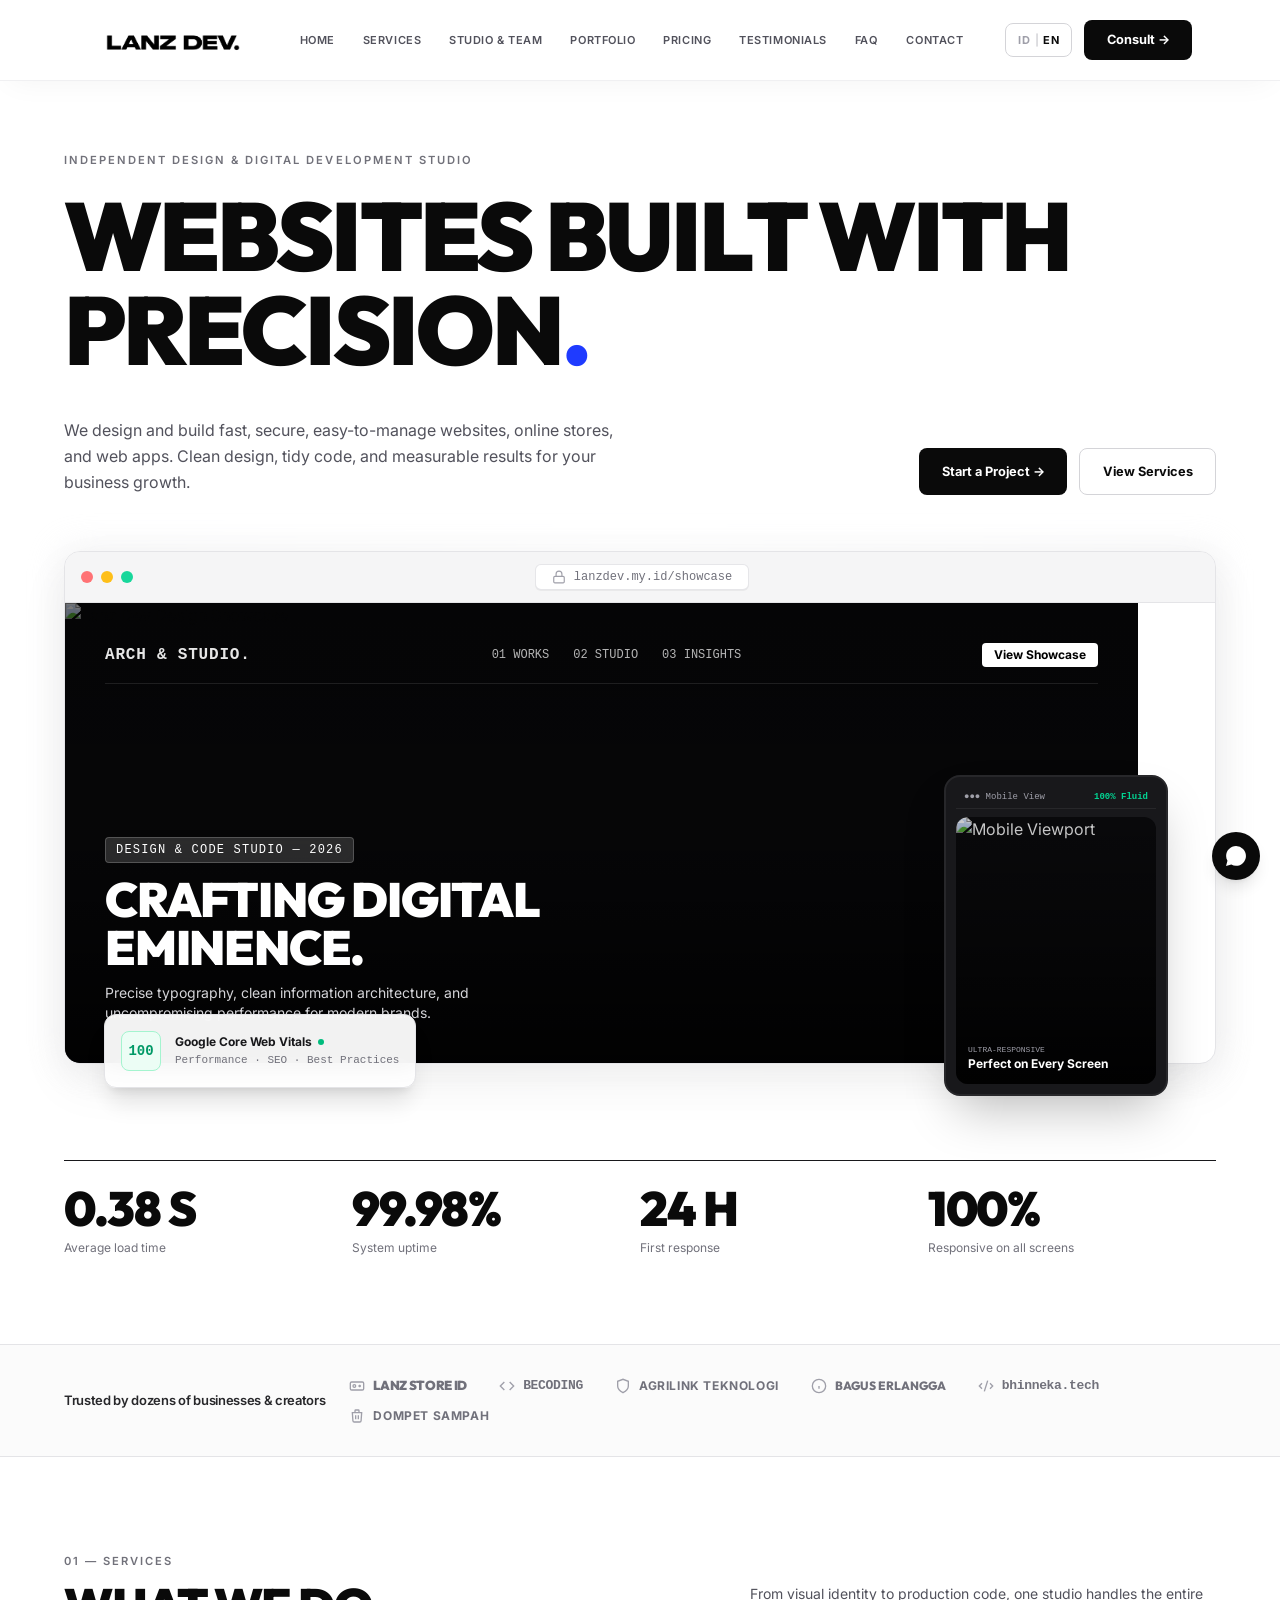
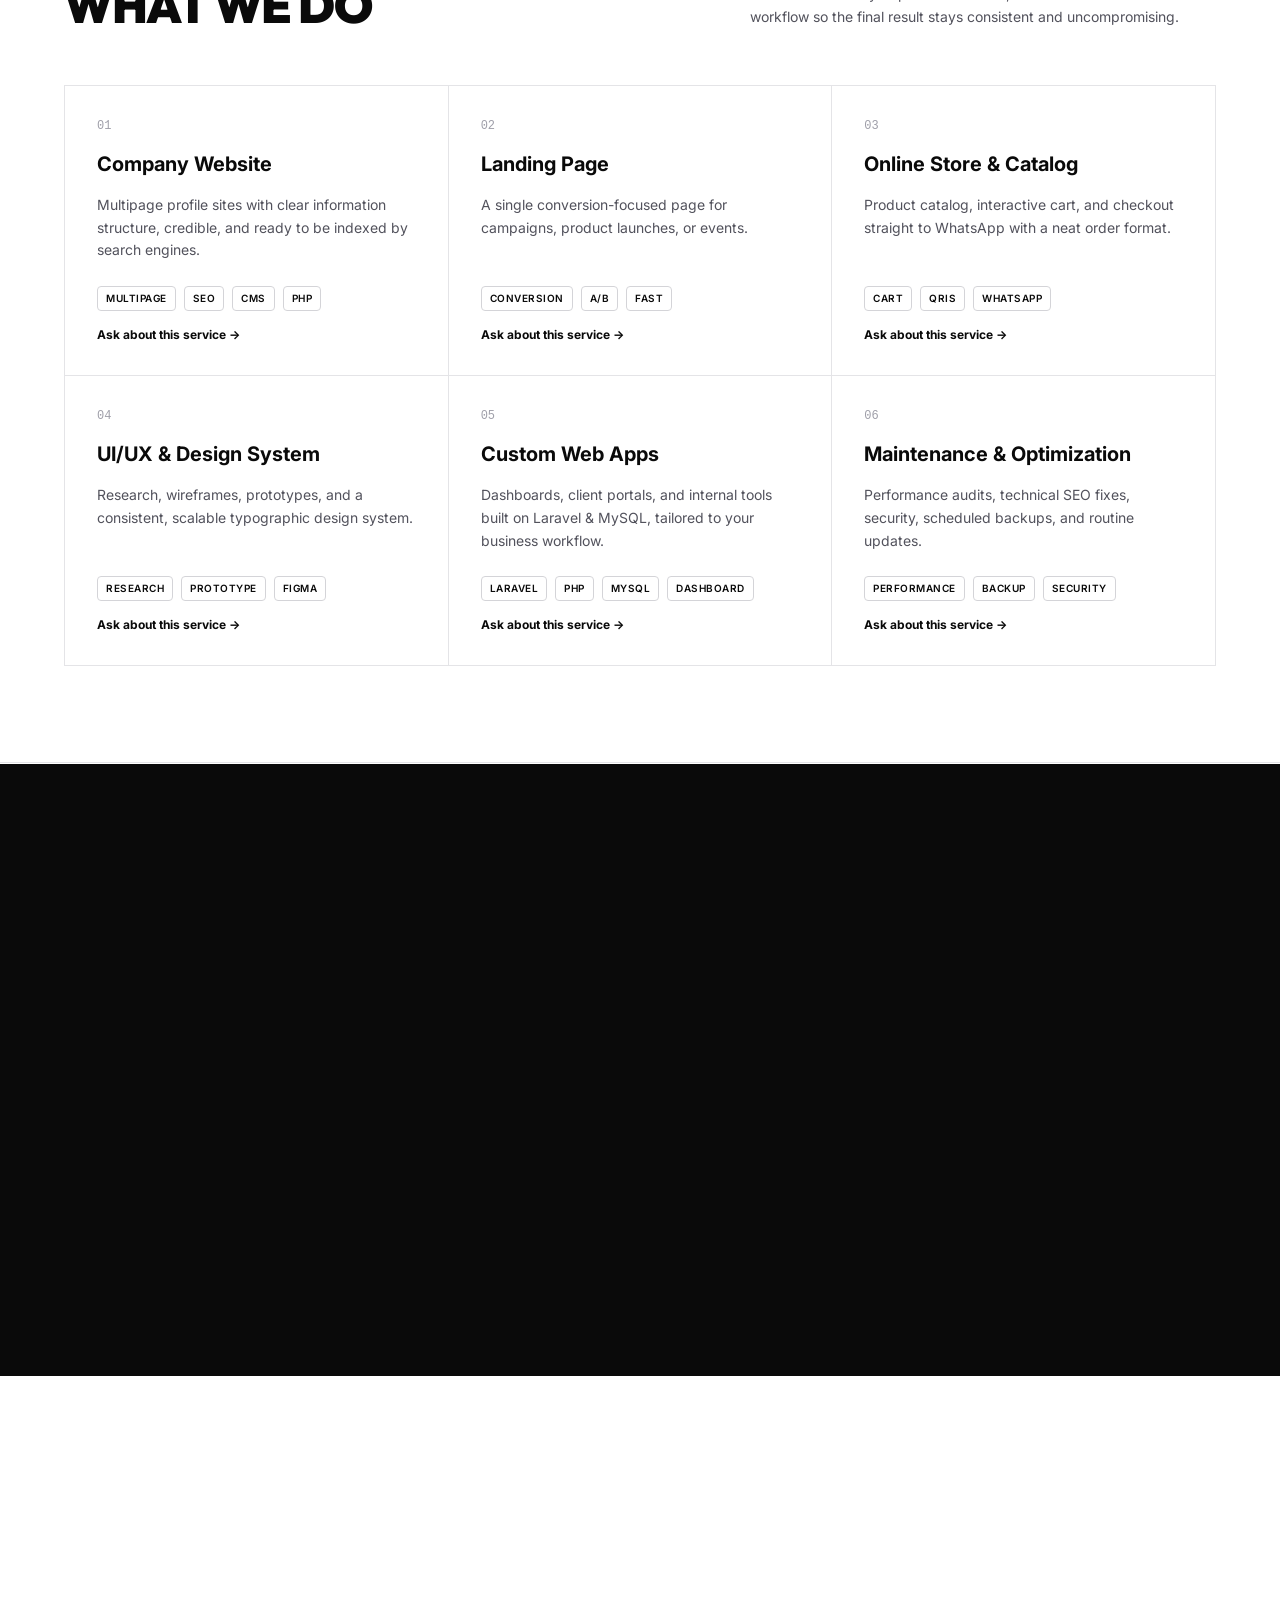
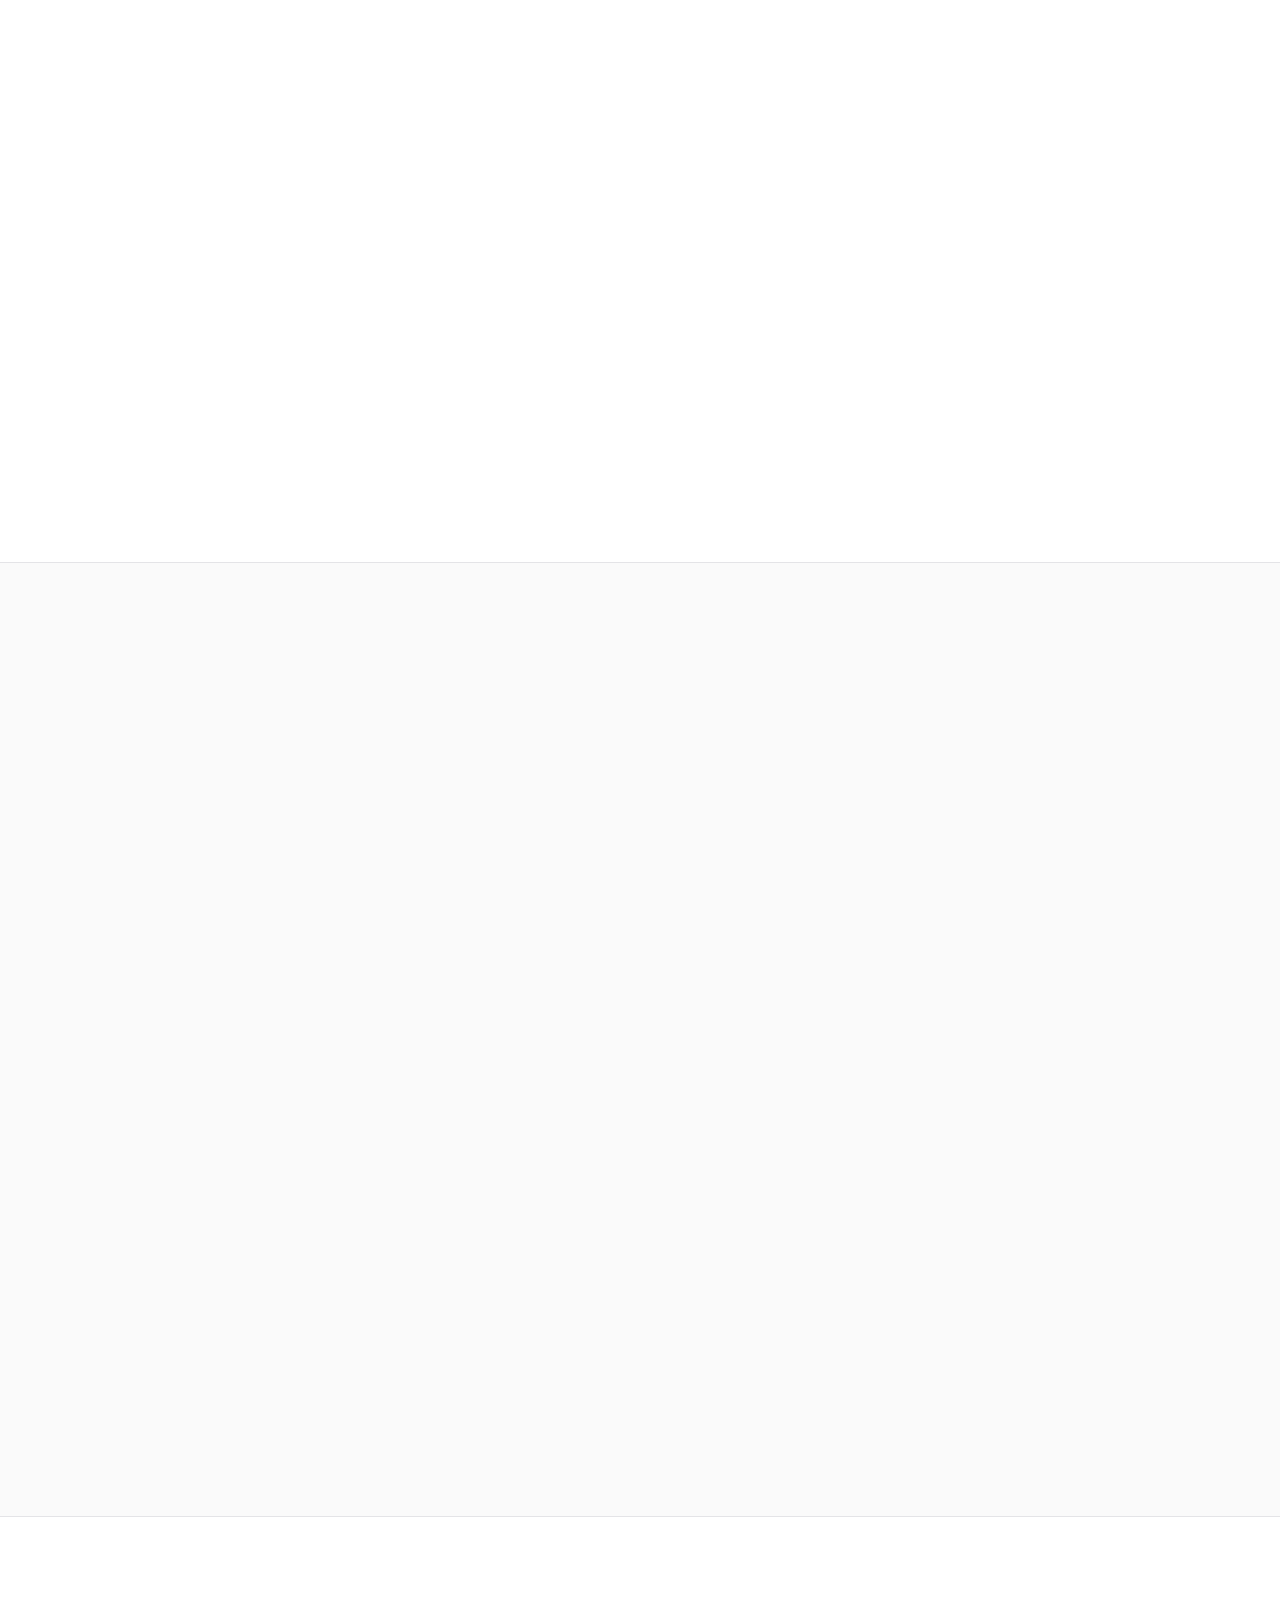
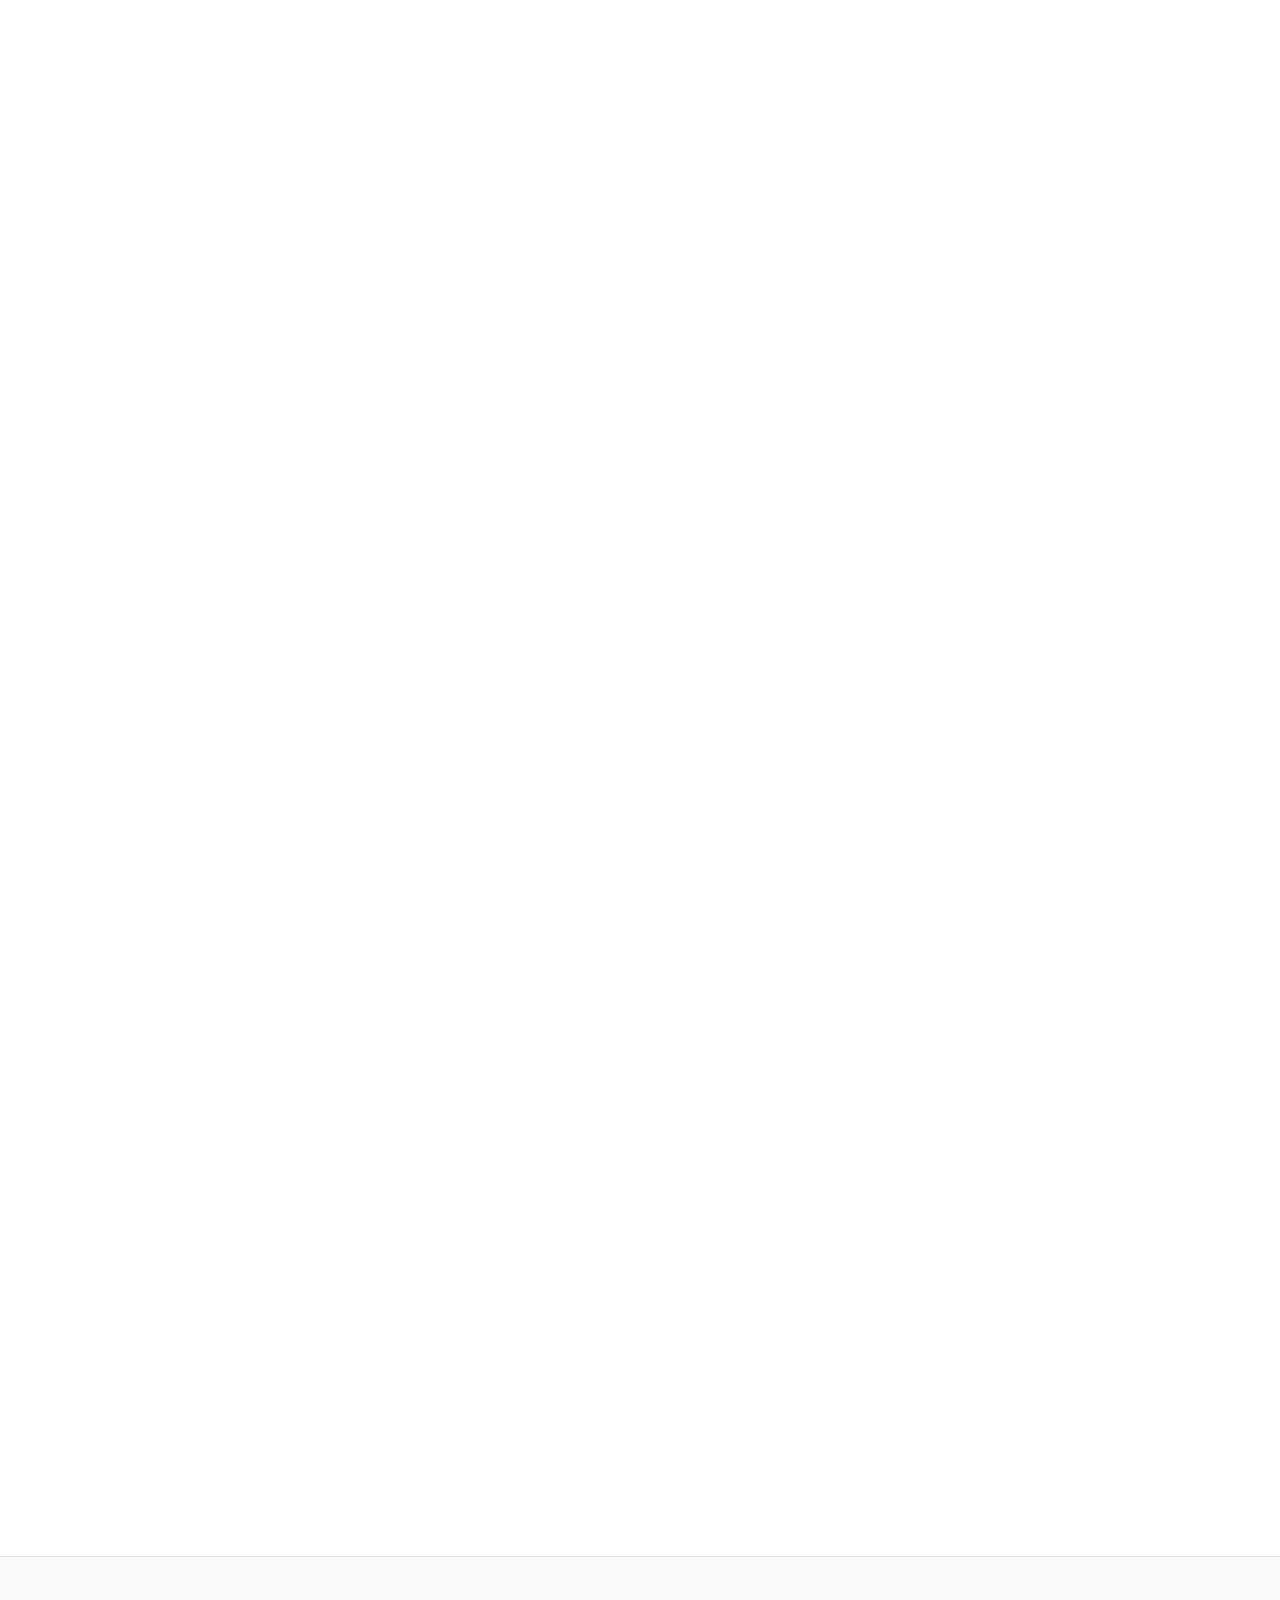
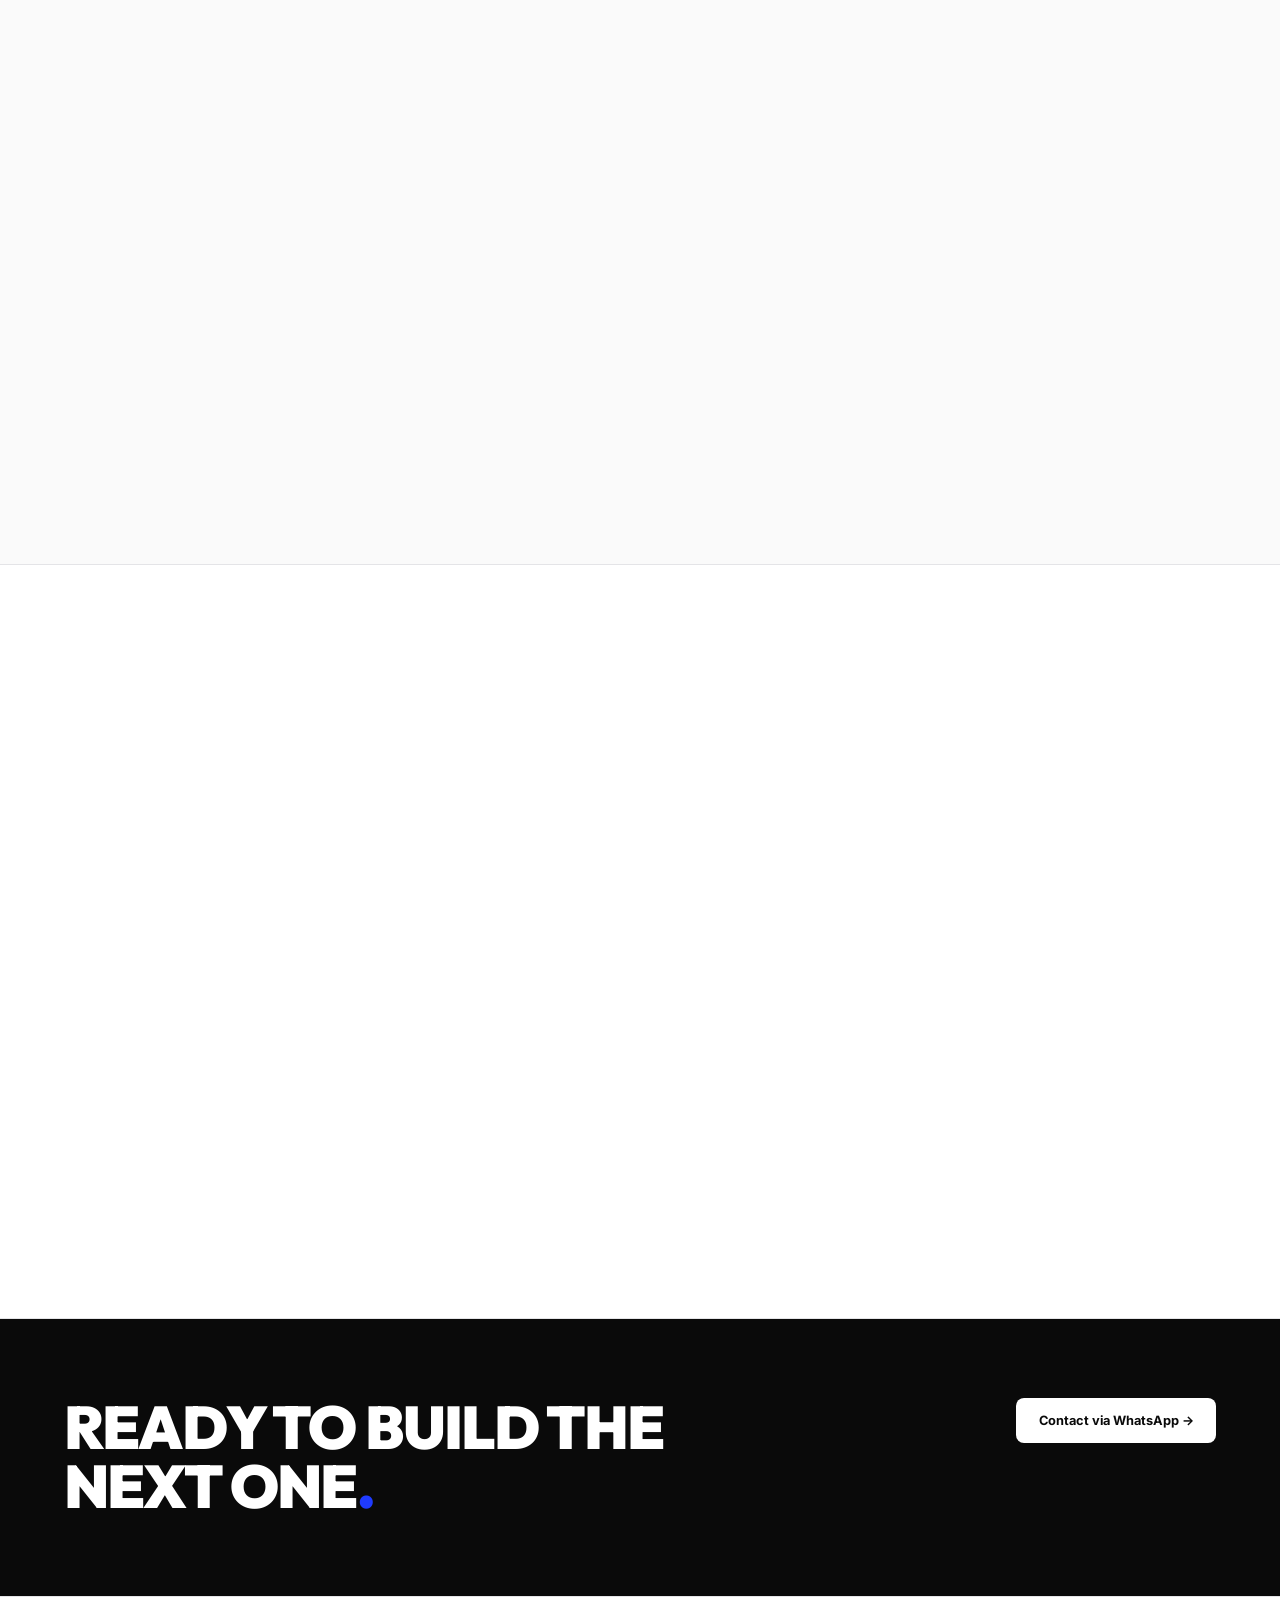
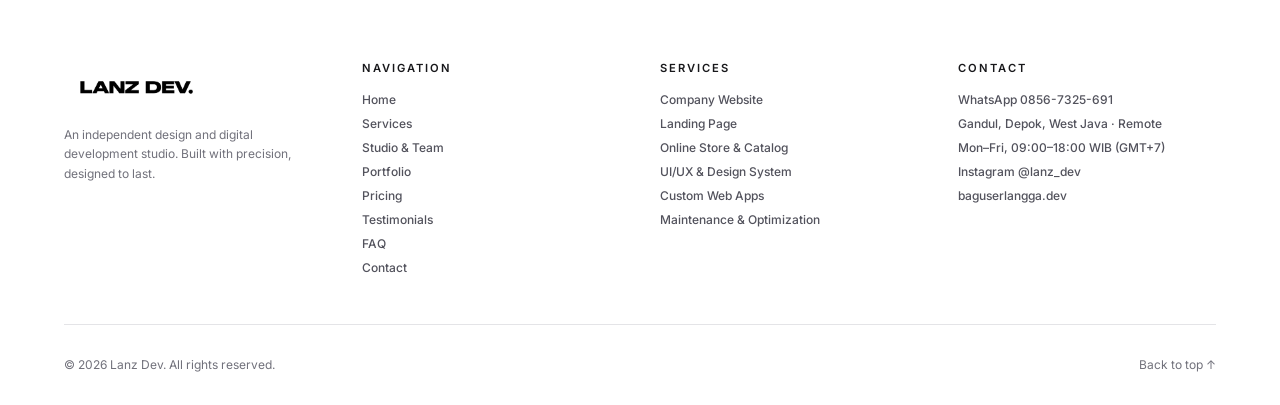
==== index.html @ d8710507 "Update index.html" ====
<!DOCTYPE html>
<html lang="id" class="scroll-smooth">
<head>
<meta charset="utf-8" />
<meta name="viewport" content="width=device-width, initial-scale=1" />
<title>Lanz Dev — Jasa Pembuatan Website & Pengembangan Digital Profesional Indonesia</title>
<meta name="description" content="Lanz Dev adalah studio web development profesional independen di Depok, Jawa Barat, oleh M. Bagus Erlangga. Jasa pembuatan website perusahaan, landing page, toko online, web top up game otomatis, sistem LMS, dan web app Laravel kustom." />
<meta name="keywords" content="jasa pembuatan website, jasa buat web profesional, website perusahaan, landing page indonesia, web top up game otomatis, lanz dev, bagus erlangga, lms coding, web developer indonesia, jasa website laravel, jasa pembuatan website depok, web developer depok, jasa website jawa barat" />
<meta name="author" content="M. Bagus Erlangga - Lanz Dev" />
<meta name="robots" content="index, follow, max-snippet:-1, max-image-preview:large, max-video-preview:-1" />
<meta name="theme-color" content="#0A0A0A" />
<link rel="canonical" href="https://www.lanzdev.my.id/" />
<link rel="alternate" hreflang="id" href="https://www.lanzdev.my.id/" />
<link rel="alternate" hreflang="en" href="https://www.lanzdev.my.id/" />
<link rel="alternate" hreflang="x-default" href="https://www.lanzdev.my.id/" />
<link rel="icon" type="image/x-icon" href="kjqM2xHlCEKo.ico" />
<meta name="geo.region" content="ID-JB" /><meta name="geo.placename" content="Gandul, Depok, Jawa Barat" /><meta name="twitter:url" content="https://www.lanzdev.my.id/" />
<meta property="og:type" content="website" /><meta property="og:url" content="https://www.lanzdev.my.id/" /><meta property="og:site_name" content="Lanz Dev" />
<meta property="og:title" content="Lanz Dev — Jasa Pembuatan Website & Pengembangan Digital Profesional" />
<meta property="og:description" content="Website cepat, desain estetis, dan siap konversi nyata. Ditangani langsung oleh M. Bagus Erlangga." />
<meta property="og:image" content="https://www.lanzdev.my.id/founder-bagus-erlangga.jpg" />
<meta property="og:locale" content="id_ID" /><meta property="og:locale:alternate" content="en_US" />
<meta name="twitter:card" content="summary_large_image" />
<meta name="twitter:title" content="Lanz Dev — Studio Web Development Independen" />
<meta name="twitter:description" content="Jasa pembuatan website perusahaan, landing page konversi, top up game otomatis, dan aplikasi web modern." />
<meta name="twitter:image" content="https://www.lanzdev.my.id/founder-bagus-erlangga.jpg" />
<script>document.documentElement.classList.add('js')</script>
<link rel="preconnect" href="https://fonts.googleapis.com" />
<link rel="preconnect" href="https://fonts.gstatic.com" crossorigin />
<link rel="preconnect" href="https://images.unsplash.com" crossorigin />
<link rel="preload" as="style" href="style.css" />
<link rel="stylesheet" href="style.css" />
<link rel="preload" as="style" href="https://fonts.googleapis.com/css2?family=Inter:wght@400;500;600;700;800&family=Outfit:wght@700;800;900&display=swap" onload="this.rel='stylesheet'" />
<noscript><link rel="stylesheet" href="https://fonts.googleapis.com/css2?family=Inter:wght@400;500;600;700;800&family=Outfit:wght@700;800;900&display=swap" /></noscript>
<script type="application/ld+json">
{"@context":"https://schema.org","@graph":[
{"@type":"ProfessionalService","@id":"https://www.lanzdev.my.id/#organization","name":"Lanz Dev","alternateName":"Lanz Dev Studio","url":"https://www.lanzdev.my.id/","logo":"https://www.lanzdev.my.id/logo.png","image":"https://www.lanzdev.my.id/founder-bagus-erlangga.jpg",
"description":"Studio desain dan pengembangan digital independen: website perusahaan, landing page, e-commerce top up game otomatis, sistem LMS, dan aplikasi web Laravel kustom.",
"founder":{"@type":"Person","name":"M. Bagus Erlangga","jobTitle":"Founder & Lead Full-Stack Developer","url":"https://www.baguserlangga.dev","sameAs":["https://www.baguserlangga.dev"]},
"telephone":"+628567325691","priceRange":"Rp 1.490.000 - Rp 6.900.000","address":{"@type":"PostalAddress","streetAddress":"Jl. PLN, Gandul","addressLocality":"Depok","addressRegion":"Jawa Barat","addressCountry":"ID"},"areaServed":[{"@type":"Country","name":"Indonesia"},{"@type":"City","name":"Depok"}],"sameAs":["https://www.instagram.com/lanz_dev/","https://www.baguserlangga.dev"],
"hasOfferCatalog":{"@type":"OfferCatalog","name":"Layanan Web Development Lanz Dev","itemListElement":[
{"@type":"Offer","itemOffered":{"@type":"Service","name":"Jasa Pembuatan Landing Page","description":"Landing page 1 halaman berfokus konversi, cepat dan responsif."}},
{"@type":"Offer","itemOffered":{"@type":"Service","name":"Jasa Pembuatan Website Perusahaan","description":"Website korporat multipage, terstruktur SEO, terintegrasi WhatsApp."}},
{"@type":"Offer","itemOffered":{"@type":"Service","name":"Web Top Up Game & E-Commerce","description":"Platform otomatis 24 jam dengan QRIS dan pengecekan User ID."}},
{"@type":"Offer","itemOffered":{"@type":"Service","name":"Sistem LMS & Aplikasi Web Kustom","description":"Dashboard, e-learning, dan alat internal berbasis Laravel & MySQL."}}]}},
{"@type":"WebSite","@id":"https://www.lanzdev.my.id/#website","url":"https://www.lanzdev.my.id/","name":"Lanz Dev","publisher":{"@id":"https://www.lanzdev.my.id/#organization"},"inLanguage":["id-ID","en-US"]}]}
</script>
</head>
<body>

<header id="hd" class="fixed top-0 left-0 right-0 z-50 w-full glass-header">
  <div class="max-w-6xl mx-auto px-6 h-20 flex items-center justify-between">
    <a href="#top" class="inline-flex items-center gap-2 group py-1" aria-label="Lanz Dev">
      <img src="logo.png" alt="Lanz Dev Logo" width="160" height="56" class="h-11 sm:h-13 md:h-14 w-auto max-h-14 object-contain group-hover:scale-105 transition-transform" />
    </a>
    <nav id="nav" class="hidden md:flex items-center gap-7 text-[11px] font-semibold uppercase tracking-wider text-zinc-600"></nav>
    <div class="flex items-center gap-3">
      <button id="lang" type="button" class="px-3 py-2 rounded-lg border border-zinc-300 bg-white/80 text-[11px] font-bold tracking-wider hover:bg-zinc-100 transition-colors" aria-label="Change language"></button>
      <a href="/contact" class="btn btn-dark hidden md:inline-flex !py-2.5" data-i="consult"></a>
      <button id="burger" class="md:hidden p-2" aria-label="Menu" aria-expanded="false"><svg class="w-6 h-6" fill="none" stroke="currentColor" stroke-width="2" viewBox="0 0 24 24"><path d="M4 7h16M4 12h16M4 17h16" /></svg></button>
    </div>
  </div>
  <nav id="mnav" class="hidden md:hidden border-t border-zinc-200/80 px-6 py-4 flex-col gap-3 text-sm font-semibold bg-white/95 backdrop-blur-xl"></nav>
</header>

<main id="top" class="pt-20 sm:pt-24">
  <!-- HERO -->
  <section class="px-6 pt-10 pb-16 md:pt-14 border-b border-zinc-200">
    <div class="max-w-6xl mx-auto">
      <p class="eyebrow mb-4 md:mb-5 hi" data-i="eyebrow"></p>
      <h1 class="display text-[2.25rem] sm:text-6xl md:text-8xl max-w-5xl break-words hi" style="--d:.1s" data-i="h1"></h1>
      <div class="mt-10 grid md:grid-cols-12 gap-8 items-end">
        <p class="md:col-span-6 text-base text-zinc-600 leading-relaxed hi" style="--d:.2s" data-i="heroP"></p>
        <div class="md:col-span-6 flex flex-wrap gap-3 md:justify-end hi" style="--d:.3s">
          <a href="#kontak" class="btn btn-dark" data-i="cta1"></a>
          <a href="#layanan" class="btn btn-line" data-i="cta2"></a>
        </div>
      </div>

      <div class="mt-12 sm:mt-14 relative group hi" style="--d:.4s">
        <div class="absolute -inset-1 bg-gradient-to-r from-zinc-200 via-zinc-100 to-zinc-200 rounded-2xl blur-lg opacity-40 group-hover:opacity-70 transition duration-700"></div>
        <div class="relative rounded-2xl border border-zinc-200 bg-white shadow-[0_20px_50px_rgba(0,0,0,0.06)] overflow-hidden">
          <div class="bg-zinc-100/90 border-b border-zinc-200 px-4 py-3 flex items-center justify-between">
            <div class="flex items-center gap-2"><span class="w-3 h-3 rounded-full bg-red-400/90"></span><span class="w-3 h-3 rounded-full bg-amber-400/90"></span><span class="w-3 h-3 rounded-full bg-emerald-400/90"></span></div>
            <div class="bg-white border border-zinc-200/90 rounded-md px-4 py-1 text-xs font-mono text-zinc-500 flex items-center gap-2 shadow-2xs">
              <svg class="w-3.5 h-3.5 text-zinc-400" viewBox="0 0 24 24" fill="none" stroke="currentColor" stroke-width="2"><rect x="3" y="11" width="18" height="11" rx="2" ry="2"></rect><path d="M7 11V7a5 5 0 0 1 10 0v4"></path></svg><span>lanzdev.my.id/showcase</span>
            </div>
            <div class="w-12"></div>
          </div>
          <div class="relative bg-zinc-950 overflow-hidden aspect-16/9 sm:aspect-21/9 max-h-[460px]">
            <img src="https://images.unsplash.com/photo-1497366216548-37526070297c?auto=format&fit=crop&w=1600&q=80" alt="Lanz Dev Design Showcase" width="1600" height="686" fetchpriority="high" decoding="async" class="w-full h-full object-cover opacity-85 group-hover:scale-105 transition-transform duration-700" />
            <div class="absolute inset-0 bg-gradient-to-t from-black/85 via-black/35 to-black/45 flex flex-col justify-between p-6 sm:p-10">
              <div class="flex items-center justify-between text-white/90 border-b border-white/10 pb-4">
                <div class="font-bold text-sm sm:text-base tracking-wider uppercase font-mono">ARCH & STUDIO.</div>
                <div class="hidden sm:flex items-center gap-6 text-xs text-white/70 font-mono"><span>01 WORKS</span><span>02 STUDIO</span><span>03 INSIGHTS</span></div>
                <a href="#karya" class="text-xs px-3 py-1 rounded bg-white text-black font-bold hover:bg-zinc-200 transition-colors" data-i="mkLink"></a>
              </div>
              <div class="max-w-xl space-y-3">
                <span class="inline-block px-2.5 py-1 rounded bg-white/15 backdrop-blur-md text-[10px] sm:text-xs font-mono uppercase tracking-widest text-white border border-white/20" data-i="mkTag"></span>
                <h2 class="text-2xl sm:text-4xl md:text-5xl font-black text-white tracking-tight leading-none uppercase font-display">Crafting Digital Eminence.</h2>
                <p class="text-xs sm:text-sm text-zinc-300 max-w-md line-clamp-2" data-i="mkP"></p>
              </div>
            </div>
          </div>
        </div>
        <div class="absolute -bottom-6 left-6 sm:left-10 z-20 fl">
          <div class="bg-white/95 backdrop-blur-md border border-zinc-200 rounded-xl p-3.5 sm:p-4 shadow-xl flex items-center gap-3.5 hover:-translate-y-1 transition-transform">
            <div class="w-10 h-10 rounded-lg bg-emerald-50 border border-emerald-200 flex items-center justify-center text-emerald-600 shrink-0 font-mono font-bold text-sm">100</div>
            <div class="space-y-0.5"><div class="text-xs font-bold text-zinc-900 flex items-center gap-1.5"><span>Google Core Web Vitals</span><span class="w-1.5 h-1.5 rounded-full bg-emerald-500 pulse-dot"></span></div><div class="text-[11px] text-zinc-500 font-mono">Performance · SEO · Best Practices</div></div>
          </div>
        </div>
        <div class="hidden sm:block absolute -bottom-8 right-8 lg:right-12 w-48 sm:w-56 z-20 fl fl2">
          <div class="bg-zinc-900 text-white rounded-2xl p-2.5 shadow-2xl border-2 border-zinc-800 hover:-translate-y-1 transition-transform">
            <div class="flex items-center justify-between px-2 py-1 text-[9px] font-mono text-zinc-400 border-b border-zinc-800 mb-2"><span>●●● Mobile View</span><span class="text-emerald-400 font-bold">100% Fluid</span></div>
            <div class="rounded-xl overflow-hidden aspect-9/12 bg-zinc-950 relative">
              <img src="https://images.unsplash.com/photo-1507238691740-187a5b1d37b8?auto=format&fit=crop&w=400&q=70" alt="Mobile Viewport" width="400" height="533" loading="lazy" decoding="async" class="w-full h-full object-cover opacity-80" />
              <div class="absolute inset-0 bg-gradient-to-t from-black/90 via-black/40 to-transparent p-3 flex flex-col justify-end text-white"><span class="text-[8px] font-mono text-zinc-400 uppercase">Ultra-Responsive</span><h4 class="text-xs font-bold text-white" data-i="mkMob"></h4></div>
            </div>
          </div>
        </div>
      </div>
      <dl id="stats" class="mt-20 md:mt-24 grid grid-cols-2 md:grid-cols-4 border-t border-zinc-900"></dl>
    </div>
  </section>

  <!-- TRUST -->
  <section class="px-6 py-7 sm:py-8 border-b border-zinc-200 bg-zinc-50/70 rv">
    <div class="max-w-6xl mx-auto flex flex-col lg:flex-row lg:items-center justify-between gap-6">
      <p class="text-xs sm:text-[13px] font-semibold text-zinc-800 tracking-tight shrink-0" data-i="trust"></p>
      <div id="brands" class="flex flex-wrap items-center gap-x-6 sm:gap-x-8 gap-y-3.5 text-xs text-zinc-400 select-none"></div>
    </div>
  </section>

  <!-- LAYANAN -->
  <section id="layanan" class="px-6 py-24 border-b border-zinc-200 cv">
    <div class="max-w-6xl mx-auto">
      <div class="grid md:grid-cols-12 gap-6 mb-14 rv">
        <div class="md:col-span-5"><p class="eyebrow mb-3" data-i="s1e"></p><h2 class="display text-4xl md:text-5xl" data-i="s1h"></h2></div>
        <p class="md:col-span-5 md:col-start-8 text-sm text-zinc-600 leading-relaxed self-end" data-i="s1p"></p>
      </div>
      <div id="services" class="grid md:grid-cols-2 lg:grid-cols-3 border-t border-l border-zinc-200"></div>
    </div>
  </section>

  <!-- PROSES -->
  <section id="proses" class="px-6 py-24 bg-ink text-white cv">
    <div class="max-w-6xl mx-auto">
      <p class="eyebrow mb-3 !text-zinc-400 rv" data-i="s2e"></p>
      <h2 class="display text-4xl md:text-5xl mb-14 rv" style="--d:.08s" data-i="s2h"></h2>
      <div id="steps" class="grid md:grid-cols-4 gap-px bg-zinc-800 border border-zinc-800"></div>
    </div>
  </section>

  <!-- PORTOFOLIO -->
  <section id="karya" class="px-6 py-24 border-b border-zinc-200 cv">
    <div class="max-w-6xl mx-auto">
      <div class="grid md:grid-cols-12 gap-6 mb-14 rv">
        <div class="md:col-span-6"><p class="eyebrow mb-3" data-i="s3e"></p><h2 class="display text-4xl md:text-5xl" data-i="s3h"></h2></div>
        <p class="md:col-span-5 md:col-start-8 text-sm text-zinc-600 leading-relaxed self-end" data-i="s3p"></p>
      </div>
      <div id="projects" class="grid md:grid-cols-2 gap-8 lg:gap-10"></div>
      <div class="mt-16 pt-12 border-t border-zinc-200">
        <div class="flex flex-col sm:flex-row sm:items-center justify-between gap-4 mb-8 rv">
          <div><h3 class="font-bold text-lg" data-i="oH"></h3><p class="text-xs text-zinc-500 mt-1" data-i="oP"></p></div>
          <a href="#kontak" class="text-xs font-bold hover:underline" data-i="oA"></a>
        </div>
        <div id="cases" class="grid sm:grid-cols-2 lg:grid-cols-3 gap-4"></div>
      </div>
    </div>
  </section>

  <!-- TESTIMONI -->
  <section id="testimoni" class="px-6 py-24 border-b border-zinc-200 bg-zinc-50 cv">
    <div class="max-w-6xl mx-auto">
      <div class="grid md:grid-cols-12 gap-6 mb-14 rv">
        <div class="md:col-span-6"><p class="eyebrow mb-3" data-i="s4e"></p><h2 class="display text-4xl md:text-5xl" data-i="s4h"></h2></div>
        <p class="md:col-span-5 md:col-start-8 text-sm text-zinc-600 leading-relaxed self-end" data-i="s4p"></p>
      </div>
      <div id="testimonials" class="grid md:grid-cols-2 gap-6"></div>
    </div>
  </section>

  <!-- PAKET -->
  <section id="paket" class="px-6 py-24 border-b border-zinc-200 cv">
    <div class="max-w-6xl mx-auto">
      <div class="text-center max-w-2xl mx-auto mb-12 rv">
        <p class="eyebrow mb-3" data-i="s5e"></p>
        <h2 class="display text-4xl md:text-5xl mb-4" data-i="s5h"></h2>
        <p class="text-sm text-zinc-600 mb-6" data-i="s5p"></p>
        <div class="inline-flex p-1 rounded-lg border border-zinc-300 bg-white text-xs font-bold shadow-2xs">
          <button id="bm" class="px-4 py-2 rounded-md bg-ink text-white transition-colors" data-i="bm"></button>
          <button id="by" class="px-4 py-2 rounded-md text-zinc-600 hover:text-ink transition-colors" data-i="by"></button>
        </div>
      </div>
      <div id="plans" class="grid md:grid-cols-3 gap-6 items-stretch"></div>

      <div class="mt-16 pt-12 border-t border-zinc-200">
        <div class="text-center max-w-xl mx-auto mb-10 rv"><h3 class="display text-2xl sm:text-3xl" data-i="gH"></h3><p class="text-xs sm:text-sm text-zinc-600 mt-2" data-i="gP"></p></div>
        <div class="grid md:grid-cols-3 gap-6">
          <div class="p-6 rounded-xl border border-zinc-200 bg-zinc-50/70 space-y-4 hover:border-zinc-900 transition-colors group rv">
            <div class="w-12 h-12 rounded-lg bg-white border border-zinc-200 flex items-center justify-center shadow-2xs group-hover:scale-105 transition-transform"><svg class="w-6 h-6 text-zinc-800" viewBox="0 0 24 24" fill="none" stroke="currentColor" stroke-width="2" stroke-linecap="round" stroke-linejoin="round"><path d="M12 22s8-4 8-10V5l-8-3-8 3v7c0 6 8 10 8 10z" /><path d="m9 12 2 2 4-4" /></svg></div>
            <div class="space-y-1.5"><h4 class="font-bold text-base text-zinc-900" data-i="g1t"></h4><p class="text-xs text-zinc-600 leading-relaxed" data-i="g1d"></p></div>
            <div class="pt-2 text-[11px] font-mono font-semibold text-emerald-700 flex items-center gap-1.5"><svg class="w-3.5 h-3.5 text-emerald-600 shrink-0" fill="none" stroke="currentColor" viewBox="0 0 24 24"><path stroke-linecap="round" stroke-linejoin="round" stroke-width="2.5" d="M5 13l4 4L19 7" /></svg><span data-i="g1b"></span></div>
          </div>
          <div class="p-6 rounded-xl border border-zinc-200 bg-zinc-50/70 space-y-4 hover:border-zinc-900 transition-colors group rv" style="--d:.1s">
            <div class="w-12 h-12 rounded-lg bg-white border border-zinc-200 flex items-center justify-center shadow-2xs group-hover:scale-105 transition-transform"><svg class="w-6 h-6 text-zinc-800" viewBox="0 0 24 24" fill="none" stroke="currentColor" stroke-width="2" stroke-linecap="round" stroke-linejoin="round"><polygon points="13 2 3 14 12 14 11 22 21 10 12 10 13 2" /></svg></div>
            <div class="space-y-1.5"><h4 class="font-bold text-base text-zinc-900" data-i="g2t"></h4><p class="text-xs text-zinc-600 leading-relaxed" data-i="g2d"></p></div>
            <div class="pt-2 text-[11px] font-mono font-semibold text-emerald-700 flex items-center gap-1.5"><svg class="w-3.5 h-3.5 text-emerald-600 shrink-0" fill="none" stroke="currentColor" viewBox="0 0 24 24"><path stroke-linecap="round" stroke-linejoin="round" stroke-width="2.5" d="M5 13l4 4L19 7" /></svg><span data-i="g2b"></span></div>
          </div>
          <div class="p-6 rounded-xl border border-zinc-200 bg-zinc-50/70 space-y-4 hover:border-zinc-900 transition-colors group rv" style="--d:.2s">
            <div class="w-12 h-12 rounded-lg bg-white border border-zinc-200 flex items-center justify-center shadow-2xs group-hover:scale-105 transition-transform"><svg class="w-6 h-6 text-zinc-800" viewBox="0 0 24 24" fill="none" stroke="currentColor" stroke-width="2" stroke-linecap="round" stroke-linejoin="round"><path d="M14 9V5a3 3 0 0 0-3-3l-4 9v11h11.28a2 2 0 0 0 2-1.7l1.38-9a2 2 0 0 0-2-2.3zM7 22H4a2 2 0 0 1-2-2v-7a2 2 0 0 1 2-2h3" /></svg></div>
            <div class="space-y-1.5"><h4 class="font-bold text-base text-zinc-900" data-i="g3t"></h4><p class="text-xs text-zinc-600 leading-relaxed" data-i="g3d"></p></div>
            <div class="pt-2 text-[11px] font-mono font-semibold text-emerald-700 flex items-center gap-1.5"><svg class="w-3.5 h-3.5 text-emerald-600 shrink-0" fill="none" stroke="currentColor" viewBox="0 0 24 24"><path stroke-linecap="round" stroke-linejoin="round" stroke-width="2.5" d="M5 13l4 4L19 7" /></svg><span data-i="g3b"></span></div>
          </div>
        </div>
        <div class="mt-8 p-4 rounded-lg border border-zinc-200 bg-white flex flex-col sm:flex-row items-center justify-between gap-3 text-xs rv">
          <span class="text-zinc-600 inline-flex items-center gap-1.5"><svg class="w-4 h-4 text-emerald-600 shrink-0" fill="none" stroke="currentColor" viewBox="0 0 24 24"><path stroke-linecap="round" stroke-linejoin="round" stroke-width="2.5" d="M5 13l4 4L19 7" /></svg><span data-i="gS"></span></span>
          <a href="#kontak" class="font-bold text-zinc-900 hover:underline shrink-0" data-i="gA"></a>
        </div>
      </div>
    </div>
  </section>

  <!-- FAQ -->
  <section id="faq" class="px-6 py-24 border-b border-zinc-200 bg-zinc-50 cv">
    <div class="max-w-6xl mx-auto grid md:grid-cols-12 gap-10">
      <div class="md:col-span-4 rv"><p class="eyebrow mb-3" data-i="s6e"></p><h2 class="display text-4xl md:text-5xl" data-i="s6h"></h2></div>
      <div id="faqs" class="md:col-span-8 border-t border-zinc-200 rv" style="--d:.1s"></div>
    </div>
  </section>

  <!-- KONTAK -->
  <section id="kontak" class="px-6 py-24 border-b border-zinc-200 cv">
    <div class="max-w-6xl mx-auto grid md:grid-cols-12 gap-12">
      <div class="md:col-span-5 space-y-6 rv">
        <p class="eyebrow" data-i="s7e"></p>
        <h2 class="display text-4xl md:text-5xl" data-i="s7h"></h2>
        <p class="text-sm text-zinc-600 leading-relaxed" data-i="s7p"></p>
        <ul class="text-sm space-y-3 border-t border-zinc-200 pt-6">
          <li class="flex justify-between"><span class="text-zinc-500">WhatsApp</span><a class="font-semibold hover:underline" href="https://wa.me/628567325691" target="_blank" rel="noopener">0856-7325-691</a></li>
          <li class="flex justify-between"><span class="text-zinc-500" data-i="hrsL"></span><span class="font-semibold" data-i="hrsV"></span></li>
          <li class="flex justify-between"><span class="text-zinc-500" data-i="locL"></span><span class="font-semibold text-right" data-i="locV"></span></li>
        </ul>
      </div>
      <form id="wa-form" class="md:col-span-7 p-8 rounded-xl border border-zinc-200 bg-white space-y-5 rv" style="--d:.1s">
        <div class="grid sm:grid-cols-2 gap-5">
          <label class="space-y-2 block"><span class="eyebrow !text-zinc-900" data-i="fN"></span><input class="fld" name="name" required autocomplete="name" data-p="phN" /></label>
          <label class="space-y-2 block"><span class="eyebrow !text-zinc-900">Email</span><input class="fld" type="email" name="email" autocomplete="email" placeholder="rian@perusahaan.co.id" /></label>
        </div>
        <div class="grid sm:grid-cols-2 gap-5">
          <label class="space-y-2 block"><span class="eyebrow !text-zinc-900" data-i="fP"></span><input class="fld" type="tel" name="phone" autocomplete="tel" placeholder="0812-3456-7890" /></label>
          <label class="space-y-2 block"><span class="eyebrow !text-zinc-900" data-i="fS"></span><select class="fld" name="subject" id="subject"></select></label>
        </div>
        <div class="grid sm:grid-cols-2 gap-5">
          <label class="space-y-2 block"><span class="eyebrow !text-zinc-900" data-i="fB"></span><select class="fld" name="budget" id="budget"></select></label>
          <label class="space-y-2 block"><span class="eyebrow !text-zinc-900" data-i="fD"></span><select class="fld" name="deadline" id="deadline"></select></label>
        </div>
        <label class="space-y-2 block"><span class="eyebrow !text-zinc-900" data-i="fM"></span><textarea class="fld" name="message" rows="4" required data-p="phM"></textarea></label>
        <div class="flex flex-col sm:flex-row items-center justify-between gap-4 pt-4 border-t border-zinc-200">
          <span class="text-[11px] text-zinc-500" data-i="note"></span>
          <button type="submit" class="btn btn-dark w-full sm:w-auto justify-center" data-i="send"></button>
        </div>
      </form>
    </div>
  </section>

  <!-- CTA -->
  <section class="px-6 py-20 bg-ink text-white">
    <div class="max-w-6xl mx-auto flex flex-col md:flex-row md:items-center justify-between gap-8 rv">
      <h2 class="display text-4xl md:text-6xl max-w-2xl" data-i="ctaH"></h2>
      <a id="ctaWa" href="#" target="_blank" rel="noopener" class="btn !bg-white !text-ink self-start hover:!bg-zinc-200" data-i="ctaB"></a>
    </div>
  </section>
</main>

<footer class="px-6 pt-16 pb-8 border-t border-zinc-200">
  <div class="max-w-6xl mx-auto grid md:grid-cols-4 gap-10 pb-12 border-b border-zinc-200 text-xs">
    <div class="space-y-4">
      <a href="#top" class="inline-flex items-center gap-2 group" aria-label="Lanz Dev"><img src="logo.png" alt="Lanz Dev Logo" width="140" height="48" loading="lazy" class="h-10 sm:h-12 w-auto max-h-12 object-contain group-hover:scale-105 transition-transform" /></a>
      <p class="text-zinc-500 leading-relaxed" data-i="fAbout"></p>
    </div>
    <div><div class="eyebrow !text-zinc-900 mb-4" data-i="fNav"></div><ul id="fnav" class="space-y-2 text-zinc-600 font-medium"></ul></div>
    <div><div class="eyebrow !text-zinc-900 mb-4" data-i="fSvc"></div><ul id="fsvc" class="space-y-2 text-zinc-600 font-medium"></ul></div>
    <div><div class="eyebrow !text-zinc-900 mb-4" data-i="fCon"></div>
      <ul class="space-y-2 text-zinc-600 font-medium"><li><a class="hover:text-ink" href="https://wa.me/628567325691" target="_blank" rel="noopener">WhatsApp 0856-7325-691</a></li><li data-i="locV"></li><li data-i="hrsV"></li><li><a class="hover:text-ink" href="https://www.instagram.com/lanz_dev/" target="_blank" rel="noopener">Instagram @lanz_dev</a></li><li><a class="hover:text-ink" href="https://www.baguserlangga.dev" target="_blank" rel="noopener">baguserlangga.dev</a></li></ul></div>
  </div>
  <div class="max-w-6xl mx-auto pt-8 flex flex-col sm:flex-row justify-between gap-3 text-xs text-zinc-500">
    <span data-i="copy"></span><a href="#top" class="hover:text-ink" data-i="top"></a>
  </div>
</footer>

<a href="https://wa.me/628567325691" target="_blank" rel="noopener" aria-label="Chat WhatsApp" class="fixed right-5 bottom-5 z-50 w-12 h-12 rounded-full bg-ink text-white flex items-center justify-center shadow-lg hover:bg-zinc-800 hover:scale-110 transition-all">
  <svg class="w-6 h-6" fill="currentColor" viewBox="0 0 24 24"><path d="M12.04 2c-5.46 0-9.91 4.45-9.91 9.91 0 1.75.46 3.45 1.32 4.95L2.05 22l5.25-1.38c1.45.79 3.08 1.21 4.74 1.21 5.46 0 9.91-4.45 9.91-9.91 0-2.65-1.03-5.14-2.9-7.01A9.82 9.82 0 0012.04 2z" /></svg>
</a>

<script defer src="app.js"></script>
</body>
</html>
---- style.css ----
/*! tailwindcss v4.3.5 | MIT License | https://tailwindcss.com */
@layer properties{@supports (((-webkit-hyphens:none)) and (not (margin-trim:block))) or ((-moz-orient:inline) and (not (color:rgb(from red r g b)))){*,:before,:after,::backdrop{--tw-space-y-reverse:0;--tw-border-style:solid;--tw-gradient-position:initial;--tw-gradient-from:#0000;--tw-gradient-via:#0000;--tw-gradient-to:#0000;--tw-gradient-stops:initial;--tw-gradient-via-stops:initial;--tw-gradient-from-position:0%;--tw-gradient-via-position:50%;--tw-gradient-to-position:100%;--tw-leading:initial;--tw-font-weight:initial;--tw-tracking:initial;--tw-shadow:0 0 #0000;--tw-shadow-color:initial;--tw-shadow-alpha:100%;--tw-inset-shadow:0 0 #0000;--tw-inset-shadow-color:initial;--tw-inset-shadow-alpha:100%;--tw-ring-color:initial;--tw-ring-shadow:0 0 #0000;--tw-inset-ring-color:initial;--tw-inset-ring-shadow:0 0 #0000;--tw-ring-inset:initial;--tw-ring-offset-width:0px;--tw-ring-offset-color:#fff;--tw-ring-offset-shadow:0 0 #0000;--tw-blur:initial;--tw-brightness:initial;--tw-contrast:initial;--tw-grayscale:initial;--tw-hue-rotate:initial;--tw-invert:initial;--tw-opacity:initial;--tw-saturate:initial;--tw-sepia:initial;--tw-drop-shadow:initial;--tw-drop-shadow-color:initial;--tw-drop-shadow-alpha:100%;--tw-drop-shadow-size:initial;--tw-backdrop-blur:initial;--tw-backdrop-brightness:initial;--tw-backdrop-contrast:initial;--tw-backdrop-grayscale:initial;--tw-backdrop-hue-rotate:initial;--tw-backdrop-invert:initial;--tw-backdrop-opacity:initial;--tw-backdrop-saturate:initial;--tw-backdrop-sepia:initial;--tw-duration:initial;--tw-scale-x:1;--tw-scale-y:1;--tw-scale-z:1;--tw-translate-x:0;--tw-translate-y:0;--tw-translate-z:0}}}@layer theme{:root,:host{--font-sans:"Inter",sans-serif;--font-mono:ui-monospace, SFMono-Regular, Menlo, Monaco, Consolas, "Liberation Mono", "Courier New", monospace;--color-red-400:oklch(70.4% .191 22.216);--color-amber-400:oklch(82.8% .189 84.429);--color-amber-500:oklch(76.9% .188 70.08);--color-emerald-50:oklch(97.9% .021 166.113);--color-emerald-200:oklch(90.5% .093 164.15);--color-emerald-400:oklch(76.5% .177 163.223);--color-emerald-500:oklch(69.6% .17 162.48);--color-emerald-600:oklch(59.6% .145 163.225);--color-emerald-700:oklch(50.8% .118 165.612);--color-zinc-50:oklch(98.5% 0 none);--color-zinc-100:oklch(96.7% .001 286.375);--color-zinc-200:oklch(92% .004 286.32);--color-zinc-300:oklch(87.1% .006 286.286);--color-zinc-400:oklch(70.5% .015 286.067);--color-zinc-500:oklch(55.2% .016 285.938);--color-zinc-600:oklch(44.2% .017 285.786);--color-zinc-700:oklch(37% .013 285.805);--color-zinc-800:oklch(27.4% .006 286.033);--color-zinc-900:oklch(21% .006 285.885);--color-zinc-950:oklch(14.1% .005 285.823);--color-black:#000;--color-white:#fff;--spacing:.25rem;--container-md:28rem;--container-xl:36rem;--container-2xl:42rem;--container-5xl:64rem;--container-6xl:72rem;--text-xs:.75rem;--text-xs--line-height:calc(1 / .75);--text-sm:.875rem;--text-sm--line-height:calc(1.25 / .875);--text-base:1rem;--text-base--line-height:calc(1.5 / 1);--text-lg:1.125rem;--text-lg--line-height:calc(1.75 / 1.125);--text-xl:1.25rem;--text-xl--line-height:calc(1.75 / 1.25);--text-2xl:1.5rem;--text-2xl--line-height:calc(2 / 1.5);--text-3xl:1.875rem;--text-3xl--line-height:calc(2.25 / 1.875);--text-4xl:2.25rem;--text-4xl--line-height:calc(2.5 / 2.25);--text-5xl:3rem;--text-5xl--line-height:1;--text-6xl:3.75rem;--text-6xl--line-height:1;--text-8xl:6rem;--text-8xl--line-height:1;--font-weight-normal:400;--font-weight-medium:500;--font-weight-semibold:600;--font-weight-bold:700;--font-weight-extrabold:800;--font-weight-black:900;--tracking-tight:-.025em;--tracking-wider:.05em;--tracking-widest:.1em;--leading-relaxed:1.625;--radius-md:.375rem;--radius-lg:.5rem;--radius-xl:.75rem;--radius-2xl:1rem;--blur-md:12px;--blur-lg:16px;--blur-xl:24px;--default-transition-duration:.15s;--default-transition-timing-function:cubic-bezier(.4, 0, .2, 1);--default-font-family:var(--font-sans);--default-mono-font-family:var(--font-mono);--font-display:"Outfit","Inter",sans-serif;--color-ink:#0a0a0a;--color-blue:#1f3bff}}@layer base{*,:after,:before,::backdrop{box-sizing:border-box;border:0 solid;margin:0;padding:0}::file-selector-button{box-sizing:border-box;border:0 solid;margin:0;padding:0}html,:host{-webkit-text-size-adjust:100%;tab-size:4;line-height:1.5;font-family:var(--default-font-family,-apple-system, BlinkMacSystemFont, "Segoe UI", Roboto, "Helvetica Neue", "Noto Sans", Arial, sans-serif, "Apple Color Emoji", "Segoe UI Emoji", "Segoe UI Symbol", "Noto Color Emoji");font-feature-settings:var(--default-font-feature-settings,normal);font-variation-settings:var(--default-font-variation-settings,normal);-webkit-tap-highlight-color:transparent}hr{height:0;color:inherit;border-top-width:1px}abbr:where([title]){-webkit-text-decoration:underline dotted;text-decoration:underline dotted}h1,h2,h3,h4,h5,h6{font-size:inherit;font-weight:inherit}a{color:inherit;-webkit-text-decoration:inherit;-webkit-text-decoration:inherit;-webkit-text-decoration:inherit;text-decoration:inherit}b,strong{font-weight:bolder}code,kbd,samp,pre{font-family:var(--default-mono-font-family,ui-monospace, SFMono-Regular, Menlo, Monaco, Consolas, "Liberation Mono", "Courier New", monospace);font-feature-settings:var(--default-mono-font-feature-settings,normal);font-variation-settings:var(--default-mono-font-variation-settings,normal);font-size:1em}small{font-size:80%}sub,sup{vertical-align:baseline;font-size:75%;line-height:0;position:relative}sub{bottom:-.25em}sup{top:-.5em}table{text-indent:0;border-color:inherit;border-collapse:collapse}:-moz-focusring:where(:not(iframe)){outline:auto}progress{vertical-align:baseline}summary{display:list-item}ol,ul,menu{list-style:none}img,svg,video,canvas,audio,iframe,embed,object{vertical-align:middle;display:block}img,video{max-width:100%;height:auto}button,input,select,optgroup,textarea{font:inherit;font-feature-settings:inherit;font-variation-settings:inherit;letter-spacing:inherit;color:inherit;opacity:1;background-color:#0000;border-radius:0}::file-selector-button{font:inherit;font-feature-settings:inherit;font-variation-settings:inherit;letter-spacing:inherit;color:inherit;opacity:1;background-color:#0000;border-radius:0}:where(select:is([multiple],[size])) optgroup{font-weight:bolder}:where(select:is([multiple],[size])) optgroup option{padding-inline-start:20px}::file-selector-button{margin-inline-end:4px}::placeholder{opacity:1}@supports (not ((-webkit-appearance:-apple-pay-button))) or (contain-intrinsic-size:1px){::placeholder{color:currentColor}@supports (color:color-mix(in lab, red, red)){::placeholder{color:color-mix(in oklab, currentcolor 50%, transparent)}}}textarea{resize:vertical}::-webkit-search-decoration{-webkit-appearance:none}::-webkit-date-and-time-value{min-height:1lh;text-align:inherit}::-webkit-datetime-edit{display:inline-flex}::-webkit-datetime-edit-fields-wrapper{padding:0}::-webkit-datetime-edit{padding-block:0}::-webkit-datetime-edit-year-field{padding-block:0}::-webkit-datetime-edit-month-field{padding-block:0}::-webkit-datetime-edit-day-field{padding-block:0}::-webkit-datetime-edit-hour-field{padding-block:0}::-webkit-datetime-edit-minute-field{padding-block:0}::-webkit-datetime-edit-second-field{padding-block:0}::-webkit-datetime-edit-millisecond-field{padding-block:0}::-webkit-datetime-edit-meridiem-field{padding-block:0}::-webkit-calendar-picker-indicator{line-height:1}:-moz-ui-invalid{box-shadow:none}button,input:where([type=button],[type=reset],[type=submit]){appearance:button}::file-selector-button{appearance:button}::-webkit-inner-spin-button{height:auto}::-webkit-outer-spin-button{height:auto}[hidden]:where(:not([hidden=until-found])){display:none!important}}@layer components;@layer utilities{.absolute{position:absolute}.fixed{position:fixed}.relative{position:relative}.-inset-1{inset:calc(var(--spacing) * -1)}.inset-0{inset:0}.top-0{top:0}.right-0{right:0}.right-5{right:calc(var(--spacing) * 5)}.right-8{right:calc(var(--spacing) * 8)}.-bottom-6{bottom:calc(var(--spacing) * -6)}.-bottom-8{bottom:calc(var(--spacing) * -8)}.bottom-5{bottom:calc(var(--spacing) * 5)}.left-0{left:0}.left-6{left:calc(var(--spacing) * 6)}.z-20{z-index:20}.z-50{z-index:50}.mx-1{margin-inline:var(--spacing)}.mx-auto{margin-inline:auto}.mt-1{margin-top:var(--spacing)}.mt-2{margin-top:calc(var(--spacing) * 2)}.mt-8{margin-top:calc(var(--spacing) * 8)}.mt-10{margin-top:calc(var(--spacing) * 10)}.mt-12{margin-top:calc(var(--spacing) * 12)}.mt-16{margin-top:calc(var(--spacing) * 16)}.mt-20{margin-top:calc(var(--spacing) * 20)}.mb-2{margin-bottom:calc(var(--spacing) * 2)}.mb-3{margin-bottom:calc(var(--spacing) * 3)}.mb-4{margin-bottom:calc(var(--spacing) * 4)}.mb-6{margin-bottom:calc(var(--spacing) * 6)}.mb-8{margin-bottom:calc(var(--spacing) * 8)}.mb-10{margin-bottom:calc(var(--spacing) * 10)}.mb-12{margin-bottom:calc(var(--spacing) * 12)}.mb-14{margin-bottom:calc(var(--spacing) * 14)}.line-clamp-2{-webkit-line-clamp:2;-webkit-box-orient:vertical;display:-webkit-box;overflow:hidden}.block{display:block}.flex{display:flex}.grid{display:grid}.hidden{display:none}.inline-block{display:inline-block}.inline-flex{display:inline-flex}.aspect-9\/12{aspect-ratio:9/12}.aspect-16\/9{aspect-ratio:16/9}.aspect-16\/10{aspect-ratio:16/10}.h-1\.5{height:calc(var(--spacing) * 1.5)}.h-2\.5{height:calc(var(--spacing) * 2.5)}.h-3{height:calc(var(--spacing) * 3)}.h-3\.5{height:calc(var(--spacing) * 3.5)}.h-4{height:calc(var(--spacing) * 4)}.h-6{height:calc(var(--spacing) * 6)}.h-10{height:calc(var(--spacing) * 10)}.h-11{height:calc(var(--spacing) * 11)}.h-12{height:calc(var(--spacing) * 12)}.h-20{height:calc(var(--spacing) * 20)}.h-full{height:100%}.max-h-12{max-height:calc(var(--spacing) * 12)}.max-h-14{max-height:calc(var(--spacing) * 14)}.max-h-\[460px\]{max-height:460px}.w-1\.5{width:calc(var(--spacing) * 1.5)}.w-2\.5{width:calc(var(--spacing) * 2.5)}.w-3{width:calc(var(--spacing) * 3)}.w-3\.5{width:calc(var(--spacing) * 3.5)}.w-4{width:calc(var(--spacing) * 4)}.w-6{width:calc(var(--spacing) * 6)}.w-10{width:calc(var(--spacing) * 10)}.w-11{width:calc(var(--spacing) * 11)}.w-12{width:calc(var(--spacing) * 12)}.w-48{width:calc(var(--spacing) * 48)}.w-auto{width:auto}.w-full{width:100%}.max-w-2xl{max-width:var(--container-2xl)}.max-w-5xl{max-width:var(--container-5xl)}.max-w-6xl{max-width:var(--container-6xl)}.max-w-\[210px\]{max-width:210px}.max-w-md{max-width:var(--container-md)}.max-w-xl{max-width:var(--container-xl)}.shrink-0{flex-shrink:0}.grow{flex-grow:1}.cursor-default{cursor:default}.grid-cols-2{grid-template-columns:repeat(2,minmax(0,1fr))}.flex-col{flex-direction:column}.flex-wrap{flex-wrap:wrap}.items-center{align-items:center}.items-end{align-items:flex-end}.items-stretch{align-items:stretch}.justify-between{justify-content:space-between}.justify-center{justify-content:center}.justify-end{justify-content:flex-end}.gap-0\.5{gap:calc(var(--spacing) * .5)}.gap-1\.5{gap:calc(var(--spacing) * 1.5)}.gap-2{gap:calc(var(--spacing) * 2)}.gap-3{gap:calc(var(--spacing) * 3)}.gap-3\.5{gap:calc(var(--spacing) * 3.5)}.gap-4{gap:calc(var(--spacing) * 4)}.gap-5{gap:calc(var(--spacing) * 5)}.gap-6{gap:calc(var(--spacing) * 6)}.gap-7{gap:calc(var(--spacing) * 7)}.gap-8{gap:calc(var(--spacing) * 8)}.gap-10{gap:calc(var(--spacing) * 10)}.gap-12{gap:calc(var(--spacing) * 12)}.gap-px{gap:1px}:where(.space-y-0\.5>:not(:last-child)){--tw-space-y-reverse:0;margin-block-start:calc(calc(var(--spacing) * .5) * var(--tw-space-y-reverse));margin-block-end:calc(calc(var(--spacing) * .5) * calc(1 - var(--tw-space-y-reverse)))}:where(.space-y-1>:not(:last-child)){--tw-space-y-reverse:0;margin-block-start:calc(var(--spacing) * var(--tw-space-y-reverse));margin-block-end:calc(var(--spacing) * calc(1 - var(--tw-space-y-reverse)))}:where(.space-y-1\.5>:not(:last-child)){--tw-space-y-reverse:0;margin-block-start:calc(calc(var(--spacing) * 1.5) * var(--tw-space-y-reverse));margin-block-end:calc(calc(var(--spacing) * 1.5) * calc(1 - var(--tw-space-y-reverse)))}:where(.space-y-2>:not(:last-child)){--tw-space-y-reverse:0;margin-block-start:calc(calc(var(--spacing) * 2) * var(--tw-space-y-reverse));margin-block-end:calc(calc(var(--spacing) * 2) * calc(1 - var(--tw-space-y-reverse)))}:where(.space-y-3>:not(:last-child)){--tw-space-y-reverse:0;margin-block-start:calc(calc(var(--spacing) * 3) * var(--tw-space-y-reverse));margin-block-end:calc(calc(var(--spacing) * 3) * calc(1 - var(--tw-space-y-reverse)))}:where(.space-y-4>:not(:last-child)){--tw-space-y-reverse:0;margin-block-start:calc(calc(var(--spacing) * 4) * var(--tw-space-y-reverse));margin-block-end:calc(calc(var(--spacing) * 4) * calc(1 - var(--tw-space-y-reverse)))}:where(.space-y-5>:not(:last-child)){--tw-space-y-reverse:0;margin-block-start:calc(calc(var(--spacing) * 5) * var(--tw-space-y-reverse));margin-block-end:calc(calc(var(--spacing) * 5) * calc(1 - var(--tw-space-y-reverse)))}:where(.space-y-6>:not(:last-child)){--tw-space-y-reverse:0;margin-block-start:calc(calc(var(--spacing) * 6) * var(--tw-space-y-reverse));margin-block-end:calc(calc(var(--spacing) * 6) * calc(1 - var(--tw-space-y-reverse)))}.gap-x-6{column-gap:calc(var(--spacing) * 6)}.gap-y-3\.5{row-gap:calc(var(--spacing) * 3.5)}.self-end{align-self:flex-end}.self-start{align-self:flex-start}.truncate{text-overflow:ellipsis;white-space:nowrap;overflow:hidden}.overflow-hidden{overflow:hidden}.scroll-smooth{scroll-behavior:smooth}.rounded{border-radius:.25rem}.rounded-2xl{border-radius:var(--radius-2xl)}.rounded-full{border-radius:2147483647px}.rounded-lg{border-radius:var(--radius-lg)}.rounded-md{border-radius:var(--radius-md)}.rounded-xl{border-radius:var(--radius-xl)}.border{border-style:var(--tw-border-style);border-width:1px}.border-2{border-style:var(--tw-border-style);border-width:2px}.border-y{border-block-style:var(--tw-border-style);border-block-width:1px}.border-t{border-top-style:var(--tw-border-style);border-top-width:1px}.border-r{border-right-style:var(--tw-border-style);border-right-width:1px}.border-b{border-bottom-style:var(--tw-border-style);border-bottom-width:1px}.border-l{border-left-style:var(--tw-border-style);border-left-width:1px}.border-emerald-200{border-color:var(--color-emerald-200)}.border-ink{border-color:var(--color-ink)}.border-white\/10{border-color:#ffffff1a}@supports (color:color-mix(in lab, red, red)){.border-white\/10{border-color:color-mix(in oklab, var(--color-white) 10%, transparent)}}.border-white\/20{border-color:#fff3}@supports (color:color-mix(in lab, red, red)){.border-white\/20{border-color:color-mix(in oklab, var(--color-white) 20%, transparent)}}.border-zinc-100{border-color:var(--color-zinc-100)}.border-zinc-200{border-color:var(--color-zinc-200)}.border-zinc-200\/80{border-color:#e4e4e7cc}@supports (color:color-mix(in lab, red, red)){.border-zinc-200\/80{border-color:color-mix(in oklab, var(--color-zinc-200) 80%, transparent)}}.border-zinc-200\/90{border-color:#e4e4e7e6}@supports (color:color-mix(in lab, red, red)){.border-zinc-200\/90{border-color:color-mix(in oklab, var(--color-zinc-200) 90%, transparent)}}.border-zinc-300{border-color:var(--color-zinc-300)}.border-zinc-800{border-color:var(--color-zinc-800)}.border-zinc-900{border-color:var(--color-zinc-900)}.\!bg-white{background-color:var(--color-white)!important}.bg-amber-400\/90{background-color:#fcbb00e6}@supports (color:color-mix(in lab, red, red)){.bg-amber-400\/90{background-color:color-mix(in oklab, var(--color-amber-400) 90%, transparent)}}.bg-emerald-50{background-color:var(--color-emerald-50)}.bg-emerald-400\/90{background-color:#00d294e6}@supports (color:color-mix(in lab, red, red)){.bg-emerald-400\/90{background-color:color-mix(in oklab, var(--color-emerald-400) 90%, transparent)}}.bg-emerald-500{background-color:var(--color-emerald-500)}.bg-ink{background-color:var(--color-ink)}.bg-red-400\/90{background-color:#ff6568e6}@supports (color:color-mix(in lab, red, red)){.bg-red-400\/90{background-color:color-mix(in oklab, var(--color-red-400) 90%, transparent)}}.bg-white{background-color:var(--color-white)}.bg-white\/15{background-color:#ffffff26}@supports (color:color-mix(in lab, red, red)){.bg-white\/15{background-color:color-mix(in oklab, var(--color-white) 15%, transparent)}}.bg-white\/80{background-color:#fffc}@supports (color:color-mix(in lab, red, red)){.bg-white\/80{background-color:color-mix(in oklab, var(--color-white) 80%, transparent)}}.bg-white\/95{background-color:#fffffff2}@supports (color:color-mix(in lab, red, red)){.bg-white\/95{background-color:color-mix(in oklab, var(--color-white) 95%, transparent)}}.bg-zinc-50{background-color:var(--color-zinc-50)}.bg-zinc-50\/70{background-color:#fafafab3}@supports (color:color-mix(in lab, red, red)){.bg-zinc-50\/70{background-color:color-mix(in oklab, var(--color-zinc-50) 70%, transparent)}}.bg-zinc-100{background-color:var(--color-zinc-100)}.bg-zinc-100\/90{background-color:#f4f4f5e6}@supports (color:color-mix(in lab, red, red)){.bg-zinc-100\/90{background-color:color-mix(in oklab, var(--color-zinc-100) 90%, transparent)}}.bg-zinc-300{background-color:var(--color-zinc-300)}.bg-zinc-800{background-color:var(--color-zinc-800)}.bg-zinc-900{background-color:var(--color-zinc-900)}.bg-zinc-950{background-color:var(--color-zinc-950)}.bg-gradient-to-r{--tw-gradient-position:to right in oklab;background-image:linear-gradient(var(--tw-gradient-stops))}.bg-gradient-to-t{--tw-gradient-position:to top in oklab;background-image:linear-gradient(var(--tw-gradient-stops))}.from-black\/85{--tw-gradient-from:#000000d9}@supports (color:color-mix(in lab, red, red)){.from-black\/85{--tw-gradient-from:color-mix(in oklab, var(--color-black) 85%, transparent)}}.from-black\/85{--tw-gradient-stops:var(--tw-gradient-via-stops,var(--tw-gradient-position), var(--tw-gradient-from) var(--tw-gradient-from-position), var(--tw-gradient-to) var(--tw-gradient-to-position))}.from-black\/90{--tw-gradient-from:#000000e6}@supports (color:color-mix(in lab, red, red)){.from-black\/90{--tw-gradient-from:color-mix(in oklab, var(--color-black) 90%, transparent)}}.from-black\/90{--tw-gradient-stops:var(--tw-gradient-via-stops,var(--tw-gradient-position), var(--tw-gradient-from) var(--tw-gradient-from-position), var(--tw-gradient-to) var(--tw-gradient-to-position))}.from-zinc-200{--tw-gradient-from:var(--color-zinc-200);--tw-gradient-stops:var(--tw-gradient-via-stops,var(--tw-gradient-position), var(--tw-gradient-from) var(--tw-gradient-from-position), var(--tw-gradient-to) var(--tw-gradient-to-position))}.via-black\/25{--tw-gradient-via:#00000040}@supports (color:color-mix(in lab, red, red)){.via-black\/25{--tw-gradient-via:color-mix(in oklab, var(--color-black) 25%, transparent)}}.via-black\/25{--tw-gradient-via-stops:var(--tw-gradient-position), var(--tw-gradient-from) var(--tw-gradient-from-position), var(--tw-gradient-via) var(--tw-gradient-via-position), var(--tw-gradient-to) var(--tw-gradient-to-position);--tw-gradient-stops:var(--tw-gradient-via-stops)}.via-black\/35{--tw-gradient-via:#00000059}@supports (color:color-mix(in lab, red, red)){.via-black\/35{--tw-gradient-via:color-mix(in oklab, var(--color-black) 35%, transparent)}}.via-black\/35{--tw-gradient-via-stops:var(--tw-gradient-position), var(--tw-gradient-from) var(--tw-gradient-from-position), var(--tw-gradient-via) var(--tw-gradient-via-position), var(--tw-gradient-to) var(--tw-gradient-to-position);--tw-gradient-stops:var(--tw-gradient-via-stops)}.via-black\/40{--tw-gradient-via:#0006}@supports (color:color-mix(in lab, red, red)){.via-black\/40{--tw-gradient-via:color-mix(in oklab, var(--color-black) 40%, transparent)}}.via-black\/40{--tw-gradient-via-stops:var(--tw-gradient-position), var(--tw-gradient-from) var(--tw-gradient-from-position), var(--tw-gradient-via) var(--tw-gradient-via-position), var(--tw-gradient-to) var(--tw-gradient-to-position);--tw-gradient-stops:var(--tw-gradient-via-stops)}.via-zinc-100{--tw-gradient-via:var(--color-zinc-100);--tw-gradient-via-stops:var(--tw-gradient-position), var(--tw-gradient-from) var(--tw-gradient-from-position), var(--tw-gradient-via) var(--tw-gradient-via-position), var(--tw-gradient-to) var(--tw-gradient-to-position);--tw-gradient-stops:var(--tw-gradient-via-stops)}.to-black\/45{--tw-gradient-to:#00000073}@supports (color:color-mix(in lab, red, red)){.to-black\/45{--tw-gradient-to:color-mix(in oklab, var(--color-black) 45%, transparent)}}.to-black\/45{--tw-gradient-stops:var(--tw-gradient-via-stops,var(--tw-gradient-position), var(--tw-gradient-from) var(--tw-gradient-from-position), var(--tw-gradient-to) var(--tw-gradient-to-position))}.to-transparent{--tw-gradient-to:transparent;--tw-gradient-stops:var(--tw-gradient-via-stops,var(--tw-gradient-position), var(--tw-gradient-from) var(--tw-gradient-from-position), var(--tw-gradient-to) var(--tw-gradient-to-position))}.to-zinc-200{--tw-gradient-to:var(--color-zinc-200);--tw-gradient-stops:var(--tw-gradient-via-stops,var(--tw-gradient-position), var(--tw-gradient-from) var(--tw-gradient-from-position), var(--tw-gradient-to) var(--tw-gradient-to-position))}.fill-current{fill:currentColor}.object-contain{object-fit:contain}.object-cover{object-fit:cover}.object-center{object-position:center}.p-1{padding:var(--spacing)}.p-2{padding:calc(var(--spacing) * 2)}.p-2\.5{padding:calc(var(--spacing) * 2.5)}.p-3{padding:calc(var(--spacing) * 3)}.p-3\.5{padding:calc(var(--spacing) * 3.5)}.p-4{padding:calc(var(--spacing) * 4)}.p-5{padding:calc(var(--spacing) * 5)}.p-6{padding:calc(var(--spacing) * 6)}.p-8{padding:calc(var(--spacing) * 8)}.\!px-4{padding-inline:calc(var(--spacing) * 4)!important}.px-1\.5{padding-inline:calc(var(--spacing) * 1.5)}.px-2{padding-inline:calc(var(--spacing) * 2)}.px-2\.5{padding-inline:calc(var(--spacing) * 2.5)}.px-3{padding-inline:calc(var(--spacing) * 3)}.px-4{padding-inline:calc(var(--spacing) * 4)}.px-6{padding-inline:calc(var(--spacing) * 6)}.\!py-2\.5{padding-block:calc(var(--spacing) * 2.5)!important}.py-0\.5{padding-block:calc(var(--spacing) * .5)}.py-1{padding-block:var(--spacing)}.py-1\.5{padding-block:calc(var(--spacing) * 1.5)}.py-2{padding-block:calc(var(--spacing) * 2)}.py-2\.5{padding-block:calc(var(--spacing) * 2.5)}.py-3{padding-block:calc(var(--spacing) * 3)}.py-4{padding-block:calc(var(--spacing) * 4)}.py-5{padding-block:calc(var(--spacing) * 5)}.py-6{padding-block:calc(var(--spacing) * 6)}.py-7{padding-block:calc(var(--spacing) * 7)}.py-20{padding-block:calc(var(--spacing) * 20)}.py-24{padding-block:calc(var(--spacing) * 24)}.pt-1{padding-top:var(--spacing)}.pt-2{padding-top:calc(var(--spacing) * 2)}.pt-3{padding-top:calc(var(--spacing) * 3)}.pt-4{padding-top:calc(var(--spacing) * 4)}.pt-6{padding-top:calc(var(--spacing) * 6)}.pt-8{padding-top:calc(var(--spacing) * 8)}.pt-10{padding-top:calc(var(--spacing) * 10)}.pt-12{padding-top:calc(var(--spacing) * 12)}.pt-16{padding-top:calc(var(--spacing) * 16)}.pt-20{padding-top:calc(var(--spacing) * 20)}.pr-4{padding-right:calc(var(--spacing) * 4)}.pb-4{padding-bottom:calc(var(--spacing) * 4)}.pb-8{padding-bottom:calc(var(--spacing) * 8)}.pb-12{padding-bottom:calc(var(--spacing) * 12)}.pb-16{padding-bottom:calc(var(--spacing) * 16)}.text-center{text-align:center}.text-right{text-align:right}.font-display{font-family:var(--font-display)}.font-mono{font-family:var(--font-mono)}.font-sans{font-family:var(--font-sans)}.text-2xl{font-size:var(--text-2xl);line-height:var(--tw-leading,var(--text-2xl--line-height))}.text-3xl{font-size:var(--text-3xl);line-height:var(--tw-leading,var(--text-3xl--line-height))}.text-4xl{font-size:var(--text-4xl);line-height:var(--tw-leading,var(--text-4xl--line-height))}.text-5xl{font-size:var(--text-5xl);line-height:var(--tw-leading,var(--text-5xl--line-height))}.text-base{font-size:var(--text-base);line-height:var(--tw-leading,var(--text-base--line-height))}.text-lg{font-size:var(--text-lg);line-height:var(--tw-leading,var(--text-lg--line-height))}.text-sm{font-size:var(--text-sm);line-height:var(--tw-leading,var(--text-sm--line-height))}.text-xl{font-size:var(--text-xl);line-height:var(--tw-leading,var(--text-xl--line-height))}.text-xs{font-size:var(--text-xs);line-height:var(--tw-leading,var(--text-xs--line-height))}.text-\[2\.25rem\]{font-size:2.25rem}.text-\[8px\]{font-size:8px}.text-\[9px\]{font-size:9px}.text-\[10px\]{font-size:10px}.text-\[11px\]{font-size:11px}.text-\[12px\]{font-size:12px}.text-\[13px\]{font-size:13px}.leading-none{--tw-leading:1;line-height:1}.leading-relaxed{--tw-leading:var(--leading-relaxed);line-height:var(--leading-relaxed)}.font-black{--tw-font-weight:var(--font-weight-black);font-weight:var(--font-weight-black)}.font-bold{--tw-font-weight:var(--font-weight-bold);font-weight:var(--font-weight-bold)}.font-extrabold{--tw-font-weight:var(--font-weight-extrabold);font-weight:var(--font-weight-extrabold)}.font-medium{--tw-font-weight:var(--font-weight-medium);font-weight:var(--font-weight-medium)}.font-normal{--tw-font-weight:var(--font-weight-normal);font-weight:var(--font-weight-normal)}.font-semibold{--tw-font-weight:var(--font-weight-semibold);font-weight:var(--font-weight-semibold)}.tracking-tight{--tw-tracking:var(--tracking-tight);letter-spacing:var(--tracking-tight)}.tracking-wider{--tw-tracking:var(--tracking-wider);letter-spacing:var(--tracking-wider)}.tracking-widest{--tw-tracking:var(--tracking-widest);letter-spacing:var(--tracking-widest)}.break-words{overflow-wrap:break-word}.\!text-ink{color:var(--color-ink)!important}.\!text-zinc-400{color:var(--color-zinc-400)!important}.\!text-zinc-900{color:var(--color-zinc-900)!important}.text-amber-500{color:var(--color-amber-500)}.text-black{color:var(--color-black)}.text-blue{color:var(--color-blue)}.text-emerald-400{color:var(--color-emerald-400)}.text-emerald-600{color:var(--color-emerald-600)}.text-emerald-700{color:var(--color-emerald-700)}.text-ink{color:var(--color-ink)}.text-white{color:var(--color-white)}.text-white\/70{color:#ffffffb3}@supports (color:color-mix(in lab, red, red)){.text-white\/70{color:color-mix(in oklab, var(--color-white) 70%, transparent)}}.text-white\/90{color:#ffffffe6}@supports (color:color-mix(in lab, red, red)){.text-white\/90{color:color-mix(in oklab, var(--color-white) 90%, transparent)}}.text-zinc-300{color:var(--color-zinc-300)}.text-zinc-400{color:var(--color-zinc-400)}.text-zinc-500{color:var(--color-zinc-500)}.text-zinc-600{color:var(--color-zinc-600)}.text-zinc-700{color:var(--color-zinc-700)}.text-zinc-800{color:var(--color-zinc-800)}.text-zinc-900{color:var(--color-zinc-900)}.lowercase{text-transform:lowercase}.uppercase{text-transform:uppercase}.opacity-40{opacity:.4}.opacity-80{opacity:.8}.opacity-85{opacity:.85}.opacity-90{opacity:.9}.shadow-2xl{--tw-shadow:0 25px 50px -12px var(--tw-shadow-color,#00000040);box-shadow:var(--tw-inset-shadow), var(--tw-inset-ring-shadow), var(--tw-ring-offset-shadow), var(--tw-ring-shadow), var(--tw-shadow)}.shadow-2xs{--tw-shadow:0 1px var(--tw-shadow-color,#0000000d);box-shadow:var(--tw-inset-shadow), var(--tw-inset-ring-shadow), var(--tw-ring-offset-shadow), var(--tw-ring-shadow), var(--tw-shadow)}.shadow-\[0_20px_50px_rgba\(0\,0\,0\,0\.06\)\]{--tw-shadow:0 20px 50px var(--tw-shadow-color,#0000000f);box-shadow:var(--tw-inset-shadow), var(--tw-inset-ring-shadow), var(--tw-ring-offset-shadow), var(--tw-ring-shadow), var(--tw-shadow)}.shadow-lg{--tw-shadow:0 10px 15px -3px var(--tw-shadow-color,#0000001a), 0 4px 6px -4px var(--tw-shadow-color,#0000001a);box-shadow:var(--tw-inset-shadow), var(--tw-inset-ring-shadow), var(--tw-ring-offset-shadow), var(--tw-ring-shadow), var(--tw-shadow)}.shadow-md{--tw-shadow:0 4px 6px -1px var(--tw-shadow-color,#0000001a), 0 2px 4px -2px var(--tw-shadow-color,#0000001a);box-shadow:var(--tw-inset-shadow), var(--tw-inset-ring-shadow), var(--tw-ring-offset-shadow), var(--tw-ring-shadow), var(--tw-shadow)}.shadow-xl{--tw-shadow:0 20px 25px -5px var(--tw-shadow-color,#0000001a), 0 8px 10px -6px var(--tw-shadow-color,#0000001a);box-shadow:var(--tw-inset-shadow), var(--tw-inset-ring-shadow), var(--tw-ring-offset-shadow), var(--tw-ring-shadow), var(--tw-shadow)}.shadow-xs{--tw-shadow:0 1px 2px 0 var(--tw-shadow-color,#0000000d);box-shadow:var(--tw-inset-shadow), var(--tw-inset-ring-shadow), var(--tw-ring-offset-shadow), var(--tw-ring-shadow), var(--tw-shadow)}.blur-lg{--tw-blur:blur(var(--blur-lg));filter:var(--tw-blur, ) var(--tw-brightness, ) var(--tw-contrast, ) var(--tw-grayscale, ) var(--tw-hue-rotate, ) var(--tw-invert, ) var(--tw-saturate, ) var(--tw-sepia, ) var(--tw-drop-shadow, )}.backdrop-blur-md{--tw-backdrop-blur:blur(var(--blur-md));-webkit-backdrop-filter:var(--tw-backdrop-blur, ) var(--tw-backdrop-brightness, ) var(--tw-backdrop-contrast, ) var(--tw-backdrop-grayscale, ) var(--tw-backdrop-hue-rotate, ) var(--tw-backdrop-invert, ) var(--tw-backdrop-opacity, ) var(--tw-backdrop-saturate, ) var(--tw-backdrop-sepia, );backdrop-filter:var(--tw-backdrop-blur, ) var(--tw-backdrop-brightness, ) var(--tw-backdrop-contrast, ) var(--tw-backdrop-grayscale, ) var(--tw-backdrop-hue-rotate, ) var(--tw-backdrop-invert, ) var(--tw-backdrop-opacity, ) var(--tw-backdrop-saturate, ) var(--tw-backdrop-sepia, )}.backdrop-blur-xl{--tw-backdrop-blur:blur(var(--blur-xl));-webkit-backdrop-filter:var(--tw-backdrop-blur, ) var(--tw-backdrop-brightness, ) var(--tw-backdrop-contrast, ) var(--tw-backdrop-grayscale, ) var(--tw-backdrop-hue-rotate, ) var(--tw-backdrop-invert, ) var(--tw-backdrop-opacity, ) var(--tw-backdrop-saturate, ) var(--tw-backdrop-sepia, );backdrop-filter:var(--tw-backdrop-blur, ) var(--tw-backdrop-brightness, ) var(--tw-backdrop-contrast, ) var(--tw-backdrop-grayscale, ) var(--tw-backdrop-hue-rotate, ) var(--tw-backdrop-invert, ) var(--tw-backdrop-opacity, ) var(--tw-backdrop-saturate, ) var(--tw-backdrop-sepia, )}.transition{transition-property:color,background-color,border-color,outline-color,text-decoration-color,fill,stroke,--tw-gradient-from,--tw-gradient-via,--tw-gradient-to,opacity,box-shadow,transform,translate,scale,rotate,filter,-webkit-backdrop-filter,backdrop-filter,display,content-visibility,overlay,pointer-events;transition-timing-function:var(--tw-ease,var(--default-transition-timing-function));transition-duration:var(--tw-duration,var(--default-transition-duration))}.transition-all{transition-property:all;transition-timing-function:var(--tw-ease,var(--default-transition-timing-function));transition-duration:var(--tw-duration,var(--default-transition-duration))}.transition-colors{transition-property:color,background-color,border-color,outline-color,text-decoration-color,fill,stroke,--tw-gradient-from,--tw-gradient-via,--tw-gradient-to;transition-timing-function:var(--tw-ease,var(--default-transition-timing-function));transition-duration:var(--tw-duration,var(--default-transition-duration))}.transition-transform{transition-property:transform,translate,scale,rotate;transition-timing-function:var(--tw-ease,var(--default-transition-timing-function));transition-duration:var(--tw-duration,var(--default-transition-duration))}.duration-300{--tw-duration:.3s;transition-duration:.3s}.duration-500{--tw-duration:.5s;transition-duration:.5s}.duration-700{--tw-duration:.7s;transition-duration:.7s}.select-none{-webkit-user-select:none;user-select:none}@media (hover:hover){:is(:where(.group):hover .group-hover\:scale-105){--tw-scale-x:105%;--tw-scale-y:105%;--tw-scale-z:105%;scale:var(--tw-scale-x) var(--tw-scale-y)}:is(:where(.group):hover .group-hover\:bg-amber-400){background-color:var(--color-amber-400)}:is(:where(.group):hover .group-hover\:bg-emerald-400){background-color:var(--color-emerald-400)}:is(:where(.group):hover .group-hover\:bg-red-400){background-color:var(--color-red-400)}:is(:where(.group):hover .group-hover\:text-zinc-900){color:var(--color-zinc-900)}:is(:where(.group):hover .group-hover\:opacity-70){opacity:.7}:is(:where(.group):hover .group-hover\:opacity-100){opacity:1}.hover\:-translate-y-1:hover{--tw-translate-y:calc(var(--spacing) * -1);translate:var(--tw-translate-x) var(--tw-translate-y)}.hover\:scale-110:hover{--tw-scale-x:110%;--tw-scale-y:110%;--tw-scale-z:110%;scale:var(--tw-scale-x) var(--tw-scale-y)}.hover\:border-ink:hover{border-color:var(--color-ink)}.hover\:border-zinc-900:hover{border-color:var(--color-zinc-900)}.hover\:\!bg-zinc-200:hover{background-color:var(--color-zinc-200)!important}.hover\:bg-zinc-50:hover{background-color:var(--color-zinc-50)}.hover\:bg-zinc-100:hover{background-color:var(--color-zinc-100)}.hover\:bg-zinc-200:hover{background-color:var(--color-zinc-200)}.hover\:bg-zinc-800:hover{background-color:var(--color-zinc-800)}.hover\:text-black:hover{color:var(--color-black)}.hover\:text-ink:hover{color:var(--color-ink)}.hover\:text-zinc-900:hover{color:var(--color-zinc-900)}.hover\:underline:hover{text-decoration-line:underline}.hover\:shadow-lg:hover{--tw-shadow:0 10px 15px -3px var(--tw-shadow-color,#0000001a), 0 4px 6px -4px var(--tw-shadow-color,#0000001a);box-shadow:var(--tw-inset-shadow), var(--tw-inset-ring-shadow), var(--tw-ring-offset-shadow), var(--tw-ring-shadow), var(--tw-shadow)}.hover\:shadow-xl:hover{--tw-shadow:0 20px 25px -5px var(--tw-shadow-color,#0000001a), 0 8px 10px -6px var(--tw-shadow-color,#0000001a);box-shadow:var(--tw-inset-shadow), var(--tw-inset-ring-shadow), var(--tw-ring-offset-shadow), var(--tw-ring-shadow), var(--tw-shadow)}}@media (min-width:40rem){.sm\:left-10{left:calc(var(--spacing) * 10)}.sm\:mt-14{margin-top:calc(var(--spacing) * 14)}.sm\:block{display:block}.sm\:flex{display:flex}.sm\:aspect-21\/9{aspect-ratio:21/9}.sm\:h-12{height:calc(var(--spacing) * 12)}.sm\:h-13{height:calc(var(--spacing) * 13)}.sm\:w-56{width:calc(var(--spacing) * 56)}.sm\:w-auto{width:auto}.sm\:grid-cols-2{grid-template-columns:repeat(2,minmax(0,1fr))}.sm\:flex-row{flex-direction:row}.sm\:flex-nowrap{flex-wrap:nowrap}.sm\:items-center{align-items:center}.sm\:gap-x-8{column-gap:calc(var(--spacing) * 8)}.sm\:p-4{padding:calc(var(--spacing) * 4)}.sm\:p-10{padding:calc(var(--spacing) * 10)}.sm\:py-8{padding-block:calc(var(--spacing) * 8)}.sm\:pt-24{padding-top:calc(var(--spacing) * 24)}.sm\:text-right{text-align:right}.sm\:text-3xl{font-size:var(--text-3xl);line-height:var(--tw-leading,var(--text-3xl--line-height))}.sm\:text-4xl{font-size:var(--text-4xl);line-height:var(--tw-leading,var(--text-4xl--line-height))}.sm\:text-6xl{font-size:var(--text-6xl);line-height:var(--tw-leading,var(--text-6xl--line-height))}.sm\:text-base{font-size:var(--text-base);line-height:var(--tw-leading,var(--text-base--line-height))}.sm\:text-sm{font-size:var(--text-sm);line-height:var(--tw-leading,var(--text-sm--line-height))}.sm\:text-xs{font-size:var(--text-xs);line-height:var(--tw-leading,var(--text-xs--line-height))}.sm\:text-\[13px\]{font-size:13px}}@media (min-width:48rem){.md\:col-span-4{grid-column:span 4/span 4}.md\:col-span-5{grid-column:span 5/span 5}.md\:col-span-6{grid-column:span 6/span 6}.md\:col-span-7{grid-column:span 7/span 7}.md\:col-span-8{grid-column:span 8/span 8}.md\:col-start-8{grid-column-start:8}.md\:mt-24{margin-top:calc(var(--spacing) * 24)}.md\:mb-5{margin-bottom:calc(var(--spacing) * 5)}.md\:flex{display:flex}.md\:hidden{display:none}.md\:inline-flex{display:inline-flex}.md\:h-14{height:calc(var(--spacing) * 14)}.md\:grid-cols-2{grid-template-columns:repeat(2,minmax(0,1fr))}.md\:grid-cols-3{grid-template-columns:repeat(3,minmax(0,1fr))}.md\:grid-cols-4{grid-template-columns:repeat(4,minmax(0,1fr))}.md\:grid-cols-12{grid-template-columns:repeat(12,minmax(0,1fr))}.md\:flex-row{flex-direction:row}.md\:items-center{align-items:center}.md\:justify-end{justify-content:flex-end}.md\:pt-14{padding-top:calc(var(--spacing) * 14)}.md\:text-5xl{font-size:var(--text-5xl);line-height:var(--tw-leading,var(--text-5xl--line-height))}.md\:text-6xl{font-size:var(--text-6xl);line-height:var(--tw-leading,var(--text-6xl--line-height))}.md\:text-8xl{font-size:var(--text-8xl);line-height:var(--tw-leading,var(--text-8xl--line-height))}}@media (min-width:64rem){.lg\:right-12{right:calc(var(--spacing) * 12)}.lg\:grid-cols-3{grid-template-columns:repeat(3,minmax(0,1fr))}.lg\:flex-row{flex-direction:row}.lg\:items-center{align-items:center}.lg\:gap-10{gap:calc(var(--spacing) * 10)}}}html{scroll-padding-top:80px;overflow-x:hidden}body{font-family:var(--font-sans);color:#0a0a0a;-webkit-font-smoothing:antialiased;background:#fff;overflow-x:hidden}.display{font-family:var(--font-display);letter-spacing:-.03em;text-transform:uppercase;font-weight:900;line-height:.98}.eyebrow{letter-spacing:.18em;text-transform:uppercase;color:#71717a;font-size:.7rem;font-weight:600}.btn{border-radius:.5rem;align-items:center;gap:.5rem;padding:.8rem 1.4rem;font-size:.8rem;font-weight:700;transition:all .2s;display:inline-flex}.btn:active{transform:scale(.97)}.btn-dark{color:#fff;background:#0a0a0a}.btn-dark:hover{background:#27272a}.btn-line{background:#fff;border:1px solid #d4d4d8}.btn-line:hover{background:#f4f4f5}.fld{background:#fff;border:1px solid #d4d4d8;border-radius:.5rem;width:100%;padding:.8rem 1rem;font-size:.85rem;transition:border-color .2s,box-shadow .2s}.fld:focus{border-color:#0a0a0a;outline:none;box-shadow:0 0 0 3px #0a0a0a0f}details summary{cursor:pointer;list-style:none}details summary::-webkit-details-marker{display:none}details[open] .plus{transform:rotate(45deg)}.glass-header{-webkit-backdrop-filter:blur(20px)saturate(190%);background:#ffffffad;border-bottom:1px solid #e4e4e78c;transition:box-shadow .3s,background .3s;box-shadow:0 10px 30px -10px #0000000d}.glass-header.sc{background:#ffffffe0;box-shadow:0 12px 32px -12px #00000024}.cv{content-visibility:auto;contain-intrinsic-size:auto 700px}.js .rv{opacity:0;transition:opacity .75s cubic-bezier(.2,.7,.2,1),transform .75s cubic-bezier(.2,.7,.2,1);transition-delay:var(--d,0s);will-change:opacity,transform;transform:translateY(26px)}.js .rv.in{opacity:1;will-change:auto;transform:none}.hi{opacity:0;animation:.8s cubic-bezier(.2,.7,.2,1) forwards up;animation-delay:var(--d,0s);transform:translateY(22px)}@keyframes up{to{opacity:1;transform:none}}.fl{animation:5s ease-in-out infinite fl}.fl2{animation-delay:-2.5s}@keyframes fl{50%{translate:0 -7px}}.pulse-dot{animation:2s ease-in-out infinite pd}@keyframes pd{50%{opacity:.35}}.lg{transition:opacity .25s}.lg.sw{opacity:0}@media (prefers-reduced-motion:reduce){.js .rv,.hi{opacity:1;transition:none;animation:none;transform:none}.fl,.pulse-dot{animation:none}html{scroll-behavior:auto}}@property --tw-space-y-reverse{syntax:"*";inherits:false;initial-value:0}@property --tw-border-style{syntax:"*";inherits:false;initial-value:solid}@property --tw-gradient-position{syntax:"*";inherits:false}@property --tw-gradient-from{syntax:"<color>";inherits:false;initial-value:#0000}@property --tw-gradient-via{syntax:"<color>";inherits:false;initial-value:#0000}@property --tw-gradient-to{syntax:"<color>";inherits:false;initial-value:#0000}@property --tw-gradient-stops{syntax:"*";inherits:false}@property --tw-gradient-via-stops{syntax:"*";inherits:false}@property --tw-gradient-from-position{syntax:"<length-percentage>";inherits:false;initial-value:0%}@property --tw-gradient-via-position{syntax:"<length-percentage>";inherits:false;initial-value:50%}@property --tw-gradient-to-position{syntax:"<length-percentage>";inherits:false;initial-value:100%}@property --tw-leading{syntax:"*";inherits:false}@property --tw-font-weight{syntax:"*";inherits:false}@property --tw-tracking{syntax:"*";inherits:false}@property --tw-shadow{syntax:"*";inherits:false;initial-value:0 0 #0000}@property --tw-shadow-color{syntax:"*";inherits:false}@property --tw-shadow-alpha{syntax:"<percentage>";inherits:false;initial-value:100%}@property --tw-inset-shadow{syntax:"*";inherits:false;initial-value:0 0 #0000}@property --tw-inset-shadow-color{syntax:"*";inherits:false}@property --tw-inset-shadow-alpha{syntax:"<percentage>";inherits:false;initial-value:100%}@property --tw-ring-color{syntax:"*";inherits:false}@property --tw-ring-shadow{syntax:"*";inherits:false;initial-value:0 0 #0000}@property --tw-inset-ring-color{syntax:"*";inherits:false}@property --tw-inset-ring-shadow{syntax:"*";inherits:false;initial-value:0 0 #0000}@property --tw-ring-inset{syntax:"*";inherits:false}@property --tw-ring-offset-width{syntax:"<length>";inherits:false;initial-value:0}@property --tw-ring-offset-color{syntax:"*";inherits:false;initial-value:#fff}@property --tw-ring-offset-shadow{syntax:"*";inherits:false;initial-value:0 0 #0000}@property --tw-blur{syntax:"*";inherits:false}@property --tw-brightness{syntax:"*";inherits:false}@property --tw-contrast{syntax:"*";inherits:false}@property --tw-grayscale{syntax:"*";inherits:false}@property --tw-hue-rotate{syntax:"*";inherits:false}@property --tw-invert{syntax:"*";inherits:false}@property --tw-opacity{syntax:"*";inherits:false}@property --tw-saturate{syntax:"*";inherits:false}@property --tw-sepia{syntax:"*";inherits:false}@property --tw-drop-shadow{syntax:"*";inherits:false}@property --tw-drop-shadow-color{syntax:"*";inherits:false}@property --tw-drop-shadow-alpha{syntax:"<percentage>";inherits:false;initial-value:100%}@property --tw-drop-shadow-size{syntax:"*";inherits:false}@property --tw-backdrop-blur{syntax:"*";inherits:false}@property --tw-backdrop-brightness{syntax:"*";inherits:false}@property --tw-backdrop-contrast{syntax:"*";inherits:false}@property --tw-backdrop-grayscale{syntax:"*";inherits:false}@property --tw-backdrop-hue-rotate{syntax:"*";inherits:false}@property --tw-backdrop-invert{syntax:"*";inherits:false}@property --tw-backdrop-opacity{syntax:"*";inherits:false}@property --tw-backdrop-saturate{syntax:"*";inherits:false}@property --tw-backdrop-sepia{syntax:"*";inherits:false}@property --tw-duration{syntax:"*";inherits:false}@property --tw-scale-x{syntax:"*";inherits:false;initial-value:1}@property --tw-scale-y{syntax:"*";inherits:false;initial-value:1}@property --tw-scale-z{syntax:"*";inherits:false;initial-value:1}@property --tw-translate-x{syntax:"*";inherits:false;initial-value:0}@property --tw-translate-y{syntax:"*";inherits:false;initial-value:0}@property --tw-translate-z{syntax:"*";inherits:false;initial-value:0}
---- style.css ----
/*! tailwindcss v4.3.5 | MIT License | https://tailwindcss.com */
@layer properties{@supports (((-webkit-hyphens:none)) and (not (margin-trim:block))) or ((-moz-orient:inline) and (not (color:rgb(from red r g b)))){*,:before,:after,::backdrop{--tw-space-y-reverse:0;--tw-border-style:solid;--tw-gradient-position:initial;--tw-gradient-from:#0000;--tw-gradient-via:#0000;--tw-gradient-to:#0000;--tw-gradient-stops:initial;--tw-gradient-via-stops:initial;--tw-gradient-from-position:0%;--tw-gradient-via-position:50%;--tw-gradient-to-position:100%;--tw-leading:initial;--tw-font-weight:initial;--tw-tracking:initial;--tw-shadow:0 0 #0000;--tw-shadow-color:initial;--tw-shadow-alpha:100%;--tw-inset-shadow:0 0 #0000;--tw-inset-shadow-color:initial;--tw-inset-shadow-alpha:100%;--tw-ring-color:initial;--tw-ring-shadow:0 0 #0000;--tw-inset-ring-color:initial;--tw-inset-ring-shadow:0 0 #0000;--tw-ring-inset:initial;--tw-ring-offset-width:0px;--tw-ring-offset-color:#fff;--tw-ring-offset-shadow:0 0 #0000;--tw-blur:initial;--tw-brightness:initial;--tw-contrast:initial;--tw-grayscale:initial;--tw-hue-rotate:initial;--tw-invert:initial;--tw-opacity:initial;--tw-saturate:initial;--tw-sepia:initial;--tw-drop-shadow:initial;--tw-drop-shadow-color:initial;--tw-drop-shadow-alpha:100%;--tw-drop-shadow-size:initial;--tw-backdrop-blur:initial;--tw-backdrop-brightness:initial;--tw-backdrop-contrast:initial;--tw-backdrop-grayscale:initial;--tw-backdrop-hue-rotate:initial;--tw-backdrop-invert:initial;--tw-backdrop-opacity:initial;--tw-backdrop-saturate:initial;--tw-backdrop-sepia:initial;--tw-duration:initial;--tw-scale-x:1;--tw-scale-y:1;--tw-scale-z:1;--tw-translate-x:0;--tw-translate-y:0;--tw-translate-z:0}}}@layer theme{:root,:host{--font-sans:"Inter",sans-serif;--font-mono:ui-monospace, SFMono-Regular, Menlo, Monaco, Consolas, "Liberation Mono", "Courier New", monospace;--color-red-400:oklch(70.4% .191 22.216);--color-amber-400:oklch(82.8% .189 84.429);--color-amber-500:oklch(76.9% .188 70.08);--color-emerald-50:oklch(97.9% .021 166.113);--color-emerald-200:oklch(90.5% .093 164.15);--color-emerald-400:oklch(76.5% .177 163.223);--color-emerald-500:oklch(69.6% .17 162.48);--color-emerald-600:oklch(59.6% .145 163.225);--color-emerald-700:oklch(50.8% .118 165.612);--color-zinc-50:oklch(98.5% 0 none);--color-zinc-100:oklch(96.7% .001 286.375);--color-zinc-200:oklch(92% .004 286.32);--color-zinc-300:oklch(87.1% .006 286.286);--color-zinc-400:oklch(70.5% .015 286.067);--color-zinc-500:oklch(55.2% .016 285.938);--color-zinc-600:oklch(44.2% .017 285.786);--color-zinc-700:oklch(37% .013 285.805);--color-zinc-800:oklch(27.4% .006 286.033);--color-zinc-900:oklch(21% .006 285.885);--color-zinc-950:oklch(14.1% .005 285.823);--color-black:#000;--color-white:#fff;--spacing:.25rem;--container-md:28rem;--container-xl:36rem;--container-2xl:42rem;--container-5xl:64rem;--container-6xl:72rem;--text-xs:.75rem;--text-xs--line-height:calc(1 / .75);--text-sm:.875rem;--text-sm--line-height:calc(1.25 / .875);--text-base:1rem;--text-base--line-height:calc(1.5 / 1);--text-lg:1.125rem;--text-lg--line-height:calc(1.75 / 1.125);--text-xl:1.25rem;--text-xl--line-height:calc(1.75 / 1.25);--text-2xl:1.5rem;--text-2xl--line-height:calc(2 / 1.5);--text-3xl:1.875rem;--text-3xl--line-height:calc(2.25 / 1.875);--text-4xl:2.25rem;--text-4xl--line-height:calc(2.5 / 2.25);--text-5xl:3rem;--text-5xl--line-height:1;--text-6xl:3.75rem;--text-6xl--line-height:1;--text-8xl:6rem;--text-8xl--line-height:1;--font-weight-normal:400;--font-weight-medium:500;--font-weight-semibold:600;--font-weight-bold:700;--font-weight-extrabold:800;--font-weight-black:900;--tracking-tight:-.025em;--tracking-wider:.05em;--tracking-widest:.1em;--leading-relaxed:1.625;--radius-md:.375rem;--radius-lg:.5rem;--radius-xl:.75rem;--radius-2xl:1rem;--blur-md:12px;--blur-lg:16px;--blur-xl:24px;--default-transition-duration:.15s;--default-transition-timing-function:cubic-bezier(.4, 0, .2, 1);--default-font-family:var(--font-sans);--default-mono-font-family:var(--font-mono);--font-display:"Outfit","Inter",sans-serif;--color-ink:#0a0a0a;--color-blue:#1f3bff}}@layer base{*,:after,:before,::backdrop{box-sizing:border-box;border:0 solid;margin:0;padding:0}::file-selector-button{box-sizing:border-box;border:0 solid;margin:0;padding:0}html,:host{-webkit-text-size-adjust:100%;tab-size:4;line-height:1.5;font-family:var(--default-font-family,-apple-system, BlinkMacSystemFont, "Segoe UI", Roboto, "Helvetica Neue", "Noto Sans", Arial, sans-serif, "Apple Color Emoji", "Segoe UI Emoji", "Segoe UI Symbol", "Noto Color Emoji");font-feature-settings:var(--default-font-feature-settings,normal);font-variation-settings:var(--default-font-variation-settings,normal);-webkit-tap-highlight-color:transparent}hr{height:0;color:inherit;border-top-width:1px}abbr:where([title]){-webkit-text-decoration:underline dotted;text-decoration:underline dotted}h1,h2,h3,h4,h5,h6{font-size:inherit;font-weight:inherit}a{color:inherit;-webkit-text-decoration:inherit;-webkit-text-decoration:inherit;-webkit-text-decoration:inherit;text-decoration:inherit}b,strong{font-weight:bolder}code,kbd,samp,pre{font-family:var(--default-mono-font-family,ui-monospace, SFMono-Regular, Menlo, Monaco, Consolas, "Liberation Mono", "Courier New", monospace);font-feature-settings:var(--default-mono-font-feature-settings,normal);font-variation-settings:var(--default-mono-font-variation-settings,normal);font-size:1em}small{font-size:80%}sub,sup{vertical-align:baseline;font-size:75%;line-height:0;position:relative}sub{bottom:-.25em}sup{top:-.5em}table{text-indent:0;border-color:inherit;border-collapse:collapse}:-moz-focusring:where(:not(iframe)){outline:auto}progress{vertical-align:baseline}summary{display:list-item}ol,ul,menu{list-style:none}img,svg,video,canvas,audio,iframe,embed,object{vertical-align:middle;display:block}img,video{max-width:100%;height:auto}button,input,select,optgroup,textarea{font:inherit;font-feature-settings:inherit;font-variation-settings:inherit;letter-spacing:inherit;color:inherit;opacity:1;background-color:#0000;border-radius:0}::file-selector-button{font:inherit;font-feature-settings:inherit;font-variation-settings:inherit;letter-spacing:inherit;color:inherit;opacity:1;background-color:#0000;border-radius:0}:where(select:is([multiple],[size])) optgroup{font-weight:bolder}:where(select:is([multiple],[size])) optgroup option{padding-inline-start:20px}::file-selector-button{margin-inline-end:4px}::placeholder{opacity:1}@supports (not ((-webkit-appearance:-apple-pay-button))) or (contain-intrinsic-size:1px){::placeholder{color:currentColor}@supports (color:color-mix(in lab, red, red)){::placeholder{color:color-mix(in oklab, currentcolor 50%, transparent)}}}textarea{resize:vertical}::-webkit-search-decoration{-webkit-appearance:none}::-webkit-date-and-time-value{min-height:1lh;text-align:inherit}::-webkit-datetime-edit{display:inline-flex}::-webkit-datetime-edit-fields-wrapper{padding:0}::-webkit-datetime-edit{padding-block:0}::-webkit-datetime-edit-year-field{padding-block:0}::-webkit-datetime-edit-month-field{padding-block:0}::-webkit-datetime-edit-day-field{padding-block:0}::-webkit-datetime-edit-hour-field{padding-block:0}::-webkit-datetime-edit-minute-field{padding-block:0}::-webkit-datetime-edit-second-field{padding-block:0}::-webkit-datetime-edit-millisecond-field{padding-block:0}::-webkit-datetime-edit-meridiem-field{padding-block:0}::-webkit-calendar-picker-indicator{line-height:1}:-moz-ui-invalid{box-shadow:none}button,input:where([type=button],[type=reset],[type=submit]){appearance:button}::file-selector-button{appearance:button}::-webkit-inner-spin-button{height:auto}::-webkit-outer-spin-button{height:auto}[hidden]:where(:not([hidden=until-found])){display:none!important}}@layer components;@layer utilities{.absolute{position:absolute}.fixed{position:fixed}.relative{position:relative}.-inset-1{inset:calc(var(--spacing) * -1)}.inset-0{inset:0}.top-0{top:0}.right-0{right:0}.right-5{right:calc(var(--spacing) * 5)}.right-8{right:calc(var(--spacing) * 8)}.-bottom-6{bottom:calc(var(--spacing) * -6)}.-bottom-8{bottom:calc(var(--spacing) * -8)}.bottom-5{bottom:calc(var(--spacing) * 5)}.left-0{left:0}.left-6{left:calc(var(--spacing) * 6)}.z-20{z-index:20}.z-50{z-index:50}.mx-1{margin-inline:var(--spacing)}.mx-auto{margin-inline:auto}.mt-1{margin-top:var(--spacing)}.mt-2{margin-top:calc(var(--spacing) * 2)}.mt-8{margin-top:calc(var(--spacing) * 8)}.mt-10{margin-top:calc(var(--spacing) * 10)}.mt-12{margin-top:calc(var(--spacing) * 12)}.mt-16{margin-top:calc(var(--spacing) * 16)}.mt-20{margin-top:calc(var(--spacing) * 20)}.mb-2{margin-bottom:calc(var(--spacing) * 2)}.mb-3{margin-bottom:calc(var(--spacing) * 3)}.mb-4{margin-bottom:calc(var(--spacing) * 4)}.mb-6{margin-bottom:calc(var(--spacing) * 6)}.mb-8{margin-bottom:calc(var(--spacing) * 8)}.mb-10{margin-bottom:calc(var(--spacing) * 10)}.mb-12{margin-bottom:calc(var(--spacing) * 12)}.mb-14{margin-bottom:calc(var(--spacing) * 14)}.line-clamp-2{-webkit-line-clamp:2;-webkit-box-orient:vertical;display:-webkit-box;overflow:hidden}.block{display:block}.flex{display:flex}.grid{display:grid}.hidden{display:none}.inline-block{display:inline-block}.inline-flex{display:inline-flex}.aspect-9\/12{aspect-ratio:9/12}.aspect-16\/9{aspect-ratio:16/9}.aspect-16\/10{aspect-ratio:16/10}.h-1\.5{height:calc(var(--spacing) * 1.5)}.h-2\.5{height:calc(var(--spacing) * 2.5)}.h-3{height:calc(var(--spacing) * 3)}.h-3\.5{height:calc(var(--spacing) * 3.5)}.h-4{height:calc(var(--spacing) * 4)}.h-6{height:calc(var(--spacing) * 6)}.h-10{height:calc(var(--spacing) * 10)}.h-11{height:calc(var(--spacing) * 11)}.h-12{height:calc(var(--spacing) * 12)}.h-20{height:calc(var(--spacing) * 20)}.h-full{height:100%}.max-h-12{max-height:calc(var(--spacing) * 12)}.max-h-14{max-height:calc(var(--spacing) * 14)}.max-h-\[460px\]{max-height:460px}.w-1\.5{width:calc(var(--spacing) * 1.5)}.w-2\.5{width:calc(var(--spacing) * 2.5)}.w-3{width:calc(var(--spacing) * 3)}.w-3\.5{width:calc(var(--spacing) * 3.5)}.w-4{width:calc(var(--spacing) * 4)}.w-6{width:calc(var(--spacing) * 6)}.w-10{width:calc(var(--spacing) * 10)}.w-11{width:calc(var(--spacing) * 11)}.w-12{width:calc(var(--spacing) * 12)}.w-48{width:calc(var(--spacing) * 48)}.w-auto{width:auto}.w-full{width:100%}.max-w-2xl{max-width:var(--container-2xl)}.max-w-5xl{max-width:var(--container-5xl)}.max-w-6xl{max-width:var(--container-6xl)}.max-w-\[210px\]{max-width:210px}.max-w-md{max-width:var(--container-md)}.max-w-xl{max-width:var(--container-xl)}.shrink-0{flex-shrink:0}.grow{flex-grow:1}.cursor-default{cursor:default}.grid-cols-2{grid-template-columns:repeat(2,minmax(0,1fr))}.flex-col{flex-direction:column}.flex-wrap{flex-wrap:wrap}.items-center{align-items:center}.items-end{align-items:flex-end}.items-stretch{align-items:stretch}.justify-between{justify-content:space-between}.justify-center{justify-content:center}.justify-end{justify-content:flex-end}.gap-0\.5{gap:calc(var(--spacing) * .5)}.gap-1\.5{gap:calc(var(--spacing) * 1.5)}.gap-2{gap:calc(var(--spacing) * 2)}.gap-3{gap:calc(var(--spacing) * 3)}.gap-3\.5{gap:calc(var(--spacing) * 3.5)}.gap-4{gap:calc(var(--spacing) * 4)}.gap-5{gap:calc(var(--spacing) * 5)}.gap-6{gap:calc(var(--spacing) * 6)}.gap-7{gap:calc(var(--spacing) * 7)}.gap-8{gap:calc(var(--spacing) * 8)}.gap-10{gap:calc(var(--spacing) * 10)}.gap-12{gap:calc(var(--spacing) * 12)}.gap-px{gap:1px}:where(.space-y-0\.5>:not(:last-child)){--tw-space-y-reverse:0;margin-block-start:calc(calc(var(--spacing) * .5) * var(--tw-space-y-reverse));margin-block-end:calc(calc(var(--spacing) * .5) * calc(1 - var(--tw-space-y-reverse)))}:where(.space-y-1>:not(:last-child)){--tw-space-y-reverse:0;margin-block-start:calc(var(--spacing) * var(--tw-space-y-reverse));margin-block-end:calc(var(--spacing) * calc(1 - var(--tw-space-y-reverse)))}:where(.space-y-1\.5>:not(:last-child)){--tw-space-y-reverse:0;margin-block-start:calc(calc(var(--spacing) * 1.5) * var(--tw-space-y-reverse));margin-block-end:calc(calc(var(--spacing) * 1.5) * calc(1 - var(--tw-space-y-reverse)))}:where(.space-y-2>:not(:last-child)){--tw-space-y-reverse:0;margin-block-start:calc(calc(var(--spacing) * 2) * var(--tw-space-y-reverse));margin-block-end:calc(calc(var(--spacing) * 2) * calc(1 - var(--tw-space-y-reverse)))}:where(.space-y-3>:not(:last-child)){--tw-space-y-reverse:0;margin-block-start:calc(calc(var(--spacing) * 3) * var(--tw-space-y-reverse));margin-block-end:calc(calc(var(--spacing) * 3) * calc(1 - var(--tw-space-y-reverse)))}:where(.space-y-4>:not(:last-child)){--tw-space-y-reverse:0;margin-block-start:calc(calc(var(--spacing) * 4) * var(--tw-space-y-reverse));margin-block-end:calc(calc(var(--spacing) * 4) * calc(1 - var(--tw-space-y-reverse)))}:where(.space-y-5>:not(:last-child)){--tw-space-y-reverse:0;margin-block-start:calc(calc(var(--spacing) * 5) * var(--tw-space-y-reverse));margin-block-end:calc(calc(var(--spacing) * 5) * calc(1 - var(--tw-space-y-reverse)))}:where(.space-y-6>:not(:last-child)){--tw-space-y-reverse:0;margin-block-start:calc(calc(var(--spacing) * 6) * var(--tw-space-y-reverse));margin-block-end:calc(calc(var(--spacing) * 6) * calc(1 - var(--tw-space-y-reverse)))}.gap-x-6{column-gap:calc(var(--spacing) * 6)}.gap-y-3\.5{row-gap:calc(var(--spacing) * 3.5)}.self-end{align-self:flex-end}.self-start{align-self:flex-start}.truncate{text-overflow:ellipsis;white-space:nowrap;overflow:hidden}.overflow-hidden{overflow:hidden}.scroll-smooth{scroll-behavior:smooth}.rounded{border-radius:.25rem}.rounded-2xl{border-radius:var(--radius-2xl)}.rounded-full{border-radius:2147483647px}.rounded-lg{border-radius:var(--radius-lg)}.rounded-md{border-radius:var(--radius-md)}.rounded-xl{border-radius:var(--radius-xl)}.border{border-style:var(--tw-border-style);border-width:1px}.border-2{border-style:var(--tw-border-style);border-width:2px}.border-y{border-block-style:var(--tw-border-style);border-block-width:1px}.border-t{border-top-style:var(--tw-border-style);border-top-width:1px}.border-r{border-right-style:var(--tw-border-style);border-right-width:1px}.border-b{border-bottom-style:var(--tw-border-style);border-bottom-width:1px}.border-l{border-left-style:var(--tw-border-style);border-left-width:1px}.border-emerald-200{border-color:var(--color-emerald-200)}.border-ink{border-color:var(--color-ink)}.border-white\/10{border-color:#ffffff1a}@supports (color:color-mix(in lab, red, red)){.border-white\/10{border-color:color-mix(in oklab, var(--color-white) 10%, transparent)}}.border-white\/20{border-color:#fff3}@supports (color:color-mix(in lab, red, red)){.border-white\/20{border-color:color-mix(in oklab, var(--color-white) 20%, transparent)}}.border-zinc-100{border-color:var(--color-zinc-100)}.border-zinc-200{border-color:var(--color-zinc-200)}.border-zinc-200\/80{border-color:#e4e4e7cc}@supports (color:color-mix(in lab, red, red)){.border-zinc-200\/80{border-color:color-mix(in oklab, var(--color-zinc-200) 80%, transparent)}}.border-zinc-200\/90{border-color:#e4e4e7e6}@supports (color:color-mix(in lab, red, red)){.border-zinc-200\/90{border-color:color-mix(in oklab, var(--color-zinc-200) 90%, transparent)}}.border-zinc-300{border-color:var(--color-zinc-300)}.border-zinc-800{border-color:var(--color-zinc-800)}.border-zinc-900{border-color:var(--color-zinc-900)}.\!bg-white{background-color:var(--color-white)!important}.bg-amber-400\/90{background-color:#fcbb00e6}@supports (color:color-mix(in lab, red, red)){.bg-amber-400\/90{background-color:color-mix(in oklab, var(--color-amber-400) 90%, transparent)}}.bg-emerald-50{background-color:var(--color-emerald-50)}.bg-emerald-400\/90{background-color:#00d294e6}@supports (color:color-mix(in lab, red, red)){.bg-emerald-400\/90{background-color:color-mix(in oklab, var(--color-emerald-400) 90%, transparent)}}.bg-emerald-500{background-color:var(--color-emerald-500)}.bg-ink{background-color:var(--color-ink)}.bg-red-400\/90{background-color:#ff6568e6}@supports (color:color-mix(in lab, red, red)){.bg-red-400\/90{background-color:color-mix(in oklab, var(--color-red-400) 90%, transparent)}}.bg-white{background-color:var(--color-white)}.bg-white\/15{background-color:#ffffff26}@supports (color:color-mix(in lab, red, red)){.bg-white\/15{background-color:color-mix(in oklab, var(--color-white) 15%, transparent)}}.bg-white\/80{background-color:#fffc}@supports (color:color-mix(in lab, red, red)){.bg-white\/80{background-color:color-mix(in oklab, var(--color-white) 80%, transparent)}}.bg-white\/95{background-color:#fffffff2}@supports (color:color-mix(in lab, red, red)){.bg-white\/95{background-color:color-mix(in oklab, var(--color-white) 95%, transparent)}}.bg-zinc-50{background-color:var(--color-zinc-50)}.bg-zinc-50\/70{background-color:#fafafab3}@supports (color:color-mix(in lab, red, red)){.bg-zinc-50\/70{background-color:color-mix(in oklab, var(--color-zinc-50) 70%, transparent)}}.bg-zinc-100{background-color:var(--color-zinc-100)}.bg-zinc-100\/90{background-color:#f4f4f5e6}@supports (color:color-mix(in lab, red, red)){.bg-zinc-100\/90{background-color:color-mix(in oklab, var(--color-zinc-100) 90%, transparent)}}.bg-zinc-300{background-color:var(--color-zinc-300)}.bg-zinc-800{background-color:var(--color-zinc-800)}.bg-zinc-900{background-color:var(--color-zinc-900)}.bg-zinc-950{background-color:var(--color-zinc-950)}.bg-gradient-to-r{--tw-gradient-position:to right in oklab;background-image:linear-gradient(var(--tw-gradient-stops))}.bg-gradient-to-t{--tw-gradient-position:to top in oklab;background-image:linear-gradient(var(--tw-gradient-stops))}.from-black\/85{--tw-gradient-from:#000000d9}@supports (color:color-mix(in lab, red, red)){.from-black\/85{--tw-gradient-from:color-mix(in oklab, var(--color-black) 85%, transparent)}}.from-black\/85{--tw-gradient-stops:var(--tw-gradient-via-stops,var(--tw-gradient-position), var(--tw-gradient-from) var(--tw-gradient-from-position), var(--tw-gradient-to) var(--tw-gradient-to-position))}.from-black\/90{--tw-gradient-from:#000000e6}@supports (color:color-mix(in lab, red, red)){.from-black\/90{--tw-gradient-from:color-mix(in oklab, var(--color-black) 90%, transparent)}}.from-black\/90{--tw-gradient-stops:var(--tw-gradient-via-stops,var(--tw-gradient-position), var(--tw-gradient-from) var(--tw-gradient-from-position), var(--tw-gradient-to) var(--tw-gradient-to-position))}.from-zinc-200{--tw-gradient-from:var(--color-zinc-200);--tw-gradient-stops:var(--tw-gradient-via-stops,var(--tw-gradient-position), var(--tw-gradient-from) var(--tw-gradient-from-position), var(--tw-gradient-to) var(--tw-gradient-to-position))}.via-black\/25{--tw-gradient-via:#00000040}@supports (color:color-mix(in lab, red, red)){.via-black\/25{--tw-gradient-via:color-mix(in oklab, var(--color-black) 25%, transparent)}}.via-black\/25{--tw-gradient-via-stops:var(--tw-gradient-position), var(--tw-gradient-from) var(--tw-gradient-from-position), var(--tw-gradient-via) var(--tw-gradient-via-position), var(--tw-gradient-to) var(--tw-gradient-to-position);--tw-gradient-stops:var(--tw-gradient-via-stops)}.via-black\/35{--tw-gradient-via:#00000059}@supports (color:color-mix(in lab, red, red)){.via-black\/35{--tw-gradient-via:color-mix(in oklab, var(--color-black) 35%, transparent)}}.via-black\/35{--tw-gradient-via-stops:var(--tw-gradient-position), var(--tw-gradient-from) var(--tw-gradient-from-position), var(--tw-gradient-via) var(--tw-gradient-via-position), var(--tw-gradient-to) var(--tw-gradient-to-position);--tw-gradient-stops:var(--tw-gradient-via-stops)}.via-black\/40{--tw-gradient-via:#0006}@supports (color:color-mix(in lab, red, red)){.via-black\/40{--tw-gradient-via:color-mix(in oklab, var(--color-black) 40%, transparent)}}.via-black\/40{--tw-gradient-via-stops:var(--tw-gradient-position), var(--tw-gradient-from) var(--tw-gradient-from-position), var(--tw-gradient-via) var(--tw-gradient-via-position), var(--tw-gradient-to) var(--tw-gradient-to-position);--tw-gradient-stops:var(--tw-gradient-via-stops)}.via-zinc-100{--tw-gradient-via:var(--color-zinc-100);--tw-gradient-via-stops:var(--tw-gradient-position), var(--tw-gradient-from) var(--tw-gradient-from-position), var(--tw-gradient-via) var(--tw-gradient-via-position), var(--tw-gradient-to) var(--tw-gradient-to-position);--tw-gradient-stops:var(--tw-gradient-via-stops)}.to-black\/45{--tw-gradient-to:#00000073}@supports (color:color-mix(in lab, red, red)){.to-black\/45{--tw-gradient-to:color-mix(in oklab, var(--color-black) 45%, transparent)}}.to-black\/45{--tw-gradient-stops:var(--tw-gradient-via-stops,var(--tw-gradient-position), var(--tw-gradient-from) var(--tw-gradient-from-position), var(--tw-gradient-to) var(--tw-gradient-to-position))}.to-transparent{--tw-gradient-to:transparent;--tw-gradient-stops:var(--tw-gradient-via-stops,var(--tw-gradient-position), var(--tw-gradient-from) var(--tw-gradient-from-position), var(--tw-gradient-to) var(--tw-gradient-to-position))}.to-zinc-200{--tw-gradient-to:var(--color-zinc-200);--tw-gradient-stops:var(--tw-gradient-via-stops,var(--tw-gradient-position), var(--tw-gradient-from) var(--tw-gradient-from-position), var(--tw-gradient-to) var(--tw-gradient-to-position))}.fill-current{fill:currentColor}.object-contain{object-fit:contain}.object-cover{object-fit:cover}.object-center{object-position:center}.p-1{padding:var(--spacing)}.p-2{padding:calc(var(--spacing) * 2)}.p-2\.5{padding:calc(var(--spacing) * 2.5)}.p-3{padding:calc(var(--spacing) * 3)}.p-3\.5{padding:calc(var(--spacing) * 3.5)}.p-4{padding:calc(var(--spacing) * 4)}.p-5{padding:calc(var(--spacing) * 5)}.p-6{padding:calc(var(--spacing) * 6)}.p-8{padding:calc(var(--spacing) * 8)}.\!px-4{padding-inline:calc(var(--spacing) * 4)!important}.px-1\.5{padding-inline:calc(var(--spacing) * 1.5)}.px-2{padding-inline:calc(var(--spacing) * 2)}.px-2\.5{padding-inline:calc(var(--spacing) * 2.5)}.px-3{padding-inline:calc(var(--spacing) * 3)}.px-4{padding-inline:calc(var(--spacing) * 4)}.px-6{padding-inline:calc(var(--spacing) * 6)}.\!py-2\.5{padding-block:calc(var(--spacing) * 2.5)!important}.py-0\.5{padding-block:calc(var(--spacing) * .5)}.py-1{padding-block:var(--spacing)}.py-1\.5{padding-block:calc(var(--spacing) * 1.5)}.py-2{padding-block:calc(var(--spacing) * 2)}.py-2\.5{padding-block:calc(var(--spacing) * 2.5)}.py-3{padding-block:calc(var(--spacing) * 3)}.py-4{padding-block:calc(var(--spacing) * 4)}.py-5{padding-block:calc(var(--spacing) * 5)}.py-6{padding-block:calc(var(--spacing) * 6)}.py-7{padding-block:calc(var(--spacing) * 7)}.py-20{padding-block:calc(var(--spacing) * 20)}.py-24{padding-block:calc(var(--spacing) * 24)}.pt-1{padding-top:var(--spacing)}.pt-2{padding-top:calc(var(--spacing) * 2)}.pt-3{padding-top:calc(var(--spacing) * 3)}.pt-4{padding-top:calc(var(--spacing) * 4)}.pt-6{padding-top:calc(var(--spacing) * 6)}.pt-8{padding-top:calc(var(--spacing) * 8)}.pt-10{padding-top:calc(var(--spacing) * 10)}.pt-12{padding-top:calc(var(--spacing) * 12)}.pt-16{padding-top:calc(var(--spacing) * 16)}.pt-20{padding-top:calc(var(--spacing) * 20)}.pr-4{padding-right:calc(var(--spacing) * 4)}.pb-4{padding-bottom:calc(var(--spacing) * 4)}.pb-8{padding-bottom:calc(var(--spacing) * 8)}.pb-12{padding-bottom:calc(var(--spacing) * 12)}.pb-16{padding-bottom:calc(var(--spacing) * 16)}.text-center{text-align:center}.text-right{text-align:right}.font-display{font-family:var(--font-display)}.font-mono{font-family:var(--font-mono)}.font-sans{font-family:var(--font-sans)}.text-2xl{font-size:var(--text-2xl);line-height:var(--tw-leading,var(--text-2xl--line-height))}.text-3xl{font-size:var(--text-3xl);line-height:var(--tw-leading,var(--text-3xl--line-height))}.text-4xl{font-size:var(--text-4xl);line-height:var(--tw-leading,var(--text-4xl--line-height))}.text-5xl{font-size:var(--text-5xl);line-height:var(--tw-leading,var(--text-5xl--line-height))}.text-base{font-size:var(--text-base);line-height:var(--tw-leading,var(--text-base--line-height))}.text-lg{font-size:var(--text-lg);line-height:var(--tw-leading,var(--text-lg--line-height))}.text-sm{font-size:var(--text-sm);line-height:var(--tw-leading,var(--text-sm--line-height))}.text-xl{font-size:var(--text-xl);line-height:var(--tw-leading,var(--text-xl--line-height))}.text-xs{font-size:var(--text-xs);line-height:var(--tw-leading,var(--text-xs--line-height))}.text-\[2\.25rem\]{font-size:2.25rem}.text-\[8px\]{font-size:8px}.text-\[9px\]{font-size:9px}.text-\[10px\]{font-size:10px}.text-\[11px\]{font-size:11px}.text-\[12px\]{font-size:12px}.text-\[13px\]{font-size:13px}.leading-none{--tw-leading:1;line-height:1}.leading-relaxed{--tw-leading:var(--leading-relaxed);line-height:var(--leading-relaxed)}.font-black{--tw-font-weight:var(--font-weight-black);font-weight:var(--font-weight-black)}.font-bold{--tw-font-weight:var(--font-weight-bold);font-weight:var(--font-weight-bold)}.font-extrabold{--tw-font-weight:var(--font-weight-extrabold);font-weight:var(--font-weight-extrabold)}.font-medium{--tw-font-weight:var(--font-weight-medium);font-weight:var(--font-weight-medium)}.font-normal{--tw-font-weight:var(--font-weight-normal);font-weight:var(--font-weight-normal)}.font-semibold{--tw-font-weight:var(--font-weight-semibold);font-weight:var(--font-weight-semibold)}.tracking-tight{--tw-tracking:var(--tracking-tight);letter-spacing:var(--tracking-tight)}.tracking-wider{--tw-tracking:var(--tracking-wider);letter-spacing:var(--tracking-wider)}.tracking-widest{--tw-tracking:var(--tracking-widest);letter-spacing:var(--tracking-widest)}.break-words{overflow-wrap:break-word}.\!text-ink{color:var(--color-ink)!important}.\!text-zinc-400{color:var(--color-zinc-400)!important}.\!text-zinc-900{color:var(--color-zinc-900)!important}.text-amber-500{color:var(--color-amber-500)}.text-black{color:var(--color-black)}.text-blue{color:var(--color-blue)}.text-emerald-400{color:var(--color-emerald-400)}.text-emerald-600{color:var(--color-emerald-600)}.text-emerald-700{color:var(--color-emerald-700)}.text-ink{color:var(--color-ink)}.text-white{color:var(--color-white)}.text-white\/70{color:#ffffffb3}@supports (color:color-mix(in lab, red, red)){.text-white\/70{color:color-mix(in oklab, var(--color-white) 70%, transparent)}}.text-white\/90{color:#ffffffe6}@supports (color:color-mix(in lab, red, red)){.text-white\/90{color:color-mix(in oklab, var(--color-white) 90%, transparent)}}.text-zinc-300{color:var(--color-zinc-300)}.text-zinc-400{color:var(--color-zinc-400)}.text-zinc-500{color:var(--color-zinc-500)}.text-zinc-600{color:var(--color-zinc-600)}.text-zinc-700{color:var(--color-zinc-700)}.text-zinc-800{color:var(--color-zinc-800)}.text-zinc-900{color:var(--color-zinc-900)}.lowercase{text-transform:lowercase}.uppercase{text-transform:uppercase}.opacity-40{opacity:.4}.opacity-80{opacity:.8}.opacity-85{opacity:.85}.opacity-90{opacity:.9}.shadow-2xl{--tw-shadow:0 25px 50px -12px var(--tw-shadow-color,#00000040);box-shadow:var(--tw-inset-shadow), var(--tw-inset-ring-shadow), var(--tw-ring-offset-shadow), var(--tw-ring-shadow), var(--tw-shadow)}.shadow-2xs{--tw-shadow:0 1px var(--tw-shadow-color,#0000000d);box-shadow:var(--tw-inset-shadow), var(--tw-inset-ring-shadow), var(--tw-ring-offset-shadow), var(--tw-ring-shadow), var(--tw-shadow)}.shadow-\[0_20px_50px_rgba\(0\,0\,0\,0\.06\)\]{--tw-shadow:0 20px 50px var(--tw-shadow-color,#0000000f);box-shadow:var(--tw-inset-shadow), var(--tw-inset-ring-shadow), var(--tw-ring-offset-shadow), var(--tw-ring-shadow), var(--tw-shadow)}.shadow-lg{--tw-shadow:0 10px 15px -3px var(--tw-shadow-color,#0000001a), 0 4px 6px -4px var(--tw-shadow-color,#0000001a);box-shadow:var(--tw-inset-shadow), var(--tw-inset-ring-shadow), var(--tw-ring-offset-shadow), var(--tw-ring-shadow), var(--tw-shadow)}.shadow-md{--tw-shadow:0 4px 6px -1px var(--tw-shadow-color,#0000001a), 0 2px 4px -2px var(--tw-shadow-color,#0000001a);box-shadow:var(--tw-inset-shadow), var(--tw-inset-ring-shadow), var(--tw-ring-offset-shadow), var(--tw-ring-shadow), var(--tw-shadow)}.shadow-xl{--tw-shadow:0 20px 25px -5px var(--tw-shadow-color,#0000001a), 0 8px 10px -6px var(--tw-shadow-color,#0000001a);box-shadow:var(--tw-inset-shadow), var(--tw-inset-ring-shadow), var(--tw-ring-offset-shadow), var(--tw-ring-shadow), var(--tw-shadow)}.shadow-xs{--tw-shadow:0 1px 2px 0 var(--tw-shadow-color,#0000000d);box-shadow:var(--tw-inset-shadow), var(--tw-inset-ring-shadow), var(--tw-ring-offset-shadow), var(--tw-ring-shadow), var(--tw-shadow)}.blur-lg{--tw-blur:blur(var(--blur-lg));filter:var(--tw-blur, ) var(--tw-brightness, ) var(--tw-contrast, ) var(--tw-grayscale, ) var(--tw-hue-rotate, ) var(--tw-invert, ) var(--tw-saturate, ) var(--tw-sepia, ) var(--tw-drop-shadow, )}.backdrop-blur-md{--tw-backdrop-blur:blur(var(--blur-md));-webkit-backdrop-filter:var(--tw-backdrop-blur, ) var(--tw-backdrop-brightness, ) var(--tw-backdrop-contrast, ) var(--tw-backdrop-grayscale, ) var(--tw-backdrop-hue-rotate, ) var(--tw-backdrop-invert, ) var(--tw-backdrop-opacity, ) var(--tw-backdrop-saturate, ) var(--tw-backdrop-sepia, );backdrop-filter:var(--tw-backdrop-blur, ) var(--tw-backdrop-brightness, ) var(--tw-backdrop-contrast, ) var(--tw-backdrop-grayscale, ) var(--tw-backdrop-hue-rotate, ) var(--tw-backdrop-invert, ) var(--tw-backdrop-opacity, ) var(--tw-backdrop-saturate, ) var(--tw-backdrop-sepia, )}.backdrop-blur-xl{--tw-backdrop-blur:blur(var(--blur-xl));-webkit-backdrop-filter:var(--tw-backdrop-blur, ) var(--tw-backdrop-brightness, ) var(--tw-backdrop-contrast, ) var(--tw-backdrop-grayscale, ) var(--tw-backdrop-hue-rotate, ) var(--tw-backdrop-invert, ) var(--tw-backdrop-opacity, ) var(--tw-backdrop-saturate, ) var(--tw-backdrop-sepia, );backdrop-filter:var(--tw-backdrop-blur, ) var(--tw-backdrop-brightness, ) var(--tw-backdrop-contrast, ) var(--tw-backdrop-grayscale, ) var(--tw-backdrop-hue-rotate, ) var(--tw-backdrop-invert, ) var(--tw-backdrop-opacity, ) var(--tw-backdrop-saturate, ) var(--tw-backdrop-sepia, )}.transition{transition-property:color,background-color,border-color,outline-color,text-decoration-color,fill,stroke,--tw-gradient-from,--tw-gradient-via,--tw-gradient-to,opacity,box-shadow,transform,translate,scale,rotate,filter,-webkit-backdrop-filter,backdrop-filter,display,content-visibility,overlay,pointer-events;transition-timing-function:var(--tw-ease,var(--default-transition-timing-function));transition-duration:var(--tw-duration,var(--default-transition-duration))}.transition-all{transition-property:all;transition-timing-function:var(--tw-ease,var(--default-transition-timing-function));transition-duration:var(--tw-duration,var(--default-transition-duration))}.transition-colors{transition-property:color,background-color,border-color,outline-color,text-decoration-color,fill,stroke,--tw-gradient-from,--tw-gradient-via,--tw-gradient-to;transition-timing-function:var(--tw-ease,var(--default-transition-timing-function));transition-duration:var(--tw-duration,var(--default-transition-duration))}.transition-transform{transition-property:transform,translate,scale,rotate;transition-timing-function:var(--tw-ease,var(--default-transition-timing-function));transition-duration:var(--tw-duration,var(--default-transition-duration))}.duration-300{--tw-duration:.3s;transition-duration:.3s}.duration-500{--tw-duration:.5s;transition-duration:.5s}.duration-700{--tw-duration:.7s;transition-duration:.7s}.select-none{-webkit-user-select:none;user-select:none}@media (hover:hover){:is(:where(.group):hover .group-hover\:scale-105){--tw-scale-x:105%;--tw-scale-y:105%;--tw-scale-z:105%;scale:var(--tw-scale-x) var(--tw-scale-y)}:is(:where(.group):hover .group-hover\:bg-amber-400){background-color:var(--color-amber-400)}:is(:where(.group):hover .group-hover\:bg-emerald-400){background-color:var(--color-emerald-400)}:is(:where(.group):hover .group-hover\:bg-red-400){background-color:var(--color-red-400)}:is(:where(.group):hover .group-hover\:text-zinc-900){color:var(--color-zinc-900)}:is(:where(.group):hover .group-hover\:opacity-70){opacity:.7}:is(:where(.group):hover .group-hover\:opacity-100){opacity:1}.hover\:-translate-y-1:hover{--tw-translate-y:calc(var(--spacing) * -1);translate:var(--tw-translate-x) var(--tw-translate-y)}.hover\:scale-110:hover{--tw-scale-x:110%;--tw-scale-y:110%;--tw-scale-z:110%;scale:var(--tw-scale-x) var(--tw-scale-y)}.hover\:border-ink:hover{border-color:var(--color-ink)}.hover\:border-zinc-900:hover{border-color:var(--color-zinc-900)}.hover\:\!bg-zinc-200:hover{background-color:var(--color-zinc-200)!important}.hover\:bg-zinc-50:hover{background-color:var(--color-zinc-50)}.hover\:bg-zinc-100:hover{background-color:var(--color-zinc-100)}.hover\:bg-zinc-200:hover{background-color:var(--color-zinc-200)}.hover\:bg-zinc-800:hover{background-color:var(--color-zinc-800)}.hover\:text-black:hover{color:var(--color-black)}.hover\:text-ink:hover{color:var(--color-ink)}.hover\:text-zinc-900:hover{color:var(--color-zinc-900)}.hover\:underline:hover{text-decoration-line:underline}.hover\:shadow-lg:hover{--tw-shadow:0 10px 15px -3px var(--tw-shadow-color,#0000001a), 0 4px 6px -4px var(--tw-shadow-color,#0000001a);box-shadow:var(--tw-inset-shadow), var(--tw-inset-ring-shadow), var(--tw-ring-offset-shadow), var(--tw-ring-shadow), var(--tw-shadow)}.hover\:shadow-xl:hover{--tw-shadow:0 20px 25px -5px var(--tw-shadow-color,#0000001a), 0 8px 10px -6px var(--tw-shadow-color,#0000001a);box-shadow:var(--tw-inset-shadow), var(--tw-inset-ring-shadow), var(--tw-ring-offset-shadow), var(--tw-ring-shadow), var(--tw-shadow)}}@media (min-width:40rem){.sm\:left-10{left:calc(var(--spacing) * 10)}.sm\:mt-14{margin-top:calc(var(--spacing) * 14)}.sm\:block{display:block}.sm\:flex{display:flex}.sm\:aspect-21\/9{aspect-ratio:21/9}.sm\:h-12{height:calc(var(--spacing) * 12)}.sm\:h-13{height:calc(var(--spacing) * 13)}.sm\:w-56{width:calc(var(--spacing) * 56)}.sm\:w-auto{width:auto}.sm\:grid-cols-2{grid-template-columns:repeat(2,minmax(0,1fr))}.sm\:flex-row{flex-direction:row}.sm\:flex-nowrap{flex-wrap:nowrap}.sm\:items-center{align-items:center}.sm\:gap-x-8{column-gap:calc(var(--spacing) * 8)}.sm\:p-4{padding:calc(var(--spacing) * 4)}.sm\:p-10{padding:calc(var(--spacing) * 10)}.sm\:py-8{padding-block:calc(var(--spacing) * 8)}.sm\:pt-24{padding-top:calc(var(--spacing) * 24)}.sm\:text-right{text-align:right}.sm\:text-3xl{font-size:var(--text-3xl);line-height:var(--tw-leading,var(--text-3xl--line-height))}.sm\:text-4xl{font-size:var(--text-4xl);line-height:var(--tw-leading,var(--text-4xl--line-height))}.sm\:text-6xl{font-size:var(--text-6xl);line-height:var(--tw-leading,var(--text-6xl--line-height))}.sm\:text-base{font-size:var(--text-base);line-height:var(--tw-leading,var(--text-base--line-height))}.sm\:text-sm{font-size:var(--text-sm);line-height:var(--tw-leading,var(--text-sm--line-height))}.sm\:text-xs{font-size:var(--text-xs);line-height:var(--tw-leading,var(--text-xs--line-height))}.sm\:text-\[13px\]{font-size:13px}}@media (min-width:48rem){.md\:col-span-4{grid-column:span 4/span 4}.md\:col-span-5{grid-column:span 5/span 5}.md\:col-span-6{grid-column:span 6/span 6}.md\:col-span-7{grid-column:span 7/span 7}.md\:col-span-8{grid-column:span 8/span 8}.md\:col-start-8{grid-column-start:8}.md\:mt-24{margin-top:calc(var(--spacing) * 24)}.md\:mb-5{margin-bottom:calc(var(--spacing) * 5)}.md\:flex{display:flex}.md\:hidden{display:none}.md\:inline-flex{display:inline-flex}.md\:h-14{height:calc(var(--spacing) * 14)}.md\:grid-cols-2{grid-template-columns:repeat(2,minmax(0,1fr))}.md\:grid-cols-3{grid-template-columns:repeat(3,minmax(0,1fr))}.md\:grid-cols-4{grid-template-columns:repeat(4,minmax(0,1fr))}.md\:grid-cols-12{grid-template-columns:repeat(12,minmax(0,1fr))}.md\:flex-row{flex-direction:row}.md\:items-center{align-items:center}.md\:justify-end{justify-content:flex-end}.md\:pt-14{padding-top:calc(var(--spacing) * 14)}.md\:text-5xl{font-size:var(--text-5xl);line-height:var(--tw-leading,var(--text-5xl--line-height))}.md\:text-6xl{font-size:var(--text-6xl);line-height:var(--tw-leading,var(--text-6xl--line-height))}.md\:text-8xl{font-size:var(--text-8xl);line-height:var(--tw-leading,var(--text-8xl--line-height))}}@media (min-width:64rem){.lg\:right-12{right:calc(var(--spacing) * 12)}.lg\:grid-cols-3{grid-template-columns:repeat(3,minmax(0,1fr))}.lg\:flex-row{flex-direction:row}.lg\:items-center{align-items:center}.lg\:gap-10{gap:calc(var(--spacing) * 10)}}}html{scroll-padding-top:80px;overflow-x:hidden}body{font-family:var(--font-sans);color:#0a0a0a;-webkit-font-smoothing:antialiased;background:#fff;overflow-x:hidden}.display{font-family:var(--font-display);letter-spacing:-.03em;text-transform:uppercase;font-weight:900;line-height:.98}.eyebrow{letter-spacing:.18em;text-transform:uppercase;color:#71717a;font-size:.7rem;font-weight:600}.btn{border-radius:.5rem;align-items:center;gap:.5rem;padding:.8rem 1.4rem;font-size:.8rem;font-weight:700;transition:all .2s;display:inline-flex}.btn:active{transform:scale(.97)}.btn-dark{color:#fff;background:#0a0a0a}.btn-dark:hover{background:#27272a}.btn-line{background:#fff;border:1px solid #d4d4d8}.btn-line:hover{background:#f4f4f5}.fld{background:#fff;border:1px solid #d4d4d8;border-radius:.5rem;width:100%;padding:.8rem 1rem;font-size:.85rem;transition:border-color .2s,box-shadow .2s}.fld:focus{border-color:#0a0a0a;outline:none;box-shadow:0 0 0 3px #0a0a0a0f}details summary{cursor:pointer;list-style:none}details summary::-webkit-details-marker{display:none}details[open] .plus{transform:rotate(45deg)}.glass-header{-webkit-backdrop-filter:blur(20px)saturate(190%);background:#ffffffad;border-bottom:1px solid #e4e4e78c;transition:box-shadow .3s,background .3s;box-shadow:0 10px 30px -10px #0000000d}.glass-header.sc{background:#ffffffe0;box-shadow:0 12px 32px -12px #00000024}.cv{content-visibility:auto;contain-intrinsic-size:auto 700px}.js .rv{opacity:0;transition:opacity .75s cubic-bezier(.2,.7,.2,1),transform .75s cubic-bezier(.2,.7,.2,1);transition-delay:var(--d,0s);will-change:opacity,transform;transform:translateY(26px)}.js .rv.in{opacity:1;will-change:auto;transform:none}.hi{opacity:0;animation:.8s cubic-bezier(.2,.7,.2,1) forwards up;animation-delay:var(--d,0s);transform:translateY(22px)}@keyframes up{to{opacity:1;transform:none}}.fl{animation:5s ease-in-out infinite fl}.fl2{animation-delay:-2.5s}@keyframes fl{50%{translate:0 -7px}}.pulse-dot{animation:2s ease-in-out infinite pd}@keyframes pd{50%{opacity:.35}}.lg{transition:opacity .25s}.lg.sw{opacity:0}@media (prefers-reduced-motion:reduce){.js .rv,.hi{opacity:1;transition:none;animation:none;transform:none}.fl,.pulse-dot{animation:none}html{scroll-behavior:auto}}@property --tw-space-y-reverse{syntax:"*";inherits:false;initial-value:0}@property --tw-border-style{syntax:"*";inherits:false;initial-value:solid}@property --tw-gradient-position{syntax:"*";inherits:false}@property --tw-gradient-from{syntax:"<color>";inherits:false;initial-value:#0000}@property --tw-gradient-via{syntax:"<color>";inherits:false;initial-value:#0000}@property --tw-gradient-to{syntax:"<color>";inherits:false;initial-value:#0000}@property --tw-gradient-stops{syntax:"*";inherits:false}@property --tw-gradient-via-stops{syntax:"*";inherits:false}@property --tw-gradient-from-position{syntax:"<length-percentage>";inherits:false;initial-value:0%}@property --tw-gradient-via-position{syntax:"<length-percentage>";inherits:false;initial-value:50%}@property --tw-gradient-to-position{syntax:"<length-percentage>";inherits:false;initial-value:100%}@property --tw-leading{syntax:"*";inherits:false}@property --tw-font-weight{syntax:"*";inherits:false}@property --tw-tracking{syntax:"*";inherits:false}@property --tw-shadow{syntax:"*";inherits:false;initial-value:0 0 #0000}@property --tw-shadow-color{syntax:"*";inherits:false}@property --tw-shadow-alpha{syntax:"<percentage>";inherits:false;initial-value:100%}@property --tw-inset-shadow{syntax:"*";inherits:false;initial-value:0 0 #0000}@property --tw-inset-shadow-color{syntax:"*";inherits:false}@property --tw-inset-shadow-alpha{syntax:"<percentage>";inherits:false;initial-value:100%}@property --tw-ring-color{syntax:"*";inherits:false}@property --tw-ring-shadow{syntax:"*";inherits:false;initial-value:0 0 #0000}@property --tw-inset-ring-color{syntax:"*";inherits:false}@property --tw-inset-ring-shadow{syntax:"*";inherits:false;initial-value:0 0 #0000}@property --tw-ring-inset{syntax:"*";inherits:false}@property --tw-ring-offset-width{syntax:"<length>";inherits:false;initial-value:0}@property --tw-ring-offset-color{syntax:"*";inherits:false;initial-value:#fff}@property --tw-ring-offset-shadow{syntax:"*";inherits:false;initial-value:0 0 #0000}@property --tw-blur{syntax:"*";inherits:false}@property --tw-brightness{syntax:"*";inherits:false}@property --tw-contrast{syntax:"*";inherits:false}@property --tw-grayscale{syntax:"*";inherits:false}@property --tw-hue-rotate{syntax:"*";inherits:false}@property --tw-invert{syntax:"*";inherits:false}@property --tw-opacity{syntax:"*";inherits:false}@property --tw-saturate{syntax:"*";inherits:false}@property --tw-sepia{syntax:"*";inherits:false}@property --tw-drop-shadow{syntax:"*";inherits:false}@property --tw-drop-shadow-color{syntax:"*";inherits:false}@property --tw-drop-shadow-alpha{syntax:"<percentage>";inherits:false;initial-value:100%}@property --tw-drop-shadow-size{syntax:"*";inherits:false}@property --tw-backdrop-blur{syntax:"*";inherits:false}@property --tw-backdrop-brightness{syntax:"*";inherits:false}@property --tw-backdrop-contrast{syntax:"*";inherits:false}@property --tw-backdrop-grayscale{syntax:"*";inherits:false}@property --tw-backdrop-hue-rotate{syntax:"*";inherits:false}@property --tw-backdrop-invert{syntax:"*";inherits:false}@property --tw-backdrop-opacity{syntax:"*";inherits:false}@property --tw-backdrop-saturate{syntax:"*";inherits:false}@property --tw-backdrop-sepia{syntax:"*";inherits:false}@property --tw-duration{syntax:"*";inherits:false}@property --tw-scale-x{syntax:"*";inherits:false;initial-value:1}@property --tw-scale-y{syntax:"*";inherits:false;initial-value:1}@property --tw-scale-z{syntax:"*";inherits:false;initial-value:1}@property --tw-translate-x{syntax:"*";inherits:false;initial-value:0}@property --tw-translate-y{syntax:"*";inherits:false;initial-value:0}@property --tw-translate-z{syntax:"*";inherits:false;initial-value:0}
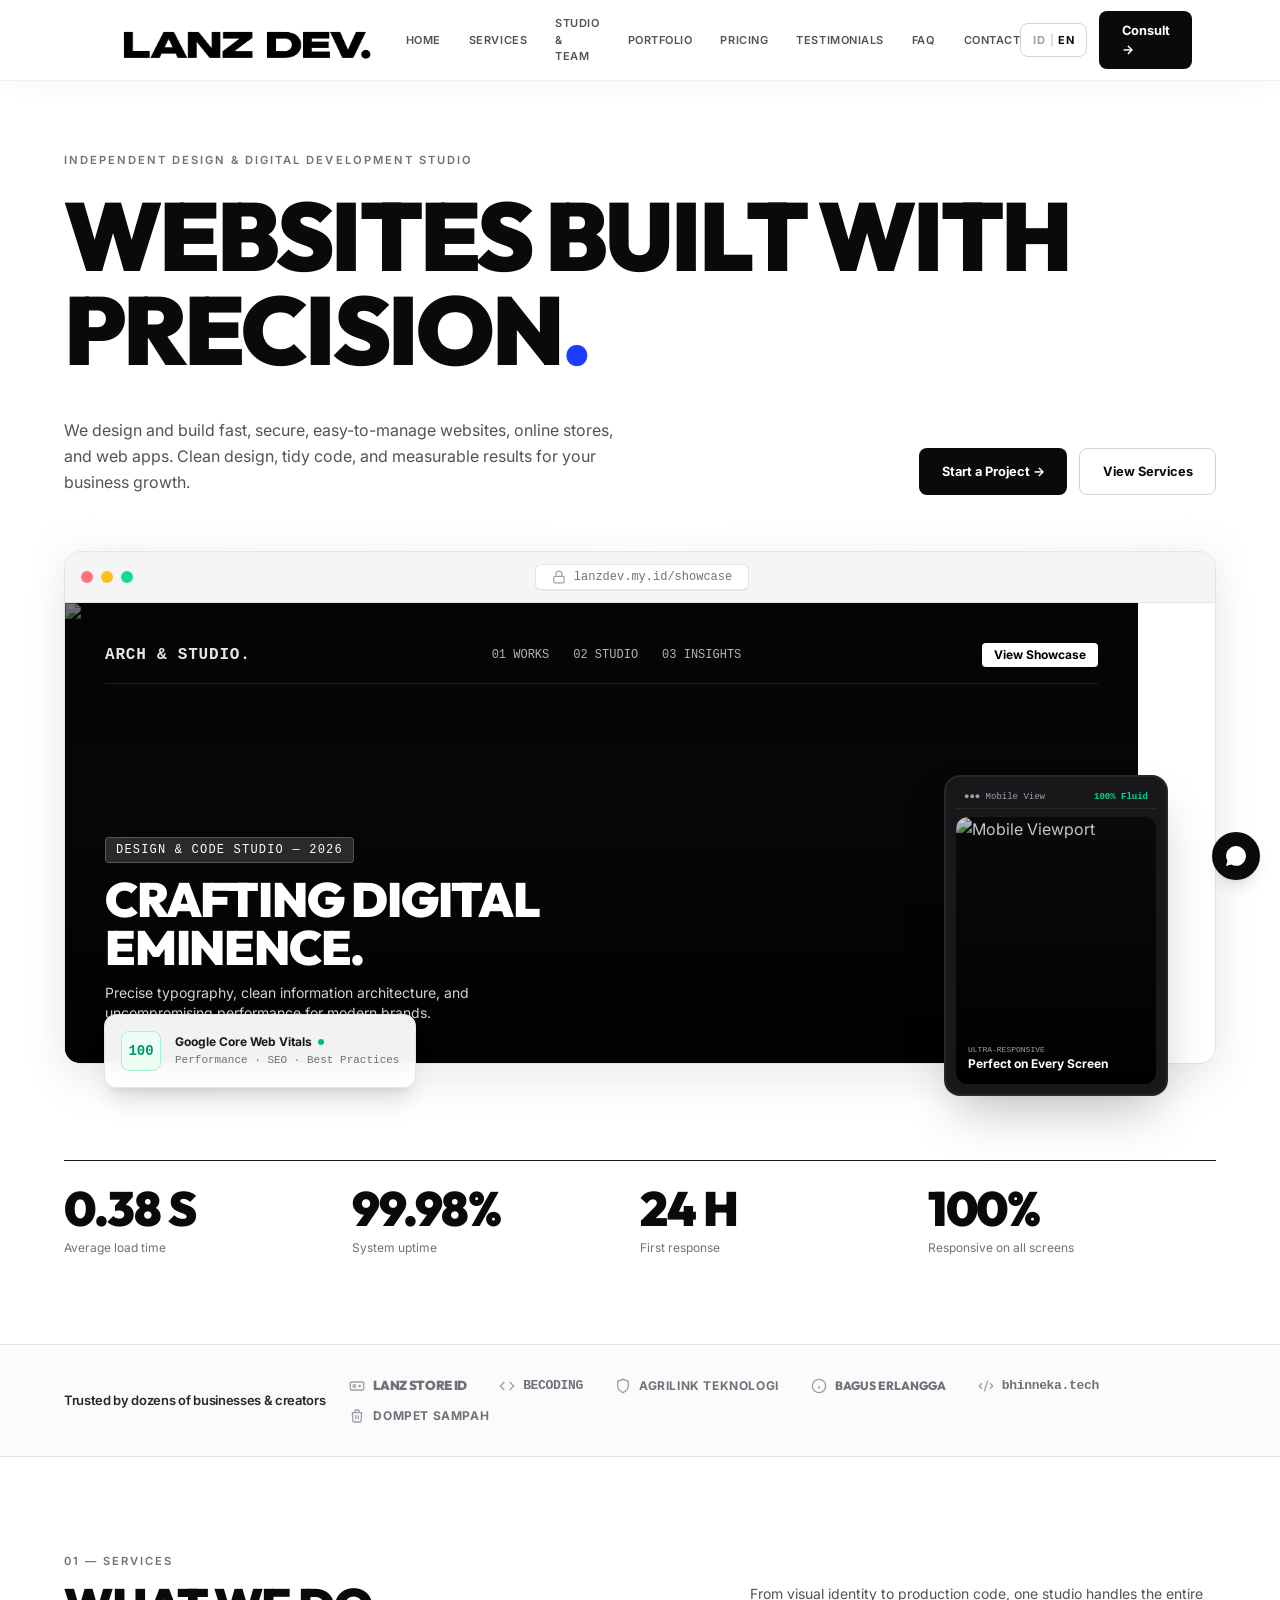
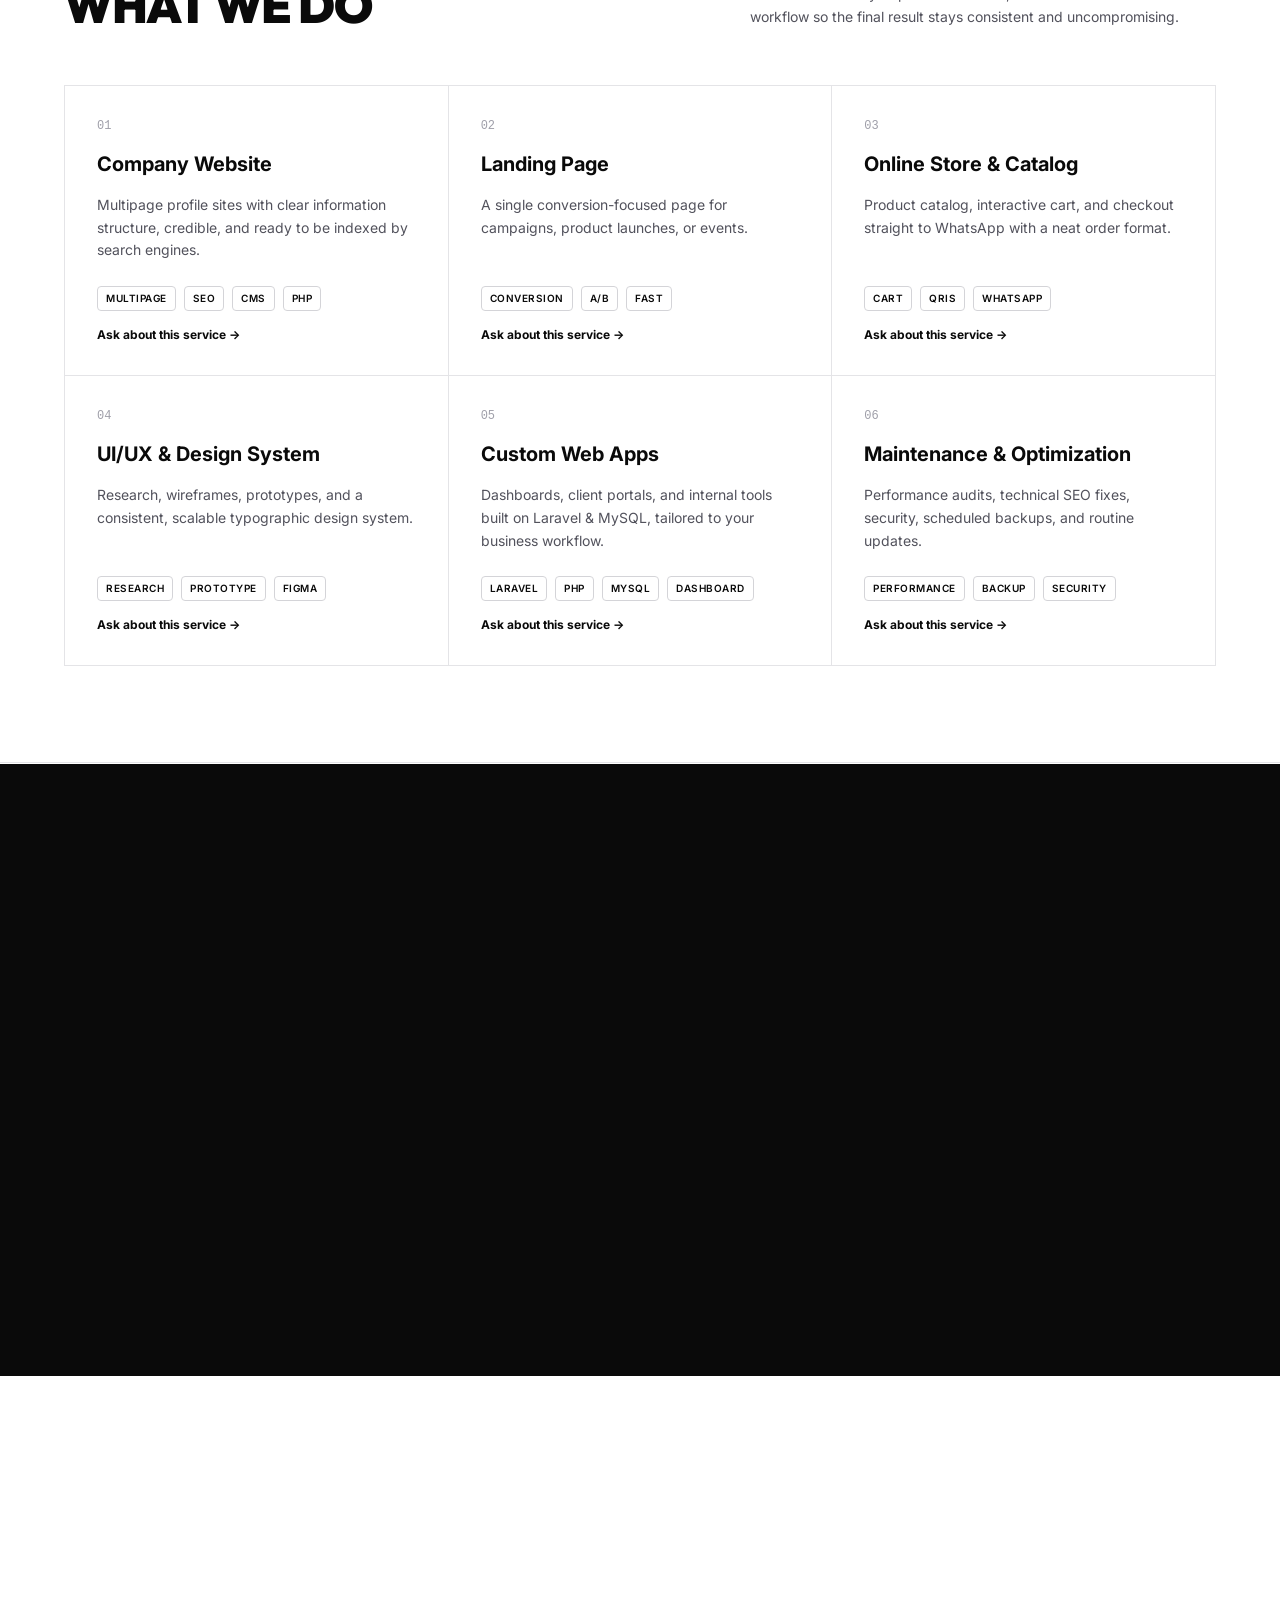
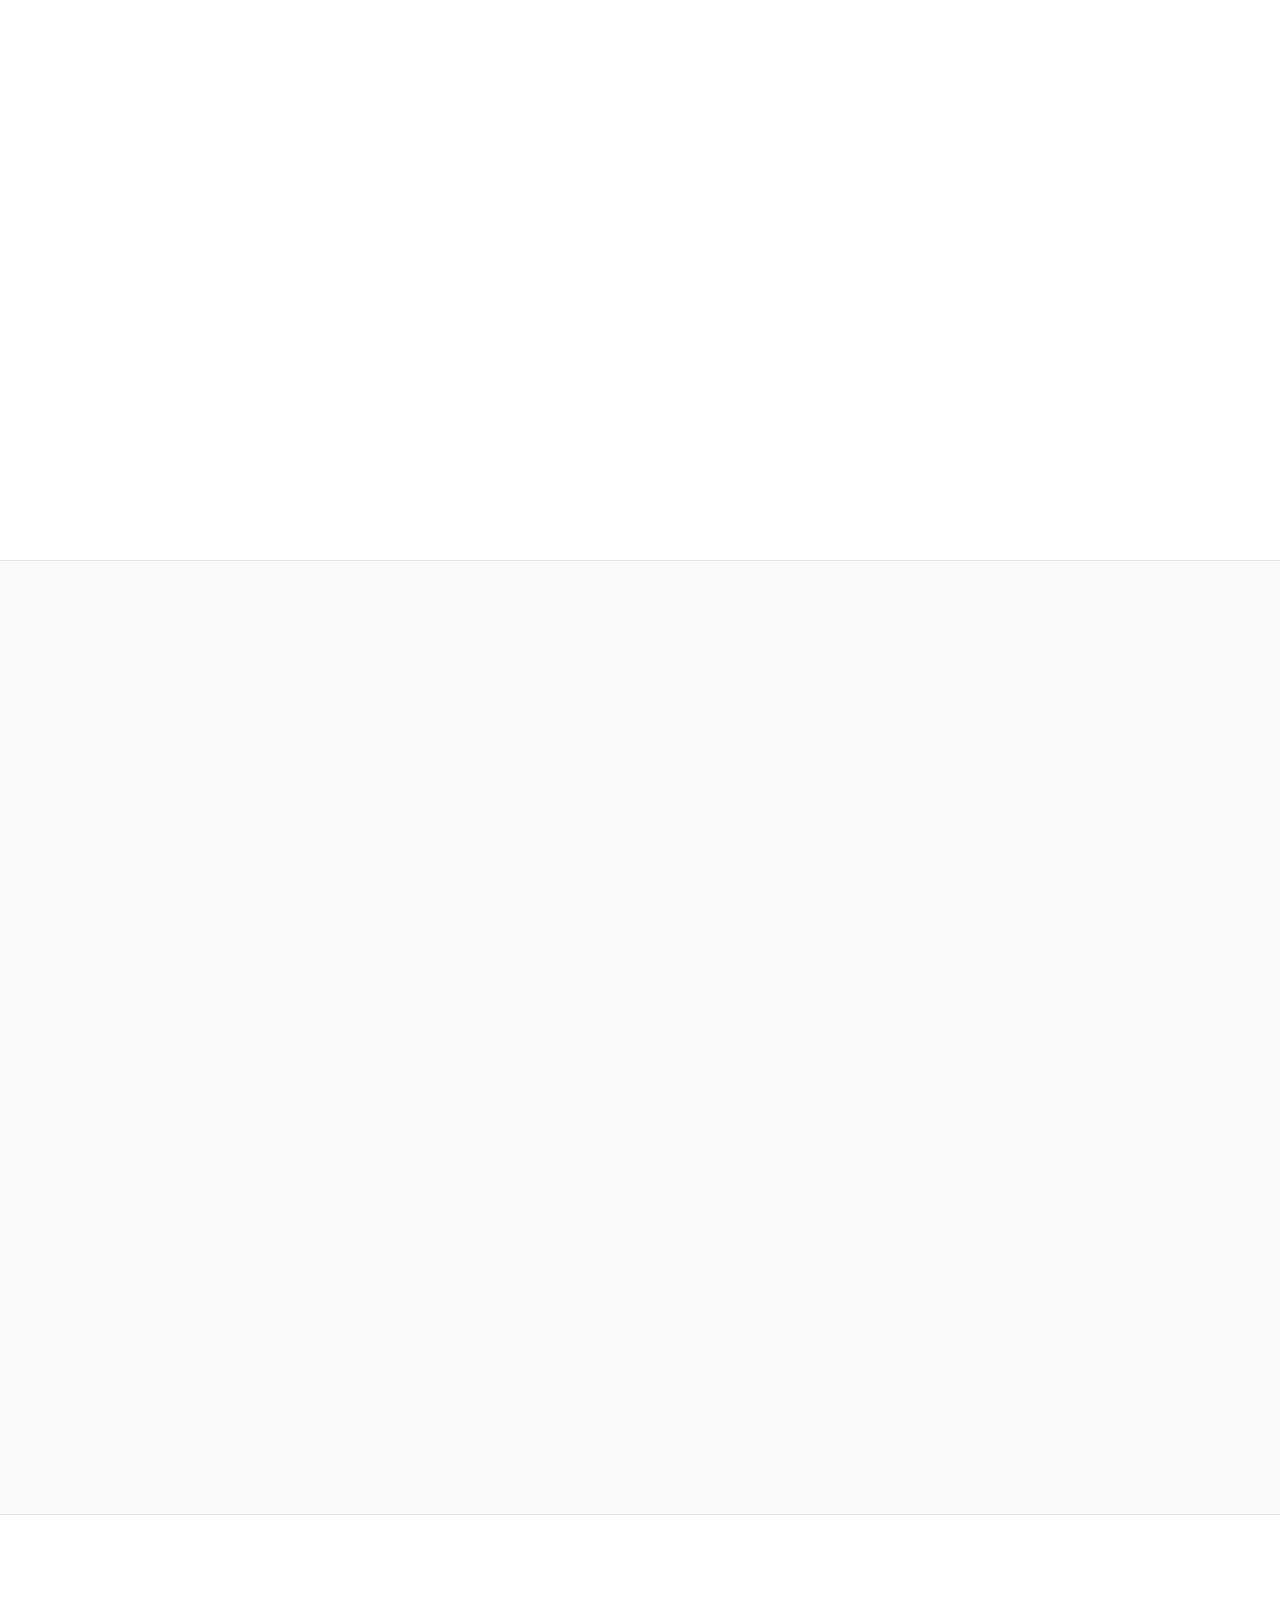
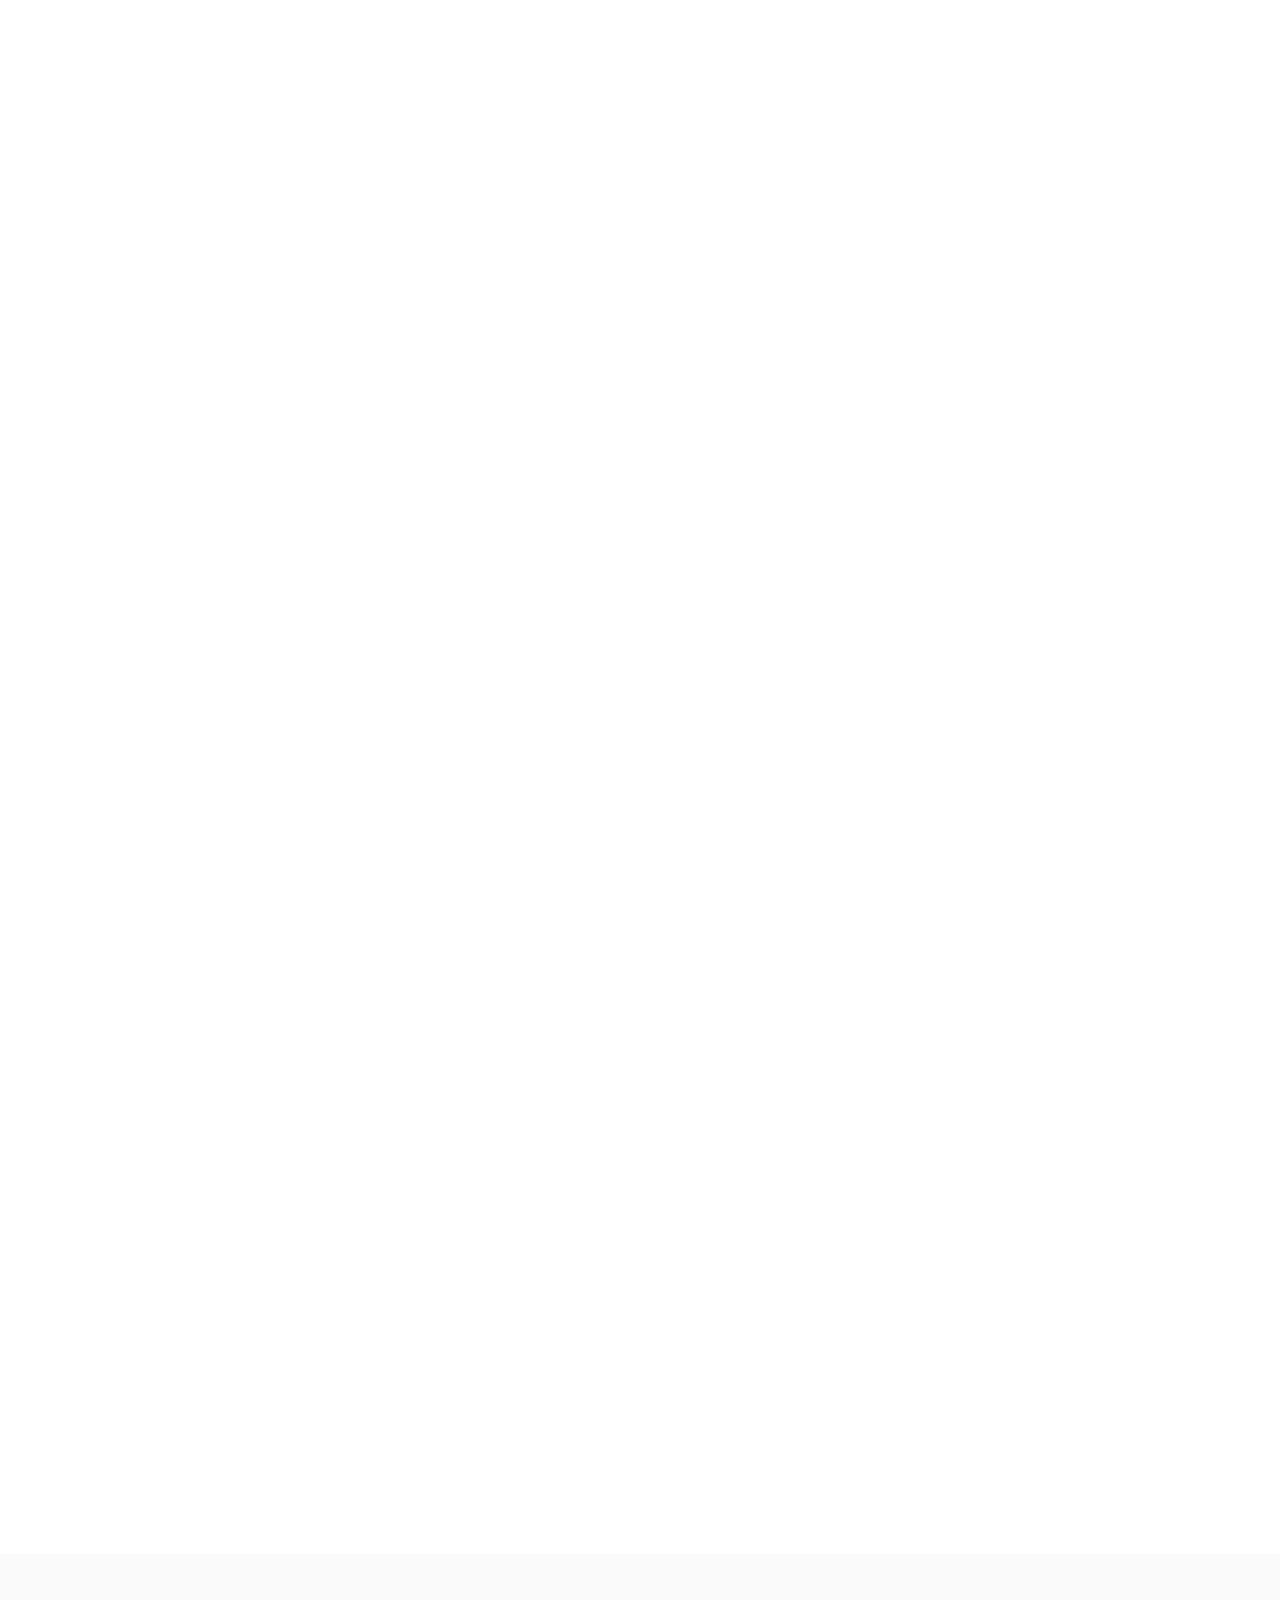
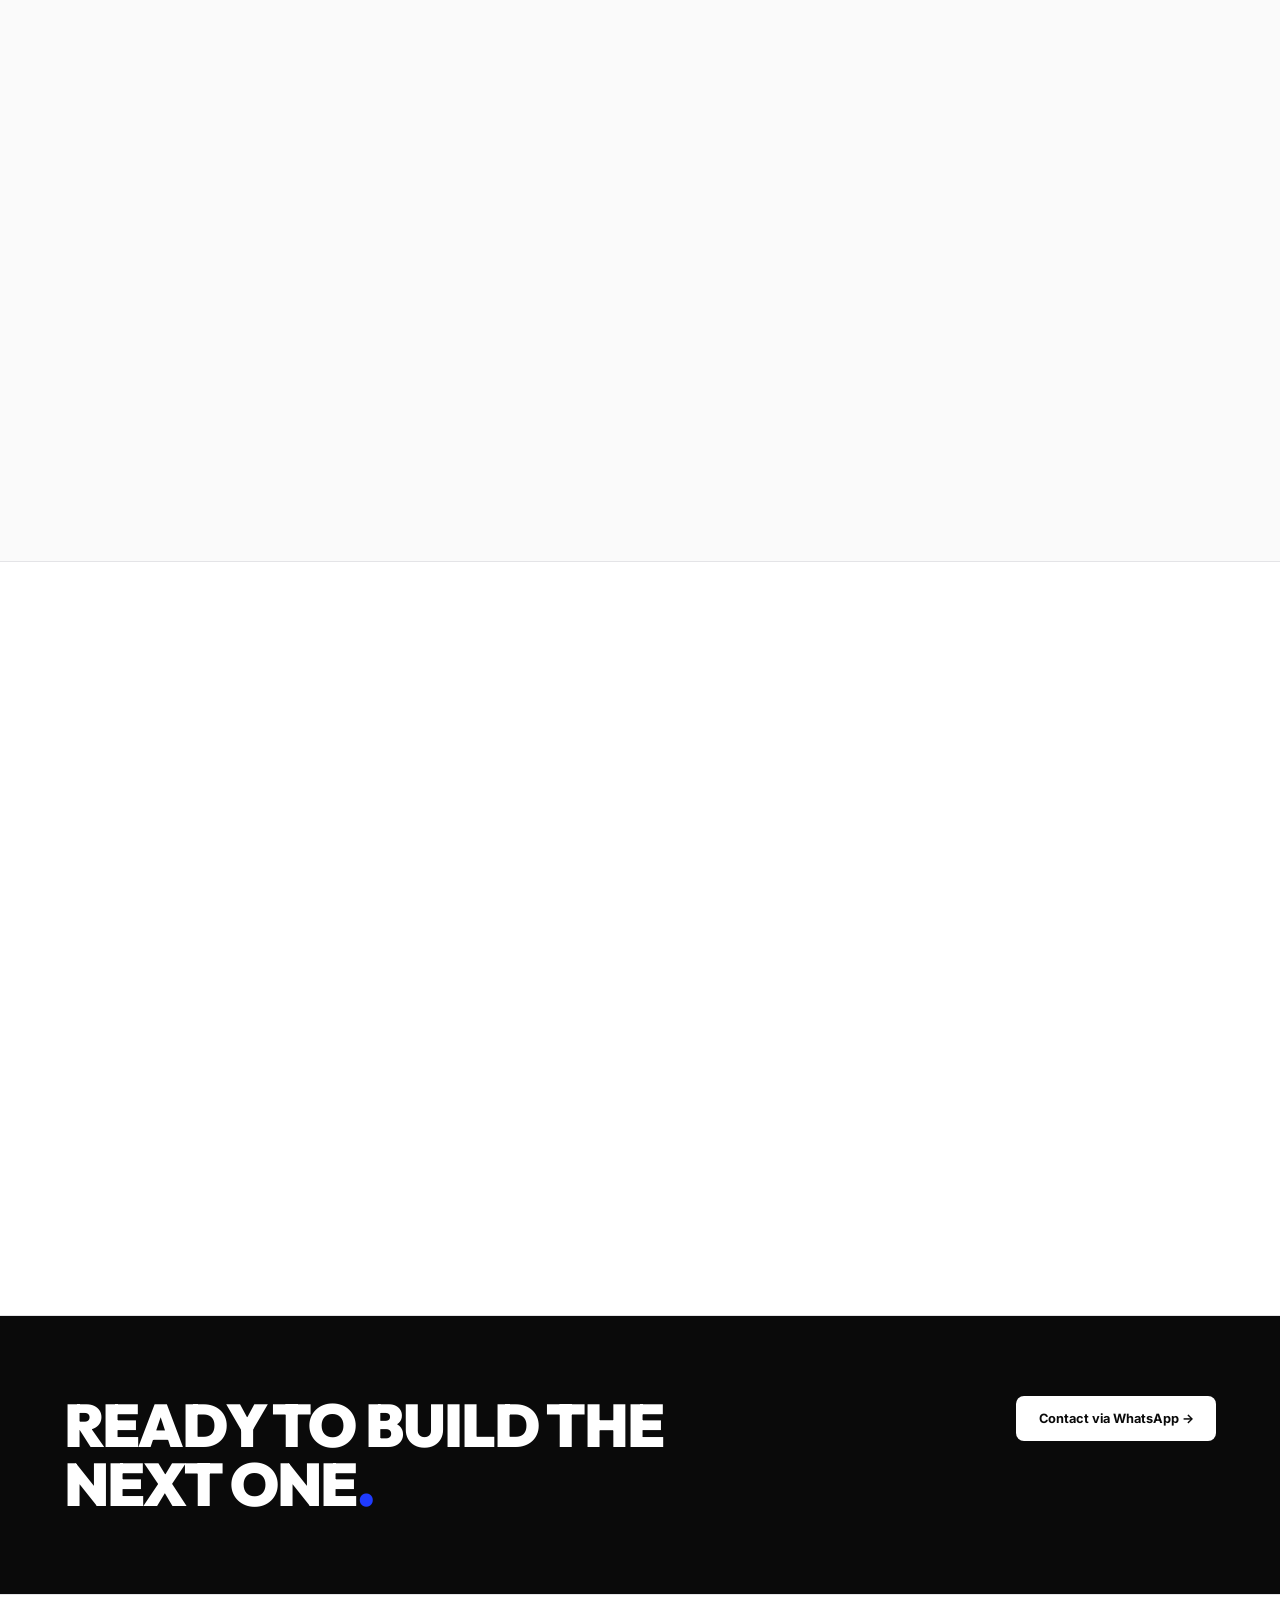
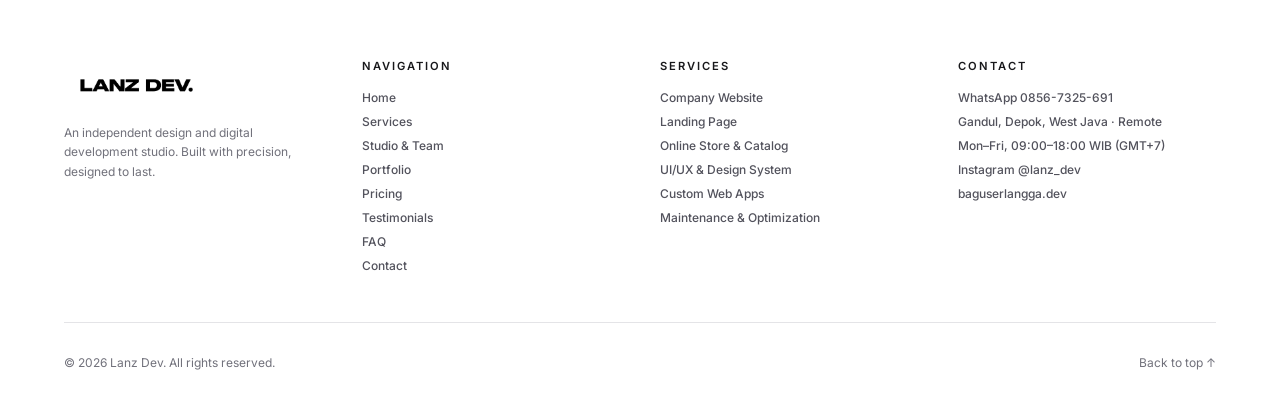
==== commit fc89b426: "Update stylesheet and script links with versioning" ====
--- a/index.html
+++ b/index.html
@@ -28,8 +28,8 @@
 <link rel="preconnect" href="https://fonts.googleapis.com" />
 <link rel="preconnect" href="https://fonts.gstatic.com" crossorigin />
 <link rel="preconnect" href="https://images.unsplash.com" crossorigin />
-<link rel="preload" as="style" href="style.css" />
-<link rel="stylesheet" href="style.css" />
+<link rel="preload" as="style" href="style.css?v=3" />
+<link rel="stylesheet" href="style.css?v=3" />
 <link rel="preload" as="style" href="https://fonts.googleapis.com/css2?family=Inter:wght@400;500;600;700;800&family=Outfit:wght@700;800;900&display=swap" onload="this.rel='stylesheet'" />
 <noscript><link rel="stylesheet" href="https://fonts.googleapis.com/css2?family=Inter:wght@400;500;600;700;800&family=Outfit:wght@700;800;900&display=swap" /></noscript>
 <script type="application/ld+json">
@@ -51,12 +51,12 @@
 <header id="hd" class="fixed top-0 left-0 right-0 z-50 w-full glass-header">
   <div class="max-w-6xl mx-auto px-6 h-20 flex items-center justify-between">
     <a href="#top" class="inline-flex items-center gap-2 group py-1" aria-label="Lanz Dev">
-      <img src="logo.png" alt="Lanz Dev Logo" width="160" height="56" class="h-11 sm:h-13 md:h-14 w-auto max-h-14 object-contain group-hover:scale-105 transition-transform" />
+      <img src="logo.png" alt="Lanz Dev Logo" width="190" height="64" class="h-14 md:h-16 w-auto max-h-16 object-contain group-hover:scale-105 transition-transform" />
     </a>
     <nav id="nav" class="hidden md:flex items-center gap-7 text-[11px] font-semibold uppercase tracking-wider text-zinc-600"></nav>
     <div class="flex items-center gap-3">
       <button id="lang" type="button" class="px-3 py-2 rounded-lg border border-zinc-300 bg-white/80 text-[11px] font-bold tracking-wider hover:bg-zinc-100 transition-colors" aria-label="Change language"></button>
-      <a href="/contact" class="btn btn-dark hidden md:inline-flex !py-2.5" data-i="consult"></a>
+      <a href="/contact" class="btn btn-dark hd-consult !py-2.5" data-i="consult"></a>
       <button id="burger" class="md:hidden p-2" aria-label="Menu" aria-expanded="false"><svg class="w-6 h-6" fill="none" stroke="currentColor" stroke-width="2" viewBox="0 0 24 24"><path d="M4 7h16M4 12h16M4 17h16" /></svg></button>
     </div>
   </div>
@@ -293,6 +293,6 @@
   <svg class="w-6 h-6" fill="currentColor" viewBox="0 0 24 24"><path d="M12.04 2c-5.46 0-9.91 4.45-9.91 9.91 0 1.75.46 3.45 1.32 4.95L2.05 22l5.25-1.38c1.45.79 3.08 1.21 4.74 1.21 5.46 0 9.91-4.45 9.91-9.91 0-2.65-1.03-5.14-2.9-7.01A9.82 9.82 0 0012.04 2z" /></svg>
 </a>
 
-<script defer src="app.js"></script>
+<script defer src="app.js?v=3"></script>
 </body>
 </html>
--- a/style.css
+++ b/style.css
@@ -1,2 +1,2 @@
 /*! tailwindcss v4.3.5 | MIT License | https://tailwindcss.com */
-@layer properties{@supports (((-webkit-hyphens:none)) and (not (margin-trim:block))) or ((-moz-orient:inline) and (not (color:rgb(from red r g b)))){*,:before,:after,::backdrop{--tw-space-y-reverse:0;--tw-border-style:solid;--tw-gradient-position:initial;--tw-gradient-from:#0000;--tw-gradient-via:#0000;--tw-gradient-to:#0000;--tw-gradient-stops:initial;--tw-gradient-via-stops:initial;--tw-gradient-from-position:0%;--tw-gradient-via-position:50%;--tw-gradient-to-position:100%;--tw-leading:initial;--tw-font-weight:initial;--tw-tracking:initial;--tw-shadow:0 0 #0000;--tw-shadow-color:initial;--tw-shadow-alpha:100%;--tw-inset-shadow:0 0 #0000;--tw-inset-shadow-color:initial;--tw-inset-shadow-alpha:100%;--tw-ring-color:initial;--tw-ring-shadow:0 0 #0000;--tw-inset-ring-color:initial;--tw-inset-ring-shadow:0 0 #0000;--tw-ring-inset:initial;--tw-ring-offset-width:0px;--tw-ring-offset-color:#fff;--tw-ring-offset-shadow:0 0 #0000;--tw-blur:initial;--tw-brightness:initial;--tw-contrast:initial;--tw-grayscale:initial;--tw-hue-rotate:initial;--tw-invert:initial;--tw-opacity:initial;--tw-saturate:initial;--tw-sepia:initial;--tw-drop-shadow:initial;--tw-drop-shadow-color:initial;--tw-drop-shadow-alpha:100%;--tw-drop-shadow-size:initial;--tw-backdrop-blur:initial;--tw-backdrop-brightness:initial;--tw-backdrop-contrast:initial;--tw-backdrop-grayscale:initial;--tw-backdrop-hue-rotate:initial;--tw-backdrop-invert:initial;--tw-backdrop-opacity:initial;--tw-backdrop-saturate:initial;--tw-backdrop-sepia:initial;--tw-duration:initial;--tw-scale-x:1;--tw-scale-y:1;--tw-scale-z:1;--tw-translate-x:0;--tw-translate-y:0;--tw-translate-z:0}}}@layer theme{:root,:host{--font-sans:"Inter",sans-serif;--font-mono:ui-monospace, SFMono-Regular, Menlo, Monaco, Consolas, "Liberation Mono", "Courier New", monospace;--color-red-400:oklch(70.4% .191 22.216);--color-amber-400:oklch(82.8% .189 84.429);--color-amber-500:oklch(76.9% .188 70.08);--color-emerald-50:oklch(97.9% .021 166.113);--color-emerald-200:oklch(90.5% .093 164.15);--color-emerald-400:oklch(76.5% .177 163.223);--color-emerald-500:oklch(69.6% .17 162.48);--color-emerald-600:oklch(59.6% .145 163.225);--color-emerald-700:oklch(50.8% .118 165.612);--color-zinc-50:oklch(98.5% 0 none);--color-zinc-100:oklch(96.7% .001 286.375);--color-zinc-200:oklch(92% .004 286.32);--color-zinc-300:oklch(87.1% .006 286.286);--color-zinc-400:oklch(70.5% .015 286.067);--color-zinc-500:oklch(55.2% .016 285.938);--color-zinc-600:oklch(44.2% .017 285.786);--color-zinc-700:oklch(37% .013 285.805);--color-zinc-800:oklch(27.4% .006 286.033);--color-zinc-900:oklch(21% .006 285.885);--color-zinc-950:oklch(14.1% .005 285.823);--color-black:#000;--color-white:#fff;--spacing:.25rem;--container-md:28rem;--container-xl:36rem;--container-2xl:42rem;--container-5xl:64rem;--container-6xl:72rem;--text-xs:.75rem;--text-xs--line-height:calc(1 / .75);--text-sm:.875rem;--text-sm--line-height:calc(1.25 / .875);--text-base:1rem;--text-base--line-height:calc(1.5 / 1);--text-lg:1.125rem;--text-lg--line-height:calc(1.75 / 1.125);--text-xl:1.25rem;--text-xl--line-height:calc(1.75 / 1.25);--text-2xl:1.5rem;--text-2xl--line-height:calc(2 / 1.5);--text-3xl:1.875rem;--text-3xl--line-height:calc(2.25 / 1.875);--text-4xl:2.25rem;--text-4xl--line-height:calc(2.5 / 2.25);--text-5xl:3rem;--text-5xl--line-height:1;--text-6xl:3.75rem;--text-6xl--line-height:1;--text-8xl:6rem;--text-8xl--line-height:1;--font-weight-normal:400;--font-weight-medium:500;--font-weight-semibold:600;--font-weight-bold:700;--font-weight-extrabold:800;--font-weight-black:900;--tracking-tight:-.025em;--tracking-wider:.05em;--tracking-widest:.1em;--leading-relaxed:1.625;--radius-md:.375rem;--radius-lg:.5rem;--radius-xl:.75rem;--radius-2xl:1rem;--blur-md:12px;--blur-lg:16px;--blur-xl:24px;--default-transition-duration:.15s;--default-transition-timing-function:cubic-bezier(.4, 0, .2, 1);--default-font-family:var(--font-sans);--default-mono-font-family:var(--font-mono);--font-display:"Outfit","Inter",sans-serif;--color-ink:#0a0a0a;--color-blue:#1f3bff}}@layer base{*,:after,:before,::backdrop{box-sizing:border-box;border:0 solid;margin:0;padding:0}::file-selector-button{box-sizing:border-box;border:0 solid;margin:0;padding:0}html,:host{-webkit-text-size-adjust:100%;tab-size:4;line-height:1.5;font-family:var(--default-font-family,-apple-system, BlinkMacSystemFont, "Segoe UI", Roboto, "Helvetica Neue", "Noto Sans", Arial, sans-serif, "Apple Color Emoji", "Segoe UI Emoji", "Segoe UI Symbol", "Noto Color Emoji");font-feature-settings:var(--default-font-feature-settings,normal);font-variation-settings:var(--default-font-variation-settings,normal);-webkit-tap-highlight-color:transparent}hr{height:0;color:inherit;border-top-width:1px}abbr:where([title]){-webkit-text-decoration:underline dotted;text-decoration:underline dotted}h1,h2,h3,h4,h5,h6{font-size:inherit;font-weight:inherit}a{color:inherit;-webkit-text-decoration:inherit;-webkit-text-decoration:inherit;-webkit-text-decoration:inherit;text-decoration:inherit}b,strong{font-weight:bolder}code,kbd,samp,pre{font-family:var(--default-mono-font-family,ui-monospace, SFMono-Regular, Menlo, Monaco, Consolas, "Liberation Mono", "Courier New", monospace);font-feature-settings:var(--default-mono-font-feature-settings,normal);font-variation-settings:var(--default-mono-font-variation-settings,normal);font-size:1em}small{font-size:80%}sub,sup{vertical-align:baseline;font-size:75%;line-height:0;position:relative}sub{bottom:-.25em}sup{top:-.5em}table{text-indent:0;border-color:inherit;border-collapse:collapse}:-moz-focusring:where(:not(iframe)){outline:auto}progress{vertical-align:baseline}summary{display:list-item}ol,ul,menu{list-style:none}img,svg,video,canvas,audio,iframe,embed,object{vertical-align:middle;display:block}img,video{max-width:100%;height:auto}button,input,select,optgroup,textarea{font:inherit;font-feature-settings:inherit;font-variation-settings:inherit;letter-spacing:inherit;color:inherit;opacity:1;background-color:#0000;border-radius:0}::file-selector-button{font:inherit;font-feature-settings:inherit;font-variation-settings:inherit;letter-spacing:inherit;color:inherit;opacity:1;background-color:#0000;border-radius:0}:where(select:is([multiple],[size])) optgroup{font-weight:bolder}:where(select:is([multiple],[size])) optgroup option{padding-inline-start:20px}::file-selector-button{margin-inline-end:4px}::placeholder{opacity:1}@supports (not ((-webkit-appearance:-apple-pay-button))) or (contain-intrinsic-size:1px){::placeholder{color:currentColor}@supports (color:color-mix(in lab, red, red)){::placeholder{color:color-mix(in oklab, currentcolor 50%, transparent)}}}textarea{resize:vertical}::-webkit-search-decoration{-webkit-appearance:none}::-webkit-date-and-time-value{min-height:1lh;text-align:inherit}::-webkit-datetime-edit{display:inline-flex}::-webkit-datetime-edit-fields-wrapper{padding:0}::-webkit-datetime-edit{padding-block:0}::-webkit-datetime-edit-year-field{padding-block:0}::-webkit-datetime-edit-month-field{padding-block:0}::-webkit-datetime-edit-day-field{padding-block:0}::-webkit-datetime-edit-hour-field{padding-block:0}::-webkit-datetime-edit-minute-field{padding-block:0}::-webkit-datetime-edit-second-field{padding-block:0}::-webkit-datetime-edit-millisecond-field{padding-block:0}::-webkit-datetime-edit-meridiem-field{padding-block:0}::-webkit-calendar-picker-indicator{line-height:1}:-moz-ui-invalid{box-shadow:none}button,input:where([type=button],[type=reset],[type=submit]){appearance:button}::file-selector-button{appearance:button}::-webkit-inner-spin-button{height:auto}::-webkit-outer-spin-button{height:auto}[hidden]:where(:not([hidden=until-found])){display:none!important}}@layer components;@layer utilities{.absolute{position:absolute}.fixed{position:fixed}.relative{position:relative}.-inset-1{inset:calc(var(--spacing) * -1)}.inset-0{inset:0}.top-0{top:0}.right-0{right:0}.right-5{right:calc(var(--spacing) * 5)}.right-8{right:calc(var(--spacing) * 8)}.-bottom-6{bottom:calc(var(--spacing) * -6)}.-bottom-8{bottom:calc(var(--spacing) * -8)}.bottom-5{bottom:calc(var(--spacing) * 5)}.left-0{left:0}.left-6{left:calc(var(--spacing) * 6)}.z-20{z-index:20}.z-50{z-index:50}.mx-1{margin-inline:var(--spacing)}.mx-auto{margin-inline:auto}.mt-1{margin-top:var(--spacing)}.mt-2{margin-top:calc(var(--spacing) * 2)}.mt-8{margin-top:calc(var(--spacing) * 8)}.mt-10{margin-top:calc(var(--spacing) * 10)}.mt-12{margin-top:calc(var(--spacing) * 12)}.mt-16{margin-top:calc(var(--spacing) * 16)}.mt-20{margin-top:calc(var(--spacing) * 20)}.mb-2{margin-bottom:calc(var(--spacing) * 2)}.mb-3{margin-bottom:calc(var(--spacing) * 3)}.mb-4{margin-bottom:calc(var(--spacing) * 4)}.mb-6{margin-bottom:calc(var(--spacing) * 6)}.mb-8{margin-bottom:calc(var(--spacing) * 8)}.mb-10{margin-bottom:calc(var(--spacing) * 10)}.mb-12{margin-bottom:calc(var(--spacing) * 12)}.mb-14{margin-bottom:calc(var(--spacing) * 14)}.line-clamp-2{-webkit-line-clamp:2;-webkit-box-orient:vertical;display:-webkit-box;overflow:hidden}.block{display:block}.flex{display:flex}.grid{display:grid}.hidden{display:none}.inline-block{display:inline-block}.inline-flex{display:inline-flex}.aspect-9\/12{aspect-ratio:9/12}.aspect-16\/9{aspect-ratio:16/9}.aspect-16\/10{aspect-ratio:16/10}.h-1\.5{height:calc(var(--spacing) * 1.5)}.h-2\.5{height:calc(var(--spacing) * 2.5)}.h-3{height:calc(var(--spacing) * 3)}.h-3\.5{height:calc(var(--spacing) * 3.5)}.h-4{height:calc(var(--spacing) * 4)}.h-6{height:calc(var(--spacing) * 6)}.h-10{height:calc(var(--spacing) * 10)}.h-11{height:calc(var(--spacing) * 11)}.h-12{height:calc(var(--spacing) * 12)}.h-20{height:calc(var(--spacing) * 20)}.h-full{height:100%}.max-h-12{max-height:calc(var(--spacing) * 12)}.max-h-14{max-height:calc(var(--spacing) * 14)}.max-h-\[460px\]{max-height:460px}.w-1\.5{width:calc(var(--spacing) * 1.5)}.w-2\.5{width:calc(var(--spacing) * 2.5)}.w-3{width:calc(var(--spacing) * 3)}.w-3\.5{width:calc(var(--spacing) * 3.5)}.w-4{width:calc(var(--spacing) * 4)}.w-6{width:calc(var(--spacing) * 6)}.w-10{width:calc(var(--spacing) * 10)}.w-11{width:calc(var(--spacing) * 11)}.w-12{width:calc(var(--spacing) * 12)}.w-48{width:calc(var(--spacing) * 48)}.w-auto{width:auto}.w-full{width:100%}.max-w-2xl{max-width:var(--container-2xl)}.max-w-5xl{max-width:var(--container-5xl)}.max-w-6xl{max-width:var(--container-6xl)}.max-w-\[210px\]{max-width:210px}.max-w-md{max-width:var(--container-md)}.max-w-xl{max-width:var(--container-xl)}.shrink-0{flex-shrink:0}.grow{flex-grow:1}.cursor-default{cursor:default}.grid-cols-2{grid-template-columns:repeat(2,minmax(0,1fr))}.flex-col{flex-direction:column}.flex-wrap{flex-wrap:wrap}.items-center{align-items:center}.items-end{align-items:flex-end}.items-stretch{align-items:stretch}.justify-between{justify-content:space-between}.justify-center{justify-content:center}.justify-end{justify-content:flex-end}.gap-0\.5{gap:calc(var(--spacing) * .5)}.gap-1\.5{gap:calc(var(--spacing) * 1.5)}.gap-2{gap:calc(var(--spacing) * 2)}.gap-3{gap:calc(var(--spacing) * 3)}.gap-3\.5{gap:calc(var(--spacing) * 3.5)}.gap-4{gap:calc(var(--spacing) * 4)}.gap-5{gap:calc(var(--spacing) * 5)}.gap-6{gap:calc(var(--spacing) * 6)}.gap-7{gap:calc(var(--spacing) * 7)}.gap-8{gap:calc(var(--spacing) * 8)}.gap-10{gap:calc(var(--spacing) * 10)}.gap-12{gap:calc(var(--spacing) * 12)}.gap-px{gap:1px}:where(.space-y-0\.5>:not(:last-child)){--tw-space-y-reverse:0;margin-block-start:calc(calc(var(--spacing) * .5) * var(--tw-space-y-reverse));margin-block-end:calc(calc(var(--spacing) * .5) * calc(1 - var(--tw-space-y-reverse)))}:where(.space-y-1>:not(:last-child)){--tw-space-y-reverse:0;margin-block-start:calc(var(--spacing) * var(--tw-space-y-reverse));margin-block-end:calc(var(--spacing) * calc(1 - var(--tw-space-y-reverse)))}:where(.space-y-1\.5>:not(:last-child)){--tw-space-y-reverse:0;margin-block-start:calc(calc(var(--spacing) * 1.5) * var(--tw-space-y-reverse));margin-block-end:calc(calc(var(--spacing) * 1.5) * calc(1 - var(--tw-space-y-reverse)))}:where(.space-y-2>:not(:last-child)){--tw-space-y-reverse:0;margin-block-start:calc(calc(var(--spacing) * 2) * var(--tw-space-y-reverse));margin-block-end:calc(calc(var(--spacing) * 2) * calc(1 - var(--tw-space-y-reverse)))}:where(.space-y-3>:not(:last-child)){--tw-space-y-reverse:0;margin-block-start:calc(calc(var(--spacing) * 3) * var(--tw-space-y-reverse));margin-block-end:calc(calc(var(--spacing) * 3) * calc(1 - var(--tw-space-y-reverse)))}:where(.space-y-4>:not(:last-child)){--tw-space-y-reverse:0;margin-block-start:calc(calc(var(--spacing) * 4) * var(--tw-space-y-reverse));margin-block-end:calc(calc(var(--spacing) * 4) * calc(1 - var(--tw-space-y-reverse)))}:where(.space-y-5>:not(:last-child)){--tw-space-y-reverse:0;margin-block-start:calc(calc(var(--spacing) * 5) * var(--tw-space-y-reverse));margin-block-end:calc(calc(var(--spacing) * 5) * calc(1 - var(--tw-space-y-reverse)))}:where(.space-y-6>:not(:last-child)){--tw-space-y-reverse:0;margin-block-start:calc(calc(var(--spacing) * 6) * var(--tw-space-y-reverse));margin-block-end:calc(calc(var(--spacing) * 6) * calc(1 - var(--tw-space-y-reverse)))}.gap-x-6{column-gap:calc(var(--spacing) * 6)}.gap-y-3\.5{row-gap:calc(var(--spacing) * 3.5)}.self-end{align-self:flex-end}.self-start{align-self:flex-start}.truncate{text-overflow:ellipsis;white-space:nowrap;overflow:hidden}.overflow-hidden{overflow:hidden}.scroll-smooth{scroll-behavior:smooth}.rounded{border-radius:.25rem}.rounded-2xl{border-radius:var(--radius-2xl)}.rounded-full{border-radius:2147483647px}.rounded-lg{border-radius:var(--radius-lg)}.rounded-md{border-radius:var(--radius-md)}.rounded-xl{border-radius:var(--radius-xl)}.border{border-style:var(--tw-border-style);border-width:1px}.border-2{border-style:var(--tw-border-style);border-width:2px}.border-y{border-block-style:var(--tw-border-style);border-block-width:1px}.border-t{border-top-style:var(--tw-border-style);border-top-width:1px}.border-r{border-right-style:var(--tw-border-style);border-right-width:1px}.border-b{border-bottom-style:var(--tw-border-style);border-bottom-width:1px}.border-l{border-left-style:var(--tw-border-style);border-left-width:1px}.border-emerald-200{border-color:var(--color-emerald-200)}.border-ink{border-color:var(--color-ink)}.border-white\/10{border-color:#ffffff1a}@supports (color:color-mix(in lab, red, red)){.border-white\/10{border-color:color-mix(in oklab, var(--color-white) 10%, transparent)}}.border-white\/20{border-color:#fff3}@supports (color:color-mix(in lab, red, red)){.border-white\/20{border-color:color-mix(in oklab, var(--color-white) 20%, transparent)}}.border-zinc-100{border-color:var(--color-zinc-100)}.border-zinc-200{border-color:var(--color-zinc-200)}.border-zinc-200\/80{border-color:#e4e4e7cc}@supports (color:color-mix(in lab, red, red)){.border-zinc-200\/80{border-color:color-mix(in oklab, var(--color-zinc-200) 80%, transparent)}}.border-zinc-200\/90{border-color:#e4e4e7e6}@supports (color:color-mix(in lab, red, red)){.border-zinc-200\/90{border-color:color-mix(in oklab, var(--color-zinc-200) 90%, transparent)}}.border-zinc-300{border-color:var(--color-zinc-300)}.border-zinc-800{border-color:var(--color-zinc-800)}.border-zinc-900{border-color:var(--color-zinc-900)}.\!bg-white{background-color:var(--color-white)!important}.bg-amber-400\/90{background-color:#fcbb00e6}@supports (color:color-mix(in lab, red, red)){.bg-amber-400\/90{background-color:color-mix(in oklab, var(--color-amber-400) 90%, transparent)}}.bg-emerald-50{background-color:var(--color-emerald-50)}.bg-emerald-400\/90{background-color:#00d294e6}@supports (color:color-mix(in lab, red, red)){.bg-emerald-400\/90{background-color:color-mix(in oklab, var(--color-emerald-400) 90%, transparent)}}.bg-emerald-500{background-color:var(--color-emerald-500)}.bg-ink{background-color:var(--color-ink)}.bg-red-400\/90{background-color:#ff6568e6}@supports (color:color-mix(in lab, red, red)){.bg-red-400\/90{background-color:color-mix(in oklab, var(--color-red-400) 90%, transparent)}}.bg-white{background-color:var(--color-white)}.bg-white\/15{background-color:#ffffff26}@supports (color:color-mix(in lab, red, red)){.bg-white\/15{background-color:color-mix(in oklab, var(--color-white) 15%, transparent)}}.bg-white\/80{background-color:#fffc}@supports (color:color-mix(in lab, red, red)){.bg-white\/80{background-color:color-mix(in oklab, var(--color-white) 80%, transparent)}}.bg-white\/95{background-color:#fffffff2}@supports (color:color-mix(in lab, red, red)){.bg-white\/95{background-color:color-mix(in oklab, var(--color-white) 95%, transparent)}}.bg-zinc-50{background-color:var(--color-zinc-50)}.bg-zinc-50\/70{background-color:#fafafab3}@supports (color:color-mix(in lab, red, red)){.bg-zinc-50\/70{background-color:color-mix(in oklab, var(--color-zinc-50) 70%, transparent)}}.bg-zinc-100{background-color:var(--color-zinc-100)}.bg-zinc-100\/90{background-color:#f4f4f5e6}@supports (color:color-mix(in lab, red, red)){.bg-zinc-100\/90{background-color:color-mix(in oklab, var(--color-zinc-100) 90%, transparent)}}.bg-zinc-300{background-color:var(--color-zinc-300)}.bg-zinc-800{background-color:var(--color-zinc-800)}.bg-zinc-900{background-color:var(--color-zinc-900)}.bg-zinc-950{background-color:var(--color-zinc-950)}.bg-gradient-to-r{--tw-gradient-position:to right in oklab;background-image:linear-gradient(var(--tw-gradient-stops))}.bg-gradient-to-t{--tw-gradient-position:to top in oklab;background-image:linear-gradient(var(--tw-gradient-stops))}.from-black\/85{--tw-gradient-from:#000000d9}@supports (color:color-mix(in lab, red, red)){.from-black\/85{--tw-gradient-from:color-mix(in oklab, var(--color-black) 85%, transparent)}}.from-black\/85{--tw-gradient-stops:var(--tw-gradient-via-stops,var(--tw-gradient-position), var(--tw-gradient-from) var(--tw-gradient-from-position), var(--tw-gradient-to) var(--tw-gradient-to-position))}.from-black\/90{--tw-gradient-from:#000000e6}@supports (color:color-mix(in lab, red, red)){.from-black\/90{--tw-gradient-from:color-mix(in oklab, var(--color-black) 90%, transparent)}}.from-black\/90{--tw-gradient-stops:var(--tw-gradient-via-stops,var(--tw-gradient-position), var(--tw-gradient-from) var(--tw-gradient-from-position), var(--tw-gradient-to) var(--tw-gradient-to-position))}.from-zinc-200{--tw-gradient-from:var(--color-zinc-200);--tw-gradient-stops:var(--tw-gradient-via-stops,var(--tw-gradient-position), var(--tw-gradient-from) var(--tw-gradient-from-position), var(--tw-gradient-to) var(--tw-gradient-to-position))}.via-black\/25{--tw-gradient-via:#00000040}@supports (color:color-mix(in lab, red, red)){.via-black\/25{--tw-gradient-via:color-mix(in oklab, var(--color-black) 25%, transparent)}}.via-black\/25{--tw-gradient-via-stops:var(--tw-gradient-position), var(--tw-gradient-from) var(--tw-gradient-from-position), var(--tw-gradient-via) var(--tw-gradient-via-position), var(--tw-gradient-to) var(--tw-gradient-to-position);--tw-gradient-stops:var(--tw-gradient-via-stops)}.via-black\/35{--tw-gradient-via:#00000059}@supports (color:color-mix(in lab, red, red)){.via-black\/35{--tw-gradient-via:color-mix(in oklab, var(--color-black) 35%, transparent)}}.via-black\/35{--tw-gradient-via-stops:var(--tw-gradient-position), var(--tw-gradient-from) var(--tw-gradient-from-position), var(--tw-gradient-via) var(--tw-gradient-via-position), var(--tw-gradient-to) var(--tw-gradient-to-position);--tw-gradient-stops:var(--tw-gradient-via-stops)}.via-black\/40{--tw-gradient-via:#0006}@supports (color:color-mix(in lab, red, red)){.via-black\/40{--tw-gradient-via:color-mix(in oklab, var(--color-black) 40%, transparent)}}.via-black\/40{--tw-gradient-via-stops:var(--tw-gradient-position), var(--tw-gradient-from) var(--tw-gradient-from-position), var(--tw-gradient-via) var(--tw-gradient-via-position), var(--tw-gradient-to) var(--tw-gradient-to-position);--tw-gradient-stops:var(--tw-gradient-via-stops)}.via-zinc-100{--tw-gradient-via:var(--color-zinc-100);--tw-gradient-via-stops:var(--tw-gradient-position), var(--tw-gradient-from) var(--tw-gradient-from-position), var(--tw-gradient-via) var(--tw-gradient-via-position), var(--tw-gradient-to) var(--tw-gradient-to-position);--tw-gradient-stops:var(--tw-gradient-via-stops)}.to-black\/45{--tw-gradient-to:#00000073}@supports (color:color-mix(in lab, red, red)){.to-black\/45{--tw-gradient-to:color-mix(in oklab, var(--color-black) 45%, transparent)}}.to-black\/45{--tw-gradient-stops:var(--tw-gradient-via-stops,var(--tw-gradient-position), var(--tw-gradient-from) var(--tw-gradient-from-position), var(--tw-gradient-to) var(--tw-gradient-to-position))}.to-transparent{--tw-gradient-to:transparent;--tw-gradient-stops:var(--tw-gradient-via-stops,var(--tw-gradient-position), var(--tw-gradient-from) var(--tw-gradient-from-position), var(--tw-gradient-to) var(--tw-gradient-to-position))}.to-zinc-200{--tw-gradient-to:var(--color-zinc-200);--tw-gradient-stops:var(--tw-gradient-via-stops,var(--tw-gradient-position), var(--tw-gradient-from) var(--tw-gradient-from-position), var(--tw-gradient-to) var(--tw-gradient-to-position))}.fill-current{fill:currentColor}.object-contain{object-fit:contain}.object-cover{object-fit:cover}.object-center{object-position:center}.p-1{padding:var(--spacing)}.p-2{padding:calc(var(--spacing) * 2)}.p-2\.5{padding:calc(var(--spacing) * 2.5)}.p-3{padding:calc(var(--spacing) * 3)}.p-3\.5{padding:calc(var(--spacing) * 3.5)}.p-4{padding:calc(var(--spacing) * 4)}.p-5{padding:calc(var(--spacing) * 5)}.p-6{padding:calc(var(--spacing) * 6)}.p-8{padding:calc(var(--spacing) * 8)}.\!px-4{padding-inline:calc(var(--spacing) * 4)!important}.px-1\.5{padding-inline:calc(var(--spacing) * 1.5)}.px-2{padding-inline:calc(var(--spacing) * 2)}.px-2\.5{padding-inline:calc(var(--spacing) * 2.5)}.px-3{padding-inline:calc(var(--spacing) * 3)}.px-4{padding-inline:calc(var(--spacing) * 4)}.px-6{padding-inline:calc(var(--spacing) * 6)}.\!py-2\.5{padding-block:calc(var(--spacing) * 2.5)!important}.py-0\.5{padding-block:calc(var(--spacing) * .5)}.py-1{padding-block:var(--spacing)}.py-1\.5{padding-block:calc(var(--spacing) * 1.5)}.py-2{padding-block:calc(var(--spacing) * 2)}.py-2\.5{padding-block:calc(var(--spacing) * 2.5)}.py-3{padding-block:calc(var(--spacing) * 3)}.py-4{padding-block:calc(var(--spacing) * 4)}.py-5{padding-block:calc(var(--spacing) * 5)}.py-6{padding-block:calc(var(--spacing) * 6)}.py-7{padding-block:calc(var(--spacing) * 7)}.py-20{padding-block:calc(var(--spacing) * 20)}.py-24{padding-block:calc(var(--spacing) * 24)}.pt-1{padding-top:var(--spacing)}.pt-2{padding-top:calc(var(--spacing) * 2)}.pt-3{padding-top:calc(var(--spacing) * 3)}.pt-4{padding-top:calc(var(--spacing) * 4)}.pt-6{padding-top:calc(var(--spacing) * 6)}.pt-8{padding-top:calc(var(--spacing) * 8)}.pt-10{padding-top:calc(var(--spacing) * 10)}.pt-12{padding-top:calc(var(--spacing) * 12)}.pt-16{padding-top:calc(var(--spacing) * 16)}.pt-20{padding-top:calc(var(--spacing) * 20)}.pr-4{padding-right:calc(var(--spacing) * 4)}.pb-4{padding-bottom:calc(var(--spacing) * 4)}.pb-8{padding-bottom:calc(var(--spacing) * 8)}.pb-12{padding-bottom:calc(var(--spacing) * 12)}.pb-16{padding-bottom:calc(var(--spacing) * 16)}.text-center{text-align:center}.text-right{text-align:right}.font-display{font-family:var(--font-display)}.font-mono{font-family:var(--font-mono)}.font-sans{font-family:var(--font-sans)}.text-2xl{font-size:var(--text-2xl);line-height:var(--tw-leading,var(--text-2xl--line-height))}.text-3xl{font-size:var(--text-3xl);line-height:var(--tw-leading,var(--text-3xl--line-height))}.text-4xl{font-size:var(--text-4xl);line-height:var(--tw-leading,var(--text-4xl--line-height))}.text-5xl{font-size:var(--text-5xl);line-height:var(--tw-leading,var(--text-5xl--line-height))}.text-base{font-size:var(--text-base);line-height:var(--tw-leading,var(--text-base--line-height))}.text-lg{font-size:var(--text-lg);line-height:var(--tw-leading,var(--text-lg--line-height))}.text-sm{font-size:var(--text-sm);line-height:var(--tw-leading,var(--text-sm--line-height))}.text-xl{font-size:var(--text-xl);line-height:var(--tw-leading,var(--text-xl--line-height))}.text-xs{font-size:var(--text-xs);line-height:var(--tw-leading,var(--text-xs--line-height))}.text-\[2\.25rem\]{font-size:2.25rem}.text-\[8px\]{font-size:8px}.text-\[9px\]{font-size:9px}.text-\[10px\]{font-size:10px}.text-\[11px\]{font-size:11px}.text-\[12px\]{font-size:12px}.text-\[13px\]{font-size:13px}.leading-none{--tw-leading:1;line-height:1}.leading-relaxed{--tw-leading:var(--leading-relaxed);line-height:var(--leading-relaxed)}.font-black{--tw-font-weight:var(--font-weight-black);font-weight:var(--font-weight-black)}.font-bold{--tw-font-weight:var(--font-weight-bold);font-weight:var(--font-weight-bold)}.font-extrabold{--tw-font-weight:var(--font-weight-extrabold);font-weight:var(--font-weight-extrabold)}.font-medium{--tw-font-weight:var(--font-weight-medium);font-weight:var(--font-weight-medium)}.font-normal{--tw-font-weight:var(--font-weight-normal);font-weight:var(--font-weight-normal)}.font-semibold{--tw-font-weight:var(--font-weight-semibold);font-weight:var(--font-weight-semibold)}.tracking-tight{--tw-tracking:var(--tracking-tight);letter-spacing:var(--tracking-tight)}.tracking-wider{--tw-tracking:var(--tracking-wider);letter-spacing:var(--tracking-wider)}.tracking-widest{--tw-tracking:var(--tracking-widest);letter-spacing:var(--tracking-widest)}.break-words{overflow-wrap:break-word}.\!text-ink{color:var(--color-ink)!important}.\!text-zinc-400{color:var(--color-zinc-400)!important}.\!text-zinc-900{color:var(--color-zinc-900)!important}.text-amber-500{color:var(--color-amber-500)}.text-black{color:var(--color-black)}.text-blue{color:var(--color-blue)}.text-emerald-400{color:var(--color-emerald-400)}.text-emerald-600{color:var(--color-emerald-600)}.text-emerald-700{color:var(--color-emerald-700)}.text-ink{color:var(--color-ink)}.text-white{color:var(--color-white)}.text-white\/70{color:#ffffffb3}@supports (color:color-mix(in lab, red, red)){.text-white\/70{color:color-mix(in oklab, var(--color-white) 70%, transparent)}}.text-white\/90{color:#ffffffe6}@supports (color:color-mix(in lab, red, red)){.text-white\/90{color:color-mix(in oklab, var(--color-white) 90%, transparent)}}.text-zinc-300{color:var(--color-zinc-300)}.text-zinc-400{color:var(--color-zinc-400)}.text-zinc-500{color:var(--color-zinc-500)}.text-zinc-600{color:var(--color-zinc-600)}.text-zinc-700{color:var(--color-zinc-700)}.text-zinc-800{color:var(--color-zinc-800)}.text-zinc-900{color:var(--color-zinc-900)}.lowercase{text-transform:lowercase}.uppercase{text-transform:uppercase}.opacity-40{opacity:.4}.opacity-80{opacity:.8}.opacity-85{opacity:.85}.opacity-90{opacity:.9}.shadow-2xl{--tw-shadow:0 25px 50px -12px var(--tw-shadow-color,#00000040);box-shadow:var(--tw-inset-shadow), var(--tw-inset-ring-shadow), var(--tw-ring-offset-shadow), var(--tw-ring-shadow), var(--tw-shadow)}.shadow-2xs{--tw-shadow:0 1px var(--tw-shadow-color,#0000000d);box-shadow:var(--tw-inset-shadow), var(--tw-inset-ring-shadow), var(--tw-ring-offset-shadow), var(--tw-ring-shadow), var(--tw-shadow)}.shadow-\[0_20px_50px_rgba\(0\,0\,0\,0\.06\)\]{--tw-shadow:0 20px 50px var(--tw-shadow-color,#0000000f);box-shadow:var(--tw-inset-shadow), var(--tw-inset-ring-shadow), var(--tw-ring-offset-shadow), var(--tw-ring-shadow), var(--tw-shadow)}.shadow-lg{--tw-shadow:0 10px 15px -3px var(--tw-shadow-color,#0000001a), 0 4px 6px -4px var(--tw-shadow-color,#0000001a);box-shadow:var(--tw-inset-shadow), var(--tw-inset-ring-shadow), var(--tw-ring-offset-shadow), var(--tw-ring-shadow), var(--tw-shadow)}.shadow-md{--tw-shadow:0 4px 6px -1px var(--tw-shadow-color,#0000001a), 0 2px 4px -2px var(--tw-shadow-color,#0000001a);box-shadow:var(--tw-inset-shadow), var(--tw-inset-ring-shadow), var(--tw-ring-offset-shadow), var(--tw-ring-shadow), var(--tw-shadow)}.shadow-xl{--tw-shadow:0 20px 25px -5px var(--tw-shadow-color,#0000001a), 0 8px 10px -6px var(--tw-shadow-color,#0000001a);box-shadow:var(--tw-inset-shadow), var(--tw-inset-ring-shadow), var(--tw-ring-offset-shadow), var(--tw-ring-shadow), var(--tw-shadow)}.shadow-xs{--tw-shadow:0 1px 2px 0 var(--tw-shadow-color,#0000000d);box-shadow:var(--tw-inset-shadow), var(--tw-inset-ring-shadow), var(--tw-ring-offset-shadow), var(--tw-ring-shadow), var(--tw-shadow)}.blur-lg{--tw-blur:blur(var(--blur-lg));filter:var(--tw-blur, ) var(--tw-brightness, ) var(--tw-contrast, ) var(--tw-grayscale, ) var(--tw-hue-rotate, ) var(--tw-invert, ) var(--tw-saturate, ) var(--tw-sepia, ) var(--tw-drop-shadow, )}.backdrop-blur-md{--tw-backdrop-blur:blur(var(--blur-md));-webkit-backdrop-filter:var(--tw-backdrop-blur, ) var(--tw-backdrop-brightness, ) var(--tw-backdrop-contrast, ) var(--tw-backdrop-grayscale, ) var(--tw-backdrop-hue-rotate, ) var(--tw-backdrop-invert, ) var(--tw-backdrop-opacity, ) var(--tw-backdrop-saturate, ) var(--tw-backdrop-sepia, );backdrop-filter:var(--tw-backdrop-blur, ) var(--tw-backdrop-brightness, ) var(--tw-backdrop-contrast, ) var(--tw-backdrop-grayscale, ) var(--tw-backdrop-hue-rotate, ) var(--tw-backdrop-invert, ) var(--tw-backdrop-opacity, ) var(--tw-backdrop-saturate, ) var(--tw-backdrop-sepia, )}.backdrop-blur-xl{--tw-backdrop-blur:blur(var(--blur-xl));-webkit-backdrop-filter:var(--tw-backdrop-blur, ) var(--tw-backdrop-brightness, ) var(--tw-backdrop-contrast, ) var(--tw-backdrop-grayscale, ) var(--tw-backdrop-hue-rotate, ) var(--tw-backdrop-invert, ) var(--tw-backdrop-opacity, ) var(--tw-backdrop-saturate, ) var(--tw-backdrop-sepia, );backdrop-filter:var(--tw-backdrop-blur, ) var(--tw-backdrop-brightness, ) var(--tw-backdrop-contrast, ) var(--tw-backdrop-grayscale, ) var(--tw-backdrop-hue-rotate, ) var(--tw-backdrop-invert, ) var(--tw-backdrop-opacity, ) var(--tw-backdrop-saturate, ) var(--tw-backdrop-sepia, )}.transition{transition-property:color,background-color,border-color,outline-color,text-decoration-color,fill,stroke,--tw-gradient-from,--tw-gradient-via,--tw-gradient-to,opacity,box-shadow,transform,translate,scale,rotate,filter,-webkit-backdrop-filter,backdrop-filter,display,content-visibility,overlay,pointer-events;transition-timing-function:var(--tw-ease,var(--default-transition-timing-function));transition-duration:var(--tw-duration,var(--default-transition-duration))}.transition-all{transition-property:all;transition-timing-function:var(--tw-ease,var(--default-transition-timing-function));transition-duration:var(--tw-duration,var(--default-transition-duration))}.transition-colors{transition-property:color,background-color,border-color,outline-color,text-decoration-color,fill,stroke,--tw-gradient-from,--tw-gradient-via,--tw-gradient-to;transition-timing-function:var(--tw-ease,var(--default-transition-timing-function));transition-duration:var(--tw-duration,var(--default-transition-duration))}.transition-transform{transition-property:transform,translate,scale,rotate;transition-timing-function:var(--tw-ease,var(--default-transition-timing-function));transition-duration:var(--tw-duration,var(--default-transition-duration))}.duration-300{--tw-duration:.3s;transition-duration:.3s}.duration-500{--tw-duration:.5s;transition-duration:.5s}.duration-700{--tw-duration:.7s;transition-duration:.7s}.select-none{-webkit-user-select:none;user-select:none}@media (hover:hover){:is(:where(.group):hover .group-hover\:scale-105){--tw-scale-x:105%;--tw-scale-y:105%;--tw-scale-z:105%;scale:var(--tw-scale-x) var(--tw-scale-y)}:is(:where(.group):hover .group-hover\:bg-amber-400){background-color:var(--color-amber-400)}:is(:where(.group):hover .group-hover\:bg-emerald-400){background-color:var(--color-emerald-400)}:is(:where(.group):hover .group-hover\:bg-red-400){background-color:var(--color-red-400)}:is(:where(.group):hover .group-hover\:text-zinc-900){color:var(--color-zinc-900)}:is(:where(.group):hover .group-hover\:opacity-70){opacity:.7}:is(:where(.group):hover .group-hover\:opacity-100){opacity:1}.hover\:-translate-y-1:hover{--tw-translate-y:calc(var(--spacing) * -1);translate:var(--tw-translate-x) var(--tw-translate-y)}.hover\:scale-110:hover{--tw-scale-x:110%;--tw-scale-y:110%;--tw-scale-z:110%;scale:var(--tw-scale-x) var(--tw-scale-y)}.hover\:border-ink:hover{border-color:var(--color-ink)}.hover\:border-zinc-900:hover{border-color:var(--color-zinc-900)}.hover\:\!bg-zinc-200:hover{background-color:var(--color-zinc-200)!important}.hover\:bg-zinc-50:hover{background-color:var(--color-zinc-50)}.hover\:bg-zinc-100:hover{background-color:var(--color-zinc-100)}.hover\:bg-zinc-200:hover{background-color:var(--color-zinc-200)}.hover\:bg-zinc-800:hover{background-color:var(--color-zinc-800)}.hover\:text-black:hover{color:var(--color-black)}.hover\:text-ink:hover{color:var(--color-ink)}.hover\:text-zinc-900:hover{color:var(--color-zinc-900)}.hover\:underline:hover{text-decoration-line:underline}.hover\:shadow-lg:hover{--tw-shadow:0 10px 15px -3px var(--tw-shadow-color,#0000001a), 0 4px 6px -4px var(--tw-shadow-color,#0000001a);box-shadow:var(--tw-inset-shadow), var(--tw-inset-ring-shadow), var(--tw-ring-offset-shadow), var(--tw-ring-shadow), var(--tw-shadow)}.hover\:shadow-xl:hover{--tw-shadow:0 20px 25px -5px var(--tw-shadow-color,#0000001a), 0 8px 10px -6px var(--tw-shadow-color,#0000001a);box-shadow:var(--tw-inset-shadow), var(--tw-inset-ring-shadow), var(--tw-ring-offset-shadow), var(--tw-ring-shadow), var(--tw-shadow)}}@media (min-width:40rem){.sm\:left-10{left:calc(var(--spacing) * 10)}.sm\:mt-14{margin-top:calc(var(--spacing) * 14)}.sm\:block{display:block}.sm\:flex{display:flex}.sm\:aspect-21\/9{aspect-ratio:21/9}.sm\:h-12{height:calc(var(--spacing) * 12)}.sm\:h-13{height:calc(var(--spacing) * 13)}.sm\:w-56{width:calc(var(--spacing) * 56)}.sm\:w-auto{width:auto}.sm\:grid-cols-2{grid-template-columns:repeat(2,minmax(0,1fr))}.sm\:flex-row{flex-direction:row}.sm\:flex-nowrap{flex-wrap:nowrap}.sm\:items-center{align-items:center}.sm\:gap-x-8{column-gap:calc(var(--spacing) * 8)}.sm\:p-4{padding:calc(var(--spacing) * 4)}.sm\:p-10{padding:calc(var(--spacing) * 10)}.sm\:py-8{padding-block:calc(var(--spacing) * 8)}.sm\:pt-24{padding-top:calc(var(--spacing) * 24)}.sm\:text-right{text-align:right}.sm\:text-3xl{font-size:var(--text-3xl);line-height:var(--tw-leading,var(--text-3xl--line-height))}.sm\:text-4xl{font-size:var(--text-4xl);line-height:var(--tw-leading,var(--text-4xl--line-height))}.sm\:text-6xl{font-size:var(--text-6xl);line-height:var(--tw-leading,var(--text-6xl--line-height))}.sm\:text-base{font-size:var(--text-base);line-height:var(--tw-leading,var(--text-base--line-height))}.sm\:text-sm{font-size:var(--text-sm);line-height:var(--tw-leading,var(--text-sm--line-height))}.sm\:text-xs{font-size:var(--text-xs);line-height:var(--tw-leading,var(--text-xs--line-height))}.sm\:text-\[13px\]{font-size:13px}}@media (min-width:48rem){.md\:col-span-4{grid-column:span 4/span 4}.md\:col-span-5{grid-column:span 5/span 5}.md\:col-span-6{grid-column:span 6/span 6}.md\:col-span-7{grid-column:span 7/span 7}.md\:col-span-8{grid-column:span 8/span 8}.md\:col-start-8{grid-column-start:8}.md\:mt-24{margin-top:calc(var(--spacing) * 24)}.md\:mb-5{margin-bottom:calc(var(--spacing) * 5)}.md\:flex{display:flex}.md\:hidden{display:none}.md\:inline-flex{display:inline-flex}.md\:h-14{height:calc(var(--spacing) * 14)}.md\:grid-cols-2{grid-template-columns:repeat(2,minmax(0,1fr))}.md\:grid-cols-3{grid-template-columns:repeat(3,minmax(0,1fr))}.md\:grid-cols-4{grid-template-columns:repeat(4,minmax(0,1fr))}.md\:grid-cols-12{grid-template-columns:repeat(12,minmax(0,1fr))}.md\:flex-row{flex-direction:row}.md\:items-center{align-items:center}.md\:justify-end{justify-content:flex-end}.md\:pt-14{padding-top:calc(var(--spacing) * 14)}.md\:text-5xl{font-size:var(--text-5xl);line-height:var(--tw-leading,var(--text-5xl--line-height))}.md\:text-6xl{font-size:var(--text-6xl);line-height:var(--tw-leading,var(--text-6xl--line-height))}.md\:text-8xl{font-size:var(--text-8xl);line-height:var(--tw-leading,var(--text-8xl--line-height))}}@media (min-width:64rem){.lg\:right-12{right:calc(var(--spacing) * 12)}.lg\:grid-cols-3{grid-template-columns:repeat(3,minmax(0,1fr))}.lg\:flex-row{flex-direction:row}.lg\:items-center{align-items:center}.lg\:gap-10{gap:calc(var(--spacing) * 10)}}}html{scroll-padding-top:80px;overflow-x:hidden}body{font-family:var(--font-sans);color:#0a0a0a;-webkit-font-smoothing:antialiased;background:#fff;overflow-x:hidden}.display{font-family:var(--font-display);letter-spacing:-.03em;text-transform:uppercase;font-weight:900;line-height:.98}.eyebrow{letter-spacing:.18em;text-transform:uppercase;color:#71717a;font-size:.7rem;font-weight:600}.btn{border-radius:.5rem;align-items:center;gap:.5rem;padding:.8rem 1.4rem;font-size:.8rem;font-weight:700;transition:all .2s;display:inline-flex}.btn:active{transform:scale(.97)}.btn-dark{color:#fff;background:#0a0a0a}.btn-dark:hover{background:#27272a}.btn-line{background:#fff;border:1px solid #d4d4d8}.btn-line:hover{background:#f4f4f5}.fld{background:#fff;border:1px solid #d4d4d8;border-radius:.5rem;width:100%;padding:.8rem 1rem;font-size:.85rem;transition:border-color .2s,box-shadow .2s}.fld:focus{border-color:#0a0a0a;outline:none;box-shadow:0 0 0 3px #0a0a0a0f}details summary{cursor:pointer;list-style:none}details summary::-webkit-details-marker{display:none}details[open] .plus{transform:rotate(45deg)}.glass-header{-webkit-backdrop-filter:blur(20px)saturate(190%);background:#ffffffad;border-bottom:1px solid #e4e4e78c;transition:box-shadow .3s,background .3s;box-shadow:0 10px 30px -10px #0000000d}.glass-header.sc{background:#ffffffe0;box-shadow:0 12px 32px -12px #00000024}.cv{content-visibility:auto;contain-intrinsic-size:auto 700px}.js .rv{opacity:0;transition:opacity .75s cubic-bezier(.2,.7,.2,1),transform .75s cubic-bezier(.2,.7,.2,1);transition-delay:var(--d,0s);will-change:opacity,transform;transform:translateY(26px)}.js .rv.in{opacity:1;will-change:auto;transform:none}.hi{opacity:0;animation:.8s cubic-bezier(.2,.7,.2,1) forwards up;animation-delay:var(--d,0s);transform:translateY(22px)}@keyframes up{to{opacity:1;transform:none}}.fl{animation:5s ease-in-out infinite fl}.fl2{animation-delay:-2.5s}@keyframes fl{50%{translate:0 -7px}}.pulse-dot{animation:2s ease-in-out infinite pd}@keyframes pd{50%{opacity:.35}}.lg{transition:opacity .25s}.lg.sw{opacity:0}@media (prefers-reduced-motion:reduce){.js .rv,.hi{opacity:1;transition:none;animation:none;transform:none}.fl,.pulse-dot{animation:none}html{scroll-behavior:auto}}@property --tw-space-y-reverse{syntax:"*";inherits:false;initial-value:0}@property --tw-border-style{syntax:"*";inherits:false;initial-value:solid}@property --tw-gradient-position{syntax:"*";inherits:false}@property --tw-gradient-from{syntax:"<color>";inherits:false;initial-value:#0000}@property --tw-gradient-via{syntax:"<color>";inherits:false;initial-value:#0000}@property --tw-gradient-to{syntax:"<color>";inherits:false;initial-value:#0000}@property --tw-gradient-stops{syntax:"*";inherits:false}@property --tw-gradient-via-stops{syntax:"*";inherits:false}@property --tw-gradient-from-position{syntax:"<length-percentage>";inherits:false;initial-value:0%}@property --tw-gradient-via-position{syntax:"<length-percentage>";inherits:false;initial-value:50%}@property --tw-gradient-to-position{syntax:"<length-percentage>";inherits:false;initial-value:100%}@property --tw-leading{syntax:"*";inherits:false}@property --tw-font-weight{syntax:"*";inherits:false}@property --tw-tracking{syntax:"*";inherits:false}@property --tw-shadow{syntax:"*";inherits:false;initial-value:0 0 #0000}@property --tw-shadow-color{syntax:"*";inherits:false}@property --tw-shadow-alpha{syntax:"<percentage>";inherits:false;initial-value:100%}@property --tw-inset-shadow{syntax:"*";inherits:false;initial-value:0 0 #0000}@property --tw-inset-shadow-color{syntax:"*";inherits:false}@property --tw-inset-shadow-alpha{syntax:"<percentage>";inherits:false;initial-value:100%}@property --tw-ring-color{syntax:"*";inherits:false}@property --tw-ring-shadow{syntax:"*";inherits:false;initial-value:0 0 #0000}@property --tw-inset-ring-color{syntax:"*";inherits:false}@property --tw-inset-ring-shadow{syntax:"*";inherits:false;initial-value:0 0 #0000}@property --tw-ring-inset{syntax:"*";inherits:false}@property --tw-ring-offset-width{syntax:"<length>";inherits:false;initial-value:0}@property --tw-ring-offset-color{syntax:"*";inherits:false;initial-value:#fff}@property --tw-ring-offset-shadow{syntax:"*";inherits:false;initial-value:0 0 #0000}@property --tw-blur{syntax:"*";inherits:false}@property --tw-brightness{syntax:"*";inherits:false}@property --tw-contrast{syntax:"*";inherits:false}@property --tw-grayscale{syntax:"*";inherits:false}@property --tw-hue-rotate{syntax:"*";inherits:false}@property --tw-invert{syntax:"*";inherits:false}@property --tw-opacity{syntax:"*";inherits:false}@property --tw-saturate{syntax:"*";inherits:false}@property --tw-sepia{syntax:"*";inherits:false}@property --tw-drop-shadow{syntax:"*";inherits:false}@property --tw-drop-shadow-color{syntax:"*";inherits:false}@property --tw-drop-shadow-alpha{syntax:"<percentage>";inherits:false;initial-value:100%}@property --tw-drop-shadow-size{syntax:"*";inherits:false}@property --tw-backdrop-blur{syntax:"*";inherits:false}@property --tw-backdrop-brightness{syntax:"*";inherits:false}@property --tw-backdrop-contrast{syntax:"*";inherits:false}@property --tw-backdrop-grayscale{syntax:"*";inherits:false}@property --tw-backdrop-hue-rotate{syntax:"*";inherits:false}@property --tw-backdrop-invert{syntax:"*";inherits:false}@property --tw-backdrop-opacity{syntax:"*";inherits:false}@property --tw-backdrop-saturate{syntax:"*";inherits:false}@property --tw-backdrop-sepia{syntax:"*";inherits:false}@property --tw-duration{syntax:"*";inherits:false}@property --tw-scale-x{syntax:"*";inherits:false;initial-value:1}@property --tw-scale-y{syntax:"*";inherits:false;initial-value:1}@property --tw-scale-z{syntax:"*";inherits:false;initial-value:1}@property --tw-translate-x{syntax:"*";inherits:false;initial-value:0}@property --tw-translate-y{syntax:"*";inherits:false;initial-value:0}@property --tw-translate-z{syntax:"*";inherits:false;initial-value:0}+@layer properties{@supports (((-webkit-hyphens:none)) and (not (margin-trim:block))) or ((-moz-orient:inline) and (not (color:rgb(from red r g b)))){*,:before,:after,::backdrop{--tw-space-y-reverse:0;--tw-border-style:solid;--tw-gradient-position:initial;--tw-gradient-from:#0000;--tw-gradient-via:#0000;--tw-gradient-to:#0000;--tw-gradient-stops:initial;--tw-gradient-via-stops:initial;--tw-gradient-from-position:0%;--tw-gradient-via-position:50%;--tw-gradient-to-position:100%;--tw-leading:initial;--tw-font-weight:initial;--tw-tracking:initial;--tw-shadow:0 0 #0000;--tw-shadow-color:initial;--tw-shadow-alpha:100%;--tw-inset-shadow:0 0 #0000;--tw-inset-shadow-color:initial;--tw-inset-shadow-alpha:100%;--tw-ring-color:initial;--tw-ring-shadow:0 0 #0000;--tw-inset-ring-color:initial;--tw-inset-ring-shadow:0 0 #0000;--tw-ring-inset:initial;--tw-ring-offset-width:0px;--tw-ring-offset-color:#fff;--tw-ring-offset-shadow:0 0 #0000;--tw-blur:initial;--tw-brightness:initial;--tw-contrast:initial;--tw-grayscale:initial;--tw-hue-rotate:initial;--tw-invert:initial;--tw-opacity:initial;--tw-saturate:initial;--tw-sepia:initial;--tw-drop-shadow:initial;--tw-drop-shadow-color:initial;--tw-drop-shadow-alpha:100%;--tw-drop-shadow-size:initial;--tw-backdrop-blur:initial;--tw-backdrop-brightness:initial;--tw-backdrop-contrast:initial;--tw-backdrop-grayscale:initial;--tw-backdrop-hue-rotate:initial;--tw-backdrop-invert:initial;--tw-backdrop-opacity:initial;--tw-backdrop-saturate:initial;--tw-backdrop-sepia:initial;--tw-duration:initial;--tw-scale-x:1;--tw-scale-y:1;--tw-scale-z:1;--tw-translate-x:0;--tw-translate-y:0;--tw-translate-z:0}}}@layer theme{:root,:host{--font-sans:"Inter",sans-serif;--font-mono:ui-monospace, SFMono-Regular, Menlo, Monaco, Consolas, "Liberation Mono", "Courier New", monospace;--color-red-400:oklch(70.4% .191 22.216);--color-amber-400:oklch(82.8% .189 84.429);--color-amber-500:oklch(76.9% .188 70.08);--color-emerald-50:oklch(97.9% .021 166.113);--color-emerald-200:oklch(90.5% .093 164.15);--color-emerald-400:oklch(76.5% .177 163.223);--color-emerald-500:oklch(69.6% .17 162.48);--color-emerald-600:oklch(59.6% .145 163.225);--color-emerald-700:oklch(50.8% .118 165.612);--color-zinc-50:oklch(98.5% 0 none);--color-zinc-100:oklch(96.7% .001 286.375);--color-zinc-200:oklch(92% .004 286.32);--color-zinc-300:oklch(87.1% .006 286.286);--color-zinc-400:oklch(70.5% .015 286.067);--color-zinc-500:oklch(55.2% .016 285.938);--color-zinc-600:oklch(44.2% .017 285.786);--color-zinc-700:oklch(37% .013 285.805);--color-zinc-800:oklch(27.4% .006 286.033);--color-zinc-900:oklch(21% .006 285.885);--color-zinc-950:oklch(14.1% .005 285.823);--color-black:#000;--color-white:#fff;--spacing:.25rem;--container-md:28rem;--container-xl:36rem;--container-2xl:42rem;--container-5xl:64rem;--container-6xl:72rem;--text-xs:.75rem;--text-xs--line-height:calc(1 / .75);--text-sm:.875rem;--text-sm--line-height:calc(1.25 / .875);--text-base:1rem;--text-base--line-height:calc(1.5 / 1);--text-lg:1.125rem;--text-lg--line-height:calc(1.75 / 1.125);--text-xl:1.25rem;--text-xl--line-height:calc(1.75 / 1.25);--text-2xl:1.5rem;--text-2xl--line-height:calc(2 / 1.5);--text-3xl:1.875rem;--text-3xl--line-height:calc(2.25 / 1.875);--text-4xl:2.25rem;--text-4xl--line-height:calc(2.5 / 2.25);--text-5xl:3rem;--text-5xl--line-height:1;--text-6xl:3.75rem;--text-6xl--line-height:1;--text-8xl:6rem;--text-8xl--line-height:1;--font-weight-normal:400;--font-weight-medium:500;--font-weight-semibold:600;--font-weight-bold:700;--font-weight-extrabold:800;--font-weight-black:900;--tracking-tight:-.025em;--tracking-wider:.05em;--tracking-widest:.1em;--leading-relaxed:1.625;--radius-md:.375rem;--radius-lg:.5rem;--radius-xl:.75rem;--radius-2xl:1rem;--blur-md:12px;--blur-lg:16px;--blur-xl:24px;--default-transition-duration:.15s;--default-transition-timing-function:cubic-bezier(.4, 0, .2, 1);--default-font-family:var(--font-sans);--default-mono-font-family:var(--font-mono);--font-display:"Outfit","Inter",sans-serif;--color-ink:#0a0a0a;--color-blue:#1f3bff}}@layer base{*,:after,:before,::backdrop{box-sizing:border-box;border:0 solid;margin:0;padding:0}::file-selector-button{box-sizing:border-box;border:0 solid;margin:0;padding:0}html,:host{-webkit-text-size-adjust:100%;tab-size:4;line-height:1.5;font-family:var(--default-font-family,-apple-system, BlinkMacSystemFont, "Segoe UI", Roboto, "Helvetica Neue", "Noto Sans", Arial, sans-serif, "Apple Color Emoji", "Segoe UI Emoji", "Segoe UI Symbol", "Noto Color Emoji");font-feature-settings:var(--default-font-feature-settings,normal);font-variation-settings:var(--default-font-variation-settings,normal);-webkit-tap-highlight-color:transparent}hr{height:0;color:inherit;border-top-width:1px}abbr:where([title]){-webkit-text-decoration:underline dotted;text-decoration:underline dotted}h1,h2,h3,h4,h5,h6{font-size:inherit;font-weight:inherit}a{color:inherit;-webkit-text-decoration:inherit;-webkit-text-decoration:inherit;-webkit-text-decoration:inherit;text-decoration:inherit}b,strong{font-weight:bolder}code,kbd,samp,pre{font-family:var(--default-mono-font-family,ui-monospace, SFMono-Regular, Menlo, Monaco, Consolas, "Liberation Mono", "Courier New", monospace);font-feature-settings:var(--default-mono-font-feature-settings,normal);font-variation-settings:var(--default-mono-font-variation-settings,normal);font-size:1em}small{font-size:80%}sub,sup{vertical-align:baseline;font-size:75%;line-height:0;position:relative}sub{bottom:-.25em}sup{top:-.5em}table{text-indent:0;border-color:inherit;border-collapse:collapse}:-moz-focusring:where(:not(iframe)){outline:auto}progress{vertical-align:baseline}summary{display:list-item}ol,ul,menu{list-style:none}img,svg,video,canvas,audio,iframe,embed,object{vertical-align:middle;display:block}img,video{max-width:100%;height:auto}button,input,select,optgroup,textarea{font:inherit;font-feature-settings:inherit;font-variation-settings:inherit;letter-spacing:inherit;color:inherit;opacity:1;background-color:#0000;border-radius:0}::file-selector-button{font:inherit;font-feature-settings:inherit;font-variation-settings:inherit;letter-spacing:inherit;color:inherit;opacity:1;background-color:#0000;border-radius:0}:where(select:is([multiple],[size])) optgroup{font-weight:bolder}:where(select:is([multiple],[size])) optgroup option{padding-inline-start:20px}::file-selector-button{margin-inline-end:4px}::placeholder{opacity:1}@supports (not ((-webkit-appearance:-apple-pay-button))) or (contain-intrinsic-size:1px){::placeholder{color:currentColor}@supports (color:color-mix(in lab, red, red)){::placeholder{color:color-mix(in oklab, currentcolor 50%, transparent)}}}textarea{resize:vertical}::-webkit-search-decoration{-webkit-appearance:none}::-webkit-date-and-time-value{min-height:1lh;text-align:inherit}::-webkit-datetime-edit{display:inline-flex}::-webkit-datetime-edit-fields-wrapper{padding:0}::-webkit-datetime-edit{padding-block:0}::-webkit-datetime-edit-year-field{padding-block:0}::-webkit-datetime-edit-month-field{padding-block:0}::-webkit-datetime-edit-day-field{padding-block:0}::-webkit-datetime-edit-hour-field{padding-block:0}::-webkit-datetime-edit-minute-field{padding-block:0}::-webkit-datetime-edit-second-field{padding-block:0}::-webkit-datetime-edit-millisecond-field{padding-block:0}::-webkit-datetime-edit-meridiem-field{padding-block:0}::-webkit-calendar-picker-indicator{line-height:1}:-moz-ui-invalid{box-shadow:none}button,input:where([type=button],[type=reset],[type=submit]){appearance:button}::file-selector-button{appearance:button}::-webkit-inner-spin-button{height:auto}::-webkit-outer-spin-button{height:auto}[hidden]:where(:not([hidden=until-found])){display:none!important}}@layer components{.eyebrow{letter-spacing:.18em;text-transform:uppercase;color:#71717a;font-size:.7rem;font-weight:600}.btn{border-radius:.5rem;align-items:center;gap:.5rem;padding:.8rem 1.4rem;font-size:.8rem;font-weight:700;transition:all .2s;display:inline-flex}.btn:active{transform:scale(.97)}.btn-dark{color:#fff;background:#0a0a0a}.btn-dark:hover{background:#27272a}.btn-line{background:#fff;border:1px solid #d4d4d8}.btn-line:hover{background:#f4f4f5}.fld{background:#fff;border:1px solid #d4d4d8;border-radius:.5rem;width:100%;padding:.8rem 1rem;font-size:.85rem;transition:border-color .2s,box-shadow .2s}.fld:focus{border-color:#0a0a0a;outline:none;box-shadow:0 0 0 3px #0a0a0a0f}}@layer utilities{.absolute{position:absolute}.fixed{position:fixed}.relative{position:relative}.-inset-1{inset:calc(var(--spacing) * -1)}.inset-0{inset:0}.top-0{top:0}.right-0{right:0}.right-5{right:calc(var(--spacing) * 5)}.right-8{right:calc(var(--spacing) * 8)}.-bottom-6{bottom:calc(var(--spacing) * -6)}.-bottom-8{bottom:calc(var(--spacing) * -8)}.bottom-5{bottom:calc(var(--spacing) * 5)}.left-0{left:0}.left-6{left:calc(var(--spacing) * 6)}.z-20{z-index:20}.z-50{z-index:50}.mx-1{margin-inline:var(--spacing)}.mx-auto{margin-inline:auto}.mt-1{margin-top:var(--spacing)}.mt-2{margin-top:calc(var(--spacing) * 2)}.mt-8{margin-top:calc(var(--spacing) * 8)}.mt-10{margin-top:calc(var(--spacing) * 10)}.mt-12{margin-top:calc(var(--spacing) * 12)}.mt-16{margin-top:calc(var(--spacing) * 16)}.mt-20{margin-top:calc(var(--spacing) * 20)}.mb-2{margin-bottom:calc(var(--spacing) * 2)}.mb-3{margin-bottom:calc(var(--spacing) * 3)}.mb-4{margin-bottom:calc(var(--spacing) * 4)}.mb-6{margin-bottom:calc(var(--spacing) * 6)}.mb-8{margin-bottom:calc(var(--spacing) * 8)}.mb-10{margin-bottom:calc(var(--spacing) * 10)}.mb-12{margin-bottom:calc(var(--spacing) * 12)}.mb-14{margin-bottom:calc(var(--spacing) * 14)}.line-clamp-2{-webkit-line-clamp:2;-webkit-box-orient:vertical;display:-webkit-box;overflow:hidden}.block{display:block}.flex{display:flex}.grid{display:grid}.hidden{display:none}.inline-block{display:inline-block}.inline-flex{display:inline-flex}.aspect-9\/12{aspect-ratio:9/12}.aspect-16\/9{aspect-ratio:16/9}.aspect-16\/10{aspect-ratio:16/10}.h-1\.5{height:calc(var(--spacing) * 1.5)}.h-2\.5{height:calc(var(--spacing) * 2.5)}.h-3{height:calc(var(--spacing) * 3)}.h-3\.5{height:calc(var(--spacing) * 3.5)}.h-4{height:calc(var(--spacing) * 4)}.h-6{height:calc(var(--spacing) * 6)}.h-10{height:calc(var(--spacing) * 10)}.h-11{height:calc(var(--spacing) * 11)}.h-12{height:calc(var(--spacing) * 12)}.h-20{height:calc(var(--spacing) * 20)}.h-full{height:100%}.max-h-12{max-height:calc(var(--spacing) * 12)}.max-h-14{max-height:calc(var(--spacing) * 14)}.max-h-\[460px\]{max-height:460px}.w-1\.5{width:calc(var(--spacing) * 1.5)}.w-2\.5{width:calc(var(--spacing) * 2.5)}.w-3{width:calc(var(--spacing) * 3)}.w-3\.5{width:calc(var(--spacing) * 3.5)}.w-4{width:calc(var(--spacing) * 4)}.w-6{width:calc(var(--spacing) * 6)}.w-10{width:calc(var(--spacing) * 10)}.w-11{width:calc(var(--spacing) * 11)}.w-12{width:calc(var(--spacing) * 12)}.w-48{width:calc(var(--spacing) * 48)}.w-auto{width:auto}.w-full{width:100%}.max-w-2xl{max-width:var(--container-2xl)}.max-w-5xl{max-width:var(--container-5xl)}.max-w-6xl{max-width:var(--container-6xl)}.max-w-\[210px\]{max-width:210px}.max-w-md{max-width:var(--container-md)}.max-w-xl{max-width:var(--container-xl)}.shrink-0{flex-shrink:0}.grow{flex-grow:1}.cursor-default{cursor:default}.grid-cols-2{grid-template-columns:repeat(2,minmax(0,1fr))}.flex-col{flex-direction:column}.flex-wrap{flex-wrap:wrap}.items-center{align-items:center}.items-end{align-items:flex-end}.items-stretch{align-items:stretch}.justify-between{justify-content:space-between}.justify-center{justify-content:center}.justify-end{justify-content:flex-end}.gap-0\.5{gap:calc(var(--spacing) * .5)}.gap-1\.5{gap:calc(var(--spacing) * 1.5)}.gap-2{gap:calc(var(--spacing) * 2)}.gap-3{gap:calc(var(--spacing) * 3)}.gap-3\.5{gap:calc(var(--spacing) * 3.5)}.gap-4{gap:calc(var(--spacing) * 4)}.gap-5{gap:calc(var(--spacing) * 5)}.gap-6{gap:calc(var(--spacing) * 6)}.gap-7{gap:calc(var(--spacing) * 7)}.gap-8{gap:calc(var(--spacing) * 8)}.gap-10{gap:calc(var(--spacing) * 10)}.gap-12{gap:calc(var(--spacing) * 12)}.gap-px{gap:1px}:where(.space-y-0\.5>:not(:last-child)){--tw-space-y-reverse:0;margin-block-start:calc(calc(var(--spacing) * .5) * var(--tw-space-y-reverse));margin-block-end:calc(calc(var(--spacing) * .5) * calc(1 - var(--tw-space-y-reverse)))}:where(.space-y-1>:not(:last-child)){--tw-space-y-reverse:0;margin-block-start:calc(var(--spacing) * var(--tw-space-y-reverse));margin-block-end:calc(var(--spacing) * calc(1 - var(--tw-space-y-reverse)))}:where(.space-y-1\.5>:not(:last-child)){--tw-space-y-reverse:0;margin-block-start:calc(calc(var(--spacing) * 1.5) * var(--tw-space-y-reverse));margin-block-end:calc(calc(var(--spacing) * 1.5) * calc(1 - var(--tw-space-y-reverse)))}:where(.space-y-2>:not(:last-child)){--tw-space-y-reverse:0;margin-block-start:calc(calc(var(--spacing) * 2) * var(--tw-space-y-reverse));margin-block-end:calc(calc(var(--spacing) * 2) * calc(1 - var(--tw-space-y-reverse)))}:where(.space-y-3>:not(:last-child)){--tw-space-y-reverse:0;margin-block-start:calc(calc(var(--spacing) * 3) * var(--tw-space-y-reverse));margin-block-end:calc(calc(var(--spacing) * 3) * calc(1 - var(--tw-space-y-reverse)))}:where(.space-y-4>:not(:last-child)){--tw-space-y-reverse:0;margin-block-start:calc(calc(var(--spacing) * 4) * var(--tw-space-y-reverse));margin-block-end:calc(calc(var(--spacing) * 4) * calc(1 - var(--tw-space-y-reverse)))}:where(.space-y-5>:not(:last-child)){--tw-space-y-reverse:0;margin-block-start:calc(calc(var(--spacing) * 5) * var(--tw-space-y-reverse));margin-block-end:calc(calc(var(--spacing) * 5) * calc(1 - var(--tw-space-y-reverse)))}:where(.space-y-6>:not(:last-child)){--tw-space-y-reverse:0;margin-block-start:calc(calc(var(--spacing) * 6) * var(--tw-space-y-reverse));margin-block-end:calc(calc(var(--spacing) * 6) * calc(1 - var(--tw-space-y-reverse)))}.gap-x-6{column-gap:calc(var(--spacing) * 6)}.gap-y-3\.5{row-gap:calc(var(--spacing) * 3.5)}.self-end{align-self:flex-end}.self-start{align-self:flex-start}.truncate{text-overflow:ellipsis;white-space:nowrap;overflow:hidden}.overflow-hidden{overflow:hidden}.scroll-smooth{scroll-behavior:smooth}.rounded{border-radius:.25rem}.rounded-2xl{border-radius:var(--radius-2xl)}.rounded-full{border-radius:2147483647px}.rounded-lg{border-radius:var(--radius-lg)}.rounded-md{border-radius:var(--radius-md)}.rounded-xl{border-radius:var(--radius-xl)}.border{border-style:var(--tw-border-style);border-width:1px}.border-2{border-style:var(--tw-border-style);border-width:2px}.border-y{border-block-style:var(--tw-border-style);border-block-width:1px}.border-t{border-top-style:var(--tw-border-style);border-top-width:1px}.border-r{border-right-style:var(--tw-border-style);border-right-width:1px}.border-b{border-bottom-style:var(--tw-border-style);border-bottom-width:1px}.border-l{border-left-style:var(--tw-border-style);border-left-width:1px}.border-emerald-200{border-color:var(--color-emerald-200)}.border-ink{border-color:var(--color-ink)}.border-white\/10{border-color:#ffffff1a}@supports (color:color-mix(in lab, red, red)){.border-white\/10{border-color:color-mix(in oklab, var(--color-white) 10%, transparent)}}.border-white\/20{border-color:#fff3}@supports (color:color-mix(in lab, red, red)){.border-white\/20{border-color:color-mix(in oklab, var(--color-white) 20%, transparent)}}.border-zinc-100{border-color:var(--color-zinc-100)}.border-zinc-200{border-color:var(--color-zinc-200)}.border-zinc-200\/80{border-color:#e4e4e7cc}@supports (color:color-mix(in lab, red, red)){.border-zinc-200\/80{border-color:color-mix(in oklab, var(--color-zinc-200) 80%, transparent)}}.border-zinc-200\/90{border-color:#e4e4e7e6}@supports (color:color-mix(in lab, red, red)){.border-zinc-200\/90{border-color:color-mix(in oklab, var(--color-zinc-200) 90%, transparent)}}.border-zinc-300{border-color:var(--color-zinc-300)}.border-zinc-800{border-color:var(--color-zinc-800)}.border-zinc-900{border-color:var(--color-zinc-900)}.\!bg-white{background-color:var(--color-white)!important}.bg-amber-400\/90{background-color:#fcbb00e6}@supports (color:color-mix(in lab, red, red)){.bg-amber-400\/90{background-color:color-mix(in oklab, var(--color-amber-400) 90%, transparent)}}.bg-emerald-50{background-color:var(--color-emerald-50)}.bg-emerald-400\/90{background-color:#00d294e6}@supports (color:color-mix(in lab, red, red)){.bg-emerald-400\/90{background-color:color-mix(in oklab, var(--color-emerald-400) 90%, transparent)}}.bg-emerald-500{background-color:var(--color-emerald-500)}.bg-ink{background-color:var(--color-ink)}.bg-red-400\/90{background-color:#ff6568e6}@supports (color:color-mix(in lab, red, red)){.bg-red-400\/90{background-color:color-mix(in oklab, var(--color-red-400) 90%, transparent)}}.bg-white{background-color:var(--color-white)}.bg-white\/15{background-color:#ffffff26}@supports (color:color-mix(in lab, red, red)){.bg-white\/15{background-color:color-mix(in oklab, var(--color-white) 15%, transparent)}}.bg-white\/80{background-color:#fffc}@supports (color:color-mix(in lab, red, red)){.bg-white\/80{background-color:color-mix(in oklab, var(--color-white) 80%, transparent)}}.bg-white\/95{background-color:#fffffff2}@supports (color:color-mix(in lab, red, red)){.bg-white\/95{background-color:color-mix(in oklab, var(--color-white) 95%, transparent)}}.bg-zinc-50{background-color:var(--color-zinc-50)}.bg-zinc-50\/70{background-color:#fafafab3}@supports (color:color-mix(in lab, red, red)){.bg-zinc-50\/70{background-color:color-mix(in oklab, var(--color-zinc-50) 70%, transparent)}}.bg-zinc-100{background-color:var(--color-zinc-100)}.bg-zinc-100\/90{background-color:#f4f4f5e6}@supports (color:color-mix(in lab, red, red)){.bg-zinc-100\/90{background-color:color-mix(in oklab, var(--color-zinc-100) 90%, transparent)}}.bg-zinc-300{background-color:var(--color-zinc-300)}.bg-zinc-800{background-color:var(--color-zinc-800)}.bg-zinc-900{background-color:var(--color-zinc-900)}.bg-zinc-950{background-color:var(--color-zinc-950)}.bg-gradient-to-r{--tw-gradient-position:to right in oklab;background-image:linear-gradient(var(--tw-gradient-stops))}.bg-gradient-to-t{--tw-gradient-position:to top in oklab;background-image:linear-gradient(var(--tw-gradient-stops))}.from-black\/85{--tw-gradient-from:#000000d9}@supports (color:color-mix(in lab, red, red)){.from-black\/85{--tw-gradient-from:color-mix(in oklab, var(--color-black) 85%, transparent)}}.from-black\/85{--tw-gradient-stops:var(--tw-gradient-via-stops,var(--tw-gradient-position), var(--tw-gradient-from) var(--tw-gradient-from-position), var(--tw-gradient-to) var(--tw-gradient-to-position))}.from-black\/90{--tw-gradient-from:#000000e6}@supports (color:color-mix(in lab, red, red)){.from-black\/90{--tw-gradient-from:color-mix(in oklab, var(--color-black) 90%, transparent)}}.from-black\/90{--tw-gradient-stops:var(--tw-gradient-via-stops,var(--tw-gradient-position), var(--tw-gradient-from) var(--tw-gradient-from-position), var(--tw-gradient-to) var(--tw-gradient-to-position))}.from-zinc-200{--tw-gradient-from:var(--color-zinc-200);--tw-gradient-stops:var(--tw-gradient-via-stops,var(--tw-gradient-position), var(--tw-gradient-from) var(--tw-gradient-from-position), var(--tw-gradient-to) var(--tw-gradient-to-position))}.via-black\/25{--tw-gradient-via:#00000040}@supports (color:color-mix(in lab, red, red)){.via-black\/25{--tw-gradient-via:color-mix(in oklab, var(--color-black) 25%, transparent)}}.via-black\/25{--tw-gradient-via-stops:var(--tw-gradient-position), var(--tw-gradient-from) var(--tw-gradient-from-position), var(--tw-gradient-via) var(--tw-gradient-via-position), var(--tw-gradient-to) var(--tw-gradient-to-position);--tw-gradient-stops:var(--tw-gradient-via-stops)}.via-black\/35{--tw-gradient-via:#00000059}@supports (color:color-mix(in lab, red, red)){.via-black\/35{--tw-gradient-via:color-mix(in oklab, var(--color-black) 35%, transparent)}}.via-black\/35{--tw-gradient-via-stops:var(--tw-gradient-position), var(--tw-gradient-from) var(--tw-gradient-from-position), var(--tw-gradient-via) var(--tw-gradient-via-position), var(--tw-gradient-to) var(--tw-gradient-to-position);--tw-gradient-stops:var(--tw-gradient-via-stops)}.via-black\/40{--tw-gradient-via:#0006}@supports (color:color-mix(in lab, red, red)){.via-black\/40{--tw-gradient-via:color-mix(in oklab, var(--color-black) 40%, transparent)}}.via-black\/40{--tw-gradient-via-stops:var(--tw-gradient-position), var(--tw-gradient-from) var(--tw-gradient-from-position), var(--tw-gradient-via) var(--tw-gradient-via-position), var(--tw-gradient-to) var(--tw-gradient-to-position);--tw-gradient-stops:var(--tw-gradient-via-stops)}.via-zinc-100{--tw-gradient-via:var(--color-zinc-100);--tw-gradient-via-stops:var(--tw-gradient-position), var(--tw-gradient-from) var(--tw-gradient-from-position), var(--tw-gradient-via) var(--tw-gradient-via-position), var(--tw-gradient-to) var(--tw-gradient-to-position);--tw-gradient-stops:var(--tw-gradient-via-stops)}.to-black\/45{--tw-gradient-to:#00000073}@supports (color:color-mix(in lab, red, red)){.to-black\/45{--tw-gradient-to:color-mix(in oklab, var(--color-black) 45%, transparent)}}.to-black\/45{--tw-gradient-stops:var(--tw-gradient-via-stops,var(--tw-gradient-position), var(--tw-gradient-from) var(--tw-gradient-from-position), var(--tw-gradient-to) var(--tw-gradient-to-position))}.to-transparent{--tw-gradient-to:transparent;--tw-gradient-stops:var(--tw-gradient-via-stops,var(--tw-gradient-position), var(--tw-gradient-from) var(--tw-gradient-from-position), var(--tw-gradient-to) var(--tw-gradient-to-position))}.to-zinc-200{--tw-gradient-to:var(--color-zinc-200);--tw-gradient-stops:var(--tw-gradient-via-stops,var(--tw-gradient-position), var(--tw-gradient-from) var(--tw-gradient-from-position), var(--tw-gradient-to) var(--tw-gradient-to-position))}.fill-current{fill:currentColor}.object-contain{object-fit:contain}.object-cover{object-fit:cover}.object-center{object-position:center}.p-1{padding:var(--spacing)}.p-2{padding:calc(var(--spacing) * 2)}.p-2\.5{padding:calc(var(--spacing) * 2.5)}.p-3{padding:calc(var(--spacing) * 3)}.p-3\.5{padding:calc(var(--spacing) * 3.5)}.p-4{padding:calc(var(--spacing) * 4)}.p-5{padding:calc(var(--spacing) * 5)}.p-6{padding:calc(var(--spacing) * 6)}.p-8{padding:calc(var(--spacing) * 8)}.\!px-4{padding-inline:calc(var(--spacing) * 4)!important}.px-1\.5{padding-inline:calc(var(--spacing) * 1.5)}.px-2{padding-inline:calc(var(--spacing) * 2)}.px-2\.5{padding-inline:calc(var(--spacing) * 2.5)}.px-3{padding-inline:calc(var(--spacing) * 3)}.px-4{padding-inline:calc(var(--spacing) * 4)}.px-6{padding-inline:calc(var(--spacing) * 6)}.\!py-2\.5{padding-block:calc(var(--spacing) * 2.5)!important}.py-0\.5{padding-block:calc(var(--spacing) * .5)}.py-1{padding-block:var(--spacing)}.py-1\.5{padding-block:calc(var(--spacing) * 1.5)}.py-2{padding-block:calc(var(--spacing) * 2)}.py-2\.5{padding-block:calc(var(--spacing) * 2.5)}.py-3{padding-block:calc(var(--spacing) * 3)}.py-4{padding-block:calc(var(--spacing) * 4)}.py-5{padding-block:calc(var(--spacing) * 5)}.py-6{padding-block:calc(var(--spacing) * 6)}.py-7{padding-block:calc(var(--spacing) * 7)}.py-20{padding-block:calc(var(--spacing) * 20)}.py-24{padding-block:calc(var(--spacing) * 24)}.pt-1{padding-top:var(--spacing)}.pt-2{padding-top:calc(var(--spacing) * 2)}.pt-3{padding-top:calc(var(--spacing) * 3)}.pt-4{padding-top:calc(var(--spacing) * 4)}.pt-6{padding-top:calc(var(--spacing) * 6)}.pt-8{padding-top:calc(var(--spacing) * 8)}.pt-10{padding-top:calc(var(--spacing) * 10)}.pt-12{padding-top:calc(var(--spacing) * 12)}.pt-16{padding-top:calc(var(--spacing) * 16)}.pt-20{padding-top:calc(var(--spacing) * 20)}.pr-4{padding-right:calc(var(--spacing) * 4)}.pb-4{padding-bottom:calc(var(--spacing) * 4)}.pb-8{padding-bottom:calc(var(--spacing) * 8)}.pb-12{padding-bottom:calc(var(--spacing) * 12)}.pb-16{padding-bottom:calc(var(--spacing) * 16)}.text-center{text-align:center}.text-right{text-align:right}.font-display{font-family:var(--font-display)}.font-mono{font-family:var(--font-mono)}.font-sans{font-family:var(--font-sans)}.text-2xl{font-size:var(--text-2xl);line-height:var(--tw-leading,var(--text-2xl--line-height))}.text-3xl{font-size:var(--text-3xl);line-height:var(--tw-leading,var(--text-3xl--line-height))}.text-4xl{font-size:var(--text-4xl);line-height:var(--tw-leading,var(--text-4xl--line-height))}.text-5xl{font-size:var(--text-5xl);line-height:var(--tw-leading,var(--text-5xl--line-height))}.text-base{font-size:var(--text-base);line-height:var(--tw-leading,var(--text-base--line-height))}.text-lg{font-size:var(--text-lg);line-height:var(--tw-leading,var(--text-lg--line-height))}.text-sm{font-size:var(--text-sm);line-height:var(--tw-leading,var(--text-sm--line-height))}.text-xl{font-size:var(--text-xl);line-height:var(--tw-leading,var(--text-xl--line-height))}.text-xs{font-size:var(--text-xs);line-height:var(--tw-leading,var(--text-xs--line-height))}.text-\[2\.25rem\]{font-size:2.25rem}.text-\[8px\]{font-size:8px}.text-\[9px\]{font-size:9px}.text-\[10px\]{font-size:10px}.text-\[11px\]{font-size:11px}.text-\[12px\]{font-size:12px}.text-\[13px\]{font-size:13px}.leading-none{--tw-leading:1;line-height:1}.leading-relaxed{--tw-leading:var(--leading-relaxed);line-height:var(--leading-relaxed)}.font-black{--tw-font-weight:var(--font-weight-black);font-weight:var(--font-weight-black)}.font-bold{--tw-font-weight:var(--font-weight-bold);font-weight:var(--font-weight-bold)}.font-extrabold{--tw-font-weight:var(--font-weight-extrabold);font-weight:var(--font-weight-extrabold)}.font-medium{--tw-font-weight:var(--font-weight-medium);font-weight:var(--font-weight-medium)}.font-normal{--tw-font-weight:var(--font-weight-normal);font-weight:var(--font-weight-normal)}.font-semibold{--tw-font-weight:var(--font-weight-semibold);font-weight:var(--font-weight-semibold)}.tracking-tight{--tw-tracking:var(--tracking-tight);letter-spacing:var(--tracking-tight)}.tracking-wider{--tw-tracking:var(--tracking-wider);letter-spacing:var(--tracking-wider)}.tracking-widest{--tw-tracking:var(--tracking-widest);letter-spacing:var(--tracking-widest)}.break-words{overflow-wrap:break-word}.\!text-ink{color:var(--color-ink)!important}.\!text-zinc-400{color:var(--color-zinc-400)!important}.\!text-zinc-900{color:var(--color-zinc-900)!important}.text-amber-500{color:var(--color-amber-500)}.text-black{color:var(--color-black)}.text-blue{color:var(--color-blue)}.text-emerald-400{color:var(--color-emerald-400)}.text-emerald-600{color:var(--color-emerald-600)}.text-emerald-700{color:var(--color-emerald-700)}.text-ink{color:var(--color-ink)}.text-white{color:var(--color-white)}.text-white\/70{color:#ffffffb3}@supports (color:color-mix(in lab, red, red)){.text-white\/70{color:color-mix(in oklab, var(--color-white) 70%, transparent)}}.text-white\/90{color:#ffffffe6}@supports (color:color-mix(in lab, red, red)){.text-white\/90{color:color-mix(in oklab, var(--color-white) 90%, transparent)}}.text-zinc-300{color:var(--color-zinc-300)}.text-zinc-400{color:var(--color-zinc-400)}.text-zinc-500{color:var(--color-zinc-500)}.text-zinc-600{color:var(--color-zinc-600)}.text-zinc-700{color:var(--color-zinc-700)}.text-zinc-800{color:var(--color-zinc-800)}.text-zinc-900{color:var(--color-zinc-900)}.lowercase{text-transform:lowercase}.uppercase{text-transform:uppercase}.opacity-40{opacity:.4}.opacity-80{opacity:.8}.opacity-85{opacity:.85}.opacity-90{opacity:.9}.shadow-2xl{--tw-shadow:0 25px 50px -12px var(--tw-shadow-color,#00000040);box-shadow:var(--tw-inset-shadow), var(--tw-inset-ring-shadow), var(--tw-ring-offset-shadow), var(--tw-ring-shadow), var(--tw-shadow)}.shadow-2xs{--tw-shadow:0 1px var(--tw-shadow-color,#0000000d);box-shadow:var(--tw-inset-shadow), var(--tw-inset-ring-shadow), var(--tw-ring-offset-shadow), var(--tw-ring-shadow), var(--tw-shadow)}.shadow-\[0_20px_50px_rgba\(0\,0\,0\,0\.06\)\]{--tw-shadow:0 20px 50px var(--tw-shadow-color,#0000000f);box-shadow:var(--tw-inset-shadow), var(--tw-inset-ring-shadow), var(--tw-ring-offset-shadow), var(--tw-ring-shadow), var(--tw-shadow)}.shadow-lg{--tw-shadow:0 10px 15px -3px var(--tw-shadow-color,#0000001a), 0 4px 6px -4px var(--tw-shadow-color,#0000001a);box-shadow:var(--tw-inset-shadow), var(--tw-inset-ring-shadow), var(--tw-ring-offset-shadow), var(--tw-ring-shadow), var(--tw-shadow)}.shadow-md{--tw-shadow:0 4px 6px -1px var(--tw-shadow-color,#0000001a), 0 2px 4px -2px var(--tw-shadow-color,#0000001a);box-shadow:var(--tw-inset-shadow), var(--tw-inset-ring-shadow), var(--tw-ring-offset-shadow), var(--tw-ring-shadow), var(--tw-shadow)}.shadow-xl{--tw-shadow:0 20px 25px -5px var(--tw-shadow-color,#0000001a), 0 8px 10px -6px var(--tw-shadow-color,#0000001a);box-shadow:var(--tw-inset-shadow), var(--tw-inset-ring-shadow), var(--tw-ring-offset-shadow), var(--tw-ring-shadow), var(--tw-shadow)}.shadow-xs{--tw-shadow:0 1px 2px 0 var(--tw-shadow-color,#0000000d);box-shadow:var(--tw-inset-shadow), var(--tw-inset-ring-shadow), var(--tw-ring-offset-shadow), var(--tw-ring-shadow), var(--tw-shadow)}.blur-lg{--tw-blur:blur(var(--blur-lg));filter:var(--tw-blur, ) var(--tw-brightness, ) var(--tw-contrast, ) var(--tw-grayscale, ) var(--tw-hue-rotate, ) var(--tw-invert, ) var(--tw-saturate, ) var(--tw-sepia, ) var(--tw-drop-shadow, )}.backdrop-blur-md{--tw-backdrop-blur:blur(var(--blur-md));-webkit-backdrop-filter:var(--tw-backdrop-blur, ) var(--tw-backdrop-brightness, ) var(--tw-backdrop-contrast, ) var(--tw-backdrop-grayscale, ) var(--tw-backdrop-hue-rotate, ) var(--tw-backdrop-invert, ) var(--tw-backdrop-opacity, ) var(--tw-backdrop-saturate, ) var(--tw-backdrop-sepia, );backdrop-filter:var(--tw-backdrop-blur, ) var(--tw-backdrop-brightness, ) var(--tw-backdrop-contrast, ) var(--tw-backdrop-grayscale, ) var(--tw-backdrop-hue-rotate, ) var(--tw-backdrop-invert, ) var(--tw-backdrop-opacity, ) var(--tw-backdrop-saturate, ) var(--tw-backdrop-sepia, )}.backdrop-blur-xl{--tw-backdrop-blur:blur(var(--blur-xl));-webkit-backdrop-filter:var(--tw-backdrop-blur, ) var(--tw-backdrop-brightness, ) var(--tw-backdrop-contrast, ) var(--tw-backdrop-grayscale, ) var(--tw-backdrop-hue-rotate, ) var(--tw-backdrop-invert, ) var(--tw-backdrop-opacity, ) var(--tw-backdrop-saturate, ) var(--tw-backdrop-sepia, );backdrop-filter:var(--tw-backdrop-blur, ) var(--tw-backdrop-brightness, ) var(--tw-backdrop-contrast, ) var(--tw-backdrop-grayscale, ) var(--tw-backdrop-hue-rotate, ) var(--tw-backdrop-invert, ) var(--tw-backdrop-opacity, ) var(--tw-backdrop-saturate, ) var(--tw-backdrop-sepia, )}.transition{transition-property:color,background-color,border-color,outline-color,text-decoration-color,fill,stroke,--tw-gradient-from,--tw-gradient-via,--tw-gradient-to,opacity,box-shadow,transform,translate,scale,rotate,filter,-webkit-backdrop-filter,backdrop-filter,display,content-visibility,overlay,pointer-events;transition-timing-function:var(--tw-ease,var(--default-transition-timing-function));transition-duration:var(--tw-duration,var(--default-transition-duration))}.transition-all{transition-property:all;transition-timing-function:var(--tw-ease,var(--default-transition-timing-function));transition-duration:var(--tw-duration,var(--default-transition-duration))}.transition-colors{transition-property:color,background-color,border-color,outline-color,text-decoration-color,fill,stroke,--tw-gradient-from,--tw-gradient-via,--tw-gradient-to;transition-timing-function:var(--tw-ease,var(--default-transition-timing-function));transition-duration:var(--tw-duration,var(--default-transition-duration))}.transition-transform{transition-property:transform,translate,scale,rotate;transition-timing-function:var(--tw-ease,var(--default-transition-timing-function));transition-duration:var(--tw-duration,var(--default-transition-duration))}.duration-300{--tw-duration:.3s;transition-duration:.3s}.duration-500{--tw-duration:.5s;transition-duration:.5s}.duration-700{--tw-duration:.7s;transition-duration:.7s}.select-none{-webkit-user-select:none;user-select:none}@media (hover:hover){:is(:where(.group):hover .group-hover\:scale-105){--tw-scale-x:105%;--tw-scale-y:105%;--tw-scale-z:105%;scale:var(--tw-scale-x) var(--tw-scale-y)}:is(:where(.group):hover .group-hover\:bg-amber-400){background-color:var(--color-amber-400)}:is(:where(.group):hover .group-hover\:bg-emerald-400){background-color:var(--color-emerald-400)}:is(:where(.group):hover .group-hover\:bg-red-400){background-color:var(--color-red-400)}:is(:where(.group):hover .group-hover\:text-zinc-900){color:var(--color-zinc-900)}:is(:where(.group):hover .group-hover\:opacity-70){opacity:.7}:is(:where(.group):hover .group-hover\:opacity-100){opacity:1}.hover\:-translate-y-1:hover{--tw-translate-y:calc(var(--spacing) * -1);translate:var(--tw-translate-x) var(--tw-translate-y)}.hover\:scale-110:hover{--tw-scale-x:110%;--tw-scale-y:110%;--tw-scale-z:110%;scale:var(--tw-scale-x) var(--tw-scale-y)}.hover\:border-ink:hover{border-color:var(--color-ink)}.hover\:border-zinc-900:hover{border-color:var(--color-zinc-900)}.hover\:\!bg-zinc-200:hover{background-color:var(--color-zinc-200)!important}.hover\:bg-zinc-50:hover{background-color:var(--color-zinc-50)}.hover\:bg-zinc-100:hover{background-color:var(--color-zinc-100)}.hover\:bg-zinc-200:hover{background-color:var(--color-zinc-200)}.hover\:bg-zinc-800:hover{background-color:var(--color-zinc-800)}.hover\:text-black:hover{color:var(--color-black)}.hover\:text-ink:hover{color:var(--color-ink)}.hover\:text-zinc-900:hover{color:var(--color-zinc-900)}.hover\:underline:hover{text-decoration-line:underline}.hover\:shadow-lg:hover{--tw-shadow:0 10px 15px -3px var(--tw-shadow-color,#0000001a), 0 4px 6px -4px var(--tw-shadow-color,#0000001a);box-shadow:var(--tw-inset-shadow), var(--tw-inset-ring-shadow), var(--tw-ring-offset-shadow), var(--tw-ring-shadow), var(--tw-shadow)}.hover\:shadow-xl:hover{--tw-shadow:0 20px 25px -5px var(--tw-shadow-color,#0000001a), 0 8px 10px -6px var(--tw-shadow-color,#0000001a);box-shadow:var(--tw-inset-shadow), var(--tw-inset-ring-shadow), var(--tw-ring-offset-shadow), var(--tw-ring-shadow), var(--tw-shadow)}}@media (min-width:40rem){.sm\:left-10{left:calc(var(--spacing) * 10)}.sm\:mt-14{margin-top:calc(var(--spacing) * 14)}.sm\:block{display:block}.sm\:flex{display:flex}.sm\:aspect-21\/9{aspect-ratio:21/9}.sm\:h-12{height:calc(var(--spacing) * 12)}.sm\:h-13{height:calc(var(--spacing) * 13)}.sm\:w-56{width:calc(var(--spacing) * 56)}.sm\:w-auto{width:auto}.sm\:grid-cols-2{grid-template-columns:repeat(2,minmax(0,1fr))}.sm\:flex-row{flex-direction:row}.sm\:flex-nowrap{flex-wrap:nowrap}.sm\:items-center{align-items:center}.sm\:gap-x-8{column-gap:calc(var(--spacing) * 8)}.sm\:p-4{padding:calc(var(--spacing) * 4)}.sm\:p-10{padding:calc(var(--spacing) * 10)}.sm\:py-8{padding-block:calc(var(--spacing) * 8)}.sm\:pt-24{padding-top:calc(var(--spacing) * 24)}.sm\:text-right{text-align:right}.sm\:text-3xl{font-size:var(--text-3xl);line-height:var(--tw-leading,var(--text-3xl--line-height))}.sm\:text-4xl{font-size:var(--text-4xl);line-height:var(--tw-leading,var(--text-4xl--line-height))}.sm\:text-6xl{font-size:var(--text-6xl);line-height:var(--tw-leading,var(--text-6xl--line-height))}.sm\:text-base{font-size:var(--text-base);line-height:var(--tw-leading,var(--text-base--line-height))}.sm\:text-sm{font-size:var(--text-sm);line-height:var(--tw-leading,var(--text-sm--line-height))}.sm\:text-xs{font-size:var(--text-xs);line-height:var(--tw-leading,var(--text-xs--line-height))}.sm\:text-\[13px\]{font-size:13px}}@media (min-width:48rem){.md\:col-span-4{grid-column:span 4/span 4}.md\:col-span-5{grid-column:span 5/span 5}.md\:col-span-6{grid-column:span 6/span 6}.md\:col-span-7{grid-column:span 7/span 7}.md\:col-span-8{grid-column:span 8/span 8}.md\:col-start-8{grid-column-start:8}.md\:mt-24{margin-top:calc(var(--spacing) * 24)}.md\:mb-5{margin-bottom:calc(var(--spacing) * 5)}.md\:flex{display:flex}.md\:hidden{display:none}.md\:inline-flex{display:inline-flex}.md\:h-14{height:calc(var(--spacing) * 14)}.md\:grid-cols-2{grid-template-columns:repeat(2,minmax(0,1fr))}.md\:grid-cols-3{grid-template-columns:repeat(3,minmax(0,1fr))}.md\:grid-cols-4{grid-template-columns:repeat(4,minmax(0,1fr))}.md\:grid-cols-12{grid-template-columns:repeat(12,minmax(0,1fr))}.md\:flex-row{flex-direction:row}.md\:items-center{align-items:center}.md\:justify-end{justify-content:flex-end}.md\:pt-14{padding-top:calc(var(--spacing) * 14)}.md\:text-5xl{font-size:var(--text-5xl);line-height:var(--tw-leading,var(--text-5xl--line-height))}.md\:text-6xl{font-size:var(--text-6xl);line-height:var(--tw-leading,var(--text-6xl--line-height))}.md\:text-8xl{font-size:var(--text-8xl);line-height:var(--tw-leading,var(--text-8xl--line-height))}}@media (min-width:64rem){.lg\:right-12{right:calc(var(--spacing) * 12)}.lg\:grid-cols-3{grid-template-columns:repeat(3,minmax(0,1fr))}.lg\:flex-row{flex-direction:row}.lg\:items-center{align-items:center}.lg\:gap-10{gap:calc(var(--spacing) * 10)}}}html{scroll-padding-top:80px;overflow-x:hidden}body{font-family:var(--font-sans);color:#0a0a0a;-webkit-font-smoothing:antialiased;background:#fff;overflow-x:hidden}.display{font-family:var(--font-display);letter-spacing:-.03em;text-transform:uppercase;font-weight:900;line-height:.98}details summary{cursor:pointer;list-style:none}details summary::-webkit-details-marker{display:none}details[open] .plus{transform:rotate(45deg)}.glass-header{-webkit-backdrop-filter:blur(20px)saturate(190%);background:#ffffffad;border-bottom:1px solid #e4e4e78c;transition:box-shadow .3s,background .3s;box-shadow:0 10px 30px -10px #0000000d}.glass-header.sc{background:#ffffffe0;box-shadow:0 12px 32px -12px #00000024}.cv{content-visibility:auto;contain-intrinsic-size:auto 700px}.js .rv{opacity:0;transition:opacity .75s cubic-bezier(.2,.7,.2,1),transform .75s cubic-bezier(.2,.7,.2,1);transition-delay:var(--d,0s);will-change:opacity,transform;transform:translateY(26px)}.js .rv.in{opacity:1;will-change:auto;transform:none}.hi{opacity:0;animation:.8s cubic-bezier(.2,.7,.2,1) forwards up;animation-delay:var(--d,0s);transform:translateY(22px)}@keyframes up{to{opacity:1;transform:none}}.fl{animation:5s ease-in-out infinite fl}.fl2{animation-delay:-2.5s}@keyframes fl{50%{translate:0 -7px}}.pulse-dot{animation:2s ease-in-out infinite pd}@keyframes pd{50%{opacity:.35}}.lg{transition:opacity .25s}.lg.sw{opacity:0}@media (prefers-reduced-motion:reduce){.js .rv,.hi{opacity:1;transition:none;animation:none;transform:none}.fl,.pulse-dot{animation:none}html{scroll-behavior:auto}}@property --tw-space-y-reverse{syntax:"*";inherits:false;initial-value:0}@property --tw-border-style{syntax:"*";inherits:false;initial-value:solid}@property --tw-gradient-position{syntax:"*";inherits:false}@property --tw-gradient-from{syntax:"<color>";inherits:false;initial-value:#0000}@property --tw-gradient-via{syntax:"<color>";inherits:false;initial-value:#0000}@property --tw-gradient-to{syntax:"<color>";inherits:false;initial-value:#0000}@property --tw-gradient-stops{syntax:"*";inherits:false}@property --tw-gradient-via-stops{syntax:"*";inherits:false}@property --tw-gradient-from-position{syntax:"<length-percentage>";inherits:false;initial-value:0%}@property --tw-gradient-via-position{syntax:"<length-percentage>";inherits:false;initial-value:50%}@property --tw-gradient-to-position{syntax:"<length-percentage>";inherits:false;initial-value:100%}@property --tw-leading{syntax:"*";inherits:false}@property --tw-font-weight{syntax:"*";inherits:false}@property --tw-tracking{syntax:"*";inherits:false}@property --tw-shadow{syntax:"*";inherits:false;initial-value:0 0 #0000}@property --tw-shadow-color{syntax:"*";inherits:false}@property --tw-shadow-alpha{syntax:"<percentage>";inherits:false;initial-value:100%}@property --tw-inset-shadow{syntax:"*";inherits:false;initial-value:0 0 #0000}@property --tw-inset-shadow-color{syntax:"*";inherits:false}@property --tw-inset-shadow-alpha{syntax:"<percentage>";inherits:false;initial-value:100%}@property --tw-ring-color{syntax:"*";inherits:false}@property --tw-ring-shadow{syntax:"*";inherits:false;initial-value:0 0 #0000}@property --tw-inset-ring-color{syntax:"*";inherits:false}@property --tw-inset-ring-shadow{syntax:"*";inherits:false;initial-value:0 0 #0000}@property --tw-ring-inset{syntax:"*";inherits:false}@property --tw-ring-offset-width{syntax:"<length>";inherits:false;initial-value:0}@property --tw-ring-offset-color{syntax:"*";inherits:false;initial-value:#fff}@property --tw-ring-offset-shadow{syntax:"*";inherits:false;initial-value:0 0 #0000}@property --tw-blur{syntax:"*";inherits:false}@property --tw-brightness{syntax:"*";inherits:false}@property --tw-contrast{syntax:"*";inherits:false}@property --tw-grayscale{syntax:"*";inherits:false}@property --tw-hue-rotate{syntax:"*";inherits:false}@property --tw-invert{syntax:"*";inherits:false}@property --tw-opacity{syntax:"*";inherits:false}@property --tw-saturate{syntax:"*";inherits:false}@property --tw-sepia{syntax:"*";inherits:false}@property --tw-drop-shadow{syntax:"*";inherits:false}@property --tw-drop-shadow-color{syntax:"*";inherits:false}@property --tw-drop-shadow-alpha{syntax:"<percentage>";inherits:false;initial-value:100%}@property --tw-drop-shadow-size{syntax:"*";inherits:false}@property --tw-backdrop-blur{syntax:"*";inherits:false}@property --tw-backdrop-brightness{syntax:"*";inherits:false}@property --tw-backdrop-contrast{syntax:"*";inherits:false}@property --tw-backdrop-grayscale{syntax:"*";inherits:false}@property --tw-backdrop-hue-rotate{syntax:"*";inherits:false}@property --tw-backdrop-invert{syntax:"*";inherits:false}@property --tw-backdrop-opacity{syntax:"*";inherits:false}@property --tw-backdrop-saturate{syntax:"*";inherits:false}@property --tw-backdrop-sepia{syntax:"*";inherits:false}@property --tw-duration{syntax:"*";inherits:false}@property --tw-scale-x{syntax:"*";inherits:false;initial-value:1}@property --tw-scale-y{syntax:"*";inherits:false;initial-value:1}@property --tw-scale-z{syntax:"*";inherits:false;initial-value:1}@property --tw-translate-x{syntax:"*";inherits:false;initial-value:0}@property --tw-translate-y{syntax:"*";inherits:false;initial-value:0}@property --tw-translate-z{syntax:"*";inherits:false;initial-value:0}
--- a/style.css
+++ b/style.css
@@ -1,2 +1,2 @@
 /*! tailwindcss v4.3.5 | MIT License | https://tailwindcss.com */
-@layer properties{@supports (((-webkit-hyphens:none)) and (not (margin-trim:block))) or ((-moz-orient:inline) and (not (color:rgb(from red r g b)))){*,:before,:after,::backdrop{--tw-space-y-reverse:0;--tw-border-style:solid;--tw-gradient-position:initial;--tw-gradient-from:#0000;--tw-gradient-via:#0000;--tw-gradient-to:#0000;--tw-gradient-stops:initial;--tw-gradient-via-stops:initial;--tw-gradient-from-position:0%;--tw-gradient-via-position:50%;--tw-gradient-to-position:100%;--tw-leading:initial;--tw-font-weight:initial;--tw-tracking:initial;--tw-shadow:0 0 #0000;--tw-shadow-color:initial;--tw-shadow-alpha:100%;--tw-inset-shadow:0 0 #0000;--tw-inset-shadow-color:initial;--tw-inset-shadow-alpha:100%;--tw-ring-color:initial;--tw-ring-shadow:0 0 #0000;--tw-inset-ring-color:initial;--tw-inset-ring-shadow:0 0 #0000;--tw-ring-inset:initial;--tw-ring-offset-width:0px;--tw-ring-offset-color:#fff;--tw-ring-offset-shadow:0 0 #0000;--tw-blur:initial;--tw-brightness:initial;--tw-contrast:initial;--tw-grayscale:initial;--tw-hue-rotate:initial;--tw-invert:initial;--tw-opacity:initial;--tw-saturate:initial;--tw-sepia:initial;--tw-drop-shadow:initial;--tw-drop-shadow-color:initial;--tw-drop-shadow-alpha:100%;--tw-drop-shadow-size:initial;--tw-backdrop-blur:initial;--tw-backdrop-brightness:initial;--tw-backdrop-contrast:initial;--tw-backdrop-grayscale:initial;--tw-backdrop-hue-rotate:initial;--tw-backdrop-invert:initial;--tw-backdrop-opacity:initial;--tw-backdrop-saturate:initial;--tw-backdrop-sepia:initial;--tw-duration:initial;--tw-scale-x:1;--tw-scale-y:1;--tw-scale-z:1;--tw-translate-x:0;--tw-translate-y:0;--tw-translate-z:0}}}@layer theme{:root,:host{--font-sans:"Inter",sans-serif;--font-mono:ui-monospace, SFMono-Regular, Menlo, Monaco, Consolas, "Liberation Mono", "Courier New", monospace;--color-red-400:oklch(70.4% .191 22.216);--color-amber-400:oklch(82.8% .189 84.429);--color-amber-500:oklch(76.9% .188 70.08);--color-emerald-50:oklch(97.9% .021 166.113);--color-emerald-200:oklch(90.5% .093 164.15);--color-emerald-400:oklch(76.5% .177 163.223);--color-emerald-500:oklch(69.6% .17 162.48);--color-emerald-600:oklch(59.6% .145 163.225);--color-emerald-700:oklch(50.8% .118 165.612);--color-zinc-50:oklch(98.5% 0 none);--color-zinc-100:oklch(96.7% .001 286.375);--color-zinc-200:oklch(92% .004 286.32);--color-zinc-300:oklch(87.1% .006 286.286);--color-zinc-400:oklch(70.5% .015 286.067);--color-zinc-500:oklch(55.2% .016 285.938);--color-zinc-600:oklch(44.2% .017 285.786);--color-zinc-700:oklch(37% .013 285.805);--color-zinc-800:oklch(27.4% .006 286.033);--color-zinc-900:oklch(21% .006 285.885);--color-zinc-950:oklch(14.1% .005 285.823);--color-black:#000;--color-white:#fff;--spacing:.25rem;--container-md:28rem;--container-xl:36rem;--container-2xl:42rem;--container-5xl:64rem;--container-6xl:72rem;--text-xs:.75rem;--text-xs--line-height:calc(1 / .75);--text-sm:.875rem;--text-sm--line-height:calc(1.25 / .875);--text-base:1rem;--text-base--line-height:calc(1.5 / 1);--text-lg:1.125rem;--text-lg--line-height:calc(1.75 / 1.125);--text-xl:1.25rem;--text-xl--line-height:calc(1.75 / 1.25);--text-2xl:1.5rem;--text-2xl--line-height:calc(2 / 1.5);--text-3xl:1.875rem;--text-3xl--line-height:calc(2.25 / 1.875);--text-4xl:2.25rem;--text-4xl--line-height:calc(2.5 / 2.25);--text-5xl:3rem;--text-5xl--line-height:1;--text-6xl:3.75rem;--text-6xl--line-height:1;--text-8xl:6rem;--text-8xl--line-height:1;--font-weight-normal:400;--font-weight-medium:500;--font-weight-semibold:600;--font-weight-bold:700;--font-weight-extrabold:800;--font-weight-black:900;--tracking-tight:-.025em;--tracking-wider:.05em;--tracking-widest:.1em;--leading-relaxed:1.625;--radius-md:.375rem;--radius-lg:.5rem;--radius-xl:.75rem;--radius-2xl:1rem;--blur-md:12px;--blur-lg:16px;--blur-xl:24px;--default-transition-duration:.15s;--default-transition-timing-function:cubic-bezier(.4, 0, .2, 1);--default-font-family:var(--font-sans);--default-mono-font-family:var(--font-mono);--font-display:"Outfit","Inter",sans-serif;--color-ink:#0a0a0a;--color-blue:#1f3bff}}@layer base{*,:after,:before,::backdrop{box-sizing:border-box;border:0 solid;margin:0;padding:0}::file-selector-button{box-sizing:border-box;border:0 solid;margin:0;padding:0}html,:host{-webkit-text-size-adjust:100%;tab-size:4;line-height:1.5;font-family:var(--default-font-family,-apple-system, BlinkMacSystemFont, "Segoe UI", Roboto, "Helvetica Neue", "Noto Sans", Arial, sans-serif, "Apple Color Emoji", "Segoe UI Emoji", "Segoe UI Symbol", "Noto Color Emoji");font-feature-settings:var(--default-font-feature-settings,normal);font-variation-settings:var(--default-font-variation-settings,normal);-webkit-tap-highlight-color:transparent}hr{height:0;color:inherit;border-top-width:1px}abbr:where([title]){-webkit-text-decoration:underline dotted;text-decoration:underline dotted}h1,h2,h3,h4,h5,h6{font-size:inherit;font-weight:inherit}a{color:inherit;-webkit-text-decoration:inherit;-webkit-text-decoration:inherit;-webkit-text-decoration:inherit;text-decoration:inherit}b,strong{font-weight:bolder}code,kbd,samp,pre{font-family:var(--default-mono-font-family,ui-monospace, SFMono-Regular, Menlo, Monaco, Consolas, "Liberation Mono", "Courier New", monospace);font-feature-settings:var(--default-mono-font-feature-settings,normal);font-variation-settings:var(--default-mono-font-variation-settings,normal);font-size:1em}small{font-size:80%}sub,sup{vertical-align:baseline;font-size:75%;line-height:0;position:relative}sub{bottom:-.25em}sup{top:-.5em}table{text-indent:0;border-color:inherit;border-collapse:collapse}:-moz-focusring:where(:not(iframe)){outline:auto}progress{vertical-align:baseline}summary{display:list-item}ol,ul,menu{list-style:none}img,svg,video,canvas,audio,iframe,embed,object{vertical-align:middle;display:block}img,video{max-width:100%;height:auto}button,input,select,optgroup,textarea{font:inherit;font-feature-settings:inherit;font-variation-settings:inherit;letter-spacing:inherit;color:inherit;opacity:1;background-color:#0000;border-radius:0}::file-selector-button{font:inherit;font-feature-settings:inherit;font-variation-settings:inherit;letter-spacing:inherit;color:inherit;opacity:1;background-color:#0000;border-radius:0}:where(select:is([multiple],[size])) optgroup{font-weight:bolder}:where(select:is([multiple],[size])) optgroup option{padding-inline-start:20px}::file-selector-button{margin-inline-end:4px}::placeholder{opacity:1}@supports (not ((-webkit-appearance:-apple-pay-button))) or (contain-intrinsic-size:1px){::placeholder{color:currentColor}@supports (color:color-mix(in lab, red, red)){::placeholder{color:color-mix(in oklab, currentcolor 50%, transparent)}}}textarea{resize:vertical}::-webkit-search-decoration{-webkit-appearance:none}::-webkit-date-and-time-value{min-height:1lh;text-align:inherit}::-webkit-datetime-edit{display:inline-flex}::-webkit-datetime-edit-fields-wrapper{padding:0}::-webkit-datetime-edit{padding-block:0}::-webkit-datetime-edit-year-field{padding-block:0}::-webkit-datetime-edit-month-field{padding-block:0}::-webkit-datetime-edit-day-field{padding-block:0}::-webkit-datetime-edit-hour-field{padding-block:0}::-webkit-datetime-edit-minute-field{padding-block:0}::-webkit-datetime-edit-second-field{padding-block:0}::-webkit-datetime-edit-millisecond-field{padding-block:0}::-webkit-datetime-edit-meridiem-field{padding-block:0}::-webkit-calendar-picker-indicator{line-height:1}:-moz-ui-invalid{box-shadow:none}button,input:where([type=button],[type=reset],[type=submit]){appearance:button}::file-selector-button{appearance:button}::-webkit-inner-spin-button{height:auto}::-webkit-outer-spin-button{height:auto}[hidden]:where(:not([hidden=until-found])){display:none!important}}@layer components;@layer utilities{.absolute{position:absolute}.fixed{position:fixed}.relative{position:relative}.-inset-1{inset:calc(var(--spacing) * -1)}.inset-0{inset:0}.top-0{top:0}.right-0{right:0}.right-5{right:calc(var(--spacing) * 5)}.right-8{right:calc(var(--spacing) * 8)}.-bottom-6{bottom:calc(var(--spacing) * -6)}.-bottom-8{bottom:calc(var(--spacing) * -8)}.bottom-5{bottom:calc(var(--spacing) * 5)}.left-0{left:0}.left-6{left:calc(var(--spacing) * 6)}.z-20{z-index:20}.z-50{z-index:50}.mx-1{margin-inline:var(--spacing)}.mx-auto{margin-inline:auto}.mt-1{margin-top:var(--spacing)}.mt-2{margin-top:calc(var(--spacing) * 2)}.mt-8{margin-top:calc(var(--spacing) * 8)}.mt-10{margin-top:calc(var(--spacing) * 10)}.mt-12{margin-top:calc(var(--spacing) * 12)}.mt-16{margin-top:calc(var(--spacing) * 16)}.mt-20{margin-top:calc(var(--spacing) * 20)}.mb-2{margin-bottom:calc(var(--spacing) * 2)}.mb-3{margin-bottom:calc(var(--spacing) * 3)}.mb-4{margin-bottom:calc(var(--spacing) * 4)}.mb-6{margin-bottom:calc(var(--spacing) * 6)}.mb-8{margin-bottom:calc(var(--spacing) * 8)}.mb-10{margin-bottom:calc(var(--spacing) * 10)}.mb-12{margin-bottom:calc(var(--spacing) * 12)}.mb-14{margin-bottom:calc(var(--spacing) * 14)}.line-clamp-2{-webkit-line-clamp:2;-webkit-box-orient:vertical;display:-webkit-box;overflow:hidden}.block{display:block}.flex{display:flex}.grid{display:grid}.hidden{display:none}.inline-block{display:inline-block}.inline-flex{display:inline-flex}.aspect-9\/12{aspect-ratio:9/12}.aspect-16\/9{aspect-ratio:16/9}.aspect-16\/10{aspect-ratio:16/10}.h-1\.5{height:calc(var(--spacing) * 1.5)}.h-2\.5{height:calc(var(--spacing) * 2.5)}.h-3{height:calc(var(--spacing) * 3)}.h-3\.5{height:calc(var(--spacing) * 3.5)}.h-4{height:calc(var(--spacing) * 4)}.h-6{height:calc(var(--spacing) * 6)}.h-10{height:calc(var(--spacing) * 10)}.h-11{height:calc(var(--spacing) * 11)}.h-12{height:calc(var(--spacing) * 12)}.h-20{height:calc(var(--spacing) * 20)}.h-full{height:100%}.max-h-12{max-height:calc(var(--spacing) * 12)}.max-h-14{max-height:calc(var(--spacing) * 14)}.max-h-\[460px\]{max-height:460px}.w-1\.5{width:calc(var(--spacing) * 1.5)}.w-2\.5{width:calc(var(--spacing) * 2.5)}.w-3{width:calc(var(--spacing) * 3)}.w-3\.5{width:calc(var(--spacing) * 3.5)}.w-4{width:calc(var(--spacing) * 4)}.w-6{width:calc(var(--spacing) * 6)}.w-10{width:calc(var(--spacing) * 10)}.w-11{width:calc(var(--spacing) * 11)}.w-12{width:calc(var(--spacing) * 12)}.w-48{width:calc(var(--spacing) * 48)}.w-auto{width:auto}.w-full{width:100%}.max-w-2xl{max-width:var(--container-2xl)}.max-w-5xl{max-width:var(--container-5xl)}.max-w-6xl{max-width:var(--container-6xl)}.max-w-\[210px\]{max-width:210px}.max-w-md{max-width:var(--container-md)}.max-w-xl{max-width:var(--container-xl)}.shrink-0{flex-shrink:0}.grow{flex-grow:1}.cursor-default{cursor:default}.grid-cols-2{grid-template-columns:repeat(2,minmax(0,1fr))}.flex-col{flex-direction:column}.flex-wrap{flex-wrap:wrap}.items-center{align-items:center}.items-end{align-items:flex-end}.items-stretch{align-items:stretch}.justify-between{justify-content:space-between}.justify-center{justify-content:center}.justify-end{justify-content:flex-end}.gap-0\.5{gap:calc(var(--spacing) * .5)}.gap-1\.5{gap:calc(var(--spacing) * 1.5)}.gap-2{gap:calc(var(--spacing) * 2)}.gap-3{gap:calc(var(--spacing) * 3)}.gap-3\.5{gap:calc(var(--spacing) * 3.5)}.gap-4{gap:calc(var(--spacing) * 4)}.gap-5{gap:calc(var(--spacing) * 5)}.gap-6{gap:calc(var(--spacing) * 6)}.gap-7{gap:calc(var(--spacing) * 7)}.gap-8{gap:calc(var(--spacing) * 8)}.gap-10{gap:calc(var(--spacing) * 10)}.gap-12{gap:calc(var(--spacing) * 12)}.gap-px{gap:1px}:where(.space-y-0\.5>:not(:last-child)){--tw-space-y-reverse:0;margin-block-start:calc(calc(var(--spacing) * .5) * var(--tw-space-y-reverse));margin-block-end:calc(calc(var(--spacing) * .5) * calc(1 - var(--tw-space-y-reverse)))}:where(.space-y-1>:not(:last-child)){--tw-space-y-reverse:0;margin-block-start:calc(var(--spacing) * var(--tw-space-y-reverse));margin-block-end:calc(var(--spacing) * calc(1 - var(--tw-space-y-reverse)))}:where(.space-y-1\.5>:not(:last-child)){--tw-space-y-reverse:0;margin-block-start:calc(calc(var(--spacing) * 1.5) * var(--tw-space-y-reverse));margin-block-end:calc(calc(var(--spacing) * 1.5) * calc(1 - var(--tw-space-y-reverse)))}:where(.space-y-2>:not(:last-child)){--tw-space-y-reverse:0;margin-block-start:calc(calc(var(--spacing) * 2) * var(--tw-space-y-reverse));margin-block-end:calc(calc(var(--spacing) * 2) * calc(1 - var(--tw-space-y-reverse)))}:where(.space-y-3>:not(:last-child)){--tw-space-y-reverse:0;margin-block-start:calc(calc(var(--spacing) * 3) * var(--tw-space-y-reverse));margin-block-end:calc(calc(var(--spacing) * 3) * calc(1 - var(--tw-space-y-reverse)))}:where(.space-y-4>:not(:last-child)){--tw-space-y-reverse:0;margin-block-start:calc(calc(var(--spacing) * 4) * var(--tw-space-y-reverse));margin-block-end:calc(calc(var(--spacing) * 4) * calc(1 - var(--tw-space-y-reverse)))}:where(.space-y-5>:not(:last-child)){--tw-space-y-reverse:0;margin-block-start:calc(calc(var(--spacing) * 5) * var(--tw-space-y-reverse));margin-block-end:calc(calc(var(--spacing) * 5) * calc(1 - var(--tw-space-y-reverse)))}:where(.space-y-6>:not(:last-child)){--tw-space-y-reverse:0;margin-block-start:calc(calc(var(--spacing) * 6) * var(--tw-space-y-reverse));margin-block-end:calc(calc(var(--spacing) * 6) * calc(1 - var(--tw-space-y-reverse)))}.gap-x-6{column-gap:calc(var(--spacing) * 6)}.gap-y-3\.5{row-gap:calc(var(--spacing) * 3.5)}.self-end{align-self:flex-end}.self-start{align-self:flex-start}.truncate{text-overflow:ellipsis;white-space:nowrap;overflow:hidden}.overflow-hidden{overflow:hidden}.scroll-smooth{scroll-behavior:smooth}.rounded{border-radius:.25rem}.rounded-2xl{border-radius:var(--radius-2xl)}.rounded-full{border-radius:2147483647px}.rounded-lg{border-radius:var(--radius-lg)}.rounded-md{border-radius:var(--radius-md)}.rounded-xl{border-radius:var(--radius-xl)}.border{border-style:var(--tw-border-style);border-width:1px}.border-2{border-style:var(--tw-border-style);border-width:2px}.border-y{border-block-style:var(--tw-border-style);border-block-width:1px}.border-t{border-top-style:var(--tw-border-style);border-top-width:1px}.border-r{border-right-style:var(--tw-border-style);border-right-width:1px}.border-b{border-bottom-style:var(--tw-border-style);border-bottom-width:1px}.border-l{border-left-style:var(--tw-border-style);border-left-width:1px}.border-emerald-200{border-color:var(--color-emerald-200)}.border-ink{border-color:var(--color-ink)}.border-white\/10{border-color:#ffffff1a}@supports (color:color-mix(in lab, red, red)){.border-white\/10{border-color:color-mix(in oklab, var(--color-white) 10%, transparent)}}.border-white\/20{border-color:#fff3}@supports (color:color-mix(in lab, red, red)){.border-white\/20{border-color:color-mix(in oklab, var(--color-white) 20%, transparent)}}.border-zinc-100{border-color:var(--color-zinc-100)}.border-zinc-200{border-color:var(--color-zinc-200)}.border-zinc-200\/80{border-color:#e4e4e7cc}@supports (color:color-mix(in lab, red, red)){.border-zinc-200\/80{border-color:color-mix(in oklab, var(--color-zinc-200) 80%, transparent)}}.border-zinc-200\/90{border-color:#e4e4e7e6}@supports (color:color-mix(in lab, red, red)){.border-zinc-200\/90{border-color:color-mix(in oklab, var(--color-zinc-200) 90%, transparent)}}.border-zinc-300{border-color:var(--color-zinc-300)}.border-zinc-800{border-color:var(--color-zinc-800)}.border-zinc-900{border-color:var(--color-zinc-900)}.\!bg-white{background-color:var(--color-white)!important}.bg-amber-400\/90{background-color:#fcbb00e6}@supports (color:color-mix(in lab, red, red)){.bg-amber-400\/90{background-color:color-mix(in oklab, var(--color-amber-400) 90%, transparent)}}.bg-emerald-50{background-color:var(--color-emerald-50)}.bg-emerald-400\/90{background-color:#00d294e6}@supports (color:color-mix(in lab, red, red)){.bg-emerald-400\/90{background-color:color-mix(in oklab, var(--color-emerald-400) 90%, transparent)}}.bg-emerald-500{background-color:var(--color-emerald-500)}.bg-ink{background-color:var(--color-ink)}.bg-red-400\/90{background-color:#ff6568e6}@supports (color:color-mix(in lab, red, red)){.bg-red-400\/90{background-color:color-mix(in oklab, var(--color-red-400) 90%, transparent)}}.bg-white{background-color:var(--color-white)}.bg-white\/15{background-color:#ffffff26}@supports (color:color-mix(in lab, red, red)){.bg-white\/15{background-color:color-mix(in oklab, var(--color-white) 15%, transparent)}}.bg-white\/80{background-color:#fffc}@supports (color:color-mix(in lab, red, red)){.bg-white\/80{background-color:color-mix(in oklab, var(--color-white) 80%, transparent)}}.bg-white\/95{background-color:#fffffff2}@supports (color:color-mix(in lab, red, red)){.bg-white\/95{background-color:color-mix(in oklab, var(--color-white) 95%, transparent)}}.bg-zinc-50{background-color:var(--color-zinc-50)}.bg-zinc-50\/70{background-color:#fafafab3}@supports (color:color-mix(in lab, red, red)){.bg-zinc-50\/70{background-color:color-mix(in oklab, var(--color-zinc-50) 70%, transparent)}}.bg-zinc-100{background-color:var(--color-zinc-100)}.bg-zinc-100\/90{background-color:#f4f4f5e6}@supports (color:color-mix(in lab, red, red)){.bg-zinc-100\/90{background-color:color-mix(in oklab, var(--color-zinc-100) 90%, transparent)}}.bg-zinc-300{background-color:var(--color-zinc-300)}.bg-zinc-800{background-color:var(--color-zinc-800)}.bg-zinc-900{background-color:var(--color-zinc-900)}.bg-zinc-950{background-color:var(--color-zinc-950)}.bg-gradient-to-r{--tw-gradient-position:to right in oklab;background-image:linear-gradient(var(--tw-gradient-stops))}.bg-gradient-to-t{--tw-gradient-position:to top in oklab;background-image:linear-gradient(var(--tw-gradient-stops))}.from-black\/85{--tw-gradient-from:#000000d9}@supports (color:color-mix(in lab, red, red)){.from-black\/85{--tw-gradient-from:color-mix(in oklab, var(--color-black) 85%, transparent)}}.from-black\/85{--tw-gradient-stops:var(--tw-gradient-via-stops,var(--tw-gradient-position), var(--tw-gradient-from) var(--tw-gradient-from-position), var(--tw-gradient-to) var(--tw-gradient-to-position))}.from-black\/90{--tw-gradient-from:#000000e6}@supports (color:color-mix(in lab, red, red)){.from-black\/90{--tw-gradient-from:color-mix(in oklab, var(--color-black) 90%, transparent)}}.from-black\/90{--tw-gradient-stops:var(--tw-gradient-via-stops,var(--tw-gradient-position), var(--tw-gradient-from) var(--tw-gradient-from-position), var(--tw-gradient-to) var(--tw-gradient-to-position))}.from-zinc-200{--tw-gradient-from:var(--color-zinc-200);--tw-gradient-stops:var(--tw-gradient-via-stops,var(--tw-gradient-position), var(--tw-gradient-from) var(--tw-gradient-from-position), var(--tw-gradient-to) var(--tw-gradient-to-position))}.via-black\/25{--tw-gradient-via:#00000040}@supports (color:color-mix(in lab, red, red)){.via-black\/25{--tw-gradient-via:color-mix(in oklab, var(--color-black) 25%, transparent)}}.via-black\/25{--tw-gradient-via-stops:var(--tw-gradient-position), var(--tw-gradient-from) var(--tw-gradient-from-position), var(--tw-gradient-via) var(--tw-gradient-via-position), var(--tw-gradient-to) var(--tw-gradient-to-position);--tw-gradient-stops:var(--tw-gradient-via-stops)}.via-black\/35{--tw-gradient-via:#00000059}@supports (color:color-mix(in lab, red, red)){.via-black\/35{--tw-gradient-via:color-mix(in oklab, var(--color-black) 35%, transparent)}}.via-black\/35{--tw-gradient-via-stops:var(--tw-gradient-position), var(--tw-gradient-from) var(--tw-gradient-from-position), var(--tw-gradient-via) var(--tw-gradient-via-position), var(--tw-gradient-to) var(--tw-gradient-to-position);--tw-gradient-stops:var(--tw-gradient-via-stops)}.via-black\/40{--tw-gradient-via:#0006}@supports (color:color-mix(in lab, red, red)){.via-black\/40{--tw-gradient-via:color-mix(in oklab, var(--color-black) 40%, transparent)}}.via-black\/40{--tw-gradient-via-stops:var(--tw-gradient-position), var(--tw-gradient-from) var(--tw-gradient-from-position), var(--tw-gradient-via) var(--tw-gradient-via-position), var(--tw-gradient-to) var(--tw-gradient-to-position);--tw-gradient-stops:var(--tw-gradient-via-stops)}.via-zinc-100{--tw-gradient-via:var(--color-zinc-100);--tw-gradient-via-stops:var(--tw-gradient-position), var(--tw-gradient-from) var(--tw-gradient-from-position), var(--tw-gradient-via) var(--tw-gradient-via-position), var(--tw-gradient-to) var(--tw-gradient-to-position);--tw-gradient-stops:var(--tw-gradient-via-stops)}.to-black\/45{--tw-gradient-to:#00000073}@supports (color:color-mix(in lab, red, red)){.to-black\/45{--tw-gradient-to:color-mix(in oklab, var(--color-black) 45%, transparent)}}.to-black\/45{--tw-gradient-stops:var(--tw-gradient-via-stops,var(--tw-gradient-position), var(--tw-gradient-from) var(--tw-gradient-from-position), var(--tw-gradient-to) var(--tw-gradient-to-position))}.to-transparent{--tw-gradient-to:transparent;--tw-gradient-stops:var(--tw-gradient-via-stops,var(--tw-gradient-position), var(--tw-gradient-from) var(--tw-gradient-from-position), var(--tw-gradient-to) var(--tw-gradient-to-position))}.to-zinc-200{--tw-gradient-to:var(--color-zinc-200);--tw-gradient-stops:var(--tw-gradient-via-stops,var(--tw-gradient-position), var(--tw-gradient-from) var(--tw-gradient-from-position), var(--tw-gradient-to) var(--tw-gradient-to-position))}.fill-current{fill:currentColor}.object-contain{object-fit:contain}.object-cover{object-fit:cover}.object-center{object-position:center}.p-1{padding:var(--spacing)}.p-2{padding:calc(var(--spacing) * 2)}.p-2\.5{padding:calc(var(--spacing) * 2.5)}.p-3{padding:calc(var(--spacing) * 3)}.p-3\.5{padding:calc(var(--spacing) * 3.5)}.p-4{padding:calc(var(--spacing) * 4)}.p-5{padding:calc(var(--spacing) * 5)}.p-6{padding:calc(var(--spacing) * 6)}.p-8{padding:calc(var(--spacing) * 8)}.\!px-4{padding-inline:calc(var(--spacing) * 4)!important}.px-1\.5{padding-inline:calc(var(--spacing) * 1.5)}.px-2{padding-inline:calc(var(--spacing) * 2)}.px-2\.5{padding-inline:calc(var(--spacing) * 2.5)}.px-3{padding-inline:calc(var(--spacing) * 3)}.px-4{padding-inline:calc(var(--spacing) * 4)}.px-6{padding-inline:calc(var(--spacing) * 6)}.\!py-2\.5{padding-block:calc(var(--spacing) * 2.5)!important}.py-0\.5{padding-block:calc(var(--spacing) * .5)}.py-1{padding-block:var(--spacing)}.py-1\.5{padding-block:calc(var(--spacing) * 1.5)}.py-2{padding-block:calc(var(--spacing) * 2)}.py-2\.5{padding-block:calc(var(--spacing) * 2.5)}.py-3{padding-block:calc(var(--spacing) * 3)}.py-4{padding-block:calc(var(--spacing) * 4)}.py-5{padding-block:calc(var(--spacing) * 5)}.py-6{padding-block:calc(var(--spacing) * 6)}.py-7{padding-block:calc(var(--spacing) * 7)}.py-20{padding-block:calc(var(--spacing) * 20)}.py-24{padding-block:calc(var(--spacing) * 24)}.pt-1{padding-top:var(--spacing)}.pt-2{padding-top:calc(var(--spacing) * 2)}.pt-3{padding-top:calc(var(--spacing) * 3)}.pt-4{padding-top:calc(var(--spacing) * 4)}.pt-6{padding-top:calc(var(--spacing) * 6)}.pt-8{padding-top:calc(var(--spacing) * 8)}.pt-10{padding-top:calc(var(--spacing) * 10)}.pt-12{padding-top:calc(var(--spacing) * 12)}.pt-16{padding-top:calc(var(--spacing) * 16)}.pt-20{padding-top:calc(var(--spacing) * 20)}.pr-4{padding-right:calc(var(--spacing) * 4)}.pb-4{padding-bottom:calc(var(--spacing) * 4)}.pb-8{padding-bottom:calc(var(--spacing) * 8)}.pb-12{padding-bottom:calc(var(--spacing) * 12)}.pb-16{padding-bottom:calc(var(--spacing) * 16)}.text-center{text-align:center}.text-right{text-align:right}.font-display{font-family:var(--font-display)}.font-mono{font-family:var(--font-mono)}.font-sans{font-family:var(--font-sans)}.text-2xl{font-size:var(--text-2xl);line-height:var(--tw-leading,var(--text-2xl--line-height))}.text-3xl{font-size:var(--text-3xl);line-height:var(--tw-leading,var(--text-3xl--line-height))}.text-4xl{font-size:var(--text-4xl);line-height:var(--tw-leading,var(--text-4xl--line-height))}.text-5xl{font-size:var(--text-5xl);line-height:var(--tw-leading,var(--text-5xl--line-height))}.text-base{font-size:var(--text-base);line-height:var(--tw-leading,var(--text-base--line-height))}.text-lg{font-size:var(--text-lg);line-height:var(--tw-leading,var(--text-lg--line-height))}.text-sm{font-size:var(--text-sm);line-height:var(--tw-leading,var(--text-sm--line-height))}.text-xl{font-size:var(--text-xl);line-height:var(--tw-leading,var(--text-xl--line-height))}.text-xs{font-size:var(--text-xs);line-height:var(--tw-leading,var(--text-xs--line-height))}.text-\[2\.25rem\]{font-size:2.25rem}.text-\[8px\]{font-size:8px}.text-\[9px\]{font-size:9px}.text-\[10px\]{font-size:10px}.text-\[11px\]{font-size:11px}.text-\[12px\]{font-size:12px}.text-\[13px\]{font-size:13px}.leading-none{--tw-leading:1;line-height:1}.leading-relaxed{--tw-leading:var(--leading-relaxed);line-height:var(--leading-relaxed)}.font-black{--tw-font-weight:var(--font-weight-black);font-weight:var(--font-weight-black)}.font-bold{--tw-font-weight:var(--font-weight-bold);font-weight:var(--font-weight-bold)}.font-extrabold{--tw-font-weight:var(--font-weight-extrabold);font-weight:var(--font-weight-extrabold)}.font-medium{--tw-font-weight:var(--font-weight-medium);font-weight:var(--font-weight-medium)}.font-normal{--tw-font-weight:var(--font-weight-normal);font-weight:var(--font-weight-normal)}.font-semibold{--tw-font-weight:var(--font-weight-semibold);font-weight:var(--font-weight-semibold)}.tracking-tight{--tw-tracking:var(--tracking-tight);letter-spacing:var(--tracking-tight)}.tracking-wider{--tw-tracking:var(--tracking-wider);letter-spacing:var(--tracking-wider)}.tracking-widest{--tw-tracking:var(--tracking-widest);letter-spacing:var(--tracking-widest)}.break-words{overflow-wrap:break-word}.\!text-ink{color:var(--color-ink)!important}.\!text-zinc-400{color:var(--color-zinc-400)!important}.\!text-zinc-900{color:var(--color-zinc-900)!important}.text-amber-500{color:var(--color-amber-500)}.text-black{color:var(--color-black)}.text-blue{color:var(--color-blue)}.text-emerald-400{color:var(--color-emerald-400)}.text-emerald-600{color:var(--color-emerald-600)}.text-emerald-700{color:var(--color-emerald-700)}.text-ink{color:var(--color-ink)}.text-white{color:var(--color-white)}.text-white\/70{color:#ffffffb3}@supports (color:color-mix(in lab, red, red)){.text-white\/70{color:color-mix(in oklab, var(--color-white) 70%, transparent)}}.text-white\/90{color:#ffffffe6}@supports (color:color-mix(in lab, red, red)){.text-white\/90{color:color-mix(in oklab, var(--color-white) 90%, transparent)}}.text-zinc-300{color:var(--color-zinc-300)}.text-zinc-400{color:var(--color-zinc-400)}.text-zinc-500{color:var(--color-zinc-500)}.text-zinc-600{color:var(--color-zinc-600)}.text-zinc-700{color:var(--color-zinc-700)}.text-zinc-800{color:var(--color-zinc-800)}.text-zinc-900{color:var(--color-zinc-900)}.lowercase{text-transform:lowercase}.uppercase{text-transform:uppercase}.opacity-40{opacity:.4}.opacity-80{opacity:.8}.opacity-85{opacity:.85}.opacity-90{opacity:.9}.shadow-2xl{--tw-shadow:0 25px 50px -12px var(--tw-shadow-color,#00000040);box-shadow:var(--tw-inset-shadow), var(--tw-inset-ring-shadow), var(--tw-ring-offset-shadow), var(--tw-ring-shadow), var(--tw-shadow)}.shadow-2xs{--tw-shadow:0 1px var(--tw-shadow-color,#0000000d);box-shadow:var(--tw-inset-shadow), var(--tw-inset-ring-shadow), var(--tw-ring-offset-shadow), var(--tw-ring-shadow), var(--tw-shadow)}.shadow-\[0_20px_50px_rgba\(0\,0\,0\,0\.06\)\]{--tw-shadow:0 20px 50px var(--tw-shadow-color,#0000000f);box-shadow:var(--tw-inset-shadow), var(--tw-inset-ring-shadow), var(--tw-ring-offset-shadow), var(--tw-ring-shadow), var(--tw-shadow)}.shadow-lg{--tw-shadow:0 10px 15px -3px var(--tw-shadow-color,#0000001a), 0 4px 6px -4px var(--tw-shadow-color,#0000001a);box-shadow:var(--tw-inset-shadow), var(--tw-inset-ring-shadow), var(--tw-ring-offset-shadow), var(--tw-ring-shadow), var(--tw-shadow)}.shadow-md{--tw-shadow:0 4px 6px -1px var(--tw-shadow-color,#0000001a), 0 2px 4px -2px var(--tw-shadow-color,#0000001a);box-shadow:var(--tw-inset-shadow), var(--tw-inset-ring-shadow), var(--tw-ring-offset-shadow), var(--tw-ring-shadow), var(--tw-shadow)}.shadow-xl{--tw-shadow:0 20px 25px -5px var(--tw-shadow-color,#0000001a), 0 8px 10px -6px var(--tw-shadow-color,#0000001a);box-shadow:var(--tw-inset-shadow), var(--tw-inset-ring-shadow), var(--tw-ring-offset-shadow), var(--tw-ring-shadow), var(--tw-shadow)}.shadow-xs{--tw-shadow:0 1px 2px 0 var(--tw-shadow-color,#0000000d);box-shadow:var(--tw-inset-shadow), var(--tw-inset-ring-shadow), var(--tw-ring-offset-shadow), var(--tw-ring-shadow), var(--tw-shadow)}.blur-lg{--tw-blur:blur(var(--blur-lg));filter:var(--tw-blur, ) var(--tw-brightness, ) var(--tw-contrast, ) var(--tw-grayscale, ) var(--tw-hue-rotate, ) var(--tw-invert, ) var(--tw-saturate, ) var(--tw-sepia, ) var(--tw-drop-shadow, )}.backdrop-blur-md{--tw-backdrop-blur:blur(var(--blur-md));-webkit-backdrop-filter:var(--tw-backdrop-blur, ) var(--tw-backdrop-brightness, ) var(--tw-backdrop-contrast, ) var(--tw-backdrop-grayscale, ) var(--tw-backdrop-hue-rotate, ) var(--tw-backdrop-invert, ) var(--tw-backdrop-opacity, ) var(--tw-backdrop-saturate, ) var(--tw-backdrop-sepia, );backdrop-filter:var(--tw-backdrop-blur, ) var(--tw-backdrop-brightness, ) var(--tw-backdrop-contrast, ) var(--tw-backdrop-grayscale, ) var(--tw-backdrop-hue-rotate, ) var(--tw-backdrop-invert, ) var(--tw-backdrop-opacity, ) var(--tw-backdrop-saturate, ) var(--tw-backdrop-sepia, )}.backdrop-blur-xl{--tw-backdrop-blur:blur(var(--blur-xl));-webkit-backdrop-filter:var(--tw-backdrop-blur, ) var(--tw-backdrop-brightness, ) var(--tw-backdrop-contrast, ) var(--tw-backdrop-grayscale, ) var(--tw-backdrop-hue-rotate, ) var(--tw-backdrop-invert, ) var(--tw-backdrop-opacity, ) var(--tw-backdrop-saturate, ) var(--tw-backdrop-sepia, );backdrop-filter:var(--tw-backdrop-blur, ) var(--tw-backdrop-brightness, ) var(--tw-backdrop-contrast, ) var(--tw-backdrop-grayscale, ) var(--tw-backdrop-hue-rotate, ) var(--tw-backdrop-invert, ) var(--tw-backdrop-opacity, ) var(--tw-backdrop-saturate, ) var(--tw-backdrop-sepia, )}.transition{transition-property:color,background-color,border-color,outline-color,text-decoration-color,fill,stroke,--tw-gradient-from,--tw-gradient-via,--tw-gradient-to,opacity,box-shadow,transform,translate,scale,rotate,filter,-webkit-backdrop-filter,backdrop-filter,display,content-visibility,overlay,pointer-events;transition-timing-function:var(--tw-ease,var(--default-transition-timing-function));transition-duration:var(--tw-duration,var(--default-transition-duration))}.transition-all{transition-property:all;transition-timing-function:var(--tw-ease,var(--default-transition-timing-function));transition-duration:var(--tw-duration,var(--default-transition-duration))}.transition-colors{transition-property:color,background-color,border-color,outline-color,text-decoration-color,fill,stroke,--tw-gradient-from,--tw-gradient-via,--tw-gradient-to;transition-timing-function:var(--tw-ease,var(--default-transition-timing-function));transition-duration:var(--tw-duration,var(--default-transition-duration))}.transition-transform{transition-property:transform,translate,scale,rotate;transition-timing-function:var(--tw-ease,var(--default-transition-timing-function));transition-duration:var(--tw-duration,var(--default-transition-duration))}.duration-300{--tw-duration:.3s;transition-duration:.3s}.duration-500{--tw-duration:.5s;transition-duration:.5s}.duration-700{--tw-duration:.7s;transition-duration:.7s}.select-none{-webkit-user-select:none;user-select:none}@media (hover:hover){:is(:where(.group):hover .group-hover\:scale-105){--tw-scale-x:105%;--tw-scale-y:105%;--tw-scale-z:105%;scale:var(--tw-scale-x) var(--tw-scale-y)}:is(:where(.group):hover .group-hover\:bg-amber-400){background-color:var(--color-amber-400)}:is(:where(.group):hover .group-hover\:bg-emerald-400){background-color:var(--color-emerald-400)}:is(:where(.group):hover .group-hover\:bg-red-400){background-color:var(--color-red-400)}:is(:where(.group):hover .group-hover\:text-zinc-900){color:var(--color-zinc-900)}:is(:where(.group):hover .group-hover\:opacity-70){opacity:.7}:is(:where(.group):hover .group-hover\:opacity-100){opacity:1}.hover\:-translate-y-1:hover{--tw-translate-y:calc(var(--spacing) * -1);translate:var(--tw-translate-x) var(--tw-translate-y)}.hover\:scale-110:hover{--tw-scale-x:110%;--tw-scale-y:110%;--tw-scale-z:110%;scale:var(--tw-scale-x) var(--tw-scale-y)}.hover\:border-ink:hover{border-color:var(--color-ink)}.hover\:border-zinc-900:hover{border-color:var(--color-zinc-900)}.hover\:\!bg-zinc-200:hover{background-color:var(--color-zinc-200)!important}.hover\:bg-zinc-50:hover{background-color:var(--color-zinc-50)}.hover\:bg-zinc-100:hover{background-color:var(--color-zinc-100)}.hover\:bg-zinc-200:hover{background-color:var(--color-zinc-200)}.hover\:bg-zinc-800:hover{background-color:var(--color-zinc-800)}.hover\:text-black:hover{color:var(--color-black)}.hover\:text-ink:hover{color:var(--color-ink)}.hover\:text-zinc-900:hover{color:var(--color-zinc-900)}.hover\:underline:hover{text-decoration-line:underline}.hover\:shadow-lg:hover{--tw-shadow:0 10px 15px -3px var(--tw-shadow-color,#0000001a), 0 4px 6px -4px var(--tw-shadow-color,#0000001a);box-shadow:var(--tw-inset-shadow), var(--tw-inset-ring-shadow), var(--tw-ring-offset-shadow), var(--tw-ring-shadow), var(--tw-shadow)}.hover\:shadow-xl:hover{--tw-shadow:0 20px 25px -5px var(--tw-shadow-color,#0000001a), 0 8px 10px -6px var(--tw-shadow-color,#0000001a);box-shadow:var(--tw-inset-shadow), var(--tw-inset-ring-shadow), var(--tw-ring-offset-shadow), var(--tw-ring-shadow), var(--tw-shadow)}}@media (min-width:40rem){.sm\:left-10{left:calc(var(--spacing) * 10)}.sm\:mt-14{margin-top:calc(var(--spacing) * 14)}.sm\:block{display:block}.sm\:flex{display:flex}.sm\:aspect-21\/9{aspect-ratio:21/9}.sm\:h-12{height:calc(var(--spacing) * 12)}.sm\:h-13{height:calc(var(--spacing) * 13)}.sm\:w-56{width:calc(var(--spacing) * 56)}.sm\:w-auto{width:auto}.sm\:grid-cols-2{grid-template-columns:repeat(2,minmax(0,1fr))}.sm\:flex-row{flex-direction:row}.sm\:flex-nowrap{flex-wrap:nowrap}.sm\:items-center{align-items:center}.sm\:gap-x-8{column-gap:calc(var(--spacing) * 8)}.sm\:p-4{padding:calc(var(--spacing) * 4)}.sm\:p-10{padding:calc(var(--spacing) * 10)}.sm\:py-8{padding-block:calc(var(--spacing) * 8)}.sm\:pt-24{padding-top:calc(var(--spacing) * 24)}.sm\:text-right{text-align:right}.sm\:text-3xl{font-size:var(--text-3xl);line-height:var(--tw-leading,var(--text-3xl--line-height))}.sm\:text-4xl{font-size:var(--text-4xl);line-height:var(--tw-leading,var(--text-4xl--line-height))}.sm\:text-6xl{font-size:var(--text-6xl);line-height:var(--tw-leading,var(--text-6xl--line-height))}.sm\:text-base{font-size:var(--text-base);line-height:var(--tw-leading,var(--text-base--line-height))}.sm\:text-sm{font-size:var(--text-sm);line-height:var(--tw-leading,var(--text-sm--line-height))}.sm\:text-xs{font-size:var(--text-xs);line-height:var(--tw-leading,var(--text-xs--line-height))}.sm\:text-\[13px\]{font-size:13px}}@media (min-width:48rem){.md\:col-span-4{grid-column:span 4/span 4}.md\:col-span-5{grid-column:span 5/span 5}.md\:col-span-6{grid-column:span 6/span 6}.md\:col-span-7{grid-column:span 7/span 7}.md\:col-span-8{grid-column:span 8/span 8}.md\:col-start-8{grid-column-start:8}.md\:mt-24{margin-top:calc(var(--spacing) * 24)}.md\:mb-5{margin-bottom:calc(var(--spacing) * 5)}.md\:flex{display:flex}.md\:hidden{display:none}.md\:inline-flex{display:inline-flex}.md\:h-14{height:calc(var(--spacing) * 14)}.md\:grid-cols-2{grid-template-columns:repeat(2,minmax(0,1fr))}.md\:grid-cols-3{grid-template-columns:repeat(3,minmax(0,1fr))}.md\:grid-cols-4{grid-template-columns:repeat(4,minmax(0,1fr))}.md\:grid-cols-12{grid-template-columns:repeat(12,minmax(0,1fr))}.md\:flex-row{flex-direction:row}.md\:items-center{align-items:center}.md\:justify-end{justify-content:flex-end}.md\:pt-14{padding-top:calc(var(--spacing) * 14)}.md\:text-5xl{font-size:var(--text-5xl);line-height:var(--tw-leading,var(--text-5xl--line-height))}.md\:text-6xl{font-size:var(--text-6xl);line-height:var(--tw-leading,var(--text-6xl--line-height))}.md\:text-8xl{font-size:var(--text-8xl);line-height:var(--tw-leading,var(--text-8xl--line-height))}}@media (min-width:64rem){.lg\:right-12{right:calc(var(--spacing) * 12)}.lg\:grid-cols-3{grid-template-columns:repeat(3,minmax(0,1fr))}.lg\:flex-row{flex-direction:row}.lg\:items-center{align-items:center}.lg\:gap-10{gap:calc(var(--spacing) * 10)}}}html{scroll-padding-top:80px;overflow-x:hidden}body{font-family:var(--font-sans);color:#0a0a0a;-webkit-font-smoothing:antialiased;background:#fff;overflow-x:hidden}.display{font-family:var(--font-display);letter-spacing:-.03em;text-transform:uppercase;font-weight:900;line-height:.98}.eyebrow{letter-spacing:.18em;text-transform:uppercase;color:#71717a;font-size:.7rem;font-weight:600}.btn{border-radius:.5rem;align-items:center;gap:.5rem;padding:.8rem 1.4rem;font-size:.8rem;font-weight:700;transition:all .2s;display:inline-flex}.btn:active{transform:scale(.97)}.btn-dark{color:#fff;background:#0a0a0a}.btn-dark:hover{background:#27272a}.btn-line{background:#fff;border:1px solid #d4d4d8}.btn-line:hover{background:#f4f4f5}.fld{background:#fff;border:1px solid #d4d4d8;border-radius:.5rem;width:100%;padding:.8rem 1rem;font-size:.85rem;transition:border-color .2s,box-shadow .2s}.fld:focus{border-color:#0a0a0a;outline:none;box-shadow:0 0 0 3px #0a0a0a0f}details summary{cursor:pointer;list-style:none}details summary::-webkit-details-marker{display:none}details[open] .plus{transform:rotate(45deg)}.glass-header{-webkit-backdrop-filter:blur(20px)saturate(190%);background:#ffffffad;border-bottom:1px solid #e4e4e78c;transition:box-shadow .3s,background .3s;box-shadow:0 10px 30px -10px #0000000d}.glass-header.sc{background:#ffffffe0;box-shadow:0 12px 32px -12px #00000024}.cv{content-visibility:auto;contain-intrinsic-size:auto 700px}.js .rv{opacity:0;transition:opacity .75s cubic-bezier(.2,.7,.2,1),transform .75s cubic-bezier(.2,.7,.2,1);transition-delay:var(--d,0s);will-change:opacity,transform;transform:translateY(26px)}.js .rv.in{opacity:1;will-change:auto;transform:none}.hi{opacity:0;animation:.8s cubic-bezier(.2,.7,.2,1) forwards up;animation-delay:var(--d,0s);transform:translateY(22px)}@keyframes up{to{opacity:1;transform:none}}.fl{animation:5s ease-in-out infinite fl}.fl2{animation-delay:-2.5s}@keyframes fl{50%{translate:0 -7px}}.pulse-dot{animation:2s ease-in-out infinite pd}@keyframes pd{50%{opacity:.35}}.lg{transition:opacity .25s}.lg.sw{opacity:0}@media (prefers-reduced-motion:reduce){.js .rv,.hi{opacity:1;transition:none;animation:none;transform:none}.fl,.pulse-dot{animation:none}html{scroll-behavior:auto}}@property --tw-space-y-reverse{syntax:"*";inherits:false;initial-value:0}@property --tw-border-style{syntax:"*";inherits:false;initial-value:solid}@property --tw-gradient-position{syntax:"*";inherits:false}@property --tw-gradient-from{syntax:"<color>";inherits:false;initial-value:#0000}@property --tw-gradient-via{syntax:"<color>";inherits:false;initial-value:#0000}@property --tw-gradient-to{syntax:"<color>";inherits:false;initial-value:#0000}@property --tw-gradient-stops{syntax:"*";inherits:false}@property --tw-gradient-via-stops{syntax:"*";inherits:false}@property --tw-gradient-from-position{syntax:"<length-percentage>";inherits:false;initial-value:0%}@property --tw-gradient-via-position{syntax:"<length-percentage>";inherits:false;initial-value:50%}@property --tw-gradient-to-position{syntax:"<length-percentage>";inherits:false;initial-value:100%}@property --tw-leading{syntax:"*";inherits:false}@property --tw-font-weight{syntax:"*";inherits:false}@property --tw-tracking{syntax:"*";inherits:false}@property --tw-shadow{syntax:"*";inherits:false;initial-value:0 0 #0000}@property --tw-shadow-color{syntax:"*";inherits:false}@property --tw-shadow-alpha{syntax:"<percentage>";inherits:false;initial-value:100%}@property --tw-inset-shadow{syntax:"*";inherits:false;initial-value:0 0 #0000}@property --tw-inset-shadow-color{syntax:"*";inherits:false}@property --tw-inset-shadow-alpha{syntax:"<percentage>";inherits:false;initial-value:100%}@property --tw-ring-color{syntax:"*";inherits:false}@property --tw-ring-shadow{syntax:"*";inherits:false;initial-value:0 0 #0000}@property --tw-inset-ring-color{syntax:"*";inherits:false}@property --tw-inset-ring-shadow{syntax:"*";inherits:false;initial-value:0 0 #0000}@property --tw-ring-inset{syntax:"*";inherits:false}@property --tw-ring-offset-width{syntax:"<length>";inherits:false;initial-value:0}@property --tw-ring-offset-color{syntax:"*";inherits:false;initial-value:#fff}@property --tw-ring-offset-shadow{syntax:"*";inherits:false;initial-value:0 0 #0000}@property --tw-blur{syntax:"*";inherits:false}@property --tw-brightness{syntax:"*";inherits:false}@property --tw-contrast{syntax:"*";inherits:false}@property --tw-grayscale{syntax:"*";inherits:false}@property --tw-hue-rotate{syntax:"*";inherits:false}@property --tw-invert{syntax:"*";inherits:false}@property --tw-opacity{syntax:"*";inherits:false}@property --tw-saturate{syntax:"*";inherits:false}@property --tw-sepia{syntax:"*";inherits:false}@property --tw-drop-shadow{syntax:"*";inherits:false}@property --tw-drop-shadow-color{syntax:"*";inherits:false}@property --tw-drop-shadow-alpha{syntax:"<percentage>";inherits:false;initial-value:100%}@property --tw-drop-shadow-size{syntax:"*";inherits:false}@property --tw-backdrop-blur{syntax:"*";inherits:false}@property --tw-backdrop-brightness{syntax:"*";inherits:false}@property --tw-backdrop-contrast{syntax:"*";inherits:false}@property --tw-backdrop-grayscale{syntax:"*";inherits:false}@property --tw-backdrop-hue-rotate{syntax:"*";inherits:false}@property --tw-backdrop-invert{syntax:"*";inherits:false}@property --tw-backdrop-opacity{syntax:"*";inherits:false}@property --tw-backdrop-saturate{syntax:"*";inherits:false}@property --tw-backdrop-sepia{syntax:"*";inherits:false}@property --tw-duration{syntax:"*";inherits:false}@property --tw-scale-x{syntax:"*";inherits:false;initial-value:1}@property --tw-scale-y{syntax:"*";inherits:false;initial-value:1}@property --tw-scale-z{syntax:"*";inherits:false;initial-value:1}@property --tw-translate-x{syntax:"*";inherits:false;initial-value:0}@property --tw-translate-y{syntax:"*";inherits:false;initial-value:0}@property --tw-translate-z{syntax:"*";inherits:false;initial-value:0}+@layer properties{@supports (((-webkit-hyphens:none)) and (not (margin-trim:block))) or ((-moz-orient:inline) and (not (color:rgb(from red r g b)))){*,:before,:after,::backdrop{--tw-space-y-reverse:0;--tw-border-style:solid;--tw-gradient-position:initial;--tw-gradient-from:#0000;--tw-gradient-via:#0000;--tw-gradient-to:#0000;--tw-gradient-stops:initial;--tw-gradient-via-stops:initial;--tw-gradient-from-position:0%;--tw-gradient-via-position:50%;--tw-gradient-to-position:100%;--tw-leading:initial;--tw-font-weight:initial;--tw-tracking:initial;--tw-shadow:0 0 #0000;--tw-shadow-color:initial;--tw-shadow-alpha:100%;--tw-inset-shadow:0 0 #0000;--tw-inset-shadow-color:initial;--tw-inset-shadow-alpha:100%;--tw-ring-color:initial;--tw-ring-shadow:0 0 #0000;--tw-inset-ring-color:initial;--tw-inset-ring-shadow:0 0 #0000;--tw-ring-inset:initial;--tw-ring-offset-width:0px;--tw-ring-offset-color:#fff;--tw-ring-offset-shadow:0 0 #0000;--tw-blur:initial;--tw-brightness:initial;--tw-contrast:initial;--tw-grayscale:initial;--tw-hue-rotate:initial;--tw-invert:initial;--tw-opacity:initial;--tw-saturate:initial;--tw-sepia:initial;--tw-drop-shadow:initial;--tw-drop-shadow-color:initial;--tw-drop-shadow-alpha:100%;--tw-drop-shadow-size:initial;--tw-backdrop-blur:initial;--tw-backdrop-brightness:initial;--tw-backdrop-contrast:initial;--tw-backdrop-grayscale:initial;--tw-backdrop-hue-rotate:initial;--tw-backdrop-invert:initial;--tw-backdrop-opacity:initial;--tw-backdrop-saturate:initial;--tw-backdrop-sepia:initial;--tw-duration:initial;--tw-scale-x:1;--tw-scale-y:1;--tw-scale-z:1;--tw-translate-x:0;--tw-translate-y:0;--tw-translate-z:0}}}@layer theme{:root,:host{--font-sans:"Inter",sans-serif;--font-mono:ui-monospace, SFMono-Regular, Menlo, Monaco, Consolas, "Liberation Mono", "Courier New", monospace;--color-red-400:oklch(70.4% .191 22.216);--color-amber-400:oklch(82.8% .189 84.429);--color-amber-500:oklch(76.9% .188 70.08);--color-emerald-50:oklch(97.9% .021 166.113);--color-emerald-200:oklch(90.5% .093 164.15);--color-emerald-400:oklch(76.5% .177 163.223);--color-emerald-500:oklch(69.6% .17 162.48);--color-emerald-600:oklch(59.6% .145 163.225);--color-emerald-700:oklch(50.8% .118 165.612);--color-zinc-50:oklch(98.5% 0 none);--color-zinc-100:oklch(96.7% .001 286.375);--color-zinc-200:oklch(92% .004 286.32);--color-zinc-300:oklch(87.1% .006 286.286);--color-zinc-400:oklch(70.5% .015 286.067);--color-zinc-500:oklch(55.2% .016 285.938);--color-zinc-600:oklch(44.2% .017 285.786);--color-zinc-700:oklch(37% .013 285.805);--color-zinc-800:oklch(27.4% .006 286.033);--color-zinc-900:oklch(21% .006 285.885);--color-zinc-950:oklch(14.1% .005 285.823);--color-black:#000;--color-white:#fff;--spacing:.25rem;--container-md:28rem;--container-xl:36rem;--container-2xl:42rem;--container-5xl:64rem;--container-6xl:72rem;--text-xs:.75rem;--text-xs--line-height:calc(1 / .75);--text-sm:.875rem;--text-sm--line-height:calc(1.25 / .875);--text-base:1rem;--text-base--line-height:calc(1.5 / 1);--text-lg:1.125rem;--text-lg--line-height:calc(1.75 / 1.125);--text-xl:1.25rem;--text-xl--line-height:calc(1.75 / 1.25);--text-2xl:1.5rem;--text-2xl--line-height:calc(2 / 1.5);--text-3xl:1.875rem;--text-3xl--line-height:calc(2.25 / 1.875);--text-4xl:2.25rem;--text-4xl--line-height:calc(2.5 / 2.25);--text-5xl:3rem;--text-5xl--line-height:1;--text-6xl:3.75rem;--text-6xl--line-height:1;--text-8xl:6rem;--text-8xl--line-height:1;--font-weight-normal:400;--font-weight-medium:500;--font-weight-semibold:600;--font-weight-bold:700;--font-weight-extrabold:800;--font-weight-black:900;--tracking-tight:-.025em;--tracking-wider:.05em;--tracking-widest:.1em;--leading-relaxed:1.625;--radius-md:.375rem;--radius-lg:.5rem;--radius-xl:.75rem;--radius-2xl:1rem;--blur-md:12px;--blur-lg:16px;--blur-xl:24px;--default-transition-duration:.15s;--default-transition-timing-function:cubic-bezier(.4, 0, .2, 1);--default-font-family:var(--font-sans);--default-mono-font-family:var(--font-mono);--font-display:"Outfit","Inter",sans-serif;--color-ink:#0a0a0a;--color-blue:#1f3bff}}@layer base{*,:after,:before,::backdrop{box-sizing:border-box;border:0 solid;margin:0;padding:0}::file-selector-button{box-sizing:border-box;border:0 solid;margin:0;padding:0}html,:host{-webkit-text-size-adjust:100%;tab-size:4;line-height:1.5;font-family:var(--default-font-family,-apple-system, BlinkMacSystemFont, "Segoe UI", Roboto, "Helvetica Neue", "Noto Sans", Arial, sans-serif, "Apple Color Emoji", "Segoe UI Emoji", "Segoe UI Symbol", "Noto Color Emoji");font-feature-settings:var(--default-font-feature-settings,normal);font-variation-settings:var(--default-font-variation-settings,normal);-webkit-tap-highlight-color:transparent}hr{height:0;color:inherit;border-top-width:1px}abbr:where([title]){-webkit-text-decoration:underline dotted;text-decoration:underline dotted}h1,h2,h3,h4,h5,h6{font-size:inherit;font-weight:inherit}a{color:inherit;-webkit-text-decoration:inherit;-webkit-text-decoration:inherit;-webkit-text-decoration:inherit;text-decoration:inherit}b,strong{font-weight:bolder}code,kbd,samp,pre{font-family:var(--default-mono-font-family,ui-monospace, SFMono-Regular, Menlo, Monaco, Consolas, "Liberation Mono", "Courier New", monospace);font-feature-settings:var(--default-mono-font-feature-settings,normal);font-variation-settings:var(--default-mono-font-variation-settings,normal);font-size:1em}small{font-size:80%}sub,sup{vertical-align:baseline;font-size:75%;line-height:0;position:relative}sub{bottom:-.25em}sup{top:-.5em}table{text-indent:0;border-color:inherit;border-collapse:collapse}:-moz-focusring:where(:not(iframe)){outline:auto}progress{vertical-align:baseline}summary{display:list-item}ol,ul,menu{list-style:none}img,svg,video,canvas,audio,iframe,embed,object{vertical-align:middle;display:block}img,video{max-width:100%;height:auto}button,input,select,optgroup,textarea{font:inherit;font-feature-settings:inherit;font-variation-settings:inherit;letter-spacing:inherit;color:inherit;opacity:1;background-color:#0000;border-radius:0}::file-selector-button{font:inherit;font-feature-settings:inherit;font-variation-settings:inherit;letter-spacing:inherit;color:inherit;opacity:1;background-color:#0000;border-radius:0}:where(select:is([multiple],[size])) optgroup{font-weight:bolder}:where(select:is([multiple],[size])) optgroup option{padding-inline-start:20px}::file-selector-button{margin-inline-end:4px}::placeholder{opacity:1}@supports (not ((-webkit-appearance:-apple-pay-button))) or (contain-intrinsic-size:1px){::placeholder{color:currentColor}@supports (color:color-mix(in lab, red, red)){::placeholder{color:color-mix(in oklab, currentcolor 50%, transparent)}}}textarea{resize:vertical}::-webkit-search-decoration{-webkit-appearance:none}::-webkit-date-and-time-value{min-height:1lh;text-align:inherit}::-webkit-datetime-edit{display:inline-flex}::-webkit-datetime-edit-fields-wrapper{padding:0}::-webkit-datetime-edit{padding-block:0}::-webkit-datetime-edit-year-field{padding-block:0}::-webkit-datetime-edit-month-field{padding-block:0}::-webkit-datetime-edit-day-field{padding-block:0}::-webkit-datetime-edit-hour-field{padding-block:0}::-webkit-datetime-edit-minute-field{padding-block:0}::-webkit-datetime-edit-second-field{padding-block:0}::-webkit-datetime-edit-millisecond-field{padding-block:0}::-webkit-datetime-edit-meridiem-field{padding-block:0}::-webkit-calendar-picker-indicator{line-height:1}:-moz-ui-invalid{box-shadow:none}button,input:where([type=button],[type=reset],[type=submit]){appearance:button}::file-selector-button{appearance:button}::-webkit-inner-spin-button{height:auto}::-webkit-outer-spin-button{height:auto}[hidden]:where(:not([hidden=until-found])){display:none!important}}@layer components{.eyebrow{letter-spacing:.18em;text-transform:uppercase;color:#71717a;font-size:.7rem;font-weight:600}.btn{border-radius:.5rem;align-items:center;gap:.5rem;padding:.8rem 1.4rem;font-size:.8rem;font-weight:700;transition:all .2s;display:inline-flex}.btn:active{transform:scale(.97)}.btn-dark{color:#fff;background:#0a0a0a}.btn-dark:hover{background:#27272a}.btn-line{background:#fff;border:1px solid #d4d4d8}.btn-line:hover{background:#f4f4f5}.fld{background:#fff;border:1px solid #d4d4d8;border-radius:.5rem;width:100%;padding:.8rem 1rem;font-size:.85rem;transition:border-color .2s,box-shadow .2s}.fld:focus{border-color:#0a0a0a;outline:none;box-shadow:0 0 0 3px #0a0a0a0f}}@layer utilities{.absolute{position:absolute}.fixed{position:fixed}.relative{position:relative}.-inset-1{inset:calc(var(--spacing) * -1)}.inset-0{inset:0}.top-0{top:0}.right-0{right:0}.right-5{right:calc(var(--spacing) * 5)}.right-8{right:calc(var(--spacing) * 8)}.-bottom-6{bottom:calc(var(--spacing) * -6)}.-bottom-8{bottom:calc(var(--spacing) * -8)}.bottom-5{bottom:calc(var(--spacing) * 5)}.left-0{left:0}.left-6{left:calc(var(--spacing) * 6)}.z-20{z-index:20}.z-50{z-index:50}.mx-1{margin-inline:var(--spacing)}.mx-auto{margin-inline:auto}.mt-1{margin-top:var(--spacing)}.mt-2{margin-top:calc(var(--spacing) * 2)}.mt-8{margin-top:calc(var(--spacing) * 8)}.mt-10{margin-top:calc(var(--spacing) * 10)}.mt-12{margin-top:calc(var(--spacing) * 12)}.mt-16{margin-top:calc(var(--spacing) * 16)}.mt-20{margin-top:calc(var(--spacing) * 20)}.mb-2{margin-bottom:calc(var(--spacing) * 2)}.mb-3{margin-bottom:calc(var(--spacing) * 3)}.mb-4{margin-bottom:calc(var(--spacing) * 4)}.mb-6{margin-bottom:calc(var(--spacing) * 6)}.mb-8{margin-bottom:calc(var(--spacing) * 8)}.mb-10{margin-bottom:calc(var(--spacing) * 10)}.mb-12{margin-bottom:calc(var(--spacing) * 12)}.mb-14{margin-bottom:calc(var(--spacing) * 14)}.line-clamp-2{-webkit-line-clamp:2;-webkit-box-orient:vertical;display:-webkit-box;overflow:hidden}.block{display:block}.flex{display:flex}.grid{display:grid}.hidden{display:none}.inline-block{display:inline-block}.inline-flex{display:inline-flex}.aspect-9\/12{aspect-ratio:9/12}.aspect-16\/9{aspect-ratio:16/9}.aspect-16\/10{aspect-ratio:16/10}.h-1\.5{height:calc(var(--spacing) * 1.5)}.h-2\.5{height:calc(var(--spacing) * 2.5)}.h-3{height:calc(var(--spacing) * 3)}.h-3\.5{height:calc(var(--spacing) * 3.5)}.h-4{height:calc(var(--spacing) * 4)}.h-6{height:calc(var(--spacing) * 6)}.h-10{height:calc(var(--spacing) * 10)}.h-11{height:calc(var(--spacing) * 11)}.h-12{height:calc(var(--spacing) * 12)}.h-20{height:calc(var(--spacing) * 20)}.h-full{height:100%}.max-h-12{max-height:calc(var(--spacing) * 12)}.max-h-14{max-height:calc(var(--spacing) * 14)}.max-h-\[460px\]{max-height:460px}.w-1\.5{width:calc(var(--spacing) * 1.5)}.w-2\.5{width:calc(var(--spacing) * 2.5)}.w-3{width:calc(var(--spacing) * 3)}.w-3\.5{width:calc(var(--spacing) * 3.5)}.w-4{width:calc(var(--spacing) * 4)}.w-6{width:calc(var(--spacing) * 6)}.w-10{width:calc(var(--spacing) * 10)}.w-11{width:calc(var(--spacing) * 11)}.w-12{width:calc(var(--spacing) * 12)}.w-48{width:calc(var(--spacing) * 48)}.w-auto{width:auto}.w-full{width:100%}.max-w-2xl{max-width:var(--container-2xl)}.max-w-5xl{max-width:var(--container-5xl)}.max-w-6xl{max-width:var(--container-6xl)}.max-w-\[210px\]{max-width:210px}.max-w-md{max-width:var(--container-md)}.max-w-xl{max-width:var(--container-xl)}.shrink-0{flex-shrink:0}.grow{flex-grow:1}.cursor-default{cursor:default}.grid-cols-2{grid-template-columns:repeat(2,minmax(0,1fr))}.flex-col{flex-direction:column}.flex-wrap{flex-wrap:wrap}.items-center{align-items:center}.items-end{align-items:flex-end}.items-stretch{align-items:stretch}.justify-between{justify-content:space-between}.justify-center{justify-content:center}.justify-end{justify-content:flex-end}.gap-0\.5{gap:calc(var(--spacing) * .5)}.gap-1\.5{gap:calc(var(--spacing) * 1.5)}.gap-2{gap:calc(var(--spacing) * 2)}.gap-3{gap:calc(var(--spacing) * 3)}.gap-3\.5{gap:calc(var(--spacing) * 3.5)}.gap-4{gap:calc(var(--spacing) * 4)}.gap-5{gap:calc(var(--spacing) * 5)}.gap-6{gap:calc(var(--spacing) * 6)}.gap-7{gap:calc(var(--spacing) * 7)}.gap-8{gap:calc(var(--spacing) * 8)}.gap-10{gap:calc(var(--spacing) * 10)}.gap-12{gap:calc(var(--spacing) * 12)}.gap-px{gap:1px}:where(.space-y-0\.5>:not(:last-child)){--tw-space-y-reverse:0;margin-block-start:calc(calc(var(--spacing) * .5) * var(--tw-space-y-reverse));margin-block-end:calc(calc(var(--spacing) * .5) * calc(1 - var(--tw-space-y-reverse)))}:where(.space-y-1>:not(:last-child)){--tw-space-y-reverse:0;margin-block-start:calc(var(--spacing) * var(--tw-space-y-reverse));margin-block-end:calc(var(--spacing) * calc(1 - var(--tw-space-y-reverse)))}:where(.space-y-1\.5>:not(:last-child)){--tw-space-y-reverse:0;margin-block-start:calc(calc(var(--spacing) * 1.5) * var(--tw-space-y-reverse));margin-block-end:calc(calc(var(--spacing) * 1.5) * calc(1 - var(--tw-space-y-reverse)))}:where(.space-y-2>:not(:last-child)){--tw-space-y-reverse:0;margin-block-start:calc(calc(var(--spacing) * 2) * var(--tw-space-y-reverse));margin-block-end:calc(calc(var(--spacing) * 2) * calc(1 - var(--tw-space-y-reverse)))}:where(.space-y-3>:not(:last-child)){--tw-space-y-reverse:0;margin-block-start:calc(calc(var(--spacing) * 3) * var(--tw-space-y-reverse));margin-block-end:calc(calc(var(--spacing) * 3) * calc(1 - var(--tw-space-y-reverse)))}:where(.space-y-4>:not(:last-child)){--tw-space-y-reverse:0;margin-block-start:calc(calc(var(--spacing) * 4) * var(--tw-space-y-reverse));margin-block-end:calc(calc(var(--spacing) * 4) * calc(1 - var(--tw-space-y-reverse)))}:where(.space-y-5>:not(:last-child)){--tw-space-y-reverse:0;margin-block-start:calc(calc(var(--spacing) * 5) * var(--tw-space-y-reverse));margin-block-end:calc(calc(var(--spacing) * 5) * calc(1 - var(--tw-space-y-reverse)))}:where(.space-y-6>:not(:last-child)){--tw-space-y-reverse:0;margin-block-start:calc(calc(var(--spacing) * 6) * var(--tw-space-y-reverse));margin-block-end:calc(calc(var(--spacing) * 6) * calc(1 - var(--tw-space-y-reverse)))}.gap-x-6{column-gap:calc(var(--spacing) * 6)}.gap-y-3\.5{row-gap:calc(var(--spacing) * 3.5)}.self-end{align-self:flex-end}.self-start{align-self:flex-start}.truncate{text-overflow:ellipsis;white-space:nowrap;overflow:hidden}.overflow-hidden{overflow:hidden}.scroll-smooth{scroll-behavior:smooth}.rounded{border-radius:.25rem}.rounded-2xl{border-radius:var(--radius-2xl)}.rounded-full{border-radius:2147483647px}.rounded-lg{border-radius:var(--radius-lg)}.rounded-md{border-radius:var(--radius-md)}.rounded-xl{border-radius:var(--radius-xl)}.border{border-style:var(--tw-border-style);border-width:1px}.border-2{border-style:var(--tw-border-style);border-width:2px}.border-y{border-block-style:var(--tw-border-style);border-block-width:1px}.border-t{border-top-style:var(--tw-border-style);border-top-width:1px}.border-r{border-right-style:var(--tw-border-style);border-right-width:1px}.border-b{border-bottom-style:var(--tw-border-style);border-bottom-width:1px}.border-l{border-left-style:var(--tw-border-style);border-left-width:1px}.border-emerald-200{border-color:var(--color-emerald-200)}.border-ink{border-color:var(--color-ink)}.border-white\/10{border-color:#ffffff1a}@supports (color:color-mix(in lab, red, red)){.border-white\/10{border-color:color-mix(in oklab, var(--color-white) 10%, transparent)}}.border-white\/20{border-color:#fff3}@supports (color:color-mix(in lab, red, red)){.border-white\/20{border-color:color-mix(in oklab, var(--color-white) 20%, transparent)}}.border-zinc-100{border-color:var(--color-zinc-100)}.border-zinc-200{border-color:var(--color-zinc-200)}.border-zinc-200\/80{border-color:#e4e4e7cc}@supports (color:color-mix(in lab, red, red)){.border-zinc-200\/80{border-color:color-mix(in oklab, var(--color-zinc-200) 80%, transparent)}}.border-zinc-200\/90{border-color:#e4e4e7e6}@supports (color:color-mix(in lab, red, red)){.border-zinc-200\/90{border-color:color-mix(in oklab, var(--color-zinc-200) 90%, transparent)}}.border-zinc-300{border-color:var(--color-zinc-300)}.border-zinc-800{border-color:var(--color-zinc-800)}.border-zinc-900{border-color:var(--color-zinc-900)}.\!bg-white{background-color:var(--color-white)!important}.bg-amber-400\/90{background-color:#fcbb00e6}@supports (color:color-mix(in lab, red, red)){.bg-amber-400\/90{background-color:color-mix(in oklab, var(--color-amber-400) 90%, transparent)}}.bg-emerald-50{background-color:var(--color-emerald-50)}.bg-emerald-400\/90{background-color:#00d294e6}@supports (color:color-mix(in lab, red, red)){.bg-emerald-400\/90{background-color:color-mix(in oklab, var(--color-emerald-400) 90%, transparent)}}.bg-emerald-500{background-color:var(--color-emerald-500)}.bg-ink{background-color:var(--color-ink)}.bg-red-400\/90{background-color:#ff6568e6}@supports (color:color-mix(in lab, red, red)){.bg-red-400\/90{background-color:color-mix(in oklab, var(--color-red-400) 90%, transparent)}}.bg-white{background-color:var(--color-white)}.bg-white\/15{background-color:#ffffff26}@supports (color:color-mix(in lab, red, red)){.bg-white\/15{background-color:color-mix(in oklab, var(--color-white) 15%, transparent)}}.bg-white\/80{background-color:#fffc}@supports (color:color-mix(in lab, red, red)){.bg-white\/80{background-color:color-mix(in oklab, var(--color-white) 80%, transparent)}}.bg-white\/95{background-color:#fffffff2}@supports (color:color-mix(in lab, red, red)){.bg-white\/95{background-color:color-mix(in oklab, var(--color-white) 95%, transparent)}}.bg-zinc-50{background-color:var(--color-zinc-50)}.bg-zinc-50\/70{background-color:#fafafab3}@supports (color:color-mix(in lab, red, red)){.bg-zinc-50\/70{background-color:color-mix(in oklab, var(--color-zinc-50) 70%, transparent)}}.bg-zinc-100{background-color:var(--color-zinc-100)}.bg-zinc-100\/90{background-color:#f4f4f5e6}@supports (color:color-mix(in lab, red, red)){.bg-zinc-100\/90{background-color:color-mix(in oklab, var(--color-zinc-100) 90%, transparent)}}.bg-zinc-300{background-color:var(--color-zinc-300)}.bg-zinc-800{background-color:var(--color-zinc-800)}.bg-zinc-900{background-color:var(--color-zinc-900)}.bg-zinc-950{background-color:var(--color-zinc-950)}.bg-gradient-to-r{--tw-gradient-position:to right in oklab;background-image:linear-gradient(var(--tw-gradient-stops))}.bg-gradient-to-t{--tw-gradient-position:to top in oklab;background-image:linear-gradient(var(--tw-gradient-stops))}.from-black\/85{--tw-gradient-from:#000000d9}@supports (color:color-mix(in lab, red, red)){.from-black\/85{--tw-gradient-from:color-mix(in oklab, var(--color-black) 85%, transparent)}}.from-black\/85{--tw-gradient-stops:var(--tw-gradient-via-stops,var(--tw-gradient-position), var(--tw-gradient-from) var(--tw-gradient-from-position), var(--tw-gradient-to) var(--tw-gradient-to-position))}.from-black\/90{--tw-gradient-from:#000000e6}@supports (color:color-mix(in lab, red, red)){.from-black\/90{--tw-gradient-from:color-mix(in oklab, var(--color-black) 90%, transparent)}}.from-black\/90{--tw-gradient-stops:var(--tw-gradient-via-stops,var(--tw-gradient-position), var(--tw-gradient-from) var(--tw-gradient-from-position), var(--tw-gradient-to) var(--tw-gradient-to-position))}.from-zinc-200{--tw-gradient-from:var(--color-zinc-200);--tw-gradient-stops:var(--tw-gradient-via-stops,var(--tw-gradient-position), var(--tw-gradient-from) var(--tw-gradient-from-position), var(--tw-gradient-to) var(--tw-gradient-to-position))}.via-black\/25{--tw-gradient-via:#00000040}@supports (color:color-mix(in lab, red, red)){.via-black\/25{--tw-gradient-via:color-mix(in oklab, var(--color-black) 25%, transparent)}}.via-black\/25{--tw-gradient-via-stops:var(--tw-gradient-position), var(--tw-gradient-from) var(--tw-gradient-from-position), var(--tw-gradient-via) var(--tw-gradient-via-position), var(--tw-gradient-to) var(--tw-gradient-to-position);--tw-gradient-stops:var(--tw-gradient-via-stops)}.via-black\/35{--tw-gradient-via:#00000059}@supports (color:color-mix(in lab, red, red)){.via-black\/35{--tw-gradient-via:color-mix(in oklab, var(--color-black) 35%, transparent)}}.via-black\/35{--tw-gradient-via-stops:var(--tw-gradient-position), var(--tw-gradient-from) var(--tw-gradient-from-position), var(--tw-gradient-via) var(--tw-gradient-via-position), var(--tw-gradient-to) var(--tw-gradient-to-position);--tw-gradient-stops:var(--tw-gradient-via-stops)}.via-black\/40{--tw-gradient-via:#0006}@supports (color:color-mix(in lab, red, red)){.via-black\/40{--tw-gradient-via:color-mix(in oklab, var(--color-black) 40%, transparent)}}.via-black\/40{--tw-gradient-via-stops:var(--tw-gradient-position), var(--tw-gradient-from) var(--tw-gradient-from-position), var(--tw-gradient-via) var(--tw-gradient-via-position), var(--tw-gradient-to) var(--tw-gradient-to-position);--tw-gradient-stops:var(--tw-gradient-via-stops)}.via-zinc-100{--tw-gradient-via:var(--color-zinc-100);--tw-gradient-via-stops:var(--tw-gradient-position), var(--tw-gradient-from) var(--tw-gradient-from-position), var(--tw-gradient-via) var(--tw-gradient-via-position), var(--tw-gradient-to) var(--tw-gradient-to-position);--tw-gradient-stops:var(--tw-gradient-via-stops)}.to-black\/45{--tw-gradient-to:#00000073}@supports (color:color-mix(in lab, red, red)){.to-black\/45{--tw-gradient-to:color-mix(in oklab, var(--color-black) 45%, transparent)}}.to-black\/45{--tw-gradient-stops:var(--tw-gradient-via-stops,var(--tw-gradient-position), var(--tw-gradient-from) var(--tw-gradient-from-position), var(--tw-gradient-to) var(--tw-gradient-to-position))}.to-transparent{--tw-gradient-to:transparent;--tw-gradient-stops:var(--tw-gradient-via-stops,var(--tw-gradient-position), var(--tw-gradient-from) var(--tw-gradient-from-position), var(--tw-gradient-to) var(--tw-gradient-to-position))}.to-zinc-200{--tw-gradient-to:var(--color-zinc-200);--tw-gradient-stops:var(--tw-gradient-via-stops,var(--tw-gradient-position), var(--tw-gradient-from) var(--tw-gradient-from-position), var(--tw-gradient-to) var(--tw-gradient-to-position))}.fill-current{fill:currentColor}.object-contain{object-fit:contain}.object-cover{object-fit:cover}.object-center{object-position:center}.p-1{padding:var(--spacing)}.p-2{padding:calc(var(--spacing) * 2)}.p-2\.5{padding:calc(var(--spacing) * 2.5)}.p-3{padding:calc(var(--spacing) * 3)}.p-3\.5{padding:calc(var(--spacing) * 3.5)}.p-4{padding:calc(var(--spacing) * 4)}.p-5{padding:calc(var(--spacing) * 5)}.p-6{padding:calc(var(--spacing) * 6)}.p-8{padding:calc(var(--spacing) * 8)}.\!px-4{padding-inline:calc(var(--spacing) * 4)!important}.px-1\.5{padding-inline:calc(var(--spacing) * 1.5)}.px-2{padding-inline:calc(var(--spacing) * 2)}.px-2\.5{padding-inline:calc(var(--spacing) * 2.5)}.px-3{padding-inline:calc(var(--spacing) * 3)}.px-4{padding-inline:calc(var(--spacing) * 4)}.px-6{padding-inline:calc(var(--spacing) * 6)}.\!py-2\.5{padding-block:calc(var(--spacing) * 2.5)!important}.py-0\.5{padding-block:calc(var(--spacing) * .5)}.py-1{padding-block:var(--spacing)}.py-1\.5{padding-block:calc(var(--spacing) * 1.5)}.py-2{padding-block:calc(var(--spacing) * 2)}.py-2\.5{padding-block:calc(var(--spacing) * 2.5)}.py-3{padding-block:calc(var(--spacing) * 3)}.py-4{padding-block:calc(var(--spacing) * 4)}.py-5{padding-block:calc(var(--spacing) * 5)}.py-6{padding-block:calc(var(--spacing) * 6)}.py-7{padding-block:calc(var(--spacing) * 7)}.py-20{padding-block:calc(var(--spacing) * 20)}.py-24{padding-block:calc(var(--spacing) * 24)}.pt-1{padding-top:var(--spacing)}.pt-2{padding-top:calc(var(--spacing) * 2)}.pt-3{padding-top:calc(var(--spacing) * 3)}.pt-4{padding-top:calc(var(--spacing) * 4)}.pt-6{padding-top:calc(var(--spacing) * 6)}.pt-8{padding-top:calc(var(--spacing) * 8)}.pt-10{padding-top:calc(var(--spacing) * 10)}.pt-12{padding-top:calc(var(--spacing) * 12)}.pt-16{padding-top:calc(var(--spacing) * 16)}.pt-20{padding-top:calc(var(--spacing) * 20)}.pr-4{padding-right:calc(var(--spacing) * 4)}.pb-4{padding-bottom:calc(var(--spacing) * 4)}.pb-8{padding-bottom:calc(var(--spacing) * 8)}.pb-12{padding-bottom:calc(var(--spacing) * 12)}.pb-16{padding-bottom:calc(var(--spacing) * 16)}.text-center{text-align:center}.text-right{text-align:right}.font-display{font-family:var(--font-display)}.font-mono{font-family:var(--font-mono)}.font-sans{font-family:var(--font-sans)}.text-2xl{font-size:var(--text-2xl);line-height:var(--tw-leading,var(--text-2xl--line-height))}.text-3xl{font-size:var(--text-3xl);line-height:var(--tw-leading,var(--text-3xl--line-height))}.text-4xl{font-size:var(--text-4xl);line-height:var(--tw-leading,var(--text-4xl--line-height))}.text-5xl{font-size:var(--text-5xl);line-height:var(--tw-leading,var(--text-5xl--line-height))}.text-base{font-size:var(--text-base);line-height:var(--tw-leading,var(--text-base--line-height))}.text-lg{font-size:var(--text-lg);line-height:var(--tw-leading,var(--text-lg--line-height))}.text-sm{font-size:var(--text-sm);line-height:var(--tw-leading,var(--text-sm--line-height))}.text-xl{font-size:var(--text-xl);line-height:var(--tw-leading,var(--text-xl--line-height))}.text-xs{font-size:var(--text-xs);line-height:var(--tw-leading,var(--text-xs--line-height))}.text-\[2\.25rem\]{font-size:2.25rem}.text-\[8px\]{font-size:8px}.text-\[9px\]{font-size:9px}.text-\[10px\]{font-size:10px}.text-\[11px\]{font-size:11px}.text-\[12px\]{font-size:12px}.text-\[13px\]{font-size:13px}.leading-none{--tw-leading:1;line-height:1}.leading-relaxed{--tw-leading:var(--leading-relaxed);line-height:var(--leading-relaxed)}.font-black{--tw-font-weight:var(--font-weight-black);font-weight:var(--font-weight-black)}.font-bold{--tw-font-weight:var(--font-weight-bold);font-weight:var(--font-weight-bold)}.font-extrabold{--tw-font-weight:var(--font-weight-extrabold);font-weight:var(--font-weight-extrabold)}.font-medium{--tw-font-weight:var(--font-weight-medium);font-weight:var(--font-weight-medium)}.font-normal{--tw-font-weight:var(--font-weight-normal);font-weight:var(--font-weight-normal)}.font-semibold{--tw-font-weight:var(--font-weight-semibold);font-weight:var(--font-weight-semibold)}.tracking-tight{--tw-tracking:var(--tracking-tight);letter-spacing:var(--tracking-tight)}.tracking-wider{--tw-tracking:var(--tracking-wider);letter-spacing:var(--tracking-wider)}.tracking-widest{--tw-tracking:var(--tracking-widest);letter-spacing:var(--tracking-widest)}.break-words{overflow-wrap:break-word}.\!text-ink{color:var(--color-ink)!important}.\!text-zinc-400{color:var(--color-zinc-400)!important}.\!text-zinc-900{color:var(--color-zinc-900)!important}.text-amber-500{color:var(--color-amber-500)}.text-black{color:var(--color-black)}.text-blue{color:var(--color-blue)}.text-emerald-400{color:var(--color-emerald-400)}.text-emerald-600{color:var(--color-emerald-600)}.text-emerald-700{color:var(--color-emerald-700)}.text-ink{color:var(--color-ink)}.text-white{color:var(--color-white)}.text-white\/70{color:#ffffffb3}@supports (color:color-mix(in lab, red, red)){.text-white\/70{color:color-mix(in oklab, var(--color-white) 70%, transparent)}}.text-white\/90{color:#ffffffe6}@supports (color:color-mix(in lab, red, red)){.text-white\/90{color:color-mix(in oklab, var(--color-white) 90%, transparent)}}.text-zinc-300{color:var(--color-zinc-300)}.text-zinc-400{color:var(--color-zinc-400)}.text-zinc-500{color:var(--color-zinc-500)}.text-zinc-600{color:var(--color-zinc-600)}.text-zinc-700{color:var(--color-zinc-700)}.text-zinc-800{color:var(--color-zinc-800)}.text-zinc-900{color:var(--color-zinc-900)}.lowercase{text-transform:lowercase}.uppercase{text-transform:uppercase}.opacity-40{opacity:.4}.opacity-80{opacity:.8}.opacity-85{opacity:.85}.opacity-90{opacity:.9}.shadow-2xl{--tw-shadow:0 25px 50px -12px var(--tw-shadow-color,#00000040);box-shadow:var(--tw-inset-shadow), var(--tw-inset-ring-shadow), var(--tw-ring-offset-shadow), var(--tw-ring-shadow), var(--tw-shadow)}.shadow-2xs{--tw-shadow:0 1px var(--tw-shadow-color,#0000000d);box-shadow:var(--tw-inset-shadow), var(--tw-inset-ring-shadow), var(--tw-ring-offset-shadow), var(--tw-ring-shadow), var(--tw-shadow)}.shadow-\[0_20px_50px_rgba\(0\,0\,0\,0\.06\)\]{--tw-shadow:0 20px 50px var(--tw-shadow-color,#0000000f);box-shadow:var(--tw-inset-shadow), var(--tw-inset-ring-shadow), var(--tw-ring-offset-shadow), var(--tw-ring-shadow), var(--tw-shadow)}.shadow-lg{--tw-shadow:0 10px 15px -3px var(--tw-shadow-color,#0000001a), 0 4px 6px -4px var(--tw-shadow-color,#0000001a);box-shadow:var(--tw-inset-shadow), var(--tw-inset-ring-shadow), var(--tw-ring-offset-shadow), var(--tw-ring-shadow), var(--tw-shadow)}.shadow-md{--tw-shadow:0 4px 6px -1px var(--tw-shadow-color,#0000001a), 0 2px 4px -2px var(--tw-shadow-color,#0000001a);box-shadow:var(--tw-inset-shadow), var(--tw-inset-ring-shadow), var(--tw-ring-offset-shadow), var(--tw-ring-shadow), var(--tw-shadow)}.shadow-xl{--tw-shadow:0 20px 25px -5px var(--tw-shadow-color,#0000001a), 0 8px 10px -6px var(--tw-shadow-color,#0000001a);box-shadow:var(--tw-inset-shadow), var(--tw-inset-ring-shadow), var(--tw-ring-offset-shadow), var(--tw-ring-shadow), var(--tw-shadow)}.shadow-xs{--tw-shadow:0 1px 2px 0 var(--tw-shadow-color,#0000000d);box-shadow:var(--tw-inset-shadow), var(--tw-inset-ring-shadow), var(--tw-ring-offset-shadow), var(--tw-ring-shadow), var(--tw-shadow)}.blur-lg{--tw-blur:blur(var(--blur-lg));filter:var(--tw-blur, ) var(--tw-brightness, ) var(--tw-contrast, ) var(--tw-grayscale, ) var(--tw-hue-rotate, ) var(--tw-invert, ) var(--tw-saturate, ) var(--tw-sepia, ) var(--tw-drop-shadow, )}.backdrop-blur-md{--tw-backdrop-blur:blur(var(--blur-md));-webkit-backdrop-filter:var(--tw-backdrop-blur, ) var(--tw-backdrop-brightness, ) var(--tw-backdrop-contrast, ) var(--tw-backdrop-grayscale, ) var(--tw-backdrop-hue-rotate, ) var(--tw-backdrop-invert, ) var(--tw-backdrop-opacity, ) var(--tw-backdrop-saturate, ) var(--tw-backdrop-sepia, );backdrop-filter:var(--tw-backdrop-blur, ) var(--tw-backdrop-brightness, ) var(--tw-backdrop-contrast, ) var(--tw-backdrop-grayscale, ) var(--tw-backdrop-hue-rotate, ) var(--tw-backdrop-invert, ) var(--tw-backdrop-opacity, ) var(--tw-backdrop-saturate, ) var(--tw-backdrop-sepia, )}.backdrop-blur-xl{--tw-backdrop-blur:blur(var(--blur-xl));-webkit-backdrop-filter:var(--tw-backdrop-blur, ) var(--tw-backdrop-brightness, ) var(--tw-backdrop-contrast, ) var(--tw-backdrop-grayscale, ) var(--tw-backdrop-hue-rotate, ) var(--tw-backdrop-invert, ) var(--tw-backdrop-opacity, ) var(--tw-backdrop-saturate, ) var(--tw-backdrop-sepia, );backdrop-filter:var(--tw-backdrop-blur, ) var(--tw-backdrop-brightness, ) var(--tw-backdrop-contrast, ) var(--tw-backdrop-grayscale, ) var(--tw-backdrop-hue-rotate, ) var(--tw-backdrop-invert, ) var(--tw-backdrop-opacity, ) var(--tw-backdrop-saturate, ) var(--tw-backdrop-sepia, )}.transition{transition-property:color,background-color,border-color,outline-color,text-decoration-color,fill,stroke,--tw-gradient-from,--tw-gradient-via,--tw-gradient-to,opacity,box-shadow,transform,translate,scale,rotate,filter,-webkit-backdrop-filter,backdrop-filter,display,content-visibility,overlay,pointer-events;transition-timing-function:var(--tw-ease,var(--default-transition-timing-function));transition-duration:var(--tw-duration,var(--default-transition-duration))}.transition-all{transition-property:all;transition-timing-function:var(--tw-ease,var(--default-transition-timing-function));transition-duration:var(--tw-duration,var(--default-transition-duration))}.transition-colors{transition-property:color,background-color,border-color,outline-color,text-decoration-color,fill,stroke,--tw-gradient-from,--tw-gradient-via,--tw-gradient-to;transition-timing-function:var(--tw-ease,var(--default-transition-timing-function));transition-duration:var(--tw-duration,var(--default-transition-duration))}.transition-transform{transition-property:transform,translate,scale,rotate;transition-timing-function:var(--tw-ease,var(--default-transition-timing-function));transition-duration:var(--tw-duration,var(--default-transition-duration))}.duration-300{--tw-duration:.3s;transition-duration:.3s}.duration-500{--tw-duration:.5s;transition-duration:.5s}.duration-700{--tw-duration:.7s;transition-duration:.7s}.select-none{-webkit-user-select:none;user-select:none}@media (hover:hover){:is(:where(.group):hover .group-hover\:scale-105){--tw-scale-x:105%;--tw-scale-y:105%;--tw-scale-z:105%;scale:var(--tw-scale-x) var(--tw-scale-y)}:is(:where(.group):hover .group-hover\:bg-amber-400){background-color:var(--color-amber-400)}:is(:where(.group):hover .group-hover\:bg-emerald-400){background-color:var(--color-emerald-400)}:is(:where(.group):hover .group-hover\:bg-red-400){background-color:var(--color-red-400)}:is(:where(.group):hover .group-hover\:text-zinc-900){color:var(--color-zinc-900)}:is(:where(.group):hover .group-hover\:opacity-70){opacity:.7}:is(:where(.group):hover .group-hover\:opacity-100){opacity:1}.hover\:-translate-y-1:hover{--tw-translate-y:calc(var(--spacing) * -1);translate:var(--tw-translate-x) var(--tw-translate-y)}.hover\:scale-110:hover{--tw-scale-x:110%;--tw-scale-y:110%;--tw-scale-z:110%;scale:var(--tw-scale-x) var(--tw-scale-y)}.hover\:border-ink:hover{border-color:var(--color-ink)}.hover\:border-zinc-900:hover{border-color:var(--color-zinc-900)}.hover\:\!bg-zinc-200:hover{background-color:var(--color-zinc-200)!important}.hover\:bg-zinc-50:hover{background-color:var(--color-zinc-50)}.hover\:bg-zinc-100:hover{background-color:var(--color-zinc-100)}.hover\:bg-zinc-200:hover{background-color:var(--color-zinc-200)}.hover\:bg-zinc-800:hover{background-color:var(--color-zinc-800)}.hover\:text-black:hover{color:var(--color-black)}.hover\:text-ink:hover{color:var(--color-ink)}.hover\:text-zinc-900:hover{color:var(--color-zinc-900)}.hover\:underline:hover{text-decoration-line:underline}.hover\:shadow-lg:hover{--tw-shadow:0 10px 15px -3px var(--tw-shadow-color,#0000001a), 0 4px 6px -4px var(--tw-shadow-color,#0000001a);box-shadow:var(--tw-inset-shadow), var(--tw-inset-ring-shadow), var(--tw-ring-offset-shadow), var(--tw-ring-shadow), var(--tw-shadow)}.hover\:shadow-xl:hover{--tw-shadow:0 20px 25px -5px var(--tw-shadow-color,#0000001a), 0 8px 10px -6px var(--tw-shadow-color,#0000001a);box-shadow:var(--tw-inset-shadow), var(--tw-inset-ring-shadow), var(--tw-ring-offset-shadow), var(--tw-ring-shadow), var(--tw-shadow)}}@media (min-width:40rem){.sm\:left-10{left:calc(var(--spacing) * 10)}.sm\:mt-14{margin-top:calc(var(--spacing) * 14)}.sm\:block{display:block}.sm\:flex{display:flex}.sm\:aspect-21\/9{aspect-ratio:21/9}.sm\:h-12{height:calc(var(--spacing) * 12)}.sm\:h-13{height:calc(var(--spacing) * 13)}.sm\:w-56{width:calc(var(--spacing) * 56)}.sm\:w-auto{width:auto}.sm\:grid-cols-2{grid-template-columns:repeat(2,minmax(0,1fr))}.sm\:flex-row{flex-direction:row}.sm\:flex-nowrap{flex-wrap:nowrap}.sm\:items-center{align-items:center}.sm\:gap-x-8{column-gap:calc(var(--spacing) * 8)}.sm\:p-4{padding:calc(var(--spacing) * 4)}.sm\:p-10{padding:calc(var(--spacing) * 10)}.sm\:py-8{padding-block:calc(var(--spacing) * 8)}.sm\:pt-24{padding-top:calc(var(--spacing) * 24)}.sm\:text-right{text-align:right}.sm\:text-3xl{font-size:var(--text-3xl);line-height:var(--tw-leading,var(--text-3xl--line-height))}.sm\:text-4xl{font-size:var(--text-4xl);line-height:var(--tw-leading,var(--text-4xl--line-height))}.sm\:text-6xl{font-size:var(--text-6xl);line-height:var(--tw-leading,var(--text-6xl--line-height))}.sm\:text-base{font-size:var(--text-base);line-height:var(--tw-leading,var(--text-base--line-height))}.sm\:text-sm{font-size:var(--text-sm);line-height:var(--tw-leading,var(--text-sm--line-height))}.sm\:text-xs{font-size:var(--text-xs);line-height:var(--tw-leading,var(--text-xs--line-height))}.sm\:text-\[13px\]{font-size:13px}}@media (min-width:48rem){.md\:col-span-4{grid-column:span 4/span 4}.md\:col-span-5{grid-column:span 5/span 5}.md\:col-span-6{grid-column:span 6/span 6}.md\:col-span-7{grid-column:span 7/span 7}.md\:col-span-8{grid-column:span 8/span 8}.md\:col-start-8{grid-column-start:8}.md\:mt-24{margin-top:calc(var(--spacing) * 24)}.md\:mb-5{margin-bottom:calc(var(--spacing) * 5)}.md\:flex{display:flex}.md\:hidden{display:none}.md\:inline-flex{display:inline-flex}.md\:h-14{height:calc(var(--spacing) * 14)}.md\:grid-cols-2{grid-template-columns:repeat(2,minmax(0,1fr))}.md\:grid-cols-3{grid-template-columns:repeat(3,minmax(0,1fr))}.md\:grid-cols-4{grid-template-columns:repeat(4,minmax(0,1fr))}.md\:grid-cols-12{grid-template-columns:repeat(12,minmax(0,1fr))}.md\:flex-row{flex-direction:row}.md\:items-center{align-items:center}.md\:justify-end{justify-content:flex-end}.md\:pt-14{padding-top:calc(var(--spacing) * 14)}.md\:text-5xl{font-size:var(--text-5xl);line-height:var(--tw-leading,var(--text-5xl--line-height))}.md\:text-6xl{font-size:var(--text-6xl);line-height:var(--tw-leading,var(--text-6xl--line-height))}.md\:text-8xl{font-size:var(--text-8xl);line-height:var(--tw-leading,var(--text-8xl--line-height))}}@media (min-width:64rem){.lg\:right-12{right:calc(var(--spacing) * 12)}.lg\:grid-cols-3{grid-template-columns:repeat(3,minmax(0,1fr))}.lg\:flex-row{flex-direction:row}.lg\:items-center{align-items:center}.lg\:gap-10{gap:calc(var(--spacing) * 10)}}}html{scroll-padding-top:80px;overflow-x:hidden}body{font-family:var(--font-sans);color:#0a0a0a;-webkit-font-smoothing:antialiased;background:#fff;overflow-x:hidden}.display{font-family:var(--font-display);letter-spacing:-.03em;text-transform:uppercase;font-weight:900;line-height:.98}details summary{cursor:pointer;list-style:none}details summary::-webkit-details-marker{display:none}details[open] .plus{transform:rotate(45deg)}.glass-header{-webkit-backdrop-filter:blur(20px)saturate(190%);background:#ffffffad;border-bottom:1px solid #e4e4e78c;transition:box-shadow .3s,background .3s;box-shadow:0 10px 30px -10px #0000000d}.glass-header.sc{background:#ffffffe0;box-shadow:0 12px 32px -12px #00000024}.cv{content-visibility:auto;contain-intrinsic-size:auto 700px}.js .rv{opacity:0;transition:opacity .75s cubic-bezier(.2,.7,.2,1),transform .75s cubic-bezier(.2,.7,.2,1);transition-delay:var(--d,0s);will-change:opacity,transform;transform:translateY(26px)}.js .rv.in{opacity:1;will-change:auto;transform:none}.hi{opacity:0;animation:.8s cubic-bezier(.2,.7,.2,1) forwards up;animation-delay:var(--d,0s);transform:translateY(22px)}@keyframes up{to{opacity:1;transform:none}}.fl{animation:5s ease-in-out infinite fl}.fl2{animation-delay:-2.5s}@keyframes fl{50%{translate:0 -7px}}.pulse-dot{animation:2s ease-in-out infinite pd}@keyframes pd{50%{opacity:.35}}.lg{transition:opacity .25s}.lg.sw{opacity:0}@media (prefers-reduced-motion:reduce){.js .rv,.hi{opacity:1;transition:none;animation:none;transform:none}.fl,.pulse-dot{animation:none}html{scroll-behavior:auto}}@property --tw-space-y-reverse{syntax:"*";inherits:false;initial-value:0}@property --tw-border-style{syntax:"*";inherits:false;initial-value:solid}@property --tw-gradient-position{syntax:"*";inherits:false}@property --tw-gradient-from{syntax:"<color>";inherits:false;initial-value:#0000}@property --tw-gradient-via{syntax:"<color>";inherits:false;initial-value:#0000}@property --tw-gradient-to{syntax:"<color>";inherits:false;initial-value:#0000}@property --tw-gradient-stops{syntax:"*";inherits:false}@property --tw-gradient-via-stops{syntax:"*";inherits:false}@property --tw-gradient-from-position{syntax:"<length-percentage>";inherits:false;initial-value:0%}@property --tw-gradient-via-position{syntax:"<length-percentage>";inherits:false;initial-value:50%}@property --tw-gradient-to-position{syntax:"<length-percentage>";inherits:false;initial-value:100%}@property --tw-leading{syntax:"*";inherits:false}@property --tw-font-weight{syntax:"*";inherits:false}@property --tw-tracking{syntax:"*";inherits:false}@property --tw-shadow{syntax:"*";inherits:false;initial-value:0 0 #0000}@property --tw-shadow-color{syntax:"*";inherits:false}@property --tw-shadow-alpha{syntax:"<percentage>";inherits:false;initial-value:100%}@property --tw-inset-shadow{syntax:"*";inherits:false;initial-value:0 0 #0000}@property --tw-inset-shadow-color{syntax:"*";inherits:false}@property --tw-inset-shadow-alpha{syntax:"<percentage>";inherits:false;initial-value:100%}@property --tw-ring-color{syntax:"*";inherits:false}@property --tw-ring-shadow{syntax:"*";inherits:false;initial-value:0 0 #0000}@property --tw-inset-ring-color{syntax:"*";inherits:false}@property --tw-inset-ring-shadow{syntax:"*";inherits:false;initial-value:0 0 #0000}@property --tw-ring-inset{syntax:"*";inherits:false}@property --tw-ring-offset-width{syntax:"<length>";inherits:false;initial-value:0}@property --tw-ring-offset-color{syntax:"*";inherits:false;initial-value:#fff}@property --tw-ring-offset-shadow{syntax:"*";inherits:false;initial-value:0 0 #0000}@property --tw-blur{syntax:"*";inherits:false}@property --tw-brightness{syntax:"*";inherits:false}@property --tw-contrast{syntax:"*";inherits:false}@property --tw-grayscale{syntax:"*";inherits:false}@property --tw-hue-rotate{syntax:"*";inherits:false}@property --tw-invert{syntax:"*";inherits:false}@property --tw-opacity{syntax:"*";inherits:false}@property --tw-saturate{syntax:"*";inherits:false}@property --tw-sepia{syntax:"*";inherits:false}@property --tw-drop-shadow{syntax:"*";inherits:false}@property --tw-drop-shadow-color{syntax:"*";inherits:false}@property --tw-drop-shadow-alpha{syntax:"<percentage>";inherits:false;initial-value:100%}@property --tw-drop-shadow-size{syntax:"*";inherits:false}@property --tw-backdrop-blur{syntax:"*";inherits:false}@property --tw-backdrop-brightness{syntax:"*";inherits:false}@property --tw-backdrop-contrast{syntax:"*";inherits:false}@property --tw-backdrop-grayscale{syntax:"*";inherits:false}@property --tw-backdrop-hue-rotate{syntax:"*";inherits:false}@property --tw-backdrop-invert{syntax:"*";inherits:false}@property --tw-backdrop-opacity{syntax:"*";inherits:false}@property --tw-backdrop-saturate{syntax:"*";inherits:false}@property --tw-backdrop-sepia{syntax:"*";inherits:false}@property --tw-duration{syntax:"*";inherits:false}@property --tw-scale-x{syntax:"*";inherits:false;initial-value:1}@property --tw-scale-y{syntax:"*";inherits:false;initial-value:1}@property --tw-scale-z{syntax:"*";inherits:false;initial-value:1}@property --tw-translate-x{syntax:"*";inherits:false;initial-value:0}@property --tw-translate-y{syntax:"*";inherits:false;initial-value:0}@property --tw-translate-z{syntax:"*";inherits:false;initial-value:0}
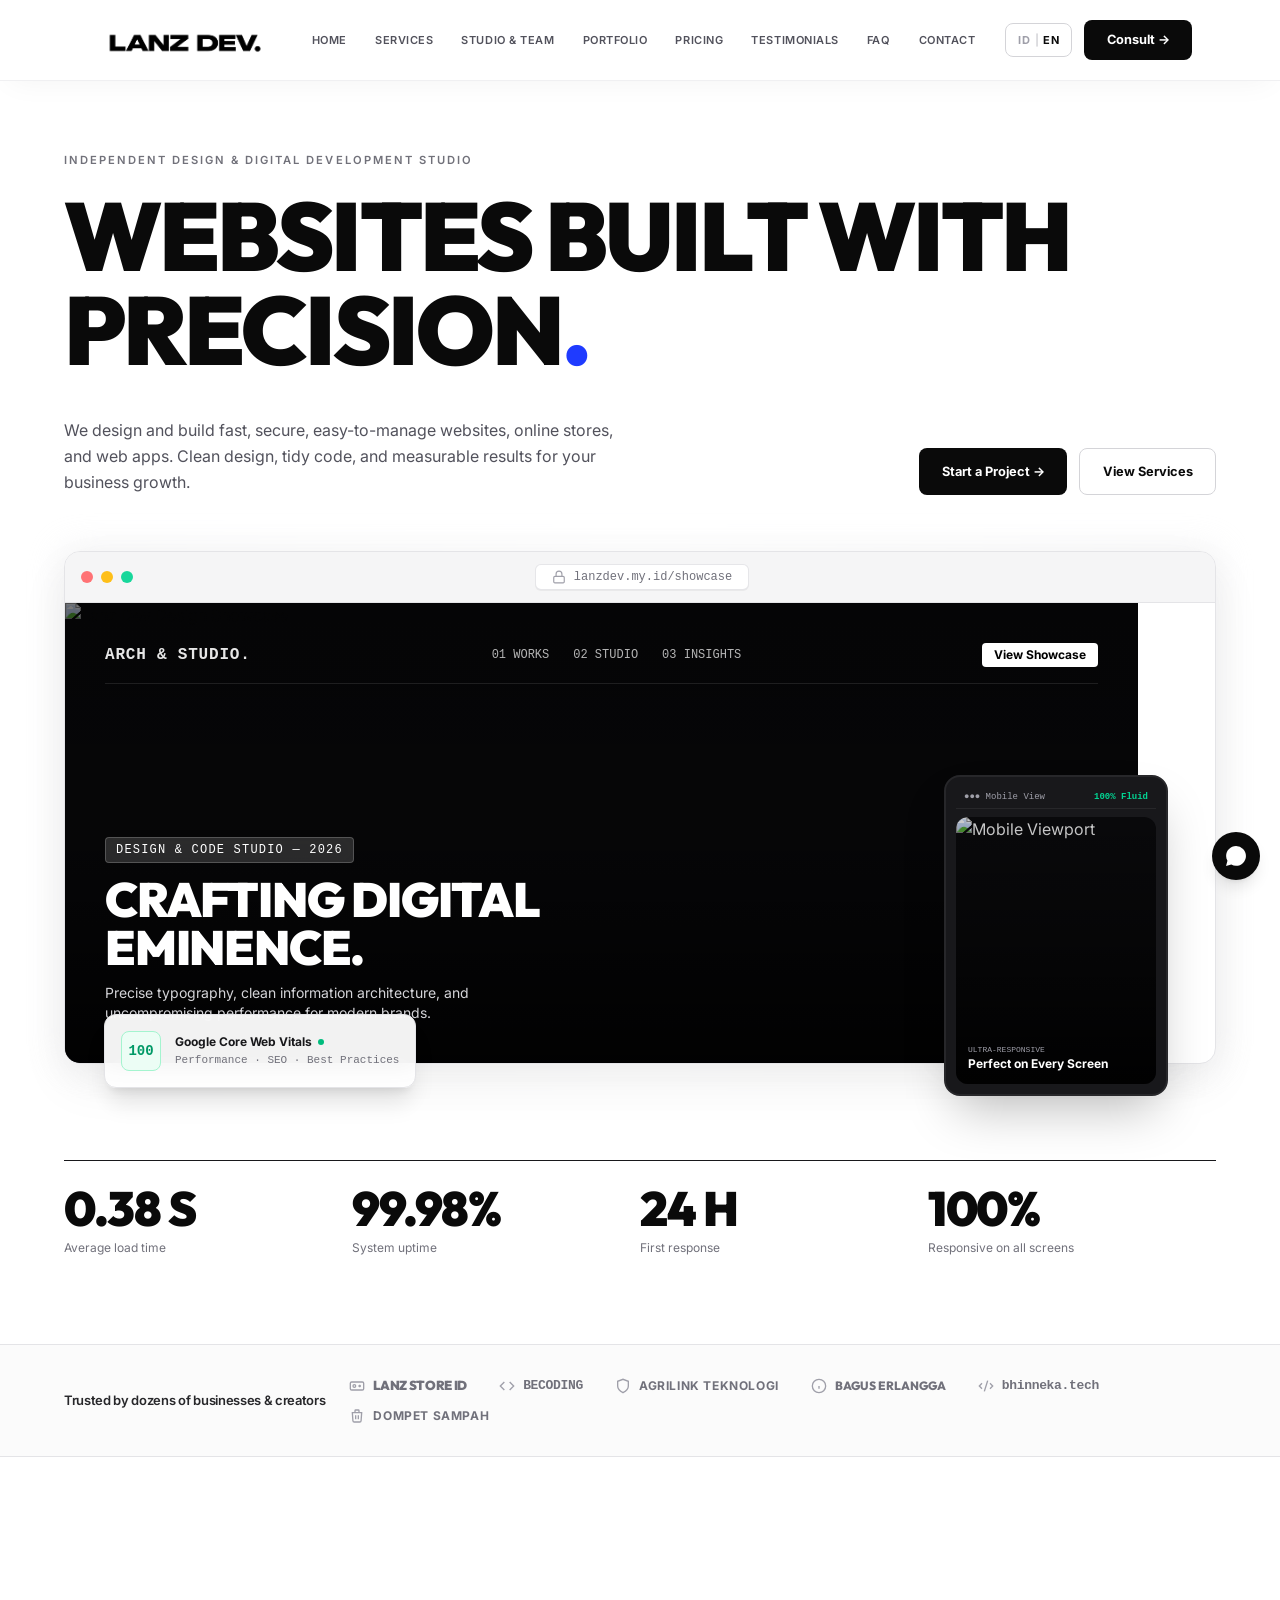
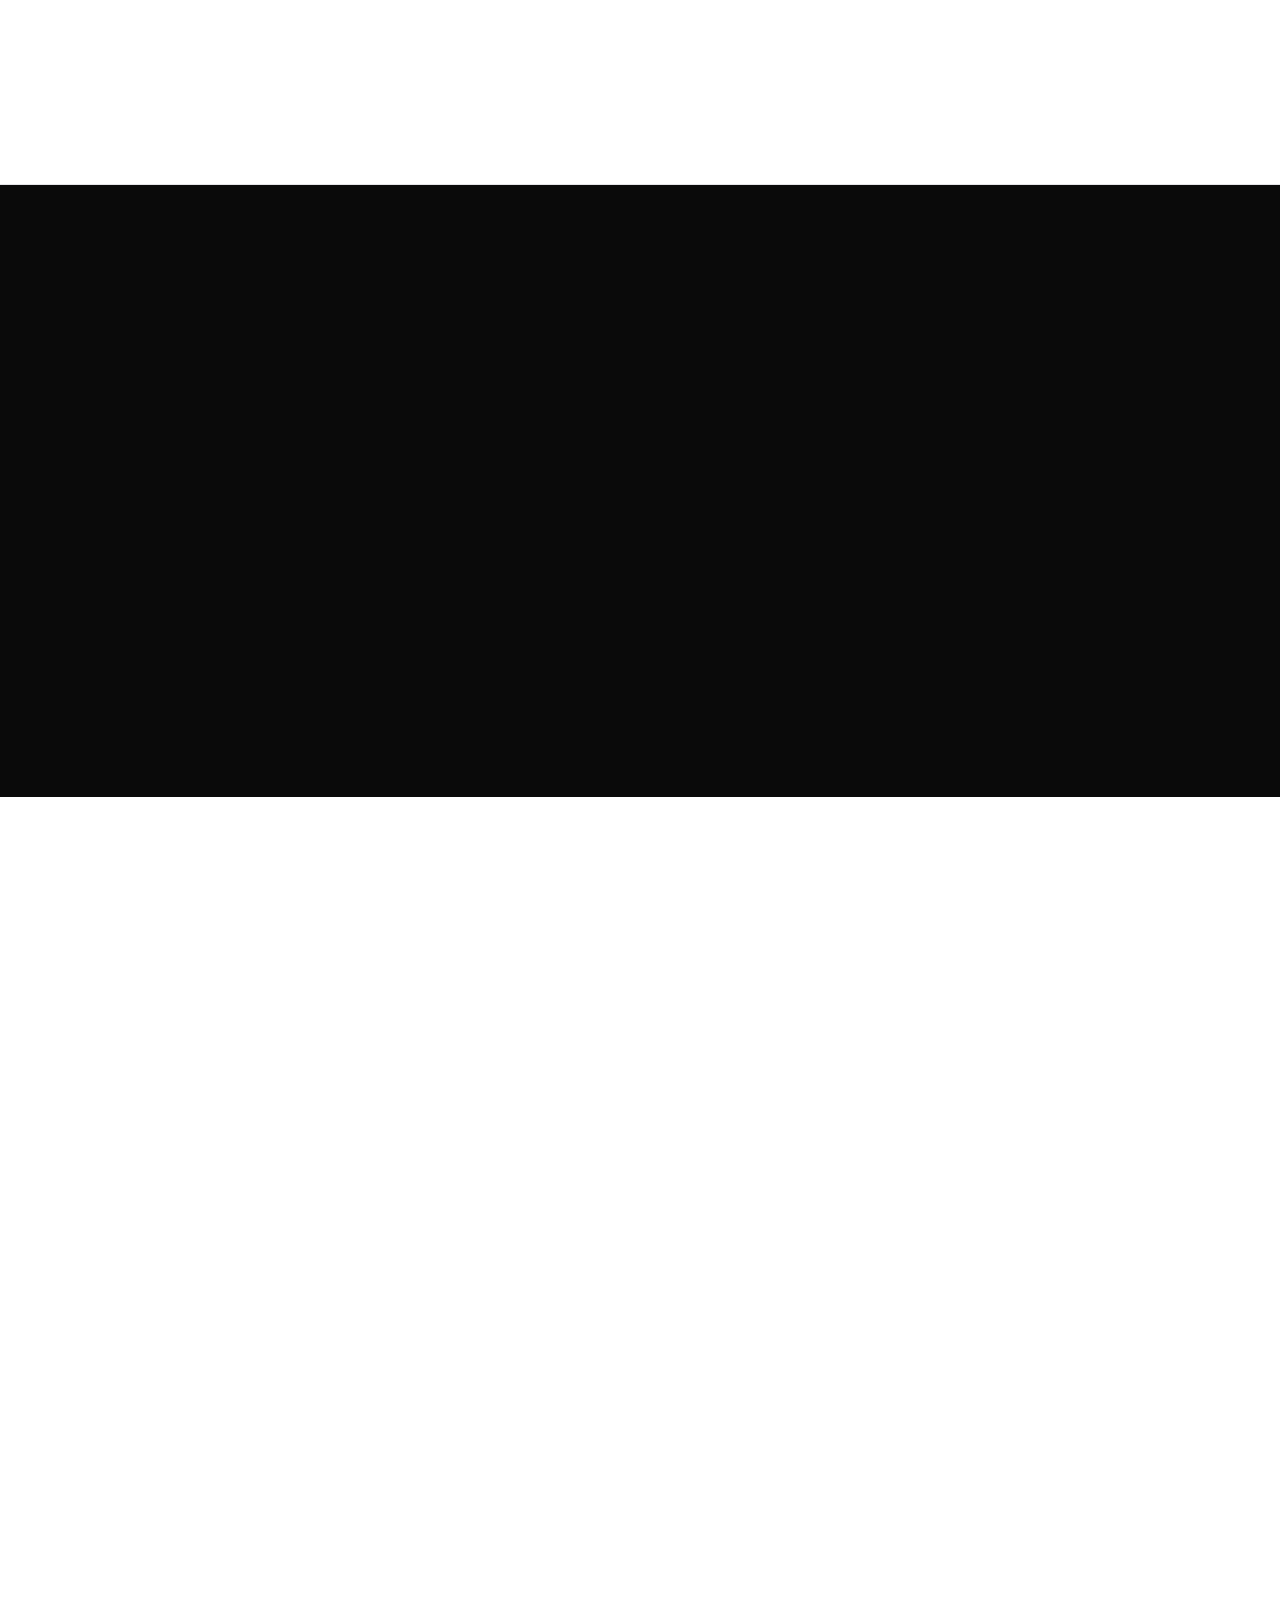
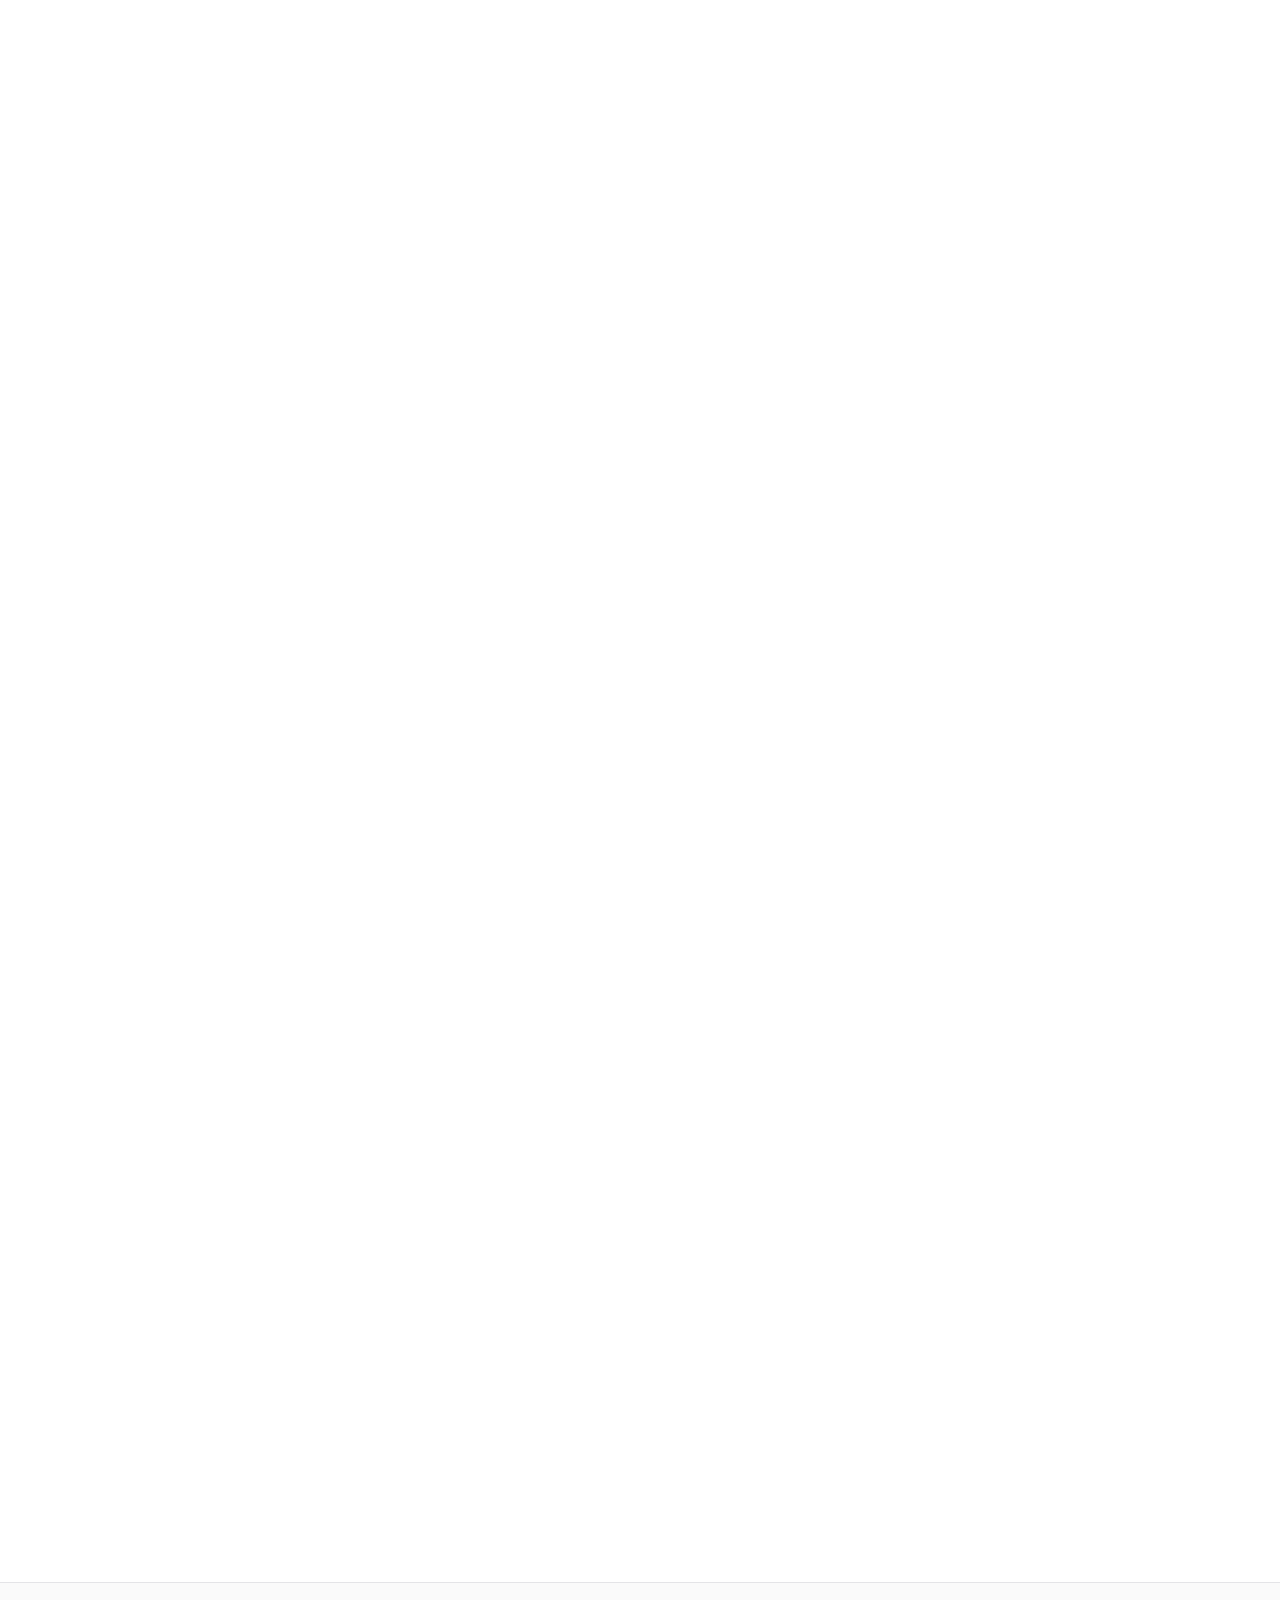
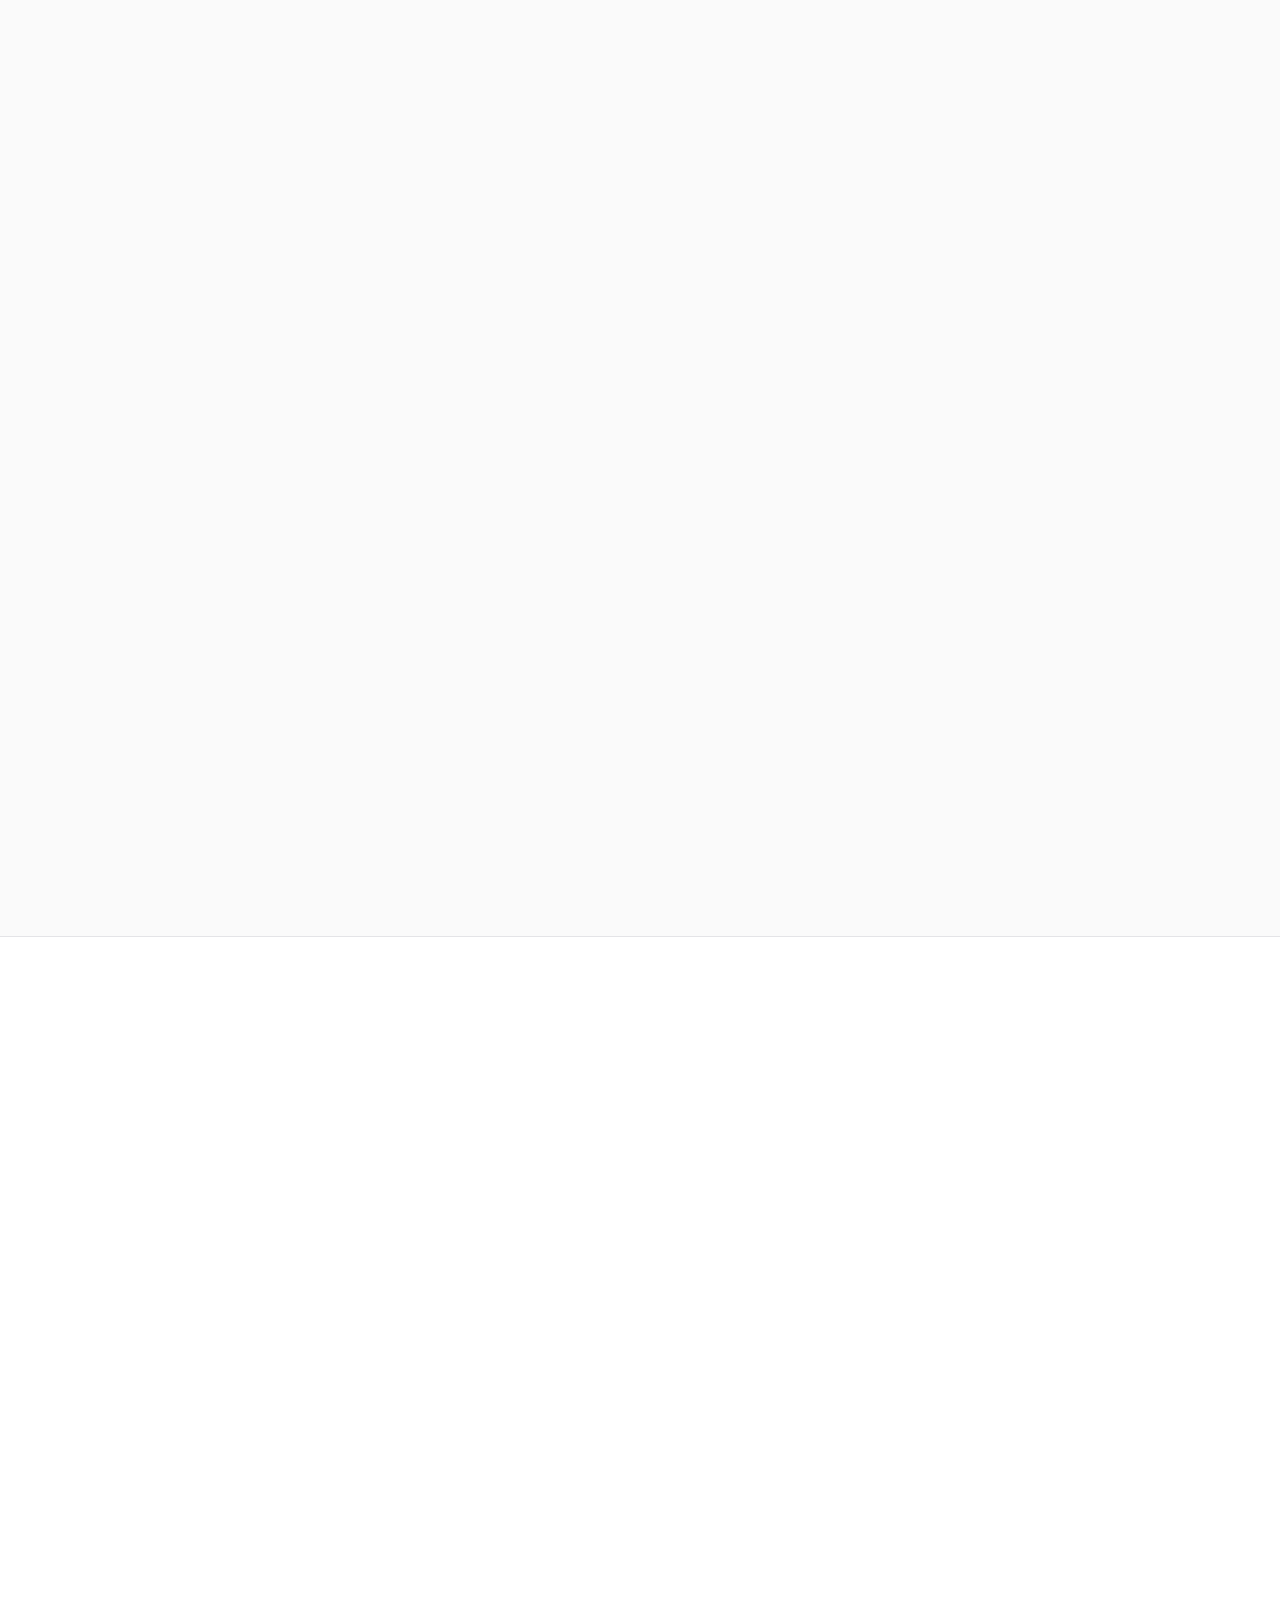
==== commit e7a4340f: "Update stylesheet links and footer logo dimensions" ====
--- a/index.html
+++ b/index.html
@@ -28,8 +28,8 @@
 <link rel="preconnect" href="https://fonts.googleapis.com" />
 <link rel="preconnect" href="https://fonts.gstatic.com" crossorigin />
 <link rel="preconnect" href="https://images.unsplash.com" crossorigin />
-<link rel="preload" as="style" href="style.css?v=3" />
-<link rel="stylesheet" href="style.css?v=3" />
+<link rel="preload" as="style" href="style.css?v=4" />
+<link rel="stylesheet" href="style.css?v=4" />
 <link rel="preload" as="style" href="https://fonts.googleapis.com/css2?family=Inter:wght@400;500;600;700;800&family=Outfit:wght@700;800;900&display=swap" onload="this.rel='stylesheet'" />
 <noscript><link rel="stylesheet" href="https://fonts.googleapis.com/css2?family=Inter:wght@400;500;600;700;800&family=Outfit:wght@700;800;900&display=swap" /></noscript>
 <script type="application/ld+json">
@@ -276,7 +276,7 @@
 <footer class="px-6 pt-16 pb-8 border-t border-zinc-200">
   <div class="max-w-6xl mx-auto grid md:grid-cols-4 gap-10 pb-12 border-b border-zinc-200 text-xs">
     <div class="space-y-4">
-      <a href="#top" class="inline-flex items-center gap-2 group" aria-label="Lanz Dev"><img src="logo.png" alt="Lanz Dev Logo" width="140" height="48" loading="lazy" class="h-10 sm:h-12 w-auto max-h-12 object-contain group-hover:scale-105 transition-transform" /></a>
+      <a href="#top" class="inline-flex items-center gap-2 group" aria-label="Lanz Dev"><img src="logo.png" alt="Lanz Dev Logo" width="190" height="64" loading="lazy" class="h-14 sm:h-16 w-auto max-h-16 object-contain group-hover:scale-105 transition-transform" /></a>
       <p class="text-zinc-500 leading-relaxed" data-i="fAbout"></p>
     </div>
     <div><div class="eyebrow !text-zinc-900 mb-4" data-i="fNav"></div><ul id="fnav" class="space-y-2 text-zinc-600 font-medium"></ul></div>
--- a/style.css
+++ b/style.css
@@ -1,2 +1,2 @@
 /*! tailwindcss v4.3.5 | MIT License | https://tailwindcss.com */
-@layer properties{@supports (((-webkit-hyphens:none)) and (not (margin-trim:block))) or ((-moz-orient:inline) and (not (color:rgb(from red r g b)))){*,:before,:after,::backdrop{--tw-space-y-reverse:0;--tw-border-style:solid;--tw-gradient-position:initial;--tw-gradient-from:#0000;--tw-gradient-via:#0000;--tw-gradient-to:#0000;--tw-gradient-stops:initial;--tw-gradient-via-stops:initial;--tw-gradient-from-position:0%;--tw-gradient-via-position:50%;--tw-gradient-to-position:100%;--tw-leading:initial;--tw-font-weight:initial;--tw-tracking:initial;--tw-shadow:0 0 #0000;--tw-shadow-color:initial;--tw-shadow-alpha:100%;--tw-inset-shadow:0 0 #0000;--tw-inset-shadow-color:initial;--tw-inset-shadow-alpha:100%;--tw-ring-color:initial;--tw-ring-shadow:0 0 #0000;--tw-inset-ring-color:initial;--tw-inset-ring-shadow:0 0 #0000;--tw-ring-inset:initial;--tw-ring-offset-width:0px;--tw-ring-offset-color:#fff;--tw-ring-offset-shadow:0 0 #0000;--tw-blur:initial;--tw-brightness:initial;--tw-contrast:initial;--tw-grayscale:initial;--tw-hue-rotate:initial;--tw-invert:initial;--tw-opacity:initial;--tw-saturate:initial;--tw-sepia:initial;--tw-drop-shadow:initial;--tw-drop-shadow-color:initial;--tw-drop-shadow-alpha:100%;--tw-drop-shadow-size:initial;--tw-backdrop-blur:initial;--tw-backdrop-brightness:initial;--tw-backdrop-contrast:initial;--tw-backdrop-grayscale:initial;--tw-backdrop-hue-rotate:initial;--tw-backdrop-invert:initial;--tw-backdrop-opacity:initial;--tw-backdrop-saturate:initial;--tw-backdrop-sepia:initial;--tw-duration:initial;--tw-scale-x:1;--tw-scale-y:1;--tw-scale-z:1;--tw-translate-x:0;--tw-translate-y:0;--tw-translate-z:0}}}@layer theme{:root,:host{--font-sans:"Inter",sans-serif;--font-mono:ui-monospace, SFMono-Regular, Menlo, Monaco, Consolas, "Liberation Mono", "Courier New", monospace;--color-red-400:oklch(70.4% .191 22.216);--color-amber-400:oklch(82.8% .189 84.429);--color-amber-500:oklch(76.9% .188 70.08);--color-emerald-50:oklch(97.9% .021 166.113);--color-emerald-200:oklch(90.5% .093 164.15);--color-emerald-400:oklch(76.5% .177 163.223);--color-emerald-500:oklch(69.6% .17 162.48);--color-emerald-600:oklch(59.6% .145 163.225);--color-emerald-700:oklch(50.8% .118 165.612);--color-zinc-50:oklch(98.5% 0 none);--color-zinc-100:oklch(96.7% .001 286.375);--color-zinc-200:oklch(92% .004 286.32);--color-zinc-300:oklch(87.1% .006 286.286);--color-zinc-400:oklch(70.5% .015 286.067);--color-zinc-500:oklch(55.2% .016 285.938);--color-zinc-600:oklch(44.2% .017 285.786);--color-zinc-700:oklch(37% .013 285.805);--color-zinc-800:oklch(27.4% .006 286.033);--color-zinc-900:oklch(21% .006 285.885);--color-zinc-950:oklch(14.1% .005 285.823);--color-black:#000;--color-white:#fff;--spacing:.25rem;--container-md:28rem;--container-xl:36rem;--container-2xl:42rem;--container-5xl:64rem;--container-6xl:72rem;--text-xs:.75rem;--text-xs--line-height:calc(1 / .75);--text-sm:.875rem;--text-sm--line-height:calc(1.25 / .875);--text-base:1rem;--text-base--line-height:calc(1.5 / 1);--text-lg:1.125rem;--text-lg--line-height:calc(1.75 / 1.125);--text-xl:1.25rem;--text-xl--line-height:calc(1.75 / 1.25);--text-2xl:1.5rem;--text-2xl--line-height:calc(2 / 1.5);--text-3xl:1.875rem;--text-3xl--line-height:calc(2.25 / 1.875);--text-4xl:2.25rem;--text-4xl--line-height:calc(2.5 / 2.25);--text-5xl:3rem;--text-5xl--line-height:1;--text-6xl:3.75rem;--text-6xl--line-height:1;--text-8xl:6rem;--text-8xl--line-height:1;--font-weight-normal:400;--font-weight-medium:500;--font-weight-semibold:600;--font-weight-bold:700;--font-weight-extrabold:800;--font-weight-black:900;--tracking-tight:-.025em;--tracking-wider:.05em;--tracking-widest:.1em;--leading-relaxed:1.625;--radius-md:.375rem;--radius-lg:.5rem;--radius-xl:.75rem;--radius-2xl:1rem;--blur-md:12px;--blur-lg:16px;--blur-xl:24px;--default-transition-duration:.15s;--default-transition-timing-function:cubic-bezier(.4, 0, .2, 1);--default-font-family:var(--font-sans);--default-mono-font-family:var(--font-mono);--font-display:"Outfit","Inter",sans-serif;--color-ink:#0a0a0a;--color-blue:#1f3bff}}@layer base{*,:after,:before,::backdrop{box-sizing:border-box;border:0 solid;margin:0;padding:0}::file-selector-button{box-sizing:border-box;border:0 solid;margin:0;padding:0}html,:host{-webkit-text-size-adjust:100%;tab-size:4;line-height:1.5;font-family:var(--default-font-family,-apple-system, BlinkMacSystemFont, "Segoe UI", Roboto, "Helvetica Neue", "Noto Sans", Arial, sans-serif, "Apple Color Emoji", "Segoe UI Emoji", "Segoe UI Symbol", "Noto Color Emoji");font-feature-settings:var(--default-font-feature-settings,normal);font-variation-settings:var(--default-font-variation-settings,normal);-webkit-tap-highlight-color:transparent}hr{height:0;color:inherit;border-top-width:1px}abbr:where([title]){-webkit-text-decoration:underline dotted;text-decoration:underline dotted}h1,h2,h3,h4,h5,h6{font-size:inherit;font-weight:inherit}a{color:inherit;-webkit-text-decoration:inherit;-webkit-text-decoration:inherit;-webkit-text-decoration:inherit;text-decoration:inherit}b,strong{font-weight:bolder}code,kbd,samp,pre{font-family:var(--default-mono-font-family,ui-monospace, SFMono-Regular, Menlo, Monaco, Consolas, "Liberation Mono", "Courier New", monospace);font-feature-settings:var(--default-mono-font-feature-settings,normal);font-variation-settings:var(--default-mono-font-variation-settings,normal);font-size:1em}small{font-size:80%}sub,sup{vertical-align:baseline;font-size:75%;line-height:0;position:relative}sub{bottom:-.25em}sup{top:-.5em}table{text-indent:0;border-color:inherit;border-collapse:collapse}:-moz-focusring:where(:not(iframe)){outline:auto}progress{vertical-align:baseline}summary{display:list-item}ol,ul,menu{list-style:none}img,svg,video,canvas,audio,iframe,embed,object{vertical-align:middle;display:block}img,video{max-width:100%;height:auto}button,input,select,optgroup,textarea{font:inherit;font-feature-settings:inherit;font-variation-settings:inherit;letter-spacing:inherit;color:inherit;opacity:1;background-color:#0000;border-radius:0}::file-selector-button{font:inherit;font-feature-settings:inherit;font-variation-settings:inherit;letter-spacing:inherit;color:inherit;opacity:1;background-color:#0000;border-radius:0}:where(select:is([multiple],[size])) optgroup{font-weight:bolder}:where(select:is([multiple],[size])) optgroup option{padding-inline-start:20px}::file-selector-button{margin-inline-end:4px}::placeholder{opacity:1}@supports (not ((-webkit-appearance:-apple-pay-button))) or (contain-intrinsic-size:1px){::placeholder{color:currentColor}@supports (color:color-mix(in lab, red, red)){::placeholder{color:color-mix(in oklab, currentcolor 50%, transparent)}}}textarea{resize:vertical}::-webkit-search-decoration{-webkit-appearance:none}::-webkit-date-and-time-value{min-height:1lh;text-align:inherit}::-webkit-datetime-edit{display:inline-flex}::-webkit-datetime-edit-fields-wrapper{padding:0}::-webkit-datetime-edit{padding-block:0}::-webkit-datetime-edit-year-field{padding-block:0}::-webkit-datetime-edit-month-field{padding-block:0}::-webkit-datetime-edit-day-field{padding-block:0}::-webkit-datetime-edit-hour-field{padding-block:0}::-webkit-datetime-edit-minute-field{padding-block:0}::-webkit-datetime-edit-second-field{padding-block:0}::-webkit-datetime-edit-millisecond-field{padding-block:0}::-webkit-datetime-edit-meridiem-field{padding-block:0}::-webkit-calendar-picker-indicator{line-height:1}:-moz-ui-invalid{box-shadow:none}button,input:where([type=button],[type=reset],[type=submit]){appearance:button}::file-selector-button{appearance:button}::-webkit-inner-spin-button{height:auto}::-webkit-outer-spin-button{height:auto}[hidden]:where(:not([hidden=until-found])){display:none!important}}@layer components{.eyebrow{letter-spacing:.18em;text-transform:uppercase;color:#71717a;font-size:.7rem;font-weight:600}.btn{border-radius:.5rem;align-items:center;gap:.5rem;padding:.8rem 1.4rem;font-size:.8rem;font-weight:700;transition:all .2s;display:inline-flex}.btn:active{transform:scale(.97)}.btn-dark{color:#fff;background:#0a0a0a}.btn-dark:hover{background:#27272a}.btn-line{background:#fff;border:1px solid #d4d4d8}.btn-line:hover{background:#f4f4f5}.fld{background:#fff;border:1px solid #d4d4d8;border-radius:.5rem;width:100%;padding:.8rem 1rem;font-size:.85rem;transition:border-color .2s,box-shadow .2s}.fld:focus{border-color:#0a0a0a;outline:none;box-shadow:0 0 0 3px #0a0a0a0f}}@layer utilities{.absolute{position:absolute}.fixed{position:fixed}.relative{position:relative}.-inset-1{inset:calc(var(--spacing) * -1)}.inset-0{inset:0}.top-0{top:0}.right-0{right:0}.right-5{right:calc(var(--spacing) * 5)}.right-8{right:calc(var(--spacing) * 8)}.-bottom-6{bottom:calc(var(--spacing) * -6)}.-bottom-8{bottom:calc(var(--spacing) * -8)}.bottom-5{bottom:calc(var(--spacing) * 5)}.left-0{left:0}.left-6{left:calc(var(--spacing) * 6)}.z-20{z-index:20}.z-50{z-index:50}.mx-1{margin-inline:var(--spacing)}.mx-auto{margin-inline:auto}.mt-1{margin-top:var(--spacing)}.mt-2{margin-top:calc(var(--spacing) * 2)}.mt-8{margin-top:calc(var(--spacing) * 8)}.mt-10{margin-top:calc(var(--spacing) * 10)}.mt-12{margin-top:calc(var(--spacing) * 12)}.mt-16{margin-top:calc(var(--spacing) * 16)}.mt-20{margin-top:calc(var(--spacing) * 20)}.mb-2{margin-bottom:calc(var(--spacing) * 2)}.mb-3{margin-bottom:calc(var(--spacing) * 3)}.mb-4{margin-bottom:calc(var(--spacing) * 4)}.mb-6{margin-bottom:calc(var(--spacing) * 6)}.mb-8{margin-bottom:calc(var(--spacing) * 8)}.mb-10{margin-bottom:calc(var(--spacing) * 10)}.mb-12{margin-bottom:calc(var(--spacing) * 12)}.mb-14{margin-bottom:calc(var(--spacing) * 14)}.line-clamp-2{-webkit-line-clamp:2;-webkit-box-orient:vertical;display:-webkit-box;overflow:hidden}.block{display:block}.flex{display:flex}.grid{display:grid}.hidden{display:none}.inline-block{display:inline-block}.inline-flex{display:inline-flex}.aspect-9\/12{aspect-ratio:9/12}.aspect-16\/9{aspect-ratio:16/9}.aspect-16\/10{aspect-ratio:16/10}.h-1\.5{height:calc(var(--spacing) * 1.5)}.h-2\.5{height:calc(var(--spacing) * 2.5)}.h-3{height:calc(var(--spacing) * 3)}.h-3\.5{height:calc(var(--spacing) * 3.5)}.h-4{height:calc(var(--spacing) * 4)}.h-6{height:calc(var(--spacing) * 6)}.h-10{height:calc(var(--spacing) * 10)}.h-11{height:calc(var(--spacing) * 11)}.h-12{height:calc(var(--spacing) * 12)}.h-20{height:calc(var(--spacing) * 20)}.h-full{height:100%}.max-h-12{max-height:calc(var(--spacing) * 12)}.max-h-14{max-height:calc(var(--spacing) * 14)}.max-h-\[460px\]{max-height:460px}.w-1\.5{width:calc(var(--spacing) * 1.5)}.w-2\.5{width:calc(var(--spacing) * 2.5)}.w-3{width:calc(var(--spacing) * 3)}.w-3\.5{width:calc(var(--spacing) * 3.5)}.w-4{width:calc(var(--spacing) * 4)}.w-6{width:calc(var(--spacing) * 6)}.w-10{width:calc(var(--spacing) * 10)}.w-11{width:calc(var(--spacing) * 11)}.w-12{width:calc(var(--spacing) * 12)}.w-48{width:calc(var(--spacing) * 48)}.w-auto{width:auto}.w-full{width:100%}.max-w-2xl{max-width:var(--container-2xl)}.max-w-5xl{max-width:var(--container-5xl)}.max-w-6xl{max-width:var(--container-6xl)}.max-w-\[210px\]{max-width:210px}.max-w-md{max-width:var(--container-md)}.max-w-xl{max-width:var(--container-xl)}.shrink-0{flex-shrink:0}.grow{flex-grow:1}.cursor-default{cursor:default}.grid-cols-2{grid-template-columns:repeat(2,minmax(0,1fr))}.flex-col{flex-direction:column}.flex-wrap{flex-wrap:wrap}.items-center{align-items:center}.items-end{align-items:flex-end}.items-stretch{align-items:stretch}.justify-between{justify-content:space-between}.justify-center{justify-content:center}.justify-end{justify-content:flex-end}.gap-0\.5{gap:calc(var(--spacing) * .5)}.gap-1\.5{gap:calc(var(--spacing) * 1.5)}.gap-2{gap:calc(var(--spacing) * 2)}.gap-3{gap:calc(var(--spacing) * 3)}.gap-3\.5{gap:calc(var(--spacing) * 3.5)}.gap-4{gap:calc(var(--spacing) * 4)}.gap-5{gap:calc(var(--spacing) * 5)}.gap-6{gap:calc(var(--spacing) * 6)}.gap-7{gap:calc(var(--spacing) * 7)}.gap-8{gap:calc(var(--spacing) * 8)}.gap-10{gap:calc(var(--spacing) * 10)}.gap-12{gap:calc(var(--spacing) * 12)}.gap-px{gap:1px}:where(.space-y-0\.5>:not(:last-child)){--tw-space-y-reverse:0;margin-block-start:calc(calc(var(--spacing) * .5) * var(--tw-space-y-reverse));margin-block-end:calc(calc(var(--spacing) * .5) * calc(1 - var(--tw-space-y-reverse)))}:where(.space-y-1>:not(:last-child)){--tw-space-y-reverse:0;margin-block-start:calc(var(--spacing) * var(--tw-space-y-reverse));margin-block-end:calc(var(--spacing) * calc(1 - var(--tw-space-y-reverse)))}:where(.space-y-1\.5>:not(:last-child)){--tw-space-y-reverse:0;margin-block-start:calc(calc(var(--spacing) * 1.5) * var(--tw-space-y-reverse));margin-block-end:calc(calc(var(--spacing) * 1.5) * calc(1 - var(--tw-space-y-reverse)))}:where(.space-y-2>:not(:last-child)){--tw-space-y-reverse:0;margin-block-start:calc(calc(var(--spacing) * 2) * var(--tw-space-y-reverse));margin-block-end:calc(calc(var(--spacing) * 2) * calc(1 - var(--tw-space-y-reverse)))}:where(.space-y-3>:not(:last-child)){--tw-space-y-reverse:0;margin-block-start:calc(calc(var(--spacing) * 3) * var(--tw-space-y-reverse));margin-block-end:calc(calc(var(--spacing) * 3) * calc(1 - var(--tw-space-y-reverse)))}:where(.space-y-4>:not(:last-child)){--tw-space-y-reverse:0;margin-block-start:calc(calc(var(--spacing) * 4) * var(--tw-space-y-reverse));margin-block-end:calc(calc(var(--spacing) * 4) * calc(1 - var(--tw-space-y-reverse)))}:where(.space-y-5>:not(:last-child)){--tw-space-y-reverse:0;margin-block-start:calc(calc(var(--spacing) * 5) * var(--tw-space-y-reverse));margin-block-end:calc(calc(var(--spacing) * 5) * calc(1 - var(--tw-space-y-reverse)))}:where(.space-y-6>:not(:last-child)){--tw-space-y-reverse:0;margin-block-start:calc(calc(var(--spacing) * 6) * var(--tw-space-y-reverse));margin-block-end:calc(calc(var(--spacing) * 6) * calc(1 - var(--tw-space-y-reverse)))}.gap-x-6{column-gap:calc(var(--spacing) * 6)}.gap-y-3\.5{row-gap:calc(var(--spacing) * 3.5)}.self-end{align-self:flex-end}.self-start{align-self:flex-start}.truncate{text-overflow:ellipsis;white-space:nowrap;overflow:hidden}.overflow-hidden{overflow:hidden}.scroll-smooth{scroll-behavior:smooth}.rounded{border-radius:.25rem}.rounded-2xl{border-radius:var(--radius-2xl)}.rounded-full{border-radius:2147483647px}.rounded-lg{border-radius:var(--radius-lg)}.rounded-md{border-radius:var(--radius-md)}.rounded-xl{border-radius:var(--radius-xl)}.border{border-style:var(--tw-border-style);border-width:1px}.border-2{border-style:var(--tw-border-style);border-width:2px}.border-y{border-block-style:var(--tw-border-style);border-block-width:1px}.border-t{border-top-style:var(--tw-border-style);border-top-width:1px}.border-r{border-right-style:var(--tw-border-style);border-right-width:1px}.border-b{border-bottom-style:var(--tw-border-style);border-bottom-width:1px}.border-l{border-left-style:var(--tw-border-style);border-left-width:1px}.border-emerald-200{border-color:var(--color-emerald-200)}.border-ink{border-color:var(--color-ink)}.border-white\/10{border-color:#ffffff1a}@supports (color:color-mix(in lab, red, red)){.border-white\/10{border-color:color-mix(in oklab, var(--color-white) 10%, transparent)}}.border-white\/20{border-color:#fff3}@supports (color:color-mix(in lab, red, red)){.border-white\/20{border-color:color-mix(in oklab, var(--color-white) 20%, transparent)}}.border-zinc-100{border-color:var(--color-zinc-100)}.border-zinc-200{border-color:var(--color-zinc-200)}.border-zinc-200\/80{border-color:#e4e4e7cc}@supports (color:color-mix(in lab, red, red)){.border-zinc-200\/80{border-color:color-mix(in oklab, var(--color-zinc-200) 80%, transparent)}}.border-zinc-200\/90{border-color:#e4e4e7e6}@supports (color:color-mix(in lab, red, red)){.border-zinc-200\/90{border-color:color-mix(in oklab, var(--color-zinc-200) 90%, transparent)}}.border-zinc-300{border-color:var(--color-zinc-300)}.border-zinc-800{border-color:var(--color-zinc-800)}.border-zinc-900{border-color:var(--color-zinc-900)}.\!bg-white{background-color:var(--color-white)!important}.bg-amber-400\/90{background-color:#fcbb00e6}@supports (color:color-mix(in lab, red, red)){.bg-amber-400\/90{background-color:color-mix(in oklab, var(--color-amber-400) 90%, transparent)}}.bg-emerald-50{background-color:var(--color-emerald-50)}.bg-emerald-400\/90{background-color:#00d294e6}@supports (color:color-mix(in lab, red, red)){.bg-emerald-400\/90{background-color:color-mix(in oklab, var(--color-emerald-400) 90%, transparent)}}.bg-emerald-500{background-color:var(--color-emerald-500)}.bg-ink{background-color:var(--color-ink)}.bg-red-400\/90{background-color:#ff6568e6}@supports (color:color-mix(in lab, red, red)){.bg-red-400\/90{background-color:color-mix(in oklab, var(--color-red-400) 90%, transparent)}}.bg-white{background-color:var(--color-white)}.bg-white\/15{background-color:#ffffff26}@supports (color:color-mix(in lab, red, red)){.bg-white\/15{background-color:color-mix(in oklab, var(--color-white) 15%, transparent)}}.bg-white\/80{background-color:#fffc}@supports (color:color-mix(in lab, red, red)){.bg-white\/80{background-color:color-mix(in oklab, var(--color-white) 80%, transparent)}}.bg-white\/95{background-color:#fffffff2}@supports (color:color-mix(in lab, red, red)){.bg-white\/95{background-color:color-mix(in oklab, var(--color-white) 95%, transparent)}}.bg-zinc-50{background-color:var(--color-zinc-50)}.bg-zinc-50\/70{background-color:#fafafab3}@supports (color:color-mix(in lab, red, red)){.bg-zinc-50\/70{background-color:color-mix(in oklab, var(--color-zinc-50) 70%, transparent)}}.bg-zinc-100{background-color:var(--color-zinc-100)}.bg-zinc-100\/90{background-color:#f4f4f5e6}@supports (color:color-mix(in lab, red, red)){.bg-zinc-100\/90{background-color:color-mix(in oklab, var(--color-zinc-100) 90%, transparent)}}.bg-zinc-300{background-color:var(--color-zinc-300)}.bg-zinc-800{background-color:var(--color-zinc-800)}.bg-zinc-900{background-color:var(--color-zinc-900)}.bg-zinc-950{background-color:var(--color-zinc-950)}.bg-gradient-to-r{--tw-gradient-position:to right in oklab;background-image:linear-gradient(var(--tw-gradient-stops))}.bg-gradient-to-t{--tw-gradient-position:to top in oklab;background-image:linear-gradient(var(--tw-gradient-stops))}.from-black\/85{--tw-gradient-from:#000000d9}@supports (color:color-mix(in lab, red, red)){.from-black\/85{--tw-gradient-from:color-mix(in oklab, var(--color-black) 85%, transparent)}}.from-black\/85{--tw-gradient-stops:var(--tw-gradient-via-stops,var(--tw-gradient-position), var(--tw-gradient-from) var(--tw-gradient-from-position), var(--tw-gradient-to) var(--tw-gradient-to-position))}.from-black\/90{--tw-gradient-from:#000000e6}@supports (color:color-mix(in lab, red, red)){.from-black\/90{--tw-gradient-from:color-mix(in oklab, var(--color-black) 90%, transparent)}}.from-black\/90{--tw-gradient-stops:var(--tw-gradient-via-stops,var(--tw-gradient-position), var(--tw-gradient-from) var(--tw-gradient-from-position), var(--tw-gradient-to) var(--tw-gradient-to-position))}.from-zinc-200{--tw-gradient-from:var(--color-zinc-200);--tw-gradient-stops:var(--tw-gradient-via-stops,var(--tw-gradient-position), var(--tw-gradient-from) var(--tw-gradient-from-position), var(--tw-gradient-to) var(--tw-gradient-to-position))}.via-black\/25{--tw-gradient-via:#00000040}@supports (color:color-mix(in lab, red, red)){.via-black\/25{--tw-gradient-via:color-mix(in oklab, var(--color-black) 25%, transparent)}}.via-black\/25{--tw-gradient-via-stops:var(--tw-gradient-position), var(--tw-gradient-from) var(--tw-gradient-from-position), var(--tw-gradient-via) var(--tw-gradient-via-position), var(--tw-gradient-to) var(--tw-gradient-to-position);--tw-gradient-stops:var(--tw-gradient-via-stops)}.via-black\/35{--tw-gradient-via:#00000059}@supports (color:color-mix(in lab, red, red)){.via-black\/35{--tw-gradient-via:color-mix(in oklab, var(--color-black) 35%, transparent)}}.via-black\/35{--tw-gradient-via-stops:var(--tw-gradient-position), var(--tw-gradient-from) var(--tw-gradient-from-position), var(--tw-gradient-via) var(--tw-gradient-via-position), var(--tw-gradient-to) var(--tw-gradient-to-position);--tw-gradient-stops:var(--tw-gradient-via-stops)}.via-black\/40{--tw-gradient-via:#0006}@supports (color:color-mix(in lab, red, red)){.via-black\/40{--tw-gradient-via:color-mix(in oklab, var(--color-black) 40%, transparent)}}.via-black\/40{--tw-gradient-via-stops:var(--tw-gradient-position), var(--tw-gradient-from) var(--tw-gradient-from-position), var(--tw-gradient-via) var(--tw-gradient-via-position), var(--tw-gradient-to) var(--tw-gradient-to-position);--tw-gradient-stops:var(--tw-gradient-via-stops)}.via-zinc-100{--tw-gradient-via:var(--color-zinc-100);--tw-gradient-via-stops:var(--tw-gradient-position), var(--tw-gradient-from) var(--tw-gradient-from-position), var(--tw-gradient-via) var(--tw-gradient-via-position), var(--tw-gradient-to) var(--tw-gradient-to-position);--tw-gradient-stops:var(--tw-gradient-via-stops)}.to-black\/45{--tw-gradient-to:#00000073}@supports (color:color-mix(in lab, red, red)){.to-black\/45{--tw-gradient-to:color-mix(in oklab, var(--color-black) 45%, transparent)}}.to-black\/45{--tw-gradient-stops:var(--tw-gradient-via-stops,var(--tw-gradient-position), var(--tw-gradient-from) var(--tw-gradient-from-position), var(--tw-gradient-to) var(--tw-gradient-to-position))}.to-transparent{--tw-gradient-to:transparent;--tw-gradient-stops:var(--tw-gradient-via-stops,var(--tw-gradient-position), var(--tw-gradient-from) var(--tw-gradient-from-position), var(--tw-gradient-to) var(--tw-gradient-to-position))}.to-zinc-200{--tw-gradient-to:var(--color-zinc-200);--tw-gradient-stops:var(--tw-gradient-via-stops,var(--tw-gradient-position), var(--tw-gradient-from) var(--tw-gradient-from-position), var(--tw-gradient-to) var(--tw-gradient-to-position))}.fill-current{fill:currentColor}.object-contain{object-fit:contain}.object-cover{object-fit:cover}.object-center{object-position:center}.p-1{padding:var(--spacing)}.p-2{padding:calc(var(--spacing) * 2)}.p-2\.5{padding:calc(var(--spacing) * 2.5)}.p-3{padding:calc(var(--spacing) * 3)}.p-3\.5{padding:calc(var(--spacing) * 3.5)}.p-4{padding:calc(var(--spacing) * 4)}.p-5{padding:calc(var(--spacing) * 5)}.p-6{padding:calc(var(--spacing) * 6)}.p-8{padding:calc(var(--spacing) * 8)}.\!px-4{padding-inline:calc(var(--spacing) * 4)!important}.px-1\.5{padding-inline:calc(var(--spacing) * 1.5)}.px-2{padding-inline:calc(var(--spacing) * 2)}.px-2\.5{padding-inline:calc(var(--spacing) * 2.5)}.px-3{padding-inline:calc(var(--spacing) * 3)}.px-4{padding-inline:calc(var(--spacing) * 4)}.px-6{padding-inline:calc(var(--spacing) * 6)}.\!py-2\.5{padding-block:calc(var(--spacing) * 2.5)!important}.py-0\.5{padding-block:calc(var(--spacing) * .5)}.py-1{padding-block:var(--spacing)}.py-1\.5{padding-block:calc(var(--spacing) * 1.5)}.py-2{padding-block:calc(var(--spacing) * 2)}.py-2\.5{padding-block:calc(var(--spacing) * 2.5)}.py-3{padding-block:calc(var(--spacing) * 3)}.py-4{padding-block:calc(var(--spacing) * 4)}.py-5{padding-block:calc(var(--spacing) * 5)}.py-6{padding-block:calc(var(--spacing) * 6)}.py-7{padding-block:calc(var(--spacing) * 7)}.py-20{padding-block:calc(var(--spacing) * 20)}.py-24{padding-block:calc(var(--spacing) * 24)}.pt-1{padding-top:var(--spacing)}.pt-2{padding-top:calc(var(--spacing) * 2)}.pt-3{padding-top:calc(var(--spacing) * 3)}.pt-4{padding-top:calc(var(--spacing) * 4)}.pt-6{padding-top:calc(var(--spacing) * 6)}.pt-8{padding-top:calc(var(--spacing) * 8)}.pt-10{padding-top:calc(var(--spacing) * 10)}.pt-12{padding-top:calc(var(--spacing) * 12)}.pt-16{padding-top:calc(var(--spacing) * 16)}.pt-20{padding-top:calc(var(--spacing) * 20)}.pr-4{padding-right:calc(var(--spacing) * 4)}.pb-4{padding-bottom:calc(var(--spacing) * 4)}.pb-8{padding-bottom:calc(var(--spacing) * 8)}.pb-12{padding-bottom:calc(var(--spacing) * 12)}.pb-16{padding-bottom:calc(var(--spacing) * 16)}.text-center{text-align:center}.text-right{text-align:right}.font-display{font-family:var(--font-display)}.font-mono{font-family:var(--font-mono)}.font-sans{font-family:var(--font-sans)}.text-2xl{font-size:var(--text-2xl);line-height:var(--tw-leading,var(--text-2xl--line-height))}.text-3xl{font-size:var(--text-3xl);line-height:var(--tw-leading,var(--text-3xl--line-height))}.text-4xl{font-size:var(--text-4xl);line-height:var(--tw-leading,var(--text-4xl--line-height))}.text-5xl{font-size:var(--text-5xl);line-height:var(--tw-leading,var(--text-5xl--line-height))}.text-base{font-size:var(--text-base);line-height:var(--tw-leading,var(--text-base--line-height))}.text-lg{font-size:var(--text-lg);line-height:var(--tw-leading,var(--text-lg--line-height))}.text-sm{font-size:var(--text-sm);line-height:var(--tw-leading,var(--text-sm--line-height))}.text-xl{font-size:var(--text-xl);line-height:var(--tw-leading,var(--text-xl--line-height))}.text-xs{font-size:var(--text-xs);line-height:var(--tw-leading,var(--text-xs--line-height))}.text-\[2\.25rem\]{font-size:2.25rem}.text-\[8px\]{font-size:8px}.text-\[9px\]{font-size:9px}.text-\[10px\]{font-size:10px}.text-\[11px\]{font-size:11px}.text-\[12px\]{font-size:12px}.text-\[13px\]{font-size:13px}.leading-none{--tw-leading:1;line-height:1}.leading-relaxed{--tw-leading:var(--leading-relaxed);line-height:var(--leading-relaxed)}.font-black{--tw-font-weight:var(--font-weight-black);font-weight:var(--font-weight-black)}.font-bold{--tw-font-weight:var(--font-weight-bold);font-weight:var(--font-weight-bold)}.font-extrabold{--tw-font-weight:var(--font-weight-extrabold);font-weight:var(--font-weight-extrabold)}.font-medium{--tw-font-weight:var(--font-weight-medium);font-weight:var(--font-weight-medium)}.font-normal{--tw-font-weight:var(--font-weight-normal);font-weight:var(--font-weight-normal)}.font-semibold{--tw-font-weight:var(--font-weight-semibold);font-weight:var(--font-weight-semibold)}.tracking-tight{--tw-tracking:var(--tracking-tight);letter-spacing:var(--tracking-tight)}.tracking-wider{--tw-tracking:var(--tracking-wider);letter-spacing:var(--tracking-wider)}.tracking-widest{--tw-tracking:var(--tracking-widest);letter-spacing:var(--tracking-widest)}.break-words{overflow-wrap:break-word}.\!text-ink{color:var(--color-ink)!important}.\!text-zinc-400{color:var(--color-zinc-400)!important}.\!text-zinc-900{color:var(--color-zinc-900)!important}.text-amber-500{color:var(--color-amber-500)}.text-black{color:var(--color-black)}.text-blue{color:var(--color-blue)}.text-emerald-400{color:var(--color-emerald-400)}.text-emerald-600{color:var(--color-emerald-600)}.text-emerald-700{color:var(--color-emerald-700)}.text-ink{color:var(--color-ink)}.text-white{color:var(--color-white)}.text-white\/70{color:#ffffffb3}@supports (color:color-mix(in lab, red, red)){.text-white\/70{color:color-mix(in oklab, var(--color-white) 70%, transparent)}}.text-white\/90{color:#ffffffe6}@supports (color:color-mix(in lab, red, red)){.text-white\/90{color:color-mix(in oklab, var(--color-white) 90%, transparent)}}.text-zinc-300{color:var(--color-zinc-300)}.text-zinc-400{color:var(--color-zinc-400)}.text-zinc-500{color:var(--color-zinc-500)}.text-zinc-600{color:var(--color-zinc-600)}.text-zinc-700{color:var(--color-zinc-700)}.text-zinc-800{color:var(--color-zinc-800)}.text-zinc-900{color:var(--color-zinc-900)}.lowercase{text-transform:lowercase}.uppercase{text-transform:uppercase}.opacity-40{opacity:.4}.opacity-80{opacity:.8}.opacity-85{opacity:.85}.opacity-90{opacity:.9}.shadow-2xl{--tw-shadow:0 25px 50px -12px var(--tw-shadow-color,#00000040);box-shadow:var(--tw-inset-shadow), var(--tw-inset-ring-shadow), var(--tw-ring-offset-shadow), var(--tw-ring-shadow), var(--tw-shadow)}.shadow-2xs{--tw-shadow:0 1px var(--tw-shadow-color,#0000000d);box-shadow:var(--tw-inset-shadow), var(--tw-inset-ring-shadow), var(--tw-ring-offset-shadow), var(--tw-ring-shadow), var(--tw-shadow)}.shadow-\[0_20px_50px_rgba\(0\,0\,0\,0\.06\)\]{--tw-shadow:0 20px 50px var(--tw-shadow-color,#0000000f);box-shadow:var(--tw-inset-shadow), var(--tw-inset-ring-shadow), var(--tw-ring-offset-shadow), var(--tw-ring-shadow), var(--tw-shadow)}.shadow-lg{--tw-shadow:0 10px 15px -3px var(--tw-shadow-color,#0000001a), 0 4px 6px -4px var(--tw-shadow-color,#0000001a);box-shadow:var(--tw-inset-shadow), var(--tw-inset-ring-shadow), var(--tw-ring-offset-shadow), var(--tw-ring-shadow), var(--tw-shadow)}.shadow-md{--tw-shadow:0 4px 6px -1px var(--tw-shadow-color,#0000001a), 0 2px 4px -2px var(--tw-shadow-color,#0000001a);box-shadow:var(--tw-inset-shadow), var(--tw-inset-ring-shadow), var(--tw-ring-offset-shadow), var(--tw-ring-shadow), var(--tw-shadow)}.shadow-xl{--tw-shadow:0 20px 25px -5px var(--tw-shadow-color,#0000001a), 0 8px 10px -6px var(--tw-shadow-color,#0000001a);box-shadow:var(--tw-inset-shadow), var(--tw-inset-ring-shadow), var(--tw-ring-offset-shadow), var(--tw-ring-shadow), var(--tw-shadow)}.shadow-xs{--tw-shadow:0 1px 2px 0 var(--tw-shadow-color,#0000000d);box-shadow:var(--tw-inset-shadow), var(--tw-inset-ring-shadow), var(--tw-ring-offset-shadow), var(--tw-ring-shadow), var(--tw-shadow)}.blur-lg{--tw-blur:blur(var(--blur-lg));filter:var(--tw-blur, ) var(--tw-brightness, ) var(--tw-contrast, ) var(--tw-grayscale, ) var(--tw-hue-rotate, ) var(--tw-invert, ) var(--tw-saturate, ) var(--tw-sepia, ) var(--tw-drop-shadow, )}.backdrop-blur-md{--tw-backdrop-blur:blur(var(--blur-md));-webkit-backdrop-filter:var(--tw-backdrop-blur, ) var(--tw-backdrop-brightness, ) var(--tw-backdrop-contrast, ) var(--tw-backdrop-grayscale, ) var(--tw-backdrop-hue-rotate, ) var(--tw-backdrop-invert, ) var(--tw-backdrop-opacity, ) var(--tw-backdrop-saturate, ) var(--tw-backdrop-sepia, );backdrop-filter:var(--tw-backdrop-blur, ) var(--tw-backdrop-brightness, ) var(--tw-backdrop-contrast, ) var(--tw-backdrop-grayscale, ) var(--tw-backdrop-hue-rotate, ) var(--tw-backdrop-invert, ) var(--tw-backdrop-opacity, ) var(--tw-backdrop-saturate, ) var(--tw-backdrop-sepia, )}.backdrop-blur-xl{--tw-backdrop-blur:blur(var(--blur-xl));-webkit-backdrop-filter:var(--tw-backdrop-blur, ) var(--tw-backdrop-brightness, ) var(--tw-backdrop-contrast, ) var(--tw-backdrop-grayscale, ) var(--tw-backdrop-hue-rotate, ) var(--tw-backdrop-invert, ) var(--tw-backdrop-opacity, ) var(--tw-backdrop-saturate, ) var(--tw-backdrop-sepia, );backdrop-filter:var(--tw-backdrop-blur, ) var(--tw-backdrop-brightness, ) var(--tw-backdrop-contrast, ) var(--tw-backdrop-grayscale, ) var(--tw-backdrop-hue-rotate, ) var(--tw-backdrop-invert, ) var(--tw-backdrop-opacity, ) var(--tw-backdrop-saturate, ) var(--tw-backdrop-sepia, )}.transition{transition-property:color,background-color,border-color,outline-color,text-decoration-color,fill,stroke,--tw-gradient-from,--tw-gradient-via,--tw-gradient-to,opacity,box-shadow,transform,translate,scale,rotate,filter,-webkit-backdrop-filter,backdrop-filter,display,content-visibility,overlay,pointer-events;transition-timing-function:var(--tw-ease,var(--default-transition-timing-function));transition-duration:var(--tw-duration,var(--default-transition-duration))}.transition-all{transition-property:all;transition-timing-function:var(--tw-ease,var(--default-transition-timing-function));transition-duration:var(--tw-duration,var(--default-transition-duration))}.transition-colors{transition-property:color,background-color,border-color,outline-color,text-decoration-color,fill,stroke,--tw-gradient-from,--tw-gradient-via,--tw-gradient-to;transition-timing-function:var(--tw-ease,var(--default-transition-timing-function));transition-duration:var(--tw-duration,var(--default-transition-duration))}.transition-transform{transition-property:transform,translate,scale,rotate;transition-timing-function:var(--tw-ease,var(--default-transition-timing-function));transition-duration:var(--tw-duration,var(--default-transition-duration))}.duration-300{--tw-duration:.3s;transition-duration:.3s}.duration-500{--tw-duration:.5s;transition-duration:.5s}.duration-700{--tw-duration:.7s;transition-duration:.7s}.select-none{-webkit-user-select:none;user-select:none}@media (hover:hover){:is(:where(.group):hover .group-hover\:scale-105){--tw-scale-x:105%;--tw-scale-y:105%;--tw-scale-z:105%;scale:var(--tw-scale-x) var(--tw-scale-y)}:is(:where(.group):hover .group-hover\:bg-amber-400){background-color:var(--color-amber-400)}:is(:where(.group):hover .group-hover\:bg-emerald-400){background-color:var(--color-emerald-400)}:is(:where(.group):hover .group-hover\:bg-red-400){background-color:var(--color-red-400)}:is(:where(.group):hover .group-hover\:text-zinc-900){color:var(--color-zinc-900)}:is(:where(.group):hover .group-hover\:opacity-70){opacity:.7}:is(:where(.group):hover .group-hover\:opacity-100){opacity:1}.hover\:-translate-y-1:hover{--tw-translate-y:calc(var(--spacing) * -1);translate:var(--tw-translate-x) var(--tw-translate-y)}.hover\:scale-110:hover{--tw-scale-x:110%;--tw-scale-y:110%;--tw-scale-z:110%;scale:var(--tw-scale-x) var(--tw-scale-y)}.hover\:border-ink:hover{border-color:var(--color-ink)}.hover\:border-zinc-900:hover{border-color:var(--color-zinc-900)}.hover\:\!bg-zinc-200:hover{background-color:var(--color-zinc-200)!important}.hover\:bg-zinc-50:hover{background-color:var(--color-zinc-50)}.hover\:bg-zinc-100:hover{background-color:var(--color-zinc-100)}.hover\:bg-zinc-200:hover{background-color:var(--color-zinc-200)}.hover\:bg-zinc-800:hover{background-color:var(--color-zinc-800)}.hover\:text-black:hover{color:var(--color-black)}.hover\:text-ink:hover{color:var(--color-ink)}.hover\:text-zinc-900:hover{color:var(--color-zinc-900)}.hover\:underline:hover{text-decoration-line:underline}.hover\:shadow-lg:hover{--tw-shadow:0 10px 15px -3px var(--tw-shadow-color,#0000001a), 0 4px 6px -4px var(--tw-shadow-color,#0000001a);box-shadow:var(--tw-inset-shadow), var(--tw-inset-ring-shadow), var(--tw-ring-offset-shadow), var(--tw-ring-shadow), var(--tw-shadow)}.hover\:shadow-xl:hover{--tw-shadow:0 20px 25px -5px var(--tw-shadow-color,#0000001a), 0 8px 10px -6px var(--tw-shadow-color,#0000001a);box-shadow:var(--tw-inset-shadow), var(--tw-inset-ring-shadow), var(--tw-ring-offset-shadow), var(--tw-ring-shadow), var(--tw-shadow)}}@media (min-width:40rem){.sm\:left-10{left:calc(var(--spacing) * 10)}.sm\:mt-14{margin-top:calc(var(--spacing) * 14)}.sm\:block{display:block}.sm\:flex{display:flex}.sm\:aspect-21\/9{aspect-ratio:21/9}.sm\:h-12{height:calc(var(--spacing) * 12)}.sm\:h-13{height:calc(var(--spacing) * 13)}.sm\:w-56{width:calc(var(--spacing) * 56)}.sm\:w-auto{width:auto}.sm\:grid-cols-2{grid-template-columns:repeat(2,minmax(0,1fr))}.sm\:flex-row{flex-direction:row}.sm\:flex-nowrap{flex-wrap:nowrap}.sm\:items-center{align-items:center}.sm\:gap-x-8{column-gap:calc(var(--spacing) * 8)}.sm\:p-4{padding:calc(var(--spacing) * 4)}.sm\:p-10{padding:calc(var(--spacing) * 10)}.sm\:py-8{padding-block:calc(var(--spacing) * 8)}.sm\:pt-24{padding-top:calc(var(--spacing) * 24)}.sm\:text-right{text-align:right}.sm\:text-3xl{font-size:var(--text-3xl);line-height:var(--tw-leading,var(--text-3xl--line-height))}.sm\:text-4xl{font-size:var(--text-4xl);line-height:var(--tw-leading,var(--text-4xl--line-height))}.sm\:text-6xl{font-size:var(--text-6xl);line-height:var(--tw-leading,var(--text-6xl--line-height))}.sm\:text-base{font-size:var(--text-base);line-height:var(--tw-leading,var(--text-base--line-height))}.sm\:text-sm{font-size:var(--text-sm);line-height:var(--tw-leading,var(--text-sm--line-height))}.sm\:text-xs{font-size:var(--text-xs);line-height:var(--tw-leading,var(--text-xs--line-height))}.sm\:text-\[13px\]{font-size:13px}}@media (min-width:48rem){.md\:col-span-4{grid-column:span 4/span 4}.md\:col-span-5{grid-column:span 5/span 5}.md\:col-span-6{grid-column:span 6/span 6}.md\:col-span-7{grid-column:span 7/span 7}.md\:col-span-8{grid-column:span 8/span 8}.md\:col-start-8{grid-column-start:8}.md\:mt-24{margin-top:calc(var(--spacing) * 24)}.md\:mb-5{margin-bottom:calc(var(--spacing) * 5)}.md\:flex{display:flex}.md\:hidden{display:none}.md\:inline-flex{display:inline-flex}.md\:h-14{height:calc(var(--spacing) * 14)}.md\:grid-cols-2{grid-template-columns:repeat(2,minmax(0,1fr))}.md\:grid-cols-3{grid-template-columns:repeat(3,minmax(0,1fr))}.md\:grid-cols-4{grid-template-columns:repeat(4,minmax(0,1fr))}.md\:grid-cols-12{grid-template-columns:repeat(12,minmax(0,1fr))}.md\:flex-row{flex-direction:row}.md\:items-center{align-items:center}.md\:justify-end{justify-content:flex-end}.md\:pt-14{padding-top:calc(var(--spacing) * 14)}.md\:text-5xl{font-size:var(--text-5xl);line-height:var(--tw-leading,var(--text-5xl--line-height))}.md\:text-6xl{font-size:var(--text-6xl);line-height:var(--tw-leading,var(--text-6xl--line-height))}.md\:text-8xl{font-size:var(--text-8xl);line-height:var(--tw-leading,var(--text-8xl--line-height))}}@media (min-width:64rem){.lg\:right-12{right:calc(var(--spacing) * 12)}.lg\:grid-cols-3{grid-template-columns:repeat(3,minmax(0,1fr))}.lg\:flex-row{flex-direction:row}.lg\:items-center{align-items:center}.lg\:gap-10{gap:calc(var(--spacing) * 10)}}}html{scroll-padding-top:80px;overflow-x:hidden}body{font-family:var(--font-sans);color:#0a0a0a;-webkit-font-smoothing:antialiased;background:#fff;overflow-x:hidden}.display{font-family:var(--font-display);letter-spacing:-.03em;text-transform:uppercase;font-weight:900;line-height:.98}details summary{cursor:pointer;list-style:none}details summary::-webkit-details-marker{display:none}details[open] .plus{transform:rotate(45deg)}.glass-header{-webkit-backdrop-filter:blur(20px)saturate(190%);background:#ffffffad;border-bottom:1px solid #e4e4e78c;transition:box-shadow .3s,background .3s;box-shadow:0 10px 30px -10px #0000000d}.glass-header.sc{background:#ffffffe0;box-shadow:0 12px 32px -12px #00000024}.cv{content-visibility:auto;contain-intrinsic-size:auto 700px}.js .rv{opacity:0;transition:opacity .75s cubic-bezier(.2,.7,.2,1),transform .75s cubic-bezier(.2,.7,.2,1);transition-delay:var(--d,0s);will-change:opacity,transform;transform:translateY(26px)}.js .rv.in{opacity:1;will-change:auto;transform:none}.hi{opacity:0;animation:.8s cubic-bezier(.2,.7,.2,1) forwards up;animation-delay:var(--d,0s);transform:translateY(22px)}@keyframes up{to{opacity:1;transform:none}}.fl{animation:5s ease-in-out infinite fl}.fl2{animation-delay:-2.5s}@keyframes fl{50%{translate:0 -7px}}.pulse-dot{animation:2s ease-in-out infinite pd}@keyframes pd{50%{opacity:.35}}.lg{transition:opacity .25s}.lg.sw{opacity:0}@media (prefers-reduced-motion:reduce){.js .rv,.hi{opacity:1;transition:none;animation:none;transform:none}.fl,.pulse-dot{animation:none}html{scroll-behavior:auto}}@property --tw-space-y-reverse{syntax:"*";inherits:false;initial-value:0}@property --tw-border-style{syntax:"*";inherits:false;initial-value:solid}@property --tw-gradient-position{syntax:"*";inherits:false}@property --tw-gradient-from{syntax:"<color>";inherits:false;initial-value:#0000}@property --tw-gradient-via{syntax:"<color>";inherits:false;initial-value:#0000}@property --tw-gradient-to{syntax:"<color>";inherits:false;initial-value:#0000}@property --tw-gradient-stops{syntax:"*";inherits:false}@property --tw-gradient-via-stops{syntax:"*";inherits:false}@property --tw-gradient-from-position{syntax:"<length-percentage>";inherits:false;initial-value:0%}@property --tw-gradient-via-position{syntax:"<length-percentage>";inherits:false;initial-value:50%}@property --tw-gradient-to-position{syntax:"<length-percentage>";inherits:false;initial-value:100%}@property --tw-leading{syntax:"*";inherits:false}@property --tw-font-weight{syntax:"*";inherits:false}@property --tw-tracking{syntax:"*";inherits:false}@property --tw-shadow{syntax:"*";inherits:false;initial-value:0 0 #0000}@property --tw-shadow-color{syntax:"*";inherits:false}@property --tw-shadow-alpha{syntax:"<percentage>";inherits:false;initial-value:100%}@property --tw-inset-shadow{syntax:"*";inherits:false;initial-value:0 0 #0000}@property --tw-inset-shadow-color{syntax:"*";inherits:false}@property --tw-inset-shadow-alpha{syntax:"<percentage>";inherits:false;initial-value:100%}@property --tw-ring-color{syntax:"*";inherits:false}@property --tw-ring-shadow{syntax:"*";inherits:false;initial-value:0 0 #0000}@property --tw-inset-ring-color{syntax:"*";inherits:false}@property --tw-inset-ring-shadow{syntax:"*";inherits:false;initial-value:0 0 #0000}@property --tw-ring-inset{syntax:"*";inherits:false}@property --tw-ring-offset-width{syntax:"<length>";inherits:false;initial-value:0}@property --tw-ring-offset-color{syntax:"*";inherits:false;initial-value:#fff}@property --tw-ring-offset-shadow{syntax:"*";inherits:false;initial-value:0 0 #0000}@property --tw-blur{syntax:"*";inherits:false}@property --tw-brightness{syntax:"*";inherits:false}@property --tw-contrast{syntax:"*";inherits:false}@property --tw-grayscale{syntax:"*";inherits:false}@property --tw-hue-rotate{syntax:"*";inherits:false}@property --tw-invert{syntax:"*";inherits:false}@property --tw-opacity{syntax:"*";inherits:false}@property --tw-saturate{syntax:"*";inherits:false}@property --tw-sepia{syntax:"*";inherits:false}@property --tw-drop-shadow{syntax:"*";inherits:false}@property --tw-drop-shadow-color{syntax:"*";inherits:false}@property --tw-drop-shadow-alpha{syntax:"<percentage>";inherits:false;initial-value:100%}@property --tw-drop-shadow-size{syntax:"*";inherits:false}@property --tw-backdrop-blur{syntax:"*";inherits:false}@property --tw-backdrop-brightness{syntax:"*";inherits:false}@property --tw-backdrop-contrast{syntax:"*";inherits:false}@property --tw-backdrop-grayscale{syntax:"*";inherits:false}@property --tw-backdrop-hue-rotate{syntax:"*";inherits:false}@property --tw-backdrop-invert{syntax:"*";inherits:false}@property --tw-backdrop-opacity{syntax:"*";inherits:false}@property --tw-backdrop-saturate{syntax:"*";inherits:false}@property --tw-backdrop-sepia{syntax:"*";inherits:false}@property --tw-duration{syntax:"*";inherits:false}@property --tw-scale-x{syntax:"*";inherits:false;initial-value:1}@property --tw-scale-y{syntax:"*";inherits:false;initial-value:1}@property --tw-scale-z{syntax:"*";inherits:false;initial-value:1}@property --tw-translate-x{syntax:"*";inherits:false;initial-value:0}@property --tw-translate-y{syntax:"*";inherits:false;initial-value:0}@property --tw-translate-z{syntax:"*";inherits:false;initial-value:0}
+@layer properties{@supports (((-webkit-hyphens:none)) and (not (margin-trim:block))) or ((-moz-orient:inline) and (not (color:rgb(from red r g b)))){*,:before,:after,::backdrop{--tw-space-y-reverse:0;--tw-border-style:solid;--tw-gradient-position:initial;--tw-gradient-from:#0000;--tw-gradient-via:#0000;--tw-gradient-to:#0000;--tw-gradient-stops:initial;--tw-gradient-via-stops:initial;--tw-gradient-from-position:0%;--tw-gradient-via-position:50%;--tw-gradient-to-position:100%;--tw-leading:initial;--tw-font-weight:initial;--tw-tracking:initial;--tw-shadow:0 0 #0000;--tw-shadow-color:initial;--tw-shadow-alpha:100%;--tw-inset-shadow:0 0 #0000;--tw-inset-shadow-color:initial;--tw-inset-shadow-alpha:100%;--tw-ring-color:initial;--tw-ring-shadow:0 0 #0000;--tw-inset-ring-color:initial;--tw-inset-ring-shadow:0 0 #0000;--tw-ring-inset:initial;--tw-ring-offset-width:0px;--tw-ring-offset-color:#fff;--tw-ring-offset-shadow:0 0 #0000;--tw-blur:initial;--tw-brightness:initial;--tw-contrast:initial;--tw-grayscale:initial;--tw-hue-rotate:initial;--tw-invert:initial;--tw-opacity:initial;--tw-saturate:initial;--tw-sepia:initial;--tw-drop-shadow:initial;--tw-drop-shadow-color:initial;--tw-drop-shadow-alpha:100%;--tw-drop-shadow-size:initial;--tw-backdrop-blur:initial;--tw-backdrop-brightness:initial;--tw-backdrop-contrast:initial;--tw-backdrop-grayscale:initial;--tw-backdrop-hue-rotate:initial;--tw-backdrop-invert:initial;--tw-backdrop-opacity:initial;--tw-backdrop-saturate:initial;--tw-backdrop-sepia:initial;--tw-duration:initial;--tw-scale-x:1;--tw-scale-y:1;--tw-scale-z:1;--tw-translate-x:0;--tw-translate-y:0;--tw-translate-z:0}}}@layer theme{:root,:host{--font-sans:"Inter",sans-serif;--font-mono:ui-monospace, SFMono-Regular, Menlo, Monaco, Consolas, "Liberation Mono", "Courier New", monospace;--color-red-400:oklch(70.4% .191 22.216);--color-amber-400:oklch(82.8% .189 84.429);--color-amber-500:oklch(76.9% .188 70.08);--color-emerald-50:oklch(97.9% .021 166.113);--color-emerald-200:oklch(90.5% .093 164.15);--color-emerald-400:oklch(76.5% .177 163.223);--color-emerald-500:oklch(69.6% .17 162.48);--color-emerald-600:oklch(59.6% .145 163.225);--color-emerald-700:oklch(50.8% .118 165.612);--color-zinc-50:oklch(98.5% 0 none);--color-zinc-100:oklch(96.7% .001 286.375);--color-zinc-200:oklch(92% .004 286.32);--color-zinc-300:oklch(87.1% .006 286.286);--color-zinc-400:oklch(70.5% .015 286.067);--color-zinc-500:oklch(55.2% .016 285.938);--color-zinc-600:oklch(44.2% .017 285.786);--color-zinc-700:oklch(37% .013 285.805);--color-zinc-800:oklch(27.4% .006 286.033);--color-zinc-900:oklch(21% .006 285.885);--color-zinc-950:oklch(14.1% .005 285.823);--color-black:#000;--color-white:#fff;--spacing:.25rem;--container-md:28rem;--container-xl:36rem;--container-2xl:42rem;--container-5xl:64rem;--container-6xl:72rem;--text-xs:.75rem;--text-xs--line-height:calc(1 / .75);--text-sm:.875rem;--text-sm--line-height:calc(1.25 / .875);--text-base:1rem;--text-base--line-height:calc(1.5 / 1);--text-lg:1.125rem;--text-lg--line-height:calc(1.75 / 1.125);--text-xl:1.25rem;--text-xl--line-height:calc(1.75 / 1.25);--text-2xl:1.5rem;--text-2xl--line-height:calc(2 / 1.5);--text-3xl:1.875rem;--text-3xl--line-height:calc(2.25 / 1.875);--text-4xl:2.25rem;--text-4xl--line-height:calc(2.5 / 2.25);--text-5xl:3rem;--text-5xl--line-height:1;--text-6xl:3.75rem;--text-6xl--line-height:1;--text-8xl:6rem;--text-8xl--line-height:1;--font-weight-normal:400;--font-weight-medium:500;--font-weight-semibold:600;--font-weight-bold:700;--font-weight-extrabold:800;--font-weight-black:900;--tracking-tight:-.025em;--tracking-wider:.05em;--tracking-widest:.1em;--leading-relaxed:1.625;--radius-md:.375rem;--radius-lg:.5rem;--radius-xl:.75rem;--radius-2xl:1rem;--blur-md:12px;--blur-lg:16px;--blur-xl:24px;--default-transition-duration:.15s;--default-transition-timing-function:cubic-bezier(.4, 0, .2, 1);--default-font-family:var(--font-sans);--default-mono-font-family:var(--font-mono);--font-display:"Outfit","Inter",sans-serif;--color-ink:#0a0a0a;--color-blue:#1f3bff}}@layer base{*,:after,:before,::backdrop{box-sizing:border-box;border:0 solid;margin:0;padding:0}::file-selector-button{box-sizing:border-box;border:0 solid;margin:0;padding:0}html,:host{-webkit-text-size-adjust:100%;tab-size:4;line-height:1.5;font-family:var(--default-font-family,-apple-system, BlinkMacSystemFont, "Segoe UI", Roboto, "Helvetica Neue", "Noto Sans", Arial, sans-serif, "Apple Color Emoji", "Segoe UI Emoji", "Segoe UI Symbol", "Noto Color Emoji");font-feature-settings:var(--default-font-feature-settings,normal);font-variation-settings:var(--default-font-variation-settings,normal);-webkit-tap-highlight-color:transparent}hr{height:0;color:inherit;border-top-width:1px}abbr:where([title]){-webkit-text-decoration:underline dotted;text-decoration:underline dotted}h1,h2,h3,h4,h5,h6{font-size:inherit;font-weight:inherit}a{color:inherit;-webkit-text-decoration:inherit;-webkit-text-decoration:inherit;-webkit-text-decoration:inherit;text-decoration:inherit}b,strong{font-weight:bolder}code,kbd,samp,pre{font-family:var(--default-mono-font-family,ui-monospace, SFMono-Regular, Menlo, Monaco, Consolas, "Liberation Mono", "Courier New", monospace);font-feature-settings:var(--default-mono-font-feature-settings,normal);font-variation-settings:var(--default-mono-font-variation-settings,normal);font-size:1em}small{font-size:80%}sub,sup{vertical-align:baseline;font-size:75%;line-height:0;position:relative}sub{bottom:-.25em}sup{top:-.5em}table{text-indent:0;border-color:inherit;border-collapse:collapse}:-moz-focusring:where(:not(iframe)){outline:auto}progress{vertical-align:baseline}summary{display:list-item}ol,ul,menu{list-style:none}img,svg,video,canvas,audio,iframe,embed,object{vertical-align:middle;display:block}img,video{max-width:100%;height:auto}button,input,select,optgroup,textarea{font:inherit;font-feature-settings:inherit;font-variation-settings:inherit;letter-spacing:inherit;color:inherit;opacity:1;background-color:#0000;border-radius:0}::file-selector-button{font:inherit;font-feature-settings:inherit;font-variation-settings:inherit;letter-spacing:inherit;color:inherit;opacity:1;background-color:#0000;border-radius:0}:where(select:is([multiple],[size])) optgroup{font-weight:bolder}:where(select:is([multiple],[size])) optgroup option{padding-inline-start:20px}::file-selector-button{margin-inline-end:4px}::placeholder{opacity:1}@supports (not ((-webkit-appearance:-apple-pay-button))) or (contain-intrinsic-size:1px){::placeholder{color:currentColor}@supports (color:color-mix(in lab, red, red)){::placeholder{color:color-mix(in oklab, currentcolor 50%, transparent)}}}textarea{resize:vertical}::-webkit-search-decoration{-webkit-appearance:none}::-webkit-date-and-time-value{min-height:1lh;text-align:inherit}::-webkit-datetime-edit{display:inline-flex}::-webkit-datetime-edit-fields-wrapper{padding:0}::-webkit-datetime-edit{padding-block:0}::-webkit-datetime-edit-year-field{padding-block:0}::-webkit-datetime-edit-month-field{padding-block:0}::-webkit-datetime-edit-day-field{padding-block:0}::-webkit-datetime-edit-hour-field{padding-block:0}::-webkit-datetime-edit-minute-field{padding-block:0}::-webkit-datetime-edit-second-field{padding-block:0}::-webkit-datetime-edit-millisecond-field{padding-block:0}::-webkit-datetime-edit-meridiem-field{padding-block:0}::-webkit-calendar-picker-indicator{line-height:1}:-moz-ui-invalid{box-shadow:none}button,input:where([type=button],[type=reset],[type=submit]){appearance:button}::file-selector-button{appearance:button}::-webkit-inner-spin-button{height:auto}::-webkit-outer-spin-button{height:auto}[hidden]:where(:not([hidden=until-found])){display:none!important}}@layer components{.eyebrow{letter-spacing:.18em;text-transform:uppercase;color:#71717a;font-size:.7rem;font-weight:600}.btn{border-radius:.5rem;align-items:center;gap:.5rem;padding:.8rem 1.4rem;font-size:.8rem;font-weight:700;transition:all .2s;display:inline-flex}.btn:active{transform:scale(.97)}.btn-dark{color:#fff;background:#0a0a0a}.btn-dark:hover{background:#27272a}.btn-line{background:#fff;border:1px solid #d4d4d8}.btn-line:hover{background:#f4f4f5}.fld{background:#fff;border:1px solid #d4d4d8;border-radius:.5rem;width:100%;padding:.8rem 1rem;font-size:.85rem;transition:border-color .2s,box-shadow .2s}.fld:focus{border-color:#0a0a0a;outline:none;box-shadow:0 0 0 3px #0a0a0a0f}}@layer utilities{.absolute{position:absolute}.fixed{position:fixed}.relative{position:relative}.-inset-1{inset:calc(var(--spacing) * -1)}.inset-0{inset:0}.top-0{top:0}.right-0{right:0}.right-5{right:calc(var(--spacing) * 5)}.right-8{right:calc(var(--spacing) * 8)}.-bottom-6{bottom:calc(var(--spacing) * -6)}.-bottom-8{bottom:calc(var(--spacing) * -8)}.bottom-5{bottom:calc(var(--spacing) * 5)}.left-0{left:0}.left-6{left:calc(var(--spacing) * 6)}.z-20{z-index:20}.z-50{z-index:50}.mx-1{margin-inline:var(--spacing)}.mx-auto{margin-inline:auto}.mt-1{margin-top:var(--spacing)}.mt-2{margin-top:calc(var(--spacing) * 2)}.mt-8{margin-top:calc(var(--spacing) * 8)}.mt-10{margin-top:calc(var(--spacing) * 10)}.mt-12{margin-top:calc(var(--spacing) * 12)}.mt-16{margin-top:calc(var(--spacing) * 16)}.mt-20{margin-top:calc(var(--spacing) * 20)}.mb-2{margin-bottom:calc(var(--spacing) * 2)}.mb-3{margin-bottom:calc(var(--spacing) * 3)}.mb-4{margin-bottom:calc(var(--spacing) * 4)}.mb-6{margin-bottom:calc(var(--spacing) * 6)}.mb-8{margin-bottom:calc(var(--spacing) * 8)}.mb-10{margin-bottom:calc(var(--spacing) * 10)}.mb-12{margin-bottom:calc(var(--spacing) * 12)}.mb-14{margin-bottom:calc(var(--spacing) * 14)}.line-clamp-2{-webkit-line-clamp:2;-webkit-box-orient:vertical;display:-webkit-box;overflow:hidden}.block{display:block}.flex{display:flex}.grid{display:grid}.hidden{display:none}.inline-block{display:inline-block}.inline-flex{display:inline-flex}.aspect-9\/12{aspect-ratio:9/12}.aspect-16\/9{aspect-ratio:16/9}.aspect-16\/10{aspect-ratio:16/10}.h-1\.5{height:calc(var(--spacing) * 1.5)}.h-2\.5{height:calc(var(--spacing) * 2.5)}.h-3{height:calc(var(--spacing) * 3)}.h-3\.5{height:calc(var(--spacing) * 3.5)}.h-4{height:calc(var(--spacing) * 4)}.h-6{height:calc(var(--spacing) * 6)}.h-10{height:calc(var(--spacing) * 10)}.h-11{height:calc(var(--spacing) * 11)}.h-12{height:calc(var(--spacing) * 12)}.h-14{height:calc(var(--spacing) * 14)}.h-20{height:calc(var(--spacing) * 20)}.h-full{height:100%}.max-h-16{max-height:calc(var(--spacing) * 16)}.max-h-\[460px\]{max-height:460px}.w-1\.5{width:calc(var(--spacing) * 1.5)}.w-2\.5{width:calc(var(--spacing) * 2.5)}.w-3{width:calc(var(--spacing) * 3)}.w-3\.5{width:calc(var(--spacing) * 3.5)}.w-4{width:calc(var(--spacing) * 4)}.w-6{width:calc(var(--spacing) * 6)}.w-10{width:calc(var(--spacing) * 10)}.w-11{width:calc(var(--spacing) * 11)}.w-12{width:calc(var(--spacing) * 12)}.w-48{width:calc(var(--spacing) * 48)}.w-auto{width:auto}.w-full{width:100%}.max-w-2xl{max-width:var(--container-2xl)}.max-w-5xl{max-width:var(--container-5xl)}.max-w-6xl{max-width:var(--container-6xl)}.max-w-\[210px\]{max-width:210px}.max-w-md{max-width:var(--container-md)}.max-w-xl{max-width:var(--container-xl)}.shrink-0{flex-shrink:0}.grow{flex-grow:1}.cursor-default{cursor:default}.grid-cols-2{grid-template-columns:repeat(2,minmax(0,1fr))}.flex-col{flex-direction:column}.flex-wrap{flex-wrap:wrap}.items-center{align-items:center}.items-end{align-items:flex-end}.items-stretch{align-items:stretch}.justify-between{justify-content:space-between}.justify-center{justify-content:center}.justify-end{justify-content:flex-end}.gap-0\.5{gap:calc(var(--spacing) * .5)}.gap-1\.5{gap:calc(var(--spacing) * 1.5)}.gap-2{gap:calc(var(--spacing) * 2)}.gap-3{gap:calc(var(--spacing) * 3)}.gap-3\.5{gap:calc(var(--spacing) * 3.5)}.gap-4{gap:calc(var(--spacing) * 4)}.gap-5{gap:calc(var(--spacing) * 5)}.gap-6{gap:calc(var(--spacing) * 6)}.gap-7{gap:calc(var(--spacing) * 7)}.gap-8{gap:calc(var(--spacing) * 8)}.gap-10{gap:calc(var(--spacing) * 10)}.gap-12{gap:calc(var(--spacing) * 12)}.gap-px{gap:1px}:where(.space-y-0\.5>:not(:last-child)){--tw-space-y-reverse:0;margin-block-start:calc(calc(var(--spacing) * .5) * var(--tw-space-y-reverse));margin-block-end:calc(calc(var(--spacing) * .5) * calc(1 - var(--tw-space-y-reverse)))}:where(.space-y-1>:not(:last-child)){--tw-space-y-reverse:0;margin-block-start:calc(var(--spacing) * var(--tw-space-y-reverse));margin-block-end:calc(var(--spacing) * calc(1 - var(--tw-space-y-reverse)))}:where(.space-y-1\.5>:not(:last-child)){--tw-space-y-reverse:0;margin-block-start:calc(calc(var(--spacing) * 1.5) * var(--tw-space-y-reverse));margin-block-end:calc(calc(var(--spacing) * 1.5) * calc(1 - var(--tw-space-y-reverse)))}:where(.space-y-2>:not(:last-child)){--tw-space-y-reverse:0;margin-block-start:calc(calc(var(--spacing) * 2) * var(--tw-space-y-reverse));margin-block-end:calc(calc(var(--spacing) * 2) * calc(1 - var(--tw-space-y-reverse)))}:where(.space-y-3>:not(:last-child)){--tw-space-y-reverse:0;margin-block-start:calc(calc(var(--spacing) * 3) * var(--tw-space-y-reverse));margin-block-end:calc(calc(var(--spacing) * 3) * calc(1 - var(--tw-space-y-reverse)))}:where(.space-y-4>:not(:last-child)){--tw-space-y-reverse:0;margin-block-start:calc(calc(var(--spacing) * 4) * var(--tw-space-y-reverse));margin-block-end:calc(calc(var(--spacing) * 4) * calc(1 - var(--tw-space-y-reverse)))}:where(.space-y-5>:not(:last-child)){--tw-space-y-reverse:0;margin-block-start:calc(calc(var(--spacing) * 5) * var(--tw-space-y-reverse));margin-block-end:calc(calc(var(--spacing) * 5) * calc(1 - var(--tw-space-y-reverse)))}:where(.space-y-6>:not(:last-child)){--tw-space-y-reverse:0;margin-block-start:calc(calc(var(--spacing) * 6) * var(--tw-space-y-reverse));margin-block-end:calc(calc(var(--spacing) * 6) * calc(1 - var(--tw-space-y-reverse)))}.gap-x-6{column-gap:calc(var(--spacing) * 6)}.gap-y-3\.5{row-gap:calc(var(--spacing) * 3.5)}.self-end{align-self:flex-end}.self-start{align-self:flex-start}.truncate{text-overflow:ellipsis;white-space:nowrap;overflow:hidden}.overflow-hidden{overflow:hidden}.scroll-smooth{scroll-behavior:smooth}.rounded{border-radius:.25rem}.rounded-2xl{border-radius:var(--radius-2xl)}.rounded-full{border-radius:2147483647px}.rounded-lg{border-radius:var(--radius-lg)}.rounded-md{border-radius:var(--radius-md)}.rounded-xl{border-radius:var(--radius-xl)}.border{border-style:var(--tw-border-style);border-width:1px}.border-2{border-style:var(--tw-border-style);border-width:2px}.border-y{border-block-style:var(--tw-border-style);border-block-width:1px}.border-t{border-top-style:var(--tw-border-style);border-top-width:1px}.border-r{border-right-style:var(--tw-border-style);border-right-width:1px}.border-b{border-bottom-style:var(--tw-border-style);border-bottom-width:1px}.border-l{border-left-style:var(--tw-border-style);border-left-width:1px}.border-emerald-200{border-color:var(--color-emerald-200)}.border-ink{border-color:var(--color-ink)}.border-white\/10{border-color:#ffffff1a}@supports (color:color-mix(in lab, red, red)){.border-white\/10{border-color:color-mix(in oklab, var(--color-white) 10%, transparent)}}.border-white\/20{border-color:#fff3}@supports (color:color-mix(in lab, red, red)){.border-white\/20{border-color:color-mix(in oklab, var(--color-white) 20%, transparent)}}.border-zinc-100{border-color:var(--color-zinc-100)}.border-zinc-200{border-color:var(--color-zinc-200)}.border-zinc-200\/80{border-color:#e4e4e7cc}@supports (color:color-mix(in lab, red, red)){.border-zinc-200\/80{border-color:color-mix(in oklab, var(--color-zinc-200) 80%, transparent)}}.border-zinc-200\/90{border-color:#e4e4e7e6}@supports (color:color-mix(in lab, red, red)){.border-zinc-200\/90{border-color:color-mix(in oklab, var(--color-zinc-200) 90%, transparent)}}.border-zinc-300{border-color:var(--color-zinc-300)}.border-zinc-800{border-color:var(--color-zinc-800)}.border-zinc-900{border-color:var(--color-zinc-900)}.\!bg-white{background-color:var(--color-white)!important}.bg-amber-400\/90{background-color:#fcbb00e6}@supports (color:color-mix(in lab, red, red)){.bg-amber-400\/90{background-color:color-mix(in oklab, var(--color-amber-400) 90%, transparent)}}.bg-emerald-50{background-color:var(--color-emerald-50)}.bg-emerald-400\/90{background-color:#00d294e6}@supports (color:color-mix(in lab, red, red)){.bg-emerald-400\/90{background-color:color-mix(in oklab, var(--color-emerald-400) 90%, transparent)}}.bg-emerald-500{background-color:var(--color-emerald-500)}.bg-ink{background-color:var(--color-ink)}.bg-red-400\/90{background-color:#ff6568e6}@supports (color:color-mix(in lab, red, red)){.bg-red-400\/90{background-color:color-mix(in oklab, var(--color-red-400) 90%, transparent)}}.bg-white{background-color:var(--color-white)}.bg-white\/15{background-color:#ffffff26}@supports (color:color-mix(in lab, red, red)){.bg-white\/15{background-color:color-mix(in oklab, var(--color-white) 15%, transparent)}}.bg-white\/80{background-color:#fffc}@supports (color:color-mix(in lab, red, red)){.bg-white\/80{background-color:color-mix(in oklab, var(--color-white) 80%, transparent)}}.bg-white\/95{background-color:#fffffff2}@supports (color:color-mix(in lab, red, red)){.bg-white\/95{background-color:color-mix(in oklab, var(--color-white) 95%, transparent)}}.bg-zinc-50{background-color:var(--color-zinc-50)}.bg-zinc-50\/70{background-color:#fafafab3}@supports (color:color-mix(in lab, red, red)){.bg-zinc-50\/70{background-color:color-mix(in oklab, var(--color-zinc-50) 70%, transparent)}}.bg-zinc-100{background-color:var(--color-zinc-100)}.bg-zinc-100\/90{background-color:#f4f4f5e6}@supports (color:color-mix(in lab, red, red)){.bg-zinc-100\/90{background-color:color-mix(in oklab, var(--color-zinc-100) 90%, transparent)}}.bg-zinc-300{background-color:var(--color-zinc-300)}.bg-zinc-800{background-color:var(--color-zinc-800)}.bg-zinc-900{background-color:var(--color-zinc-900)}.bg-zinc-950{background-color:var(--color-zinc-950)}.bg-gradient-to-r{--tw-gradient-position:to right in oklab;background-image:linear-gradient(var(--tw-gradient-stops))}.bg-gradient-to-t{--tw-gradient-position:to top in oklab;background-image:linear-gradient(var(--tw-gradient-stops))}.from-black\/85{--tw-gradient-from:#000000d9}@supports (color:color-mix(in lab, red, red)){.from-black\/85{--tw-gradient-from:color-mix(in oklab, var(--color-black) 85%, transparent)}}.from-black\/85{--tw-gradient-stops:var(--tw-gradient-via-stops,var(--tw-gradient-position), var(--tw-gradient-from) var(--tw-gradient-from-position), var(--tw-gradient-to) var(--tw-gradient-to-position))}.from-black\/90{--tw-gradient-from:#000000e6}@supports (color:color-mix(in lab, red, red)){.from-black\/90{--tw-gradient-from:color-mix(in oklab, var(--color-black) 90%, transparent)}}.from-black\/90{--tw-gradient-stops:var(--tw-gradient-via-stops,var(--tw-gradient-position), var(--tw-gradient-from) var(--tw-gradient-from-position), var(--tw-gradient-to) var(--tw-gradient-to-position))}.from-zinc-200{--tw-gradient-from:var(--color-zinc-200);--tw-gradient-stops:var(--tw-gradient-via-stops,var(--tw-gradient-position), var(--tw-gradient-from) var(--tw-gradient-from-position), var(--tw-gradient-to) var(--tw-gradient-to-position))}.via-black\/25{--tw-gradient-via:#00000040}@supports (color:color-mix(in lab, red, red)){.via-black\/25{--tw-gradient-via:color-mix(in oklab, var(--color-black) 25%, transparent)}}.via-black\/25{--tw-gradient-via-stops:var(--tw-gradient-position), var(--tw-gradient-from) var(--tw-gradient-from-position), var(--tw-gradient-via) var(--tw-gradient-via-position), var(--tw-gradient-to) var(--tw-gradient-to-position);--tw-gradient-stops:var(--tw-gradient-via-stops)}.via-black\/35{--tw-gradient-via:#00000059}@supports (color:color-mix(in lab, red, red)){.via-black\/35{--tw-gradient-via:color-mix(in oklab, var(--color-black) 35%, transparent)}}.via-black\/35{--tw-gradient-via-stops:var(--tw-gradient-position), var(--tw-gradient-from) var(--tw-gradient-from-position), var(--tw-gradient-via) var(--tw-gradient-via-position), var(--tw-gradient-to) var(--tw-gradient-to-position);--tw-gradient-stops:var(--tw-gradient-via-stops)}.via-black\/40{--tw-gradient-via:#0006}@supports (color:color-mix(in lab, red, red)){.via-black\/40{--tw-gradient-via:color-mix(in oklab, var(--color-black) 40%, transparent)}}.via-black\/40{--tw-gradient-via-stops:var(--tw-gradient-position), var(--tw-gradient-from) var(--tw-gradient-from-position), var(--tw-gradient-via) var(--tw-gradient-via-position), var(--tw-gradient-to) var(--tw-gradient-to-position);--tw-gradient-stops:var(--tw-gradient-via-stops)}.via-zinc-100{--tw-gradient-via:var(--color-zinc-100);--tw-gradient-via-stops:var(--tw-gradient-position), var(--tw-gradient-from) var(--tw-gradient-from-position), var(--tw-gradient-via) var(--tw-gradient-via-position), var(--tw-gradient-to) var(--tw-gradient-to-position);--tw-gradient-stops:var(--tw-gradient-via-stops)}.to-black\/45{--tw-gradient-to:#00000073}@supports (color:color-mix(in lab, red, red)){.to-black\/45{--tw-gradient-to:color-mix(in oklab, var(--color-black) 45%, transparent)}}.to-black\/45{--tw-gradient-stops:var(--tw-gradient-via-stops,var(--tw-gradient-position), var(--tw-gradient-from) var(--tw-gradient-from-position), var(--tw-gradient-to) var(--tw-gradient-to-position))}.to-transparent{--tw-gradient-to:transparent;--tw-gradient-stops:var(--tw-gradient-via-stops,var(--tw-gradient-position), var(--tw-gradient-from) var(--tw-gradient-from-position), var(--tw-gradient-to) var(--tw-gradient-to-position))}.to-zinc-200{--tw-gradient-to:var(--color-zinc-200);--tw-gradient-stops:var(--tw-gradient-via-stops,var(--tw-gradient-position), var(--tw-gradient-from) var(--tw-gradient-from-position), var(--tw-gradient-to) var(--tw-gradient-to-position))}.fill-current{fill:currentColor}.object-contain{object-fit:contain}.object-cover{object-fit:cover}.object-center{object-position:center}.p-1{padding:var(--spacing)}.p-2{padding:calc(var(--spacing) * 2)}.p-2\.5{padding:calc(var(--spacing) * 2.5)}.p-3{padding:calc(var(--spacing) * 3)}.p-3\.5{padding:calc(var(--spacing) * 3.5)}.p-4{padding:calc(var(--spacing) * 4)}.p-5{padding:calc(var(--spacing) * 5)}.p-6{padding:calc(var(--spacing) * 6)}.p-8{padding:calc(var(--spacing) * 8)}.\!px-4{padding-inline:calc(var(--spacing) * 4)!important}.px-1\.5{padding-inline:calc(var(--spacing) * 1.5)}.px-2{padding-inline:calc(var(--spacing) * 2)}.px-2\.5{padding-inline:calc(var(--spacing) * 2.5)}.px-3{padding-inline:calc(var(--spacing) * 3)}.px-4{padding-inline:calc(var(--spacing) * 4)}.px-6{padding-inline:calc(var(--spacing) * 6)}.\!py-2\.5{padding-block:calc(var(--spacing) * 2.5)!important}.py-0\.5{padding-block:calc(var(--spacing) * .5)}.py-1{padding-block:var(--spacing)}.py-1\.5{padding-block:calc(var(--spacing) * 1.5)}.py-2{padding-block:calc(var(--spacing) * 2)}.py-2\.5{padding-block:calc(var(--spacing) * 2.5)}.py-3{padding-block:calc(var(--spacing) * 3)}.py-4{padding-block:calc(var(--spacing) * 4)}.py-5{padding-block:calc(var(--spacing) * 5)}.py-6{padding-block:calc(var(--spacing) * 6)}.py-7{padding-block:calc(var(--spacing) * 7)}.py-20{padding-block:calc(var(--spacing) * 20)}.py-24{padding-block:calc(var(--spacing) * 24)}.pt-1{padding-top:var(--spacing)}.pt-2{padding-top:calc(var(--spacing) * 2)}.pt-3{padding-top:calc(var(--spacing) * 3)}.pt-4{padding-top:calc(var(--spacing) * 4)}.pt-6{padding-top:calc(var(--spacing) * 6)}.pt-8{padding-top:calc(var(--spacing) * 8)}.pt-10{padding-top:calc(var(--spacing) * 10)}.pt-12{padding-top:calc(var(--spacing) * 12)}.pt-16{padding-top:calc(var(--spacing) * 16)}.pt-20{padding-top:calc(var(--spacing) * 20)}.pr-4{padding-right:calc(var(--spacing) * 4)}.pb-4{padding-bottom:calc(var(--spacing) * 4)}.pb-8{padding-bottom:calc(var(--spacing) * 8)}.pb-12{padding-bottom:calc(var(--spacing) * 12)}.pb-16{padding-bottom:calc(var(--spacing) * 16)}.text-center{text-align:center}.text-right{text-align:right}.font-display{font-family:var(--font-display)}.font-mono{font-family:var(--font-mono)}.font-sans{font-family:var(--font-sans)}.text-2xl{font-size:var(--text-2xl);line-height:var(--tw-leading,var(--text-2xl--line-height))}.text-3xl{font-size:var(--text-3xl);line-height:var(--tw-leading,var(--text-3xl--line-height))}.text-4xl{font-size:var(--text-4xl);line-height:var(--tw-leading,var(--text-4xl--line-height))}.text-5xl{font-size:var(--text-5xl);line-height:var(--tw-leading,var(--text-5xl--line-height))}.text-base{font-size:var(--text-base);line-height:var(--tw-leading,var(--text-base--line-height))}.text-lg{font-size:var(--text-lg);line-height:var(--tw-leading,var(--text-lg--line-height))}.text-sm{font-size:var(--text-sm);line-height:var(--tw-leading,var(--text-sm--line-height))}.text-xl{font-size:var(--text-xl);line-height:var(--tw-leading,var(--text-xl--line-height))}.text-xs{font-size:var(--text-xs);line-height:var(--tw-leading,var(--text-xs--line-height))}.text-\[2\.25rem\]{font-size:2.25rem}.text-\[8px\]{font-size:8px}.text-\[9px\]{font-size:9px}.text-\[10px\]{font-size:10px}.text-\[11px\]{font-size:11px}.text-\[12px\]{font-size:12px}.text-\[13px\]{font-size:13px}.leading-none{--tw-leading:1;line-height:1}.leading-relaxed{--tw-leading:var(--leading-relaxed);line-height:var(--leading-relaxed)}.font-black{--tw-font-weight:var(--font-weight-black);font-weight:var(--font-weight-black)}.font-bold{--tw-font-weight:var(--font-weight-bold);font-weight:var(--font-weight-bold)}.font-extrabold{--tw-font-weight:var(--font-weight-extrabold);font-weight:var(--font-weight-extrabold)}.font-medium{--tw-font-weight:var(--font-weight-medium);font-weight:var(--font-weight-medium)}.font-normal{--tw-font-weight:var(--font-weight-normal);font-weight:var(--font-weight-normal)}.font-semibold{--tw-font-weight:var(--font-weight-semibold);font-weight:var(--font-weight-semibold)}.tracking-tight{--tw-tracking:var(--tracking-tight);letter-spacing:var(--tracking-tight)}.tracking-wider{--tw-tracking:var(--tracking-wider);letter-spacing:var(--tracking-wider)}.tracking-widest{--tw-tracking:var(--tracking-widest);letter-spacing:var(--tracking-widest)}.break-words{overflow-wrap:break-word}.\!text-ink{color:var(--color-ink)!important}.\!text-zinc-400{color:var(--color-zinc-400)!important}.\!text-zinc-900{color:var(--color-zinc-900)!important}.text-amber-500{color:var(--color-amber-500)}.text-black{color:var(--color-black)}.text-blue{color:var(--color-blue)}.text-emerald-400{color:var(--color-emerald-400)}.text-emerald-600{color:var(--color-emerald-600)}.text-emerald-700{color:var(--color-emerald-700)}.text-ink{color:var(--color-ink)}.text-white{color:var(--color-white)}.text-white\/70{color:#ffffffb3}@supports (color:color-mix(in lab, red, red)){.text-white\/70{color:color-mix(in oklab, var(--color-white) 70%, transparent)}}.text-white\/90{color:#ffffffe6}@supports (color:color-mix(in lab, red, red)){.text-white\/90{color:color-mix(in oklab, var(--color-white) 90%, transparent)}}.text-zinc-300{color:var(--color-zinc-300)}.text-zinc-400{color:var(--color-zinc-400)}.text-zinc-500{color:var(--color-zinc-500)}.text-zinc-600{color:var(--color-zinc-600)}.text-zinc-700{color:var(--color-zinc-700)}.text-zinc-800{color:var(--color-zinc-800)}.text-zinc-900{color:var(--color-zinc-900)}.lowercase{text-transform:lowercase}.uppercase{text-transform:uppercase}.opacity-40{opacity:.4}.opacity-80{opacity:.8}.opacity-85{opacity:.85}.opacity-90{opacity:.9}.shadow-2xl{--tw-shadow:0 25px 50px -12px var(--tw-shadow-color,#00000040);box-shadow:var(--tw-inset-shadow), var(--tw-inset-ring-shadow), var(--tw-ring-offset-shadow), var(--tw-ring-shadow), var(--tw-shadow)}.shadow-2xs{--tw-shadow:0 1px var(--tw-shadow-color,#0000000d);box-shadow:var(--tw-inset-shadow), var(--tw-inset-ring-shadow), var(--tw-ring-offset-shadow), var(--tw-ring-shadow), var(--tw-shadow)}.shadow-\[0_20px_50px_rgba\(0\,0\,0\,0\.06\)\]{--tw-shadow:0 20px 50px var(--tw-shadow-color,#0000000f);box-shadow:var(--tw-inset-shadow), var(--tw-inset-ring-shadow), var(--tw-ring-offset-shadow), var(--tw-ring-shadow), var(--tw-shadow)}.shadow-lg{--tw-shadow:0 10px 15px -3px var(--tw-shadow-color,#0000001a), 0 4px 6px -4px var(--tw-shadow-color,#0000001a);box-shadow:var(--tw-inset-shadow), var(--tw-inset-ring-shadow), var(--tw-ring-offset-shadow), var(--tw-ring-shadow), var(--tw-shadow)}.shadow-md{--tw-shadow:0 4px 6px -1px var(--tw-shadow-color,#0000001a), 0 2px 4px -2px var(--tw-shadow-color,#0000001a);box-shadow:var(--tw-inset-shadow), var(--tw-inset-ring-shadow), var(--tw-ring-offset-shadow), var(--tw-ring-shadow), var(--tw-shadow)}.shadow-xl{--tw-shadow:0 20px 25px -5px var(--tw-shadow-color,#0000001a), 0 8px 10px -6px var(--tw-shadow-color,#0000001a);box-shadow:var(--tw-inset-shadow), var(--tw-inset-ring-shadow), var(--tw-ring-offset-shadow), var(--tw-ring-shadow), var(--tw-shadow)}.shadow-xs{--tw-shadow:0 1px 2px 0 var(--tw-shadow-color,#0000000d);box-shadow:var(--tw-inset-shadow), var(--tw-inset-ring-shadow), var(--tw-ring-offset-shadow), var(--tw-ring-shadow), var(--tw-shadow)}.blur-lg{--tw-blur:blur(var(--blur-lg));filter:var(--tw-blur, ) var(--tw-brightness, ) var(--tw-contrast, ) var(--tw-grayscale, ) var(--tw-hue-rotate, ) var(--tw-invert, ) var(--tw-saturate, ) var(--tw-sepia, ) var(--tw-drop-shadow, )}.backdrop-blur-md{--tw-backdrop-blur:blur(var(--blur-md));-webkit-backdrop-filter:var(--tw-backdrop-blur, ) var(--tw-backdrop-brightness, ) var(--tw-backdrop-contrast, ) var(--tw-backdrop-grayscale, ) var(--tw-backdrop-hue-rotate, ) var(--tw-backdrop-invert, ) var(--tw-backdrop-opacity, ) var(--tw-backdrop-saturate, ) var(--tw-backdrop-sepia, );backdrop-filter:var(--tw-backdrop-blur, ) var(--tw-backdrop-brightness, ) var(--tw-backdrop-contrast, ) var(--tw-backdrop-grayscale, ) var(--tw-backdrop-hue-rotate, ) var(--tw-backdrop-invert, ) var(--tw-backdrop-opacity, ) var(--tw-backdrop-saturate, ) var(--tw-backdrop-sepia, )}.backdrop-blur-xl{--tw-backdrop-blur:blur(var(--blur-xl));-webkit-backdrop-filter:var(--tw-backdrop-blur, ) var(--tw-backdrop-brightness, ) var(--tw-backdrop-contrast, ) var(--tw-backdrop-grayscale, ) var(--tw-backdrop-hue-rotate, ) var(--tw-backdrop-invert, ) var(--tw-backdrop-opacity, ) var(--tw-backdrop-saturate, ) var(--tw-backdrop-sepia, );backdrop-filter:var(--tw-backdrop-blur, ) var(--tw-backdrop-brightness, ) var(--tw-backdrop-contrast, ) var(--tw-backdrop-grayscale, ) var(--tw-backdrop-hue-rotate, ) var(--tw-backdrop-invert, ) var(--tw-backdrop-opacity, ) var(--tw-backdrop-saturate, ) var(--tw-backdrop-sepia, )}.transition{transition-property:color,background-color,border-color,outline-color,text-decoration-color,fill,stroke,--tw-gradient-from,--tw-gradient-via,--tw-gradient-to,opacity,box-shadow,transform,translate,scale,rotate,filter,-webkit-backdrop-filter,backdrop-filter,display,content-visibility,overlay,pointer-events;transition-timing-function:var(--tw-ease,var(--default-transition-timing-function));transition-duration:var(--tw-duration,var(--default-transition-duration))}.transition-all{transition-property:all;transition-timing-function:var(--tw-ease,var(--default-transition-timing-function));transition-duration:var(--tw-duration,var(--default-transition-duration))}.transition-colors{transition-property:color,background-color,border-color,outline-color,text-decoration-color,fill,stroke,--tw-gradient-from,--tw-gradient-via,--tw-gradient-to;transition-timing-function:var(--tw-ease,var(--default-transition-timing-function));transition-duration:var(--tw-duration,var(--default-transition-duration))}.transition-transform{transition-property:transform,translate,scale,rotate;transition-timing-function:var(--tw-ease,var(--default-transition-timing-function));transition-duration:var(--tw-duration,var(--default-transition-duration))}.duration-300{--tw-duration:.3s;transition-duration:.3s}.duration-500{--tw-duration:.5s;transition-duration:.5s}.duration-700{--tw-duration:.7s;transition-duration:.7s}.select-none{-webkit-user-select:none;user-select:none}@media (hover:hover){:is(:where(.group):hover .group-hover\:scale-105){--tw-scale-x:105%;--tw-scale-y:105%;--tw-scale-z:105%;scale:var(--tw-scale-x) var(--tw-scale-y)}:is(:where(.group):hover .group-hover\:bg-amber-400){background-color:var(--color-amber-400)}:is(:where(.group):hover .group-hover\:bg-emerald-400){background-color:var(--color-emerald-400)}:is(:where(.group):hover .group-hover\:bg-red-400){background-color:var(--color-red-400)}:is(:where(.group):hover .group-hover\:text-zinc-900){color:var(--color-zinc-900)}:is(:where(.group):hover .group-hover\:opacity-70){opacity:.7}:is(:where(.group):hover .group-hover\:opacity-100){opacity:1}.hover\:-translate-y-1:hover{--tw-translate-y:calc(var(--spacing) * -1);translate:var(--tw-translate-x) var(--tw-translate-y)}.hover\:scale-110:hover{--tw-scale-x:110%;--tw-scale-y:110%;--tw-scale-z:110%;scale:var(--tw-scale-x) var(--tw-scale-y)}.hover\:border-ink:hover{border-color:var(--color-ink)}.hover\:border-zinc-900:hover{border-color:var(--color-zinc-900)}.hover\:\!bg-zinc-200:hover{background-color:var(--color-zinc-200)!important}.hover\:bg-zinc-50:hover{background-color:var(--color-zinc-50)}.hover\:bg-zinc-100:hover{background-color:var(--color-zinc-100)}.hover\:bg-zinc-200:hover{background-color:var(--color-zinc-200)}.hover\:bg-zinc-800:hover{background-color:var(--color-zinc-800)}.hover\:text-black:hover{color:var(--color-black)}.hover\:text-ink:hover{color:var(--color-ink)}.hover\:text-zinc-900:hover{color:var(--color-zinc-900)}.hover\:underline:hover{text-decoration-line:underline}.hover\:shadow-lg:hover{--tw-shadow:0 10px 15px -3px var(--tw-shadow-color,#0000001a), 0 4px 6px -4px var(--tw-shadow-color,#0000001a);box-shadow:var(--tw-inset-shadow), var(--tw-inset-ring-shadow), var(--tw-ring-offset-shadow), var(--tw-ring-shadow), var(--tw-shadow)}.hover\:shadow-xl:hover{--tw-shadow:0 20px 25px -5px var(--tw-shadow-color,#0000001a), 0 8px 10px -6px var(--tw-shadow-color,#0000001a);box-shadow:var(--tw-inset-shadow), var(--tw-inset-ring-shadow), var(--tw-ring-offset-shadow), var(--tw-ring-shadow), var(--tw-shadow)}}@media (min-width:40rem){.sm\:left-10{left:calc(var(--spacing) * 10)}.sm\:mt-14{margin-top:calc(var(--spacing) * 14)}.sm\:block{display:block}.sm\:flex{display:flex}.sm\:aspect-21\/9{aspect-ratio:21/9}.sm\:h-16{height:calc(var(--spacing) * 16)}.sm\:w-56{width:calc(var(--spacing) * 56)}.sm\:w-auto{width:auto}.sm\:grid-cols-2{grid-template-columns:repeat(2,minmax(0,1fr))}.sm\:flex-row{flex-direction:row}.sm\:flex-nowrap{flex-wrap:nowrap}.sm\:items-center{align-items:center}.sm\:gap-x-8{column-gap:calc(var(--spacing) * 8)}.sm\:p-4{padding:calc(var(--spacing) * 4)}.sm\:p-10{padding:calc(var(--spacing) * 10)}.sm\:py-8{padding-block:calc(var(--spacing) * 8)}.sm\:pt-24{padding-top:calc(var(--spacing) * 24)}.sm\:text-right{text-align:right}.sm\:text-3xl{font-size:var(--text-3xl);line-height:var(--tw-leading,var(--text-3xl--line-height))}.sm\:text-4xl{font-size:var(--text-4xl);line-height:var(--tw-leading,var(--text-4xl--line-height))}.sm\:text-6xl{font-size:var(--text-6xl);line-height:var(--tw-leading,var(--text-6xl--line-height))}.sm\:text-base{font-size:var(--text-base);line-height:var(--tw-leading,var(--text-base--line-height))}.sm\:text-sm{font-size:var(--text-sm);line-height:var(--tw-leading,var(--text-sm--line-height))}.sm\:text-xs{font-size:var(--text-xs);line-height:var(--tw-leading,var(--text-xs--line-height))}.sm\:text-\[13px\]{font-size:13px}}@media (min-width:48rem){.md\:col-span-4{grid-column:span 4/span 4}.md\:col-span-5{grid-column:span 5/span 5}.md\:col-span-6{grid-column:span 6/span 6}.md\:col-span-7{grid-column:span 7/span 7}.md\:col-span-8{grid-column:span 8/span 8}.md\:col-start-8{grid-column-start:8}.md\:mt-24{margin-top:calc(var(--spacing) * 24)}.md\:mb-5{margin-bottom:calc(var(--spacing) * 5)}.md\:flex{display:flex}.md\:hidden{display:none}.md\:h-16{height:calc(var(--spacing) * 16)}.md\:grid-cols-2{grid-template-columns:repeat(2,minmax(0,1fr))}.md\:grid-cols-3{grid-template-columns:repeat(3,minmax(0,1fr))}.md\:grid-cols-4{grid-template-columns:repeat(4,minmax(0,1fr))}.md\:grid-cols-12{grid-template-columns:repeat(12,minmax(0,1fr))}.md\:flex-row{flex-direction:row}.md\:items-center{align-items:center}.md\:justify-end{justify-content:flex-end}.md\:pt-14{padding-top:calc(var(--spacing) * 14)}.md\:text-5xl{font-size:var(--text-5xl);line-height:var(--tw-leading,var(--text-5xl--line-height))}.md\:text-6xl{font-size:var(--text-6xl);line-height:var(--tw-leading,var(--text-6xl--line-height))}.md\:text-8xl{font-size:var(--text-8xl);line-height:var(--tw-leading,var(--text-8xl--line-height))}}@media (min-width:64rem){.lg\:right-12{right:calc(var(--spacing) * 12)}.lg\:grid-cols-3{grid-template-columns:repeat(3,minmax(0,1fr))}.lg\:flex-row{flex-direction:row}.lg\:items-center{align-items:center}.lg\:gap-10{gap:calc(var(--spacing) * 10)}}}html{scroll-padding-top:80px;overflow-x:hidden}body{font-family:var(--font-sans);color:#0a0a0a;-webkit-font-smoothing:antialiased;background:#fff;overflow-x:hidden}.display{font-family:var(--font-display);letter-spacing:-.03em;text-transform:uppercase;font-weight:900;line-height:.98}details summary{cursor:pointer;list-style:none}details summary::-webkit-details-marker{display:none}details[open] .plus{transform:rotate(45deg)}.glass-header{-webkit-backdrop-filter:blur(20px)saturate(190%);background:#ffffffad;border-bottom:1px solid #e4e4e78c;transition:box-shadow .3s,background .3s;box-shadow:0 10px 30px -10px #0000000d}.glass-header.sc{background:#ffffffe0;box-shadow:0 12px 32px -12px #00000024}.cv{content-visibility:auto;contain-intrinsic-size:auto 700px}.js .rv{opacity:0;transition:opacity .75s cubic-bezier(.2,.7,.2,1),transform .75s cubic-bezier(.2,.7,.2,1);transition-delay:var(--d,0s);will-change:opacity,transform;transform:translateY(26px)}.js .rv.in{opacity:1;will-change:auto;transform:none}.hi{opacity:0;animation:.8s cubic-bezier(.2,.7,.2,1) forwards up;animation-delay:var(--d,0s);transform:translateY(22px)}@keyframes up{to{opacity:1;transform:none}}.fl{animation:5s ease-in-out infinite fl}.fl2{animation-delay:-2.5s}@keyframes fl{50%{translate:0 -7px}}.pulse-dot{animation:2s ease-in-out infinite pd}@keyframes pd{50%{opacity:.35}}.lg{transition:opacity .25s}.lg.sw{opacity:0}@media (prefers-reduced-motion:reduce){.js .rv,.hi{opacity:1;transition:none;animation:none;transform:none}.fl,.pulse-dot{animation:none}html{scroll-behavior:auto}}.hd-consult{display:none!important}@media (min-width:768px){.hd-consult{display:inline-flex!important}}@property --tw-space-y-reverse{syntax:"*";inherits:false;initial-value:0}@property --tw-border-style{syntax:"*";inherits:false;initial-value:solid}@property --tw-gradient-position{syntax:"*";inherits:false}@property --tw-gradient-from{syntax:"<color>";inherits:false;initial-value:#0000}@property --tw-gradient-via{syntax:"<color>";inherits:false;initial-value:#0000}@property --tw-gradient-to{syntax:"<color>";inherits:false;initial-value:#0000}@property --tw-gradient-stops{syntax:"*";inherits:false}@property --tw-gradient-via-stops{syntax:"*";inherits:false}@property --tw-gradient-from-position{syntax:"<length-percentage>";inherits:false;initial-value:0%}@property --tw-gradient-via-position{syntax:"<length-percentage>";inherits:false;initial-value:50%}@property --tw-gradient-to-position{syntax:"<length-percentage>";inherits:false;initial-value:100%}@property --tw-leading{syntax:"*";inherits:false}@property --tw-font-weight{syntax:"*";inherits:false}@property --tw-tracking{syntax:"*";inherits:false}@property --tw-shadow{syntax:"*";inherits:false;initial-value:0 0 #0000}@property --tw-shadow-color{syntax:"*";inherits:false}@property --tw-shadow-alpha{syntax:"<percentage>";inherits:false;initial-value:100%}@property --tw-inset-shadow{syntax:"*";inherits:false;initial-value:0 0 #0000}@property --tw-inset-shadow-color{syntax:"*";inherits:false}@property --tw-inset-shadow-alpha{syntax:"<percentage>";inherits:false;initial-value:100%}@property --tw-ring-color{syntax:"*";inherits:false}@property --tw-ring-shadow{syntax:"*";inherits:false;initial-value:0 0 #0000}@property --tw-inset-ring-color{syntax:"*";inherits:false}@property --tw-inset-ring-shadow{syntax:"*";inherits:false;initial-value:0 0 #0000}@property --tw-ring-inset{syntax:"*";inherits:false}@property --tw-ring-offset-width{syntax:"<length>";inherits:false;initial-value:0}@property --tw-ring-offset-color{syntax:"*";inherits:false;initial-value:#fff}@property --tw-ring-offset-shadow{syntax:"*";inherits:false;initial-value:0 0 #0000}@property --tw-blur{syntax:"*";inherits:false}@property --tw-brightness{syntax:"*";inherits:false}@property --tw-contrast{syntax:"*";inherits:false}@property --tw-grayscale{syntax:"*";inherits:false}@property --tw-hue-rotate{syntax:"*";inherits:false}@property --tw-invert{syntax:"*";inherits:false}@property --tw-opacity{syntax:"*";inherits:false}@property --tw-saturate{syntax:"*";inherits:false}@property --tw-sepia{syntax:"*";inherits:false}@property --tw-drop-shadow{syntax:"*";inherits:false}@property --tw-drop-shadow-color{syntax:"*";inherits:false}@property --tw-drop-shadow-alpha{syntax:"<percentage>";inherits:false;initial-value:100%}@property --tw-drop-shadow-size{syntax:"*";inherits:false}@property --tw-backdrop-blur{syntax:"*";inherits:false}@property --tw-backdrop-brightness{syntax:"*";inherits:false}@property --tw-backdrop-contrast{syntax:"*";inherits:false}@property --tw-backdrop-grayscale{syntax:"*";inherits:false}@property --tw-backdrop-hue-rotate{syntax:"*";inherits:false}@property --tw-backdrop-invert{syntax:"*";inherits:false}@property --tw-backdrop-opacity{syntax:"*";inherits:false}@property --tw-backdrop-saturate{syntax:"*";inherits:false}@property --tw-backdrop-sepia{syntax:"*";inherits:false}@property --tw-duration{syntax:"*";inherits:false}@property --tw-scale-x{syntax:"*";inherits:false;initial-value:1}@property --tw-scale-y{syntax:"*";inherits:false;initial-value:1}@property --tw-scale-z{syntax:"*";inherits:false;initial-value:1}@property --tw-translate-x{syntax:"*";inherits:false;initial-value:0}@property --tw-translate-y{syntax:"*";inherits:false;initial-value:0}@property --tw-translate-z{syntax:"*";inherits:false;initial-value:0}
--- a/style.css
+++ b/style.css
@@ -1,2 +1,2 @@
 /*! tailwindcss v4.3.5 | MIT License | https://tailwindcss.com */
-@layer properties{@supports (((-webkit-hyphens:none)) and (not (margin-trim:block))) or ((-moz-orient:inline) and (not (color:rgb(from red r g b)))){*,:before,:after,::backdrop{--tw-space-y-reverse:0;--tw-border-style:solid;--tw-gradient-position:initial;--tw-gradient-from:#0000;--tw-gradient-via:#0000;--tw-gradient-to:#0000;--tw-gradient-stops:initial;--tw-gradient-via-stops:initial;--tw-gradient-from-position:0%;--tw-gradient-via-position:50%;--tw-gradient-to-position:100%;--tw-leading:initial;--tw-font-weight:initial;--tw-tracking:initial;--tw-shadow:0 0 #0000;--tw-shadow-color:initial;--tw-shadow-alpha:100%;--tw-inset-shadow:0 0 #0000;--tw-inset-shadow-color:initial;--tw-inset-shadow-alpha:100%;--tw-ring-color:initial;--tw-ring-shadow:0 0 #0000;--tw-inset-ring-color:initial;--tw-inset-ring-shadow:0 0 #0000;--tw-ring-inset:initial;--tw-ring-offset-width:0px;--tw-ring-offset-color:#fff;--tw-ring-offset-shadow:0 0 #0000;--tw-blur:initial;--tw-brightness:initial;--tw-contrast:initial;--tw-grayscale:initial;--tw-hue-rotate:initial;--tw-invert:initial;--tw-opacity:initial;--tw-saturate:initial;--tw-sepia:initial;--tw-drop-shadow:initial;--tw-drop-shadow-color:initial;--tw-drop-shadow-alpha:100%;--tw-drop-shadow-size:initial;--tw-backdrop-blur:initial;--tw-backdrop-brightness:initial;--tw-backdrop-contrast:initial;--tw-backdrop-grayscale:initial;--tw-backdrop-hue-rotate:initial;--tw-backdrop-invert:initial;--tw-backdrop-opacity:initial;--tw-backdrop-saturate:initial;--tw-backdrop-sepia:initial;--tw-duration:initial;--tw-scale-x:1;--tw-scale-y:1;--tw-scale-z:1;--tw-translate-x:0;--tw-translate-y:0;--tw-translate-z:0}}}@layer theme{:root,:host{--font-sans:"Inter",sans-serif;--font-mono:ui-monospace, SFMono-Regular, Menlo, Monaco, Consolas, "Liberation Mono", "Courier New", monospace;--color-red-400:oklch(70.4% .191 22.216);--color-amber-400:oklch(82.8% .189 84.429);--color-amber-500:oklch(76.9% .188 70.08);--color-emerald-50:oklch(97.9% .021 166.113);--color-emerald-200:oklch(90.5% .093 164.15);--color-emerald-400:oklch(76.5% .177 163.223);--color-emerald-500:oklch(69.6% .17 162.48);--color-emerald-600:oklch(59.6% .145 163.225);--color-emerald-700:oklch(50.8% .118 165.612);--color-zinc-50:oklch(98.5% 0 none);--color-zinc-100:oklch(96.7% .001 286.375);--color-zinc-200:oklch(92% .004 286.32);--color-zinc-300:oklch(87.1% .006 286.286);--color-zinc-400:oklch(70.5% .015 286.067);--color-zinc-500:oklch(55.2% .016 285.938);--color-zinc-600:oklch(44.2% .017 285.786);--color-zinc-700:oklch(37% .013 285.805);--color-zinc-800:oklch(27.4% .006 286.033);--color-zinc-900:oklch(21% .006 285.885);--color-zinc-950:oklch(14.1% .005 285.823);--color-black:#000;--color-white:#fff;--spacing:.25rem;--container-md:28rem;--container-xl:36rem;--container-2xl:42rem;--container-5xl:64rem;--container-6xl:72rem;--text-xs:.75rem;--text-xs--line-height:calc(1 / .75);--text-sm:.875rem;--text-sm--line-height:calc(1.25 / .875);--text-base:1rem;--text-base--line-height:calc(1.5 / 1);--text-lg:1.125rem;--text-lg--line-height:calc(1.75 / 1.125);--text-xl:1.25rem;--text-xl--line-height:calc(1.75 / 1.25);--text-2xl:1.5rem;--text-2xl--line-height:calc(2 / 1.5);--text-3xl:1.875rem;--text-3xl--line-height:calc(2.25 / 1.875);--text-4xl:2.25rem;--text-4xl--line-height:calc(2.5 / 2.25);--text-5xl:3rem;--text-5xl--line-height:1;--text-6xl:3.75rem;--text-6xl--line-height:1;--text-8xl:6rem;--text-8xl--line-height:1;--font-weight-normal:400;--font-weight-medium:500;--font-weight-semibold:600;--font-weight-bold:700;--font-weight-extrabold:800;--font-weight-black:900;--tracking-tight:-.025em;--tracking-wider:.05em;--tracking-widest:.1em;--leading-relaxed:1.625;--radius-md:.375rem;--radius-lg:.5rem;--radius-xl:.75rem;--radius-2xl:1rem;--blur-md:12px;--blur-lg:16px;--blur-xl:24px;--default-transition-duration:.15s;--default-transition-timing-function:cubic-bezier(.4, 0, .2, 1);--default-font-family:var(--font-sans);--default-mono-font-family:var(--font-mono);--font-display:"Outfit","Inter",sans-serif;--color-ink:#0a0a0a;--color-blue:#1f3bff}}@layer base{*,:after,:before,::backdrop{box-sizing:border-box;border:0 solid;margin:0;padding:0}::file-selector-button{box-sizing:border-box;border:0 solid;margin:0;padding:0}html,:host{-webkit-text-size-adjust:100%;tab-size:4;line-height:1.5;font-family:var(--default-font-family,-apple-system, BlinkMacSystemFont, "Segoe UI", Roboto, "Helvetica Neue", "Noto Sans", Arial, sans-serif, "Apple Color Emoji", "Segoe UI Emoji", "Segoe UI Symbol", "Noto Color Emoji");font-feature-settings:var(--default-font-feature-settings,normal);font-variation-settings:var(--default-font-variation-settings,normal);-webkit-tap-highlight-color:transparent}hr{height:0;color:inherit;border-top-width:1px}abbr:where([title]){-webkit-text-decoration:underline dotted;text-decoration:underline dotted}h1,h2,h3,h4,h5,h6{font-size:inherit;font-weight:inherit}a{color:inherit;-webkit-text-decoration:inherit;-webkit-text-decoration:inherit;-webkit-text-decoration:inherit;text-decoration:inherit}b,strong{font-weight:bolder}code,kbd,samp,pre{font-family:var(--default-mono-font-family,ui-monospace, SFMono-Regular, Menlo, Monaco, Consolas, "Liberation Mono", "Courier New", monospace);font-feature-settings:var(--default-mono-font-feature-settings,normal);font-variation-settings:var(--default-mono-font-variation-settings,normal);font-size:1em}small{font-size:80%}sub,sup{vertical-align:baseline;font-size:75%;line-height:0;position:relative}sub{bottom:-.25em}sup{top:-.5em}table{text-indent:0;border-color:inherit;border-collapse:collapse}:-moz-focusring:where(:not(iframe)){outline:auto}progress{vertical-align:baseline}summary{display:list-item}ol,ul,menu{list-style:none}img,svg,video,canvas,audio,iframe,embed,object{vertical-align:middle;display:block}img,video{max-width:100%;height:auto}button,input,select,optgroup,textarea{font:inherit;font-feature-settings:inherit;font-variation-settings:inherit;letter-spacing:inherit;color:inherit;opacity:1;background-color:#0000;border-radius:0}::file-selector-button{font:inherit;font-feature-settings:inherit;font-variation-settings:inherit;letter-spacing:inherit;color:inherit;opacity:1;background-color:#0000;border-radius:0}:where(select:is([multiple],[size])) optgroup{font-weight:bolder}:where(select:is([multiple],[size])) optgroup option{padding-inline-start:20px}::file-selector-button{margin-inline-end:4px}::placeholder{opacity:1}@supports (not ((-webkit-appearance:-apple-pay-button))) or (contain-intrinsic-size:1px){::placeholder{color:currentColor}@supports (color:color-mix(in lab, red, red)){::placeholder{color:color-mix(in oklab, currentcolor 50%, transparent)}}}textarea{resize:vertical}::-webkit-search-decoration{-webkit-appearance:none}::-webkit-date-and-time-value{min-height:1lh;text-align:inherit}::-webkit-datetime-edit{display:inline-flex}::-webkit-datetime-edit-fields-wrapper{padding:0}::-webkit-datetime-edit{padding-block:0}::-webkit-datetime-edit-year-field{padding-block:0}::-webkit-datetime-edit-month-field{padding-block:0}::-webkit-datetime-edit-day-field{padding-block:0}::-webkit-datetime-edit-hour-field{padding-block:0}::-webkit-datetime-edit-minute-field{padding-block:0}::-webkit-datetime-edit-second-field{padding-block:0}::-webkit-datetime-edit-millisecond-field{padding-block:0}::-webkit-datetime-edit-meridiem-field{padding-block:0}::-webkit-calendar-picker-indicator{line-height:1}:-moz-ui-invalid{box-shadow:none}button,input:where([type=button],[type=reset],[type=submit]){appearance:button}::file-selector-button{appearance:button}::-webkit-inner-spin-button{height:auto}::-webkit-outer-spin-button{height:auto}[hidden]:where(:not([hidden=until-found])){display:none!important}}@layer components{.eyebrow{letter-spacing:.18em;text-transform:uppercase;color:#71717a;font-size:.7rem;font-weight:600}.btn{border-radius:.5rem;align-items:center;gap:.5rem;padding:.8rem 1.4rem;font-size:.8rem;font-weight:700;transition:all .2s;display:inline-flex}.btn:active{transform:scale(.97)}.btn-dark{color:#fff;background:#0a0a0a}.btn-dark:hover{background:#27272a}.btn-line{background:#fff;border:1px solid #d4d4d8}.btn-line:hover{background:#f4f4f5}.fld{background:#fff;border:1px solid #d4d4d8;border-radius:.5rem;width:100%;padding:.8rem 1rem;font-size:.85rem;transition:border-color .2s,box-shadow .2s}.fld:focus{border-color:#0a0a0a;outline:none;box-shadow:0 0 0 3px #0a0a0a0f}}@layer utilities{.absolute{position:absolute}.fixed{position:fixed}.relative{position:relative}.-inset-1{inset:calc(var(--spacing) * -1)}.inset-0{inset:0}.top-0{top:0}.right-0{right:0}.right-5{right:calc(var(--spacing) * 5)}.right-8{right:calc(var(--spacing) * 8)}.-bottom-6{bottom:calc(var(--spacing) * -6)}.-bottom-8{bottom:calc(var(--spacing) * -8)}.bottom-5{bottom:calc(var(--spacing) * 5)}.left-0{left:0}.left-6{left:calc(var(--spacing) * 6)}.z-20{z-index:20}.z-50{z-index:50}.mx-1{margin-inline:var(--spacing)}.mx-auto{margin-inline:auto}.mt-1{margin-top:var(--spacing)}.mt-2{margin-top:calc(var(--spacing) * 2)}.mt-8{margin-top:calc(var(--spacing) * 8)}.mt-10{margin-top:calc(var(--spacing) * 10)}.mt-12{margin-top:calc(var(--spacing) * 12)}.mt-16{margin-top:calc(var(--spacing) * 16)}.mt-20{margin-top:calc(var(--spacing) * 20)}.mb-2{margin-bottom:calc(var(--spacing) * 2)}.mb-3{margin-bottom:calc(var(--spacing) * 3)}.mb-4{margin-bottom:calc(var(--spacing) * 4)}.mb-6{margin-bottom:calc(var(--spacing) * 6)}.mb-8{margin-bottom:calc(var(--spacing) * 8)}.mb-10{margin-bottom:calc(var(--spacing) * 10)}.mb-12{margin-bottom:calc(var(--spacing) * 12)}.mb-14{margin-bottom:calc(var(--spacing) * 14)}.line-clamp-2{-webkit-line-clamp:2;-webkit-box-orient:vertical;display:-webkit-box;overflow:hidden}.block{display:block}.flex{display:flex}.grid{display:grid}.hidden{display:none}.inline-block{display:inline-block}.inline-flex{display:inline-flex}.aspect-9\/12{aspect-ratio:9/12}.aspect-16\/9{aspect-ratio:16/9}.aspect-16\/10{aspect-ratio:16/10}.h-1\.5{height:calc(var(--spacing) * 1.5)}.h-2\.5{height:calc(var(--spacing) * 2.5)}.h-3{height:calc(var(--spacing) * 3)}.h-3\.5{height:calc(var(--spacing) * 3.5)}.h-4{height:calc(var(--spacing) * 4)}.h-6{height:calc(var(--spacing) * 6)}.h-10{height:calc(var(--spacing) * 10)}.h-11{height:calc(var(--spacing) * 11)}.h-12{height:calc(var(--spacing) * 12)}.h-20{height:calc(var(--spacing) * 20)}.h-full{height:100%}.max-h-12{max-height:calc(var(--spacing) * 12)}.max-h-14{max-height:calc(var(--spacing) * 14)}.max-h-\[460px\]{max-height:460px}.w-1\.5{width:calc(var(--spacing) * 1.5)}.w-2\.5{width:calc(var(--spacing) * 2.5)}.w-3{width:calc(var(--spacing) * 3)}.w-3\.5{width:calc(var(--spacing) * 3.5)}.w-4{width:calc(var(--spacing) * 4)}.w-6{width:calc(var(--spacing) * 6)}.w-10{width:calc(var(--spacing) * 10)}.w-11{width:calc(var(--spacing) * 11)}.w-12{width:calc(var(--spacing) * 12)}.w-48{width:calc(var(--spacing) * 48)}.w-auto{width:auto}.w-full{width:100%}.max-w-2xl{max-width:var(--container-2xl)}.max-w-5xl{max-width:var(--container-5xl)}.max-w-6xl{max-width:var(--container-6xl)}.max-w-\[210px\]{max-width:210px}.max-w-md{max-width:var(--container-md)}.max-w-xl{max-width:var(--container-xl)}.shrink-0{flex-shrink:0}.grow{flex-grow:1}.cursor-default{cursor:default}.grid-cols-2{grid-template-columns:repeat(2,minmax(0,1fr))}.flex-col{flex-direction:column}.flex-wrap{flex-wrap:wrap}.items-center{align-items:center}.items-end{align-items:flex-end}.items-stretch{align-items:stretch}.justify-between{justify-content:space-between}.justify-center{justify-content:center}.justify-end{justify-content:flex-end}.gap-0\.5{gap:calc(var(--spacing) * .5)}.gap-1\.5{gap:calc(var(--spacing) * 1.5)}.gap-2{gap:calc(var(--spacing) * 2)}.gap-3{gap:calc(var(--spacing) * 3)}.gap-3\.5{gap:calc(var(--spacing) * 3.5)}.gap-4{gap:calc(var(--spacing) * 4)}.gap-5{gap:calc(var(--spacing) * 5)}.gap-6{gap:calc(var(--spacing) * 6)}.gap-7{gap:calc(var(--spacing) * 7)}.gap-8{gap:calc(var(--spacing) * 8)}.gap-10{gap:calc(var(--spacing) * 10)}.gap-12{gap:calc(var(--spacing) * 12)}.gap-px{gap:1px}:where(.space-y-0\.5>:not(:last-child)){--tw-space-y-reverse:0;margin-block-start:calc(calc(var(--spacing) * .5) * var(--tw-space-y-reverse));margin-block-end:calc(calc(var(--spacing) * .5) * calc(1 - var(--tw-space-y-reverse)))}:where(.space-y-1>:not(:last-child)){--tw-space-y-reverse:0;margin-block-start:calc(var(--spacing) * var(--tw-space-y-reverse));margin-block-end:calc(var(--spacing) * calc(1 - var(--tw-space-y-reverse)))}:where(.space-y-1\.5>:not(:last-child)){--tw-space-y-reverse:0;margin-block-start:calc(calc(var(--spacing) * 1.5) * var(--tw-space-y-reverse));margin-block-end:calc(calc(var(--spacing) * 1.5) * calc(1 - var(--tw-space-y-reverse)))}:where(.space-y-2>:not(:last-child)){--tw-space-y-reverse:0;margin-block-start:calc(calc(var(--spacing) * 2) * var(--tw-space-y-reverse));margin-block-end:calc(calc(var(--spacing) * 2) * calc(1 - var(--tw-space-y-reverse)))}:where(.space-y-3>:not(:last-child)){--tw-space-y-reverse:0;margin-block-start:calc(calc(var(--spacing) * 3) * var(--tw-space-y-reverse));margin-block-end:calc(calc(var(--spacing) * 3) * calc(1 - var(--tw-space-y-reverse)))}:where(.space-y-4>:not(:last-child)){--tw-space-y-reverse:0;margin-block-start:calc(calc(var(--spacing) * 4) * var(--tw-space-y-reverse));margin-block-end:calc(calc(var(--spacing) * 4) * calc(1 - var(--tw-space-y-reverse)))}:where(.space-y-5>:not(:last-child)){--tw-space-y-reverse:0;margin-block-start:calc(calc(var(--spacing) * 5) * var(--tw-space-y-reverse));margin-block-end:calc(calc(var(--spacing) * 5) * calc(1 - var(--tw-space-y-reverse)))}:where(.space-y-6>:not(:last-child)){--tw-space-y-reverse:0;margin-block-start:calc(calc(var(--spacing) * 6) * var(--tw-space-y-reverse));margin-block-end:calc(calc(var(--spacing) * 6) * calc(1 - var(--tw-space-y-reverse)))}.gap-x-6{column-gap:calc(var(--spacing) * 6)}.gap-y-3\.5{row-gap:calc(var(--spacing) * 3.5)}.self-end{align-self:flex-end}.self-start{align-self:flex-start}.truncate{text-overflow:ellipsis;white-space:nowrap;overflow:hidden}.overflow-hidden{overflow:hidden}.scroll-smooth{scroll-behavior:smooth}.rounded{border-radius:.25rem}.rounded-2xl{border-radius:var(--radius-2xl)}.rounded-full{border-radius:2147483647px}.rounded-lg{border-radius:var(--radius-lg)}.rounded-md{border-radius:var(--radius-md)}.rounded-xl{border-radius:var(--radius-xl)}.border{border-style:var(--tw-border-style);border-width:1px}.border-2{border-style:var(--tw-border-style);border-width:2px}.border-y{border-block-style:var(--tw-border-style);border-block-width:1px}.border-t{border-top-style:var(--tw-border-style);border-top-width:1px}.border-r{border-right-style:var(--tw-border-style);border-right-width:1px}.border-b{border-bottom-style:var(--tw-border-style);border-bottom-width:1px}.border-l{border-left-style:var(--tw-border-style);border-left-width:1px}.border-emerald-200{border-color:var(--color-emerald-200)}.border-ink{border-color:var(--color-ink)}.border-white\/10{border-color:#ffffff1a}@supports (color:color-mix(in lab, red, red)){.border-white\/10{border-color:color-mix(in oklab, var(--color-white) 10%, transparent)}}.border-white\/20{border-color:#fff3}@supports (color:color-mix(in lab, red, red)){.border-white\/20{border-color:color-mix(in oklab, var(--color-white) 20%, transparent)}}.border-zinc-100{border-color:var(--color-zinc-100)}.border-zinc-200{border-color:var(--color-zinc-200)}.border-zinc-200\/80{border-color:#e4e4e7cc}@supports (color:color-mix(in lab, red, red)){.border-zinc-200\/80{border-color:color-mix(in oklab, var(--color-zinc-200) 80%, transparent)}}.border-zinc-200\/90{border-color:#e4e4e7e6}@supports (color:color-mix(in lab, red, red)){.border-zinc-200\/90{border-color:color-mix(in oklab, var(--color-zinc-200) 90%, transparent)}}.border-zinc-300{border-color:var(--color-zinc-300)}.border-zinc-800{border-color:var(--color-zinc-800)}.border-zinc-900{border-color:var(--color-zinc-900)}.\!bg-white{background-color:var(--color-white)!important}.bg-amber-400\/90{background-color:#fcbb00e6}@supports (color:color-mix(in lab, red, red)){.bg-amber-400\/90{background-color:color-mix(in oklab, var(--color-amber-400) 90%, transparent)}}.bg-emerald-50{background-color:var(--color-emerald-50)}.bg-emerald-400\/90{background-color:#00d294e6}@supports (color:color-mix(in lab, red, red)){.bg-emerald-400\/90{background-color:color-mix(in oklab, var(--color-emerald-400) 90%, transparent)}}.bg-emerald-500{background-color:var(--color-emerald-500)}.bg-ink{background-color:var(--color-ink)}.bg-red-400\/90{background-color:#ff6568e6}@supports (color:color-mix(in lab, red, red)){.bg-red-400\/90{background-color:color-mix(in oklab, var(--color-red-400) 90%, transparent)}}.bg-white{background-color:var(--color-white)}.bg-white\/15{background-color:#ffffff26}@supports (color:color-mix(in lab, red, red)){.bg-white\/15{background-color:color-mix(in oklab, var(--color-white) 15%, transparent)}}.bg-white\/80{background-color:#fffc}@supports (color:color-mix(in lab, red, red)){.bg-white\/80{background-color:color-mix(in oklab, var(--color-white) 80%, transparent)}}.bg-white\/95{background-color:#fffffff2}@supports (color:color-mix(in lab, red, red)){.bg-white\/95{background-color:color-mix(in oklab, var(--color-white) 95%, transparent)}}.bg-zinc-50{background-color:var(--color-zinc-50)}.bg-zinc-50\/70{background-color:#fafafab3}@supports (color:color-mix(in lab, red, red)){.bg-zinc-50\/70{background-color:color-mix(in oklab, var(--color-zinc-50) 70%, transparent)}}.bg-zinc-100{background-color:var(--color-zinc-100)}.bg-zinc-100\/90{background-color:#f4f4f5e6}@supports (color:color-mix(in lab, red, red)){.bg-zinc-100\/90{background-color:color-mix(in oklab, var(--color-zinc-100) 90%, transparent)}}.bg-zinc-300{background-color:var(--color-zinc-300)}.bg-zinc-800{background-color:var(--color-zinc-800)}.bg-zinc-900{background-color:var(--color-zinc-900)}.bg-zinc-950{background-color:var(--color-zinc-950)}.bg-gradient-to-r{--tw-gradient-position:to right in oklab;background-image:linear-gradient(var(--tw-gradient-stops))}.bg-gradient-to-t{--tw-gradient-position:to top in oklab;background-image:linear-gradient(var(--tw-gradient-stops))}.from-black\/85{--tw-gradient-from:#000000d9}@supports (color:color-mix(in lab, red, red)){.from-black\/85{--tw-gradient-from:color-mix(in oklab, var(--color-black) 85%, transparent)}}.from-black\/85{--tw-gradient-stops:var(--tw-gradient-via-stops,var(--tw-gradient-position), var(--tw-gradient-from) var(--tw-gradient-from-position), var(--tw-gradient-to) var(--tw-gradient-to-position))}.from-black\/90{--tw-gradient-from:#000000e6}@supports (color:color-mix(in lab, red, red)){.from-black\/90{--tw-gradient-from:color-mix(in oklab, var(--color-black) 90%, transparent)}}.from-black\/90{--tw-gradient-stops:var(--tw-gradient-via-stops,var(--tw-gradient-position), var(--tw-gradient-from) var(--tw-gradient-from-position), var(--tw-gradient-to) var(--tw-gradient-to-position))}.from-zinc-200{--tw-gradient-from:var(--color-zinc-200);--tw-gradient-stops:var(--tw-gradient-via-stops,var(--tw-gradient-position), var(--tw-gradient-from) var(--tw-gradient-from-position), var(--tw-gradient-to) var(--tw-gradient-to-position))}.via-black\/25{--tw-gradient-via:#00000040}@supports (color:color-mix(in lab, red, red)){.via-black\/25{--tw-gradient-via:color-mix(in oklab, var(--color-black) 25%, transparent)}}.via-black\/25{--tw-gradient-via-stops:var(--tw-gradient-position), var(--tw-gradient-from) var(--tw-gradient-from-position), var(--tw-gradient-via) var(--tw-gradient-via-position), var(--tw-gradient-to) var(--tw-gradient-to-position);--tw-gradient-stops:var(--tw-gradient-via-stops)}.via-black\/35{--tw-gradient-via:#00000059}@supports (color:color-mix(in lab, red, red)){.via-black\/35{--tw-gradient-via:color-mix(in oklab, var(--color-black) 35%, transparent)}}.via-black\/35{--tw-gradient-via-stops:var(--tw-gradient-position), var(--tw-gradient-from) var(--tw-gradient-from-position), var(--tw-gradient-via) var(--tw-gradient-via-position), var(--tw-gradient-to) var(--tw-gradient-to-position);--tw-gradient-stops:var(--tw-gradient-via-stops)}.via-black\/40{--tw-gradient-via:#0006}@supports (color:color-mix(in lab, red, red)){.via-black\/40{--tw-gradient-via:color-mix(in oklab, var(--color-black) 40%, transparent)}}.via-black\/40{--tw-gradient-via-stops:var(--tw-gradient-position), var(--tw-gradient-from) var(--tw-gradient-from-position), var(--tw-gradient-via) var(--tw-gradient-via-position), var(--tw-gradient-to) var(--tw-gradient-to-position);--tw-gradient-stops:var(--tw-gradient-via-stops)}.via-zinc-100{--tw-gradient-via:var(--color-zinc-100);--tw-gradient-via-stops:var(--tw-gradient-position), var(--tw-gradient-from) var(--tw-gradient-from-position), var(--tw-gradient-via) var(--tw-gradient-via-position), var(--tw-gradient-to) var(--tw-gradient-to-position);--tw-gradient-stops:var(--tw-gradient-via-stops)}.to-black\/45{--tw-gradient-to:#00000073}@supports (color:color-mix(in lab, red, red)){.to-black\/45{--tw-gradient-to:color-mix(in oklab, var(--color-black) 45%, transparent)}}.to-black\/45{--tw-gradient-stops:var(--tw-gradient-via-stops,var(--tw-gradient-position), var(--tw-gradient-from) var(--tw-gradient-from-position), var(--tw-gradient-to) var(--tw-gradient-to-position))}.to-transparent{--tw-gradient-to:transparent;--tw-gradient-stops:var(--tw-gradient-via-stops,var(--tw-gradient-position), var(--tw-gradient-from) var(--tw-gradient-from-position), var(--tw-gradient-to) var(--tw-gradient-to-position))}.to-zinc-200{--tw-gradient-to:var(--color-zinc-200);--tw-gradient-stops:var(--tw-gradient-via-stops,var(--tw-gradient-position), var(--tw-gradient-from) var(--tw-gradient-from-position), var(--tw-gradient-to) var(--tw-gradient-to-position))}.fill-current{fill:currentColor}.object-contain{object-fit:contain}.object-cover{object-fit:cover}.object-center{object-position:center}.p-1{padding:var(--spacing)}.p-2{padding:calc(var(--spacing) * 2)}.p-2\.5{padding:calc(var(--spacing) * 2.5)}.p-3{padding:calc(var(--spacing) * 3)}.p-3\.5{padding:calc(var(--spacing) * 3.5)}.p-4{padding:calc(var(--spacing) * 4)}.p-5{padding:calc(var(--spacing) * 5)}.p-6{padding:calc(var(--spacing) * 6)}.p-8{padding:calc(var(--spacing) * 8)}.\!px-4{padding-inline:calc(var(--spacing) * 4)!important}.px-1\.5{padding-inline:calc(var(--spacing) * 1.5)}.px-2{padding-inline:calc(var(--spacing) * 2)}.px-2\.5{padding-inline:calc(var(--spacing) * 2.5)}.px-3{padding-inline:calc(var(--spacing) * 3)}.px-4{padding-inline:calc(var(--spacing) * 4)}.px-6{padding-inline:calc(var(--spacing) * 6)}.\!py-2\.5{padding-block:calc(var(--spacing) * 2.5)!important}.py-0\.5{padding-block:calc(var(--spacing) * .5)}.py-1{padding-block:var(--spacing)}.py-1\.5{padding-block:calc(var(--spacing) * 1.5)}.py-2{padding-block:calc(var(--spacing) * 2)}.py-2\.5{padding-block:calc(var(--spacing) * 2.5)}.py-3{padding-block:calc(var(--spacing) * 3)}.py-4{padding-block:calc(var(--spacing) * 4)}.py-5{padding-block:calc(var(--spacing) * 5)}.py-6{padding-block:calc(var(--spacing) * 6)}.py-7{padding-block:calc(var(--spacing) * 7)}.py-20{padding-block:calc(var(--spacing) * 20)}.py-24{padding-block:calc(var(--spacing) * 24)}.pt-1{padding-top:var(--spacing)}.pt-2{padding-top:calc(var(--spacing) * 2)}.pt-3{padding-top:calc(var(--spacing) * 3)}.pt-4{padding-top:calc(var(--spacing) * 4)}.pt-6{padding-top:calc(var(--spacing) * 6)}.pt-8{padding-top:calc(var(--spacing) * 8)}.pt-10{padding-top:calc(var(--spacing) * 10)}.pt-12{padding-top:calc(var(--spacing) * 12)}.pt-16{padding-top:calc(var(--spacing) * 16)}.pt-20{padding-top:calc(var(--spacing) * 20)}.pr-4{padding-right:calc(var(--spacing) * 4)}.pb-4{padding-bottom:calc(var(--spacing) * 4)}.pb-8{padding-bottom:calc(var(--spacing) * 8)}.pb-12{padding-bottom:calc(var(--spacing) * 12)}.pb-16{padding-bottom:calc(var(--spacing) * 16)}.text-center{text-align:center}.text-right{text-align:right}.font-display{font-family:var(--font-display)}.font-mono{font-family:var(--font-mono)}.font-sans{font-family:var(--font-sans)}.text-2xl{font-size:var(--text-2xl);line-height:var(--tw-leading,var(--text-2xl--line-height))}.text-3xl{font-size:var(--text-3xl);line-height:var(--tw-leading,var(--text-3xl--line-height))}.text-4xl{font-size:var(--text-4xl);line-height:var(--tw-leading,var(--text-4xl--line-height))}.text-5xl{font-size:var(--text-5xl);line-height:var(--tw-leading,var(--text-5xl--line-height))}.text-base{font-size:var(--text-base);line-height:var(--tw-leading,var(--text-base--line-height))}.text-lg{font-size:var(--text-lg);line-height:var(--tw-leading,var(--text-lg--line-height))}.text-sm{font-size:var(--text-sm);line-height:var(--tw-leading,var(--text-sm--line-height))}.text-xl{font-size:var(--text-xl);line-height:var(--tw-leading,var(--text-xl--line-height))}.text-xs{font-size:var(--text-xs);line-height:var(--tw-leading,var(--text-xs--line-height))}.text-\[2\.25rem\]{font-size:2.25rem}.text-\[8px\]{font-size:8px}.text-\[9px\]{font-size:9px}.text-\[10px\]{font-size:10px}.text-\[11px\]{font-size:11px}.text-\[12px\]{font-size:12px}.text-\[13px\]{font-size:13px}.leading-none{--tw-leading:1;line-height:1}.leading-relaxed{--tw-leading:var(--leading-relaxed);line-height:var(--leading-relaxed)}.font-black{--tw-font-weight:var(--font-weight-black);font-weight:var(--font-weight-black)}.font-bold{--tw-font-weight:var(--font-weight-bold);font-weight:var(--font-weight-bold)}.font-extrabold{--tw-font-weight:var(--font-weight-extrabold);font-weight:var(--font-weight-extrabold)}.font-medium{--tw-font-weight:var(--font-weight-medium);font-weight:var(--font-weight-medium)}.font-normal{--tw-font-weight:var(--font-weight-normal);font-weight:var(--font-weight-normal)}.font-semibold{--tw-font-weight:var(--font-weight-semibold);font-weight:var(--font-weight-semibold)}.tracking-tight{--tw-tracking:var(--tracking-tight);letter-spacing:var(--tracking-tight)}.tracking-wider{--tw-tracking:var(--tracking-wider);letter-spacing:var(--tracking-wider)}.tracking-widest{--tw-tracking:var(--tracking-widest);letter-spacing:var(--tracking-widest)}.break-words{overflow-wrap:break-word}.\!text-ink{color:var(--color-ink)!important}.\!text-zinc-400{color:var(--color-zinc-400)!important}.\!text-zinc-900{color:var(--color-zinc-900)!important}.text-amber-500{color:var(--color-amber-500)}.text-black{color:var(--color-black)}.text-blue{color:var(--color-blue)}.text-emerald-400{color:var(--color-emerald-400)}.text-emerald-600{color:var(--color-emerald-600)}.text-emerald-700{color:var(--color-emerald-700)}.text-ink{color:var(--color-ink)}.text-white{color:var(--color-white)}.text-white\/70{color:#ffffffb3}@supports (color:color-mix(in lab, red, red)){.text-white\/70{color:color-mix(in oklab, var(--color-white) 70%, transparent)}}.text-white\/90{color:#ffffffe6}@supports (color:color-mix(in lab, red, red)){.text-white\/90{color:color-mix(in oklab, var(--color-white) 90%, transparent)}}.text-zinc-300{color:var(--color-zinc-300)}.text-zinc-400{color:var(--color-zinc-400)}.text-zinc-500{color:var(--color-zinc-500)}.text-zinc-600{color:var(--color-zinc-600)}.text-zinc-700{color:var(--color-zinc-700)}.text-zinc-800{color:var(--color-zinc-800)}.text-zinc-900{color:var(--color-zinc-900)}.lowercase{text-transform:lowercase}.uppercase{text-transform:uppercase}.opacity-40{opacity:.4}.opacity-80{opacity:.8}.opacity-85{opacity:.85}.opacity-90{opacity:.9}.shadow-2xl{--tw-shadow:0 25px 50px -12px var(--tw-shadow-color,#00000040);box-shadow:var(--tw-inset-shadow), var(--tw-inset-ring-shadow), var(--tw-ring-offset-shadow), var(--tw-ring-shadow), var(--tw-shadow)}.shadow-2xs{--tw-shadow:0 1px var(--tw-shadow-color,#0000000d);box-shadow:var(--tw-inset-shadow), var(--tw-inset-ring-shadow), var(--tw-ring-offset-shadow), var(--tw-ring-shadow), var(--tw-shadow)}.shadow-\[0_20px_50px_rgba\(0\,0\,0\,0\.06\)\]{--tw-shadow:0 20px 50px var(--tw-shadow-color,#0000000f);box-shadow:var(--tw-inset-shadow), var(--tw-inset-ring-shadow), var(--tw-ring-offset-shadow), var(--tw-ring-shadow), var(--tw-shadow)}.shadow-lg{--tw-shadow:0 10px 15px -3px var(--tw-shadow-color,#0000001a), 0 4px 6px -4px var(--tw-shadow-color,#0000001a);box-shadow:var(--tw-inset-shadow), var(--tw-inset-ring-shadow), var(--tw-ring-offset-shadow), var(--tw-ring-shadow), var(--tw-shadow)}.shadow-md{--tw-shadow:0 4px 6px -1px var(--tw-shadow-color,#0000001a), 0 2px 4px -2px var(--tw-shadow-color,#0000001a);box-shadow:var(--tw-inset-shadow), var(--tw-inset-ring-shadow), var(--tw-ring-offset-shadow), var(--tw-ring-shadow), var(--tw-shadow)}.shadow-xl{--tw-shadow:0 20px 25px -5px var(--tw-shadow-color,#0000001a), 0 8px 10px -6px var(--tw-shadow-color,#0000001a);box-shadow:var(--tw-inset-shadow), var(--tw-inset-ring-shadow), var(--tw-ring-offset-shadow), var(--tw-ring-shadow), var(--tw-shadow)}.shadow-xs{--tw-shadow:0 1px 2px 0 var(--tw-shadow-color,#0000000d);box-shadow:var(--tw-inset-shadow), var(--tw-inset-ring-shadow), var(--tw-ring-offset-shadow), var(--tw-ring-shadow), var(--tw-shadow)}.blur-lg{--tw-blur:blur(var(--blur-lg));filter:var(--tw-blur, ) var(--tw-brightness, ) var(--tw-contrast, ) var(--tw-grayscale, ) var(--tw-hue-rotate, ) var(--tw-invert, ) var(--tw-saturate, ) var(--tw-sepia, ) var(--tw-drop-shadow, )}.backdrop-blur-md{--tw-backdrop-blur:blur(var(--blur-md));-webkit-backdrop-filter:var(--tw-backdrop-blur, ) var(--tw-backdrop-brightness, ) var(--tw-backdrop-contrast, ) var(--tw-backdrop-grayscale, ) var(--tw-backdrop-hue-rotate, ) var(--tw-backdrop-invert, ) var(--tw-backdrop-opacity, ) var(--tw-backdrop-saturate, ) var(--tw-backdrop-sepia, );backdrop-filter:var(--tw-backdrop-blur, ) var(--tw-backdrop-brightness, ) var(--tw-backdrop-contrast, ) var(--tw-backdrop-grayscale, ) var(--tw-backdrop-hue-rotate, ) var(--tw-backdrop-invert, ) var(--tw-backdrop-opacity, ) var(--tw-backdrop-saturate, ) var(--tw-backdrop-sepia, )}.backdrop-blur-xl{--tw-backdrop-blur:blur(var(--blur-xl));-webkit-backdrop-filter:var(--tw-backdrop-blur, ) var(--tw-backdrop-brightness, ) var(--tw-backdrop-contrast, ) var(--tw-backdrop-grayscale, ) var(--tw-backdrop-hue-rotate, ) var(--tw-backdrop-invert, ) var(--tw-backdrop-opacity, ) var(--tw-backdrop-saturate, ) var(--tw-backdrop-sepia, );backdrop-filter:var(--tw-backdrop-blur, ) var(--tw-backdrop-brightness, ) var(--tw-backdrop-contrast, ) var(--tw-backdrop-grayscale, ) var(--tw-backdrop-hue-rotate, ) var(--tw-backdrop-invert, ) var(--tw-backdrop-opacity, ) var(--tw-backdrop-saturate, ) var(--tw-backdrop-sepia, )}.transition{transition-property:color,background-color,border-color,outline-color,text-decoration-color,fill,stroke,--tw-gradient-from,--tw-gradient-via,--tw-gradient-to,opacity,box-shadow,transform,translate,scale,rotate,filter,-webkit-backdrop-filter,backdrop-filter,display,content-visibility,overlay,pointer-events;transition-timing-function:var(--tw-ease,var(--default-transition-timing-function));transition-duration:var(--tw-duration,var(--default-transition-duration))}.transition-all{transition-property:all;transition-timing-function:var(--tw-ease,var(--default-transition-timing-function));transition-duration:var(--tw-duration,var(--default-transition-duration))}.transition-colors{transition-property:color,background-color,border-color,outline-color,text-decoration-color,fill,stroke,--tw-gradient-from,--tw-gradient-via,--tw-gradient-to;transition-timing-function:var(--tw-ease,var(--default-transition-timing-function));transition-duration:var(--tw-duration,var(--default-transition-duration))}.transition-transform{transition-property:transform,translate,scale,rotate;transition-timing-function:var(--tw-ease,var(--default-transition-timing-function));transition-duration:var(--tw-duration,var(--default-transition-duration))}.duration-300{--tw-duration:.3s;transition-duration:.3s}.duration-500{--tw-duration:.5s;transition-duration:.5s}.duration-700{--tw-duration:.7s;transition-duration:.7s}.select-none{-webkit-user-select:none;user-select:none}@media (hover:hover){:is(:where(.group):hover .group-hover\:scale-105){--tw-scale-x:105%;--tw-scale-y:105%;--tw-scale-z:105%;scale:var(--tw-scale-x) var(--tw-scale-y)}:is(:where(.group):hover .group-hover\:bg-amber-400){background-color:var(--color-amber-400)}:is(:where(.group):hover .group-hover\:bg-emerald-400){background-color:var(--color-emerald-400)}:is(:where(.group):hover .group-hover\:bg-red-400){background-color:var(--color-red-400)}:is(:where(.group):hover .group-hover\:text-zinc-900){color:var(--color-zinc-900)}:is(:where(.group):hover .group-hover\:opacity-70){opacity:.7}:is(:where(.group):hover .group-hover\:opacity-100){opacity:1}.hover\:-translate-y-1:hover{--tw-translate-y:calc(var(--spacing) * -1);translate:var(--tw-translate-x) var(--tw-translate-y)}.hover\:scale-110:hover{--tw-scale-x:110%;--tw-scale-y:110%;--tw-scale-z:110%;scale:var(--tw-scale-x) var(--tw-scale-y)}.hover\:border-ink:hover{border-color:var(--color-ink)}.hover\:border-zinc-900:hover{border-color:var(--color-zinc-900)}.hover\:\!bg-zinc-200:hover{background-color:var(--color-zinc-200)!important}.hover\:bg-zinc-50:hover{background-color:var(--color-zinc-50)}.hover\:bg-zinc-100:hover{background-color:var(--color-zinc-100)}.hover\:bg-zinc-200:hover{background-color:var(--color-zinc-200)}.hover\:bg-zinc-800:hover{background-color:var(--color-zinc-800)}.hover\:text-black:hover{color:var(--color-black)}.hover\:text-ink:hover{color:var(--color-ink)}.hover\:text-zinc-900:hover{color:var(--color-zinc-900)}.hover\:underline:hover{text-decoration-line:underline}.hover\:shadow-lg:hover{--tw-shadow:0 10px 15px -3px var(--tw-shadow-color,#0000001a), 0 4px 6px -4px var(--tw-shadow-color,#0000001a);box-shadow:var(--tw-inset-shadow), var(--tw-inset-ring-shadow), var(--tw-ring-offset-shadow), var(--tw-ring-shadow), var(--tw-shadow)}.hover\:shadow-xl:hover{--tw-shadow:0 20px 25px -5px var(--tw-shadow-color,#0000001a), 0 8px 10px -6px var(--tw-shadow-color,#0000001a);box-shadow:var(--tw-inset-shadow), var(--tw-inset-ring-shadow), var(--tw-ring-offset-shadow), var(--tw-ring-shadow), var(--tw-shadow)}}@media (min-width:40rem){.sm\:left-10{left:calc(var(--spacing) * 10)}.sm\:mt-14{margin-top:calc(var(--spacing) * 14)}.sm\:block{display:block}.sm\:flex{display:flex}.sm\:aspect-21\/9{aspect-ratio:21/9}.sm\:h-12{height:calc(var(--spacing) * 12)}.sm\:h-13{height:calc(var(--spacing) * 13)}.sm\:w-56{width:calc(var(--spacing) * 56)}.sm\:w-auto{width:auto}.sm\:grid-cols-2{grid-template-columns:repeat(2,minmax(0,1fr))}.sm\:flex-row{flex-direction:row}.sm\:flex-nowrap{flex-wrap:nowrap}.sm\:items-center{align-items:center}.sm\:gap-x-8{column-gap:calc(var(--spacing) * 8)}.sm\:p-4{padding:calc(var(--spacing) * 4)}.sm\:p-10{padding:calc(var(--spacing) * 10)}.sm\:py-8{padding-block:calc(var(--spacing) * 8)}.sm\:pt-24{padding-top:calc(var(--spacing) * 24)}.sm\:text-right{text-align:right}.sm\:text-3xl{font-size:var(--text-3xl);line-height:var(--tw-leading,var(--text-3xl--line-height))}.sm\:text-4xl{font-size:var(--text-4xl);line-height:var(--tw-leading,var(--text-4xl--line-height))}.sm\:text-6xl{font-size:var(--text-6xl);line-height:var(--tw-leading,var(--text-6xl--line-height))}.sm\:text-base{font-size:var(--text-base);line-height:var(--tw-leading,var(--text-base--line-height))}.sm\:text-sm{font-size:var(--text-sm);line-height:var(--tw-leading,var(--text-sm--line-height))}.sm\:text-xs{font-size:var(--text-xs);line-height:var(--tw-leading,var(--text-xs--line-height))}.sm\:text-\[13px\]{font-size:13px}}@media (min-width:48rem){.md\:col-span-4{grid-column:span 4/span 4}.md\:col-span-5{grid-column:span 5/span 5}.md\:col-span-6{grid-column:span 6/span 6}.md\:col-span-7{grid-column:span 7/span 7}.md\:col-span-8{grid-column:span 8/span 8}.md\:col-start-8{grid-column-start:8}.md\:mt-24{margin-top:calc(var(--spacing) * 24)}.md\:mb-5{margin-bottom:calc(var(--spacing) * 5)}.md\:flex{display:flex}.md\:hidden{display:none}.md\:inline-flex{display:inline-flex}.md\:h-14{height:calc(var(--spacing) * 14)}.md\:grid-cols-2{grid-template-columns:repeat(2,minmax(0,1fr))}.md\:grid-cols-3{grid-template-columns:repeat(3,minmax(0,1fr))}.md\:grid-cols-4{grid-template-columns:repeat(4,minmax(0,1fr))}.md\:grid-cols-12{grid-template-columns:repeat(12,minmax(0,1fr))}.md\:flex-row{flex-direction:row}.md\:items-center{align-items:center}.md\:justify-end{justify-content:flex-end}.md\:pt-14{padding-top:calc(var(--spacing) * 14)}.md\:text-5xl{font-size:var(--text-5xl);line-height:var(--tw-leading,var(--text-5xl--line-height))}.md\:text-6xl{font-size:var(--text-6xl);line-height:var(--tw-leading,var(--text-6xl--line-height))}.md\:text-8xl{font-size:var(--text-8xl);line-height:var(--tw-leading,var(--text-8xl--line-height))}}@media (min-width:64rem){.lg\:right-12{right:calc(var(--spacing) * 12)}.lg\:grid-cols-3{grid-template-columns:repeat(3,minmax(0,1fr))}.lg\:flex-row{flex-direction:row}.lg\:items-center{align-items:center}.lg\:gap-10{gap:calc(var(--spacing) * 10)}}}html{scroll-padding-top:80px;overflow-x:hidden}body{font-family:var(--font-sans);color:#0a0a0a;-webkit-font-smoothing:antialiased;background:#fff;overflow-x:hidden}.display{font-family:var(--font-display);letter-spacing:-.03em;text-transform:uppercase;font-weight:900;line-height:.98}details summary{cursor:pointer;list-style:none}details summary::-webkit-details-marker{display:none}details[open] .plus{transform:rotate(45deg)}.glass-header{-webkit-backdrop-filter:blur(20px)saturate(190%);background:#ffffffad;border-bottom:1px solid #e4e4e78c;transition:box-shadow .3s,background .3s;box-shadow:0 10px 30px -10px #0000000d}.glass-header.sc{background:#ffffffe0;box-shadow:0 12px 32px -12px #00000024}.cv{content-visibility:auto;contain-intrinsic-size:auto 700px}.js .rv{opacity:0;transition:opacity .75s cubic-bezier(.2,.7,.2,1),transform .75s cubic-bezier(.2,.7,.2,1);transition-delay:var(--d,0s);will-change:opacity,transform;transform:translateY(26px)}.js .rv.in{opacity:1;will-change:auto;transform:none}.hi{opacity:0;animation:.8s cubic-bezier(.2,.7,.2,1) forwards up;animation-delay:var(--d,0s);transform:translateY(22px)}@keyframes up{to{opacity:1;transform:none}}.fl{animation:5s ease-in-out infinite fl}.fl2{animation-delay:-2.5s}@keyframes fl{50%{translate:0 -7px}}.pulse-dot{animation:2s ease-in-out infinite pd}@keyframes pd{50%{opacity:.35}}.lg{transition:opacity .25s}.lg.sw{opacity:0}@media (prefers-reduced-motion:reduce){.js .rv,.hi{opacity:1;transition:none;animation:none;transform:none}.fl,.pulse-dot{animation:none}html{scroll-behavior:auto}}@property --tw-space-y-reverse{syntax:"*";inherits:false;initial-value:0}@property --tw-border-style{syntax:"*";inherits:false;initial-value:solid}@property --tw-gradient-position{syntax:"*";inherits:false}@property --tw-gradient-from{syntax:"<color>";inherits:false;initial-value:#0000}@property --tw-gradient-via{syntax:"<color>";inherits:false;initial-value:#0000}@property --tw-gradient-to{syntax:"<color>";inherits:false;initial-value:#0000}@property --tw-gradient-stops{syntax:"*";inherits:false}@property --tw-gradient-via-stops{syntax:"*";inherits:false}@property --tw-gradient-from-position{syntax:"<length-percentage>";inherits:false;initial-value:0%}@property --tw-gradient-via-position{syntax:"<length-percentage>";inherits:false;initial-value:50%}@property --tw-gradient-to-position{syntax:"<length-percentage>";inherits:false;initial-value:100%}@property --tw-leading{syntax:"*";inherits:false}@property --tw-font-weight{syntax:"*";inherits:false}@property --tw-tracking{syntax:"*";inherits:false}@property --tw-shadow{syntax:"*";inherits:false;initial-value:0 0 #0000}@property --tw-shadow-color{syntax:"*";inherits:false}@property --tw-shadow-alpha{syntax:"<percentage>";inherits:false;initial-value:100%}@property --tw-inset-shadow{syntax:"*";inherits:false;initial-value:0 0 #0000}@property --tw-inset-shadow-color{syntax:"*";inherits:false}@property --tw-inset-shadow-alpha{syntax:"<percentage>";inherits:false;initial-value:100%}@property --tw-ring-color{syntax:"*";inherits:false}@property --tw-ring-shadow{syntax:"*";inherits:false;initial-value:0 0 #0000}@property --tw-inset-ring-color{syntax:"*";inherits:false}@property --tw-inset-ring-shadow{syntax:"*";inherits:false;initial-value:0 0 #0000}@property --tw-ring-inset{syntax:"*";inherits:false}@property --tw-ring-offset-width{syntax:"<length>";inherits:false;initial-value:0}@property --tw-ring-offset-color{syntax:"*";inherits:false;initial-value:#fff}@property --tw-ring-offset-shadow{syntax:"*";inherits:false;initial-value:0 0 #0000}@property --tw-blur{syntax:"*";inherits:false}@property --tw-brightness{syntax:"*";inherits:false}@property --tw-contrast{syntax:"*";inherits:false}@property --tw-grayscale{syntax:"*";inherits:false}@property --tw-hue-rotate{syntax:"*";inherits:false}@property --tw-invert{syntax:"*";inherits:false}@property --tw-opacity{syntax:"*";inherits:false}@property --tw-saturate{syntax:"*";inherits:false}@property --tw-sepia{syntax:"*";inherits:false}@property --tw-drop-shadow{syntax:"*";inherits:false}@property --tw-drop-shadow-color{syntax:"*";inherits:false}@property --tw-drop-shadow-alpha{syntax:"<percentage>";inherits:false;initial-value:100%}@property --tw-drop-shadow-size{syntax:"*";inherits:false}@property --tw-backdrop-blur{syntax:"*";inherits:false}@property --tw-backdrop-brightness{syntax:"*";inherits:false}@property --tw-backdrop-contrast{syntax:"*";inherits:false}@property --tw-backdrop-grayscale{syntax:"*";inherits:false}@property --tw-backdrop-hue-rotate{syntax:"*";inherits:false}@property --tw-backdrop-invert{syntax:"*";inherits:false}@property --tw-backdrop-opacity{syntax:"*";inherits:false}@property --tw-backdrop-saturate{syntax:"*";inherits:false}@property --tw-backdrop-sepia{syntax:"*";inherits:false}@property --tw-duration{syntax:"*";inherits:false}@property --tw-scale-x{syntax:"*";inherits:false;initial-value:1}@property --tw-scale-y{syntax:"*";inherits:false;initial-value:1}@property --tw-scale-z{syntax:"*";inherits:false;initial-value:1}@property --tw-translate-x{syntax:"*";inherits:false;initial-value:0}@property --tw-translate-y{syntax:"*";inherits:false;initial-value:0}@property --tw-translate-z{syntax:"*";inherits:false;initial-value:0}
+@layer properties{@supports (((-webkit-hyphens:none)) and (not (margin-trim:block))) or ((-moz-orient:inline) and (not (color:rgb(from red r g b)))){*,:before,:after,::backdrop{--tw-space-y-reverse:0;--tw-border-style:solid;--tw-gradient-position:initial;--tw-gradient-from:#0000;--tw-gradient-via:#0000;--tw-gradient-to:#0000;--tw-gradient-stops:initial;--tw-gradient-via-stops:initial;--tw-gradient-from-position:0%;--tw-gradient-via-position:50%;--tw-gradient-to-position:100%;--tw-leading:initial;--tw-font-weight:initial;--tw-tracking:initial;--tw-shadow:0 0 #0000;--tw-shadow-color:initial;--tw-shadow-alpha:100%;--tw-inset-shadow:0 0 #0000;--tw-inset-shadow-color:initial;--tw-inset-shadow-alpha:100%;--tw-ring-color:initial;--tw-ring-shadow:0 0 #0000;--tw-inset-ring-color:initial;--tw-inset-ring-shadow:0 0 #0000;--tw-ring-inset:initial;--tw-ring-offset-width:0px;--tw-ring-offset-color:#fff;--tw-ring-offset-shadow:0 0 #0000;--tw-blur:initial;--tw-brightness:initial;--tw-contrast:initial;--tw-grayscale:initial;--tw-hue-rotate:initial;--tw-invert:initial;--tw-opacity:initial;--tw-saturate:initial;--tw-sepia:initial;--tw-drop-shadow:initial;--tw-drop-shadow-color:initial;--tw-drop-shadow-alpha:100%;--tw-drop-shadow-size:initial;--tw-backdrop-blur:initial;--tw-backdrop-brightness:initial;--tw-backdrop-contrast:initial;--tw-backdrop-grayscale:initial;--tw-backdrop-hue-rotate:initial;--tw-backdrop-invert:initial;--tw-backdrop-opacity:initial;--tw-backdrop-saturate:initial;--tw-backdrop-sepia:initial;--tw-duration:initial;--tw-scale-x:1;--tw-scale-y:1;--tw-scale-z:1;--tw-translate-x:0;--tw-translate-y:0;--tw-translate-z:0}}}@layer theme{:root,:host{--font-sans:"Inter",sans-serif;--font-mono:ui-monospace, SFMono-Regular, Menlo, Monaco, Consolas, "Liberation Mono", "Courier New", monospace;--color-red-400:oklch(70.4% .191 22.216);--color-amber-400:oklch(82.8% .189 84.429);--color-amber-500:oklch(76.9% .188 70.08);--color-emerald-50:oklch(97.9% .021 166.113);--color-emerald-200:oklch(90.5% .093 164.15);--color-emerald-400:oklch(76.5% .177 163.223);--color-emerald-500:oklch(69.6% .17 162.48);--color-emerald-600:oklch(59.6% .145 163.225);--color-emerald-700:oklch(50.8% .118 165.612);--color-zinc-50:oklch(98.5% 0 none);--color-zinc-100:oklch(96.7% .001 286.375);--color-zinc-200:oklch(92% .004 286.32);--color-zinc-300:oklch(87.1% .006 286.286);--color-zinc-400:oklch(70.5% .015 286.067);--color-zinc-500:oklch(55.2% .016 285.938);--color-zinc-600:oklch(44.2% .017 285.786);--color-zinc-700:oklch(37% .013 285.805);--color-zinc-800:oklch(27.4% .006 286.033);--color-zinc-900:oklch(21% .006 285.885);--color-zinc-950:oklch(14.1% .005 285.823);--color-black:#000;--color-white:#fff;--spacing:.25rem;--container-md:28rem;--container-xl:36rem;--container-2xl:42rem;--container-5xl:64rem;--container-6xl:72rem;--text-xs:.75rem;--text-xs--line-height:calc(1 / .75);--text-sm:.875rem;--text-sm--line-height:calc(1.25 / .875);--text-base:1rem;--text-base--line-height:calc(1.5 / 1);--text-lg:1.125rem;--text-lg--line-height:calc(1.75 / 1.125);--text-xl:1.25rem;--text-xl--line-height:calc(1.75 / 1.25);--text-2xl:1.5rem;--text-2xl--line-height:calc(2 / 1.5);--text-3xl:1.875rem;--text-3xl--line-height:calc(2.25 / 1.875);--text-4xl:2.25rem;--text-4xl--line-height:calc(2.5 / 2.25);--text-5xl:3rem;--text-5xl--line-height:1;--text-6xl:3.75rem;--text-6xl--line-height:1;--text-8xl:6rem;--text-8xl--line-height:1;--font-weight-normal:400;--font-weight-medium:500;--font-weight-semibold:600;--font-weight-bold:700;--font-weight-extrabold:800;--font-weight-black:900;--tracking-tight:-.025em;--tracking-wider:.05em;--tracking-widest:.1em;--leading-relaxed:1.625;--radius-md:.375rem;--radius-lg:.5rem;--radius-xl:.75rem;--radius-2xl:1rem;--blur-md:12px;--blur-lg:16px;--blur-xl:24px;--default-transition-duration:.15s;--default-transition-timing-function:cubic-bezier(.4, 0, .2, 1);--default-font-family:var(--font-sans);--default-mono-font-family:var(--font-mono);--font-display:"Outfit","Inter",sans-serif;--color-ink:#0a0a0a;--color-blue:#1f3bff}}@layer base{*,:after,:before,::backdrop{box-sizing:border-box;border:0 solid;margin:0;padding:0}::file-selector-button{box-sizing:border-box;border:0 solid;margin:0;padding:0}html,:host{-webkit-text-size-adjust:100%;tab-size:4;line-height:1.5;font-family:var(--default-font-family,-apple-system, BlinkMacSystemFont, "Segoe UI", Roboto, "Helvetica Neue", "Noto Sans", Arial, sans-serif, "Apple Color Emoji", "Segoe UI Emoji", "Segoe UI Symbol", "Noto Color Emoji");font-feature-settings:var(--default-font-feature-settings,normal);font-variation-settings:var(--default-font-variation-settings,normal);-webkit-tap-highlight-color:transparent}hr{height:0;color:inherit;border-top-width:1px}abbr:where([title]){-webkit-text-decoration:underline dotted;text-decoration:underline dotted}h1,h2,h3,h4,h5,h6{font-size:inherit;font-weight:inherit}a{color:inherit;-webkit-text-decoration:inherit;-webkit-text-decoration:inherit;-webkit-text-decoration:inherit;text-decoration:inherit}b,strong{font-weight:bolder}code,kbd,samp,pre{font-family:var(--default-mono-font-family,ui-monospace, SFMono-Regular, Menlo, Monaco, Consolas, "Liberation Mono", "Courier New", monospace);font-feature-settings:var(--default-mono-font-feature-settings,normal);font-variation-settings:var(--default-mono-font-variation-settings,normal);font-size:1em}small{font-size:80%}sub,sup{vertical-align:baseline;font-size:75%;line-height:0;position:relative}sub{bottom:-.25em}sup{top:-.5em}table{text-indent:0;border-color:inherit;border-collapse:collapse}:-moz-focusring:where(:not(iframe)){outline:auto}progress{vertical-align:baseline}summary{display:list-item}ol,ul,menu{list-style:none}img,svg,video,canvas,audio,iframe,embed,object{vertical-align:middle;display:block}img,video{max-width:100%;height:auto}button,input,select,optgroup,textarea{font:inherit;font-feature-settings:inherit;font-variation-settings:inherit;letter-spacing:inherit;color:inherit;opacity:1;background-color:#0000;border-radius:0}::file-selector-button{font:inherit;font-feature-settings:inherit;font-variation-settings:inherit;letter-spacing:inherit;color:inherit;opacity:1;background-color:#0000;border-radius:0}:where(select:is([multiple],[size])) optgroup{font-weight:bolder}:where(select:is([multiple],[size])) optgroup option{padding-inline-start:20px}::file-selector-button{margin-inline-end:4px}::placeholder{opacity:1}@supports (not ((-webkit-appearance:-apple-pay-button))) or (contain-intrinsic-size:1px){::placeholder{color:currentColor}@supports (color:color-mix(in lab, red, red)){::placeholder{color:color-mix(in oklab, currentcolor 50%, transparent)}}}textarea{resize:vertical}::-webkit-search-decoration{-webkit-appearance:none}::-webkit-date-and-time-value{min-height:1lh;text-align:inherit}::-webkit-datetime-edit{display:inline-flex}::-webkit-datetime-edit-fields-wrapper{padding:0}::-webkit-datetime-edit{padding-block:0}::-webkit-datetime-edit-year-field{padding-block:0}::-webkit-datetime-edit-month-field{padding-block:0}::-webkit-datetime-edit-day-field{padding-block:0}::-webkit-datetime-edit-hour-field{padding-block:0}::-webkit-datetime-edit-minute-field{padding-block:0}::-webkit-datetime-edit-second-field{padding-block:0}::-webkit-datetime-edit-millisecond-field{padding-block:0}::-webkit-datetime-edit-meridiem-field{padding-block:0}::-webkit-calendar-picker-indicator{line-height:1}:-moz-ui-invalid{box-shadow:none}button,input:where([type=button],[type=reset],[type=submit]){appearance:button}::file-selector-button{appearance:button}::-webkit-inner-spin-button{height:auto}::-webkit-outer-spin-button{height:auto}[hidden]:where(:not([hidden=until-found])){display:none!important}}@layer components{.eyebrow{letter-spacing:.18em;text-transform:uppercase;color:#71717a;font-size:.7rem;font-weight:600}.btn{border-radius:.5rem;align-items:center;gap:.5rem;padding:.8rem 1.4rem;font-size:.8rem;font-weight:700;transition:all .2s;display:inline-flex}.btn:active{transform:scale(.97)}.btn-dark{color:#fff;background:#0a0a0a}.btn-dark:hover{background:#27272a}.btn-line{background:#fff;border:1px solid #d4d4d8}.btn-line:hover{background:#f4f4f5}.fld{background:#fff;border:1px solid #d4d4d8;border-radius:.5rem;width:100%;padding:.8rem 1rem;font-size:.85rem;transition:border-color .2s,box-shadow .2s}.fld:focus{border-color:#0a0a0a;outline:none;box-shadow:0 0 0 3px #0a0a0a0f}}@layer utilities{.absolute{position:absolute}.fixed{position:fixed}.relative{position:relative}.-inset-1{inset:calc(var(--spacing) * -1)}.inset-0{inset:0}.top-0{top:0}.right-0{right:0}.right-5{right:calc(var(--spacing) * 5)}.right-8{right:calc(var(--spacing) * 8)}.-bottom-6{bottom:calc(var(--spacing) * -6)}.-bottom-8{bottom:calc(var(--spacing) * -8)}.bottom-5{bottom:calc(var(--spacing) * 5)}.left-0{left:0}.left-6{left:calc(var(--spacing) * 6)}.z-20{z-index:20}.z-50{z-index:50}.mx-1{margin-inline:var(--spacing)}.mx-auto{margin-inline:auto}.mt-1{margin-top:var(--spacing)}.mt-2{margin-top:calc(var(--spacing) * 2)}.mt-8{margin-top:calc(var(--spacing) * 8)}.mt-10{margin-top:calc(var(--spacing) * 10)}.mt-12{margin-top:calc(var(--spacing) * 12)}.mt-16{margin-top:calc(var(--spacing) * 16)}.mt-20{margin-top:calc(var(--spacing) * 20)}.mb-2{margin-bottom:calc(var(--spacing) * 2)}.mb-3{margin-bottom:calc(var(--spacing) * 3)}.mb-4{margin-bottom:calc(var(--spacing) * 4)}.mb-6{margin-bottom:calc(var(--spacing) * 6)}.mb-8{margin-bottom:calc(var(--spacing) * 8)}.mb-10{margin-bottom:calc(var(--spacing) * 10)}.mb-12{margin-bottom:calc(var(--spacing) * 12)}.mb-14{margin-bottom:calc(var(--spacing) * 14)}.line-clamp-2{-webkit-line-clamp:2;-webkit-box-orient:vertical;display:-webkit-box;overflow:hidden}.block{display:block}.flex{display:flex}.grid{display:grid}.hidden{display:none}.inline-block{display:inline-block}.inline-flex{display:inline-flex}.aspect-9\/12{aspect-ratio:9/12}.aspect-16\/9{aspect-ratio:16/9}.aspect-16\/10{aspect-ratio:16/10}.h-1\.5{height:calc(var(--spacing) * 1.5)}.h-2\.5{height:calc(var(--spacing) * 2.5)}.h-3{height:calc(var(--spacing) * 3)}.h-3\.5{height:calc(var(--spacing) * 3.5)}.h-4{height:calc(var(--spacing) * 4)}.h-6{height:calc(var(--spacing) * 6)}.h-10{height:calc(var(--spacing) * 10)}.h-11{height:calc(var(--spacing) * 11)}.h-12{height:calc(var(--spacing) * 12)}.h-14{height:calc(var(--spacing) * 14)}.h-20{height:calc(var(--spacing) * 20)}.h-full{height:100%}.max-h-16{max-height:calc(var(--spacing) * 16)}.max-h-\[460px\]{max-height:460px}.w-1\.5{width:calc(var(--spacing) * 1.5)}.w-2\.5{width:calc(var(--spacing) * 2.5)}.w-3{width:calc(var(--spacing) * 3)}.w-3\.5{width:calc(var(--spacing) * 3.5)}.w-4{width:calc(var(--spacing) * 4)}.w-6{width:calc(var(--spacing) * 6)}.w-10{width:calc(var(--spacing) * 10)}.w-11{width:calc(var(--spacing) * 11)}.w-12{width:calc(var(--spacing) * 12)}.w-48{width:calc(var(--spacing) * 48)}.w-auto{width:auto}.w-full{width:100%}.max-w-2xl{max-width:var(--container-2xl)}.max-w-5xl{max-width:var(--container-5xl)}.max-w-6xl{max-width:var(--container-6xl)}.max-w-\[210px\]{max-width:210px}.max-w-md{max-width:var(--container-md)}.max-w-xl{max-width:var(--container-xl)}.shrink-0{flex-shrink:0}.grow{flex-grow:1}.cursor-default{cursor:default}.grid-cols-2{grid-template-columns:repeat(2,minmax(0,1fr))}.flex-col{flex-direction:column}.flex-wrap{flex-wrap:wrap}.items-center{align-items:center}.items-end{align-items:flex-end}.items-stretch{align-items:stretch}.justify-between{justify-content:space-between}.justify-center{justify-content:center}.justify-end{justify-content:flex-end}.gap-0\.5{gap:calc(var(--spacing) * .5)}.gap-1\.5{gap:calc(var(--spacing) * 1.5)}.gap-2{gap:calc(var(--spacing) * 2)}.gap-3{gap:calc(var(--spacing) * 3)}.gap-3\.5{gap:calc(var(--spacing) * 3.5)}.gap-4{gap:calc(var(--spacing) * 4)}.gap-5{gap:calc(var(--spacing) * 5)}.gap-6{gap:calc(var(--spacing) * 6)}.gap-7{gap:calc(var(--spacing) * 7)}.gap-8{gap:calc(var(--spacing) * 8)}.gap-10{gap:calc(var(--spacing) * 10)}.gap-12{gap:calc(var(--spacing) * 12)}.gap-px{gap:1px}:where(.space-y-0\.5>:not(:last-child)){--tw-space-y-reverse:0;margin-block-start:calc(calc(var(--spacing) * .5) * var(--tw-space-y-reverse));margin-block-end:calc(calc(var(--spacing) * .5) * calc(1 - var(--tw-space-y-reverse)))}:where(.space-y-1>:not(:last-child)){--tw-space-y-reverse:0;margin-block-start:calc(var(--spacing) * var(--tw-space-y-reverse));margin-block-end:calc(var(--spacing) * calc(1 - var(--tw-space-y-reverse)))}:where(.space-y-1\.5>:not(:last-child)){--tw-space-y-reverse:0;margin-block-start:calc(calc(var(--spacing) * 1.5) * var(--tw-space-y-reverse));margin-block-end:calc(calc(var(--spacing) * 1.5) * calc(1 - var(--tw-space-y-reverse)))}:where(.space-y-2>:not(:last-child)){--tw-space-y-reverse:0;margin-block-start:calc(calc(var(--spacing) * 2) * var(--tw-space-y-reverse));margin-block-end:calc(calc(var(--spacing) * 2) * calc(1 - var(--tw-space-y-reverse)))}:where(.space-y-3>:not(:last-child)){--tw-space-y-reverse:0;margin-block-start:calc(calc(var(--spacing) * 3) * var(--tw-space-y-reverse));margin-block-end:calc(calc(var(--spacing) * 3) * calc(1 - var(--tw-space-y-reverse)))}:where(.space-y-4>:not(:last-child)){--tw-space-y-reverse:0;margin-block-start:calc(calc(var(--spacing) * 4) * var(--tw-space-y-reverse));margin-block-end:calc(calc(var(--spacing) * 4) * calc(1 - var(--tw-space-y-reverse)))}:where(.space-y-5>:not(:last-child)){--tw-space-y-reverse:0;margin-block-start:calc(calc(var(--spacing) * 5) * var(--tw-space-y-reverse));margin-block-end:calc(calc(var(--spacing) * 5) * calc(1 - var(--tw-space-y-reverse)))}:where(.space-y-6>:not(:last-child)){--tw-space-y-reverse:0;margin-block-start:calc(calc(var(--spacing) * 6) * var(--tw-space-y-reverse));margin-block-end:calc(calc(var(--spacing) * 6) * calc(1 - var(--tw-space-y-reverse)))}.gap-x-6{column-gap:calc(var(--spacing) * 6)}.gap-y-3\.5{row-gap:calc(var(--spacing) * 3.5)}.self-end{align-self:flex-end}.self-start{align-self:flex-start}.truncate{text-overflow:ellipsis;white-space:nowrap;overflow:hidden}.overflow-hidden{overflow:hidden}.scroll-smooth{scroll-behavior:smooth}.rounded{border-radius:.25rem}.rounded-2xl{border-radius:var(--radius-2xl)}.rounded-full{border-radius:2147483647px}.rounded-lg{border-radius:var(--radius-lg)}.rounded-md{border-radius:var(--radius-md)}.rounded-xl{border-radius:var(--radius-xl)}.border{border-style:var(--tw-border-style);border-width:1px}.border-2{border-style:var(--tw-border-style);border-width:2px}.border-y{border-block-style:var(--tw-border-style);border-block-width:1px}.border-t{border-top-style:var(--tw-border-style);border-top-width:1px}.border-r{border-right-style:var(--tw-border-style);border-right-width:1px}.border-b{border-bottom-style:var(--tw-border-style);border-bottom-width:1px}.border-l{border-left-style:var(--tw-border-style);border-left-width:1px}.border-emerald-200{border-color:var(--color-emerald-200)}.border-ink{border-color:var(--color-ink)}.border-white\/10{border-color:#ffffff1a}@supports (color:color-mix(in lab, red, red)){.border-white\/10{border-color:color-mix(in oklab, var(--color-white) 10%, transparent)}}.border-white\/20{border-color:#fff3}@supports (color:color-mix(in lab, red, red)){.border-white\/20{border-color:color-mix(in oklab, var(--color-white) 20%, transparent)}}.border-zinc-100{border-color:var(--color-zinc-100)}.border-zinc-200{border-color:var(--color-zinc-200)}.border-zinc-200\/80{border-color:#e4e4e7cc}@supports (color:color-mix(in lab, red, red)){.border-zinc-200\/80{border-color:color-mix(in oklab, var(--color-zinc-200) 80%, transparent)}}.border-zinc-200\/90{border-color:#e4e4e7e6}@supports (color:color-mix(in lab, red, red)){.border-zinc-200\/90{border-color:color-mix(in oklab, var(--color-zinc-200) 90%, transparent)}}.border-zinc-300{border-color:var(--color-zinc-300)}.border-zinc-800{border-color:var(--color-zinc-800)}.border-zinc-900{border-color:var(--color-zinc-900)}.\!bg-white{background-color:var(--color-white)!important}.bg-amber-400\/90{background-color:#fcbb00e6}@supports (color:color-mix(in lab, red, red)){.bg-amber-400\/90{background-color:color-mix(in oklab, var(--color-amber-400) 90%, transparent)}}.bg-emerald-50{background-color:var(--color-emerald-50)}.bg-emerald-400\/90{background-color:#00d294e6}@supports (color:color-mix(in lab, red, red)){.bg-emerald-400\/90{background-color:color-mix(in oklab, var(--color-emerald-400) 90%, transparent)}}.bg-emerald-500{background-color:var(--color-emerald-500)}.bg-ink{background-color:var(--color-ink)}.bg-red-400\/90{background-color:#ff6568e6}@supports (color:color-mix(in lab, red, red)){.bg-red-400\/90{background-color:color-mix(in oklab, var(--color-red-400) 90%, transparent)}}.bg-white{background-color:var(--color-white)}.bg-white\/15{background-color:#ffffff26}@supports (color:color-mix(in lab, red, red)){.bg-white\/15{background-color:color-mix(in oklab, var(--color-white) 15%, transparent)}}.bg-white\/80{background-color:#fffc}@supports (color:color-mix(in lab, red, red)){.bg-white\/80{background-color:color-mix(in oklab, var(--color-white) 80%, transparent)}}.bg-white\/95{background-color:#fffffff2}@supports (color:color-mix(in lab, red, red)){.bg-white\/95{background-color:color-mix(in oklab, var(--color-white) 95%, transparent)}}.bg-zinc-50{background-color:var(--color-zinc-50)}.bg-zinc-50\/70{background-color:#fafafab3}@supports (color:color-mix(in lab, red, red)){.bg-zinc-50\/70{background-color:color-mix(in oklab, var(--color-zinc-50) 70%, transparent)}}.bg-zinc-100{background-color:var(--color-zinc-100)}.bg-zinc-100\/90{background-color:#f4f4f5e6}@supports (color:color-mix(in lab, red, red)){.bg-zinc-100\/90{background-color:color-mix(in oklab, var(--color-zinc-100) 90%, transparent)}}.bg-zinc-300{background-color:var(--color-zinc-300)}.bg-zinc-800{background-color:var(--color-zinc-800)}.bg-zinc-900{background-color:var(--color-zinc-900)}.bg-zinc-950{background-color:var(--color-zinc-950)}.bg-gradient-to-r{--tw-gradient-position:to right in oklab;background-image:linear-gradient(var(--tw-gradient-stops))}.bg-gradient-to-t{--tw-gradient-position:to top in oklab;background-image:linear-gradient(var(--tw-gradient-stops))}.from-black\/85{--tw-gradient-from:#000000d9}@supports (color:color-mix(in lab, red, red)){.from-black\/85{--tw-gradient-from:color-mix(in oklab, var(--color-black) 85%, transparent)}}.from-black\/85{--tw-gradient-stops:var(--tw-gradient-via-stops,var(--tw-gradient-position), var(--tw-gradient-from) var(--tw-gradient-from-position), var(--tw-gradient-to) var(--tw-gradient-to-position))}.from-black\/90{--tw-gradient-from:#000000e6}@supports (color:color-mix(in lab, red, red)){.from-black\/90{--tw-gradient-from:color-mix(in oklab, var(--color-black) 90%, transparent)}}.from-black\/90{--tw-gradient-stops:var(--tw-gradient-via-stops,var(--tw-gradient-position), var(--tw-gradient-from) var(--tw-gradient-from-position), var(--tw-gradient-to) var(--tw-gradient-to-position))}.from-zinc-200{--tw-gradient-from:var(--color-zinc-200);--tw-gradient-stops:var(--tw-gradient-via-stops,var(--tw-gradient-position), var(--tw-gradient-from) var(--tw-gradient-from-position), var(--tw-gradient-to) var(--tw-gradient-to-position))}.via-black\/25{--tw-gradient-via:#00000040}@supports (color:color-mix(in lab, red, red)){.via-black\/25{--tw-gradient-via:color-mix(in oklab, var(--color-black) 25%, transparent)}}.via-black\/25{--tw-gradient-via-stops:var(--tw-gradient-position), var(--tw-gradient-from) var(--tw-gradient-from-position), var(--tw-gradient-via) var(--tw-gradient-via-position), var(--tw-gradient-to) var(--tw-gradient-to-position);--tw-gradient-stops:var(--tw-gradient-via-stops)}.via-black\/35{--tw-gradient-via:#00000059}@supports (color:color-mix(in lab, red, red)){.via-black\/35{--tw-gradient-via:color-mix(in oklab, var(--color-black) 35%, transparent)}}.via-black\/35{--tw-gradient-via-stops:var(--tw-gradient-position), var(--tw-gradient-from) var(--tw-gradient-from-position), var(--tw-gradient-via) var(--tw-gradient-via-position), var(--tw-gradient-to) var(--tw-gradient-to-position);--tw-gradient-stops:var(--tw-gradient-via-stops)}.via-black\/40{--tw-gradient-via:#0006}@supports (color:color-mix(in lab, red, red)){.via-black\/40{--tw-gradient-via:color-mix(in oklab, var(--color-black) 40%, transparent)}}.via-black\/40{--tw-gradient-via-stops:var(--tw-gradient-position), var(--tw-gradient-from) var(--tw-gradient-from-position), var(--tw-gradient-via) var(--tw-gradient-via-position), var(--tw-gradient-to) var(--tw-gradient-to-position);--tw-gradient-stops:var(--tw-gradient-via-stops)}.via-zinc-100{--tw-gradient-via:var(--color-zinc-100);--tw-gradient-via-stops:var(--tw-gradient-position), var(--tw-gradient-from) var(--tw-gradient-from-position), var(--tw-gradient-via) var(--tw-gradient-via-position), var(--tw-gradient-to) var(--tw-gradient-to-position);--tw-gradient-stops:var(--tw-gradient-via-stops)}.to-black\/45{--tw-gradient-to:#00000073}@supports (color:color-mix(in lab, red, red)){.to-black\/45{--tw-gradient-to:color-mix(in oklab, var(--color-black) 45%, transparent)}}.to-black\/45{--tw-gradient-stops:var(--tw-gradient-via-stops,var(--tw-gradient-position), var(--tw-gradient-from) var(--tw-gradient-from-position), var(--tw-gradient-to) var(--tw-gradient-to-position))}.to-transparent{--tw-gradient-to:transparent;--tw-gradient-stops:var(--tw-gradient-via-stops,var(--tw-gradient-position), var(--tw-gradient-from) var(--tw-gradient-from-position), var(--tw-gradient-to) var(--tw-gradient-to-position))}.to-zinc-200{--tw-gradient-to:var(--color-zinc-200);--tw-gradient-stops:var(--tw-gradient-via-stops,var(--tw-gradient-position), var(--tw-gradient-from) var(--tw-gradient-from-position), var(--tw-gradient-to) var(--tw-gradient-to-position))}.fill-current{fill:currentColor}.object-contain{object-fit:contain}.object-cover{object-fit:cover}.object-center{object-position:center}.p-1{padding:var(--spacing)}.p-2{padding:calc(var(--spacing) * 2)}.p-2\.5{padding:calc(var(--spacing) * 2.5)}.p-3{padding:calc(var(--spacing) * 3)}.p-3\.5{padding:calc(var(--spacing) * 3.5)}.p-4{padding:calc(var(--spacing) * 4)}.p-5{padding:calc(var(--spacing) * 5)}.p-6{padding:calc(var(--spacing) * 6)}.p-8{padding:calc(var(--spacing) * 8)}.\!px-4{padding-inline:calc(var(--spacing) * 4)!important}.px-1\.5{padding-inline:calc(var(--spacing) * 1.5)}.px-2{padding-inline:calc(var(--spacing) * 2)}.px-2\.5{padding-inline:calc(var(--spacing) * 2.5)}.px-3{padding-inline:calc(var(--spacing) * 3)}.px-4{padding-inline:calc(var(--spacing) * 4)}.px-6{padding-inline:calc(var(--spacing) * 6)}.\!py-2\.5{padding-block:calc(var(--spacing) * 2.5)!important}.py-0\.5{padding-block:calc(var(--spacing) * .5)}.py-1{padding-block:var(--spacing)}.py-1\.5{padding-block:calc(var(--spacing) * 1.5)}.py-2{padding-block:calc(var(--spacing) * 2)}.py-2\.5{padding-block:calc(var(--spacing) * 2.5)}.py-3{padding-block:calc(var(--spacing) * 3)}.py-4{padding-block:calc(var(--spacing) * 4)}.py-5{padding-block:calc(var(--spacing) * 5)}.py-6{padding-block:calc(var(--spacing) * 6)}.py-7{padding-block:calc(var(--spacing) * 7)}.py-20{padding-block:calc(var(--spacing) * 20)}.py-24{padding-block:calc(var(--spacing) * 24)}.pt-1{padding-top:var(--spacing)}.pt-2{padding-top:calc(var(--spacing) * 2)}.pt-3{padding-top:calc(var(--spacing) * 3)}.pt-4{padding-top:calc(var(--spacing) * 4)}.pt-6{padding-top:calc(var(--spacing) * 6)}.pt-8{padding-top:calc(var(--spacing) * 8)}.pt-10{padding-top:calc(var(--spacing) * 10)}.pt-12{padding-top:calc(var(--spacing) * 12)}.pt-16{padding-top:calc(var(--spacing) * 16)}.pt-20{padding-top:calc(var(--spacing) * 20)}.pr-4{padding-right:calc(var(--spacing) * 4)}.pb-4{padding-bottom:calc(var(--spacing) * 4)}.pb-8{padding-bottom:calc(var(--spacing) * 8)}.pb-12{padding-bottom:calc(var(--spacing) * 12)}.pb-16{padding-bottom:calc(var(--spacing) * 16)}.text-center{text-align:center}.text-right{text-align:right}.font-display{font-family:var(--font-display)}.font-mono{font-family:var(--font-mono)}.font-sans{font-family:var(--font-sans)}.text-2xl{font-size:var(--text-2xl);line-height:var(--tw-leading,var(--text-2xl--line-height))}.text-3xl{font-size:var(--text-3xl);line-height:var(--tw-leading,var(--text-3xl--line-height))}.text-4xl{font-size:var(--text-4xl);line-height:var(--tw-leading,var(--text-4xl--line-height))}.text-5xl{font-size:var(--text-5xl);line-height:var(--tw-leading,var(--text-5xl--line-height))}.text-base{font-size:var(--text-base);line-height:var(--tw-leading,var(--text-base--line-height))}.text-lg{font-size:var(--text-lg);line-height:var(--tw-leading,var(--text-lg--line-height))}.text-sm{font-size:var(--text-sm);line-height:var(--tw-leading,var(--text-sm--line-height))}.text-xl{font-size:var(--text-xl);line-height:var(--tw-leading,var(--text-xl--line-height))}.text-xs{font-size:var(--text-xs);line-height:var(--tw-leading,var(--text-xs--line-height))}.text-\[2\.25rem\]{font-size:2.25rem}.text-\[8px\]{font-size:8px}.text-\[9px\]{font-size:9px}.text-\[10px\]{font-size:10px}.text-\[11px\]{font-size:11px}.text-\[12px\]{font-size:12px}.text-\[13px\]{font-size:13px}.leading-none{--tw-leading:1;line-height:1}.leading-relaxed{--tw-leading:var(--leading-relaxed);line-height:var(--leading-relaxed)}.font-black{--tw-font-weight:var(--font-weight-black);font-weight:var(--font-weight-black)}.font-bold{--tw-font-weight:var(--font-weight-bold);font-weight:var(--font-weight-bold)}.font-extrabold{--tw-font-weight:var(--font-weight-extrabold);font-weight:var(--font-weight-extrabold)}.font-medium{--tw-font-weight:var(--font-weight-medium);font-weight:var(--font-weight-medium)}.font-normal{--tw-font-weight:var(--font-weight-normal);font-weight:var(--font-weight-normal)}.font-semibold{--tw-font-weight:var(--font-weight-semibold);font-weight:var(--font-weight-semibold)}.tracking-tight{--tw-tracking:var(--tracking-tight);letter-spacing:var(--tracking-tight)}.tracking-wider{--tw-tracking:var(--tracking-wider);letter-spacing:var(--tracking-wider)}.tracking-widest{--tw-tracking:var(--tracking-widest);letter-spacing:var(--tracking-widest)}.break-words{overflow-wrap:break-word}.\!text-ink{color:var(--color-ink)!important}.\!text-zinc-400{color:var(--color-zinc-400)!important}.\!text-zinc-900{color:var(--color-zinc-900)!important}.text-amber-500{color:var(--color-amber-500)}.text-black{color:var(--color-black)}.text-blue{color:var(--color-blue)}.text-emerald-400{color:var(--color-emerald-400)}.text-emerald-600{color:var(--color-emerald-600)}.text-emerald-700{color:var(--color-emerald-700)}.text-ink{color:var(--color-ink)}.text-white{color:var(--color-white)}.text-white\/70{color:#ffffffb3}@supports (color:color-mix(in lab, red, red)){.text-white\/70{color:color-mix(in oklab, var(--color-white) 70%, transparent)}}.text-white\/90{color:#ffffffe6}@supports (color:color-mix(in lab, red, red)){.text-white\/90{color:color-mix(in oklab, var(--color-white) 90%, transparent)}}.text-zinc-300{color:var(--color-zinc-300)}.text-zinc-400{color:var(--color-zinc-400)}.text-zinc-500{color:var(--color-zinc-500)}.text-zinc-600{color:var(--color-zinc-600)}.text-zinc-700{color:var(--color-zinc-700)}.text-zinc-800{color:var(--color-zinc-800)}.text-zinc-900{color:var(--color-zinc-900)}.lowercase{text-transform:lowercase}.uppercase{text-transform:uppercase}.opacity-40{opacity:.4}.opacity-80{opacity:.8}.opacity-85{opacity:.85}.opacity-90{opacity:.9}.shadow-2xl{--tw-shadow:0 25px 50px -12px var(--tw-shadow-color,#00000040);box-shadow:var(--tw-inset-shadow), var(--tw-inset-ring-shadow), var(--tw-ring-offset-shadow), var(--tw-ring-shadow), var(--tw-shadow)}.shadow-2xs{--tw-shadow:0 1px var(--tw-shadow-color,#0000000d);box-shadow:var(--tw-inset-shadow), var(--tw-inset-ring-shadow), var(--tw-ring-offset-shadow), var(--tw-ring-shadow), var(--tw-shadow)}.shadow-\[0_20px_50px_rgba\(0\,0\,0\,0\.06\)\]{--tw-shadow:0 20px 50px var(--tw-shadow-color,#0000000f);box-shadow:var(--tw-inset-shadow), var(--tw-inset-ring-shadow), var(--tw-ring-offset-shadow), var(--tw-ring-shadow), var(--tw-shadow)}.shadow-lg{--tw-shadow:0 10px 15px -3px var(--tw-shadow-color,#0000001a), 0 4px 6px -4px var(--tw-shadow-color,#0000001a);box-shadow:var(--tw-inset-shadow), var(--tw-inset-ring-shadow), var(--tw-ring-offset-shadow), var(--tw-ring-shadow), var(--tw-shadow)}.shadow-md{--tw-shadow:0 4px 6px -1px var(--tw-shadow-color,#0000001a), 0 2px 4px -2px var(--tw-shadow-color,#0000001a);box-shadow:var(--tw-inset-shadow), var(--tw-inset-ring-shadow), var(--tw-ring-offset-shadow), var(--tw-ring-shadow), var(--tw-shadow)}.shadow-xl{--tw-shadow:0 20px 25px -5px var(--tw-shadow-color,#0000001a), 0 8px 10px -6px var(--tw-shadow-color,#0000001a);box-shadow:var(--tw-inset-shadow), var(--tw-inset-ring-shadow), var(--tw-ring-offset-shadow), var(--tw-ring-shadow), var(--tw-shadow)}.shadow-xs{--tw-shadow:0 1px 2px 0 var(--tw-shadow-color,#0000000d);box-shadow:var(--tw-inset-shadow), var(--tw-inset-ring-shadow), var(--tw-ring-offset-shadow), var(--tw-ring-shadow), var(--tw-shadow)}.blur-lg{--tw-blur:blur(var(--blur-lg));filter:var(--tw-blur, ) var(--tw-brightness, ) var(--tw-contrast, ) var(--tw-grayscale, ) var(--tw-hue-rotate, ) var(--tw-invert, ) var(--tw-saturate, ) var(--tw-sepia, ) var(--tw-drop-shadow, )}.backdrop-blur-md{--tw-backdrop-blur:blur(var(--blur-md));-webkit-backdrop-filter:var(--tw-backdrop-blur, ) var(--tw-backdrop-brightness, ) var(--tw-backdrop-contrast, ) var(--tw-backdrop-grayscale, ) var(--tw-backdrop-hue-rotate, ) var(--tw-backdrop-invert, ) var(--tw-backdrop-opacity, ) var(--tw-backdrop-saturate, ) var(--tw-backdrop-sepia, );backdrop-filter:var(--tw-backdrop-blur, ) var(--tw-backdrop-brightness, ) var(--tw-backdrop-contrast, ) var(--tw-backdrop-grayscale, ) var(--tw-backdrop-hue-rotate, ) var(--tw-backdrop-invert, ) var(--tw-backdrop-opacity, ) var(--tw-backdrop-saturate, ) var(--tw-backdrop-sepia, )}.backdrop-blur-xl{--tw-backdrop-blur:blur(var(--blur-xl));-webkit-backdrop-filter:var(--tw-backdrop-blur, ) var(--tw-backdrop-brightness, ) var(--tw-backdrop-contrast, ) var(--tw-backdrop-grayscale, ) var(--tw-backdrop-hue-rotate, ) var(--tw-backdrop-invert, ) var(--tw-backdrop-opacity, ) var(--tw-backdrop-saturate, ) var(--tw-backdrop-sepia, );backdrop-filter:var(--tw-backdrop-blur, ) var(--tw-backdrop-brightness, ) var(--tw-backdrop-contrast, ) var(--tw-backdrop-grayscale, ) var(--tw-backdrop-hue-rotate, ) var(--tw-backdrop-invert, ) var(--tw-backdrop-opacity, ) var(--tw-backdrop-saturate, ) var(--tw-backdrop-sepia, )}.transition{transition-property:color,background-color,border-color,outline-color,text-decoration-color,fill,stroke,--tw-gradient-from,--tw-gradient-via,--tw-gradient-to,opacity,box-shadow,transform,translate,scale,rotate,filter,-webkit-backdrop-filter,backdrop-filter,display,content-visibility,overlay,pointer-events;transition-timing-function:var(--tw-ease,var(--default-transition-timing-function));transition-duration:var(--tw-duration,var(--default-transition-duration))}.transition-all{transition-property:all;transition-timing-function:var(--tw-ease,var(--default-transition-timing-function));transition-duration:var(--tw-duration,var(--default-transition-duration))}.transition-colors{transition-property:color,background-color,border-color,outline-color,text-decoration-color,fill,stroke,--tw-gradient-from,--tw-gradient-via,--tw-gradient-to;transition-timing-function:var(--tw-ease,var(--default-transition-timing-function));transition-duration:var(--tw-duration,var(--default-transition-duration))}.transition-transform{transition-property:transform,translate,scale,rotate;transition-timing-function:var(--tw-ease,var(--default-transition-timing-function));transition-duration:var(--tw-duration,var(--default-transition-duration))}.duration-300{--tw-duration:.3s;transition-duration:.3s}.duration-500{--tw-duration:.5s;transition-duration:.5s}.duration-700{--tw-duration:.7s;transition-duration:.7s}.select-none{-webkit-user-select:none;user-select:none}@media (hover:hover){:is(:where(.group):hover .group-hover\:scale-105){--tw-scale-x:105%;--tw-scale-y:105%;--tw-scale-z:105%;scale:var(--tw-scale-x) var(--tw-scale-y)}:is(:where(.group):hover .group-hover\:bg-amber-400){background-color:var(--color-amber-400)}:is(:where(.group):hover .group-hover\:bg-emerald-400){background-color:var(--color-emerald-400)}:is(:where(.group):hover .group-hover\:bg-red-400){background-color:var(--color-red-400)}:is(:where(.group):hover .group-hover\:text-zinc-900){color:var(--color-zinc-900)}:is(:where(.group):hover .group-hover\:opacity-70){opacity:.7}:is(:where(.group):hover .group-hover\:opacity-100){opacity:1}.hover\:-translate-y-1:hover{--tw-translate-y:calc(var(--spacing) * -1);translate:var(--tw-translate-x) var(--tw-translate-y)}.hover\:scale-110:hover{--tw-scale-x:110%;--tw-scale-y:110%;--tw-scale-z:110%;scale:var(--tw-scale-x) var(--tw-scale-y)}.hover\:border-ink:hover{border-color:var(--color-ink)}.hover\:border-zinc-900:hover{border-color:var(--color-zinc-900)}.hover\:\!bg-zinc-200:hover{background-color:var(--color-zinc-200)!important}.hover\:bg-zinc-50:hover{background-color:var(--color-zinc-50)}.hover\:bg-zinc-100:hover{background-color:var(--color-zinc-100)}.hover\:bg-zinc-200:hover{background-color:var(--color-zinc-200)}.hover\:bg-zinc-800:hover{background-color:var(--color-zinc-800)}.hover\:text-black:hover{color:var(--color-black)}.hover\:text-ink:hover{color:var(--color-ink)}.hover\:text-zinc-900:hover{color:var(--color-zinc-900)}.hover\:underline:hover{text-decoration-line:underline}.hover\:shadow-lg:hover{--tw-shadow:0 10px 15px -3px var(--tw-shadow-color,#0000001a), 0 4px 6px -4px var(--tw-shadow-color,#0000001a);box-shadow:var(--tw-inset-shadow), var(--tw-inset-ring-shadow), var(--tw-ring-offset-shadow), var(--tw-ring-shadow), var(--tw-shadow)}.hover\:shadow-xl:hover{--tw-shadow:0 20px 25px -5px var(--tw-shadow-color,#0000001a), 0 8px 10px -6px var(--tw-shadow-color,#0000001a);box-shadow:var(--tw-inset-shadow), var(--tw-inset-ring-shadow), var(--tw-ring-offset-shadow), var(--tw-ring-shadow), var(--tw-shadow)}}@media (min-width:40rem){.sm\:left-10{left:calc(var(--spacing) * 10)}.sm\:mt-14{margin-top:calc(var(--spacing) * 14)}.sm\:block{display:block}.sm\:flex{display:flex}.sm\:aspect-21\/9{aspect-ratio:21/9}.sm\:h-16{height:calc(var(--spacing) * 16)}.sm\:w-56{width:calc(var(--spacing) * 56)}.sm\:w-auto{width:auto}.sm\:grid-cols-2{grid-template-columns:repeat(2,minmax(0,1fr))}.sm\:flex-row{flex-direction:row}.sm\:flex-nowrap{flex-wrap:nowrap}.sm\:items-center{align-items:center}.sm\:gap-x-8{column-gap:calc(var(--spacing) * 8)}.sm\:p-4{padding:calc(var(--spacing) * 4)}.sm\:p-10{padding:calc(var(--spacing) * 10)}.sm\:py-8{padding-block:calc(var(--spacing) * 8)}.sm\:pt-24{padding-top:calc(var(--spacing) * 24)}.sm\:text-right{text-align:right}.sm\:text-3xl{font-size:var(--text-3xl);line-height:var(--tw-leading,var(--text-3xl--line-height))}.sm\:text-4xl{font-size:var(--text-4xl);line-height:var(--tw-leading,var(--text-4xl--line-height))}.sm\:text-6xl{font-size:var(--text-6xl);line-height:var(--tw-leading,var(--text-6xl--line-height))}.sm\:text-base{font-size:var(--text-base);line-height:var(--tw-leading,var(--text-base--line-height))}.sm\:text-sm{font-size:var(--text-sm);line-height:var(--tw-leading,var(--text-sm--line-height))}.sm\:text-xs{font-size:var(--text-xs);line-height:var(--tw-leading,var(--text-xs--line-height))}.sm\:text-\[13px\]{font-size:13px}}@media (min-width:48rem){.md\:col-span-4{grid-column:span 4/span 4}.md\:col-span-5{grid-column:span 5/span 5}.md\:col-span-6{grid-column:span 6/span 6}.md\:col-span-7{grid-column:span 7/span 7}.md\:col-span-8{grid-column:span 8/span 8}.md\:col-start-8{grid-column-start:8}.md\:mt-24{margin-top:calc(var(--spacing) * 24)}.md\:mb-5{margin-bottom:calc(var(--spacing) * 5)}.md\:flex{display:flex}.md\:hidden{display:none}.md\:h-16{height:calc(var(--spacing) * 16)}.md\:grid-cols-2{grid-template-columns:repeat(2,minmax(0,1fr))}.md\:grid-cols-3{grid-template-columns:repeat(3,minmax(0,1fr))}.md\:grid-cols-4{grid-template-columns:repeat(4,minmax(0,1fr))}.md\:grid-cols-12{grid-template-columns:repeat(12,minmax(0,1fr))}.md\:flex-row{flex-direction:row}.md\:items-center{align-items:center}.md\:justify-end{justify-content:flex-end}.md\:pt-14{padding-top:calc(var(--spacing) * 14)}.md\:text-5xl{font-size:var(--text-5xl);line-height:var(--tw-leading,var(--text-5xl--line-height))}.md\:text-6xl{font-size:var(--text-6xl);line-height:var(--tw-leading,var(--text-6xl--line-height))}.md\:text-8xl{font-size:var(--text-8xl);line-height:var(--tw-leading,var(--text-8xl--line-height))}}@media (min-width:64rem){.lg\:right-12{right:calc(var(--spacing) * 12)}.lg\:grid-cols-3{grid-template-columns:repeat(3,minmax(0,1fr))}.lg\:flex-row{flex-direction:row}.lg\:items-center{align-items:center}.lg\:gap-10{gap:calc(var(--spacing) * 10)}}}html{scroll-padding-top:80px;overflow-x:hidden}body{font-family:var(--font-sans);color:#0a0a0a;-webkit-font-smoothing:antialiased;background:#fff;overflow-x:hidden}.display{font-family:var(--font-display);letter-spacing:-.03em;text-transform:uppercase;font-weight:900;line-height:.98}details summary{cursor:pointer;list-style:none}details summary::-webkit-details-marker{display:none}details[open] .plus{transform:rotate(45deg)}.glass-header{-webkit-backdrop-filter:blur(20px)saturate(190%);background:#ffffffad;border-bottom:1px solid #e4e4e78c;transition:box-shadow .3s,background .3s;box-shadow:0 10px 30px -10px #0000000d}.glass-header.sc{background:#ffffffe0;box-shadow:0 12px 32px -12px #00000024}.cv{content-visibility:auto;contain-intrinsic-size:auto 700px}.js .rv{opacity:0;transition:opacity .75s cubic-bezier(.2,.7,.2,1),transform .75s cubic-bezier(.2,.7,.2,1);transition-delay:var(--d,0s);will-change:opacity,transform;transform:translateY(26px)}.js .rv.in{opacity:1;will-change:auto;transform:none}.hi{opacity:0;animation:.8s cubic-bezier(.2,.7,.2,1) forwards up;animation-delay:var(--d,0s);transform:translateY(22px)}@keyframes up{to{opacity:1;transform:none}}.fl{animation:5s ease-in-out infinite fl}.fl2{animation-delay:-2.5s}@keyframes fl{50%{translate:0 -7px}}.pulse-dot{animation:2s ease-in-out infinite pd}@keyframes pd{50%{opacity:.35}}.lg{transition:opacity .25s}.lg.sw{opacity:0}@media (prefers-reduced-motion:reduce){.js .rv,.hi{opacity:1;transition:none;animation:none;transform:none}.fl,.pulse-dot{animation:none}html{scroll-behavior:auto}}.hd-consult{display:none!important}@media (min-width:768px){.hd-consult{display:inline-flex!important}}@property --tw-space-y-reverse{syntax:"*";inherits:false;initial-value:0}@property --tw-border-style{syntax:"*";inherits:false;initial-value:solid}@property --tw-gradient-position{syntax:"*";inherits:false}@property --tw-gradient-from{syntax:"<color>";inherits:false;initial-value:#0000}@property --tw-gradient-via{syntax:"<color>";inherits:false;initial-value:#0000}@property --tw-gradient-to{syntax:"<color>";inherits:false;initial-value:#0000}@property --tw-gradient-stops{syntax:"*";inherits:false}@property --tw-gradient-via-stops{syntax:"*";inherits:false}@property --tw-gradient-from-position{syntax:"<length-percentage>";inherits:false;initial-value:0%}@property --tw-gradient-via-position{syntax:"<length-percentage>";inherits:false;initial-value:50%}@property --tw-gradient-to-position{syntax:"<length-percentage>";inherits:false;initial-value:100%}@property --tw-leading{syntax:"*";inherits:false}@property --tw-font-weight{syntax:"*";inherits:false}@property --tw-tracking{syntax:"*";inherits:false}@property --tw-shadow{syntax:"*";inherits:false;initial-value:0 0 #0000}@property --tw-shadow-color{syntax:"*";inherits:false}@property --tw-shadow-alpha{syntax:"<percentage>";inherits:false;initial-value:100%}@property --tw-inset-shadow{syntax:"*";inherits:false;initial-value:0 0 #0000}@property --tw-inset-shadow-color{syntax:"*";inherits:false}@property --tw-inset-shadow-alpha{syntax:"<percentage>";inherits:false;initial-value:100%}@property --tw-ring-color{syntax:"*";inherits:false}@property --tw-ring-shadow{syntax:"*";inherits:false;initial-value:0 0 #0000}@property --tw-inset-ring-color{syntax:"*";inherits:false}@property --tw-inset-ring-shadow{syntax:"*";inherits:false;initial-value:0 0 #0000}@property --tw-ring-inset{syntax:"*";inherits:false}@property --tw-ring-offset-width{syntax:"<length>";inherits:false;initial-value:0}@property --tw-ring-offset-color{syntax:"*";inherits:false;initial-value:#fff}@property --tw-ring-offset-shadow{syntax:"*";inherits:false;initial-value:0 0 #0000}@property --tw-blur{syntax:"*";inherits:false}@property --tw-brightness{syntax:"*";inherits:false}@property --tw-contrast{syntax:"*";inherits:false}@property --tw-grayscale{syntax:"*";inherits:false}@property --tw-hue-rotate{syntax:"*";inherits:false}@property --tw-invert{syntax:"*";inherits:false}@property --tw-opacity{syntax:"*";inherits:false}@property --tw-saturate{syntax:"*";inherits:false}@property --tw-sepia{syntax:"*";inherits:false}@property --tw-drop-shadow{syntax:"*";inherits:false}@property --tw-drop-shadow-color{syntax:"*";inherits:false}@property --tw-drop-shadow-alpha{syntax:"<percentage>";inherits:false;initial-value:100%}@property --tw-drop-shadow-size{syntax:"*";inherits:false}@property --tw-backdrop-blur{syntax:"*";inherits:false}@property --tw-backdrop-brightness{syntax:"*";inherits:false}@property --tw-backdrop-contrast{syntax:"*";inherits:false}@property --tw-backdrop-grayscale{syntax:"*";inherits:false}@property --tw-backdrop-hue-rotate{syntax:"*";inherits:false}@property --tw-backdrop-invert{syntax:"*";inherits:false}@property --tw-backdrop-opacity{syntax:"*";inherits:false}@property --tw-backdrop-saturate{syntax:"*";inherits:false}@property --tw-backdrop-sepia{syntax:"*";inherits:false}@property --tw-duration{syntax:"*";inherits:false}@property --tw-scale-x{syntax:"*";inherits:false;initial-value:1}@property --tw-scale-y{syntax:"*";inherits:false;initial-value:1}@property --tw-scale-z{syntax:"*";inherits:false;initial-value:1}@property --tw-translate-x{syntax:"*";inherits:false;initial-value:0}@property --tw-translate-y{syntax:"*";inherits:false;initial-value:0}@property --tw-translate-z{syntax:"*";inherits:false;initial-value:0}
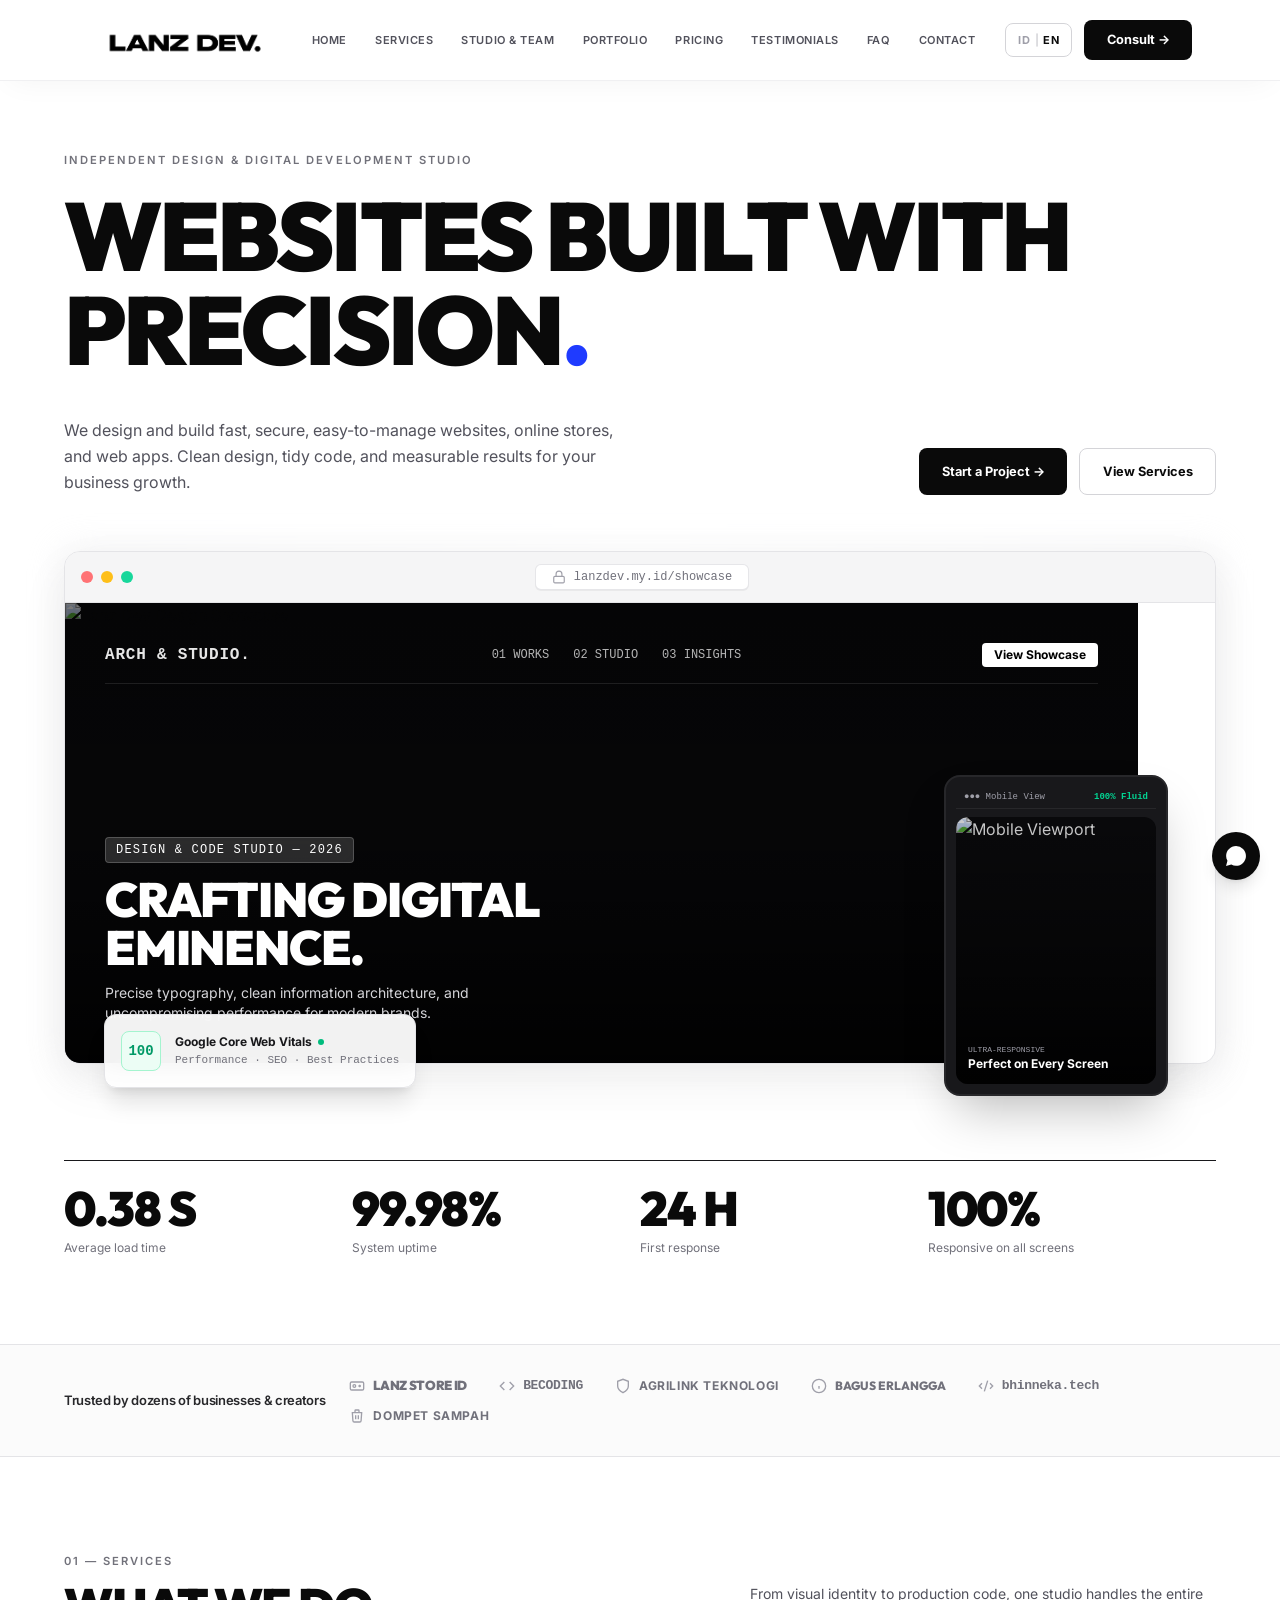
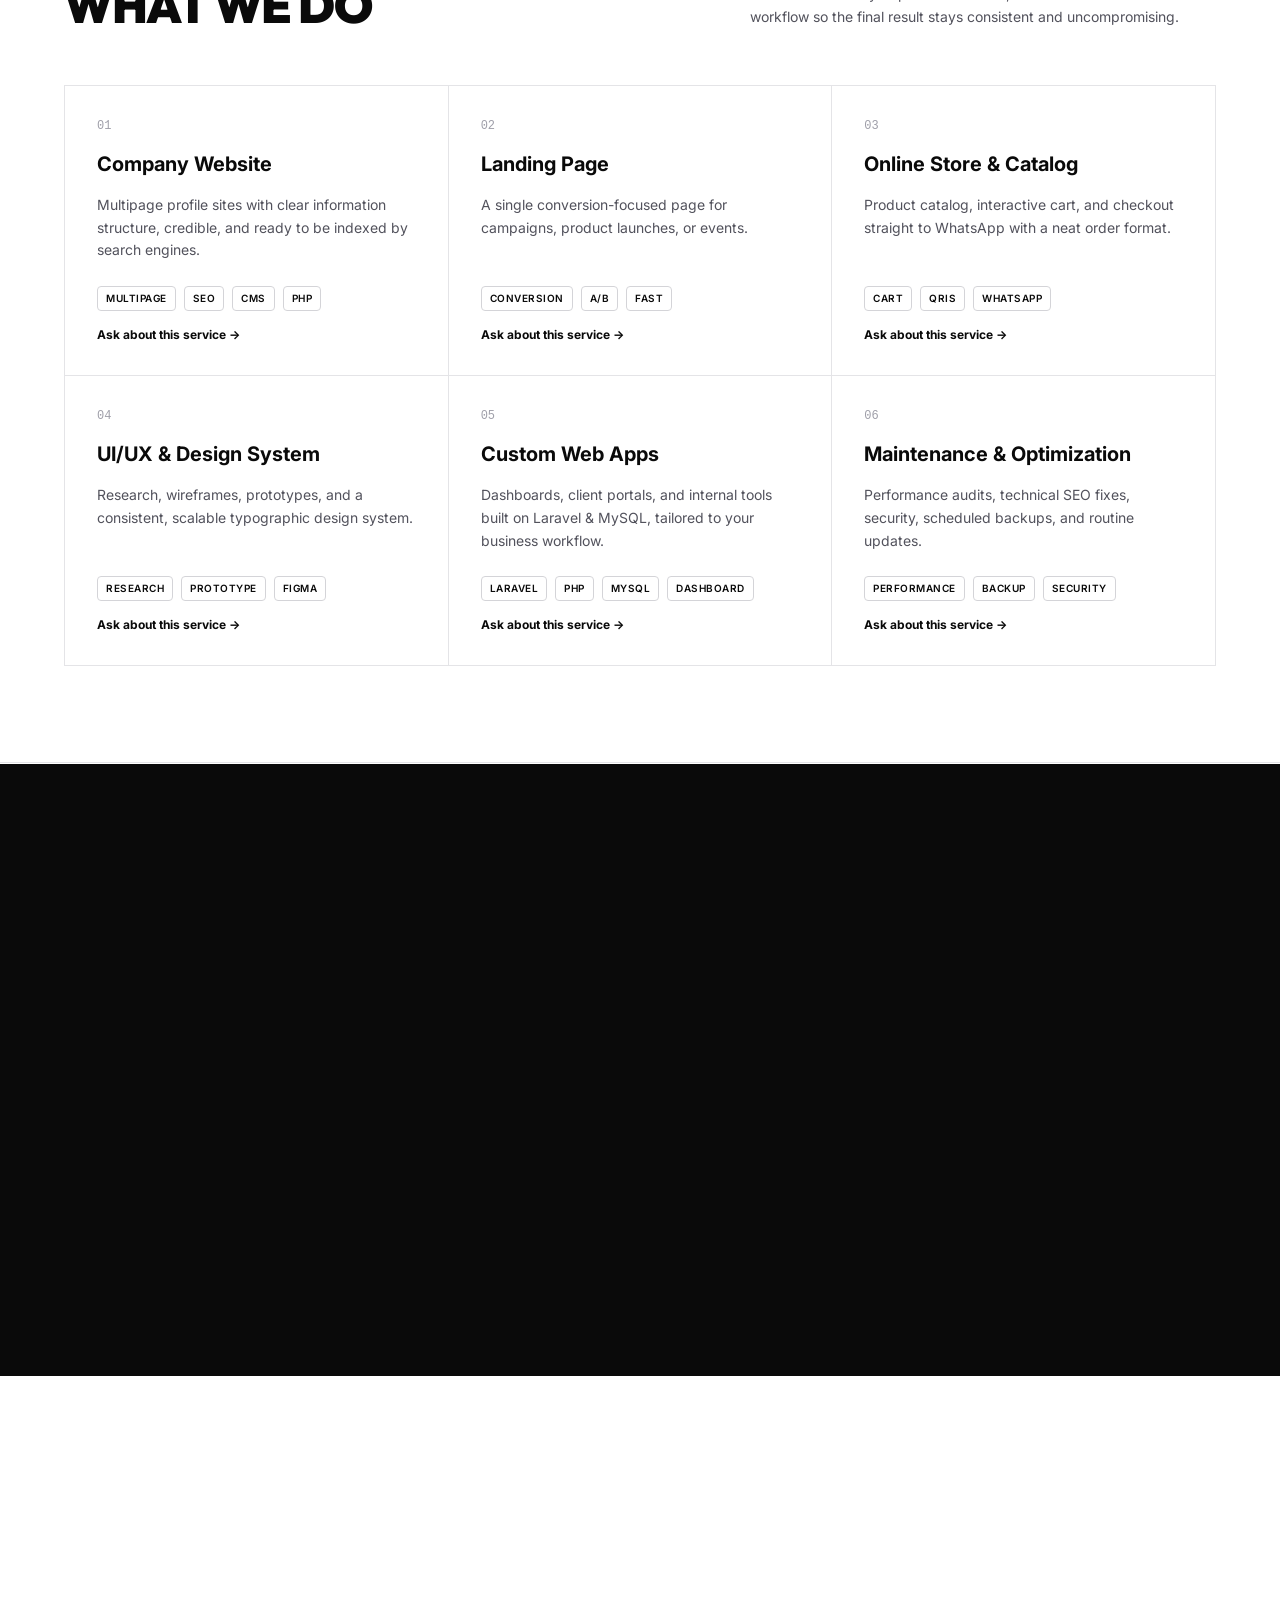
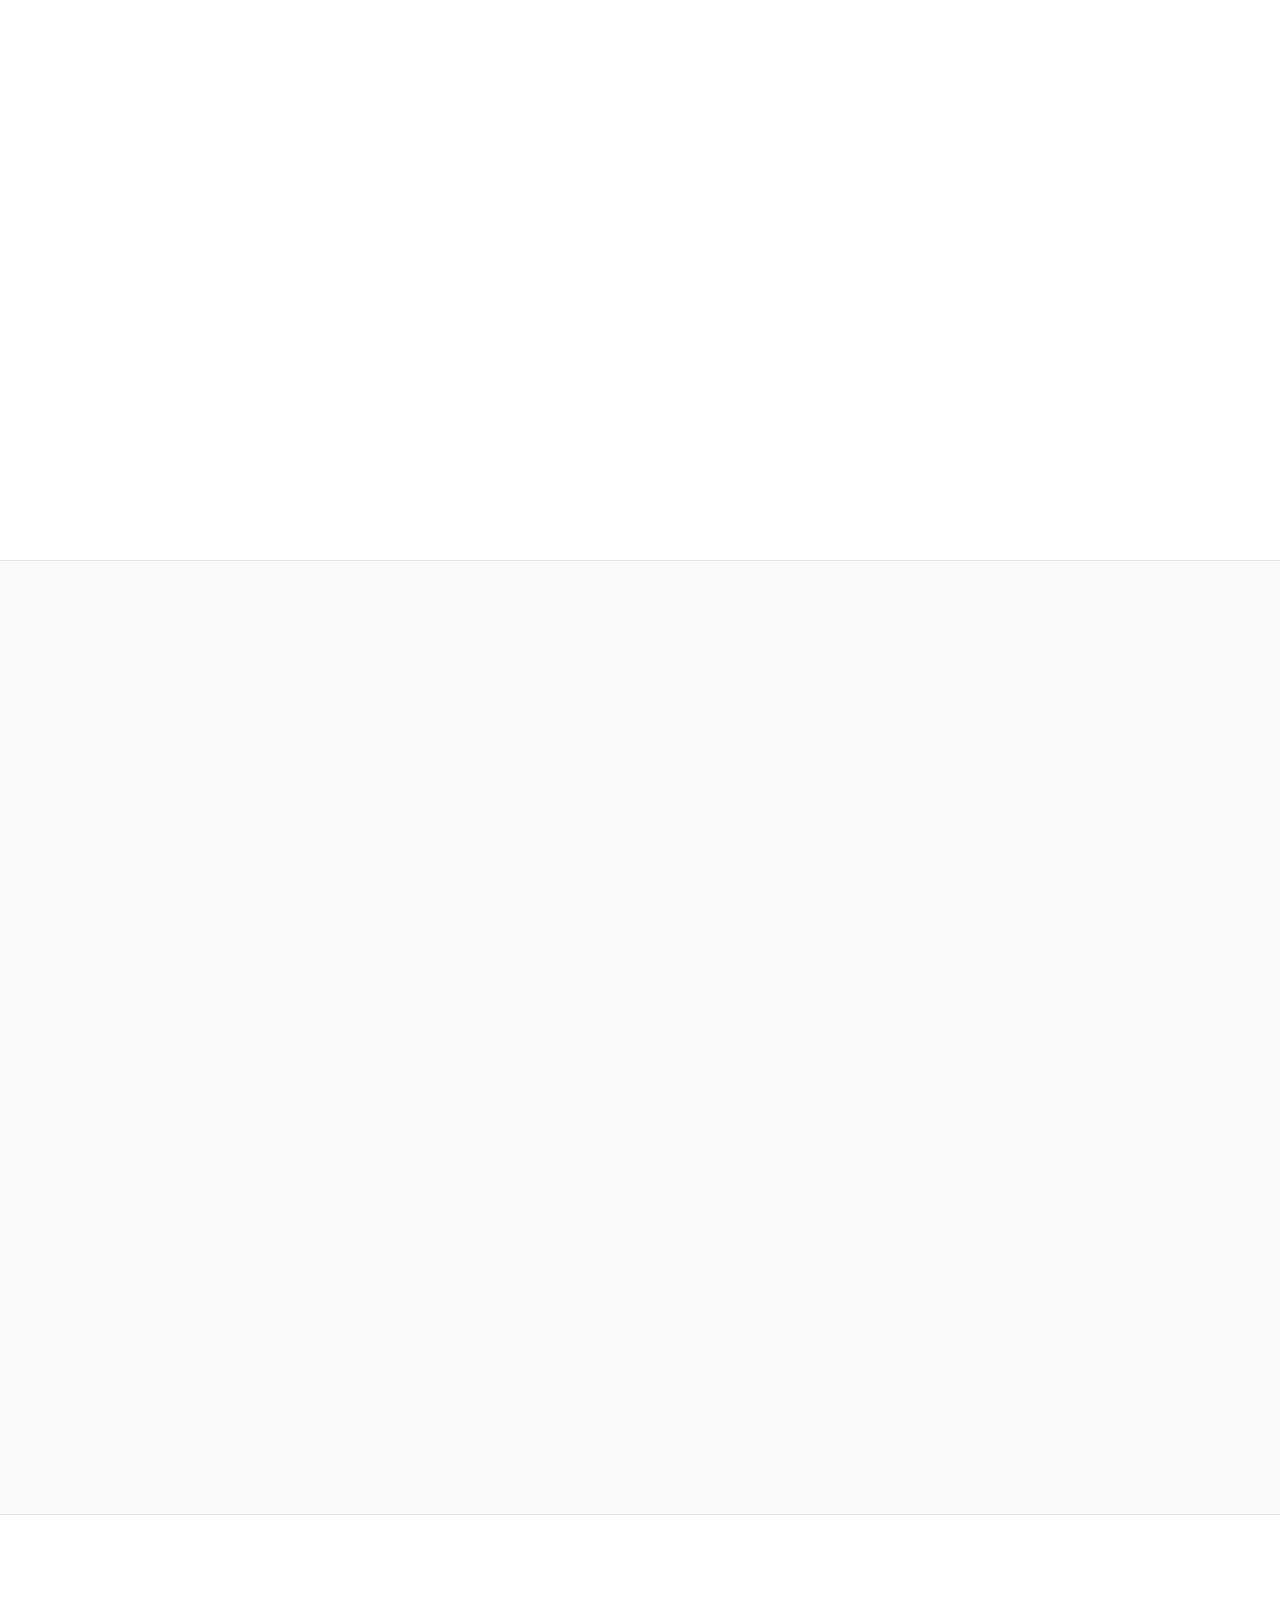
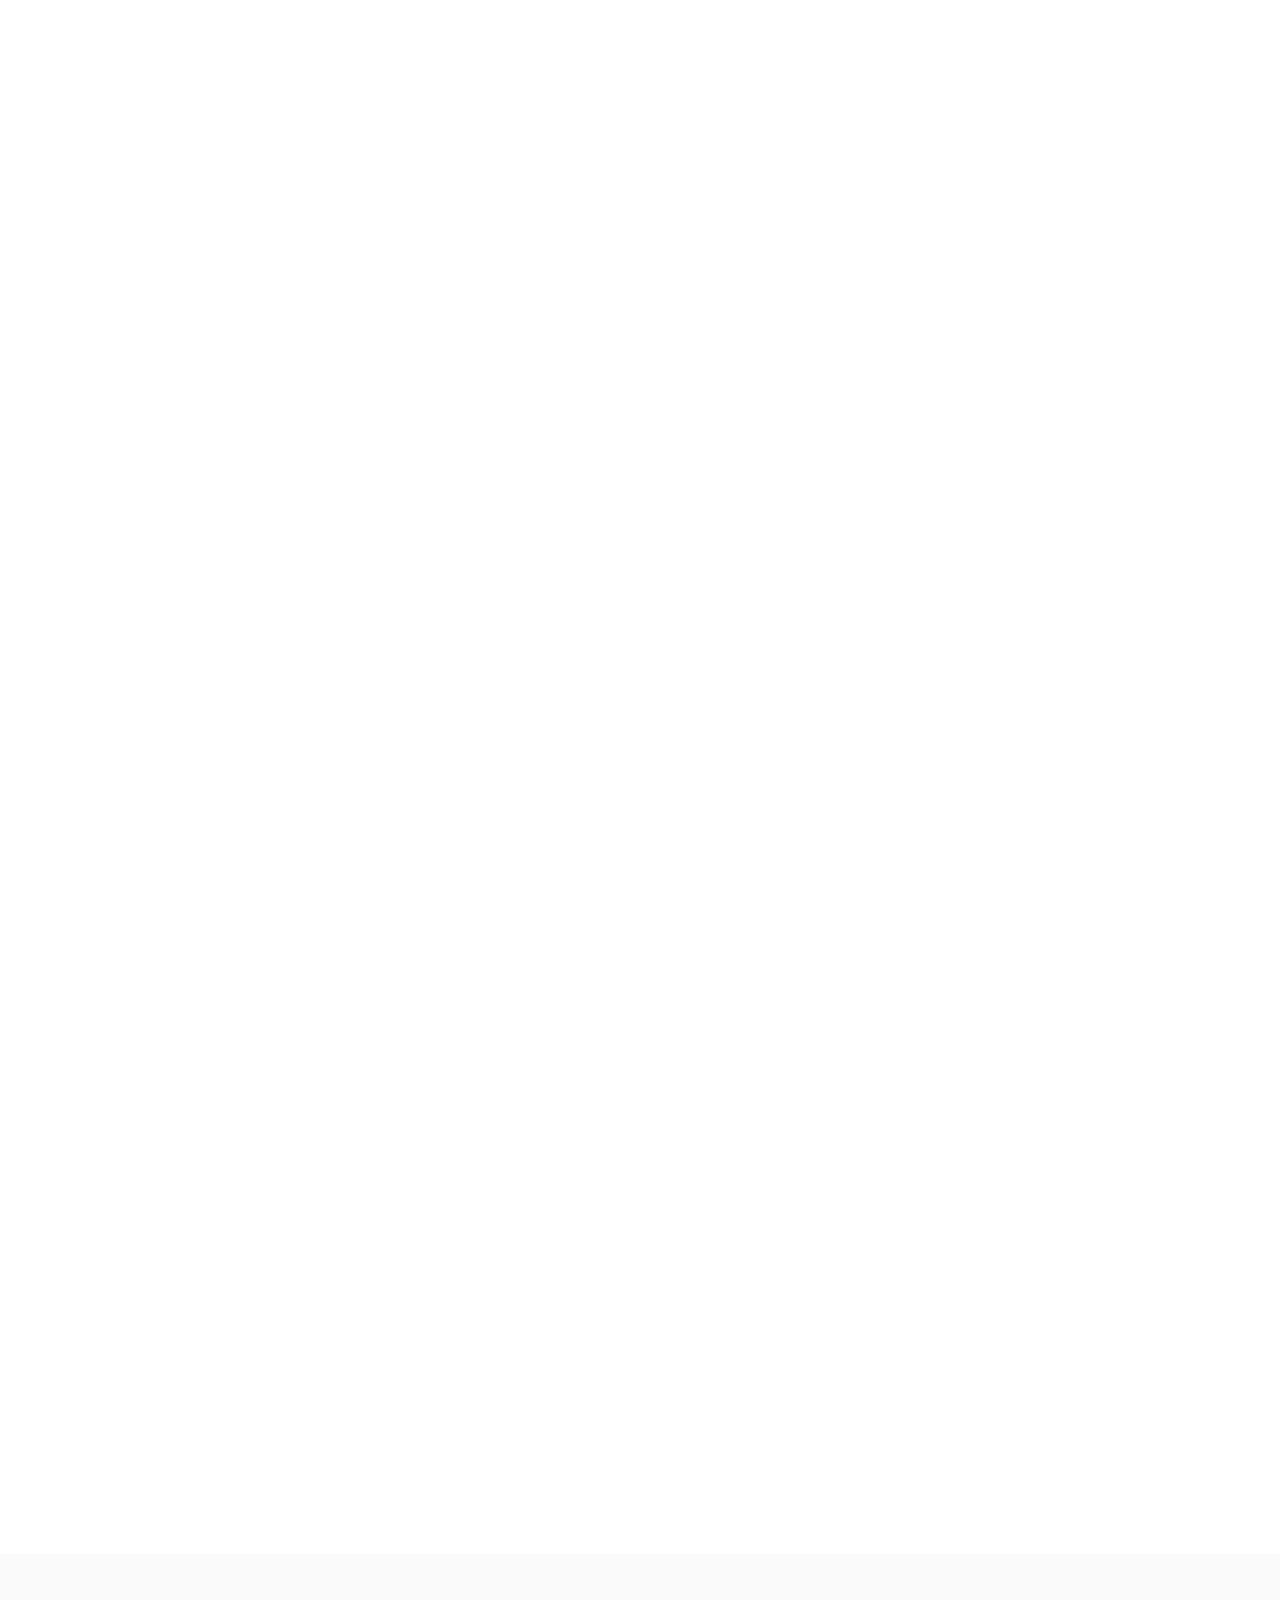
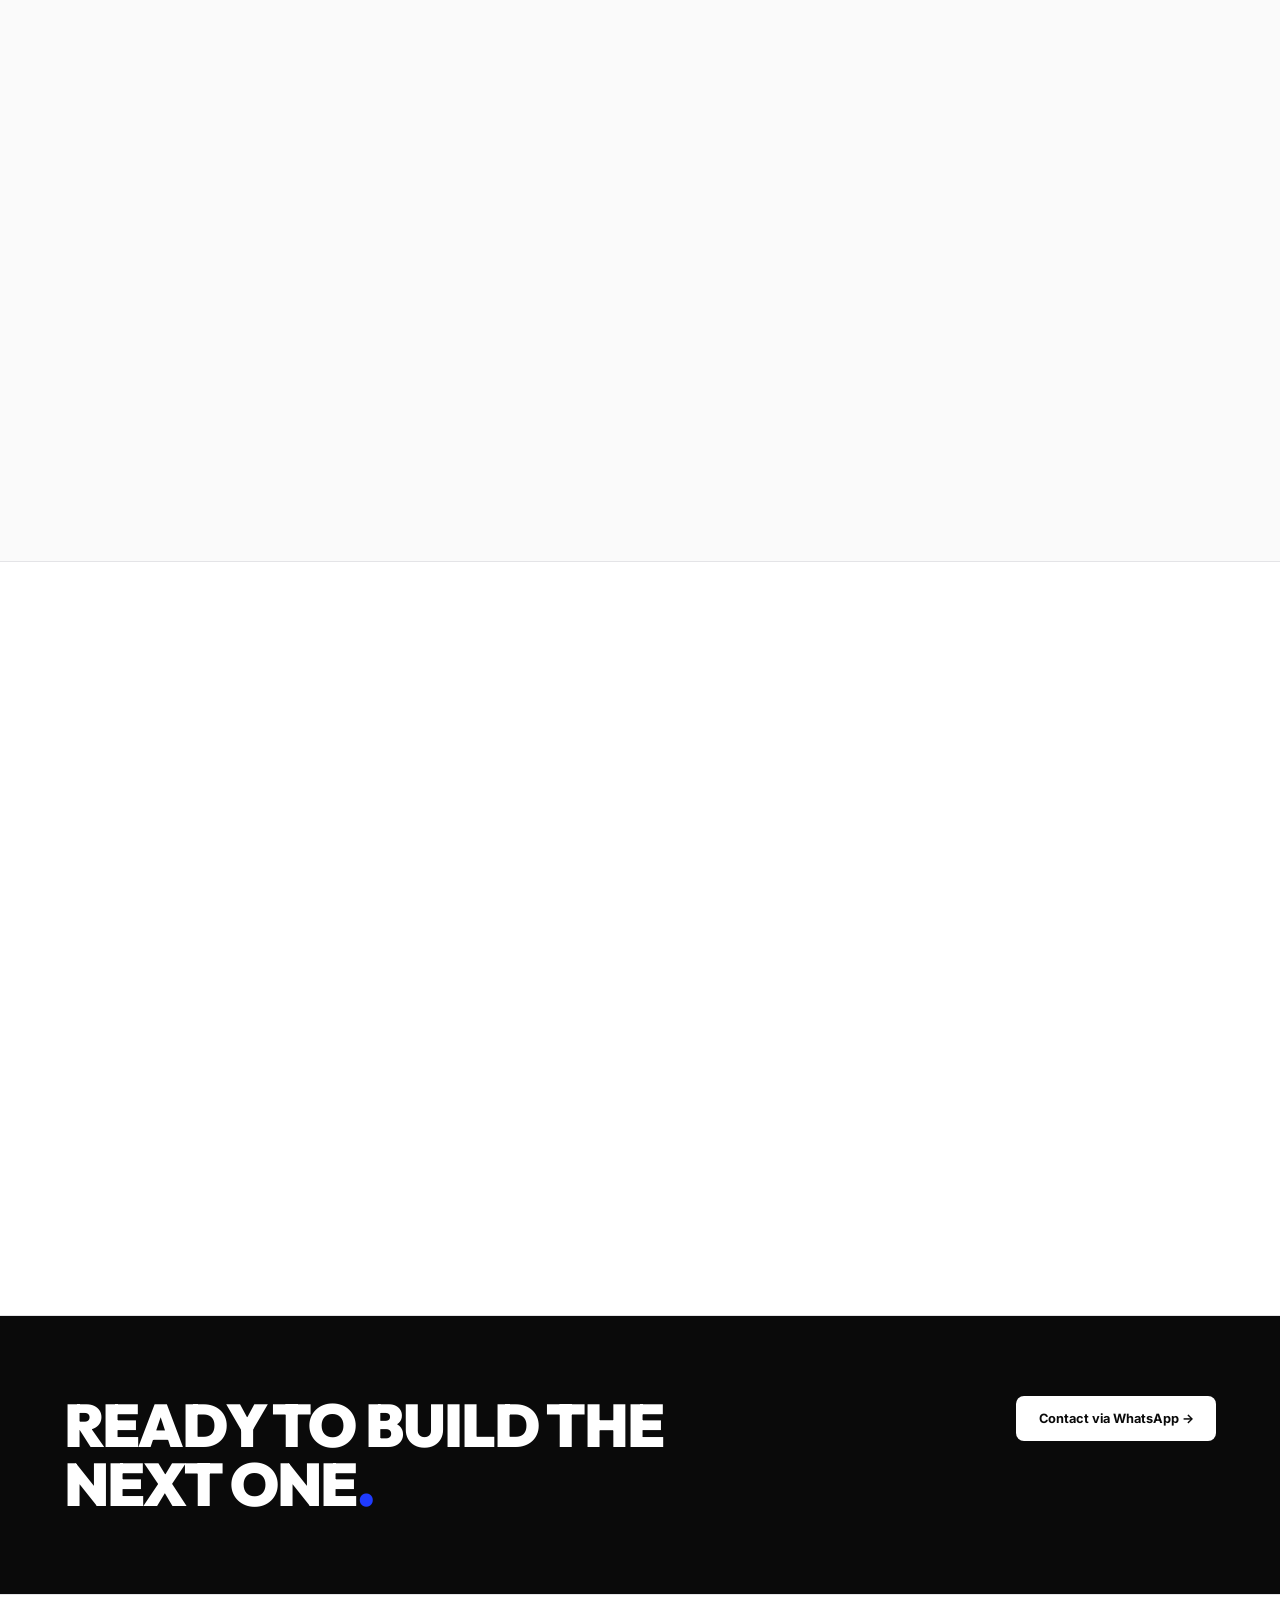
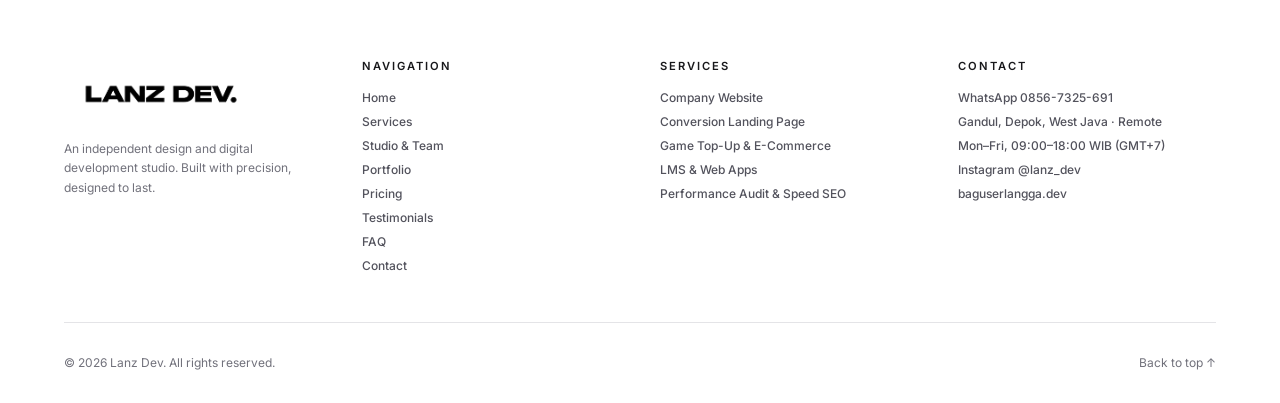
==== commit 8572e66d: "Update index.html" ====
--- a/index.html
+++ b/index.html
@@ -13,7 +13,7 @@
 <link rel="alternate" hreflang="id" href="https://www.lanzdev.my.id/" />
 <link rel="alternate" hreflang="en" href="https://www.lanzdev.my.id/" />
 <link rel="alternate" hreflang="x-default" href="https://www.lanzdev.my.id/" />
-<link rel="icon" type="image/x-icon" href="kjqM2xHlCEKo.ico" />
+<link rel="icon" type="image/png" href="logo.png" /><link rel="apple-touch-icon" href="logo.png" />
 <meta name="geo.region" content="ID-JB" /><meta name="geo.placename" content="Gandul, Depok, Jawa Barat" /><meta name="twitter:url" content="https://www.lanzdev.my.id/" />
 <meta property="og:type" content="website" /><meta property="og:url" content="https://www.lanzdev.my.id/" /><meta property="og:site_name" content="Lanz Dev" />
 <meta property="og:title" content="Lanz Dev — Jasa Pembuatan Website & Pengembangan Digital Profesional" />
@@ -28,8 +28,8 @@
 <link rel="preconnect" href="https://fonts.googleapis.com" />
 <link rel="preconnect" href="https://fonts.gstatic.com" crossorigin />
 <link rel="preconnect" href="https://images.unsplash.com" crossorigin />
-<link rel="preload" as="style" href="style.css?v=4" />
-<link rel="stylesheet" href="style.css?v=4" />
+<link rel="preload" as="style" href="style.css?v=8" />
+<link rel="stylesheet" href="style.css?v=8" />
 <link rel="preload" as="style" href="https://fonts.googleapis.com/css2?family=Inter:wght@400;500;600;700;800&family=Outfit:wght@700;800;900&display=swap" onload="this.rel='stylesheet'" />
 <noscript><link rel="stylesheet" href="https://fonts.googleapis.com/css2?family=Inter:wght@400;500;600;700;800&family=Outfit:wght@700;800;900&display=swap" /></noscript>
 <script type="application/ld+json">
@@ -293,6 +293,6 @@
   <svg class="w-6 h-6" fill="currentColor" viewBox="0 0 24 24"><path d="M12.04 2c-5.46 0-9.91 4.45-9.91 9.91 0 1.75.46 3.45 1.32 4.95L2.05 22l5.25-1.38c1.45.79 3.08 1.21 4.74 1.21 5.46 0 9.91-4.45 9.91-9.91 0-2.65-1.03-5.14-2.9-7.01A9.82 9.82 0 0012.04 2z" /></svg>
 </a>
 
-<script defer src="app.js?v=3"></script>
+<script defer src="app.js?v=8"></script>
 </body>
 </html>
--- a/style.css
+++ b/style.css
@@ -1,2 +1,2 @@
 /*! tailwindcss v4.3.5 | MIT License | https://tailwindcss.com */
-@layer properties{@supports (((-webkit-hyphens:none)) and (not (margin-trim:block))) or ((-moz-orient:inline) and (not (color:rgb(from red r g b)))){*,:before,:after,::backdrop{--tw-space-y-reverse:0;--tw-border-style:solid;--tw-gradient-position:initial;--tw-gradient-from:#0000;--tw-gradient-via:#0000;--tw-gradient-to:#0000;--tw-gradient-stops:initial;--tw-gradient-via-stops:initial;--tw-gradient-from-position:0%;--tw-gradient-via-position:50%;--tw-gradient-to-position:100%;--tw-leading:initial;--tw-font-weight:initial;--tw-tracking:initial;--tw-shadow:0 0 #0000;--tw-shadow-color:initial;--tw-shadow-alpha:100%;--tw-inset-shadow:0 0 #0000;--tw-inset-shadow-color:initial;--tw-inset-shadow-alpha:100%;--tw-ring-color:initial;--tw-ring-shadow:0 0 #0000;--tw-inset-ring-color:initial;--tw-inset-ring-shadow:0 0 #0000;--tw-ring-inset:initial;--tw-ring-offset-width:0px;--tw-ring-offset-color:#fff;--tw-ring-offset-shadow:0 0 #0000;--tw-blur:initial;--tw-brightness:initial;--tw-contrast:initial;--tw-grayscale:initial;--tw-hue-rotate:initial;--tw-invert:initial;--tw-opacity:initial;--tw-saturate:initial;--tw-sepia:initial;--tw-drop-shadow:initial;--tw-drop-shadow-color:initial;--tw-drop-shadow-alpha:100%;--tw-drop-shadow-size:initial;--tw-backdrop-blur:initial;--tw-backdrop-brightness:initial;--tw-backdrop-contrast:initial;--tw-backdrop-grayscale:initial;--tw-backdrop-hue-rotate:initial;--tw-backdrop-invert:initial;--tw-backdrop-opacity:initial;--tw-backdrop-saturate:initial;--tw-backdrop-sepia:initial;--tw-duration:initial;--tw-scale-x:1;--tw-scale-y:1;--tw-scale-z:1;--tw-translate-x:0;--tw-translate-y:0;--tw-translate-z:0}}}@layer theme{:root,:host{--font-sans:"Inter",sans-serif;--font-mono:ui-monospace, SFMono-Regular, Menlo, Monaco, Consolas, "Liberation Mono", "Courier New", monospace;--color-red-400:oklch(70.4% .191 22.216);--color-amber-400:oklch(82.8% .189 84.429);--color-amber-500:oklch(76.9% .188 70.08);--color-emerald-50:oklch(97.9% .021 166.113);--color-emerald-200:oklch(90.5% .093 164.15);--color-emerald-400:oklch(76.5% .177 163.223);--color-emerald-500:oklch(69.6% .17 162.48);--color-emerald-600:oklch(59.6% .145 163.225);--color-emerald-700:oklch(50.8% .118 165.612);--color-zinc-50:oklch(98.5% 0 none);--color-zinc-100:oklch(96.7% .001 286.375);--color-zinc-200:oklch(92% .004 286.32);--color-zinc-300:oklch(87.1% .006 286.286);--color-zinc-400:oklch(70.5% .015 286.067);--color-zinc-500:oklch(55.2% .016 285.938);--color-zinc-600:oklch(44.2% .017 285.786);--color-zinc-700:oklch(37% .013 285.805);--color-zinc-800:oklch(27.4% .006 286.033);--color-zinc-900:oklch(21% .006 285.885);--color-zinc-950:oklch(14.1% .005 285.823);--color-black:#000;--color-white:#fff;--spacing:.25rem;--container-md:28rem;--container-xl:36rem;--container-2xl:42rem;--container-5xl:64rem;--container-6xl:72rem;--text-xs:.75rem;--text-xs--line-height:calc(1 / .75);--text-sm:.875rem;--text-sm--line-height:calc(1.25 / .875);--text-base:1rem;--text-base--line-height:calc(1.5 / 1);--text-lg:1.125rem;--text-lg--line-height:calc(1.75 / 1.125);--text-xl:1.25rem;--text-xl--line-height:calc(1.75 / 1.25);--text-2xl:1.5rem;--text-2xl--line-height:calc(2 / 1.5);--text-3xl:1.875rem;--text-3xl--line-height:calc(2.25 / 1.875);--text-4xl:2.25rem;--text-4xl--line-height:calc(2.5 / 2.25);--text-5xl:3rem;--text-5xl--line-height:1;--text-6xl:3.75rem;--text-6xl--line-height:1;--text-8xl:6rem;--text-8xl--line-height:1;--font-weight-normal:400;--font-weight-medium:500;--font-weight-semibold:600;--font-weight-bold:700;--font-weight-extrabold:800;--font-weight-black:900;--tracking-tight:-.025em;--tracking-wider:.05em;--tracking-widest:.1em;--leading-relaxed:1.625;--radius-md:.375rem;--radius-lg:.5rem;--radius-xl:.75rem;--radius-2xl:1rem;--blur-md:12px;--blur-lg:16px;--blur-xl:24px;--default-transition-duration:.15s;--default-transition-timing-function:cubic-bezier(.4, 0, .2, 1);--default-font-family:var(--font-sans);--default-mono-font-family:var(--font-mono);--font-display:"Outfit","Inter",sans-serif;--color-ink:#0a0a0a;--color-blue:#1f3bff}}@layer base{*,:after,:before,::backdrop{box-sizing:border-box;border:0 solid;margin:0;padding:0}::file-selector-button{box-sizing:border-box;border:0 solid;margin:0;padding:0}html,:host{-webkit-text-size-adjust:100%;tab-size:4;line-height:1.5;font-family:var(--default-font-family,-apple-system, BlinkMacSystemFont, "Segoe UI", Roboto, "Helvetica Neue", "Noto Sans", Arial, sans-serif, "Apple Color Emoji", "Segoe UI Emoji", "Segoe UI Symbol", "Noto Color Emoji");font-feature-settings:var(--default-font-feature-settings,normal);font-variation-settings:var(--default-font-variation-settings,normal);-webkit-tap-highlight-color:transparent}hr{height:0;color:inherit;border-top-width:1px}abbr:where([title]){-webkit-text-decoration:underline dotted;text-decoration:underline dotted}h1,h2,h3,h4,h5,h6{font-size:inherit;font-weight:inherit}a{color:inherit;-webkit-text-decoration:inherit;-webkit-text-decoration:inherit;-webkit-text-decoration:inherit;text-decoration:inherit}b,strong{font-weight:bolder}code,kbd,samp,pre{font-family:var(--default-mono-font-family,ui-monospace, SFMono-Regular, Menlo, Monaco, Consolas, "Liberation Mono", "Courier New", monospace);font-feature-settings:var(--default-mono-font-feature-settings,normal);font-variation-settings:var(--default-mono-font-variation-settings,normal);font-size:1em}small{font-size:80%}sub,sup{vertical-align:baseline;font-size:75%;line-height:0;position:relative}sub{bottom:-.25em}sup{top:-.5em}table{text-indent:0;border-color:inherit;border-collapse:collapse}:-moz-focusring:where(:not(iframe)){outline:auto}progress{vertical-align:baseline}summary{display:list-item}ol,ul,menu{list-style:none}img,svg,video,canvas,audio,iframe,embed,object{vertical-align:middle;display:block}img,video{max-width:100%;height:auto}button,input,select,optgroup,textarea{font:inherit;font-feature-settings:inherit;font-variation-settings:inherit;letter-spacing:inherit;color:inherit;opacity:1;background-color:#0000;border-radius:0}::file-selector-button{font:inherit;font-feature-settings:inherit;font-variation-settings:inherit;letter-spacing:inherit;color:inherit;opacity:1;background-color:#0000;border-radius:0}:where(select:is([multiple],[size])) optgroup{font-weight:bolder}:where(select:is([multiple],[size])) optgroup option{padding-inline-start:20px}::file-selector-button{margin-inline-end:4px}::placeholder{opacity:1}@supports (not ((-webkit-appearance:-apple-pay-button))) or (contain-intrinsic-size:1px){::placeholder{color:currentColor}@supports (color:color-mix(in lab, red, red)){::placeholder{color:color-mix(in oklab, currentcolor 50%, transparent)}}}textarea{resize:vertical}::-webkit-search-decoration{-webkit-appearance:none}::-webkit-date-and-time-value{min-height:1lh;text-align:inherit}::-webkit-datetime-edit{display:inline-flex}::-webkit-datetime-edit-fields-wrapper{padding:0}::-webkit-datetime-edit{padding-block:0}::-webkit-datetime-edit-year-field{padding-block:0}::-webkit-datetime-edit-month-field{padding-block:0}::-webkit-datetime-edit-day-field{padding-block:0}::-webkit-datetime-edit-hour-field{padding-block:0}::-webkit-datetime-edit-minute-field{padding-block:0}::-webkit-datetime-edit-second-field{padding-block:0}::-webkit-datetime-edit-millisecond-field{padding-block:0}::-webkit-datetime-edit-meridiem-field{padding-block:0}::-webkit-calendar-picker-indicator{line-height:1}:-moz-ui-invalid{box-shadow:none}button,input:where([type=button],[type=reset],[type=submit]){appearance:button}::file-selector-button{appearance:button}::-webkit-inner-spin-button{height:auto}::-webkit-outer-spin-button{height:auto}[hidden]:where(:not([hidden=until-found])){display:none!important}}@layer components{.eyebrow{letter-spacing:.18em;text-transform:uppercase;color:#71717a;font-size:.7rem;font-weight:600}.btn{border-radius:.5rem;align-items:center;gap:.5rem;padding:.8rem 1.4rem;font-size:.8rem;font-weight:700;transition:all .2s;display:inline-flex}.btn:active{transform:scale(.97)}.btn-dark{color:#fff;background:#0a0a0a}.btn-dark:hover{background:#27272a}.btn-line{background:#fff;border:1px solid #d4d4d8}.btn-line:hover{background:#f4f4f5}.fld{background:#fff;border:1px solid #d4d4d8;border-radius:.5rem;width:100%;padding:.8rem 1rem;font-size:.85rem;transition:border-color .2s,box-shadow .2s}.fld:focus{border-color:#0a0a0a;outline:none;box-shadow:0 0 0 3px #0a0a0a0f}}@layer utilities{.absolute{position:absolute}.fixed{position:fixed}.relative{position:relative}.-inset-1{inset:calc(var(--spacing) * -1)}.inset-0{inset:0}.top-0{top:0}.right-0{right:0}.right-5{right:calc(var(--spacing) * 5)}.right-8{right:calc(var(--spacing) * 8)}.-bottom-6{bottom:calc(var(--spacing) * -6)}.-bottom-8{bottom:calc(var(--spacing) * -8)}.bottom-5{bottom:calc(var(--spacing) * 5)}.left-0{left:0}.left-6{left:calc(var(--spacing) * 6)}.z-20{z-index:20}.z-50{z-index:50}.mx-1{margin-inline:var(--spacing)}.mx-auto{margin-inline:auto}.mt-1{margin-top:var(--spacing)}.mt-2{margin-top:calc(var(--spacing) * 2)}.mt-8{margin-top:calc(var(--spacing) * 8)}.mt-10{margin-top:calc(var(--spacing) * 10)}.mt-12{margin-top:calc(var(--spacing) * 12)}.mt-16{margin-top:calc(var(--spacing) * 16)}.mt-20{margin-top:calc(var(--spacing) * 20)}.mb-2{margin-bottom:calc(var(--spacing) * 2)}.mb-3{margin-bottom:calc(var(--spacing) * 3)}.mb-4{margin-bottom:calc(var(--spacing) * 4)}.mb-6{margin-bottom:calc(var(--spacing) * 6)}.mb-8{margin-bottom:calc(var(--spacing) * 8)}.mb-10{margin-bottom:calc(var(--spacing) * 10)}.mb-12{margin-bottom:calc(var(--spacing) * 12)}.mb-14{margin-bottom:calc(var(--spacing) * 14)}.line-clamp-2{-webkit-line-clamp:2;-webkit-box-orient:vertical;display:-webkit-box;overflow:hidden}.block{display:block}.flex{display:flex}.grid{display:grid}.hidden{display:none}.inline-block{display:inline-block}.inline-flex{display:inline-flex}.aspect-9\/12{aspect-ratio:9/12}.aspect-16\/9{aspect-ratio:16/9}.aspect-16\/10{aspect-ratio:16/10}.h-1\.5{height:calc(var(--spacing) * 1.5)}.h-2\.5{height:calc(var(--spacing) * 2.5)}.h-3{height:calc(var(--spacing) * 3)}.h-3\.5{height:calc(var(--spacing) * 3.5)}.h-4{height:calc(var(--spacing) * 4)}.h-6{height:calc(var(--spacing) * 6)}.h-10{height:calc(var(--spacing) * 10)}.h-11{height:calc(var(--spacing) * 11)}.h-12{height:calc(var(--spacing) * 12)}.h-14{height:calc(var(--spacing) * 14)}.h-20{height:calc(var(--spacing) * 20)}.h-full{height:100%}.max-h-16{max-height:calc(var(--spacing) * 16)}.max-h-\[460px\]{max-height:460px}.w-1\.5{width:calc(var(--spacing) * 1.5)}.w-2\.5{width:calc(var(--spacing) * 2.5)}.w-3{width:calc(var(--spacing) * 3)}.w-3\.5{width:calc(var(--spacing) * 3.5)}.w-4{width:calc(var(--spacing) * 4)}.w-6{width:calc(var(--spacing) * 6)}.w-10{width:calc(var(--spacing) * 10)}.w-11{width:calc(var(--spacing) * 11)}.w-12{width:calc(var(--spacing) * 12)}.w-48{width:calc(var(--spacing) * 48)}.w-auto{width:auto}.w-full{width:100%}.max-w-2xl{max-width:var(--container-2xl)}.max-w-5xl{max-width:var(--container-5xl)}.max-w-6xl{max-width:var(--container-6xl)}.max-w-\[210px\]{max-width:210px}.max-w-md{max-width:var(--container-md)}.max-w-xl{max-width:var(--container-xl)}.shrink-0{flex-shrink:0}.grow{flex-grow:1}.cursor-default{cursor:default}.grid-cols-2{grid-template-columns:repeat(2,minmax(0,1fr))}.flex-col{flex-direction:column}.flex-wrap{flex-wrap:wrap}.items-center{align-items:center}.items-end{align-items:flex-end}.items-stretch{align-items:stretch}.justify-between{justify-content:space-between}.justify-center{justify-content:center}.justify-end{justify-content:flex-end}.gap-0\.5{gap:calc(var(--spacing) * .5)}.gap-1\.5{gap:calc(var(--spacing) * 1.5)}.gap-2{gap:calc(var(--spacing) * 2)}.gap-3{gap:calc(var(--spacing) * 3)}.gap-3\.5{gap:calc(var(--spacing) * 3.5)}.gap-4{gap:calc(var(--spacing) * 4)}.gap-5{gap:calc(var(--spacing) * 5)}.gap-6{gap:calc(var(--spacing) * 6)}.gap-7{gap:calc(var(--spacing) * 7)}.gap-8{gap:calc(var(--spacing) * 8)}.gap-10{gap:calc(var(--spacing) * 10)}.gap-12{gap:calc(var(--spacing) * 12)}.gap-px{gap:1px}:where(.space-y-0\.5>:not(:last-child)){--tw-space-y-reverse:0;margin-block-start:calc(calc(var(--spacing) * .5) * var(--tw-space-y-reverse));margin-block-end:calc(calc(var(--spacing) * .5) * calc(1 - var(--tw-space-y-reverse)))}:where(.space-y-1>:not(:last-child)){--tw-space-y-reverse:0;margin-block-start:calc(var(--spacing) * var(--tw-space-y-reverse));margin-block-end:calc(var(--spacing) * calc(1 - var(--tw-space-y-reverse)))}:where(.space-y-1\.5>:not(:last-child)){--tw-space-y-reverse:0;margin-block-start:calc(calc(var(--spacing) * 1.5) * var(--tw-space-y-reverse));margin-block-end:calc(calc(var(--spacing) * 1.5) * calc(1 - var(--tw-space-y-reverse)))}:where(.space-y-2>:not(:last-child)){--tw-space-y-reverse:0;margin-block-start:calc(calc(var(--spacing) * 2) * var(--tw-space-y-reverse));margin-block-end:calc(calc(var(--spacing) * 2) * calc(1 - var(--tw-space-y-reverse)))}:where(.space-y-3>:not(:last-child)){--tw-space-y-reverse:0;margin-block-start:calc(calc(var(--spacing) * 3) * var(--tw-space-y-reverse));margin-block-end:calc(calc(var(--spacing) * 3) * calc(1 - var(--tw-space-y-reverse)))}:where(.space-y-4>:not(:last-child)){--tw-space-y-reverse:0;margin-block-start:calc(calc(var(--spacing) * 4) * var(--tw-space-y-reverse));margin-block-end:calc(calc(var(--spacing) * 4) * calc(1 - var(--tw-space-y-reverse)))}:where(.space-y-5>:not(:last-child)){--tw-space-y-reverse:0;margin-block-start:calc(calc(var(--spacing) * 5) * var(--tw-space-y-reverse));margin-block-end:calc(calc(var(--spacing) * 5) * calc(1 - var(--tw-space-y-reverse)))}:where(.space-y-6>:not(:last-child)){--tw-space-y-reverse:0;margin-block-start:calc(calc(var(--spacing) * 6) * var(--tw-space-y-reverse));margin-block-end:calc(calc(var(--spacing) * 6) * calc(1 - var(--tw-space-y-reverse)))}.gap-x-6{column-gap:calc(var(--spacing) * 6)}.gap-y-3\.5{row-gap:calc(var(--spacing) * 3.5)}.self-end{align-self:flex-end}.self-start{align-self:flex-start}.truncate{text-overflow:ellipsis;white-space:nowrap;overflow:hidden}.overflow-hidden{overflow:hidden}.scroll-smooth{scroll-behavior:smooth}.rounded{border-radius:.25rem}.rounded-2xl{border-radius:var(--radius-2xl)}.rounded-full{border-radius:2147483647px}.rounded-lg{border-radius:var(--radius-lg)}.rounded-md{border-radius:var(--radius-md)}.rounded-xl{border-radius:var(--radius-xl)}.border{border-style:var(--tw-border-style);border-width:1px}.border-2{border-style:var(--tw-border-style);border-width:2px}.border-y{border-block-style:var(--tw-border-style);border-block-width:1px}.border-t{border-top-style:var(--tw-border-style);border-top-width:1px}.border-r{border-right-style:var(--tw-border-style);border-right-width:1px}.border-b{border-bottom-style:var(--tw-border-style);border-bottom-width:1px}.border-l{border-left-style:var(--tw-border-style);border-left-width:1px}.border-emerald-200{border-color:var(--color-emerald-200)}.border-ink{border-color:var(--color-ink)}.border-white\/10{border-color:#ffffff1a}@supports (color:color-mix(in lab, red, red)){.border-white\/10{border-color:color-mix(in oklab, var(--color-white) 10%, transparent)}}.border-white\/20{border-color:#fff3}@supports (color:color-mix(in lab, red, red)){.border-white\/20{border-color:color-mix(in oklab, var(--color-white) 20%, transparent)}}.border-zinc-100{border-color:var(--color-zinc-100)}.border-zinc-200{border-color:var(--color-zinc-200)}.border-zinc-200\/80{border-color:#e4e4e7cc}@supports (color:color-mix(in lab, red, red)){.border-zinc-200\/80{border-color:color-mix(in oklab, var(--color-zinc-200) 80%, transparent)}}.border-zinc-200\/90{border-color:#e4e4e7e6}@supports (color:color-mix(in lab, red, red)){.border-zinc-200\/90{border-color:color-mix(in oklab, var(--color-zinc-200) 90%, transparent)}}.border-zinc-300{border-color:var(--color-zinc-300)}.border-zinc-800{border-color:var(--color-zinc-800)}.border-zinc-900{border-color:var(--color-zinc-900)}.\!bg-white{background-color:var(--color-white)!important}.bg-amber-400\/90{background-color:#fcbb00e6}@supports (color:color-mix(in lab, red, red)){.bg-amber-400\/90{background-color:color-mix(in oklab, var(--color-amber-400) 90%, transparent)}}.bg-emerald-50{background-color:var(--color-emerald-50)}.bg-emerald-400\/90{background-color:#00d294e6}@supports (color:color-mix(in lab, red, red)){.bg-emerald-400\/90{background-color:color-mix(in oklab, var(--color-emerald-400) 90%, transparent)}}.bg-emerald-500{background-color:var(--color-emerald-500)}.bg-ink{background-color:var(--color-ink)}.bg-red-400\/90{background-color:#ff6568e6}@supports (color:color-mix(in lab, red, red)){.bg-red-400\/90{background-color:color-mix(in oklab, var(--color-red-400) 90%, transparent)}}.bg-white{background-color:var(--color-white)}.bg-white\/15{background-color:#ffffff26}@supports (color:color-mix(in lab, red, red)){.bg-white\/15{background-color:color-mix(in oklab, var(--color-white) 15%, transparent)}}.bg-white\/80{background-color:#fffc}@supports (color:color-mix(in lab, red, red)){.bg-white\/80{background-color:color-mix(in oklab, var(--color-white) 80%, transparent)}}.bg-white\/95{background-color:#fffffff2}@supports (color:color-mix(in lab, red, red)){.bg-white\/95{background-color:color-mix(in oklab, var(--color-white) 95%, transparent)}}.bg-zinc-50{background-color:var(--color-zinc-50)}.bg-zinc-50\/70{background-color:#fafafab3}@supports (color:color-mix(in lab, red, red)){.bg-zinc-50\/70{background-color:color-mix(in oklab, var(--color-zinc-50) 70%, transparent)}}.bg-zinc-100{background-color:var(--color-zinc-100)}.bg-zinc-100\/90{background-color:#f4f4f5e6}@supports (color:color-mix(in lab, red, red)){.bg-zinc-100\/90{background-color:color-mix(in oklab, var(--color-zinc-100) 90%, transparent)}}.bg-zinc-300{background-color:var(--color-zinc-300)}.bg-zinc-800{background-color:var(--color-zinc-800)}.bg-zinc-900{background-color:var(--color-zinc-900)}.bg-zinc-950{background-color:var(--color-zinc-950)}.bg-gradient-to-r{--tw-gradient-position:to right in oklab;background-image:linear-gradient(var(--tw-gradient-stops))}.bg-gradient-to-t{--tw-gradient-position:to top in oklab;background-image:linear-gradient(var(--tw-gradient-stops))}.from-black\/85{--tw-gradient-from:#000000d9}@supports (color:color-mix(in lab, red, red)){.from-black\/85{--tw-gradient-from:color-mix(in oklab, var(--color-black) 85%, transparent)}}.from-black\/85{--tw-gradient-stops:var(--tw-gradient-via-stops,var(--tw-gradient-position), var(--tw-gradient-from) var(--tw-gradient-from-position), var(--tw-gradient-to) var(--tw-gradient-to-position))}.from-black\/90{--tw-gradient-from:#000000e6}@supports (color:color-mix(in lab, red, red)){.from-black\/90{--tw-gradient-from:color-mix(in oklab, var(--color-black) 90%, transparent)}}.from-black\/90{--tw-gradient-stops:var(--tw-gradient-via-stops,var(--tw-gradient-position), var(--tw-gradient-from) var(--tw-gradient-from-position), var(--tw-gradient-to) var(--tw-gradient-to-position))}.from-zinc-200{--tw-gradient-from:var(--color-zinc-200);--tw-gradient-stops:var(--tw-gradient-via-stops,var(--tw-gradient-position), var(--tw-gradient-from) var(--tw-gradient-from-position), var(--tw-gradient-to) var(--tw-gradient-to-position))}.via-black\/25{--tw-gradient-via:#00000040}@supports (color:color-mix(in lab, red, red)){.via-black\/25{--tw-gradient-via:color-mix(in oklab, var(--color-black) 25%, transparent)}}.via-black\/25{--tw-gradient-via-stops:var(--tw-gradient-position), var(--tw-gradient-from) var(--tw-gradient-from-position), var(--tw-gradient-via) var(--tw-gradient-via-position), var(--tw-gradient-to) var(--tw-gradient-to-position);--tw-gradient-stops:var(--tw-gradient-via-stops)}.via-black\/35{--tw-gradient-via:#00000059}@supports (color:color-mix(in lab, red, red)){.via-black\/35{--tw-gradient-via:color-mix(in oklab, var(--color-black) 35%, transparent)}}.via-black\/35{--tw-gradient-via-stops:var(--tw-gradient-position), var(--tw-gradient-from) var(--tw-gradient-from-position), var(--tw-gradient-via) var(--tw-gradient-via-position), var(--tw-gradient-to) var(--tw-gradient-to-position);--tw-gradient-stops:var(--tw-gradient-via-stops)}.via-black\/40{--tw-gradient-via:#0006}@supports (color:color-mix(in lab, red, red)){.via-black\/40{--tw-gradient-via:color-mix(in oklab, var(--color-black) 40%, transparent)}}.via-black\/40{--tw-gradient-via-stops:var(--tw-gradient-position), var(--tw-gradient-from) var(--tw-gradient-from-position), var(--tw-gradient-via) var(--tw-gradient-via-position), var(--tw-gradient-to) var(--tw-gradient-to-position);--tw-gradient-stops:var(--tw-gradient-via-stops)}.via-zinc-100{--tw-gradient-via:var(--color-zinc-100);--tw-gradient-via-stops:var(--tw-gradient-position), var(--tw-gradient-from) var(--tw-gradient-from-position), var(--tw-gradient-via) var(--tw-gradient-via-position), var(--tw-gradient-to) var(--tw-gradient-to-position);--tw-gradient-stops:var(--tw-gradient-via-stops)}.to-black\/45{--tw-gradient-to:#00000073}@supports (color:color-mix(in lab, red, red)){.to-black\/45{--tw-gradient-to:color-mix(in oklab, var(--color-black) 45%, transparent)}}.to-black\/45{--tw-gradient-stops:var(--tw-gradient-via-stops,var(--tw-gradient-position), var(--tw-gradient-from) var(--tw-gradient-from-position), var(--tw-gradient-to) var(--tw-gradient-to-position))}.to-transparent{--tw-gradient-to:transparent;--tw-gradient-stops:var(--tw-gradient-via-stops,var(--tw-gradient-position), var(--tw-gradient-from) var(--tw-gradient-from-position), var(--tw-gradient-to) var(--tw-gradient-to-position))}.to-zinc-200{--tw-gradient-to:var(--color-zinc-200);--tw-gradient-stops:var(--tw-gradient-via-stops,var(--tw-gradient-position), var(--tw-gradient-from) var(--tw-gradient-from-position), var(--tw-gradient-to) var(--tw-gradient-to-position))}.fill-current{fill:currentColor}.object-contain{object-fit:contain}.object-cover{object-fit:cover}.object-center{object-position:center}.p-1{padding:var(--spacing)}.p-2{padding:calc(var(--spacing) * 2)}.p-2\.5{padding:calc(var(--spacing) * 2.5)}.p-3{padding:calc(var(--spacing) * 3)}.p-3\.5{padding:calc(var(--spacing) * 3.5)}.p-4{padding:calc(var(--spacing) * 4)}.p-5{padding:calc(var(--spacing) * 5)}.p-6{padding:calc(var(--spacing) * 6)}.p-8{padding:calc(var(--spacing) * 8)}.\!px-4{padding-inline:calc(var(--spacing) * 4)!important}.px-1\.5{padding-inline:calc(var(--spacing) * 1.5)}.px-2{padding-inline:calc(var(--spacing) * 2)}.px-2\.5{padding-inline:calc(var(--spacing) * 2.5)}.px-3{padding-inline:calc(var(--spacing) * 3)}.px-4{padding-inline:calc(var(--spacing) * 4)}.px-6{padding-inline:calc(var(--spacing) * 6)}.\!py-2\.5{padding-block:calc(var(--spacing) * 2.5)!important}.py-0\.5{padding-block:calc(var(--spacing) * .5)}.py-1{padding-block:var(--spacing)}.py-1\.5{padding-block:calc(var(--spacing) * 1.5)}.py-2{padding-block:calc(var(--spacing) * 2)}.py-2\.5{padding-block:calc(var(--spacing) * 2.5)}.py-3{padding-block:calc(var(--spacing) * 3)}.py-4{padding-block:calc(var(--spacing) * 4)}.py-5{padding-block:calc(var(--spacing) * 5)}.py-6{padding-block:calc(var(--spacing) * 6)}.py-7{padding-block:calc(var(--spacing) * 7)}.py-20{padding-block:calc(var(--spacing) * 20)}.py-24{padding-block:calc(var(--spacing) * 24)}.pt-1{padding-top:var(--spacing)}.pt-2{padding-top:calc(var(--spacing) * 2)}.pt-3{padding-top:calc(var(--spacing) * 3)}.pt-4{padding-top:calc(var(--spacing) * 4)}.pt-6{padding-top:calc(var(--spacing) * 6)}.pt-8{padding-top:calc(var(--spacing) * 8)}.pt-10{padding-top:calc(var(--spacing) * 10)}.pt-12{padding-top:calc(var(--spacing) * 12)}.pt-16{padding-top:calc(var(--spacing) * 16)}.pt-20{padding-top:calc(var(--spacing) * 20)}.pr-4{padding-right:calc(var(--spacing) * 4)}.pb-4{padding-bottom:calc(var(--spacing) * 4)}.pb-8{padding-bottom:calc(var(--spacing) * 8)}.pb-12{padding-bottom:calc(var(--spacing) * 12)}.pb-16{padding-bottom:calc(var(--spacing) * 16)}.text-center{text-align:center}.text-right{text-align:right}.font-display{font-family:var(--font-display)}.font-mono{font-family:var(--font-mono)}.font-sans{font-family:var(--font-sans)}.text-2xl{font-size:var(--text-2xl);line-height:var(--tw-leading,var(--text-2xl--line-height))}.text-3xl{font-size:var(--text-3xl);line-height:var(--tw-leading,var(--text-3xl--line-height))}.text-4xl{font-size:var(--text-4xl);line-height:var(--tw-leading,var(--text-4xl--line-height))}.text-5xl{font-size:var(--text-5xl);line-height:var(--tw-leading,var(--text-5xl--line-height))}.text-base{font-size:var(--text-base);line-height:var(--tw-leading,var(--text-base--line-height))}.text-lg{font-size:var(--text-lg);line-height:var(--tw-leading,var(--text-lg--line-height))}.text-sm{font-size:var(--text-sm);line-height:var(--tw-leading,var(--text-sm--line-height))}.text-xl{font-size:var(--text-xl);line-height:var(--tw-leading,var(--text-xl--line-height))}.text-xs{font-size:var(--text-xs);line-height:var(--tw-leading,var(--text-xs--line-height))}.text-\[2\.25rem\]{font-size:2.25rem}.text-\[8px\]{font-size:8px}.text-\[9px\]{font-size:9px}.text-\[10px\]{font-size:10px}.text-\[11px\]{font-size:11px}.text-\[12px\]{font-size:12px}.text-\[13px\]{font-size:13px}.leading-none{--tw-leading:1;line-height:1}.leading-relaxed{--tw-leading:var(--leading-relaxed);line-height:var(--leading-relaxed)}.font-black{--tw-font-weight:var(--font-weight-black);font-weight:var(--font-weight-black)}.font-bold{--tw-font-weight:var(--font-weight-bold);font-weight:var(--font-weight-bold)}.font-extrabold{--tw-font-weight:var(--font-weight-extrabold);font-weight:var(--font-weight-extrabold)}.font-medium{--tw-font-weight:var(--font-weight-medium);font-weight:var(--font-weight-medium)}.font-normal{--tw-font-weight:var(--font-weight-normal);font-weight:var(--font-weight-normal)}.font-semibold{--tw-font-weight:var(--font-weight-semibold);font-weight:var(--font-weight-semibold)}.tracking-tight{--tw-tracking:var(--tracking-tight);letter-spacing:var(--tracking-tight)}.tracking-wider{--tw-tracking:var(--tracking-wider);letter-spacing:var(--tracking-wider)}.tracking-widest{--tw-tracking:var(--tracking-widest);letter-spacing:var(--tracking-widest)}.break-words{overflow-wrap:break-word}.\!text-ink{color:var(--color-ink)!important}.\!text-zinc-400{color:var(--color-zinc-400)!important}.\!text-zinc-900{color:var(--color-zinc-900)!important}.text-amber-500{color:var(--color-amber-500)}.text-black{color:var(--color-black)}.text-blue{color:var(--color-blue)}.text-emerald-400{color:var(--color-emerald-400)}.text-emerald-600{color:var(--color-emerald-600)}.text-emerald-700{color:var(--color-emerald-700)}.text-ink{color:var(--color-ink)}.text-white{color:var(--color-white)}.text-white\/70{color:#ffffffb3}@supports (color:color-mix(in lab, red, red)){.text-white\/70{color:color-mix(in oklab, var(--color-white) 70%, transparent)}}.text-white\/90{color:#ffffffe6}@supports (color:color-mix(in lab, red, red)){.text-white\/90{color:color-mix(in oklab, var(--color-white) 90%, transparent)}}.text-zinc-300{color:var(--color-zinc-300)}.text-zinc-400{color:var(--color-zinc-400)}.text-zinc-500{color:var(--color-zinc-500)}.text-zinc-600{color:var(--color-zinc-600)}.text-zinc-700{color:var(--color-zinc-700)}.text-zinc-800{color:var(--color-zinc-800)}.text-zinc-900{color:var(--color-zinc-900)}.lowercase{text-transform:lowercase}.uppercase{text-transform:uppercase}.opacity-40{opacity:.4}.opacity-80{opacity:.8}.opacity-85{opacity:.85}.opacity-90{opacity:.9}.shadow-2xl{--tw-shadow:0 25px 50px -12px var(--tw-shadow-color,#00000040);box-shadow:var(--tw-inset-shadow), var(--tw-inset-ring-shadow), var(--tw-ring-offset-shadow), var(--tw-ring-shadow), var(--tw-shadow)}.shadow-2xs{--tw-shadow:0 1px var(--tw-shadow-color,#0000000d);box-shadow:var(--tw-inset-shadow), var(--tw-inset-ring-shadow), var(--tw-ring-offset-shadow), var(--tw-ring-shadow), var(--tw-shadow)}.shadow-\[0_20px_50px_rgba\(0\,0\,0\,0\.06\)\]{--tw-shadow:0 20px 50px var(--tw-shadow-color,#0000000f);box-shadow:var(--tw-inset-shadow), var(--tw-inset-ring-shadow), var(--tw-ring-offset-shadow), var(--tw-ring-shadow), var(--tw-shadow)}.shadow-lg{--tw-shadow:0 10px 15px -3px var(--tw-shadow-color,#0000001a), 0 4px 6px -4px var(--tw-shadow-color,#0000001a);box-shadow:var(--tw-inset-shadow), var(--tw-inset-ring-shadow), var(--tw-ring-offset-shadow), var(--tw-ring-shadow), var(--tw-shadow)}.shadow-md{--tw-shadow:0 4px 6px -1px var(--tw-shadow-color,#0000001a), 0 2px 4px -2px var(--tw-shadow-color,#0000001a);box-shadow:var(--tw-inset-shadow), var(--tw-inset-ring-shadow), var(--tw-ring-offset-shadow), var(--tw-ring-shadow), var(--tw-shadow)}.shadow-xl{--tw-shadow:0 20px 25px -5px var(--tw-shadow-color,#0000001a), 0 8px 10px -6px var(--tw-shadow-color,#0000001a);box-shadow:var(--tw-inset-shadow), var(--tw-inset-ring-shadow), var(--tw-ring-offset-shadow), var(--tw-ring-shadow), var(--tw-shadow)}.shadow-xs{--tw-shadow:0 1px 2px 0 var(--tw-shadow-color,#0000000d);box-shadow:var(--tw-inset-shadow), var(--tw-inset-ring-shadow), var(--tw-ring-offset-shadow), var(--tw-ring-shadow), var(--tw-shadow)}.blur-lg{--tw-blur:blur(var(--blur-lg));filter:var(--tw-blur, ) var(--tw-brightness, ) var(--tw-contrast, ) var(--tw-grayscale, ) var(--tw-hue-rotate, ) var(--tw-invert, ) var(--tw-saturate, ) var(--tw-sepia, ) var(--tw-drop-shadow, )}.backdrop-blur-md{--tw-backdrop-blur:blur(var(--blur-md));-webkit-backdrop-filter:var(--tw-backdrop-blur, ) var(--tw-backdrop-brightness, ) var(--tw-backdrop-contrast, ) var(--tw-backdrop-grayscale, ) var(--tw-backdrop-hue-rotate, ) var(--tw-backdrop-invert, ) var(--tw-backdrop-opacity, ) var(--tw-backdrop-saturate, ) var(--tw-backdrop-sepia, );backdrop-filter:var(--tw-backdrop-blur, ) var(--tw-backdrop-brightness, ) var(--tw-backdrop-contrast, ) var(--tw-backdrop-grayscale, ) var(--tw-backdrop-hue-rotate, ) var(--tw-backdrop-invert, ) var(--tw-backdrop-opacity, ) var(--tw-backdrop-saturate, ) var(--tw-backdrop-sepia, )}.backdrop-blur-xl{--tw-backdrop-blur:blur(var(--blur-xl));-webkit-backdrop-filter:var(--tw-backdrop-blur, ) var(--tw-backdrop-brightness, ) var(--tw-backdrop-contrast, ) var(--tw-backdrop-grayscale, ) var(--tw-backdrop-hue-rotate, ) var(--tw-backdrop-invert, ) var(--tw-backdrop-opacity, ) var(--tw-backdrop-saturate, ) var(--tw-backdrop-sepia, );backdrop-filter:var(--tw-backdrop-blur, ) var(--tw-backdrop-brightness, ) var(--tw-backdrop-contrast, ) var(--tw-backdrop-grayscale, ) var(--tw-backdrop-hue-rotate, ) var(--tw-backdrop-invert, ) var(--tw-backdrop-opacity, ) var(--tw-backdrop-saturate, ) var(--tw-backdrop-sepia, )}.transition{transition-property:color,background-color,border-color,outline-color,text-decoration-color,fill,stroke,--tw-gradient-from,--tw-gradient-via,--tw-gradient-to,opacity,box-shadow,transform,translate,scale,rotate,filter,-webkit-backdrop-filter,backdrop-filter,display,content-visibility,overlay,pointer-events;transition-timing-function:var(--tw-ease,var(--default-transition-timing-function));transition-duration:var(--tw-duration,var(--default-transition-duration))}.transition-all{transition-property:all;transition-timing-function:var(--tw-ease,var(--default-transition-timing-function));transition-duration:var(--tw-duration,var(--default-transition-duration))}.transition-colors{transition-property:color,background-color,border-color,outline-color,text-decoration-color,fill,stroke,--tw-gradient-from,--tw-gradient-via,--tw-gradient-to;transition-timing-function:var(--tw-ease,var(--default-transition-timing-function));transition-duration:var(--tw-duration,var(--default-transition-duration))}.transition-transform{transition-property:transform,translate,scale,rotate;transition-timing-function:var(--tw-ease,var(--default-transition-timing-function));transition-duration:var(--tw-duration,var(--default-transition-duration))}.duration-300{--tw-duration:.3s;transition-duration:.3s}.duration-500{--tw-duration:.5s;transition-duration:.5s}.duration-700{--tw-duration:.7s;transition-duration:.7s}.select-none{-webkit-user-select:none;user-select:none}@media (hover:hover){:is(:where(.group):hover .group-hover\:scale-105){--tw-scale-x:105%;--tw-scale-y:105%;--tw-scale-z:105%;scale:var(--tw-scale-x) var(--tw-scale-y)}:is(:where(.group):hover .group-hover\:bg-amber-400){background-color:var(--color-amber-400)}:is(:where(.group):hover .group-hover\:bg-emerald-400){background-color:var(--color-emerald-400)}:is(:where(.group):hover .group-hover\:bg-red-400){background-color:var(--color-red-400)}:is(:where(.group):hover .group-hover\:text-zinc-900){color:var(--color-zinc-900)}:is(:where(.group):hover .group-hover\:opacity-70){opacity:.7}:is(:where(.group):hover .group-hover\:opacity-100){opacity:1}.hover\:-translate-y-1:hover{--tw-translate-y:calc(var(--spacing) * -1);translate:var(--tw-translate-x) var(--tw-translate-y)}.hover\:scale-110:hover{--tw-scale-x:110%;--tw-scale-y:110%;--tw-scale-z:110%;scale:var(--tw-scale-x) var(--tw-scale-y)}.hover\:border-ink:hover{border-color:var(--color-ink)}.hover\:border-zinc-900:hover{border-color:var(--color-zinc-900)}.hover\:\!bg-zinc-200:hover{background-color:var(--color-zinc-200)!important}.hover\:bg-zinc-50:hover{background-color:var(--color-zinc-50)}.hover\:bg-zinc-100:hover{background-color:var(--color-zinc-100)}.hover\:bg-zinc-200:hover{background-color:var(--color-zinc-200)}.hover\:bg-zinc-800:hover{background-color:var(--color-zinc-800)}.hover\:text-black:hover{color:var(--color-black)}.hover\:text-ink:hover{color:var(--color-ink)}.hover\:text-zinc-900:hover{color:var(--color-zinc-900)}.hover\:underline:hover{text-decoration-line:underline}.hover\:shadow-lg:hover{--tw-shadow:0 10px 15px -3px var(--tw-shadow-color,#0000001a), 0 4px 6px -4px var(--tw-shadow-color,#0000001a);box-shadow:var(--tw-inset-shadow), var(--tw-inset-ring-shadow), var(--tw-ring-offset-shadow), var(--tw-ring-shadow), var(--tw-shadow)}.hover\:shadow-xl:hover{--tw-shadow:0 20px 25px -5px var(--tw-shadow-color,#0000001a), 0 8px 10px -6px var(--tw-shadow-color,#0000001a);box-shadow:var(--tw-inset-shadow), var(--tw-inset-ring-shadow), var(--tw-ring-offset-shadow), var(--tw-ring-shadow), var(--tw-shadow)}}@media (min-width:40rem){.sm\:left-10{left:calc(var(--spacing) * 10)}.sm\:mt-14{margin-top:calc(var(--spacing) * 14)}.sm\:block{display:block}.sm\:flex{display:flex}.sm\:aspect-21\/9{aspect-ratio:21/9}.sm\:h-16{height:calc(var(--spacing) * 16)}.sm\:w-56{width:calc(var(--spacing) * 56)}.sm\:w-auto{width:auto}.sm\:grid-cols-2{grid-template-columns:repeat(2,minmax(0,1fr))}.sm\:flex-row{flex-direction:row}.sm\:flex-nowrap{flex-wrap:nowrap}.sm\:items-center{align-items:center}.sm\:gap-x-8{column-gap:calc(var(--spacing) * 8)}.sm\:p-4{padding:calc(var(--spacing) * 4)}.sm\:p-10{padding:calc(var(--spacing) * 10)}.sm\:py-8{padding-block:calc(var(--spacing) * 8)}.sm\:pt-24{padding-top:calc(var(--spacing) * 24)}.sm\:text-right{text-align:right}.sm\:text-3xl{font-size:var(--text-3xl);line-height:var(--tw-leading,var(--text-3xl--line-height))}.sm\:text-4xl{font-size:var(--text-4xl);line-height:var(--tw-leading,var(--text-4xl--line-height))}.sm\:text-6xl{font-size:var(--text-6xl);line-height:var(--tw-leading,var(--text-6xl--line-height))}.sm\:text-base{font-size:var(--text-base);line-height:var(--tw-leading,var(--text-base--line-height))}.sm\:text-sm{font-size:var(--text-sm);line-height:var(--tw-leading,var(--text-sm--line-height))}.sm\:text-xs{font-size:var(--text-xs);line-height:var(--tw-leading,var(--text-xs--line-height))}.sm\:text-\[13px\]{font-size:13px}}@media (min-width:48rem){.md\:col-span-4{grid-column:span 4/span 4}.md\:col-span-5{grid-column:span 5/span 5}.md\:col-span-6{grid-column:span 6/span 6}.md\:col-span-7{grid-column:span 7/span 7}.md\:col-span-8{grid-column:span 8/span 8}.md\:col-start-8{grid-column-start:8}.md\:mt-24{margin-top:calc(var(--spacing) * 24)}.md\:mb-5{margin-bottom:calc(var(--spacing) * 5)}.md\:flex{display:flex}.md\:hidden{display:none}.md\:h-16{height:calc(var(--spacing) * 16)}.md\:grid-cols-2{grid-template-columns:repeat(2,minmax(0,1fr))}.md\:grid-cols-3{grid-template-columns:repeat(3,minmax(0,1fr))}.md\:grid-cols-4{grid-template-columns:repeat(4,minmax(0,1fr))}.md\:grid-cols-12{grid-template-columns:repeat(12,minmax(0,1fr))}.md\:flex-row{flex-direction:row}.md\:items-center{align-items:center}.md\:justify-end{justify-content:flex-end}.md\:pt-14{padding-top:calc(var(--spacing) * 14)}.md\:text-5xl{font-size:var(--text-5xl);line-height:var(--tw-leading,var(--text-5xl--line-height))}.md\:text-6xl{font-size:var(--text-6xl);line-height:var(--tw-leading,var(--text-6xl--line-height))}.md\:text-8xl{font-size:var(--text-8xl);line-height:var(--tw-leading,var(--text-8xl--line-height))}}@media (min-width:64rem){.lg\:right-12{right:calc(var(--spacing) * 12)}.lg\:grid-cols-3{grid-template-columns:repeat(3,minmax(0,1fr))}.lg\:flex-row{flex-direction:row}.lg\:items-center{align-items:center}.lg\:gap-10{gap:calc(var(--spacing) * 10)}}}html{scroll-padding-top:80px;overflow-x:hidden}body{font-family:var(--font-sans);color:#0a0a0a;-webkit-font-smoothing:antialiased;background:#fff;overflow-x:hidden}.display{font-family:var(--font-display);letter-spacing:-.03em;text-transform:uppercase;font-weight:900;line-height:.98}details summary{cursor:pointer;list-style:none}details summary::-webkit-details-marker{display:none}details[open] .plus{transform:rotate(45deg)}.glass-header{-webkit-backdrop-filter:blur(20px)saturate(190%);background:#ffffffad;border-bottom:1px solid #e4e4e78c;transition:box-shadow .3s,background .3s;box-shadow:0 10px 30px -10px #0000000d}.glass-header.sc{background:#ffffffe0;box-shadow:0 12px 32px -12px #00000024}.cv{content-visibility:auto;contain-intrinsic-size:auto 700px}.js .rv{opacity:0;transition:opacity .75s cubic-bezier(.2,.7,.2,1),transform .75s cubic-bezier(.2,.7,.2,1);transition-delay:var(--d,0s);will-change:opacity,transform;transform:translateY(26px)}.js .rv.in{opacity:1;will-change:auto;transform:none}.hi{opacity:0;animation:.8s cubic-bezier(.2,.7,.2,1) forwards up;animation-delay:var(--d,0s);transform:translateY(22px)}@keyframes up{to{opacity:1;transform:none}}.fl{animation:5s ease-in-out infinite fl}.fl2{animation-delay:-2.5s}@keyframes fl{50%{translate:0 -7px}}.pulse-dot{animation:2s ease-in-out infinite pd}@keyframes pd{50%{opacity:.35}}.lg{transition:opacity .25s}.lg.sw{opacity:0}@media (prefers-reduced-motion:reduce){.js .rv,.hi{opacity:1;transition:none;animation:none;transform:none}.fl,.pulse-dot{animation:none}html{scroll-behavior:auto}}.hd-consult{display:none!important}@media (min-width:768px){.hd-consult{display:inline-flex!important}}@property --tw-space-y-reverse{syntax:"*";inherits:false;initial-value:0}@property --tw-border-style{syntax:"*";inherits:false;initial-value:solid}@property --tw-gradient-position{syntax:"*";inherits:false}@property --tw-gradient-from{syntax:"<color>";inherits:false;initial-value:#0000}@property --tw-gradient-via{syntax:"<color>";inherits:false;initial-value:#0000}@property --tw-gradient-to{syntax:"<color>";inherits:false;initial-value:#0000}@property --tw-gradient-stops{syntax:"*";inherits:false}@property --tw-gradient-via-stops{syntax:"*";inherits:false}@property --tw-gradient-from-position{syntax:"<length-percentage>";inherits:false;initial-value:0%}@property --tw-gradient-via-position{syntax:"<length-percentage>";inherits:false;initial-value:50%}@property --tw-gradient-to-position{syntax:"<length-percentage>";inherits:false;initial-value:100%}@property --tw-leading{syntax:"*";inherits:false}@property --tw-font-weight{syntax:"*";inherits:false}@property --tw-tracking{syntax:"*";inherits:false}@property --tw-shadow{syntax:"*";inherits:false;initial-value:0 0 #0000}@property --tw-shadow-color{syntax:"*";inherits:false}@property --tw-shadow-alpha{syntax:"<percentage>";inherits:false;initial-value:100%}@property --tw-inset-shadow{syntax:"*";inherits:false;initial-value:0 0 #0000}@property --tw-inset-shadow-color{syntax:"*";inherits:false}@property --tw-inset-shadow-alpha{syntax:"<percentage>";inherits:false;initial-value:100%}@property --tw-ring-color{syntax:"*";inherits:false}@property --tw-ring-shadow{syntax:"*";inherits:false;initial-value:0 0 #0000}@property --tw-inset-ring-color{syntax:"*";inherits:false}@property --tw-inset-ring-shadow{syntax:"*";inherits:false;initial-value:0 0 #0000}@property --tw-ring-inset{syntax:"*";inherits:false}@property --tw-ring-offset-width{syntax:"<length>";inherits:false;initial-value:0}@property --tw-ring-offset-color{syntax:"*";inherits:false;initial-value:#fff}@property --tw-ring-offset-shadow{syntax:"*";inherits:false;initial-value:0 0 #0000}@property --tw-blur{syntax:"*";inherits:false}@property --tw-brightness{syntax:"*";inherits:false}@property --tw-contrast{syntax:"*";inherits:false}@property --tw-grayscale{syntax:"*";inherits:false}@property --tw-hue-rotate{syntax:"*";inherits:false}@property --tw-invert{syntax:"*";inherits:false}@property --tw-opacity{syntax:"*";inherits:false}@property --tw-saturate{syntax:"*";inherits:false}@property --tw-sepia{syntax:"*";inherits:false}@property --tw-drop-shadow{syntax:"*";inherits:false}@property --tw-drop-shadow-color{syntax:"*";inherits:false}@property --tw-drop-shadow-alpha{syntax:"<percentage>";inherits:false;initial-value:100%}@property --tw-drop-shadow-size{syntax:"*";inherits:false}@property --tw-backdrop-blur{syntax:"*";inherits:false}@property --tw-backdrop-brightness{syntax:"*";inherits:false}@property --tw-backdrop-contrast{syntax:"*";inherits:false}@property --tw-backdrop-grayscale{syntax:"*";inherits:false}@property --tw-backdrop-hue-rotate{syntax:"*";inherits:false}@property --tw-backdrop-invert{syntax:"*";inherits:false}@property --tw-backdrop-opacity{syntax:"*";inherits:false}@property --tw-backdrop-saturate{syntax:"*";inherits:false}@property --tw-backdrop-sepia{syntax:"*";inherits:false}@property --tw-duration{syntax:"*";inherits:false}@property --tw-scale-x{syntax:"*";inherits:false;initial-value:1}@property --tw-scale-y{syntax:"*";inherits:false;initial-value:1}@property --tw-scale-z{syntax:"*";inherits:false;initial-value:1}@property --tw-translate-x{syntax:"*";inherits:false;initial-value:0}@property --tw-translate-y{syntax:"*";inherits:false;initial-value:0}@property --tw-translate-z{syntax:"*";inherits:false;initial-value:0}
+@layer properties{@supports (((-webkit-hyphens:none)) and (not (margin-trim:block))) or ((-moz-orient:inline) and (not (color:rgb(from red r g b)))){*,:before,:after,::backdrop{--tw-space-y-reverse:0;--tw-border-style:solid;--tw-gradient-position:initial;--tw-gradient-from:#0000;--tw-gradient-via:#0000;--tw-gradient-to:#0000;--tw-gradient-stops:initial;--tw-gradient-via-stops:initial;--tw-gradient-from-position:0%;--tw-gradient-via-position:50%;--tw-gradient-to-position:100%;--tw-leading:initial;--tw-font-weight:initial;--tw-tracking:initial;--tw-shadow:0 0 #0000;--tw-shadow-color:initial;--tw-shadow-alpha:100%;--tw-inset-shadow:0 0 #0000;--tw-inset-shadow-color:initial;--tw-inset-shadow-alpha:100%;--tw-ring-color:initial;--tw-ring-shadow:0 0 #0000;--tw-inset-ring-color:initial;--tw-inset-ring-shadow:0 0 #0000;--tw-ring-inset:initial;--tw-ring-offset-width:0px;--tw-ring-offset-color:#fff;--tw-ring-offset-shadow:0 0 #0000;--tw-blur:initial;--tw-brightness:initial;--tw-contrast:initial;--tw-grayscale:initial;--tw-hue-rotate:initial;--tw-invert:initial;--tw-opacity:initial;--tw-saturate:initial;--tw-sepia:initial;--tw-drop-shadow:initial;--tw-drop-shadow-color:initial;--tw-drop-shadow-alpha:100%;--tw-drop-shadow-size:initial;--tw-backdrop-blur:initial;--tw-backdrop-brightness:initial;--tw-backdrop-contrast:initial;--tw-backdrop-grayscale:initial;--tw-backdrop-hue-rotate:initial;--tw-backdrop-invert:initial;--tw-backdrop-opacity:initial;--tw-backdrop-saturate:initial;--tw-backdrop-sepia:initial;--tw-duration:initial;--tw-scale-x:1;--tw-scale-y:1;--tw-scale-z:1;--tw-translate-x:0;--tw-translate-y:0;--tw-translate-z:0}}}@layer theme{:root,:host{--font-sans:"Inter",sans-serif;--font-mono:ui-monospace, SFMono-Regular, Menlo, Monaco, Consolas, "Liberation Mono", "Courier New", monospace;--color-red-400:oklch(70.4% .191 22.216);--color-red-500:oklch(63.7% .237 25.331);--color-amber-300:oklch(87.9% .169 91.605);--color-amber-400:oklch(82.8% .189 84.429);--color-amber-500:oklch(76.9% .188 70.08);--color-emerald-50:oklch(97.9% .021 166.113);--color-emerald-200:oklch(90.5% .093 164.15);--color-emerald-300:oklch(84.5% .143 164.978);--color-emerald-400:oklch(76.5% .177 163.223);--color-emerald-500:oklch(69.6% .17 162.48);--color-emerald-600:oklch(59.6% .145 163.225);--color-emerald-700:oklch(50.8% .118 165.612);--color-sky-300:oklch(82.8% .111 230.318);--color-purple-400:oklch(71.4% .203 305.504);--color-zinc-50:oklch(98.5% 0 none);--color-zinc-100:oklch(96.7% .001 286.375);--color-zinc-200:oklch(92% .004 286.32);--color-zinc-300:oklch(87.1% .006 286.286);--color-zinc-400:oklch(70.5% .015 286.067);--color-zinc-500:oklch(55.2% .016 285.938);--color-zinc-600:oklch(44.2% .017 285.786);--color-zinc-700:oklch(37% .013 285.805);--color-zinc-800:oklch(27.4% .006 286.033);--color-zinc-900:oklch(21% .006 285.885);--color-zinc-950:oklch(14.1% .005 285.823);--color-black:#000;--color-white:#fff;--spacing:.25rem;--container-md:28rem;--container-xl:36rem;--container-2xl:42rem;--container-4xl:56rem;--container-5xl:64rem;--container-6xl:72rem;--text-xs:.75rem;--text-xs--line-height:calc(1 / .75);--text-sm:.875rem;--text-sm--line-height:calc(1.25 / .875);--text-base:1rem;--text-base--line-height:calc(1.5 / 1);--text-lg:1.125rem;--text-lg--line-height:calc(1.75 / 1.125);--text-xl:1.25rem;--text-xl--line-height:calc(1.75 / 1.25);--text-2xl:1.5rem;--text-2xl--line-height:calc(2 / 1.5);--text-3xl:1.875rem;--text-3xl--line-height:calc(2.25 / 1.875);--text-4xl:2.25rem;--text-4xl--line-height:calc(2.5 / 2.25);--text-5xl:3rem;--text-5xl--line-height:1;--text-6xl:3.75rem;--text-6xl--line-height:1;--text-7xl:4.5rem;--text-7xl--line-height:1;--text-8xl:6rem;--text-8xl--line-height:1;--font-weight-normal:400;--font-weight-medium:500;--font-weight-semibold:600;--font-weight-bold:700;--font-weight-extrabold:800;--font-weight-black:900;--tracking-tight:-.025em;--tracking-wider:.05em;--tracking-widest:.1em;--leading-relaxed:1.625;--radius-md:.375rem;--radius-lg:.5rem;--radius-xl:.75rem;--radius-2xl:1rem;--animate-pulse:pulse 2s cubic-bezier(.4, 0, .6, 1) infinite;--blur-md:12px;--blur-lg:16px;--blur-xl:24px;--default-transition-duration:.15s;--default-transition-timing-function:cubic-bezier(.4, 0, .2, 1);--default-font-family:var(--font-sans);--default-mono-font-family:var(--font-mono);--font-display:"Outfit","Inter",sans-serif;--color-ink:#0a0a0a;--color-blue:#1f3bff}}@layer base{*,:after,:before,::backdrop{box-sizing:border-box;border:0 solid;margin:0;padding:0}::file-selector-button{box-sizing:border-box;border:0 solid;margin:0;padding:0}html,:host{-webkit-text-size-adjust:100%;tab-size:4;line-height:1.5;font-family:var(--default-font-family,-apple-system, BlinkMacSystemFont, "Segoe UI", Roboto, "Helvetica Neue", "Noto Sans", Arial, sans-serif, "Apple Color Emoji", "Segoe UI Emoji", "Segoe UI Symbol", "Noto Color Emoji");font-feature-settings:var(--default-font-feature-settings,normal);font-variation-settings:var(--default-font-variation-settings,normal);-webkit-tap-highlight-color:transparent}hr{height:0;color:inherit;border-top-width:1px}abbr:where([title]){-webkit-text-decoration:underline dotted;text-decoration:underline dotted}h1,h2,h3,h4,h5,h6{font-size:inherit;font-weight:inherit}a{color:inherit;-webkit-text-decoration:inherit;-webkit-text-decoration:inherit;-webkit-text-decoration:inherit;text-decoration:inherit}b,strong{font-weight:bolder}code,kbd,samp,pre{font-family:var(--default-mono-font-family,ui-monospace, SFMono-Regular, Menlo, Monaco, Consolas, "Liberation Mono", "Courier New", monospace);font-feature-settings:var(--default-mono-font-feature-settings,normal);font-variation-settings:var(--default-mono-font-variation-settings,normal);font-size:1em}small{font-size:80%}sub,sup{vertical-align:baseline;font-size:75%;line-height:0;position:relative}sub{bottom:-.25em}sup{top:-.5em}table{text-indent:0;border-color:inherit;border-collapse:collapse}:-moz-focusring:where(:not(iframe)){outline:auto}progress{vertical-align:baseline}summary{display:list-item}ol,ul,menu{list-style:none}img,svg,video,canvas,audio,iframe,embed,object{vertical-align:middle;display:block}img,video{max-width:100%;height:auto}button,input,select,optgroup,textarea{font:inherit;font-feature-settings:inherit;font-variation-settings:inherit;letter-spacing:inherit;color:inherit;opacity:1;background-color:#0000;border-radius:0}::file-selector-button{font:inherit;font-feature-settings:inherit;font-variation-settings:inherit;letter-spacing:inherit;color:inherit;opacity:1;background-color:#0000;border-radius:0}:where(select:is([multiple],[size])) optgroup{font-weight:bolder}:where(select:is([multiple],[size])) optgroup option{padding-inline-start:20px}::file-selector-button{margin-inline-end:4px}::placeholder{opacity:1}@supports (not ((-webkit-appearance:-apple-pay-button))) or (contain-intrinsic-size:1px){::placeholder{color:currentColor}@supports (color:color-mix(in lab, red, red)){::placeholder{color:color-mix(in oklab, currentcolor 50%, transparent)}}}textarea{resize:vertical}::-webkit-search-decoration{-webkit-appearance:none}::-webkit-date-and-time-value{min-height:1lh;text-align:inherit}::-webkit-datetime-edit{display:inline-flex}::-webkit-datetime-edit-fields-wrapper{padding:0}::-webkit-datetime-edit{padding-block:0}::-webkit-datetime-edit-year-field{padding-block:0}::-webkit-datetime-edit-month-field{padding-block:0}::-webkit-datetime-edit-day-field{padding-block:0}::-webkit-datetime-edit-hour-field{padding-block:0}::-webkit-datetime-edit-minute-field{padding-block:0}::-webkit-datetime-edit-second-field{padding-block:0}::-webkit-datetime-edit-millisecond-field{padding-block:0}::-webkit-datetime-edit-meridiem-field{padding-block:0}::-webkit-calendar-picker-indicator{line-height:1}:-moz-ui-invalid{box-shadow:none}button,input:where([type=button],[type=reset],[type=submit]){appearance:button}::file-selector-button{appearance:button}::-webkit-inner-spin-button{height:auto}::-webkit-outer-spin-button{height:auto}[hidden]:where(:not([hidden=until-found])){display:none!important}}@layer components{.eyebrow{letter-spacing:.18em;text-transform:uppercase;color:#71717a;font-size:.7rem;font-weight:600}.btn{border-radius:.5rem;align-items:center;gap:.5rem;padding:.8rem 1.4rem;font-size:.8rem;font-weight:700;transition:all .2s;display:inline-flex}.btn:active{transform:scale(.97)}.btn-dark{color:#fff;background:#0a0a0a}.btn-dark:hover{background:#27272a}.btn-line{background:#fff;border:1px solid #d4d4d8}.btn-line:hover{background:#f4f4f5}.fld{background:#fff;border:1px solid #d4d4d8;border-radius:.5rem;width:100%;padding:.8rem 1rem;font-size:.85rem;transition:border-color .2s,box-shadow .2s}.fld:focus{border-color:#0a0a0a;outline:none;box-shadow:0 0 0 3px #0a0a0a0f}}@layer utilities{.absolute{position:absolute}.fixed{position:fixed}.relative{position:relative}.-inset-1{inset:calc(var(--spacing) * -1)}.inset-0{inset:0}.-top-3\.5{top:calc(var(--spacing) * -3.5)}.top-0{top:0}.right-0{right:0}.right-5{right:calc(var(--spacing) * 5)}.right-6{right:calc(var(--spacing) * 6)}.right-8{right:calc(var(--spacing) * 8)}.-bottom-6{bottom:calc(var(--spacing) * -6)}.-bottom-8{bottom:calc(var(--spacing) * -8)}.bottom-5{bottom:calc(var(--spacing) * 5)}.left-0{left:0}.left-6{left:calc(var(--spacing) * 6)}.z-20{z-index:20}.z-50{z-index:50}.mx-1{margin-inline:var(--spacing)}.mx-auto{margin-inline:auto}.mt-0\.5{margin-top:calc(var(--spacing) * .5)}.mt-1{margin-top:var(--spacing)}.mt-2{margin-top:calc(var(--spacing) * 2)}.mt-6{margin-top:calc(var(--spacing) * 6)}.mt-8{margin-top:calc(var(--spacing) * 8)}.mt-10{margin-top:calc(var(--spacing) * 10)}.mt-12{margin-top:calc(var(--spacing) * 12)}.mt-16{margin-top:calc(var(--spacing) * 16)}.mt-20{margin-top:calc(var(--spacing) * 20)}.mt-auto{margin-top:auto}.mb-2{margin-bottom:calc(var(--spacing) * 2)}.mb-3{margin-bottom:calc(var(--spacing) * 3)}.mb-4{margin-bottom:calc(var(--spacing) * 4)}.mb-6{margin-bottom:calc(var(--spacing) * 6)}.mb-8{margin-bottom:calc(var(--spacing) * 8)}.mb-10{margin-bottom:calc(var(--spacing) * 10)}.mb-12{margin-bottom:calc(var(--spacing) * 12)}.mb-14{margin-bottom:calc(var(--spacing) * 14)}.ml-2{margin-left:calc(var(--spacing) * 2)}.line-clamp-2{-webkit-line-clamp:2;-webkit-box-orient:vertical;display:-webkit-box;overflow:hidden}.block{display:block}.flex{display:flex}.grid{display:grid}.hidden{display:none}.inline-block{display:inline-block}.inline-flex{display:inline-flex}.aspect-9\/12{aspect-ratio:9/12}.aspect-16\/9{aspect-ratio:16/9}.aspect-16\/10{aspect-ratio:16/10}.h-1\.5{height:calc(var(--spacing) * 1.5)}.h-2{height:calc(var(--spacing) * 2)}.h-2\.5{height:calc(var(--spacing) * 2.5)}.h-3{height:calc(var(--spacing) * 3)}.h-3\.5{height:calc(var(--spacing) * 3.5)}.h-4{height:calc(var(--spacing) * 4)}.h-6{height:calc(var(--spacing) * 6)}.h-8{height:calc(var(--spacing) * 8)}.h-10{height:calc(var(--spacing) * 10)}.h-11{height:calc(var(--spacing) * 11)}.h-12{height:calc(var(--spacing) * 12)}.h-14{height:calc(var(--spacing) * 14)}.h-20{height:calc(var(--spacing) * 20)}.h-full{height:100%}.max-h-16{max-height:calc(var(--spacing) * 16)}.max-h-\[460px\]{max-height:460px}.min-h-screen{min-height:100vh}.w-1\.5{width:calc(var(--spacing) * 1.5)}.w-2{width:calc(var(--spacing) * 2)}.w-2\.5{width:calc(var(--spacing) * 2.5)}.w-3{width:calc(var(--spacing) * 3)}.w-3\.5{width:calc(var(--spacing) * 3.5)}.w-4{width:calc(var(--spacing) * 4)}.w-6{width:calc(var(--spacing) * 6)}.w-8{width:calc(var(--spacing) * 8)}.w-10{width:calc(var(--spacing) * 10)}.w-11{width:calc(var(--spacing) * 11)}.w-12{width:calc(var(--spacing) * 12)}.w-48{width:calc(var(--spacing) * 48)}.w-auto{width:auto}.w-full{width:100%}.max-w-2xl{max-width:var(--container-2xl)}.max-w-4xl{max-width:var(--container-4xl)}.max-w-5xl{max-width:var(--container-5xl)}.max-w-6xl{max-width:var(--container-6xl)}.max-w-\[210px\]{max-width:210px}.max-w-md{max-width:var(--container-md)}.max-w-xl{max-width:var(--container-xl)}.shrink-0{flex-shrink:0}.grow{flex-grow:1}.animate-pulse{animation:var(--animate-pulse)}.cursor-default{cursor:default}.grid-cols-2{grid-template-columns:repeat(2,minmax(0,1fr))}.grid-cols-3{grid-template-columns:repeat(3,minmax(0,1fr))}.flex-col{flex-direction:column}.flex-wrap{flex-wrap:wrap}.items-center{align-items:center}.items-end{align-items:flex-end}.items-start{align-items:flex-start}.items-stretch{align-items:stretch}.justify-between{justify-content:space-between}.justify-center{justify-content:center}.justify-end{justify-content:flex-end}.gap-0\.5{gap:calc(var(--spacing) * .5)}.gap-1{gap:var(--spacing)}.gap-1\.5{gap:calc(var(--spacing) * 1.5)}.gap-2{gap:calc(var(--spacing) * 2)}.gap-2\.5{gap:calc(var(--spacing) * 2.5)}.gap-3{gap:calc(var(--spacing) * 3)}.gap-3\.5{gap:calc(var(--spacing) * 3.5)}.gap-4{gap:calc(var(--spacing) * 4)}.gap-5{gap:calc(var(--spacing) * 5)}.gap-6{gap:calc(var(--spacing) * 6)}.gap-7{gap:calc(var(--spacing) * 7)}.gap-8{gap:calc(var(--spacing) * 8)}.gap-10{gap:calc(var(--spacing) * 10)}.gap-12{gap:calc(var(--spacing) * 12)}.gap-px{gap:1px}:where(.space-y-0\.5>:not(:last-child)){--tw-space-y-reverse:0;margin-block-start:calc(calc(var(--spacing) * .5) * var(--tw-space-y-reverse));margin-block-end:calc(calc(var(--spacing) * .5) * calc(1 - var(--tw-space-y-reverse)))}:where(.space-y-1>:not(:last-child)){--tw-space-y-reverse:0;margin-block-start:calc(var(--spacing) * var(--tw-space-y-reverse));margin-block-end:calc(var(--spacing) * calc(1 - var(--tw-space-y-reverse)))}:where(.space-y-1\.5>:not(:last-child)){--tw-space-y-reverse:0;margin-block-start:calc(calc(var(--spacing) * 1.5) * var(--tw-space-y-reverse));margin-block-end:calc(calc(var(--spacing) * 1.5) * calc(1 - var(--tw-space-y-reverse)))}:where(.space-y-2>:not(:last-child)){--tw-space-y-reverse:0;margin-block-start:calc(calc(var(--spacing) * 2) * var(--tw-space-y-reverse));margin-block-end:calc(calc(var(--spacing) * 2) * calc(1 - var(--tw-space-y-reverse)))}:where(.space-y-2\.5>:not(:last-child)){--tw-space-y-reverse:0;margin-block-start:calc(calc(var(--spacing) * 2.5) * var(--tw-space-y-reverse));margin-block-end:calc(calc(var(--spacing) * 2.5) * calc(1 - var(--tw-space-y-reverse)))}:where(.space-y-3>:not(:last-child)){--tw-space-y-reverse:0;margin-block-start:calc(calc(var(--spacing) * 3) * var(--tw-space-y-reverse));margin-block-end:calc(calc(var(--spacing) * 3) * calc(1 - var(--tw-space-y-reverse)))}:where(.space-y-4>:not(:last-child)){--tw-space-y-reverse:0;margin-block-start:calc(calc(var(--spacing) * 4) * var(--tw-space-y-reverse));margin-block-end:calc(calc(var(--spacing) * 4) * calc(1 - var(--tw-space-y-reverse)))}:where(.space-y-5>:not(:last-child)){--tw-space-y-reverse:0;margin-block-start:calc(calc(var(--spacing) * 5) * var(--tw-space-y-reverse));margin-block-end:calc(calc(var(--spacing) * 5) * calc(1 - var(--tw-space-y-reverse)))}:where(.space-y-6>:not(:last-child)){--tw-space-y-reverse:0;margin-block-start:calc(calc(var(--spacing) * 6) * var(--tw-space-y-reverse));margin-block-end:calc(calc(var(--spacing) * 6) * calc(1 - var(--tw-space-y-reverse)))}:where(.space-y-8>:not(:last-child)){--tw-space-y-reverse:0;margin-block-start:calc(calc(var(--spacing) * 8) * var(--tw-space-y-reverse));margin-block-end:calc(calc(var(--spacing) * 8) * calc(1 - var(--tw-space-y-reverse)))}:where(.space-y-10>:not(:last-child)){--tw-space-y-reverse:0;margin-block-start:calc(calc(var(--spacing) * 10) * var(--tw-space-y-reverse));margin-block-end:calc(calc(var(--spacing) * 10) * calc(1 - var(--tw-space-y-reverse)))}:where(.space-y-12>:not(:last-child)){--tw-space-y-reverse:0;margin-block-start:calc(calc(var(--spacing) * 12) * var(--tw-space-y-reverse));margin-block-end:calc(calc(var(--spacing) * 12) * calc(1 - var(--tw-space-y-reverse)))}.gap-x-6{column-gap:calc(var(--spacing) * 6)}.gap-y-3\.5{row-gap:calc(var(--spacing) * 3.5)}.self-end{align-self:flex-end}.self-start{align-self:flex-start}.truncate{text-overflow:ellipsis;white-space:nowrap;overflow:hidden}.overflow-hidden{overflow:hidden}.scroll-smooth{scroll-behavior:smooth}.rounded{border-radius:.25rem}.rounded-2xl{border-radius:var(--radius-2xl)}.rounded-full{border-radius:2147483647px}.rounded-lg{border-radius:var(--radius-lg)}.rounded-md{border-radius:var(--radius-md)}.rounded-xl{border-radius:var(--radius-xl)}.border{border-style:var(--tw-border-style);border-width:1px}.border-2{border-style:var(--tw-border-style);border-width:2px}.border-y{border-block-style:var(--tw-border-style);border-block-width:1px}.border-t{border-top-style:var(--tw-border-style);border-top-width:1px}.border-r{border-right-style:var(--tw-border-style);border-right-width:1px}.border-b{border-bottom-style:var(--tw-border-style);border-bottom-width:1px}.border-l{border-left-style:var(--tw-border-style);border-left-width:1px}.border-emerald-200{border-color:var(--color-emerald-200)}.border-ink{border-color:var(--color-ink)}.border-white\/10{border-color:#ffffff1a}@supports (color:color-mix(in lab, red, red)){.border-white\/10{border-color:color-mix(in oklab, var(--color-white) 10%, transparent)}}.border-white\/20{border-color:#fff3}@supports (color:color-mix(in lab, red, red)){.border-white\/20{border-color:color-mix(in oklab, var(--color-white) 20%, transparent)}}.border-zinc-100{border-color:var(--color-zinc-100)}.border-zinc-200{border-color:var(--color-zinc-200)}.border-zinc-200\/80{border-color:#e4e4e7cc}@supports (color:color-mix(in lab, red, red)){.border-zinc-200\/80{border-color:color-mix(in oklab, var(--color-zinc-200) 80%, transparent)}}.border-zinc-200\/90{border-color:#e4e4e7e6}@supports (color:color-mix(in lab, red, red)){.border-zinc-200\/90{border-color:color-mix(in oklab, var(--color-zinc-200) 90%, transparent)}}.border-zinc-300{border-color:var(--color-zinc-300)}.border-zinc-800{border-color:var(--color-zinc-800)}.border-zinc-900{border-color:var(--color-zinc-900)}.\!bg-white{background-color:var(--color-white)!important}.bg-amber-400\/90{background-color:#fcbb00e6}@supports (color:color-mix(in lab, red, red)){.bg-amber-400\/90{background-color:color-mix(in oklab, var(--color-amber-400) 90%, transparent)}}.bg-amber-500\/80{background-color:#f99c00cc}@supports (color:color-mix(in lab, red, red)){.bg-amber-500\/80{background-color:color-mix(in oklab, var(--color-amber-500) 80%, transparent)}}.bg-emerald-50{background-color:var(--color-emerald-50)}.bg-emerald-400{background-color:var(--color-emerald-400)}.bg-emerald-400\/90{background-color:#00d294e6}@supports (color:color-mix(in lab, red, red)){.bg-emerald-400\/90{background-color:color-mix(in oklab, var(--color-emerald-400) 90%, transparent)}}.bg-emerald-500{background-color:var(--color-emerald-500)}.bg-emerald-500\/80{background-color:#00bb7fcc}@supports (color:color-mix(in lab, red, red)){.bg-emerald-500\/80{background-color:color-mix(in oklab, var(--color-emerald-500) 80%, transparent)}}.bg-ink{background-color:var(--color-ink)}.bg-red-400\/90{background-color:#ff6568e6}@supports (color:color-mix(in lab, red, red)){.bg-red-400\/90{background-color:color-mix(in oklab, var(--color-red-400) 90%, transparent)}}.bg-red-500\/80{background-color:#fb2c36cc}@supports (color:color-mix(in lab, red, red)){.bg-red-500\/80{background-color:color-mix(in oklab, var(--color-red-500) 80%, transparent)}}.bg-white{background-color:var(--color-white)}.bg-white\/15{background-color:#ffffff26}@supports (color:color-mix(in lab, red, red)){.bg-white\/15{background-color:color-mix(in oklab, var(--color-white) 15%, transparent)}}.bg-white\/80{background-color:#fffc}@supports (color:color-mix(in lab, red, red)){.bg-white\/80{background-color:color-mix(in oklab, var(--color-white) 80%, transparent)}}.bg-white\/95{background-color:#fffffff2}@supports (color:color-mix(in lab, red, red)){.bg-white\/95{background-color:color-mix(in oklab, var(--color-white) 95%, transparent)}}.bg-zinc-50{background-color:var(--color-zinc-50)}.bg-zinc-50\/50{background-color:#fafafa80}@supports (color:color-mix(in lab, red, red)){.bg-zinc-50\/50{background-color:color-mix(in oklab, var(--color-zinc-50) 50%, transparent)}}.bg-zinc-50\/70{background-color:#fafafab3}@supports (color:color-mix(in lab, red, red)){.bg-zinc-50\/70{background-color:color-mix(in oklab, var(--color-zinc-50) 70%, transparent)}}.bg-zinc-100{background-color:var(--color-zinc-100)}.bg-zinc-100\/90{background-color:#f4f4f5e6}@supports (color:color-mix(in lab, red, red)){.bg-zinc-100\/90{background-color:color-mix(in oklab, var(--color-zinc-100) 90%, transparent)}}.bg-zinc-300{background-color:var(--color-zinc-300)}.bg-zinc-800{background-color:var(--color-zinc-800)}.bg-zinc-900{background-color:var(--color-zinc-900)}.bg-zinc-950{background-color:var(--color-zinc-950)}.bg-gradient-to-r{--tw-gradient-position:to right in oklab;background-image:linear-gradient(var(--tw-gradient-stops))}.bg-gradient-to-t{--tw-gradient-position:to top in oklab;background-image:linear-gradient(var(--tw-gradient-stops))}.from-black\/85{--tw-gradient-from:#000000d9}@supports (color:color-mix(in lab, red, red)){.from-black\/85{--tw-gradient-from:color-mix(in oklab, var(--color-black) 85%, transparent)}}.from-black\/85{--tw-gradient-stops:var(--tw-gradient-via-stops,var(--tw-gradient-position), var(--tw-gradient-from) var(--tw-gradient-from-position), var(--tw-gradient-to) var(--tw-gradient-to-position))}.from-black\/90{--tw-gradient-from:#000000e6}@supports (color:color-mix(in lab, red, red)){.from-black\/90{--tw-gradient-from:color-mix(in oklab, var(--color-black) 90%, transparent)}}.from-black\/90{--tw-gradient-stops:var(--tw-gradient-via-stops,var(--tw-gradient-position), var(--tw-gradient-from) var(--tw-gradient-from-position), var(--tw-gradient-to) var(--tw-gradient-to-position))}.from-zinc-200{--tw-gradient-from:var(--color-zinc-200);--tw-gradient-stops:var(--tw-gradient-via-stops,var(--tw-gradient-position), var(--tw-gradient-from) var(--tw-gradient-from-position), var(--tw-gradient-to) var(--tw-gradient-to-position))}.via-black\/25{--tw-gradient-via:#00000040}@supports (color:color-mix(in lab, red, red)){.via-black\/25{--tw-gradient-via:color-mix(in oklab, var(--color-black) 25%, transparent)}}.via-black\/25{--tw-gradient-via-stops:var(--tw-gradient-position), var(--tw-gradient-from) var(--tw-gradient-from-position), var(--tw-gradient-via) var(--tw-gradient-via-position), var(--tw-gradient-to) var(--tw-gradient-to-position);--tw-gradient-stops:var(--tw-gradient-via-stops)}.via-black\/35{--tw-gradient-via:#00000059}@supports (color:color-mix(in lab, red, red)){.via-black\/35{--tw-gradient-via:color-mix(in oklab, var(--color-black) 35%, transparent)}}.via-black\/35{--tw-gradient-via-stops:var(--tw-gradient-position), var(--tw-gradient-from) var(--tw-gradient-from-position), var(--tw-gradient-via) var(--tw-gradient-via-position), var(--tw-gradient-to) var(--tw-gradient-to-position);--tw-gradient-stops:var(--tw-gradient-via-stops)}.via-black\/40{--tw-gradient-via:#0006}@supports (color:color-mix(in lab, red, red)){.via-black\/40{--tw-gradient-via:color-mix(in oklab, var(--color-black) 40%, transparent)}}.via-black\/40{--tw-gradient-via-stops:var(--tw-gradient-position), var(--tw-gradient-from) var(--tw-gradient-from-position), var(--tw-gradient-via) var(--tw-gradient-via-position), var(--tw-gradient-to) var(--tw-gradient-to-position);--tw-gradient-stops:var(--tw-gradient-via-stops)}.via-zinc-100{--tw-gradient-via:var(--color-zinc-100);--tw-gradient-via-stops:var(--tw-gradient-position), var(--tw-gradient-from) var(--tw-gradient-from-position), var(--tw-gradient-via) var(--tw-gradient-via-position), var(--tw-gradient-to) var(--tw-gradient-to-position);--tw-gradient-stops:var(--tw-gradient-via-stops)}.to-black\/45{--tw-gradient-to:#00000073}@supports (color:color-mix(in lab, red, red)){.to-black\/45{--tw-gradient-to:color-mix(in oklab, var(--color-black) 45%, transparent)}}.to-black\/45{--tw-gradient-stops:var(--tw-gradient-via-stops,var(--tw-gradient-position), var(--tw-gradient-from) var(--tw-gradient-from-position), var(--tw-gradient-to) var(--tw-gradient-to-position))}.to-transparent{--tw-gradient-to:transparent;--tw-gradient-stops:var(--tw-gradient-via-stops,var(--tw-gradient-position), var(--tw-gradient-from) var(--tw-gradient-from-position), var(--tw-gradient-to) var(--tw-gradient-to-position))}.to-zinc-200{--tw-gradient-to:var(--color-zinc-200);--tw-gradient-stops:var(--tw-gradient-via-stops,var(--tw-gradient-position), var(--tw-gradient-from) var(--tw-gradient-from-position), var(--tw-gradient-to) var(--tw-gradient-to-position))}.fill-current{fill:currentColor}.object-contain{object-fit:contain}.object-cover{object-fit:cover}.object-center{object-position:center}.p-1{padding:var(--spacing)}.p-2{padding:calc(var(--spacing) * 2)}.p-2\.5{padding:calc(var(--spacing) * 2.5)}.p-3{padding:calc(var(--spacing) * 3)}.p-3\.5{padding:calc(var(--spacing) * 3.5)}.p-4{padding:calc(var(--spacing) * 4)}.p-5{padding:calc(var(--spacing) * 5)}.p-6{padding:calc(var(--spacing) * 6)}.p-8{padding:calc(var(--spacing) * 8)}.\!px-4{padding-inline:calc(var(--spacing) * 4)!important}.px-1\.5{padding-inline:calc(var(--spacing) * 1.5)}.px-2{padding-inline:calc(var(--spacing) * 2)}.px-2\.5{padding-inline:calc(var(--spacing) * 2.5)}.px-3{padding-inline:calc(var(--spacing) * 3)}.px-4{padding-inline:calc(var(--spacing) * 4)}.px-6{padding-inline:calc(var(--spacing) * 6)}.\!py-2\.5{padding-block:calc(var(--spacing) * 2.5)!important}.py-0\.5{padding-block:calc(var(--spacing) * .5)}.py-1{padding-block:var(--spacing)}.py-1\.5{padding-block:calc(var(--spacing) * 1.5)}.py-2{padding-block:calc(var(--spacing) * 2)}.py-2\.5{padding-block:calc(var(--spacing) * 2.5)}.py-3{padding-block:calc(var(--spacing) * 3)}.py-4{padding-block:calc(var(--spacing) * 4)}.py-5{padding-block:calc(var(--spacing) * 5)}.py-6{padding-block:calc(var(--spacing) * 6)}.py-7{padding-block:calc(var(--spacing) * 7)}.py-20{padding-block:calc(var(--spacing) * 20)}.py-24{padding-block:calc(var(--spacing) * 24)}.pt-1{padding-top:var(--spacing)}.pt-2{padding-top:calc(var(--spacing) * 2)}.pt-3{padding-top:calc(var(--spacing) * 3)}.pt-4{padding-top:calc(var(--spacing) * 4)}.pt-6{padding-top:calc(var(--spacing) * 6)}.pt-8{padding-top:calc(var(--spacing) * 8)}.pt-10{padding-top:calc(var(--spacing) * 10)}.pt-12{padding-top:calc(var(--spacing) * 12)}.pt-16{padding-top:calc(var(--spacing) * 16)}.pt-20{padding-top:calc(var(--spacing) * 20)}.pr-4{padding-right:calc(var(--spacing) * 4)}.pb-4{padding-bottom:calc(var(--spacing) * 4)}.pb-8{padding-bottom:calc(var(--spacing) * 8)}.pb-12{padding-bottom:calc(var(--spacing) * 12)}.pb-16{padding-bottom:calc(var(--spacing) * 16)}.pb-20{padding-bottom:calc(var(--spacing) * 20)}.pl-4{padding-left:calc(var(--spacing) * 4)}.pl-8{padding-left:calc(var(--spacing) * 8)}.text-center{text-align:center}.text-right{text-align:right}.font-display{font-family:var(--font-display)}.font-mono{font-family:var(--font-mono)}.font-sans{font-family:var(--font-sans)}.text-2xl{font-size:var(--text-2xl);line-height:var(--tw-leading,var(--text-2xl--line-height))}.text-3xl{font-size:var(--text-3xl);line-height:var(--tw-leading,var(--text-3xl--line-height))}.text-4xl{font-size:var(--text-4xl);line-height:var(--tw-leading,var(--text-4xl--line-height))}.text-5xl{font-size:var(--text-5xl);line-height:var(--tw-leading,var(--text-5xl--line-height))}.text-base{font-size:var(--text-base);line-height:var(--tw-leading,var(--text-base--line-height))}.text-lg{font-size:var(--text-lg);line-height:var(--tw-leading,var(--text-lg--line-height))}.text-sm{font-size:var(--text-sm);line-height:var(--tw-leading,var(--text-sm--line-height))}.text-xl{font-size:var(--text-xl);line-height:var(--tw-leading,var(--text-xl--line-height))}.text-xs{font-size:var(--text-xs);line-height:var(--tw-leading,var(--text-xs--line-height))}.text-\[2\.25rem\]{font-size:2.25rem}.text-\[8px\]{font-size:8px}.text-\[9px\]{font-size:9px}.text-\[10px\]{font-size:10px}.text-\[11px\]{font-size:11px}.text-\[12px\]{font-size:12px}.text-\[13px\]{font-size:13px}.leading-none{--tw-leading:1;line-height:1}.leading-relaxed{--tw-leading:var(--leading-relaxed);line-height:var(--leading-relaxed)}.font-black{--tw-font-weight:var(--font-weight-black);font-weight:var(--font-weight-black)}.font-bold{--tw-font-weight:var(--font-weight-bold);font-weight:var(--font-weight-bold)}.font-extrabold{--tw-font-weight:var(--font-weight-extrabold);font-weight:var(--font-weight-extrabold)}.font-medium{--tw-font-weight:var(--font-weight-medium);font-weight:var(--font-weight-medium)}.font-normal{--tw-font-weight:var(--font-weight-normal);font-weight:var(--font-weight-normal)}.font-semibold{--tw-font-weight:var(--font-weight-semibold);font-weight:var(--font-weight-semibold)}.tracking-tight{--tw-tracking:var(--tracking-tight);letter-spacing:var(--tracking-tight)}.tracking-wider{--tw-tracking:var(--tracking-wider);letter-spacing:var(--tracking-wider)}.tracking-widest{--tw-tracking:var(--tracking-widest);letter-spacing:var(--tracking-widest)}.break-words{overflow-wrap:break-word}.\!text-ink{color:var(--color-ink)!important}.\!text-zinc-400{color:var(--color-zinc-400)!important}.\!text-zinc-900{color:var(--color-zinc-900)!important}.text-amber-300{color:var(--color-amber-300)}.text-amber-500{color:var(--color-amber-500)}.text-black{color:var(--color-black)}.text-blue{color:var(--color-blue)}.text-emerald-300{color:var(--color-emerald-300)}.text-emerald-400{color:var(--color-emerald-400)}.text-emerald-600{color:var(--color-emerald-600)}.text-emerald-700{color:var(--color-emerald-700)}.text-ink{color:var(--color-ink)}.text-purple-400{color:var(--color-purple-400)}.text-sky-300{color:var(--color-sky-300)}.text-white{color:var(--color-white)}.text-white\/70{color:#ffffffb3}@supports (color:color-mix(in lab, red, red)){.text-white\/70{color:color-mix(in oklab, var(--color-white) 70%, transparent)}}.text-white\/90{color:#ffffffe6}@supports (color:color-mix(in lab, red, red)){.text-white\/90{color:color-mix(in oklab, var(--color-white) 90%, transparent)}}.text-zinc-300{color:var(--color-zinc-300)}.text-zinc-400{color:var(--color-zinc-400)}.text-zinc-500{color:var(--color-zinc-500)}.text-zinc-600{color:var(--color-zinc-600)}.text-zinc-700{color:var(--color-zinc-700)}.text-zinc-800{color:var(--color-zinc-800)}.text-zinc-900{color:var(--color-zinc-900)}.lowercase{text-transform:lowercase}.uppercase{text-transform:uppercase}.underline{text-decoration-line:underline}.opacity-40{opacity:.4}.opacity-80{opacity:.8}.opacity-85{opacity:.85}.opacity-90{opacity:.9}.shadow-2xl{--tw-shadow:0 25px 50px -12px var(--tw-shadow-color,#00000040);box-shadow:var(--tw-inset-shadow), var(--tw-inset-ring-shadow), var(--tw-ring-offset-shadow), var(--tw-ring-shadow), var(--tw-shadow)}.shadow-2xs{--tw-shadow:0 1px var(--tw-shadow-color,#0000000d);box-shadow:var(--tw-inset-shadow), var(--tw-inset-ring-shadow), var(--tw-ring-offset-shadow), var(--tw-ring-shadow), var(--tw-shadow)}.shadow-\[0_20px_50px_rgba\(0\,0\,0\,0\.06\)\]{--tw-shadow:0 20px 50px var(--tw-shadow-color,#0000000f);box-shadow:var(--tw-inset-shadow), var(--tw-inset-ring-shadow), var(--tw-ring-offset-shadow), var(--tw-ring-shadow), var(--tw-shadow)}.shadow-lg{--tw-shadow:0 10px 15px -3px var(--tw-shadow-color,#0000001a), 0 4px 6px -4px var(--tw-shadow-color,#0000001a);box-shadow:var(--tw-inset-shadow), var(--tw-inset-ring-shadow), var(--tw-ring-offset-shadow), var(--tw-ring-shadow), var(--tw-shadow)}.shadow-md{--tw-shadow:0 4px 6px -1px var(--tw-shadow-color,#0000001a), 0 2px 4px -2px var(--tw-shadow-color,#0000001a);box-shadow:var(--tw-inset-shadow), var(--tw-inset-ring-shadow), var(--tw-ring-offset-shadow), var(--tw-ring-shadow), var(--tw-shadow)}.shadow-xl{--tw-shadow:0 20px 25px -5px var(--tw-shadow-color,#0000001a), 0 8px 10px -6px var(--tw-shadow-color,#0000001a);box-shadow:var(--tw-inset-shadow), var(--tw-inset-ring-shadow), var(--tw-ring-offset-shadow), var(--tw-ring-shadow), var(--tw-shadow)}.shadow-xs{--tw-shadow:0 1px 2px 0 var(--tw-shadow-color,#0000000d);box-shadow:var(--tw-inset-shadow), var(--tw-inset-ring-shadow), var(--tw-ring-offset-shadow), var(--tw-ring-shadow), var(--tw-shadow)}.blur-lg{--tw-blur:blur(var(--blur-lg));filter:var(--tw-blur, ) var(--tw-brightness, ) var(--tw-contrast, ) var(--tw-grayscale, ) var(--tw-hue-rotate, ) var(--tw-invert, ) var(--tw-saturate, ) var(--tw-sepia, ) var(--tw-drop-shadow, )}.backdrop-blur-md{--tw-backdrop-blur:blur(var(--blur-md));-webkit-backdrop-filter:var(--tw-backdrop-blur, ) var(--tw-backdrop-brightness, ) var(--tw-backdrop-contrast, ) var(--tw-backdrop-grayscale, ) var(--tw-backdrop-hue-rotate, ) var(--tw-backdrop-invert, ) var(--tw-backdrop-opacity, ) var(--tw-backdrop-saturate, ) var(--tw-backdrop-sepia, );backdrop-filter:var(--tw-backdrop-blur, ) var(--tw-backdrop-brightness, ) var(--tw-backdrop-contrast, ) var(--tw-backdrop-grayscale, ) var(--tw-backdrop-hue-rotate, ) var(--tw-backdrop-invert, ) var(--tw-backdrop-opacity, ) var(--tw-backdrop-saturate, ) var(--tw-backdrop-sepia, )}.backdrop-blur-xl{--tw-backdrop-blur:blur(var(--blur-xl));-webkit-backdrop-filter:var(--tw-backdrop-blur, ) var(--tw-backdrop-brightness, ) var(--tw-backdrop-contrast, ) var(--tw-backdrop-grayscale, ) var(--tw-backdrop-hue-rotate, ) var(--tw-backdrop-invert, ) var(--tw-backdrop-opacity, ) var(--tw-backdrop-saturate, ) var(--tw-backdrop-sepia, );backdrop-filter:var(--tw-backdrop-blur, ) var(--tw-backdrop-brightness, ) var(--tw-backdrop-contrast, ) var(--tw-backdrop-grayscale, ) var(--tw-backdrop-hue-rotate, ) var(--tw-backdrop-invert, ) var(--tw-backdrop-opacity, ) var(--tw-backdrop-saturate, ) var(--tw-backdrop-sepia, )}.transition{transition-property:color,background-color,border-color,outline-color,text-decoration-color,fill,stroke,--tw-gradient-from,--tw-gradient-via,--tw-gradient-to,opacity,box-shadow,transform,translate,scale,rotate,filter,-webkit-backdrop-filter,backdrop-filter,display,content-visibility,overlay,pointer-events;transition-timing-function:var(--tw-ease,var(--default-transition-timing-function));transition-duration:var(--tw-duration,var(--default-transition-duration))}.transition-all{transition-property:all;transition-timing-function:var(--tw-ease,var(--default-transition-timing-function));transition-duration:var(--tw-duration,var(--default-transition-duration))}.transition-colors{transition-property:color,background-color,border-color,outline-color,text-decoration-color,fill,stroke,--tw-gradient-from,--tw-gradient-via,--tw-gradient-to;transition-timing-function:var(--tw-ease,var(--default-transition-timing-function));transition-duration:var(--tw-duration,var(--default-transition-duration))}.transition-transform{transition-property:transform,translate,scale,rotate;transition-timing-function:var(--tw-ease,var(--default-transition-timing-function));transition-duration:var(--tw-duration,var(--default-transition-duration))}.duration-300{--tw-duration:.3s;transition-duration:.3s}.duration-500{--tw-duration:.5s;transition-duration:.5s}.duration-700{--tw-duration:.7s;transition-duration:.7s}.select-none{-webkit-user-select:none;user-select:none}@media (hover:hover){:is(:where(.group):hover .group-hover\:scale-105){--tw-scale-x:105%;--tw-scale-y:105%;--tw-scale-z:105%;scale:var(--tw-scale-x) var(--tw-scale-y)}:is(:where(.group):hover .group-hover\:bg-amber-400){background-color:var(--color-amber-400)}:is(:where(.group):hover .group-hover\:bg-emerald-400){background-color:var(--color-emerald-400)}:is(:where(.group):hover .group-hover\:bg-red-400){background-color:var(--color-red-400)}:is(:where(.group):hover .group-hover\:text-zinc-900){color:var(--color-zinc-900)}:is(:where(.group):hover .group-hover\:underline){text-decoration-line:underline}:is(:where(.group):hover .group-hover\:opacity-70){opacity:.7}:is(:where(.group):hover .group-hover\:opacity-100){opacity:1}.hover\:-translate-y-1:hover{--tw-translate-y:calc(var(--spacing) * -1);translate:var(--tw-translate-x) var(--tw-translate-y)}.hover\:scale-110:hover{--tw-scale-x:110%;--tw-scale-y:110%;--tw-scale-z:110%;scale:var(--tw-scale-x) var(--tw-scale-y)}.hover\:border-ink:hover{border-color:var(--color-ink)}.hover\:border-zinc-900:hover{border-color:var(--color-zinc-900)}.hover\:\!bg-zinc-200:hover{background-color:var(--color-zinc-200)!important}.hover\:bg-zinc-50:hover{background-color:var(--color-zinc-50)}.hover\:bg-zinc-100:hover{background-color:var(--color-zinc-100)}.hover\:bg-zinc-200:hover{background-color:var(--color-zinc-200)}.hover\:bg-zinc-800:hover{background-color:var(--color-zinc-800)}.hover\:text-black:hover{color:var(--color-black)}.hover\:text-ink:hover{color:var(--color-ink)}.hover\:text-zinc-900:hover{color:var(--color-zinc-900)}.hover\:underline:hover{text-decoration-line:underline}.hover\:shadow-lg:hover{--tw-shadow:0 10px 15px -3px var(--tw-shadow-color,#0000001a), 0 4px 6px -4px var(--tw-shadow-color,#0000001a);box-shadow:var(--tw-inset-shadow), var(--tw-inset-ring-shadow), var(--tw-ring-offset-shadow), var(--tw-ring-shadow), var(--tw-shadow)}.hover\:shadow-xl:hover{--tw-shadow:0 20px 25px -5px var(--tw-shadow-color,#0000001a), 0 8px 10px -6px var(--tw-shadow-color,#0000001a);box-shadow:var(--tw-inset-shadow), var(--tw-inset-ring-shadow), var(--tw-ring-offset-shadow), var(--tw-ring-shadow), var(--tw-shadow)}}@media (min-width:40rem){.sm\:left-10{left:calc(var(--spacing) * 10)}.sm\:mt-14{margin-top:calc(var(--spacing) * 14)}.sm\:block{display:block}.sm\:flex{display:flex}.sm\:aspect-21\/9{aspect-ratio:21/9}.sm\:h-16{height:calc(var(--spacing) * 16)}.sm\:w-56{width:calc(var(--spacing) * 56)}.sm\:w-auto{width:auto}.sm\:grid-cols-2{grid-template-columns:repeat(2,minmax(0,1fr))}.sm\:grid-cols-3{grid-template-columns:repeat(3,minmax(0,1fr))}.sm\:flex-row{flex-direction:row}.sm\:flex-nowrap{flex-wrap:nowrap}.sm\:items-center{align-items:center}.sm\:gap-x-8{column-gap:calc(var(--spacing) * 8)}.sm\:p-4{padding:calc(var(--spacing) * 4)}.sm\:p-7{padding:calc(var(--spacing) * 7)}.sm\:p-10{padding:calc(var(--spacing) * 10)}.sm\:py-8{padding-block:calc(var(--spacing) * 8)}.sm\:pt-24{padding-top:calc(var(--spacing) * 24)}.sm\:text-left{text-align:left}.sm\:text-right{text-align:right}.sm\:text-3xl{font-size:var(--text-3xl);line-height:var(--tw-leading,var(--text-3xl--line-height))}.sm\:text-4xl{font-size:var(--text-4xl);line-height:var(--tw-leading,var(--text-4xl--line-height))}.sm\:text-6xl{font-size:var(--text-6xl);line-height:var(--tw-leading,var(--text-6xl--line-height))}.sm\:text-base{font-size:var(--text-base);line-height:var(--tw-leading,var(--text-base--line-height))}.sm\:text-lg{font-size:var(--text-lg);line-height:var(--tw-leading,var(--text-lg--line-height))}.sm\:text-sm{font-size:var(--text-sm);line-height:var(--tw-leading,var(--text-sm--line-height))}.sm\:text-xs{font-size:var(--text-xs);line-height:var(--tw-leading,var(--text-xs--line-height))}.sm\:text-\[13px\]{font-size:13px}}@media (min-width:48rem){.md\:col-span-4{grid-column:span 4/span 4}.md\:col-span-5{grid-column:span 5/span 5}.md\:col-span-6{grid-column:span 6/span 6}.md\:col-span-7{grid-column:span 7/span 7}.md\:col-span-8{grid-column:span 8/span 8}.md\:col-start-8{grid-column-start:8}.md\:mt-24{margin-top:calc(var(--spacing) * 24)}.md\:mb-5{margin-bottom:calc(var(--spacing) * 5)}.md\:flex{display:flex}.md\:hidden{display:none}.md\:h-16{height:calc(var(--spacing) * 16)}.md\:grid-cols-2{grid-template-columns:repeat(2,minmax(0,1fr))}.md\:grid-cols-3{grid-template-columns:repeat(3,minmax(0,1fr))}.md\:grid-cols-4{grid-template-columns:repeat(4,minmax(0,1fr))}.md\:grid-cols-12{grid-template-columns:repeat(12,minmax(0,1fr))}.md\:flex-row{flex-direction:row}.md\:items-center{align-items:center}.md\:justify-end{justify-content:flex-end}.md\:p-12{padding:calc(var(--spacing) * 12)}.md\:pt-14{padding-top:calc(var(--spacing) * 14)}.md\:text-5xl{font-size:var(--text-5xl);line-height:var(--tw-leading,var(--text-5xl--line-height))}.md\:text-6xl{font-size:var(--text-6xl);line-height:var(--tw-leading,var(--text-6xl--line-height))}.md\:text-7xl{font-size:var(--text-7xl);line-height:var(--tw-leading,var(--text-7xl--line-height))}.md\:text-8xl{font-size:var(--text-8xl);line-height:var(--tw-leading,var(--text-8xl--line-height))}}@media (min-width:64rem){.lg\:right-12{right:calc(var(--spacing) * 12)}.lg\:grid-cols-3{grid-template-columns:repeat(3,minmax(0,1fr))}.lg\:grid-cols-4{grid-template-columns:repeat(4,minmax(0,1fr))}.lg\:flex-row{flex-direction:row}.lg\:items-center{align-items:center}.lg\:gap-10{gap:calc(var(--spacing) * 10)}.lg\:gap-12{gap:calc(var(--spacing) * 12)}}}html{scroll-padding-top:80px;overflow-x:hidden}body{font-family:var(--font-sans);color:#0a0a0a;-webkit-font-smoothing:antialiased;background:#fff;overflow-x:hidden}.display{font-family:var(--font-display);letter-spacing:-.03em;text-transform:uppercase;font-weight:900;line-height:.98}details summary{cursor:pointer;list-style:none}details summary::-webkit-details-marker{display:none}details[open] .plus{transform:rotate(45deg)}.glass-header{-webkit-backdrop-filter:blur(20px)saturate(190%);background:#ffffffad;border-bottom:1px solid #e4e4e78c;transition:box-shadow .3s,background .3s;box-shadow:0 10px 30px -10px #0000000d}.glass-header.sc{background:#ffffffe0;box-shadow:0 12px 32px -12px #00000024}.cv{content-visibility:auto;contain-intrinsic-size:auto 700px}.js .rv{opacity:0;transition:opacity .75s cubic-bezier(.2,.7,.2,1),transform .75s cubic-bezier(.2,.7,.2,1);transition-delay:var(--d,0s);will-change:opacity,transform;transform:translateY(26px)}.js .rv.in{opacity:1;will-change:auto;transform:none}.hi{opacity:0;animation:.8s cubic-bezier(.2,.7,.2,1) forwards up;animation-delay:var(--d,0s);transform:translateY(22px)}@keyframes up{to{opacity:1;transform:none}}.fl{animation:5s ease-in-out infinite fl}.fl2{animation-delay:-2.5s}@keyframes fl{50%{translate:0 -7px}}.pulse-dot{animation:2s ease-in-out infinite pd}@keyframes pd{50%{opacity:.35}}.lg{transition:opacity .25s}.lg.sw{opacity:0}@media (prefers-reduced-motion:reduce){.js .rv,.hi{opacity:1;transition:none;animation:none;transform:none}.fl,.pulse-dot{animation:none}html{scroll-behavior:auto}}.hd-consult{display:none!important}@media (min-width:768px){.hd-consult{display:inline-flex!important}}@property --tw-space-y-reverse{syntax:"*";inherits:false;initial-value:0}@property --tw-border-style{syntax:"*";inherits:false;initial-value:solid}@property --tw-gradient-position{syntax:"*";inherits:false}@property --tw-gradient-from{syntax:"<color>";inherits:false;initial-value:#0000}@property --tw-gradient-via{syntax:"<color>";inherits:false;initial-value:#0000}@property --tw-gradient-to{syntax:"<color>";inherits:false;initial-value:#0000}@property --tw-gradient-stops{syntax:"*";inherits:false}@property --tw-gradient-via-stops{syntax:"*";inherits:false}@property --tw-gradient-from-position{syntax:"<length-percentage>";inherits:false;initial-value:0%}@property --tw-gradient-via-position{syntax:"<length-percentage>";inherits:false;initial-value:50%}@property --tw-gradient-to-position{syntax:"<length-percentage>";inherits:false;initial-value:100%}@property --tw-leading{syntax:"*";inherits:false}@property --tw-font-weight{syntax:"*";inherits:false}@property --tw-tracking{syntax:"*";inherits:false}@property --tw-shadow{syntax:"*";inherits:false;initial-value:0 0 #0000}@property --tw-shadow-color{syntax:"*";inherits:false}@property --tw-shadow-alpha{syntax:"<percentage>";inherits:false;initial-value:100%}@property --tw-inset-shadow{syntax:"*";inherits:false;initial-value:0 0 #0000}@property --tw-inset-shadow-color{syntax:"*";inherits:false}@property --tw-inset-shadow-alpha{syntax:"<percentage>";inherits:false;initial-value:100%}@property --tw-ring-color{syntax:"*";inherits:false}@property --tw-ring-shadow{syntax:"*";inherits:false;initial-value:0 0 #0000}@property --tw-inset-ring-color{syntax:"*";inherits:false}@property --tw-inset-ring-shadow{syntax:"*";inherits:false;initial-value:0 0 #0000}@property --tw-ring-inset{syntax:"*";inherits:false}@property --tw-ring-offset-width{syntax:"<length>";inherits:false;initial-value:0}@property --tw-ring-offset-color{syntax:"*";inherits:false;initial-value:#fff}@property --tw-ring-offset-shadow{syntax:"*";inherits:false;initial-value:0 0 #0000}@property --tw-blur{syntax:"*";inherits:false}@property --tw-brightness{syntax:"*";inherits:false}@property --tw-contrast{syntax:"*";inherits:false}@property --tw-grayscale{syntax:"*";inherits:false}@property --tw-hue-rotate{syntax:"*";inherits:false}@property --tw-invert{syntax:"*";inherits:false}@property --tw-opacity{syntax:"*";inherits:false}@property --tw-saturate{syntax:"*";inherits:false}@property --tw-sepia{syntax:"*";inherits:false}@property --tw-drop-shadow{syntax:"*";inherits:false}@property --tw-drop-shadow-color{syntax:"*";inherits:false}@property --tw-drop-shadow-alpha{syntax:"<percentage>";inherits:false;initial-value:100%}@property --tw-drop-shadow-size{syntax:"*";inherits:false}@property --tw-backdrop-blur{syntax:"*";inherits:false}@property --tw-backdrop-brightness{syntax:"*";inherits:false}@property --tw-backdrop-contrast{syntax:"*";inherits:false}@property --tw-backdrop-grayscale{syntax:"*";inherits:false}@property --tw-backdrop-hue-rotate{syntax:"*";inherits:false}@property --tw-backdrop-invert{syntax:"*";inherits:false}@property --tw-backdrop-opacity{syntax:"*";inherits:false}@property --tw-backdrop-saturate{syntax:"*";inherits:false}@property --tw-backdrop-sepia{syntax:"*";inherits:false}@property --tw-duration{syntax:"*";inherits:false}@property --tw-scale-x{syntax:"*";inherits:false;initial-value:1}@property --tw-scale-y{syntax:"*";inherits:false;initial-value:1}@property --tw-scale-z{syntax:"*";inherits:false;initial-value:1}@property --tw-translate-x{syntax:"*";inherits:false;initial-value:0}@property --tw-translate-y{syntax:"*";inherits:false;initial-value:0}@property --tw-translate-z{syntax:"*";inherits:false;initial-value:0}@keyframes pulse{50%{opacity:.5}}
--- a/style.css
+++ b/style.css
@@ -1,2 +1,2 @@
 /*! tailwindcss v4.3.5 | MIT License | https://tailwindcss.com */
-@layer properties{@supports (((-webkit-hyphens:none)) and (not (margin-trim:block))) or ((-moz-orient:inline) and (not (color:rgb(from red r g b)))){*,:before,:after,::backdrop{--tw-space-y-reverse:0;--tw-border-style:solid;--tw-gradient-position:initial;--tw-gradient-from:#0000;--tw-gradient-via:#0000;--tw-gradient-to:#0000;--tw-gradient-stops:initial;--tw-gradient-via-stops:initial;--tw-gradient-from-position:0%;--tw-gradient-via-position:50%;--tw-gradient-to-position:100%;--tw-leading:initial;--tw-font-weight:initial;--tw-tracking:initial;--tw-shadow:0 0 #0000;--tw-shadow-color:initial;--tw-shadow-alpha:100%;--tw-inset-shadow:0 0 #0000;--tw-inset-shadow-color:initial;--tw-inset-shadow-alpha:100%;--tw-ring-color:initial;--tw-ring-shadow:0 0 #0000;--tw-inset-ring-color:initial;--tw-inset-ring-shadow:0 0 #0000;--tw-ring-inset:initial;--tw-ring-offset-width:0px;--tw-ring-offset-color:#fff;--tw-ring-offset-shadow:0 0 #0000;--tw-blur:initial;--tw-brightness:initial;--tw-contrast:initial;--tw-grayscale:initial;--tw-hue-rotate:initial;--tw-invert:initial;--tw-opacity:initial;--tw-saturate:initial;--tw-sepia:initial;--tw-drop-shadow:initial;--tw-drop-shadow-color:initial;--tw-drop-shadow-alpha:100%;--tw-drop-shadow-size:initial;--tw-backdrop-blur:initial;--tw-backdrop-brightness:initial;--tw-backdrop-contrast:initial;--tw-backdrop-grayscale:initial;--tw-backdrop-hue-rotate:initial;--tw-backdrop-invert:initial;--tw-backdrop-opacity:initial;--tw-backdrop-saturate:initial;--tw-backdrop-sepia:initial;--tw-duration:initial;--tw-scale-x:1;--tw-scale-y:1;--tw-scale-z:1;--tw-translate-x:0;--tw-translate-y:0;--tw-translate-z:0}}}@layer theme{:root,:host{--font-sans:"Inter",sans-serif;--font-mono:ui-monospace, SFMono-Regular, Menlo, Monaco, Consolas, "Liberation Mono", "Courier New", monospace;--color-red-400:oklch(70.4% .191 22.216);--color-amber-400:oklch(82.8% .189 84.429);--color-amber-500:oklch(76.9% .188 70.08);--color-emerald-50:oklch(97.9% .021 166.113);--color-emerald-200:oklch(90.5% .093 164.15);--color-emerald-400:oklch(76.5% .177 163.223);--color-emerald-500:oklch(69.6% .17 162.48);--color-emerald-600:oklch(59.6% .145 163.225);--color-emerald-700:oklch(50.8% .118 165.612);--color-zinc-50:oklch(98.5% 0 none);--color-zinc-100:oklch(96.7% .001 286.375);--color-zinc-200:oklch(92% .004 286.32);--color-zinc-300:oklch(87.1% .006 286.286);--color-zinc-400:oklch(70.5% .015 286.067);--color-zinc-500:oklch(55.2% .016 285.938);--color-zinc-600:oklch(44.2% .017 285.786);--color-zinc-700:oklch(37% .013 285.805);--color-zinc-800:oklch(27.4% .006 286.033);--color-zinc-900:oklch(21% .006 285.885);--color-zinc-950:oklch(14.1% .005 285.823);--color-black:#000;--color-white:#fff;--spacing:.25rem;--container-md:28rem;--container-xl:36rem;--container-2xl:42rem;--container-5xl:64rem;--container-6xl:72rem;--text-xs:.75rem;--text-xs--line-height:calc(1 / .75);--text-sm:.875rem;--text-sm--line-height:calc(1.25 / .875);--text-base:1rem;--text-base--line-height:calc(1.5 / 1);--text-lg:1.125rem;--text-lg--line-height:calc(1.75 / 1.125);--text-xl:1.25rem;--text-xl--line-height:calc(1.75 / 1.25);--text-2xl:1.5rem;--text-2xl--line-height:calc(2 / 1.5);--text-3xl:1.875rem;--text-3xl--line-height:calc(2.25 / 1.875);--text-4xl:2.25rem;--text-4xl--line-height:calc(2.5 / 2.25);--text-5xl:3rem;--text-5xl--line-height:1;--text-6xl:3.75rem;--text-6xl--line-height:1;--text-8xl:6rem;--text-8xl--line-height:1;--font-weight-normal:400;--font-weight-medium:500;--font-weight-semibold:600;--font-weight-bold:700;--font-weight-extrabold:800;--font-weight-black:900;--tracking-tight:-.025em;--tracking-wider:.05em;--tracking-widest:.1em;--leading-relaxed:1.625;--radius-md:.375rem;--radius-lg:.5rem;--radius-xl:.75rem;--radius-2xl:1rem;--blur-md:12px;--blur-lg:16px;--blur-xl:24px;--default-transition-duration:.15s;--default-transition-timing-function:cubic-bezier(.4, 0, .2, 1);--default-font-family:var(--font-sans);--default-mono-font-family:var(--font-mono);--font-display:"Outfit","Inter",sans-serif;--color-ink:#0a0a0a;--color-blue:#1f3bff}}@layer base{*,:after,:before,::backdrop{box-sizing:border-box;border:0 solid;margin:0;padding:0}::file-selector-button{box-sizing:border-box;border:0 solid;margin:0;padding:0}html,:host{-webkit-text-size-adjust:100%;tab-size:4;line-height:1.5;font-family:var(--default-font-family,-apple-system, BlinkMacSystemFont, "Segoe UI", Roboto, "Helvetica Neue", "Noto Sans", Arial, sans-serif, "Apple Color Emoji", "Segoe UI Emoji", "Segoe UI Symbol", "Noto Color Emoji");font-feature-settings:var(--default-font-feature-settings,normal);font-variation-settings:var(--default-font-variation-settings,normal);-webkit-tap-highlight-color:transparent}hr{height:0;color:inherit;border-top-width:1px}abbr:where([title]){-webkit-text-decoration:underline dotted;text-decoration:underline dotted}h1,h2,h3,h4,h5,h6{font-size:inherit;font-weight:inherit}a{color:inherit;-webkit-text-decoration:inherit;-webkit-text-decoration:inherit;-webkit-text-decoration:inherit;text-decoration:inherit}b,strong{font-weight:bolder}code,kbd,samp,pre{font-family:var(--default-mono-font-family,ui-monospace, SFMono-Regular, Menlo, Monaco, Consolas, "Liberation Mono", "Courier New", monospace);font-feature-settings:var(--default-mono-font-feature-settings,normal);font-variation-settings:var(--default-mono-font-variation-settings,normal);font-size:1em}small{font-size:80%}sub,sup{vertical-align:baseline;font-size:75%;line-height:0;position:relative}sub{bottom:-.25em}sup{top:-.5em}table{text-indent:0;border-color:inherit;border-collapse:collapse}:-moz-focusring:where(:not(iframe)){outline:auto}progress{vertical-align:baseline}summary{display:list-item}ol,ul,menu{list-style:none}img,svg,video,canvas,audio,iframe,embed,object{vertical-align:middle;display:block}img,video{max-width:100%;height:auto}button,input,select,optgroup,textarea{font:inherit;font-feature-settings:inherit;font-variation-settings:inherit;letter-spacing:inherit;color:inherit;opacity:1;background-color:#0000;border-radius:0}::file-selector-button{font:inherit;font-feature-settings:inherit;font-variation-settings:inherit;letter-spacing:inherit;color:inherit;opacity:1;background-color:#0000;border-radius:0}:where(select:is([multiple],[size])) optgroup{font-weight:bolder}:where(select:is([multiple],[size])) optgroup option{padding-inline-start:20px}::file-selector-button{margin-inline-end:4px}::placeholder{opacity:1}@supports (not ((-webkit-appearance:-apple-pay-button))) or (contain-intrinsic-size:1px){::placeholder{color:currentColor}@supports (color:color-mix(in lab, red, red)){::placeholder{color:color-mix(in oklab, currentcolor 50%, transparent)}}}textarea{resize:vertical}::-webkit-search-decoration{-webkit-appearance:none}::-webkit-date-and-time-value{min-height:1lh;text-align:inherit}::-webkit-datetime-edit{display:inline-flex}::-webkit-datetime-edit-fields-wrapper{padding:0}::-webkit-datetime-edit{padding-block:0}::-webkit-datetime-edit-year-field{padding-block:0}::-webkit-datetime-edit-month-field{padding-block:0}::-webkit-datetime-edit-day-field{padding-block:0}::-webkit-datetime-edit-hour-field{padding-block:0}::-webkit-datetime-edit-minute-field{padding-block:0}::-webkit-datetime-edit-second-field{padding-block:0}::-webkit-datetime-edit-millisecond-field{padding-block:0}::-webkit-datetime-edit-meridiem-field{padding-block:0}::-webkit-calendar-picker-indicator{line-height:1}:-moz-ui-invalid{box-shadow:none}button,input:where([type=button],[type=reset],[type=submit]){appearance:button}::file-selector-button{appearance:button}::-webkit-inner-spin-button{height:auto}::-webkit-outer-spin-button{height:auto}[hidden]:where(:not([hidden=until-found])){display:none!important}}@layer components{.eyebrow{letter-spacing:.18em;text-transform:uppercase;color:#71717a;font-size:.7rem;font-weight:600}.btn{border-radius:.5rem;align-items:center;gap:.5rem;padding:.8rem 1.4rem;font-size:.8rem;font-weight:700;transition:all .2s;display:inline-flex}.btn:active{transform:scale(.97)}.btn-dark{color:#fff;background:#0a0a0a}.btn-dark:hover{background:#27272a}.btn-line{background:#fff;border:1px solid #d4d4d8}.btn-line:hover{background:#f4f4f5}.fld{background:#fff;border:1px solid #d4d4d8;border-radius:.5rem;width:100%;padding:.8rem 1rem;font-size:.85rem;transition:border-color .2s,box-shadow .2s}.fld:focus{border-color:#0a0a0a;outline:none;box-shadow:0 0 0 3px #0a0a0a0f}}@layer utilities{.absolute{position:absolute}.fixed{position:fixed}.relative{position:relative}.-inset-1{inset:calc(var(--spacing) * -1)}.inset-0{inset:0}.top-0{top:0}.right-0{right:0}.right-5{right:calc(var(--spacing) * 5)}.right-8{right:calc(var(--spacing) * 8)}.-bottom-6{bottom:calc(var(--spacing) * -6)}.-bottom-8{bottom:calc(var(--spacing) * -8)}.bottom-5{bottom:calc(var(--spacing) * 5)}.left-0{left:0}.left-6{left:calc(var(--spacing) * 6)}.z-20{z-index:20}.z-50{z-index:50}.mx-1{margin-inline:var(--spacing)}.mx-auto{margin-inline:auto}.mt-1{margin-top:var(--spacing)}.mt-2{margin-top:calc(var(--spacing) * 2)}.mt-8{margin-top:calc(var(--spacing) * 8)}.mt-10{margin-top:calc(var(--spacing) * 10)}.mt-12{margin-top:calc(var(--spacing) * 12)}.mt-16{margin-top:calc(var(--spacing) * 16)}.mt-20{margin-top:calc(var(--spacing) * 20)}.mb-2{margin-bottom:calc(var(--spacing) * 2)}.mb-3{margin-bottom:calc(var(--spacing) * 3)}.mb-4{margin-bottom:calc(var(--spacing) * 4)}.mb-6{margin-bottom:calc(var(--spacing) * 6)}.mb-8{margin-bottom:calc(var(--spacing) * 8)}.mb-10{margin-bottom:calc(var(--spacing) * 10)}.mb-12{margin-bottom:calc(var(--spacing) * 12)}.mb-14{margin-bottom:calc(var(--spacing) * 14)}.line-clamp-2{-webkit-line-clamp:2;-webkit-box-orient:vertical;display:-webkit-box;overflow:hidden}.block{display:block}.flex{display:flex}.grid{display:grid}.hidden{display:none}.inline-block{display:inline-block}.inline-flex{display:inline-flex}.aspect-9\/12{aspect-ratio:9/12}.aspect-16\/9{aspect-ratio:16/9}.aspect-16\/10{aspect-ratio:16/10}.h-1\.5{height:calc(var(--spacing) * 1.5)}.h-2\.5{height:calc(var(--spacing) * 2.5)}.h-3{height:calc(var(--spacing) * 3)}.h-3\.5{height:calc(var(--spacing) * 3.5)}.h-4{height:calc(var(--spacing) * 4)}.h-6{height:calc(var(--spacing) * 6)}.h-10{height:calc(var(--spacing) * 10)}.h-11{height:calc(var(--spacing) * 11)}.h-12{height:calc(var(--spacing) * 12)}.h-14{height:calc(var(--spacing) * 14)}.h-20{height:calc(var(--spacing) * 20)}.h-full{height:100%}.max-h-16{max-height:calc(var(--spacing) * 16)}.max-h-\[460px\]{max-height:460px}.w-1\.5{width:calc(var(--spacing) * 1.5)}.w-2\.5{width:calc(var(--spacing) * 2.5)}.w-3{width:calc(var(--spacing) * 3)}.w-3\.5{width:calc(var(--spacing) * 3.5)}.w-4{width:calc(var(--spacing) * 4)}.w-6{width:calc(var(--spacing) * 6)}.w-10{width:calc(var(--spacing) * 10)}.w-11{width:calc(var(--spacing) * 11)}.w-12{width:calc(var(--spacing) * 12)}.w-48{width:calc(var(--spacing) * 48)}.w-auto{width:auto}.w-full{width:100%}.max-w-2xl{max-width:var(--container-2xl)}.max-w-5xl{max-width:var(--container-5xl)}.max-w-6xl{max-width:var(--container-6xl)}.max-w-\[210px\]{max-width:210px}.max-w-md{max-width:var(--container-md)}.max-w-xl{max-width:var(--container-xl)}.shrink-0{flex-shrink:0}.grow{flex-grow:1}.cursor-default{cursor:default}.grid-cols-2{grid-template-columns:repeat(2,minmax(0,1fr))}.flex-col{flex-direction:column}.flex-wrap{flex-wrap:wrap}.items-center{align-items:center}.items-end{align-items:flex-end}.items-stretch{align-items:stretch}.justify-between{justify-content:space-between}.justify-center{justify-content:center}.justify-end{justify-content:flex-end}.gap-0\.5{gap:calc(var(--spacing) * .5)}.gap-1\.5{gap:calc(var(--spacing) * 1.5)}.gap-2{gap:calc(var(--spacing) * 2)}.gap-3{gap:calc(var(--spacing) * 3)}.gap-3\.5{gap:calc(var(--spacing) * 3.5)}.gap-4{gap:calc(var(--spacing) * 4)}.gap-5{gap:calc(var(--spacing) * 5)}.gap-6{gap:calc(var(--spacing) * 6)}.gap-7{gap:calc(var(--spacing) * 7)}.gap-8{gap:calc(var(--spacing) * 8)}.gap-10{gap:calc(var(--spacing) * 10)}.gap-12{gap:calc(var(--spacing) * 12)}.gap-px{gap:1px}:where(.space-y-0\.5>:not(:last-child)){--tw-space-y-reverse:0;margin-block-start:calc(calc(var(--spacing) * .5) * var(--tw-space-y-reverse));margin-block-end:calc(calc(var(--spacing) * .5) * calc(1 - var(--tw-space-y-reverse)))}:where(.space-y-1>:not(:last-child)){--tw-space-y-reverse:0;margin-block-start:calc(var(--spacing) * var(--tw-space-y-reverse));margin-block-end:calc(var(--spacing) * calc(1 - var(--tw-space-y-reverse)))}:where(.space-y-1\.5>:not(:last-child)){--tw-space-y-reverse:0;margin-block-start:calc(calc(var(--spacing) * 1.5) * var(--tw-space-y-reverse));margin-block-end:calc(calc(var(--spacing) * 1.5) * calc(1 - var(--tw-space-y-reverse)))}:where(.space-y-2>:not(:last-child)){--tw-space-y-reverse:0;margin-block-start:calc(calc(var(--spacing) * 2) * var(--tw-space-y-reverse));margin-block-end:calc(calc(var(--spacing) * 2) * calc(1 - var(--tw-space-y-reverse)))}:where(.space-y-3>:not(:last-child)){--tw-space-y-reverse:0;margin-block-start:calc(calc(var(--spacing) * 3) * var(--tw-space-y-reverse));margin-block-end:calc(calc(var(--spacing) * 3) * calc(1 - var(--tw-space-y-reverse)))}:where(.space-y-4>:not(:last-child)){--tw-space-y-reverse:0;margin-block-start:calc(calc(var(--spacing) * 4) * var(--tw-space-y-reverse));margin-block-end:calc(calc(var(--spacing) * 4) * calc(1 - var(--tw-space-y-reverse)))}:where(.space-y-5>:not(:last-child)){--tw-space-y-reverse:0;margin-block-start:calc(calc(var(--spacing) * 5) * var(--tw-space-y-reverse));margin-block-end:calc(calc(var(--spacing) * 5) * calc(1 - var(--tw-space-y-reverse)))}:where(.space-y-6>:not(:last-child)){--tw-space-y-reverse:0;margin-block-start:calc(calc(var(--spacing) * 6) * var(--tw-space-y-reverse));margin-block-end:calc(calc(var(--spacing) * 6) * calc(1 - var(--tw-space-y-reverse)))}.gap-x-6{column-gap:calc(var(--spacing) * 6)}.gap-y-3\.5{row-gap:calc(var(--spacing) * 3.5)}.self-end{align-self:flex-end}.self-start{align-self:flex-start}.truncate{text-overflow:ellipsis;white-space:nowrap;overflow:hidden}.overflow-hidden{overflow:hidden}.scroll-smooth{scroll-behavior:smooth}.rounded{border-radius:.25rem}.rounded-2xl{border-radius:var(--radius-2xl)}.rounded-full{border-radius:2147483647px}.rounded-lg{border-radius:var(--radius-lg)}.rounded-md{border-radius:var(--radius-md)}.rounded-xl{border-radius:var(--radius-xl)}.border{border-style:var(--tw-border-style);border-width:1px}.border-2{border-style:var(--tw-border-style);border-width:2px}.border-y{border-block-style:var(--tw-border-style);border-block-width:1px}.border-t{border-top-style:var(--tw-border-style);border-top-width:1px}.border-r{border-right-style:var(--tw-border-style);border-right-width:1px}.border-b{border-bottom-style:var(--tw-border-style);border-bottom-width:1px}.border-l{border-left-style:var(--tw-border-style);border-left-width:1px}.border-emerald-200{border-color:var(--color-emerald-200)}.border-ink{border-color:var(--color-ink)}.border-white\/10{border-color:#ffffff1a}@supports (color:color-mix(in lab, red, red)){.border-white\/10{border-color:color-mix(in oklab, var(--color-white) 10%, transparent)}}.border-white\/20{border-color:#fff3}@supports (color:color-mix(in lab, red, red)){.border-white\/20{border-color:color-mix(in oklab, var(--color-white) 20%, transparent)}}.border-zinc-100{border-color:var(--color-zinc-100)}.border-zinc-200{border-color:var(--color-zinc-200)}.border-zinc-200\/80{border-color:#e4e4e7cc}@supports (color:color-mix(in lab, red, red)){.border-zinc-200\/80{border-color:color-mix(in oklab, var(--color-zinc-200) 80%, transparent)}}.border-zinc-200\/90{border-color:#e4e4e7e6}@supports (color:color-mix(in lab, red, red)){.border-zinc-200\/90{border-color:color-mix(in oklab, var(--color-zinc-200) 90%, transparent)}}.border-zinc-300{border-color:var(--color-zinc-300)}.border-zinc-800{border-color:var(--color-zinc-800)}.border-zinc-900{border-color:var(--color-zinc-900)}.\!bg-white{background-color:var(--color-white)!important}.bg-amber-400\/90{background-color:#fcbb00e6}@supports (color:color-mix(in lab, red, red)){.bg-amber-400\/90{background-color:color-mix(in oklab, var(--color-amber-400) 90%, transparent)}}.bg-emerald-50{background-color:var(--color-emerald-50)}.bg-emerald-400\/90{background-color:#00d294e6}@supports (color:color-mix(in lab, red, red)){.bg-emerald-400\/90{background-color:color-mix(in oklab, var(--color-emerald-400) 90%, transparent)}}.bg-emerald-500{background-color:var(--color-emerald-500)}.bg-ink{background-color:var(--color-ink)}.bg-red-400\/90{background-color:#ff6568e6}@supports (color:color-mix(in lab, red, red)){.bg-red-400\/90{background-color:color-mix(in oklab, var(--color-red-400) 90%, transparent)}}.bg-white{background-color:var(--color-white)}.bg-white\/15{background-color:#ffffff26}@supports (color:color-mix(in lab, red, red)){.bg-white\/15{background-color:color-mix(in oklab, var(--color-white) 15%, transparent)}}.bg-white\/80{background-color:#fffc}@supports (color:color-mix(in lab, red, red)){.bg-white\/80{background-color:color-mix(in oklab, var(--color-white) 80%, transparent)}}.bg-white\/95{background-color:#fffffff2}@supports (color:color-mix(in lab, red, red)){.bg-white\/95{background-color:color-mix(in oklab, var(--color-white) 95%, transparent)}}.bg-zinc-50{background-color:var(--color-zinc-50)}.bg-zinc-50\/70{background-color:#fafafab3}@supports (color:color-mix(in lab, red, red)){.bg-zinc-50\/70{background-color:color-mix(in oklab, var(--color-zinc-50) 70%, transparent)}}.bg-zinc-100{background-color:var(--color-zinc-100)}.bg-zinc-100\/90{background-color:#f4f4f5e6}@supports (color:color-mix(in lab, red, red)){.bg-zinc-100\/90{background-color:color-mix(in oklab, var(--color-zinc-100) 90%, transparent)}}.bg-zinc-300{background-color:var(--color-zinc-300)}.bg-zinc-800{background-color:var(--color-zinc-800)}.bg-zinc-900{background-color:var(--color-zinc-900)}.bg-zinc-950{background-color:var(--color-zinc-950)}.bg-gradient-to-r{--tw-gradient-position:to right in oklab;background-image:linear-gradient(var(--tw-gradient-stops))}.bg-gradient-to-t{--tw-gradient-position:to top in oklab;background-image:linear-gradient(var(--tw-gradient-stops))}.from-black\/85{--tw-gradient-from:#000000d9}@supports (color:color-mix(in lab, red, red)){.from-black\/85{--tw-gradient-from:color-mix(in oklab, var(--color-black) 85%, transparent)}}.from-black\/85{--tw-gradient-stops:var(--tw-gradient-via-stops,var(--tw-gradient-position), var(--tw-gradient-from) var(--tw-gradient-from-position), var(--tw-gradient-to) var(--tw-gradient-to-position))}.from-black\/90{--tw-gradient-from:#000000e6}@supports (color:color-mix(in lab, red, red)){.from-black\/90{--tw-gradient-from:color-mix(in oklab, var(--color-black) 90%, transparent)}}.from-black\/90{--tw-gradient-stops:var(--tw-gradient-via-stops,var(--tw-gradient-position), var(--tw-gradient-from) var(--tw-gradient-from-position), var(--tw-gradient-to) var(--tw-gradient-to-position))}.from-zinc-200{--tw-gradient-from:var(--color-zinc-200);--tw-gradient-stops:var(--tw-gradient-via-stops,var(--tw-gradient-position), var(--tw-gradient-from) var(--tw-gradient-from-position), var(--tw-gradient-to) var(--tw-gradient-to-position))}.via-black\/25{--tw-gradient-via:#00000040}@supports (color:color-mix(in lab, red, red)){.via-black\/25{--tw-gradient-via:color-mix(in oklab, var(--color-black) 25%, transparent)}}.via-black\/25{--tw-gradient-via-stops:var(--tw-gradient-position), var(--tw-gradient-from) var(--tw-gradient-from-position), var(--tw-gradient-via) var(--tw-gradient-via-position), var(--tw-gradient-to) var(--tw-gradient-to-position);--tw-gradient-stops:var(--tw-gradient-via-stops)}.via-black\/35{--tw-gradient-via:#00000059}@supports (color:color-mix(in lab, red, red)){.via-black\/35{--tw-gradient-via:color-mix(in oklab, var(--color-black) 35%, transparent)}}.via-black\/35{--tw-gradient-via-stops:var(--tw-gradient-position), var(--tw-gradient-from) var(--tw-gradient-from-position), var(--tw-gradient-via) var(--tw-gradient-via-position), var(--tw-gradient-to) var(--tw-gradient-to-position);--tw-gradient-stops:var(--tw-gradient-via-stops)}.via-black\/40{--tw-gradient-via:#0006}@supports (color:color-mix(in lab, red, red)){.via-black\/40{--tw-gradient-via:color-mix(in oklab, var(--color-black) 40%, transparent)}}.via-black\/40{--tw-gradient-via-stops:var(--tw-gradient-position), var(--tw-gradient-from) var(--tw-gradient-from-position), var(--tw-gradient-via) var(--tw-gradient-via-position), var(--tw-gradient-to) var(--tw-gradient-to-position);--tw-gradient-stops:var(--tw-gradient-via-stops)}.via-zinc-100{--tw-gradient-via:var(--color-zinc-100);--tw-gradient-via-stops:var(--tw-gradient-position), var(--tw-gradient-from) var(--tw-gradient-from-position), var(--tw-gradient-via) var(--tw-gradient-via-position), var(--tw-gradient-to) var(--tw-gradient-to-position);--tw-gradient-stops:var(--tw-gradient-via-stops)}.to-black\/45{--tw-gradient-to:#00000073}@supports (color:color-mix(in lab, red, red)){.to-black\/45{--tw-gradient-to:color-mix(in oklab, var(--color-black) 45%, transparent)}}.to-black\/45{--tw-gradient-stops:var(--tw-gradient-via-stops,var(--tw-gradient-position), var(--tw-gradient-from) var(--tw-gradient-from-position), var(--tw-gradient-to) var(--tw-gradient-to-position))}.to-transparent{--tw-gradient-to:transparent;--tw-gradient-stops:var(--tw-gradient-via-stops,var(--tw-gradient-position), var(--tw-gradient-from) var(--tw-gradient-from-position), var(--tw-gradient-to) var(--tw-gradient-to-position))}.to-zinc-200{--tw-gradient-to:var(--color-zinc-200);--tw-gradient-stops:var(--tw-gradient-via-stops,var(--tw-gradient-position), var(--tw-gradient-from) var(--tw-gradient-from-position), var(--tw-gradient-to) var(--tw-gradient-to-position))}.fill-current{fill:currentColor}.object-contain{object-fit:contain}.object-cover{object-fit:cover}.object-center{object-position:center}.p-1{padding:var(--spacing)}.p-2{padding:calc(var(--spacing) * 2)}.p-2\.5{padding:calc(var(--spacing) * 2.5)}.p-3{padding:calc(var(--spacing) * 3)}.p-3\.5{padding:calc(var(--spacing) * 3.5)}.p-4{padding:calc(var(--spacing) * 4)}.p-5{padding:calc(var(--spacing) * 5)}.p-6{padding:calc(var(--spacing) * 6)}.p-8{padding:calc(var(--spacing) * 8)}.\!px-4{padding-inline:calc(var(--spacing) * 4)!important}.px-1\.5{padding-inline:calc(var(--spacing) * 1.5)}.px-2{padding-inline:calc(var(--spacing) * 2)}.px-2\.5{padding-inline:calc(var(--spacing) * 2.5)}.px-3{padding-inline:calc(var(--spacing) * 3)}.px-4{padding-inline:calc(var(--spacing) * 4)}.px-6{padding-inline:calc(var(--spacing) * 6)}.\!py-2\.5{padding-block:calc(var(--spacing) * 2.5)!important}.py-0\.5{padding-block:calc(var(--spacing) * .5)}.py-1{padding-block:var(--spacing)}.py-1\.5{padding-block:calc(var(--spacing) * 1.5)}.py-2{padding-block:calc(var(--spacing) * 2)}.py-2\.5{padding-block:calc(var(--spacing) * 2.5)}.py-3{padding-block:calc(var(--spacing) * 3)}.py-4{padding-block:calc(var(--spacing) * 4)}.py-5{padding-block:calc(var(--spacing) * 5)}.py-6{padding-block:calc(var(--spacing) * 6)}.py-7{padding-block:calc(var(--spacing) * 7)}.py-20{padding-block:calc(var(--spacing) * 20)}.py-24{padding-block:calc(var(--spacing) * 24)}.pt-1{padding-top:var(--spacing)}.pt-2{padding-top:calc(var(--spacing) * 2)}.pt-3{padding-top:calc(var(--spacing) * 3)}.pt-4{padding-top:calc(var(--spacing) * 4)}.pt-6{padding-top:calc(var(--spacing) * 6)}.pt-8{padding-top:calc(var(--spacing) * 8)}.pt-10{padding-top:calc(var(--spacing) * 10)}.pt-12{padding-top:calc(var(--spacing) * 12)}.pt-16{padding-top:calc(var(--spacing) * 16)}.pt-20{padding-top:calc(var(--spacing) * 20)}.pr-4{padding-right:calc(var(--spacing) * 4)}.pb-4{padding-bottom:calc(var(--spacing) * 4)}.pb-8{padding-bottom:calc(var(--spacing) * 8)}.pb-12{padding-bottom:calc(var(--spacing) * 12)}.pb-16{padding-bottom:calc(var(--spacing) * 16)}.text-center{text-align:center}.text-right{text-align:right}.font-display{font-family:var(--font-display)}.font-mono{font-family:var(--font-mono)}.font-sans{font-family:var(--font-sans)}.text-2xl{font-size:var(--text-2xl);line-height:var(--tw-leading,var(--text-2xl--line-height))}.text-3xl{font-size:var(--text-3xl);line-height:var(--tw-leading,var(--text-3xl--line-height))}.text-4xl{font-size:var(--text-4xl);line-height:var(--tw-leading,var(--text-4xl--line-height))}.text-5xl{font-size:var(--text-5xl);line-height:var(--tw-leading,var(--text-5xl--line-height))}.text-base{font-size:var(--text-base);line-height:var(--tw-leading,var(--text-base--line-height))}.text-lg{font-size:var(--text-lg);line-height:var(--tw-leading,var(--text-lg--line-height))}.text-sm{font-size:var(--text-sm);line-height:var(--tw-leading,var(--text-sm--line-height))}.text-xl{font-size:var(--text-xl);line-height:var(--tw-leading,var(--text-xl--line-height))}.text-xs{font-size:var(--text-xs);line-height:var(--tw-leading,var(--text-xs--line-height))}.text-\[2\.25rem\]{font-size:2.25rem}.text-\[8px\]{font-size:8px}.text-\[9px\]{font-size:9px}.text-\[10px\]{font-size:10px}.text-\[11px\]{font-size:11px}.text-\[12px\]{font-size:12px}.text-\[13px\]{font-size:13px}.leading-none{--tw-leading:1;line-height:1}.leading-relaxed{--tw-leading:var(--leading-relaxed);line-height:var(--leading-relaxed)}.font-black{--tw-font-weight:var(--font-weight-black);font-weight:var(--font-weight-black)}.font-bold{--tw-font-weight:var(--font-weight-bold);font-weight:var(--font-weight-bold)}.font-extrabold{--tw-font-weight:var(--font-weight-extrabold);font-weight:var(--font-weight-extrabold)}.font-medium{--tw-font-weight:var(--font-weight-medium);font-weight:var(--font-weight-medium)}.font-normal{--tw-font-weight:var(--font-weight-normal);font-weight:var(--font-weight-normal)}.font-semibold{--tw-font-weight:var(--font-weight-semibold);font-weight:var(--font-weight-semibold)}.tracking-tight{--tw-tracking:var(--tracking-tight);letter-spacing:var(--tracking-tight)}.tracking-wider{--tw-tracking:var(--tracking-wider);letter-spacing:var(--tracking-wider)}.tracking-widest{--tw-tracking:var(--tracking-widest);letter-spacing:var(--tracking-widest)}.break-words{overflow-wrap:break-word}.\!text-ink{color:var(--color-ink)!important}.\!text-zinc-400{color:var(--color-zinc-400)!important}.\!text-zinc-900{color:var(--color-zinc-900)!important}.text-amber-500{color:var(--color-amber-500)}.text-black{color:var(--color-black)}.text-blue{color:var(--color-blue)}.text-emerald-400{color:var(--color-emerald-400)}.text-emerald-600{color:var(--color-emerald-600)}.text-emerald-700{color:var(--color-emerald-700)}.text-ink{color:var(--color-ink)}.text-white{color:var(--color-white)}.text-white\/70{color:#ffffffb3}@supports (color:color-mix(in lab, red, red)){.text-white\/70{color:color-mix(in oklab, var(--color-white) 70%, transparent)}}.text-white\/90{color:#ffffffe6}@supports (color:color-mix(in lab, red, red)){.text-white\/90{color:color-mix(in oklab, var(--color-white) 90%, transparent)}}.text-zinc-300{color:var(--color-zinc-300)}.text-zinc-400{color:var(--color-zinc-400)}.text-zinc-500{color:var(--color-zinc-500)}.text-zinc-600{color:var(--color-zinc-600)}.text-zinc-700{color:var(--color-zinc-700)}.text-zinc-800{color:var(--color-zinc-800)}.text-zinc-900{color:var(--color-zinc-900)}.lowercase{text-transform:lowercase}.uppercase{text-transform:uppercase}.opacity-40{opacity:.4}.opacity-80{opacity:.8}.opacity-85{opacity:.85}.opacity-90{opacity:.9}.shadow-2xl{--tw-shadow:0 25px 50px -12px var(--tw-shadow-color,#00000040);box-shadow:var(--tw-inset-shadow), var(--tw-inset-ring-shadow), var(--tw-ring-offset-shadow), var(--tw-ring-shadow), var(--tw-shadow)}.shadow-2xs{--tw-shadow:0 1px var(--tw-shadow-color,#0000000d);box-shadow:var(--tw-inset-shadow), var(--tw-inset-ring-shadow), var(--tw-ring-offset-shadow), var(--tw-ring-shadow), var(--tw-shadow)}.shadow-\[0_20px_50px_rgba\(0\,0\,0\,0\.06\)\]{--tw-shadow:0 20px 50px var(--tw-shadow-color,#0000000f);box-shadow:var(--tw-inset-shadow), var(--tw-inset-ring-shadow), var(--tw-ring-offset-shadow), var(--tw-ring-shadow), var(--tw-shadow)}.shadow-lg{--tw-shadow:0 10px 15px -3px var(--tw-shadow-color,#0000001a), 0 4px 6px -4px var(--tw-shadow-color,#0000001a);box-shadow:var(--tw-inset-shadow), var(--tw-inset-ring-shadow), var(--tw-ring-offset-shadow), var(--tw-ring-shadow), var(--tw-shadow)}.shadow-md{--tw-shadow:0 4px 6px -1px var(--tw-shadow-color,#0000001a), 0 2px 4px -2px var(--tw-shadow-color,#0000001a);box-shadow:var(--tw-inset-shadow), var(--tw-inset-ring-shadow), var(--tw-ring-offset-shadow), var(--tw-ring-shadow), var(--tw-shadow)}.shadow-xl{--tw-shadow:0 20px 25px -5px var(--tw-shadow-color,#0000001a), 0 8px 10px -6px var(--tw-shadow-color,#0000001a);box-shadow:var(--tw-inset-shadow), var(--tw-inset-ring-shadow), var(--tw-ring-offset-shadow), var(--tw-ring-shadow), var(--tw-shadow)}.shadow-xs{--tw-shadow:0 1px 2px 0 var(--tw-shadow-color,#0000000d);box-shadow:var(--tw-inset-shadow), var(--tw-inset-ring-shadow), var(--tw-ring-offset-shadow), var(--tw-ring-shadow), var(--tw-shadow)}.blur-lg{--tw-blur:blur(var(--blur-lg));filter:var(--tw-blur, ) var(--tw-brightness, ) var(--tw-contrast, ) var(--tw-grayscale, ) var(--tw-hue-rotate, ) var(--tw-invert, ) var(--tw-saturate, ) var(--tw-sepia, ) var(--tw-drop-shadow, )}.backdrop-blur-md{--tw-backdrop-blur:blur(var(--blur-md));-webkit-backdrop-filter:var(--tw-backdrop-blur, ) var(--tw-backdrop-brightness, ) var(--tw-backdrop-contrast, ) var(--tw-backdrop-grayscale, ) var(--tw-backdrop-hue-rotate, ) var(--tw-backdrop-invert, ) var(--tw-backdrop-opacity, ) var(--tw-backdrop-saturate, ) var(--tw-backdrop-sepia, );backdrop-filter:var(--tw-backdrop-blur, ) var(--tw-backdrop-brightness, ) var(--tw-backdrop-contrast, ) var(--tw-backdrop-grayscale, ) var(--tw-backdrop-hue-rotate, ) var(--tw-backdrop-invert, ) var(--tw-backdrop-opacity, ) var(--tw-backdrop-saturate, ) var(--tw-backdrop-sepia, )}.backdrop-blur-xl{--tw-backdrop-blur:blur(var(--blur-xl));-webkit-backdrop-filter:var(--tw-backdrop-blur, ) var(--tw-backdrop-brightness, ) var(--tw-backdrop-contrast, ) var(--tw-backdrop-grayscale, ) var(--tw-backdrop-hue-rotate, ) var(--tw-backdrop-invert, ) var(--tw-backdrop-opacity, ) var(--tw-backdrop-saturate, ) var(--tw-backdrop-sepia, );backdrop-filter:var(--tw-backdrop-blur, ) var(--tw-backdrop-brightness, ) var(--tw-backdrop-contrast, ) var(--tw-backdrop-grayscale, ) var(--tw-backdrop-hue-rotate, ) var(--tw-backdrop-invert, ) var(--tw-backdrop-opacity, ) var(--tw-backdrop-saturate, ) var(--tw-backdrop-sepia, )}.transition{transition-property:color,background-color,border-color,outline-color,text-decoration-color,fill,stroke,--tw-gradient-from,--tw-gradient-via,--tw-gradient-to,opacity,box-shadow,transform,translate,scale,rotate,filter,-webkit-backdrop-filter,backdrop-filter,display,content-visibility,overlay,pointer-events;transition-timing-function:var(--tw-ease,var(--default-transition-timing-function));transition-duration:var(--tw-duration,var(--default-transition-duration))}.transition-all{transition-property:all;transition-timing-function:var(--tw-ease,var(--default-transition-timing-function));transition-duration:var(--tw-duration,var(--default-transition-duration))}.transition-colors{transition-property:color,background-color,border-color,outline-color,text-decoration-color,fill,stroke,--tw-gradient-from,--tw-gradient-via,--tw-gradient-to;transition-timing-function:var(--tw-ease,var(--default-transition-timing-function));transition-duration:var(--tw-duration,var(--default-transition-duration))}.transition-transform{transition-property:transform,translate,scale,rotate;transition-timing-function:var(--tw-ease,var(--default-transition-timing-function));transition-duration:var(--tw-duration,var(--default-transition-duration))}.duration-300{--tw-duration:.3s;transition-duration:.3s}.duration-500{--tw-duration:.5s;transition-duration:.5s}.duration-700{--tw-duration:.7s;transition-duration:.7s}.select-none{-webkit-user-select:none;user-select:none}@media (hover:hover){:is(:where(.group):hover .group-hover\:scale-105){--tw-scale-x:105%;--tw-scale-y:105%;--tw-scale-z:105%;scale:var(--tw-scale-x) var(--tw-scale-y)}:is(:where(.group):hover .group-hover\:bg-amber-400){background-color:var(--color-amber-400)}:is(:where(.group):hover .group-hover\:bg-emerald-400){background-color:var(--color-emerald-400)}:is(:where(.group):hover .group-hover\:bg-red-400){background-color:var(--color-red-400)}:is(:where(.group):hover .group-hover\:text-zinc-900){color:var(--color-zinc-900)}:is(:where(.group):hover .group-hover\:opacity-70){opacity:.7}:is(:where(.group):hover .group-hover\:opacity-100){opacity:1}.hover\:-translate-y-1:hover{--tw-translate-y:calc(var(--spacing) * -1);translate:var(--tw-translate-x) var(--tw-translate-y)}.hover\:scale-110:hover{--tw-scale-x:110%;--tw-scale-y:110%;--tw-scale-z:110%;scale:var(--tw-scale-x) var(--tw-scale-y)}.hover\:border-ink:hover{border-color:var(--color-ink)}.hover\:border-zinc-900:hover{border-color:var(--color-zinc-900)}.hover\:\!bg-zinc-200:hover{background-color:var(--color-zinc-200)!important}.hover\:bg-zinc-50:hover{background-color:var(--color-zinc-50)}.hover\:bg-zinc-100:hover{background-color:var(--color-zinc-100)}.hover\:bg-zinc-200:hover{background-color:var(--color-zinc-200)}.hover\:bg-zinc-800:hover{background-color:var(--color-zinc-800)}.hover\:text-black:hover{color:var(--color-black)}.hover\:text-ink:hover{color:var(--color-ink)}.hover\:text-zinc-900:hover{color:var(--color-zinc-900)}.hover\:underline:hover{text-decoration-line:underline}.hover\:shadow-lg:hover{--tw-shadow:0 10px 15px -3px var(--tw-shadow-color,#0000001a), 0 4px 6px -4px var(--tw-shadow-color,#0000001a);box-shadow:var(--tw-inset-shadow), var(--tw-inset-ring-shadow), var(--tw-ring-offset-shadow), var(--tw-ring-shadow), var(--tw-shadow)}.hover\:shadow-xl:hover{--tw-shadow:0 20px 25px -5px var(--tw-shadow-color,#0000001a), 0 8px 10px -6px var(--tw-shadow-color,#0000001a);box-shadow:var(--tw-inset-shadow), var(--tw-inset-ring-shadow), var(--tw-ring-offset-shadow), var(--tw-ring-shadow), var(--tw-shadow)}}@media (min-width:40rem){.sm\:left-10{left:calc(var(--spacing) * 10)}.sm\:mt-14{margin-top:calc(var(--spacing) * 14)}.sm\:block{display:block}.sm\:flex{display:flex}.sm\:aspect-21\/9{aspect-ratio:21/9}.sm\:h-16{height:calc(var(--spacing) * 16)}.sm\:w-56{width:calc(var(--spacing) * 56)}.sm\:w-auto{width:auto}.sm\:grid-cols-2{grid-template-columns:repeat(2,minmax(0,1fr))}.sm\:flex-row{flex-direction:row}.sm\:flex-nowrap{flex-wrap:nowrap}.sm\:items-center{align-items:center}.sm\:gap-x-8{column-gap:calc(var(--spacing) * 8)}.sm\:p-4{padding:calc(var(--spacing) * 4)}.sm\:p-10{padding:calc(var(--spacing) * 10)}.sm\:py-8{padding-block:calc(var(--spacing) * 8)}.sm\:pt-24{padding-top:calc(var(--spacing) * 24)}.sm\:text-right{text-align:right}.sm\:text-3xl{font-size:var(--text-3xl);line-height:var(--tw-leading,var(--text-3xl--line-height))}.sm\:text-4xl{font-size:var(--text-4xl);line-height:var(--tw-leading,var(--text-4xl--line-height))}.sm\:text-6xl{font-size:var(--text-6xl);line-height:var(--tw-leading,var(--text-6xl--line-height))}.sm\:text-base{font-size:var(--text-base);line-height:var(--tw-leading,var(--text-base--line-height))}.sm\:text-sm{font-size:var(--text-sm);line-height:var(--tw-leading,var(--text-sm--line-height))}.sm\:text-xs{font-size:var(--text-xs);line-height:var(--tw-leading,var(--text-xs--line-height))}.sm\:text-\[13px\]{font-size:13px}}@media (min-width:48rem){.md\:col-span-4{grid-column:span 4/span 4}.md\:col-span-5{grid-column:span 5/span 5}.md\:col-span-6{grid-column:span 6/span 6}.md\:col-span-7{grid-column:span 7/span 7}.md\:col-span-8{grid-column:span 8/span 8}.md\:col-start-8{grid-column-start:8}.md\:mt-24{margin-top:calc(var(--spacing) * 24)}.md\:mb-5{margin-bottom:calc(var(--spacing) * 5)}.md\:flex{display:flex}.md\:hidden{display:none}.md\:h-16{height:calc(var(--spacing) * 16)}.md\:grid-cols-2{grid-template-columns:repeat(2,minmax(0,1fr))}.md\:grid-cols-3{grid-template-columns:repeat(3,minmax(0,1fr))}.md\:grid-cols-4{grid-template-columns:repeat(4,minmax(0,1fr))}.md\:grid-cols-12{grid-template-columns:repeat(12,minmax(0,1fr))}.md\:flex-row{flex-direction:row}.md\:items-center{align-items:center}.md\:justify-end{justify-content:flex-end}.md\:pt-14{padding-top:calc(var(--spacing) * 14)}.md\:text-5xl{font-size:var(--text-5xl);line-height:var(--tw-leading,var(--text-5xl--line-height))}.md\:text-6xl{font-size:var(--text-6xl);line-height:var(--tw-leading,var(--text-6xl--line-height))}.md\:text-8xl{font-size:var(--text-8xl);line-height:var(--tw-leading,var(--text-8xl--line-height))}}@media (min-width:64rem){.lg\:right-12{right:calc(var(--spacing) * 12)}.lg\:grid-cols-3{grid-template-columns:repeat(3,minmax(0,1fr))}.lg\:flex-row{flex-direction:row}.lg\:items-center{align-items:center}.lg\:gap-10{gap:calc(var(--spacing) * 10)}}}html{scroll-padding-top:80px;overflow-x:hidden}body{font-family:var(--font-sans);color:#0a0a0a;-webkit-font-smoothing:antialiased;background:#fff;overflow-x:hidden}.display{font-family:var(--font-display);letter-spacing:-.03em;text-transform:uppercase;font-weight:900;line-height:.98}details summary{cursor:pointer;list-style:none}details summary::-webkit-details-marker{display:none}details[open] .plus{transform:rotate(45deg)}.glass-header{-webkit-backdrop-filter:blur(20px)saturate(190%);background:#ffffffad;border-bottom:1px solid #e4e4e78c;transition:box-shadow .3s,background .3s;box-shadow:0 10px 30px -10px #0000000d}.glass-header.sc{background:#ffffffe0;box-shadow:0 12px 32px -12px #00000024}.cv{content-visibility:auto;contain-intrinsic-size:auto 700px}.js .rv{opacity:0;transition:opacity .75s cubic-bezier(.2,.7,.2,1),transform .75s cubic-bezier(.2,.7,.2,1);transition-delay:var(--d,0s);will-change:opacity,transform;transform:translateY(26px)}.js .rv.in{opacity:1;will-change:auto;transform:none}.hi{opacity:0;animation:.8s cubic-bezier(.2,.7,.2,1) forwards up;animation-delay:var(--d,0s);transform:translateY(22px)}@keyframes up{to{opacity:1;transform:none}}.fl{animation:5s ease-in-out infinite fl}.fl2{animation-delay:-2.5s}@keyframes fl{50%{translate:0 -7px}}.pulse-dot{animation:2s ease-in-out infinite pd}@keyframes pd{50%{opacity:.35}}.lg{transition:opacity .25s}.lg.sw{opacity:0}@media (prefers-reduced-motion:reduce){.js .rv,.hi{opacity:1;transition:none;animation:none;transform:none}.fl,.pulse-dot{animation:none}html{scroll-behavior:auto}}.hd-consult{display:none!important}@media (min-width:768px){.hd-consult{display:inline-flex!important}}@property --tw-space-y-reverse{syntax:"*";inherits:false;initial-value:0}@property --tw-border-style{syntax:"*";inherits:false;initial-value:solid}@property --tw-gradient-position{syntax:"*";inherits:false}@property --tw-gradient-from{syntax:"<color>";inherits:false;initial-value:#0000}@property --tw-gradient-via{syntax:"<color>";inherits:false;initial-value:#0000}@property --tw-gradient-to{syntax:"<color>";inherits:false;initial-value:#0000}@property --tw-gradient-stops{syntax:"*";inherits:false}@property --tw-gradient-via-stops{syntax:"*";inherits:false}@property --tw-gradient-from-position{syntax:"<length-percentage>";inherits:false;initial-value:0%}@property --tw-gradient-via-position{syntax:"<length-percentage>";inherits:false;initial-value:50%}@property --tw-gradient-to-position{syntax:"<length-percentage>";inherits:false;initial-value:100%}@property --tw-leading{syntax:"*";inherits:false}@property --tw-font-weight{syntax:"*";inherits:false}@property --tw-tracking{syntax:"*";inherits:false}@property --tw-shadow{syntax:"*";inherits:false;initial-value:0 0 #0000}@property --tw-shadow-color{syntax:"*";inherits:false}@property --tw-shadow-alpha{syntax:"<percentage>";inherits:false;initial-value:100%}@property --tw-inset-shadow{syntax:"*";inherits:false;initial-value:0 0 #0000}@property --tw-inset-shadow-color{syntax:"*";inherits:false}@property --tw-inset-shadow-alpha{syntax:"<percentage>";inherits:false;initial-value:100%}@property --tw-ring-color{syntax:"*";inherits:false}@property --tw-ring-shadow{syntax:"*";inherits:false;initial-value:0 0 #0000}@property --tw-inset-ring-color{syntax:"*";inherits:false}@property --tw-inset-ring-shadow{syntax:"*";inherits:false;initial-value:0 0 #0000}@property --tw-ring-inset{syntax:"*";inherits:false}@property --tw-ring-offset-width{syntax:"<length>";inherits:false;initial-value:0}@property --tw-ring-offset-color{syntax:"*";inherits:false;initial-value:#fff}@property --tw-ring-offset-shadow{syntax:"*";inherits:false;initial-value:0 0 #0000}@property --tw-blur{syntax:"*";inherits:false}@property --tw-brightness{syntax:"*";inherits:false}@property --tw-contrast{syntax:"*";inherits:false}@property --tw-grayscale{syntax:"*";inherits:false}@property --tw-hue-rotate{syntax:"*";inherits:false}@property --tw-invert{syntax:"*";inherits:false}@property --tw-opacity{syntax:"*";inherits:false}@property --tw-saturate{syntax:"*";inherits:false}@property --tw-sepia{syntax:"*";inherits:false}@property --tw-drop-shadow{syntax:"*";inherits:false}@property --tw-drop-shadow-color{syntax:"*";inherits:false}@property --tw-drop-shadow-alpha{syntax:"<percentage>";inherits:false;initial-value:100%}@property --tw-drop-shadow-size{syntax:"*";inherits:false}@property --tw-backdrop-blur{syntax:"*";inherits:false}@property --tw-backdrop-brightness{syntax:"*";inherits:false}@property --tw-backdrop-contrast{syntax:"*";inherits:false}@property --tw-backdrop-grayscale{syntax:"*";inherits:false}@property --tw-backdrop-hue-rotate{syntax:"*";inherits:false}@property --tw-backdrop-invert{syntax:"*";inherits:false}@property --tw-backdrop-opacity{syntax:"*";inherits:false}@property --tw-backdrop-saturate{syntax:"*";inherits:false}@property --tw-backdrop-sepia{syntax:"*";inherits:false}@property --tw-duration{syntax:"*";inherits:false}@property --tw-scale-x{syntax:"*";inherits:false;initial-value:1}@property --tw-scale-y{syntax:"*";inherits:false;initial-value:1}@property --tw-scale-z{syntax:"*";inherits:false;initial-value:1}@property --tw-translate-x{syntax:"*";inherits:false;initial-value:0}@property --tw-translate-y{syntax:"*";inherits:false;initial-value:0}@property --tw-translate-z{syntax:"*";inherits:false;initial-value:0}
+@layer properties{@supports (((-webkit-hyphens:none)) and (not (margin-trim:block))) or ((-moz-orient:inline) and (not (color:rgb(from red r g b)))){*,:before,:after,::backdrop{--tw-space-y-reverse:0;--tw-border-style:solid;--tw-gradient-position:initial;--tw-gradient-from:#0000;--tw-gradient-via:#0000;--tw-gradient-to:#0000;--tw-gradient-stops:initial;--tw-gradient-via-stops:initial;--tw-gradient-from-position:0%;--tw-gradient-via-position:50%;--tw-gradient-to-position:100%;--tw-leading:initial;--tw-font-weight:initial;--tw-tracking:initial;--tw-shadow:0 0 #0000;--tw-shadow-color:initial;--tw-shadow-alpha:100%;--tw-inset-shadow:0 0 #0000;--tw-inset-shadow-color:initial;--tw-inset-shadow-alpha:100%;--tw-ring-color:initial;--tw-ring-shadow:0 0 #0000;--tw-inset-ring-color:initial;--tw-inset-ring-shadow:0 0 #0000;--tw-ring-inset:initial;--tw-ring-offset-width:0px;--tw-ring-offset-color:#fff;--tw-ring-offset-shadow:0 0 #0000;--tw-blur:initial;--tw-brightness:initial;--tw-contrast:initial;--tw-grayscale:initial;--tw-hue-rotate:initial;--tw-invert:initial;--tw-opacity:initial;--tw-saturate:initial;--tw-sepia:initial;--tw-drop-shadow:initial;--tw-drop-shadow-color:initial;--tw-drop-shadow-alpha:100%;--tw-drop-shadow-size:initial;--tw-backdrop-blur:initial;--tw-backdrop-brightness:initial;--tw-backdrop-contrast:initial;--tw-backdrop-grayscale:initial;--tw-backdrop-hue-rotate:initial;--tw-backdrop-invert:initial;--tw-backdrop-opacity:initial;--tw-backdrop-saturate:initial;--tw-backdrop-sepia:initial;--tw-duration:initial;--tw-scale-x:1;--tw-scale-y:1;--tw-scale-z:1;--tw-translate-x:0;--tw-translate-y:0;--tw-translate-z:0}}}@layer theme{:root,:host{--font-sans:"Inter",sans-serif;--font-mono:ui-monospace, SFMono-Regular, Menlo, Monaco, Consolas, "Liberation Mono", "Courier New", monospace;--color-red-400:oklch(70.4% .191 22.216);--color-red-500:oklch(63.7% .237 25.331);--color-amber-300:oklch(87.9% .169 91.605);--color-amber-400:oklch(82.8% .189 84.429);--color-amber-500:oklch(76.9% .188 70.08);--color-emerald-50:oklch(97.9% .021 166.113);--color-emerald-200:oklch(90.5% .093 164.15);--color-emerald-300:oklch(84.5% .143 164.978);--color-emerald-400:oklch(76.5% .177 163.223);--color-emerald-500:oklch(69.6% .17 162.48);--color-emerald-600:oklch(59.6% .145 163.225);--color-emerald-700:oklch(50.8% .118 165.612);--color-sky-300:oklch(82.8% .111 230.318);--color-purple-400:oklch(71.4% .203 305.504);--color-zinc-50:oklch(98.5% 0 none);--color-zinc-100:oklch(96.7% .001 286.375);--color-zinc-200:oklch(92% .004 286.32);--color-zinc-300:oklch(87.1% .006 286.286);--color-zinc-400:oklch(70.5% .015 286.067);--color-zinc-500:oklch(55.2% .016 285.938);--color-zinc-600:oklch(44.2% .017 285.786);--color-zinc-700:oklch(37% .013 285.805);--color-zinc-800:oklch(27.4% .006 286.033);--color-zinc-900:oklch(21% .006 285.885);--color-zinc-950:oklch(14.1% .005 285.823);--color-black:#000;--color-white:#fff;--spacing:.25rem;--container-md:28rem;--container-xl:36rem;--container-2xl:42rem;--container-4xl:56rem;--container-5xl:64rem;--container-6xl:72rem;--text-xs:.75rem;--text-xs--line-height:calc(1 / .75);--text-sm:.875rem;--text-sm--line-height:calc(1.25 / .875);--text-base:1rem;--text-base--line-height:calc(1.5 / 1);--text-lg:1.125rem;--text-lg--line-height:calc(1.75 / 1.125);--text-xl:1.25rem;--text-xl--line-height:calc(1.75 / 1.25);--text-2xl:1.5rem;--text-2xl--line-height:calc(2 / 1.5);--text-3xl:1.875rem;--text-3xl--line-height:calc(2.25 / 1.875);--text-4xl:2.25rem;--text-4xl--line-height:calc(2.5 / 2.25);--text-5xl:3rem;--text-5xl--line-height:1;--text-6xl:3.75rem;--text-6xl--line-height:1;--text-7xl:4.5rem;--text-7xl--line-height:1;--text-8xl:6rem;--text-8xl--line-height:1;--font-weight-normal:400;--font-weight-medium:500;--font-weight-semibold:600;--font-weight-bold:700;--font-weight-extrabold:800;--font-weight-black:900;--tracking-tight:-.025em;--tracking-wider:.05em;--tracking-widest:.1em;--leading-relaxed:1.625;--radius-md:.375rem;--radius-lg:.5rem;--radius-xl:.75rem;--radius-2xl:1rem;--animate-pulse:pulse 2s cubic-bezier(.4, 0, .6, 1) infinite;--blur-md:12px;--blur-lg:16px;--blur-xl:24px;--default-transition-duration:.15s;--default-transition-timing-function:cubic-bezier(.4, 0, .2, 1);--default-font-family:var(--font-sans);--default-mono-font-family:var(--font-mono);--font-display:"Outfit","Inter",sans-serif;--color-ink:#0a0a0a;--color-blue:#1f3bff}}@layer base{*,:after,:before,::backdrop{box-sizing:border-box;border:0 solid;margin:0;padding:0}::file-selector-button{box-sizing:border-box;border:0 solid;margin:0;padding:0}html,:host{-webkit-text-size-adjust:100%;tab-size:4;line-height:1.5;font-family:var(--default-font-family,-apple-system, BlinkMacSystemFont, "Segoe UI", Roboto, "Helvetica Neue", "Noto Sans", Arial, sans-serif, "Apple Color Emoji", "Segoe UI Emoji", "Segoe UI Symbol", "Noto Color Emoji");font-feature-settings:var(--default-font-feature-settings,normal);font-variation-settings:var(--default-font-variation-settings,normal);-webkit-tap-highlight-color:transparent}hr{height:0;color:inherit;border-top-width:1px}abbr:where([title]){-webkit-text-decoration:underline dotted;text-decoration:underline dotted}h1,h2,h3,h4,h5,h6{font-size:inherit;font-weight:inherit}a{color:inherit;-webkit-text-decoration:inherit;-webkit-text-decoration:inherit;-webkit-text-decoration:inherit;text-decoration:inherit}b,strong{font-weight:bolder}code,kbd,samp,pre{font-family:var(--default-mono-font-family,ui-monospace, SFMono-Regular, Menlo, Monaco, Consolas, "Liberation Mono", "Courier New", monospace);font-feature-settings:var(--default-mono-font-feature-settings,normal);font-variation-settings:var(--default-mono-font-variation-settings,normal);font-size:1em}small{font-size:80%}sub,sup{vertical-align:baseline;font-size:75%;line-height:0;position:relative}sub{bottom:-.25em}sup{top:-.5em}table{text-indent:0;border-color:inherit;border-collapse:collapse}:-moz-focusring:where(:not(iframe)){outline:auto}progress{vertical-align:baseline}summary{display:list-item}ol,ul,menu{list-style:none}img,svg,video,canvas,audio,iframe,embed,object{vertical-align:middle;display:block}img,video{max-width:100%;height:auto}button,input,select,optgroup,textarea{font:inherit;font-feature-settings:inherit;font-variation-settings:inherit;letter-spacing:inherit;color:inherit;opacity:1;background-color:#0000;border-radius:0}::file-selector-button{font:inherit;font-feature-settings:inherit;font-variation-settings:inherit;letter-spacing:inherit;color:inherit;opacity:1;background-color:#0000;border-radius:0}:where(select:is([multiple],[size])) optgroup{font-weight:bolder}:where(select:is([multiple],[size])) optgroup option{padding-inline-start:20px}::file-selector-button{margin-inline-end:4px}::placeholder{opacity:1}@supports (not ((-webkit-appearance:-apple-pay-button))) or (contain-intrinsic-size:1px){::placeholder{color:currentColor}@supports (color:color-mix(in lab, red, red)){::placeholder{color:color-mix(in oklab, currentcolor 50%, transparent)}}}textarea{resize:vertical}::-webkit-search-decoration{-webkit-appearance:none}::-webkit-date-and-time-value{min-height:1lh;text-align:inherit}::-webkit-datetime-edit{display:inline-flex}::-webkit-datetime-edit-fields-wrapper{padding:0}::-webkit-datetime-edit{padding-block:0}::-webkit-datetime-edit-year-field{padding-block:0}::-webkit-datetime-edit-month-field{padding-block:0}::-webkit-datetime-edit-day-field{padding-block:0}::-webkit-datetime-edit-hour-field{padding-block:0}::-webkit-datetime-edit-minute-field{padding-block:0}::-webkit-datetime-edit-second-field{padding-block:0}::-webkit-datetime-edit-millisecond-field{padding-block:0}::-webkit-datetime-edit-meridiem-field{padding-block:0}::-webkit-calendar-picker-indicator{line-height:1}:-moz-ui-invalid{box-shadow:none}button,input:where([type=button],[type=reset],[type=submit]){appearance:button}::file-selector-button{appearance:button}::-webkit-inner-spin-button{height:auto}::-webkit-outer-spin-button{height:auto}[hidden]:where(:not([hidden=until-found])){display:none!important}}@layer components{.eyebrow{letter-spacing:.18em;text-transform:uppercase;color:#71717a;font-size:.7rem;font-weight:600}.btn{border-radius:.5rem;align-items:center;gap:.5rem;padding:.8rem 1.4rem;font-size:.8rem;font-weight:700;transition:all .2s;display:inline-flex}.btn:active{transform:scale(.97)}.btn-dark{color:#fff;background:#0a0a0a}.btn-dark:hover{background:#27272a}.btn-line{background:#fff;border:1px solid #d4d4d8}.btn-line:hover{background:#f4f4f5}.fld{background:#fff;border:1px solid #d4d4d8;border-radius:.5rem;width:100%;padding:.8rem 1rem;font-size:.85rem;transition:border-color .2s,box-shadow .2s}.fld:focus{border-color:#0a0a0a;outline:none;box-shadow:0 0 0 3px #0a0a0a0f}}@layer utilities{.absolute{position:absolute}.fixed{position:fixed}.relative{position:relative}.-inset-1{inset:calc(var(--spacing) * -1)}.inset-0{inset:0}.-top-3\.5{top:calc(var(--spacing) * -3.5)}.top-0{top:0}.right-0{right:0}.right-5{right:calc(var(--spacing) * 5)}.right-6{right:calc(var(--spacing) * 6)}.right-8{right:calc(var(--spacing) * 8)}.-bottom-6{bottom:calc(var(--spacing) * -6)}.-bottom-8{bottom:calc(var(--spacing) * -8)}.bottom-5{bottom:calc(var(--spacing) * 5)}.left-0{left:0}.left-6{left:calc(var(--spacing) * 6)}.z-20{z-index:20}.z-50{z-index:50}.mx-1{margin-inline:var(--spacing)}.mx-auto{margin-inline:auto}.mt-0\.5{margin-top:calc(var(--spacing) * .5)}.mt-1{margin-top:var(--spacing)}.mt-2{margin-top:calc(var(--spacing) * 2)}.mt-6{margin-top:calc(var(--spacing) * 6)}.mt-8{margin-top:calc(var(--spacing) * 8)}.mt-10{margin-top:calc(var(--spacing) * 10)}.mt-12{margin-top:calc(var(--spacing) * 12)}.mt-16{margin-top:calc(var(--spacing) * 16)}.mt-20{margin-top:calc(var(--spacing) * 20)}.mt-auto{margin-top:auto}.mb-2{margin-bottom:calc(var(--spacing) * 2)}.mb-3{margin-bottom:calc(var(--spacing) * 3)}.mb-4{margin-bottom:calc(var(--spacing) * 4)}.mb-6{margin-bottom:calc(var(--spacing) * 6)}.mb-8{margin-bottom:calc(var(--spacing) * 8)}.mb-10{margin-bottom:calc(var(--spacing) * 10)}.mb-12{margin-bottom:calc(var(--spacing) * 12)}.mb-14{margin-bottom:calc(var(--spacing) * 14)}.ml-2{margin-left:calc(var(--spacing) * 2)}.line-clamp-2{-webkit-line-clamp:2;-webkit-box-orient:vertical;display:-webkit-box;overflow:hidden}.block{display:block}.flex{display:flex}.grid{display:grid}.hidden{display:none}.inline-block{display:inline-block}.inline-flex{display:inline-flex}.aspect-9\/12{aspect-ratio:9/12}.aspect-16\/9{aspect-ratio:16/9}.aspect-16\/10{aspect-ratio:16/10}.h-1\.5{height:calc(var(--spacing) * 1.5)}.h-2{height:calc(var(--spacing) * 2)}.h-2\.5{height:calc(var(--spacing) * 2.5)}.h-3{height:calc(var(--spacing) * 3)}.h-3\.5{height:calc(var(--spacing) * 3.5)}.h-4{height:calc(var(--spacing) * 4)}.h-6{height:calc(var(--spacing) * 6)}.h-8{height:calc(var(--spacing) * 8)}.h-10{height:calc(var(--spacing) * 10)}.h-11{height:calc(var(--spacing) * 11)}.h-12{height:calc(var(--spacing) * 12)}.h-14{height:calc(var(--spacing) * 14)}.h-20{height:calc(var(--spacing) * 20)}.h-full{height:100%}.max-h-16{max-height:calc(var(--spacing) * 16)}.max-h-\[460px\]{max-height:460px}.min-h-screen{min-height:100vh}.w-1\.5{width:calc(var(--spacing) * 1.5)}.w-2{width:calc(var(--spacing) * 2)}.w-2\.5{width:calc(var(--spacing) * 2.5)}.w-3{width:calc(var(--spacing) * 3)}.w-3\.5{width:calc(var(--spacing) * 3.5)}.w-4{width:calc(var(--spacing) * 4)}.w-6{width:calc(var(--spacing) * 6)}.w-8{width:calc(var(--spacing) * 8)}.w-10{width:calc(var(--spacing) * 10)}.w-11{width:calc(var(--spacing) * 11)}.w-12{width:calc(var(--spacing) * 12)}.w-48{width:calc(var(--spacing) * 48)}.w-auto{width:auto}.w-full{width:100%}.max-w-2xl{max-width:var(--container-2xl)}.max-w-4xl{max-width:var(--container-4xl)}.max-w-5xl{max-width:var(--container-5xl)}.max-w-6xl{max-width:var(--container-6xl)}.max-w-\[210px\]{max-width:210px}.max-w-md{max-width:var(--container-md)}.max-w-xl{max-width:var(--container-xl)}.shrink-0{flex-shrink:0}.grow{flex-grow:1}.animate-pulse{animation:var(--animate-pulse)}.cursor-default{cursor:default}.grid-cols-2{grid-template-columns:repeat(2,minmax(0,1fr))}.grid-cols-3{grid-template-columns:repeat(3,minmax(0,1fr))}.flex-col{flex-direction:column}.flex-wrap{flex-wrap:wrap}.items-center{align-items:center}.items-end{align-items:flex-end}.items-start{align-items:flex-start}.items-stretch{align-items:stretch}.justify-between{justify-content:space-between}.justify-center{justify-content:center}.justify-end{justify-content:flex-end}.gap-0\.5{gap:calc(var(--spacing) * .5)}.gap-1{gap:var(--spacing)}.gap-1\.5{gap:calc(var(--spacing) * 1.5)}.gap-2{gap:calc(var(--spacing) * 2)}.gap-2\.5{gap:calc(var(--spacing) * 2.5)}.gap-3{gap:calc(var(--spacing) * 3)}.gap-3\.5{gap:calc(var(--spacing) * 3.5)}.gap-4{gap:calc(var(--spacing) * 4)}.gap-5{gap:calc(var(--spacing) * 5)}.gap-6{gap:calc(var(--spacing) * 6)}.gap-7{gap:calc(var(--spacing) * 7)}.gap-8{gap:calc(var(--spacing) * 8)}.gap-10{gap:calc(var(--spacing) * 10)}.gap-12{gap:calc(var(--spacing) * 12)}.gap-px{gap:1px}:where(.space-y-0\.5>:not(:last-child)){--tw-space-y-reverse:0;margin-block-start:calc(calc(var(--spacing) * .5) * var(--tw-space-y-reverse));margin-block-end:calc(calc(var(--spacing) * .5) * calc(1 - var(--tw-space-y-reverse)))}:where(.space-y-1>:not(:last-child)){--tw-space-y-reverse:0;margin-block-start:calc(var(--spacing) * var(--tw-space-y-reverse));margin-block-end:calc(var(--spacing) * calc(1 - var(--tw-space-y-reverse)))}:where(.space-y-1\.5>:not(:last-child)){--tw-space-y-reverse:0;margin-block-start:calc(calc(var(--spacing) * 1.5) * var(--tw-space-y-reverse));margin-block-end:calc(calc(var(--spacing) * 1.5) * calc(1 - var(--tw-space-y-reverse)))}:where(.space-y-2>:not(:last-child)){--tw-space-y-reverse:0;margin-block-start:calc(calc(var(--spacing) * 2) * var(--tw-space-y-reverse));margin-block-end:calc(calc(var(--spacing) * 2) * calc(1 - var(--tw-space-y-reverse)))}:where(.space-y-2\.5>:not(:last-child)){--tw-space-y-reverse:0;margin-block-start:calc(calc(var(--spacing) * 2.5) * var(--tw-space-y-reverse));margin-block-end:calc(calc(var(--spacing) * 2.5) * calc(1 - var(--tw-space-y-reverse)))}:where(.space-y-3>:not(:last-child)){--tw-space-y-reverse:0;margin-block-start:calc(calc(var(--spacing) * 3) * var(--tw-space-y-reverse));margin-block-end:calc(calc(var(--spacing) * 3) * calc(1 - var(--tw-space-y-reverse)))}:where(.space-y-4>:not(:last-child)){--tw-space-y-reverse:0;margin-block-start:calc(calc(var(--spacing) * 4) * var(--tw-space-y-reverse));margin-block-end:calc(calc(var(--spacing) * 4) * calc(1 - var(--tw-space-y-reverse)))}:where(.space-y-5>:not(:last-child)){--tw-space-y-reverse:0;margin-block-start:calc(calc(var(--spacing) * 5) * var(--tw-space-y-reverse));margin-block-end:calc(calc(var(--spacing) * 5) * calc(1 - var(--tw-space-y-reverse)))}:where(.space-y-6>:not(:last-child)){--tw-space-y-reverse:0;margin-block-start:calc(calc(var(--spacing) * 6) * var(--tw-space-y-reverse));margin-block-end:calc(calc(var(--spacing) * 6) * calc(1 - var(--tw-space-y-reverse)))}:where(.space-y-8>:not(:last-child)){--tw-space-y-reverse:0;margin-block-start:calc(calc(var(--spacing) * 8) * var(--tw-space-y-reverse));margin-block-end:calc(calc(var(--spacing) * 8) * calc(1 - var(--tw-space-y-reverse)))}:where(.space-y-10>:not(:last-child)){--tw-space-y-reverse:0;margin-block-start:calc(calc(var(--spacing) * 10) * var(--tw-space-y-reverse));margin-block-end:calc(calc(var(--spacing) * 10) * calc(1 - var(--tw-space-y-reverse)))}:where(.space-y-12>:not(:last-child)){--tw-space-y-reverse:0;margin-block-start:calc(calc(var(--spacing) * 12) * var(--tw-space-y-reverse));margin-block-end:calc(calc(var(--spacing) * 12) * calc(1 - var(--tw-space-y-reverse)))}.gap-x-6{column-gap:calc(var(--spacing) * 6)}.gap-y-3\.5{row-gap:calc(var(--spacing) * 3.5)}.self-end{align-self:flex-end}.self-start{align-self:flex-start}.truncate{text-overflow:ellipsis;white-space:nowrap;overflow:hidden}.overflow-hidden{overflow:hidden}.scroll-smooth{scroll-behavior:smooth}.rounded{border-radius:.25rem}.rounded-2xl{border-radius:var(--radius-2xl)}.rounded-full{border-radius:2147483647px}.rounded-lg{border-radius:var(--radius-lg)}.rounded-md{border-radius:var(--radius-md)}.rounded-xl{border-radius:var(--radius-xl)}.border{border-style:var(--tw-border-style);border-width:1px}.border-2{border-style:var(--tw-border-style);border-width:2px}.border-y{border-block-style:var(--tw-border-style);border-block-width:1px}.border-t{border-top-style:var(--tw-border-style);border-top-width:1px}.border-r{border-right-style:var(--tw-border-style);border-right-width:1px}.border-b{border-bottom-style:var(--tw-border-style);border-bottom-width:1px}.border-l{border-left-style:var(--tw-border-style);border-left-width:1px}.border-emerald-200{border-color:var(--color-emerald-200)}.border-ink{border-color:var(--color-ink)}.border-white\/10{border-color:#ffffff1a}@supports (color:color-mix(in lab, red, red)){.border-white\/10{border-color:color-mix(in oklab, var(--color-white) 10%, transparent)}}.border-white\/20{border-color:#fff3}@supports (color:color-mix(in lab, red, red)){.border-white\/20{border-color:color-mix(in oklab, var(--color-white) 20%, transparent)}}.border-zinc-100{border-color:var(--color-zinc-100)}.border-zinc-200{border-color:var(--color-zinc-200)}.border-zinc-200\/80{border-color:#e4e4e7cc}@supports (color:color-mix(in lab, red, red)){.border-zinc-200\/80{border-color:color-mix(in oklab, var(--color-zinc-200) 80%, transparent)}}.border-zinc-200\/90{border-color:#e4e4e7e6}@supports (color:color-mix(in lab, red, red)){.border-zinc-200\/90{border-color:color-mix(in oklab, var(--color-zinc-200) 90%, transparent)}}.border-zinc-300{border-color:var(--color-zinc-300)}.border-zinc-800{border-color:var(--color-zinc-800)}.border-zinc-900{border-color:var(--color-zinc-900)}.\!bg-white{background-color:var(--color-white)!important}.bg-amber-400\/90{background-color:#fcbb00e6}@supports (color:color-mix(in lab, red, red)){.bg-amber-400\/90{background-color:color-mix(in oklab, var(--color-amber-400) 90%, transparent)}}.bg-amber-500\/80{background-color:#f99c00cc}@supports (color:color-mix(in lab, red, red)){.bg-amber-500\/80{background-color:color-mix(in oklab, var(--color-amber-500) 80%, transparent)}}.bg-emerald-50{background-color:var(--color-emerald-50)}.bg-emerald-400{background-color:var(--color-emerald-400)}.bg-emerald-400\/90{background-color:#00d294e6}@supports (color:color-mix(in lab, red, red)){.bg-emerald-400\/90{background-color:color-mix(in oklab, var(--color-emerald-400) 90%, transparent)}}.bg-emerald-500{background-color:var(--color-emerald-500)}.bg-emerald-500\/80{background-color:#00bb7fcc}@supports (color:color-mix(in lab, red, red)){.bg-emerald-500\/80{background-color:color-mix(in oklab, var(--color-emerald-500) 80%, transparent)}}.bg-ink{background-color:var(--color-ink)}.bg-red-400\/90{background-color:#ff6568e6}@supports (color:color-mix(in lab, red, red)){.bg-red-400\/90{background-color:color-mix(in oklab, var(--color-red-400) 90%, transparent)}}.bg-red-500\/80{background-color:#fb2c36cc}@supports (color:color-mix(in lab, red, red)){.bg-red-500\/80{background-color:color-mix(in oklab, var(--color-red-500) 80%, transparent)}}.bg-white{background-color:var(--color-white)}.bg-white\/15{background-color:#ffffff26}@supports (color:color-mix(in lab, red, red)){.bg-white\/15{background-color:color-mix(in oklab, var(--color-white) 15%, transparent)}}.bg-white\/80{background-color:#fffc}@supports (color:color-mix(in lab, red, red)){.bg-white\/80{background-color:color-mix(in oklab, var(--color-white) 80%, transparent)}}.bg-white\/95{background-color:#fffffff2}@supports (color:color-mix(in lab, red, red)){.bg-white\/95{background-color:color-mix(in oklab, var(--color-white) 95%, transparent)}}.bg-zinc-50{background-color:var(--color-zinc-50)}.bg-zinc-50\/50{background-color:#fafafa80}@supports (color:color-mix(in lab, red, red)){.bg-zinc-50\/50{background-color:color-mix(in oklab, var(--color-zinc-50) 50%, transparent)}}.bg-zinc-50\/70{background-color:#fafafab3}@supports (color:color-mix(in lab, red, red)){.bg-zinc-50\/70{background-color:color-mix(in oklab, var(--color-zinc-50) 70%, transparent)}}.bg-zinc-100{background-color:var(--color-zinc-100)}.bg-zinc-100\/90{background-color:#f4f4f5e6}@supports (color:color-mix(in lab, red, red)){.bg-zinc-100\/90{background-color:color-mix(in oklab, var(--color-zinc-100) 90%, transparent)}}.bg-zinc-300{background-color:var(--color-zinc-300)}.bg-zinc-800{background-color:var(--color-zinc-800)}.bg-zinc-900{background-color:var(--color-zinc-900)}.bg-zinc-950{background-color:var(--color-zinc-950)}.bg-gradient-to-r{--tw-gradient-position:to right in oklab;background-image:linear-gradient(var(--tw-gradient-stops))}.bg-gradient-to-t{--tw-gradient-position:to top in oklab;background-image:linear-gradient(var(--tw-gradient-stops))}.from-black\/85{--tw-gradient-from:#000000d9}@supports (color:color-mix(in lab, red, red)){.from-black\/85{--tw-gradient-from:color-mix(in oklab, var(--color-black) 85%, transparent)}}.from-black\/85{--tw-gradient-stops:var(--tw-gradient-via-stops,var(--tw-gradient-position), var(--tw-gradient-from) var(--tw-gradient-from-position), var(--tw-gradient-to) var(--tw-gradient-to-position))}.from-black\/90{--tw-gradient-from:#000000e6}@supports (color:color-mix(in lab, red, red)){.from-black\/90{--tw-gradient-from:color-mix(in oklab, var(--color-black) 90%, transparent)}}.from-black\/90{--tw-gradient-stops:var(--tw-gradient-via-stops,var(--tw-gradient-position), var(--tw-gradient-from) var(--tw-gradient-from-position), var(--tw-gradient-to) var(--tw-gradient-to-position))}.from-zinc-200{--tw-gradient-from:var(--color-zinc-200);--tw-gradient-stops:var(--tw-gradient-via-stops,var(--tw-gradient-position), var(--tw-gradient-from) var(--tw-gradient-from-position), var(--tw-gradient-to) var(--tw-gradient-to-position))}.via-black\/25{--tw-gradient-via:#00000040}@supports (color:color-mix(in lab, red, red)){.via-black\/25{--tw-gradient-via:color-mix(in oklab, var(--color-black) 25%, transparent)}}.via-black\/25{--tw-gradient-via-stops:var(--tw-gradient-position), var(--tw-gradient-from) var(--tw-gradient-from-position), var(--tw-gradient-via) var(--tw-gradient-via-position), var(--tw-gradient-to) var(--tw-gradient-to-position);--tw-gradient-stops:var(--tw-gradient-via-stops)}.via-black\/35{--tw-gradient-via:#00000059}@supports (color:color-mix(in lab, red, red)){.via-black\/35{--tw-gradient-via:color-mix(in oklab, var(--color-black) 35%, transparent)}}.via-black\/35{--tw-gradient-via-stops:var(--tw-gradient-position), var(--tw-gradient-from) var(--tw-gradient-from-position), var(--tw-gradient-via) var(--tw-gradient-via-position), var(--tw-gradient-to) var(--tw-gradient-to-position);--tw-gradient-stops:var(--tw-gradient-via-stops)}.via-black\/40{--tw-gradient-via:#0006}@supports (color:color-mix(in lab, red, red)){.via-black\/40{--tw-gradient-via:color-mix(in oklab, var(--color-black) 40%, transparent)}}.via-black\/40{--tw-gradient-via-stops:var(--tw-gradient-position), var(--tw-gradient-from) var(--tw-gradient-from-position), var(--tw-gradient-via) var(--tw-gradient-via-position), var(--tw-gradient-to) var(--tw-gradient-to-position);--tw-gradient-stops:var(--tw-gradient-via-stops)}.via-zinc-100{--tw-gradient-via:var(--color-zinc-100);--tw-gradient-via-stops:var(--tw-gradient-position), var(--tw-gradient-from) var(--tw-gradient-from-position), var(--tw-gradient-via) var(--tw-gradient-via-position), var(--tw-gradient-to) var(--tw-gradient-to-position);--tw-gradient-stops:var(--tw-gradient-via-stops)}.to-black\/45{--tw-gradient-to:#00000073}@supports (color:color-mix(in lab, red, red)){.to-black\/45{--tw-gradient-to:color-mix(in oklab, var(--color-black) 45%, transparent)}}.to-black\/45{--tw-gradient-stops:var(--tw-gradient-via-stops,var(--tw-gradient-position), var(--tw-gradient-from) var(--tw-gradient-from-position), var(--tw-gradient-to) var(--tw-gradient-to-position))}.to-transparent{--tw-gradient-to:transparent;--tw-gradient-stops:var(--tw-gradient-via-stops,var(--tw-gradient-position), var(--tw-gradient-from) var(--tw-gradient-from-position), var(--tw-gradient-to) var(--tw-gradient-to-position))}.to-zinc-200{--tw-gradient-to:var(--color-zinc-200);--tw-gradient-stops:var(--tw-gradient-via-stops,var(--tw-gradient-position), var(--tw-gradient-from) var(--tw-gradient-from-position), var(--tw-gradient-to) var(--tw-gradient-to-position))}.fill-current{fill:currentColor}.object-contain{object-fit:contain}.object-cover{object-fit:cover}.object-center{object-position:center}.p-1{padding:var(--spacing)}.p-2{padding:calc(var(--spacing) * 2)}.p-2\.5{padding:calc(var(--spacing) * 2.5)}.p-3{padding:calc(var(--spacing) * 3)}.p-3\.5{padding:calc(var(--spacing) * 3.5)}.p-4{padding:calc(var(--spacing) * 4)}.p-5{padding:calc(var(--spacing) * 5)}.p-6{padding:calc(var(--spacing) * 6)}.p-8{padding:calc(var(--spacing) * 8)}.\!px-4{padding-inline:calc(var(--spacing) * 4)!important}.px-1\.5{padding-inline:calc(var(--spacing) * 1.5)}.px-2{padding-inline:calc(var(--spacing) * 2)}.px-2\.5{padding-inline:calc(var(--spacing) * 2.5)}.px-3{padding-inline:calc(var(--spacing) * 3)}.px-4{padding-inline:calc(var(--spacing) * 4)}.px-6{padding-inline:calc(var(--spacing) * 6)}.\!py-2\.5{padding-block:calc(var(--spacing) * 2.5)!important}.py-0\.5{padding-block:calc(var(--spacing) * .5)}.py-1{padding-block:var(--spacing)}.py-1\.5{padding-block:calc(var(--spacing) * 1.5)}.py-2{padding-block:calc(var(--spacing) * 2)}.py-2\.5{padding-block:calc(var(--spacing) * 2.5)}.py-3{padding-block:calc(var(--spacing) * 3)}.py-4{padding-block:calc(var(--spacing) * 4)}.py-5{padding-block:calc(var(--spacing) * 5)}.py-6{padding-block:calc(var(--spacing) * 6)}.py-7{padding-block:calc(var(--spacing) * 7)}.py-20{padding-block:calc(var(--spacing) * 20)}.py-24{padding-block:calc(var(--spacing) * 24)}.pt-1{padding-top:var(--spacing)}.pt-2{padding-top:calc(var(--spacing) * 2)}.pt-3{padding-top:calc(var(--spacing) * 3)}.pt-4{padding-top:calc(var(--spacing) * 4)}.pt-6{padding-top:calc(var(--spacing) * 6)}.pt-8{padding-top:calc(var(--spacing) * 8)}.pt-10{padding-top:calc(var(--spacing) * 10)}.pt-12{padding-top:calc(var(--spacing) * 12)}.pt-16{padding-top:calc(var(--spacing) * 16)}.pt-20{padding-top:calc(var(--spacing) * 20)}.pr-4{padding-right:calc(var(--spacing) * 4)}.pb-4{padding-bottom:calc(var(--spacing) * 4)}.pb-8{padding-bottom:calc(var(--spacing) * 8)}.pb-12{padding-bottom:calc(var(--spacing) * 12)}.pb-16{padding-bottom:calc(var(--spacing) * 16)}.pb-20{padding-bottom:calc(var(--spacing) * 20)}.pl-4{padding-left:calc(var(--spacing) * 4)}.pl-8{padding-left:calc(var(--spacing) * 8)}.text-center{text-align:center}.text-right{text-align:right}.font-display{font-family:var(--font-display)}.font-mono{font-family:var(--font-mono)}.font-sans{font-family:var(--font-sans)}.text-2xl{font-size:var(--text-2xl);line-height:var(--tw-leading,var(--text-2xl--line-height))}.text-3xl{font-size:var(--text-3xl);line-height:var(--tw-leading,var(--text-3xl--line-height))}.text-4xl{font-size:var(--text-4xl);line-height:var(--tw-leading,var(--text-4xl--line-height))}.text-5xl{font-size:var(--text-5xl);line-height:var(--tw-leading,var(--text-5xl--line-height))}.text-base{font-size:var(--text-base);line-height:var(--tw-leading,var(--text-base--line-height))}.text-lg{font-size:var(--text-lg);line-height:var(--tw-leading,var(--text-lg--line-height))}.text-sm{font-size:var(--text-sm);line-height:var(--tw-leading,var(--text-sm--line-height))}.text-xl{font-size:var(--text-xl);line-height:var(--tw-leading,var(--text-xl--line-height))}.text-xs{font-size:var(--text-xs);line-height:var(--tw-leading,var(--text-xs--line-height))}.text-\[2\.25rem\]{font-size:2.25rem}.text-\[8px\]{font-size:8px}.text-\[9px\]{font-size:9px}.text-\[10px\]{font-size:10px}.text-\[11px\]{font-size:11px}.text-\[12px\]{font-size:12px}.text-\[13px\]{font-size:13px}.leading-none{--tw-leading:1;line-height:1}.leading-relaxed{--tw-leading:var(--leading-relaxed);line-height:var(--leading-relaxed)}.font-black{--tw-font-weight:var(--font-weight-black);font-weight:var(--font-weight-black)}.font-bold{--tw-font-weight:var(--font-weight-bold);font-weight:var(--font-weight-bold)}.font-extrabold{--tw-font-weight:var(--font-weight-extrabold);font-weight:var(--font-weight-extrabold)}.font-medium{--tw-font-weight:var(--font-weight-medium);font-weight:var(--font-weight-medium)}.font-normal{--tw-font-weight:var(--font-weight-normal);font-weight:var(--font-weight-normal)}.font-semibold{--tw-font-weight:var(--font-weight-semibold);font-weight:var(--font-weight-semibold)}.tracking-tight{--tw-tracking:var(--tracking-tight);letter-spacing:var(--tracking-tight)}.tracking-wider{--tw-tracking:var(--tracking-wider);letter-spacing:var(--tracking-wider)}.tracking-widest{--tw-tracking:var(--tracking-widest);letter-spacing:var(--tracking-widest)}.break-words{overflow-wrap:break-word}.\!text-ink{color:var(--color-ink)!important}.\!text-zinc-400{color:var(--color-zinc-400)!important}.\!text-zinc-900{color:var(--color-zinc-900)!important}.text-amber-300{color:var(--color-amber-300)}.text-amber-500{color:var(--color-amber-500)}.text-black{color:var(--color-black)}.text-blue{color:var(--color-blue)}.text-emerald-300{color:var(--color-emerald-300)}.text-emerald-400{color:var(--color-emerald-400)}.text-emerald-600{color:var(--color-emerald-600)}.text-emerald-700{color:var(--color-emerald-700)}.text-ink{color:var(--color-ink)}.text-purple-400{color:var(--color-purple-400)}.text-sky-300{color:var(--color-sky-300)}.text-white{color:var(--color-white)}.text-white\/70{color:#ffffffb3}@supports (color:color-mix(in lab, red, red)){.text-white\/70{color:color-mix(in oklab, var(--color-white) 70%, transparent)}}.text-white\/90{color:#ffffffe6}@supports (color:color-mix(in lab, red, red)){.text-white\/90{color:color-mix(in oklab, var(--color-white) 90%, transparent)}}.text-zinc-300{color:var(--color-zinc-300)}.text-zinc-400{color:var(--color-zinc-400)}.text-zinc-500{color:var(--color-zinc-500)}.text-zinc-600{color:var(--color-zinc-600)}.text-zinc-700{color:var(--color-zinc-700)}.text-zinc-800{color:var(--color-zinc-800)}.text-zinc-900{color:var(--color-zinc-900)}.lowercase{text-transform:lowercase}.uppercase{text-transform:uppercase}.underline{text-decoration-line:underline}.opacity-40{opacity:.4}.opacity-80{opacity:.8}.opacity-85{opacity:.85}.opacity-90{opacity:.9}.shadow-2xl{--tw-shadow:0 25px 50px -12px var(--tw-shadow-color,#00000040);box-shadow:var(--tw-inset-shadow), var(--tw-inset-ring-shadow), var(--tw-ring-offset-shadow), var(--tw-ring-shadow), var(--tw-shadow)}.shadow-2xs{--tw-shadow:0 1px var(--tw-shadow-color,#0000000d);box-shadow:var(--tw-inset-shadow), var(--tw-inset-ring-shadow), var(--tw-ring-offset-shadow), var(--tw-ring-shadow), var(--tw-shadow)}.shadow-\[0_20px_50px_rgba\(0\,0\,0\,0\.06\)\]{--tw-shadow:0 20px 50px var(--tw-shadow-color,#0000000f);box-shadow:var(--tw-inset-shadow), var(--tw-inset-ring-shadow), var(--tw-ring-offset-shadow), var(--tw-ring-shadow), var(--tw-shadow)}.shadow-lg{--tw-shadow:0 10px 15px -3px var(--tw-shadow-color,#0000001a), 0 4px 6px -4px var(--tw-shadow-color,#0000001a);box-shadow:var(--tw-inset-shadow), var(--tw-inset-ring-shadow), var(--tw-ring-offset-shadow), var(--tw-ring-shadow), var(--tw-shadow)}.shadow-md{--tw-shadow:0 4px 6px -1px var(--tw-shadow-color,#0000001a), 0 2px 4px -2px var(--tw-shadow-color,#0000001a);box-shadow:var(--tw-inset-shadow), var(--tw-inset-ring-shadow), var(--tw-ring-offset-shadow), var(--tw-ring-shadow), var(--tw-shadow)}.shadow-xl{--tw-shadow:0 20px 25px -5px var(--tw-shadow-color,#0000001a), 0 8px 10px -6px var(--tw-shadow-color,#0000001a);box-shadow:var(--tw-inset-shadow), var(--tw-inset-ring-shadow), var(--tw-ring-offset-shadow), var(--tw-ring-shadow), var(--tw-shadow)}.shadow-xs{--tw-shadow:0 1px 2px 0 var(--tw-shadow-color,#0000000d);box-shadow:var(--tw-inset-shadow), var(--tw-inset-ring-shadow), var(--tw-ring-offset-shadow), var(--tw-ring-shadow), var(--tw-shadow)}.blur-lg{--tw-blur:blur(var(--blur-lg));filter:var(--tw-blur, ) var(--tw-brightness, ) var(--tw-contrast, ) var(--tw-grayscale, ) var(--tw-hue-rotate, ) var(--tw-invert, ) var(--tw-saturate, ) var(--tw-sepia, ) var(--tw-drop-shadow, )}.backdrop-blur-md{--tw-backdrop-blur:blur(var(--blur-md));-webkit-backdrop-filter:var(--tw-backdrop-blur, ) var(--tw-backdrop-brightness, ) var(--tw-backdrop-contrast, ) var(--tw-backdrop-grayscale, ) var(--tw-backdrop-hue-rotate, ) var(--tw-backdrop-invert, ) var(--tw-backdrop-opacity, ) var(--tw-backdrop-saturate, ) var(--tw-backdrop-sepia, );backdrop-filter:var(--tw-backdrop-blur, ) var(--tw-backdrop-brightness, ) var(--tw-backdrop-contrast, ) var(--tw-backdrop-grayscale, ) var(--tw-backdrop-hue-rotate, ) var(--tw-backdrop-invert, ) var(--tw-backdrop-opacity, ) var(--tw-backdrop-saturate, ) var(--tw-backdrop-sepia, )}.backdrop-blur-xl{--tw-backdrop-blur:blur(var(--blur-xl));-webkit-backdrop-filter:var(--tw-backdrop-blur, ) var(--tw-backdrop-brightness, ) var(--tw-backdrop-contrast, ) var(--tw-backdrop-grayscale, ) var(--tw-backdrop-hue-rotate, ) var(--tw-backdrop-invert, ) var(--tw-backdrop-opacity, ) var(--tw-backdrop-saturate, ) var(--tw-backdrop-sepia, );backdrop-filter:var(--tw-backdrop-blur, ) var(--tw-backdrop-brightness, ) var(--tw-backdrop-contrast, ) var(--tw-backdrop-grayscale, ) var(--tw-backdrop-hue-rotate, ) var(--tw-backdrop-invert, ) var(--tw-backdrop-opacity, ) var(--tw-backdrop-saturate, ) var(--tw-backdrop-sepia, )}.transition{transition-property:color,background-color,border-color,outline-color,text-decoration-color,fill,stroke,--tw-gradient-from,--tw-gradient-via,--tw-gradient-to,opacity,box-shadow,transform,translate,scale,rotate,filter,-webkit-backdrop-filter,backdrop-filter,display,content-visibility,overlay,pointer-events;transition-timing-function:var(--tw-ease,var(--default-transition-timing-function));transition-duration:var(--tw-duration,var(--default-transition-duration))}.transition-all{transition-property:all;transition-timing-function:var(--tw-ease,var(--default-transition-timing-function));transition-duration:var(--tw-duration,var(--default-transition-duration))}.transition-colors{transition-property:color,background-color,border-color,outline-color,text-decoration-color,fill,stroke,--tw-gradient-from,--tw-gradient-via,--tw-gradient-to;transition-timing-function:var(--tw-ease,var(--default-transition-timing-function));transition-duration:var(--tw-duration,var(--default-transition-duration))}.transition-transform{transition-property:transform,translate,scale,rotate;transition-timing-function:var(--tw-ease,var(--default-transition-timing-function));transition-duration:var(--tw-duration,var(--default-transition-duration))}.duration-300{--tw-duration:.3s;transition-duration:.3s}.duration-500{--tw-duration:.5s;transition-duration:.5s}.duration-700{--tw-duration:.7s;transition-duration:.7s}.select-none{-webkit-user-select:none;user-select:none}@media (hover:hover){:is(:where(.group):hover .group-hover\:scale-105){--tw-scale-x:105%;--tw-scale-y:105%;--tw-scale-z:105%;scale:var(--tw-scale-x) var(--tw-scale-y)}:is(:where(.group):hover .group-hover\:bg-amber-400){background-color:var(--color-amber-400)}:is(:where(.group):hover .group-hover\:bg-emerald-400){background-color:var(--color-emerald-400)}:is(:where(.group):hover .group-hover\:bg-red-400){background-color:var(--color-red-400)}:is(:where(.group):hover .group-hover\:text-zinc-900){color:var(--color-zinc-900)}:is(:where(.group):hover .group-hover\:underline){text-decoration-line:underline}:is(:where(.group):hover .group-hover\:opacity-70){opacity:.7}:is(:where(.group):hover .group-hover\:opacity-100){opacity:1}.hover\:-translate-y-1:hover{--tw-translate-y:calc(var(--spacing) * -1);translate:var(--tw-translate-x) var(--tw-translate-y)}.hover\:scale-110:hover{--tw-scale-x:110%;--tw-scale-y:110%;--tw-scale-z:110%;scale:var(--tw-scale-x) var(--tw-scale-y)}.hover\:border-ink:hover{border-color:var(--color-ink)}.hover\:border-zinc-900:hover{border-color:var(--color-zinc-900)}.hover\:\!bg-zinc-200:hover{background-color:var(--color-zinc-200)!important}.hover\:bg-zinc-50:hover{background-color:var(--color-zinc-50)}.hover\:bg-zinc-100:hover{background-color:var(--color-zinc-100)}.hover\:bg-zinc-200:hover{background-color:var(--color-zinc-200)}.hover\:bg-zinc-800:hover{background-color:var(--color-zinc-800)}.hover\:text-black:hover{color:var(--color-black)}.hover\:text-ink:hover{color:var(--color-ink)}.hover\:text-zinc-900:hover{color:var(--color-zinc-900)}.hover\:underline:hover{text-decoration-line:underline}.hover\:shadow-lg:hover{--tw-shadow:0 10px 15px -3px var(--tw-shadow-color,#0000001a), 0 4px 6px -4px var(--tw-shadow-color,#0000001a);box-shadow:var(--tw-inset-shadow), var(--tw-inset-ring-shadow), var(--tw-ring-offset-shadow), var(--tw-ring-shadow), var(--tw-shadow)}.hover\:shadow-xl:hover{--tw-shadow:0 20px 25px -5px var(--tw-shadow-color,#0000001a), 0 8px 10px -6px var(--tw-shadow-color,#0000001a);box-shadow:var(--tw-inset-shadow), var(--tw-inset-ring-shadow), var(--tw-ring-offset-shadow), var(--tw-ring-shadow), var(--tw-shadow)}}@media (min-width:40rem){.sm\:left-10{left:calc(var(--spacing) * 10)}.sm\:mt-14{margin-top:calc(var(--spacing) * 14)}.sm\:block{display:block}.sm\:flex{display:flex}.sm\:aspect-21\/9{aspect-ratio:21/9}.sm\:h-16{height:calc(var(--spacing) * 16)}.sm\:w-56{width:calc(var(--spacing) * 56)}.sm\:w-auto{width:auto}.sm\:grid-cols-2{grid-template-columns:repeat(2,minmax(0,1fr))}.sm\:grid-cols-3{grid-template-columns:repeat(3,minmax(0,1fr))}.sm\:flex-row{flex-direction:row}.sm\:flex-nowrap{flex-wrap:nowrap}.sm\:items-center{align-items:center}.sm\:gap-x-8{column-gap:calc(var(--spacing) * 8)}.sm\:p-4{padding:calc(var(--spacing) * 4)}.sm\:p-7{padding:calc(var(--spacing) * 7)}.sm\:p-10{padding:calc(var(--spacing) * 10)}.sm\:py-8{padding-block:calc(var(--spacing) * 8)}.sm\:pt-24{padding-top:calc(var(--spacing) * 24)}.sm\:text-left{text-align:left}.sm\:text-right{text-align:right}.sm\:text-3xl{font-size:var(--text-3xl);line-height:var(--tw-leading,var(--text-3xl--line-height))}.sm\:text-4xl{font-size:var(--text-4xl);line-height:var(--tw-leading,var(--text-4xl--line-height))}.sm\:text-6xl{font-size:var(--text-6xl);line-height:var(--tw-leading,var(--text-6xl--line-height))}.sm\:text-base{font-size:var(--text-base);line-height:var(--tw-leading,var(--text-base--line-height))}.sm\:text-lg{font-size:var(--text-lg);line-height:var(--tw-leading,var(--text-lg--line-height))}.sm\:text-sm{font-size:var(--text-sm);line-height:var(--tw-leading,var(--text-sm--line-height))}.sm\:text-xs{font-size:var(--text-xs);line-height:var(--tw-leading,var(--text-xs--line-height))}.sm\:text-\[13px\]{font-size:13px}}@media (min-width:48rem){.md\:col-span-4{grid-column:span 4/span 4}.md\:col-span-5{grid-column:span 5/span 5}.md\:col-span-6{grid-column:span 6/span 6}.md\:col-span-7{grid-column:span 7/span 7}.md\:col-span-8{grid-column:span 8/span 8}.md\:col-start-8{grid-column-start:8}.md\:mt-24{margin-top:calc(var(--spacing) * 24)}.md\:mb-5{margin-bottom:calc(var(--spacing) * 5)}.md\:flex{display:flex}.md\:hidden{display:none}.md\:h-16{height:calc(var(--spacing) * 16)}.md\:grid-cols-2{grid-template-columns:repeat(2,minmax(0,1fr))}.md\:grid-cols-3{grid-template-columns:repeat(3,minmax(0,1fr))}.md\:grid-cols-4{grid-template-columns:repeat(4,minmax(0,1fr))}.md\:grid-cols-12{grid-template-columns:repeat(12,minmax(0,1fr))}.md\:flex-row{flex-direction:row}.md\:items-center{align-items:center}.md\:justify-end{justify-content:flex-end}.md\:p-12{padding:calc(var(--spacing) * 12)}.md\:pt-14{padding-top:calc(var(--spacing) * 14)}.md\:text-5xl{font-size:var(--text-5xl);line-height:var(--tw-leading,var(--text-5xl--line-height))}.md\:text-6xl{font-size:var(--text-6xl);line-height:var(--tw-leading,var(--text-6xl--line-height))}.md\:text-7xl{font-size:var(--text-7xl);line-height:var(--tw-leading,var(--text-7xl--line-height))}.md\:text-8xl{font-size:var(--text-8xl);line-height:var(--tw-leading,var(--text-8xl--line-height))}}@media (min-width:64rem){.lg\:right-12{right:calc(var(--spacing) * 12)}.lg\:grid-cols-3{grid-template-columns:repeat(3,minmax(0,1fr))}.lg\:grid-cols-4{grid-template-columns:repeat(4,minmax(0,1fr))}.lg\:flex-row{flex-direction:row}.lg\:items-center{align-items:center}.lg\:gap-10{gap:calc(var(--spacing) * 10)}.lg\:gap-12{gap:calc(var(--spacing) * 12)}}}html{scroll-padding-top:80px;overflow-x:hidden}body{font-family:var(--font-sans);color:#0a0a0a;-webkit-font-smoothing:antialiased;background:#fff;overflow-x:hidden}.display{font-family:var(--font-display);letter-spacing:-.03em;text-transform:uppercase;font-weight:900;line-height:.98}details summary{cursor:pointer;list-style:none}details summary::-webkit-details-marker{display:none}details[open] .plus{transform:rotate(45deg)}.glass-header{-webkit-backdrop-filter:blur(20px)saturate(190%);background:#ffffffad;border-bottom:1px solid #e4e4e78c;transition:box-shadow .3s,background .3s;box-shadow:0 10px 30px -10px #0000000d}.glass-header.sc{background:#ffffffe0;box-shadow:0 12px 32px -12px #00000024}.cv{content-visibility:auto;contain-intrinsic-size:auto 700px}.js .rv{opacity:0;transition:opacity .75s cubic-bezier(.2,.7,.2,1),transform .75s cubic-bezier(.2,.7,.2,1);transition-delay:var(--d,0s);will-change:opacity,transform;transform:translateY(26px)}.js .rv.in{opacity:1;will-change:auto;transform:none}.hi{opacity:0;animation:.8s cubic-bezier(.2,.7,.2,1) forwards up;animation-delay:var(--d,0s);transform:translateY(22px)}@keyframes up{to{opacity:1;transform:none}}.fl{animation:5s ease-in-out infinite fl}.fl2{animation-delay:-2.5s}@keyframes fl{50%{translate:0 -7px}}.pulse-dot{animation:2s ease-in-out infinite pd}@keyframes pd{50%{opacity:.35}}.lg{transition:opacity .25s}.lg.sw{opacity:0}@media (prefers-reduced-motion:reduce){.js .rv,.hi{opacity:1;transition:none;animation:none;transform:none}.fl,.pulse-dot{animation:none}html{scroll-behavior:auto}}.hd-consult{display:none!important}@media (min-width:768px){.hd-consult{display:inline-flex!important}}@property --tw-space-y-reverse{syntax:"*";inherits:false;initial-value:0}@property --tw-border-style{syntax:"*";inherits:false;initial-value:solid}@property --tw-gradient-position{syntax:"*";inherits:false}@property --tw-gradient-from{syntax:"<color>";inherits:false;initial-value:#0000}@property --tw-gradient-via{syntax:"<color>";inherits:false;initial-value:#0000}@property --tw-gradient-to{syntax:"<color>";inherits:false;initial-value:#0000}@property --tw-gradient-stops{syntax:"*";inherits:false}@property --tw-gradient-via-stops{syntax:"*";inherits:false}@property --tw-gradient-from-position{syntax:"<length-percentage>";inherits:false;initial-value:0%}@property --tw-gradient-via-position{syntax:"<length-percentage>";inherits:false;initial-value:50%}@property --tw-gradient-to-position{syntax:"<length-percentage>";inherits:false;initial-value:100%}@property --tw-leading{syntax:"*";inherits:false}@property --tw-font-weight{syntax:"*";inherits:false}@property --tw-tracking{syntax:"*";inherits:false}@property --tw-shadow{syntax:"*";inherits:false;initial-value:0 0 #0000}@property --tw-shadow-color{syntax:"*";inherits:false}@property --tw-shadow-alpha{syntax:"<percentage>";inherits:false;initial-value:100%}@property --tw-inset-shadow{syntax:"*";inherits:false;initial-value:0 0 #0000}@property --tw-inset-shadow-color{syntax:"*";inherits:false}@property --tw-inset-shadow-alpha{syntax:"<percentage>";inherits:false;initial-value:100%}@property --tw-ring-color{syntax:"*";inherits:false}@property --tw-ring-shadow{syntax:"*";inherits:false;initial-value:0 0 #0000}@property --tw-inset-ring-color{syntax:"*";inherits:false}@property --tw-inset-ring-shadow{syntax:"*";inherits:false;initial-value:0 0 #0000}@property --tw-ring-inset{syntax:"*";inherits:false}@property --tw-ring-offset-width{syntax:"<length>";inherits:false;initial-value:0}@property --tw-ring-offset-color{syntax:"*";inherits:false;initial-value:#fff}@property --tw-ring-offset-shadow{syntax:"*";inherits:false;initial-value:0 0 #0000}@property --tw-blur{syntax:"*";inherits:false}@property --tw-brightness{syntax:"*";inherits:false}@property --tw-contrast{syntax:"*";inherits:false}@property --tw-grayscale{syntax:"*";inherits:false}@property --tw-hue-rotate{syntax:"*";inherits:false}@property --tw-invert{syntax:"*";inherits:false}@property --tw-opacity{syntax:"*";inherits:false}@property --tw-saturate{syntax:"*";inherits:false}@property --tw-sepia{syntax:"*";inherits:false}@property --tw-drop-shadow{syntax:"*";inherits:false}@property --tw-drop-shadow-color{syntax:"*";inherits:false}@property --tw-drop-shadow-alpha{syntax:"<percentage>";inherits:false;initial-value:100%}@property --tw-drop-shadow-size{syntax:"*";inherits:false}@property --tw-backdrop-blur{syntax:"*";inherits:false}@property --tw-backdrop-brightness{syntax:"*";inherits:false}@property --tw-backdrop-contrast{syntax:"*";inherits:false}@property --tw-backdrop-grayscale{syntax:"*";inherits:false}@property --tw-backdrop-hue-rotate{syntax:"*";inherits:false}@property --tw-backdrop-invert{syntax:"*";inherits:false}@property --tw-backdrop-opacity{syntax:"*";inherits:false}@property --tw-backdrop-saturate{syntax:"*";inherits:false}@property --tw-backdrop-sepia{syntax:"*";inherits:false}@property --tw-duration{syntax:"*";inherits:false}@property --tw-scale-x{syntax:"*";inherits:false;initial-value:1}@property --tw-scale-y{syntax:"*";inherits:false;initial-value:1}@property --tw-scale-z{syntax:"*";inherits:false;initial-value:1}@property --tw-translate-x{syntax:"*";inherits:false;initial-value:0}@property --tw-translate-y{syntax:"*";inherits:false;initial-value:0}@property --tw-translate-z{syntax:"*";inherits:false;initial-value:0}@keyframes pulse{50%{opacity:.5}}
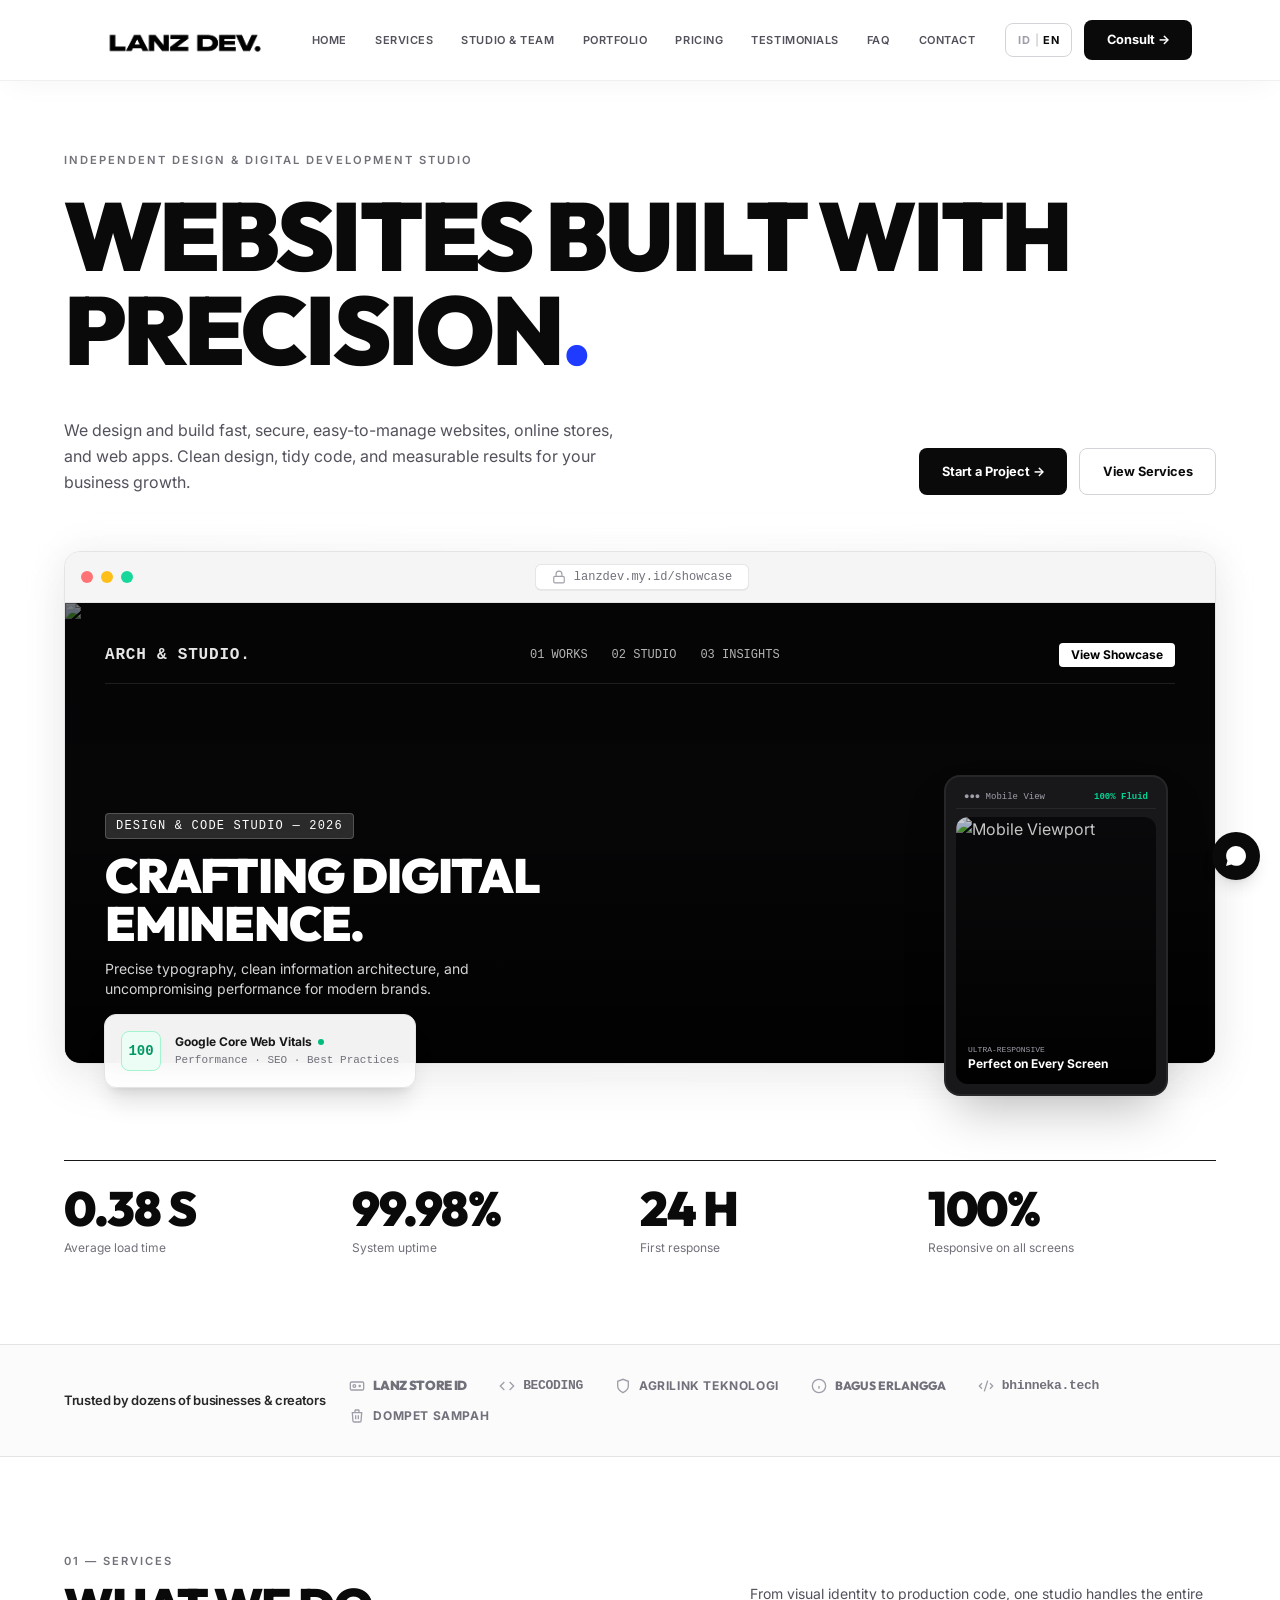
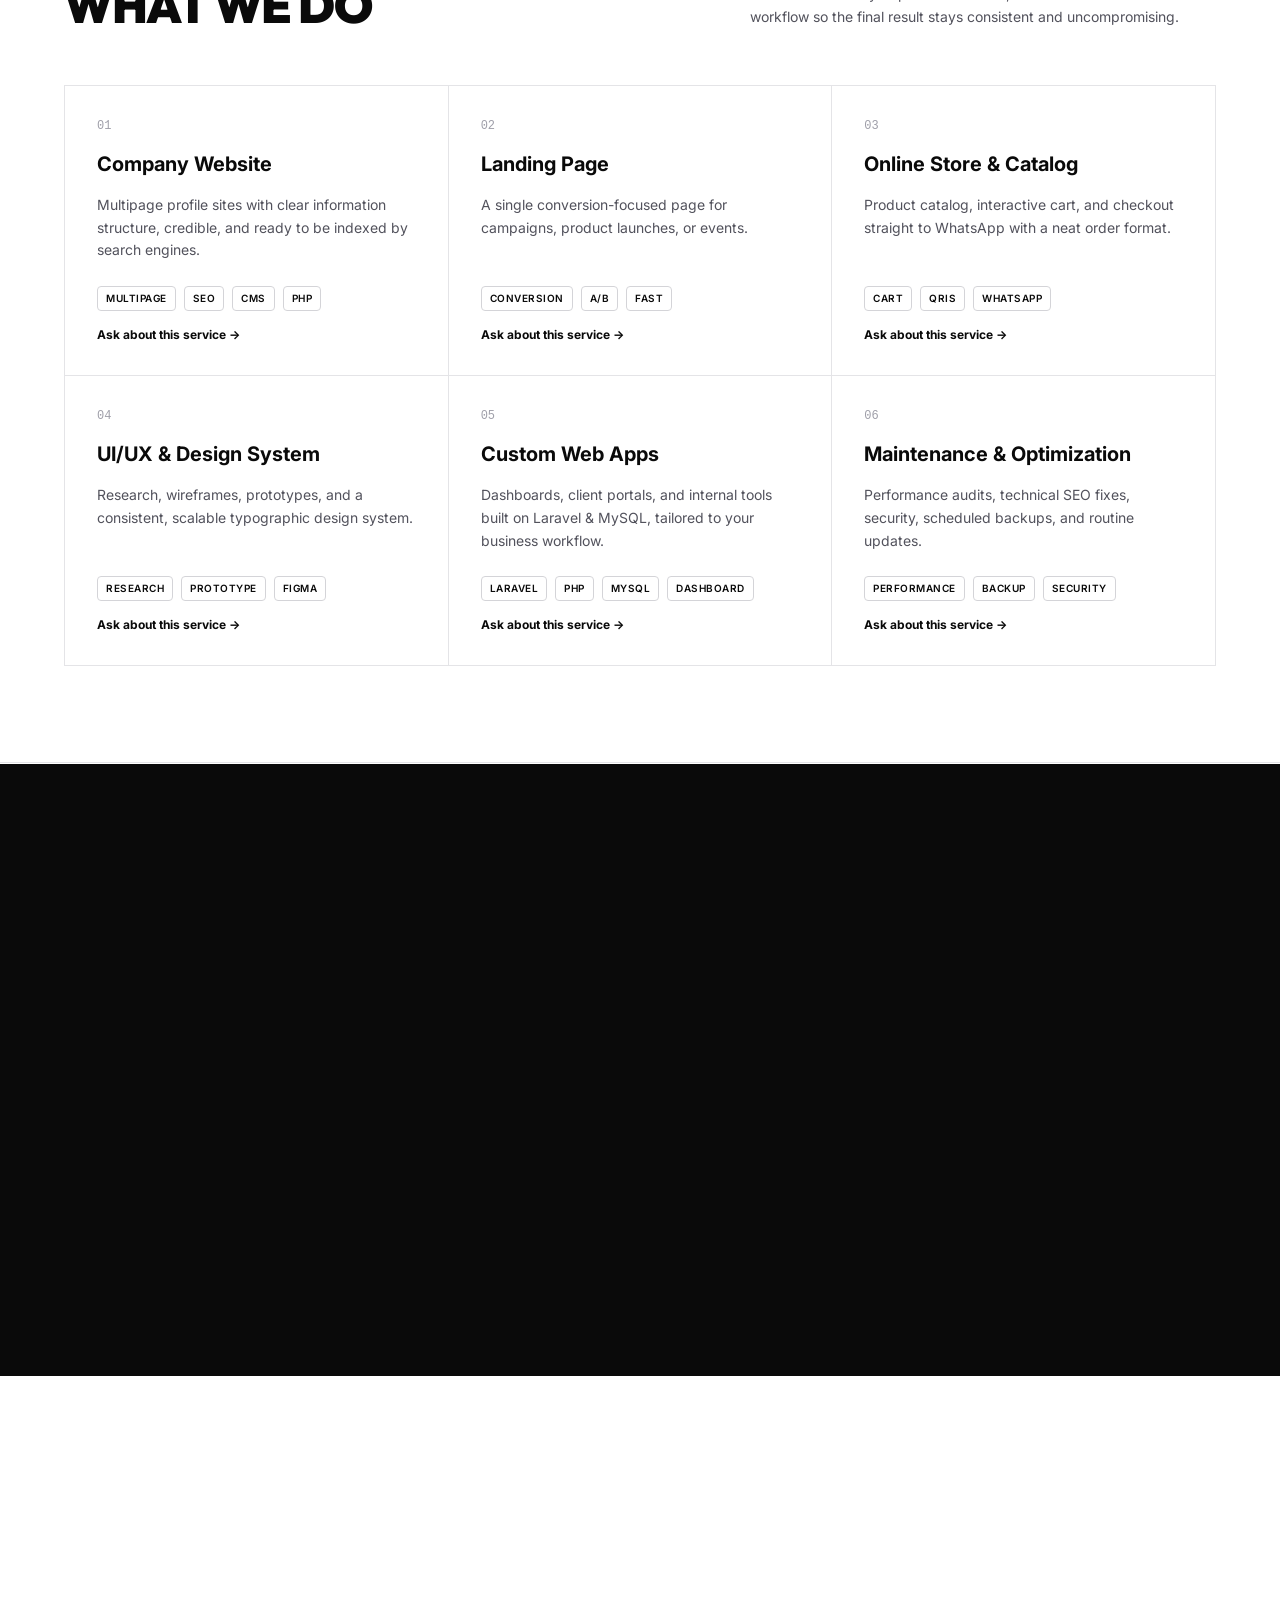
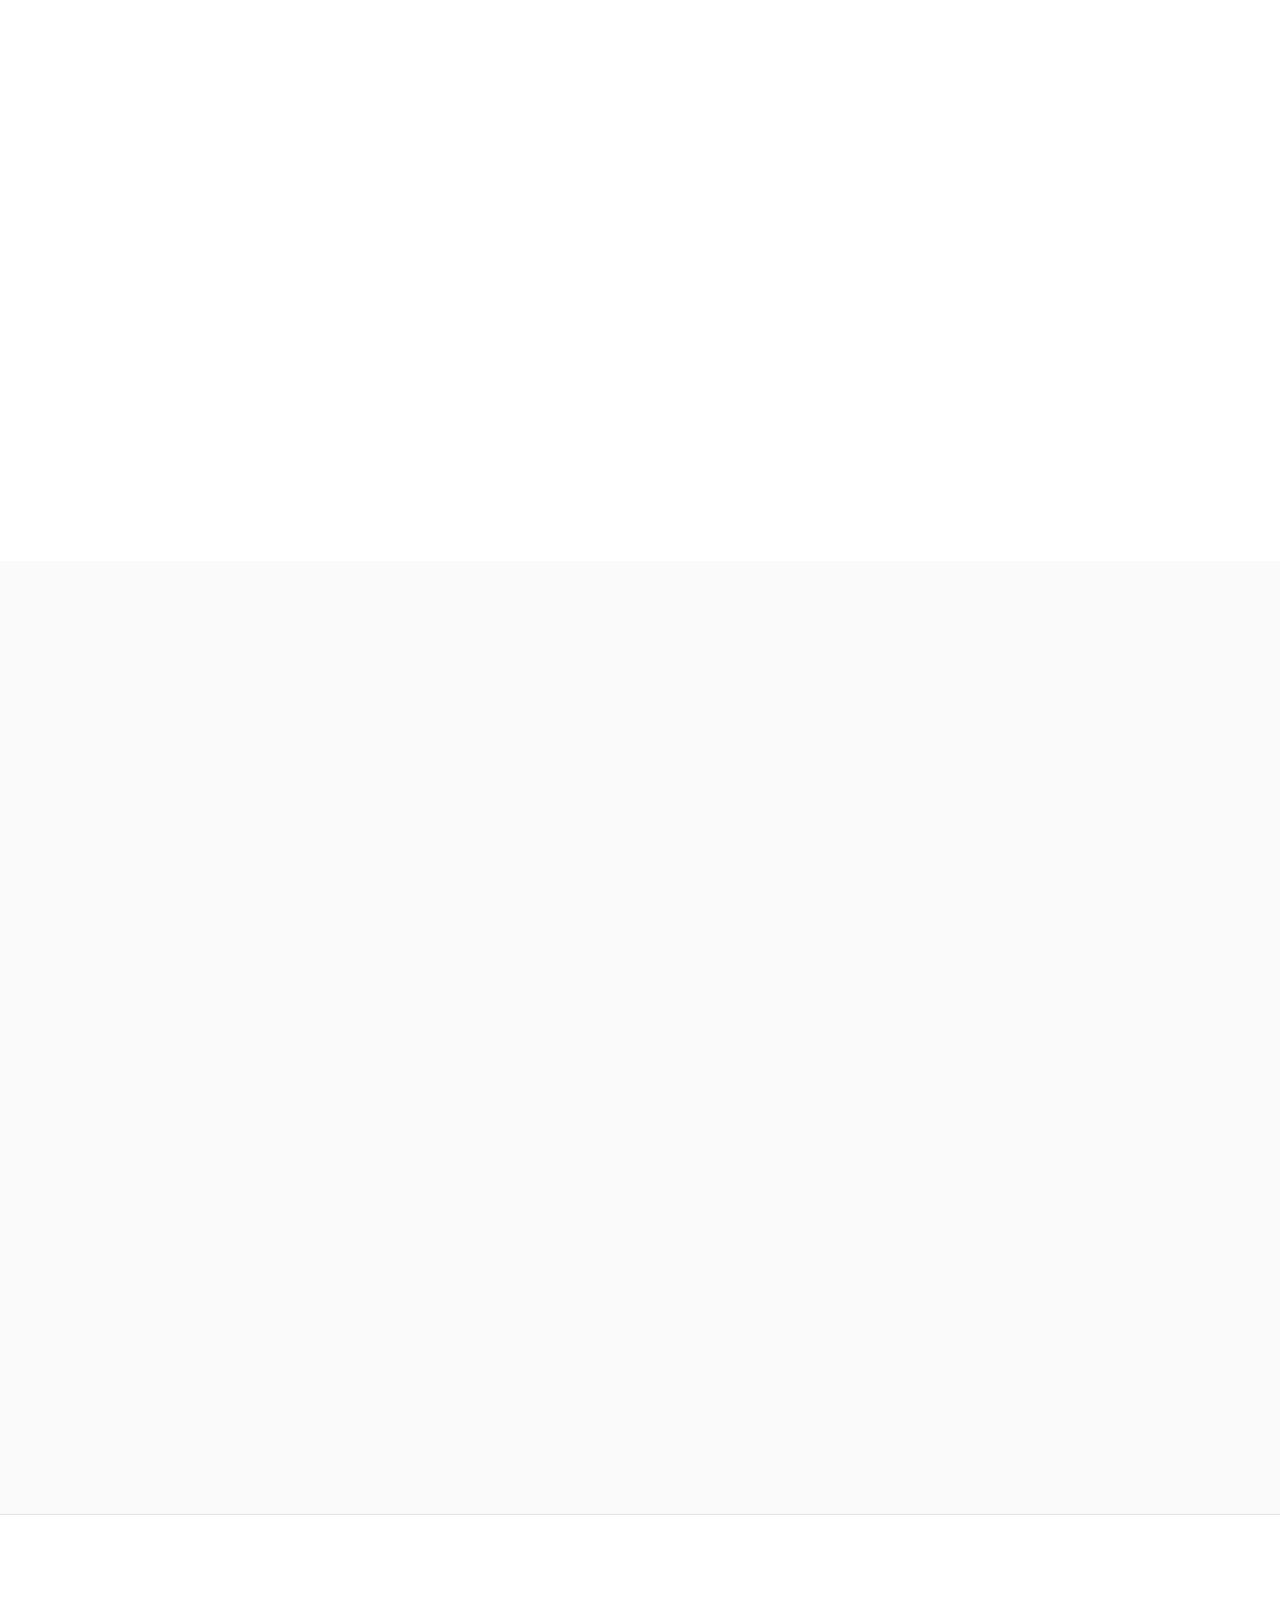
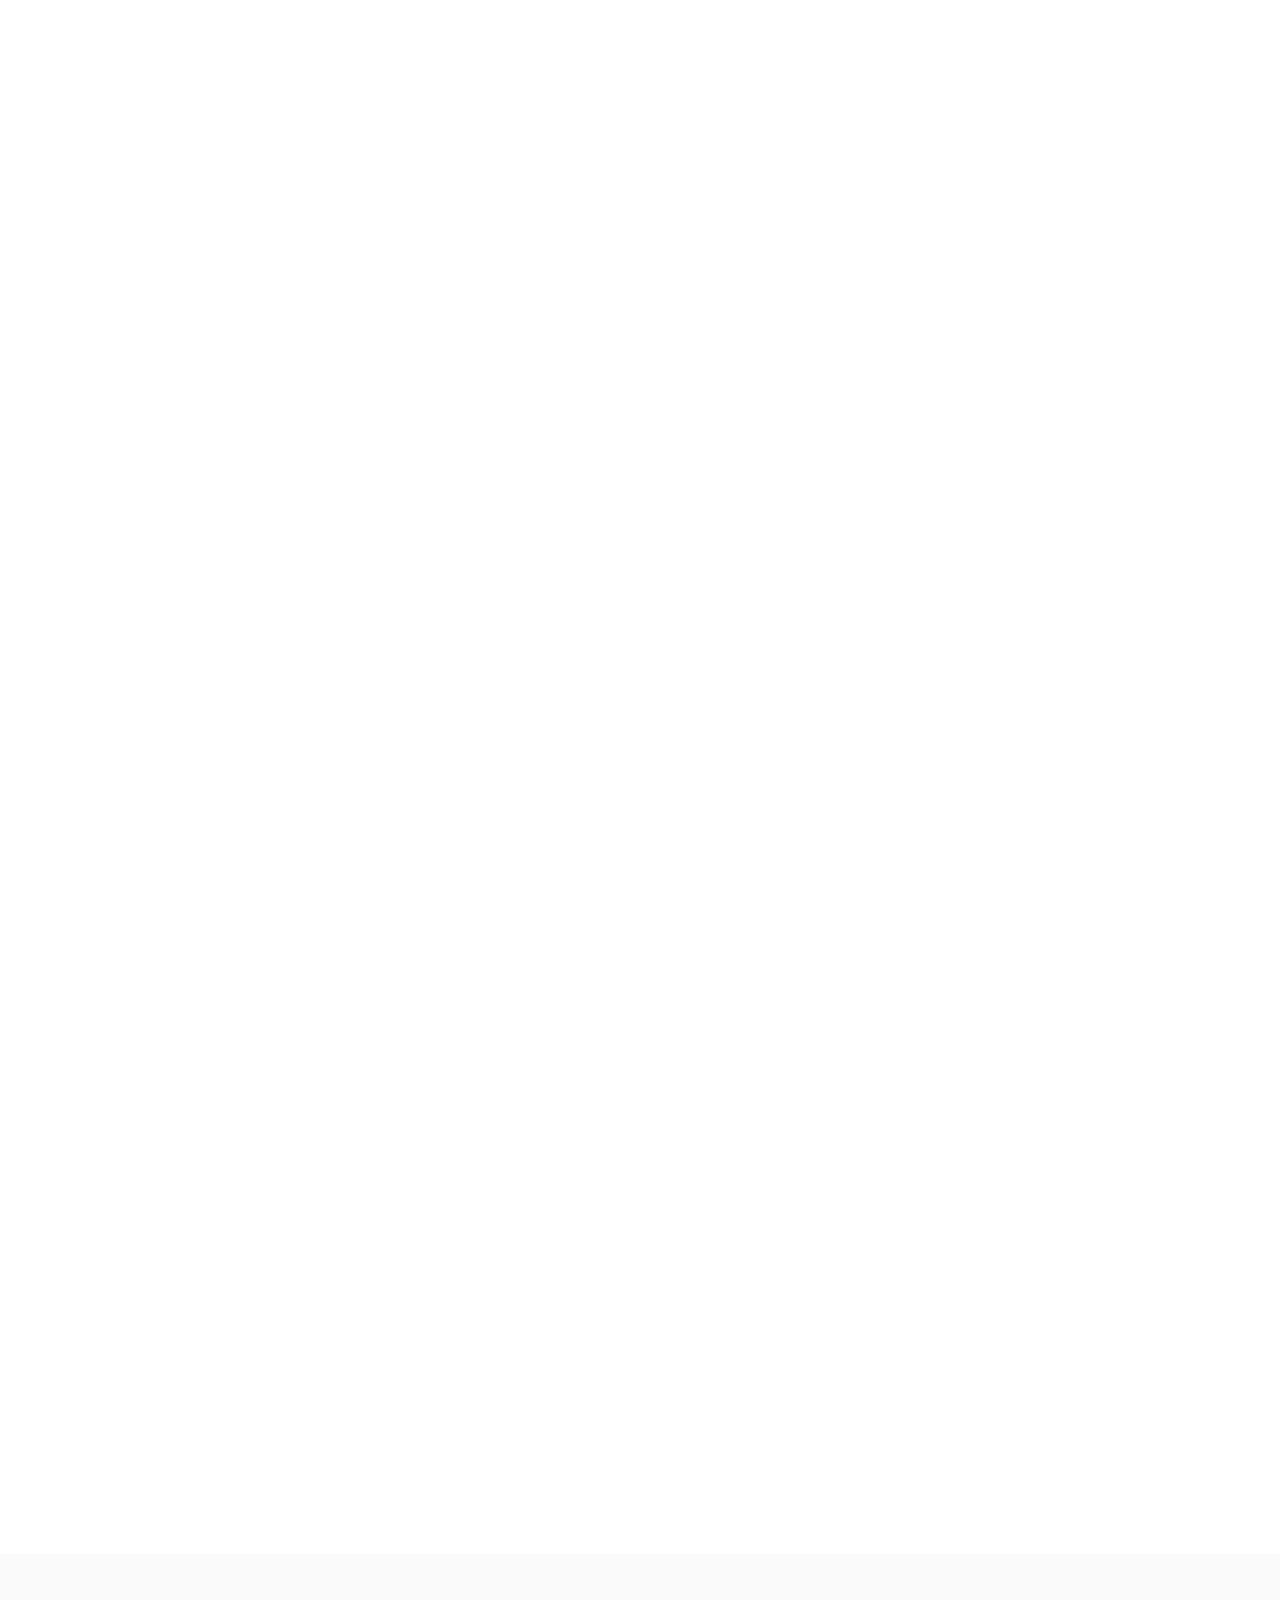
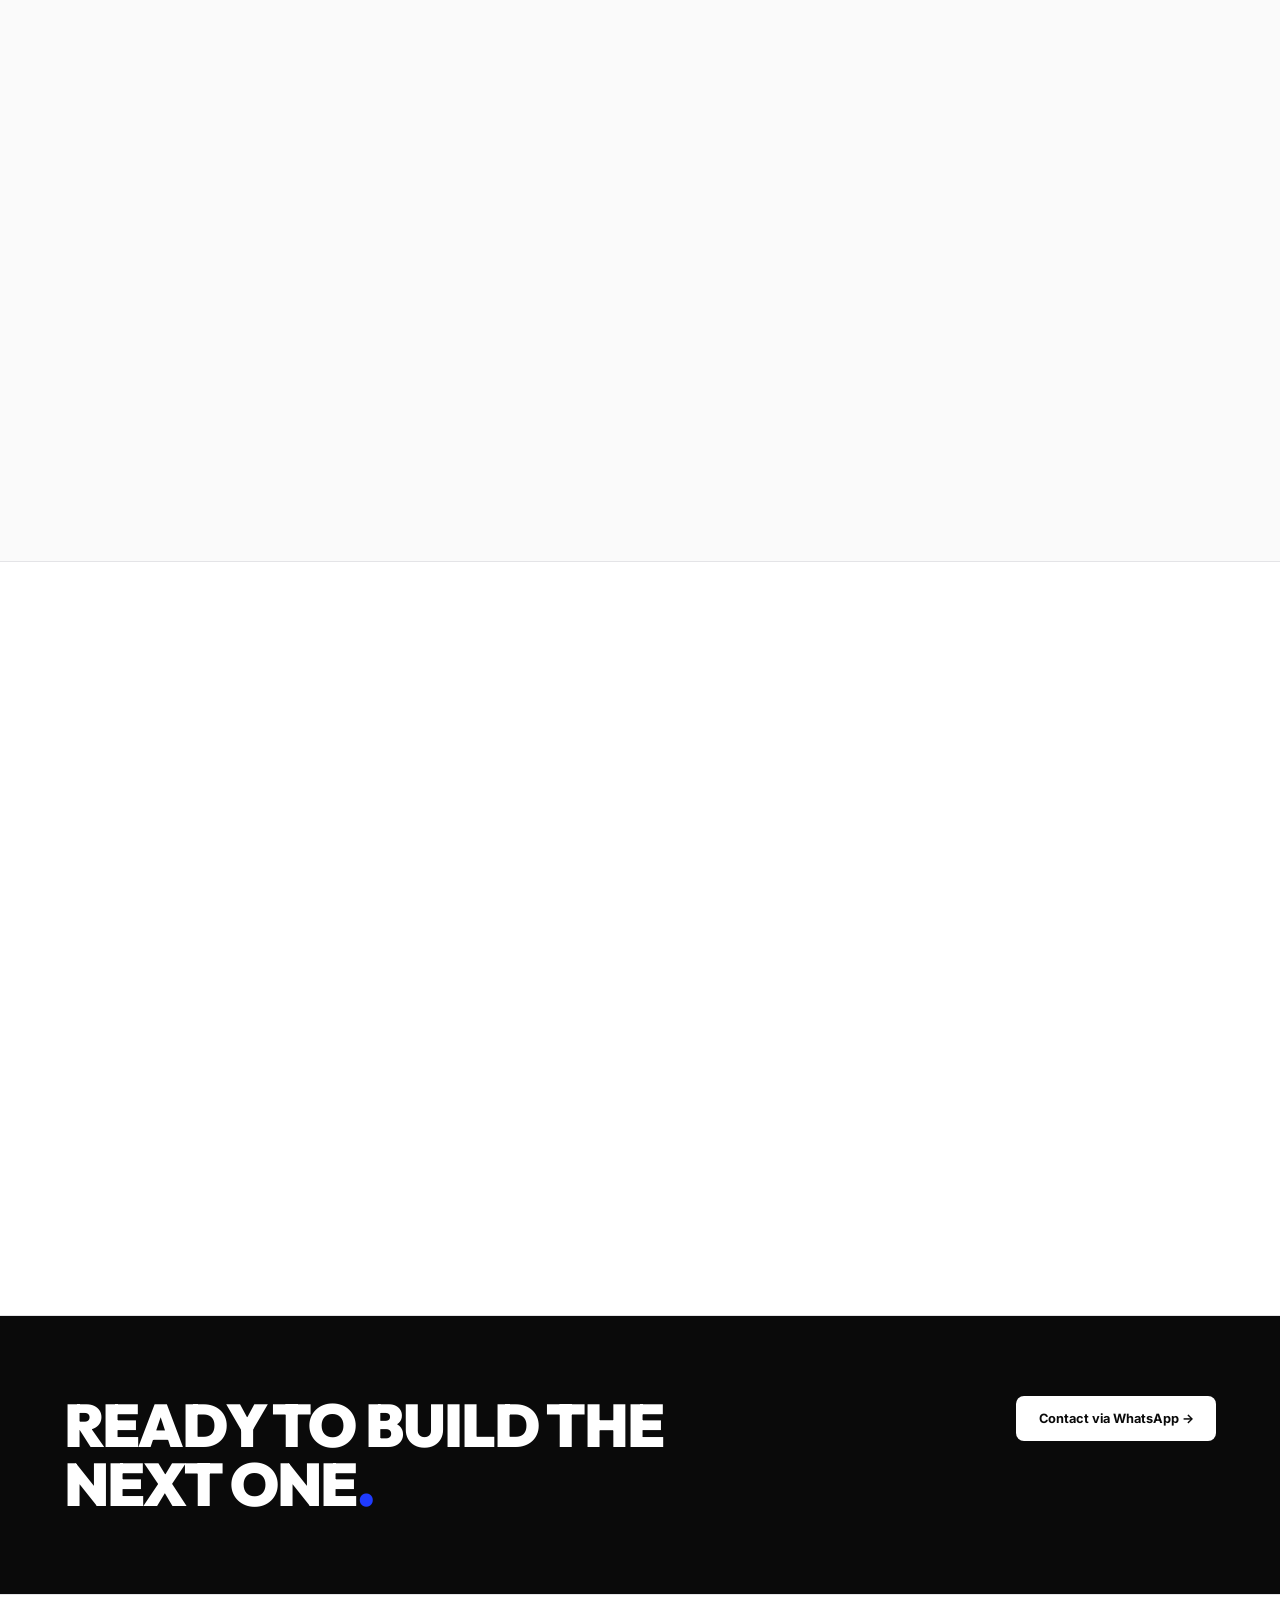
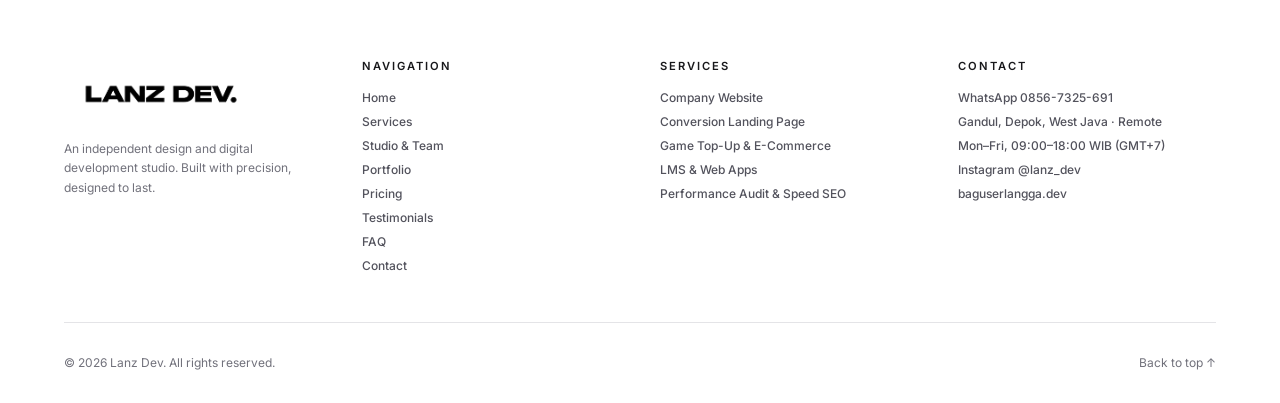
==== commit acc674b7: "Update index.html" ====
--- a/index.html
+++ b/index.html
@@ -28,8 +28,8 @@
 <link rel="preconnect" href="https://fonts.googleapis.com" />
 <link rel="preconnect" href="https://fonts.gstatic.com" crossorigin />
 <link rel="preconnect" href="https://images.unsplash.com" crossorigin />
-<link rel="preload" as="style" href="style.css?v=8" />
-<link rel="stylesheet" href="style.css?v=8" />
+<link rel="preload" as="style" href="style.css?v=9" />
+<link rel="stylesheet" href="style.css?v=9" />
 <link rel="preload" as="style" href="https://fonts.googleapis.com/css2?family=Inter:wght@400;500;600;700;800&family=Outfit:wght@700;800;900&display=swap" onload="this.rel='stylesheet'" />
 <noscript><link rel="stylesheet" href="https://fonts.googleapis.com/css2?family=Inter:wght@400;500;600;700;800&family=Outfit:wght@700;800;900&display=swap" /></noscript>
 <script type="application/ld+json">
@@ -87,9 +87,9 @@
             </div>
             <div class="w-12"></div>
           </div>
-          <div class="relative bg-zinc-950 overflow-hidden aspect-16/9 sm:aspect-21/9 max-h-[460px]">
+          <div class="relative bg-zinc-950 overflow-hidden w-full h-[340px] sm:h-[400px] md:h-[460px]">
             <img src="https://images.unsplash.com/photo-1497366216548-37526070297c?auto=format&fit=crop&w=1600&q=80" alt="Lanz Dev Design Showcase" width="1600" height="686" fetchpriority="high" decoding="async" class="w-full h-full object-cover opacity-85 group-hover:scale-105 transition-transform duration-700" />
-            <div class="absolute inset-0 bg-gradient-to-t from-black/85 via-black/35 to-black/45 flex flex-col justify-between p-6 sm:p-10">
+            <div class="absolute inset-0 bg-gradient-to-t from-black/85 via-black/35 to-black/45 flex flex-col justify-between p-5 pb-16 sm:p-10 sm:pb-16">
               <div class="flex items-center justify-between text-white/90 border-b border-white/10 pb-4">
                 <div class="font-bold text-sm sm:text-base tracking-wider uppercase font-mono">ARCH & STUDIO.</div>
                 <div class="hidden sm:flex items-center gap-6 text-xs text-white/70 font-mono"><span>01 WORKS</span><span>02 STUDIO</span><span>03 INSIGHTS</span></div>
@@ -103,7 +103,7 @@
             </div>
           </div>
         </div>
-        <div class="absolute -bottom-6 left-6 sm:left-10 z-20 fl">
+        <div class="absolute -bottom-6 left-4 sm:left-10 z-20 fl">
           <div class="bg-white/95 backdrop-blur-md border border-zinc-200 rounded-xl p-3.5 sm:p-4 shadow-xl flex items-center gap-3.5 hover:-translate-y-1 transition-transform">
             <div class="w-10 h-10 rounded-lg bg-emerald-50 border border-emerald-200 flex items-center justify-center text-emerald-600 shrink-0 font-mono font-bold text-sm">100</div>
             <div class="space-y-0.5"><div class="text-xs font-bold text-zinc-900 flex items-center gap-1.5"><span>Google Core Web Vitals</span><span class="w-1.5 h-1.5 rounded-full bg-emerald-500 pulse-dot"></span></div><div class="text-[11px] text-zinc-500 font-mono">Performance · SEO · Best Practices</div></div>
@@ -293,6 +293,6 @@
   <svg class="w-6 h-6" fill="currentColor" viewBox="0 0 24 24"><path d="M12.04 2c-5.46 0-9.91 4.45-9.91 9.91 0 1.75.46 3.45 1.32 4.95L2.05 22l5.25-1.38c1.45.79 3.08 1.21 4.74 1.21 5.46 0 9.91-4.45 9.91-9.91 0-2.65-1.03-5.14-2.9-7.01A9.82 9.82 0 0012.04 2z" /></svg>
 </a>
 
-<script defer src="app.js?v=8"></script>
+<script defer src="app.js?v=9"></script>
 </body>
 </html>
--- a/style.css
+++ b/style.css
@@ -1,2 +1,2 @@
 /*! tailwindcss v4.3.5 | MIT License | https://tailwindcss.com */
-@layer properties{@supports (((-webkit-hyphens:none)) and (not (margin-trim:block))) or ((-moz-orient:inline) and (not (color:rgb(from red r g b)))){*,:before,:after,::backdrop{--tw-space-y-reverse:0;--tw-border-style:solid;--tw-gradient-position:initial;--tw-gradient-from:#0000;--tw-gradient-via:#0000;--tw-gradient-to:#0000;--tw-gradient-stops:initial;--tw-gradient-via-stops:initial;--tw-gradient-from-position:0%;--tw-gradient-via-position:50%;--tw-gradient-to-position:100%;--tw-leading:initial;--tw-font-weight:initial;--tw-tracking:initial;--tw-shadow:0 0 #0000;--tw-shadow-color:initial;--tw-shadow-alpha:100%;--tw-inset-shadow:0 0 #0000;--tw-inset-shadow-color:initial;--tw-inset-shadow-alpha:100%;--tw-ring-color:initial;--tw-ring-shadow:0 0 #0000;--tw-inset-ring-color:initial;--tw-inset-ring-shadow:0 0 #0000;--tw-ring-inset:initial;--tw-ring-offset-width:0px;--tw-ring-offset-color:#fff;--tw-ring-offset-shadow:0 0 #0000;--tw-blur:initial;--tw-brightness:initial;--tw-contrast:initial;--tw-grayscale:initial;--tw-hue-rotate:initial;--tw-invert:initial;--tw-opacity:initial;--tw-saturate:initial;--tw-sepia:initial;--tw-drop-shadow:initial;--tw-drop-shadow-color:initial;--tw-drop-shadow-alpha:100%;--tw-drop-shadow-size:initial;--tw-backdrop-blur:initial;--tw-backdrop-brightness:initial;--tw-backdrop-contrast:initial;--tw-backdrop-grayscale:initial;--tw-backdrop-hue-rotate:initial;--tw-backdrop-invert:initial;--tw-backdrop-opacity:initial;--tw-backdrop-saturate:initial;--tw-backdrop-sepia:initial;--tw-duration:initial;--tw-scale-x:1;--tw-scale-y:1;--tw-scale-z:1;--tw-translate-x:0;--tw-translate-y:0;--tw-translate-z:0}}}@layer theme{:root,:host{--font-sans:"Inter",sans-serif;--font-mono:ui-monospace, SFMono-Regular, Menlo, Monaco, Consolas, "Liberation Mono", "Courier New", monospace;--color-red-400:oklch(70.4% .191 22.216);--color-red-500:oklch(63.7% .237 25.331);--color-amber-300:oklch(87.9% .169 91.605);--color-amber-400:oklch(82.8% .189 84.429);--color-amber-500:oklch(76.9% .188 70.08);--color-emerald-50:oklch(97.9% .021 166.113);--color-emerald-200:oklch(90.5% .093 164.15);--color-emerald-300:oklch(84.5% .143 164.978);--color-emerald-400:oklch(76.5% .177 163.223);--color-emerald-500:oklch(69.6% .17 162.48);--color-emerald-600:oklch(59.6% .145 163.225);--color-emerald-700:oklch(50.8% .118 165.612);--color-sky-300:oklch(82.8% .111 230.318);--color-purple-400:oklch(71.4% .203 305.504);--color-zinc-50:oklch(98.5% 0 none);--color-zinc-100:oklch(96.7% .001 286.375);--color-zinc-200:oklch(92% .004 286.32);--color-zinc-300:oklch(87.1% .006 286.286);--color-zinc-400:oklch(70.5% .015 286.067);--color-zinc-500:oklch(55.2% .016 285.938);--color-zinc-600:oklch(44.2% .017 285.786);--color-zinc-700:oklch(37% .013 285.805);--color-zinc-800:oklch(27.4% .006 286.033);--color-zinc-900:oklch(21% .006 285.885);--color-zinc-950:oklch(14.1% .005 285.823);--color-black:#000;--color-white:#fff;--spacing:.25rem;--container-md:28rem;--container-xl:36rem;--container-2xl:42rem;--container-4xl:56rem;--container-5xl:64rem;--container-6xl:72rem;--text-xs:.75rem;--text-xs--line-height:calc(1 / .75);--text-sm:.875rem;--text-sm--line-height:calc(1.25 / .875);--text-base:1rem;--text-base--line-height:calc(1.5 / 1);--text-lg:1.125rem;--text-lg--line-height:calc(1.75 / 1.125);--text-xl:1.25rem;--text-xl--line-height:calc(1.75 / 1.25);--text-2xl:1.5rem;--text-2xl--line-height:calc(2 / 1.5);--text-3xl:1.875rem;--text-3xl--line-height:calc(2.25 / 1.875);--text-4xl:2.25rem;--text-4xl--line-height:calc(2.5 / 2.25);--text-5xl:3rem;--text-5xl--line-height:1;--text-6xl:3.75rem;--text-6xl--line-height:1;--text-7xl:4.5rem;--text-7xl--line-height:1;--text-8xl:6rem;--text-8xl--line-height:1;--font-weight-normal:400;--font-weight-medium:500;--font-weight-semibold:600;--font-weight-bold:700;--font-weight-extrabold:800;--font-weight-black:900;--tracking-tight:-.025em;--tracking-wider:.05em;--tracking-widest:.1em;--leading-relaxed:1.625;--radius-md:.375rem;--radius-lg:.5rem;--radius-xl:.75rem;--radius-2xl:1rem;--animate-pulse:pulse 2s cubic-bezier(.4, 0, .6, 1) infinite;--blur-md:12px;--blur-lg:16px;--blur-xl:24px;--default-transition-duration:.15s;--default-transition-timing-function:cubic-bezier(.4, 0, .2, 1);--default-font-family:var(--font-sans);--default-mono-font-family:var(--font-mono);--font-display:"Outfit","Inter",sans-serif;--color-ink:#0a0a0a;--color-blue:#1f3bff}}@layer base{*,:after,:before,::backdrop{box-sizing:border-box;border:0 solid;margin:0;padding:0}::file-selector-button{box-sizing:border-box;border:0 solid;margin:0;padding:0}html,:host{-webkit-text-size-adjust:100%;tab-size:4;line-height:1.5;font-family:var(--default-font-family,-apple-system, BlinkMacSystemFont, "Segoe UI", Roboto, "Helvetica Neue", "Noto Sans", Arial, sans-serif, "Apple Color Emoji", "Segoe UI Emoji", "Segoe UI Symbol", "Noto Color Emoji");font-feature-settings:var(--default-font-feature-settings,normal);font-variation-settings:var(--default-font-variation-settings,normal);-webkit-tap-highlight-color:transparent}hr{height:0;color:inherit;border-top-width:1px}abbr:where([title]){-webkit-text-decoration:underline dotted;text-decoration:underline dotted}h1,h2,h3,h4,h5,h6{font-size:inherit;font-weight:inherit}a{color:inherit;-webkit-text-decoration:inherit;-webkit-text-decoration:inherit;-webkit-text-decoration:inherit;text-decoration:inherit}b,strong{font-weight:bolder}code,kbd,samp,pre{font-family:var(--default-mono-font-family,ui-monospace, SFMono-Regular, Menlo, Monaco, Consolas, "Liberation Mono", "Courier New", monospace);font-feature-settings:var(--default-mono-font-feature-settings,normal);font-variation-settings:var(--default-mono-font-variation-settings,normal);font-size:1em}small{font-size:80%}sub,sup{vertical-align:baseline;font-size:75%;line-height:0;position:relative}sub{bottom:-.25em}sup{top:-.5em}table{text-indent:0;border-color:inherit;border-collapse:collapse}:-moz-focusring:where(:not(iframe)){outline:auto}progress{vertical-align:baseline}summary{display:list-item}ol,ul,menu{list-style:none}img,svg,video,canvas,audio,iframe,embed,object{vertical-align:middle;display:block}img,video{max-width:100%;height:auto}button,input,select,optgroup,textarea{font:inherit;font-feature-settings:inherit;font-variation-settings:inherit;letter-spacing:inherit;color:inherit;opacity:1;background-color:#0000;border-radius:0}::file-selector-button{font:inherit;font-feature-settings:inherit;font-variation-settings:inherit;letter-spacing:inherit;color:inherit;opacity:1;background-color:#0000;border-radius:0}:where(select:is([multiple],[size])) optgroup{font-weight:bolder}:where(select:is([multiple],[size])) optgroup option{padding-inline-start:20px}::file-selector-button{margin-inline-end:4px}::placeholder{opacity:1}@supports (not ((-webkit-appearance:-apple-pay-button))) or (contain-intrinsic-size:1px){::placeholder{color:currentColor}@supports (color:color-mix(in lab, red, red)){::placeholder{color:color-mix(in oklab, currentcolor 50%, transparent)}}}textarea{resize:vertical}::-webkit-search-decoration{-webkit-appearance:none}::-webkit-date-and-time-value{min-height:1lh;text-align:inherit}::-webkit-datetime-edit{display:inline-flex}::-webkit-datetime-edit-fields-wrapper{padding:0}::-webkit-datetime-edit{padding-block:0}::-webkit-datetime-edit-year-field{padding-block:0}::-webkit-datetime-edit-month-field{padding-block:0}::-webkit-datetime-edit-day-field{padding-block:0}::-webkit-datetime-edit-hour-field{padding-block:0}::-webkit-datetime-edit-minute-field{padding-block:0}::-webkit-datetime-edit-second-field{padding-block:0}::-webkit-datetime-edit-millisecond-field{padding-block:0}::-webkit-datetime-edit-meridiem-field{padding-block:0}::-webkit-calendar-picker-indicator{line-height:1}:-moz-ui-invalid{box-shadow:none}button,input:where([type=button],[type=reset],[type=submit]){appearance:button}::file-selector-button{appearance:button}::-webkit-inner-spin-button{height:auto}::-webkit-outer-spin-button{height:auto}[hidden]:where(:not([hidden=until-found])){display:none!important}}@layer components{.eyebrow{letter-spacing:.18em;text-transform:uppercase;color:#71717a;font-size:.7rem;font-weight:600}.btn{border-radius:.5rem;align-items:center;gap:.5rem;padding:.8rem 1.4rem;font-size:.8rem;font-weight:700;transition:all .2s;display:inline-flex}.btn:active{transform:scale(.97)}.btn-dark{color:#fff;background:#0a0a0a}.btn-dark:hover{background:#27272a}.btn-line{background:#fff;border:1px solid #d4d4d8}.btn-line:hover{background:#f4f4f5}.fld{background:#fff;border:1px solid #d4d4d8;border-radius:.5rem;width:100%;padding:.8rem 1rem;font-size:.85rem;transition:border-color .2s,box-shadow .2s}.fld:focus{border-color:#0a0a0a;outline:none;box-shadow:0 0 0 3px #0a0a0a0f}}@layer utilities{.absolute{position:absolute}.fixed{position:fixed}.relative{position:relative}.-inset-1{inset:calc(var(--spacing) * -1)}.inset-0{inset:0}.-top-3\.5{top:calc(var(--spacing) * -3.5)}.top-0{top:0}.right-0{right:0}.right-5{right:calc(var(--spacing) * 5)}.right-6{right:calc(var(--spacing) * 6)}.right-8{right:calc(var(--spacing) * 8)}.-bottom-6{bottom:calc(var(--spacing) * -6)}.-bottom-8{bottom:calc(var(--spacing) * -8)}.bottom-5{bottom:calc(var(--spacing) * 5)}.left-0{left:0}.left-6{left:calc(var(--spacing) * 6)}.z-20{z-index:20}.z-50{z-index:50}.mx-1{margin-inline:var(--spacing)}.mx-auto{margin-inline:auto}.mt-0\.5{margin-top:calc(var(--spacing) * .5)}.mt-1{margin-top:var(--spacing)}.mt-2{margin-top:calc(var(--spacing) * 2)}.mt-6{margin-top:calc(var(--spacing) * 6)}.mt-8{margin-top:calc(var(--spacing) * 8)}.mt-10{margin-top:calc(var(--spacing) * 10)}.mt-12{margin-top:calc(var(--spacing) * 12)}.mt-16{margin-top:calc(var(--spacing) * 16)}.mt-20{margin-top:calc(var(--spacing) * 20)}.mt-auto{margin-top:auto}.mb-2{margin-bottom:calc(var(--spacing) * 2)}.mb-3{margin-bottom:calc(var(--spacing) * 3)}.mb-4{margin-bottom:calc(var(--spacing) * 4)}.mb-6{margin-bottom:calc(var(--spacing) * 6)}.mb-8{margin-bottom:calc(var(--spacing) * 8)}.mb-10{margin-bottom:calc(var(--spacing) * 10)}.mb-12{margin-bottom:calc(var(--spacing) * 12)}.mb-14{margin-bottom:calc(var(--spacing) * 14)}.ml-2{margin-left:calc(var(--spacing) * 2)}.line-clamp-2{-webkit-line-clamp:2;-webkit-box-orient:vertical;display:-webkit-box;overflow:hidden}.block{display:block}.flex{display:flex}.grid{display:grid}.hidden{display:none}.inline-block{display:inline-block}.inline-flex{display:inline-flex}.aspect-9\/12{aspect-ratio:9/12}.aspect-16\/9{aspect-ratio:16/9}.aspect-16\/10{aspect-ratio:16/10}.h-1\.5{height:calc(var(--spacing) * 1.5)}.h-2{height:calc(var(--spacing) * 2)}.h-2\.5{height:calc(var(--spacing) * 2.5)}.h-3{height:calc(var(--spacing) * 3)}.h-3\.5{height:calc(var(--spacing) * 3.5)}.h-4{height:calc(var(--spacing) * 4)}.h-6{height:calc(var(--spacing) * 6)}.h-8{height:calc(var(--spacing) * 8)}.h-10{height:calc(var(--spacing) * 10)}.h-11{height:calc(var(--spacing) * 11)}.h-12{height:calc(var(--spacing) * 12)}.h-14{height:calc(var(--spacing) * 14)}.h-20{height:calc(var(--spacing) * 20)}.h-full{height:100%}.max-h-16{max-height:calc(var(--spacing) * 16)}.max-h-\[460px\]{max-height:460px}.min-h-screen{min-height:100vh}.w-1\.5{width:calc(var(--spacing) * 1.5)}.w-2{width:calc(var(--spacing) * 2)}.w-2\.5{width:calc(var(--spacing) * 2.5)}.w-3{width:calc(var(--spacing) * 3)}.w-3\.5{width:calc(var(--spacing) * 3.5)}.w-4{width:calc(var(--spacing) * 4)}.w-6{width:calc(var(--spacing) * 6)}.w-8{width:calc(var(--spacing) * 8)}.w-10{width:calc(var(--spacing) * 10)}.w-11{width:calc(var(--spacing) * 11)}.w-12{width:calc(var(--spacing) * 12)}.w-48{width:calc(var(--spacing) * 48)}.w-auto{width:auto}.w-full{width:100%}.max-w-2xl{max-width:var(--container-2xl)}.max-w-4xl{max-width:var(--container-4xl)}.max-w-5xl{max-width:var(--container-5xl)}.max-w-6xl{max-width:var(--container-6xl)}.max-w-\[210px\]{max-width:210px}.max-w-md{max-width:var(--container-md)}.max-w-xl{max-width:var(--container-xl)}.shrink-0{flex-shrink:0}.grow{flex-grow:1}.animate-pulse{animation:var(--animate-pulse)}.cursor-default{cursor:default}.grid-cols-2{grid-template-columns:repeat(2,minmax(0,1fr))}.grid-cols-3{grid-template-columns:repeat(3,minmax(0,1fr))}.flex-col{flex-direction:column}.flex-wrap{flex-wrap:wrap}.items-center{align-items:center}.items-end{align-items:flex-end}.items-start{align-items:flex-start}.items-stretch{align-items:stretch}.justify-between{justify-content:space-between}.justify-center{justify-content:center}.justify-end{justify-content:flex-end}.gap-0\.5{gap:calc(var(--spacing) * .5)}.gap-1{gap:var(--spacing)}.gap-1\.5{gap:calc(var(--spacing) * 1.5)}.gap-2{gap:calc(var(--spacing) * 2)}.gap-2\.5{gap:calc(var(--spacing) * 2.5)}.gap-3{gap:calc(var(--spacing) * 3)}.gap-3\.5{gap:calc(var(--spacing) * 3.5)}.gap-4{gap:calc(var(--spacing) * 4)}.gap-5{gap:calc(var(--spacing) * 5)}.gap-6{gap:calc(var(--spacing) * 6)}.gap-7{gap:calc(var(--spacing) * 7)}.gap-8{gap:calc(var(--spacing) * 8)}.gap-10{gap:calc(var(--spacing) * 10)}.gap-12{gap:calc(var(--spacing) * 12)}.gap-px{gap:1px}:where(.space-y-0\.5>:not(:last-child)){--tw-space-y-reverse:0;margin-block-start:calc(calc(var(--spacing) * .5) * var(--tw-space-y-reverse));margin-block-end:calc(calc(var(--spacing) * .5) * calc(1 - var(--tw-space-y-reverse)))}:where(.space-y-1>:not(:last-child)){--tw-space-y-reverse:0;margin-block-start:calc(var(--spacing) * var(--tw-space-y-reverse));margin-block-end:calc(var(--spacing) * calc(1 - var(--tw-space-y-reverse)))}:where(.space-y-1\.5>:not(:last-child)){--tw-space-y-reverse:0;margin-block-start:calc(calc(var(--spacing) * 1.5) * var(--tw-space-y-reverse));margin-block-end:calc(calc(var(--spacing) * 1.5) * calc(1 - var(--tw-space-y-reverse)))}:where(.space-y-2>:not(:last-child)){--tw-space-y-reverse:0;margin-block-start:calc(calc(var(--spacing) * 2) * var(--tw-space-y-reverse));margin-block-end:calc(calc(var(--spacing) * 2) * calc(1 - var(--tw-space-y-reverse)))}:where(.space-y-2\.5>:not(:last-child)){--tw-space-y-reverse:0;margin-block-start:calc(calc(var(--spacing) * 2.5) * var(--tw-space-y-reverse));margin-block-end:calc(calc(var(--spacing) * 2.5) * calc(1 - var(--tw-space-y-reverse)))}:where(.space-y-3>:not(:last-child)){--tw-space-y-reverse:0;margin-block-start:calc(calc(var(--spacing) * 3) * var(--tw-space-y-reverse));margin-block-end:calc(calc(var(--spacing) * 3) * calc(1 - var(--tw-space-y-reverse)))}:where(.space-y-4>:not(:last-child)){--tw-space-y-reverse:0;margin-block-start:calc(calc(var(--spacing) * 4) * var(--tw-space-y-reverse));margin-block-end:calc(calc(var(--spacing) * 4) * calc(1 - var(--tw-space-y-reverse)))}:where(.space-y-5>:not(:last-child)){--tw-space-y-reverse:0;margin-block-start:calc(calc(var(--spacing) * 5) * var(--tw-space-y-reverse));margin-block-end:calc(calc(var(--spacing) * 5) * calc(1 - var(--tw-space-y-reverse)))}:where(.space-y-6>:not(:last-child)){--tw-space-y-reverse:0;margin-block-start:calc(calc(var(--spacing) * 6) * var(--tw-space-y-reverse));margin-block-end:calc(calc(var(--spacing) * 6) * calc(1 - var(--tw-space-y-reverse)))}:where(.space-y-8>:not(:last-child)){--tw-space-y-reverse:0;margin-block-start:calc(calc(var(--spacing) * 8) * var(--tw-space-y-reverse));margin-block-end:calc(calc(var(--spacing) * 8) * calc(1 - var(--tw-space-y-reverse)))}:where(.space-y-10>:not(:last-child)){--tw-space-y-reverse:0;margin-block-start:calc(calc(var(--spacing) * 10) * var(--tw-space-y-reverse));margin-block-end:calc(calc(var(--spacing) * 10) * calc(1 - var(--tw-space-y-reverse)))}:where(.space-y-12>:not(:last-child)){--tw-space-y-reverse:0;margin-block-start:calc(calc(var(--spacing) * 12) * var(--tw-space-y-reverse));margin-block-end:calc(calc(var(--spacing) * 12) * calc(1 - var(--tw-space-y-reverse)))}.gap-x-6{column-gap:calc(var(--spacing) * 6)}.gap-y-3\.5{row-gap:calc(var(--spacing) * 3.5)}.self-end{align-self:flex-end}.self-start{align-self:flex-start}.truncate{text-overflow:ellipsis;white-space:nowrap;overflow:hidden}.overflow-hidden{overflow:hidden}.scroll-smooth{scroll-behavior:smooth}.rounded{border-radius:.25rem}.rounded-2xl{border-radius:var(--radius-2xl)}.rounded-full{border-radius:2147483647px}.rounded-lg{border-radius:var(--radius-lg)}.rounded-md{border-radius:var(--radius-md)}.rounded-xl{border-radius:var(--radius-xl)}.border{border-style:var(--tw-border-style);border-width:1px}.border-2{border-style:var(--tw-border-style);border-width:2px}.border-y{border-block-style:var(--tw-border-style);border-block-width:1px}.border-t{border-top-style:var(--tw-border-style);border-top-width:1px}.border-r{border-right-style:var(--tw-border-style);border-right-width:1px}.border-b{border-bottom-style:var(--tw-border-style);border-bottom-width:1px}.border-l{border-left-style:var(--tw-border-style);border-left-width:1px}.border-emerald-200{border-color:var(--color-emerald-200)}.border-ink{border-color:var(--color-ink)}.border-white\/10{border-color:#ffffff1a}@supports (color:color-mix(in lab, red, red)){.border-white\/10{border-color:color-mix(in oklab, var(--color-white) 10%, transparent)}}.border-white\/20{border-color:#fff3}@supports (color:color-mix(in lab, red, red)){.border-white\/20{border-color:color-mix(in oklab, var(--color-white) 20%, transparent)}}.border-zinc-100{border-color:var(--color-zinc-100)}.border-zinc-200{border-color:var(--color-zinc-200)}.border-zinc-200\/80{border-color:#e4e4e7cc}@supports (color:color-mix(in lab, red, red)){.border-zinc-200\/80{border-color:color-mix(in oklab, var(--color-zinc-200) 80%, transparent)}}.border-zinc-200\/90{border-color:#e4e4e7e6}@supports (color:color-mix(in lab, red, red)){.border-zinc-200\/90{border-color:color-mix(in oklab, var(--color-zinc-200) 90%, transparent)}}.border-zinc-300{border-color:var(--color-zinc-300)}.border-zinc-800{border-color:var(--color-zinc-800)}.border-zinc-900{border-color:var(--color-zinc-900)}.\!bg-white{background-color:var(--color-white)!important}.bg-amber-400\/90{background-color:#fcbb00e6}@supports (color:color-mix(in lab, red, red)){.bg-amber-400\/90{background-color:color-mix(in oklab, var(--color-amber-400) 90%, transparent)}}.bg-amber-500\/80{background-color:#f99c00cc}@supports (color:color-mix(in lab, red, red)){.bg-amber-500\/80{background-color:color-mix(in oklab, var(--color-amber-500) 80%, transparent)}}.bg-emerald-50{background-color:var(--color-emerald-50)}.bg-emerald-400{background-color:var(--color-emerald-400)}.bg-emerald-400\/90{background-color:#00d294e6}@supports (color:color-mix(in lab, red, red)){.bg-emerald-400\/90{background-color:color-mix(in oklab, var(--color-emerald-400) 90%, transparent)}}.bg-emerald-500{background-color:var(--color-emerald-500)}.bg-emerald-500\/80{background-color:#00bb7fcc}@supports (color:color-mix(in lab, red, red)){.bg-emerald-500\/80{background-color:color-mix(in oklab, var(--color-emerald-500) 80%, transparent)}}.bg-ink{background-color:var(--color-ink)}.bg-red-400\/90{background-color:#ff6568e6}@supports (color:color-mix(in lab, red, red)){.bg-red-400\/90{background-color:color-mix(in oklab, var(--color-red-400) 90%, transparent)}}.bg-red-500\/80{background-color:#fb2c36cc}@supports (color:color-mix(in lab, red, red)){.bg-red-500\/80{background-color:color-mix(in oklab, var(--color-red-500) 80%, transparent)}}.bg-white{background-color:var(--color-white)}.bg-white\/15{background-color:#ffffff26}@supports (color:color-mix(in lab, red, red)){.bg-white\/15{background-color:color-mix(in oklab, var(--color-white) 15%, transparent)}}.bg-white\/80{background-color:#fffc}@supports (color:color-mix(in lab, red, red)){.bg-white\/80{background-color:color-mix(in oklab, var(--color-white) 80%, transparent)}}.bg-white\/95{background-color:#fffffff2}@supports (color:color-mix(in lab, red, red)){.bg-white\/95{background-color:color-mix(in oklab, var(--color-white) 95%, transparent)}}.bg-zinc-50{background-color:var(--color-zinc-50)}.bg-zinc-50\/50{background-color:#fafafa80}@supports (color:color-mix(in lab, red, red)){.bg-zinc-50\/50{background-color:color-mix(in oklab, var(--color-zinc-50) 50%, transparent)}}.bg-zinc-50\/70{background-color:#fafafab3}@supports (color:color-mix(in lab, red, red)){.bg-zinc-50\/70{background-color:color-mix(in oklab, var(--color-zinc-50) 70%, transparent)}}.bg-zinc-100{background-color:var(--color-zinc-100)}.bg-zinc-100\/90{background-color:#f4f4f5e6}@supports (color:color-mix(in lab, red, red)){.bg-zinc-100\/90{background-color:color-mix(in oklab, var(--color-zinc-100) 90%, transparent)}}.bg-zinc-300{background-color:var(--color-zinc-300)}.bg-zinc-800{background-color:var(--color-zinc-800)}.bg-zinc-900{background-color:var(--color-zinc-900)}.bg-zinc-950{background-color:var(--color-zinc-950)}.bg-gradient-to-r{--tw-gradient-position:to right in oklab;background-image:linear-gradient(var(--tw-gradient-stops))}.bg-gradient-to-t{--tw-gradient-position:to top in oklab;background-image:linear-gradient(var(--tw-gradient-stops))}.from-black\/85{--tw-gradient-from:#000000d9}@supports (color:color-mix(in lab, red, red)){.from-black\/85{--tw-gradient-from:color-mix(in oklab, var(--color-black) 85%, transparent)}}.from-black\/85{--tw-gradient-stops:var(--tw-gradient-via-stops,var(--tw-gradient-position), var(--tw-gradient-from) var(--tw-gradient-from-position), var(--tw-gradient-to) var(--tw-gradient-to-position))}.from-black\/90{--tw-gradient-from:#000000e6}@supports (color:color-mix(in lab, red, red)){.from-black\/90{--tw-gradient-from:color-mix(in oklab, var(--color-black) 90%, transparent)}}.from-black\/90{--tw-gradient-stops:var(--tw-gradient-via-stops,var(--tw-gradient-position), var(--tw-gradient-from) var(--tw-gradient-from-position), var(--tw-gradient-to) var(--tw-gradient-to-position))}.from-zinc-200{--tw-gradient-from:var(--color-zinc-200);--tw-gradient-stops:var(--tw-gradient-via-stops,var(--tw-gradient-position), var(--tw-gradient-from) var(--tw-gradient-from-position), var(--tw-gradient-to) var(--tw-gradient-to-position))}.via-black\/25{--tw-gradient-via:#00000040}@supports (color:color-mix(in lab, red, red)){.via-black\/25{--tw-gradient-via:color-mix(in oklab, var(--color-black) 25%, transparent)}}.via-black\/25{--tw-gradient-via-stops:var(--tw-gradient-position), var(--tw-gradient-from) var(--tw-gradient-from-position), var(--tw-gradient-via) var(--tw-gradient-via-position), var(--tw-gradient-to) var(--tw-gradient-to-position);--tw-gradient-stops:var(--tw-gradient-via-stops)}.via-black\/35{--tw-gradient-via:#00000059}@supports (color:color-mix(in lab, red, red)){.via-black\/35{--tw-gradient-via:color-mix(in oklab, var(--color-black) 35%, transparent)}}.via-black\/35{--tw-gradient-via-stops:var(--tw-gradient-position), var(--tw-gradient-from) var(--tw-gradient-from-position), var(--tw-gradient-via) var(--tw-gradient-via-position), var(--tw-gradient-to) var(--tw-gradient-to-position);--tw-gradient-stops:var(--tw-gradient-via-stops)}.via-black\/40{--tw-gradient-via:#0006}@supports (color:color-mix(in lab, red, red)){.via-black\/40{--tw-gradient-via:color-mix(in oklab, var(--color-black) 40%, transparent)}}.via-black\/40{--tw-gradient-via-stops:var(--tw-gradient-position), var(--tw-gradient-from) var(--tw-gradient-from-position), var(--tw-gradient-via) var(--tw-gradient-via-position), var(--tw-gradient-to) var(--tw-gradient-to-position);--tw-gradient-stops:var(--tw-gradient-via-stops)}.via-zinc-100{--tw-gradient-via:var(--color-zinc-100);--tw-gradient-via-stops:var(--tw-gradient-position), var(--tw-gradient-from) var(--tw-gradient-from-position), var(--tw-gradient-via) var(--tw-gradient-via-position), var(--tw-gradient-to) var(--tw-gradient-to-position);--tw-gradient-stops:var(--tw-gradient-via-stops)}.to-black\/45{--tw-gradient-to:#00000073}@supports (color:color-mix(in lab, red, red)){.to-black\/45{--tw-gradient-to:color-mix(in oklab, var(--color-black) 45%, transparent)}}.to-black\/45{--tw-gradient-stops:var(--tw-gradient-via-stops,var(--tw-gradient-position), var(--tw-gradient-from) var(--tw-gradient-from-position), var(--tw-gradient-to) var(--tw-gradient-to-position))}.to-transparent{--tw-gradient-to:transparent;--tw-gradient-stops:var(--tw-gradient-via-stops,var(--tw-gradient-position), var(--tw-gradient-from) var(--tw-gradient-from-position), var(--tw-gradient-to) var(--tw-gradient-to-position))}.to-zinc-200{--tw-gradient-to:var(--color-zinc-200);--tw-gradient-stops:var(--tw-gradient-via-stops,var(--tw-gradient-position), var(--tw-gradient-from) var(--tw-gradient-from-position), var(--tw-gradient-to) var(--tw-gradient-to-position))}.fill-current{fill:currentColor}.object-contain{object-fit:contain}.object-cover{object-fit:cover}.object-center{object-position:center}.p-1{padding:var(--spacing)}.p-2{padding:calc(var(--spacing) * 2)}.p-2\.5{padding:calc(var(--spacing) * 2.5)}.p-3{padding:calc(var(--spacing) * 3)}.p-3\.5{padding:calc(var(--spacing) * 3.5)}.p-4{padding:calc(var(--spacing) * 4)}.p-5{padding:calc(var(--spacing) * 5)}.p-6{padding:calc(var(--spacing) * 6)}.p-8{padding:calc(var(--spacing) * 8)}.\!px-4{padding-inline:calc(var(--spacing) * 4)!important}.px-1\.5{padding-inline:calc(var(--spacing) * 1.5)}.px-2{padding-inline:calc(var(--spacing) * 2)}.px-2\.5{padding-inline:calc(var(--spacing) * 2.5)}.px-3{padding-inline:calc(var(--spacing) * 3)}.px-4{padding-inline:calc(var(--spacing) * 4)}.px-6{padding-inline:calc(var(--spacing) * 6)}.\!py-2\.5{padding-block:calc(var(--spacing) * 2.5)!important}.py-0\.5{padding-block:calc(var(--spacing) * .5)}.py-1{padding-block:var(--spacing)}.py-1\.5{padding-block:calc(var(--spacing) * 1.5)}.py-2{padding-block:calc(var(--spacing) * 2)}.py-2\.5{padding-block:calc(var(--spacing) * 2.5)}.py-3{padding-block:calc(var(--spacing) * 3)}.py-4{padding-block:calc(var(--spacing) * 4)}.py-5{padding-block:calc(var(--spacing) * 5)}.py-6{padding-block:calc(var(--spacing) * 6)}.py-7{padding-block:calc(var(--spacing) * 7)}.py-20{padding-block:calc(var(--spacing) * 20)}.py-24{padding-block:calc(var(--spacing) * 24)}.pt-1{padding-top:var(--spacing)}.pt-2{padding-top:calc(var(--spacing) * 2)}.pt-3{padding-top:calc(var(--spacing) * 3)}.pt-4{padding-top:calc(var(--spacing) * 4)}.pt-6{padding-top:calc(var(--spacing) * 6)}.pt-8{padding-top:calc(var(--spacing) * 8)}.pt-10{padding-top:calc(var(--spacing) * 10)}.pt-12{padding-top:calc(var(--spacing) * 12)}.pt-16{padding-top:calc(var(--spacing) * 16)}.pt-20{padding-top:calc(var(--spacing) * 20)}.pr-4{padding-right:calc(var(--spacing) * 4)}.pb-4{padding-bottom:calc(var(--spacing) * 4)}.pb-8{padding-bottom:calc(var(--spacing) * 8)}.pb-12{padding-bottom:calc(var(--spacing) * 12)}.pb-16{padding-bottom:calc(var(--spacing) * 16)}.pb-20{padding-bottom:calc(var(--spacing) * 20)}.pl-4{padding-left:calc(var(--spacing) * 4)}.pl-8{padding-left:calc(var(--spacing) * 8)}.text-center{text-align:center}.text-right{text-align:right}.font-display{font-family:var(--font-display)}.font-mono{font-family:var(--font-mono)}.font-sans{font-family:var(--font-sans)}.text-2xl{font-size:var(--text-2xl);line-height:var(--tw-leading,var(--text-2xl--line-height))}.text-3xl{font-size:var(--text-3xl);line-height:var(--tw-leading,var(--text-3xl--line-height))}.text-4xl{font-size:var(--text-4xl);line-height:var(--tw-leading,var(--text-4xl--line-height))}.text-5xl{font-size:var(--text-5xl);line-height:var(--tw-leading,var(--text-5xl--line-height))}.text-base{font-size:var(--text-base);line-height:var(--tw-leading,var(--text-base--line-height))}.text-lg{font-size:var(--text-lg);line-height:var(--tw-leading,var(--text-lg--line-height))}.text-sm{font-size:var(--text-sm);line-height:var(--tw-leading,var(--text-sm--line-height))}.text-xl{font-size:var(--text-xl);line-height:var(--tw-leading,var(--text-xl--line-height))}.text-xs{font-size:var(--text-xs);line-height:var(--tw-leading,var(--text-xs--line-height))}.text-\[2\.25rem\]{font-size:2.25rem}.text-\[8px\]{font-size:8px}.text-\[9px\]{font-size:9px}.text-\[10px\]{font-size:10px}.text-\[11px\]{font-size:11px}.text-\[12px\]{font-size:12px}.text-\[13px\]{font-size:13px}.leading-none{--tw-leading:1;line-height:1}.leading-relaxed{--tw-leading:var(--leading-relaxed);line-height:var(--leading-relaxed)}.font-black{--tw-font-weight:var(--font-weight-black);font-weight:var(--font-weight-black)}.font-bold{--tw-font-weight:var(--font-weight-bold);font-weight:var(--font-weight-bold)}.font-extrabold{--tw-font-weight:var(--font-weight-extrabold);font-weight:var(--font-weight-extrabold)}.font-medium{--tw-font-weight:var(--font-weight-medium);font-weight:var(--font-weight-medium)}.font-normal{--tw-font-weight:var(--font-weight-normal);font-weight:var(--font-weight-normal)}.font-semibold{--tw-font-weight:var(--font-weight-semibold);font-weight:var(--font-weight-semibold)}.tracking-tight{--tw-tracking:var(--tracking-tight);letter-spacing:var(--tracking-tight)}.tracking-wider{--tw-tracking:var(--tracking-wider);letter-spacing:var(--tracking-wider)}.tracking-widest{--tw-tracking:var(--tracking-widest);letter-spacing:var(--tracking-widest)}.break-words{overflow-wrap:break-word}.\!text-ink{color:var(--color-ink)!important}.\!text-zinc-400{color:var(--color-zinc-400)!important}.\!text-zinc-900{color:var(--color-zinc-900)!important}.text-amber-300{color:var(--color-amber-300)}.text-amber-500{color:var(--color-amber-500)}.text-black{color:var(--color-black)}.text-blue{color:var(--color-blue)}.text-emerald-300{color:var(--color-emerald-300)}.text-emerald-400{color:var(--color-emerald-400)}.text-emerald-600{color:var(--color-emerald-600)}.text-emerald-700{color:var(--color-emerald-700)}.text-ink{color:var(--color-ink)}.text-purple-400{color:var(--color-purple-400)}.text-sky-300{color:var(--color-sky-300)}.text-white{color:var(--color-white)}.text-white\/70{color:#ffffffb3}@supports (color:color-mix(in lab, red, red)){.text-white\/70{color:color-mix(in oklab, var(--color-white) 70%, transparent)}}.text-white\/90{color:#ffffffe6}@supports (color:color-mix(in lab, red, red)){.text-white\/90{color:color-mix(in oklab, var(--color-white) 90%, transparent)}}.text-zinc-300{color:var(--color-zinc-300)}.text-zinc-400{color:var(--color-zinc-400)}.text-zinc-500{color:var(--color-zinc-500)}.text-zinc-600{color:var(--color-zinc-600)}.text-zinc-700{color:var(--color-zinc-700)}.text-zinc-800{color:var(--color-zinc-800)}.text-zinc-900{color:var(--color-zinc-900)}.lowercase{text-transform:lowercase}.uppercase{text-transform:uppercase}.underline{text-decoration-line:underline}.opacity-40{opacity:.4}.opacity-80{opacity:.8}.opacity-85{opacity:.85}.opacity-90{opacity:.9}.shadow-2xl{--tw-shadow:0 25px 50px -12px var(--tw-shadow-color,#00000040);box-shadow:var(--tw-inset-shadow), var(--tw-inset-ring-shadow), var(--tw-ring-offset-shadow), var(--tw-ring-shadow), var(--tw-shadow)}.shadow-2xs{--tw-shadow:0 1px var(--tw-shadow-color,#0000000d);box-shadow:var(--tw-inset-shadow), var(--tw-inset-ring-shadow), var(--tw-ring-offset-shadow), var(--tw-ring-shadow), var(--tw-shadow)}.shadow-\[0_20px_50px_rgba\(0\,0\,0\,0\.06\)\]{--tw-shadow:0 20px 50px var(--tw-shadow-color,#0000000f);box-shadow:var(--tw-inset-shadow), var(--tw-inset-ring-shadow), var(--tw-ring-offset-shadow), var(--tw-ring-shadow), var(--tw-shadow)}.shadow-lg{--tw-shadow:0 10px 15px -3px var(--tw-shadow-color,#0000001a), 0 4px 6px -4px var(--tw-shadow-color,#0000001a);box-shadow:var(--tw-inset-shadow), var(--tw-inset-ring-shadow), var(--tw-ring-offset-shadow), var(--tw-ring-shadow), var(--tw-shadow)}.shadow-md{--tw-shadow:0 4px 6px -1px var(--tw-shadow-color,#0000001a), 0 2px 4px -2px var(--tw-shadow-color,#0000001a);box-shadow:var(--tw-inset-shadow), var(--tw-inset-ring-shadow), var(--tw-ring-offset-shadow), var(--tw-ring-shadow), var(--tw-shadow)}.shadow-xl{--tw-shadow:0 20px 25px -5px var(--tw-shadow-color,#0000001a), 0 8px 10px -6px var(--tw-shadow-color,#0000001a);box-shadow:var(--tw-inset-shadow), var(--tw-inset-ring-shadow), var(--tw-ring-offset-shadow), var(--tw-ring-shadow), var(--tw-shadow)}.shadow-xs{--tw-shadow:0 1px 2px 0 var(--tw-shadow-color,#0000000d);box-shadow:var(--tw-inset-shadow), var(--tw-inset-ring-shadow), var(--tw-ring-offset-shadow), var(--tw-ring-shadow), var(--tw-shadow)}.blur-lg{--tw-blur:blur(var(--blur-lg));filter:var(--tw-blur, ) var(--tw-brightness, ) var(--tw-contrast, ) var(--tw-grayscale, ) var(--tw-hue-rotate, ) var(--tw-invert, ) var(--tw-saturate, ) var(--tw-sepia, ) var(--tw-drop-shadow, )}.backdrop-blur-md{--tw-backdrop-blur:blur(var(--blur-md));-webkit-backdrop-filter:var(--tw-backdrop-blur, ) var(--tw-backdrop-brightness, ) var(--tw-backdrop-contrast, ) var(--tw-backdrop-grayscale, ) var(--tw-backdrop-hue-rotate, ) var(--tw-backdrop-invert, ) var(--tw-backdrop-opacity, ) var(--tw-backdrop-saturate, ) var(--tw-backdrop-sepia, );backdrop-filter:var(--tw-backdrop-blur, ) var(--tw-backdrop-brightness, ) var(--tw-backdrop-contrast, ) var(--tw-backdrop-grayscale, ) var(--tw-backdrop-hue-rotate, ) var(--tw-backdrop-invert, ) var(--tw-backdrop-opacity, ) var(--tw-backdrop-saturate, ) var(--tw-backdrop-sepia, )}.backdrop-blur-xl{--tw-backdrop-blur:blur(var(--blur-xl));-webkit-backdrop-filter:var(--tw-backdrop-blur, ) var(--tw-backdrop-brightness, ) var(--tw-backdrop-contrast, ) var(--tw-backdrop-grayscale, ) var(--tw-backdrop-hue-rotate, ) var(--tw-backdrop-invert, ) var(--tw-backdrop-opacity, ) var(--tw-backdrop-saturate, ) var(--tw-backdrop-sepia, );backdrop-filter:var(--tw-backdrop-blur, ) var(--tw-backdrop-brightness, ) var(--tw-backdrop-contrast, ) var(--tw-backdrop-grayscale, ) var(--tw-backdrop-hue-rotate, ) var(--tw-backdrop-invert, ) var(--tw-backdrop-opacity, ) var(--tw-backdrop-saturate, ) var(--tw-backdrop-sepia, )}.transition{transition-property:color,background-color,border-color,outline-color,text-decoration-color,fill,stroke,--tw-gradient-from,--tw-gradient-via,--tw-gradient-to,opacity,box-shadow,transform,translate,scale,rotate,filter,-webkit-backdrop-filter,backdrop-filter,display,content-visibility,overlay,pointer-events;transition-timing-function:var(--tw-ease,var(--default-transition-timing-function));transition-duration:var(--tw-duration,var(--default-transition-duration))}.transition-all{transition-property:all;transition-timing-function:var(--tw-ease,var(--default-transition-timing-function));transition-duration:var(--tw-duration,var(--default-transition-duration))}.transition-colors{transition-property:color,background-color,border-color,outline-color,text-decoration-color,fill,stroke,--tw-gradient-from,--tw-gradient-via,--tw-gradient-to;transition-timing-function:var(--tw-ease,var(--default-transition-timing-function));transition-duration:var(--tw-duration,var(--default-transition-duration))}.transition-transform{transition-property:transform,translate,scale,rotate;transition-timing-function:var(--tw-ease,var(--default-transition-timing-function));transition-duration:var(--tw-duration,var(--default-transition-duration))}.duration-300{--tw-duration:.3s;transition-duration:.3s}.duration-500{--tw-duration:.5s;transition-duration:.5s}.duration-700{--tw-duration:.7s;transition-duration:.7s}.select-none{-webkit-user-select:none;user-select:none}@media (hover:hover){:is(:where(.group):hover .group-hover\:scale-105){--tw-scale-x:105%;--tw-scale-y:105%;--tw-scale-z:105%;scale:var(--tw-scale-x) var(--tw-scale-y)}:is(:where(.group):hover .group-hover\:bg-amber-400){background-color:var(--color-amber-400)}:is(:where(.group):hover .group-hover\:bg-emerald-400){background-color:var(--color-emerald-400)}:is(:where(.group):hover .group-hover\:bg-red-400){background-color:var(--color-red-400)}:is(:where(.group):hover .group-hover\:text-zinc-900){color:var(--color-zinc-900)}:is(:where(.group):hover .group-hover\:underline){text-decoration-line:underline}:is(:where(.group):hover .group-hover\:opacity-70){opacity:.7}:is(:where(.group):hover .group-hover\:opacity-100){opacity:1}.hover\:-translate-y-1:hover{--tw-translate-y:calc(var(--spacing) * -1);translate:var(--tw-translate-x) var(--tw-translate-y)}.hover\:scale-110:hover{--tw-scale-x:110%;--tw-scale-y:110%;--tw-scale-z:110%;scale:var(--tw-scale-x) var(--tw-scale-y)}.hover\:border-ink:hover{border-color:var(--color-ink)}.hover\:border-zinc-900:hover{border-color:var(--color-zinc-900)}.hover\:\!bg-zinc-200:hover{background-color:var(--color-zinc-200)!important}.hover\:bg-zinc-50:hover{background-color:var(--color-zinc-50)}.hover\:bg-zinc-100:hover{background-color:var(--color-zinc-100)}.hover\:bg-zinc-200:hover{background-color:var(--color-zinc-200)}.hover\:bg-zinc-800:hover{background-color:var(--color-zinc-800)}.hover\:text-black:hover{color:var(--color-black)}.hover\:text-ink:hover{color:var(--color-ink)}.hover\:text-zinc-900:hover{color:var(--color-zinc-900)}.hover\:underline:hover{text-decoration-line:underline}.hover\:shadow-lg:hover{--tw-shadow:0 10px 15px -3px var(--tw-shadow-color,#0000001a), 0 4px 6px -4px var(--tw-shadow-color,#0000001a);box-shadow:var(--tw-inset-shadow), var(--tw-inset-ring-shadow), var(--tw-ring-offset-shadow), var(--tw-ring-shadow), var(--tw-shadow)}.hover\:shadow-xl:hover{--tw-shadow:0 20px 25px -5px var(--tw-shadow-color,#0000001a), 0 8px 10px -6px var(--tw-shadow-color,#0000001a);box-shadow:var(--tw-inset-shadow), var(--tw-inset-ring-shadow), var(--tw-ring-offset-shadow), var(--tw-ring-shadow), var(--tw-shadow)}}@media (min-width:40rem){.sm\:left-10{left:calc(var(--spacing) * 10)}.sm\:mt-14{margin-top:calc(var(--spacing) * 14)}.sm\:block{display:block}.sm\:flex{display:flex}.sm\:aspect-21\/9{aspect-ratio:21/9}.sm\:h-16{height:calc(var(--spacing) * 16)}.sm\:w-56{width:calc(var(--spacing) * 56)}.sm\:w-auto{width:auto}.sm\:grid-cols-2{grid-template-columns:repeat(2,minmax(0,1fr))}.sm\:grid-cols-3{grid-template-columns:repeat(3,minmax(0,1fr))}.sm\:flex-row{flex-direction:row}.sm\:flex-nowrap{flex-wrap:nowrap}.sm\:items-center{align-items:center}.sm\:gap-x-8{column-gap:calc(var(--spacing) * 8)}.sm\:p-4{padding:calc(var(--spacing) * 4)}.sm\:p-7{padding:calc(var(--spacing) * 7)}.sm\:p-10{padding:calc(var(--spacing) * 10)}.sm\:py-8{padding-block:calc(var(--spacing) * 8)}.sm\:pt-24{padding-top:calc(var(--spacing) * 24)}.sm\:text-left{text-align:left}.sm\:text-right{text-align:right}.sm\:text-3xl{font-size:var(--text-3xl);line-height:var(--tw-leading,var(--text-3xl--line-height))}.sm\:text-4xl{font-size:var(--text-4xl);line-height:var(--tw-leading,var(--text-4xl--line-height))}.sm\:text-6xl{font-size:var(--text-6xl);line-height:var(--tw-leading,var(--text-6xl--line-height))}.sm\:text-base{font-size:var(--text-base);line-height:var(--tw-leading,var(--text-base--line-height))}.sm\:text-lg{font-size:var(--text-lg);line-height:var(--tw-leading,var(--text-lg--line-height))}.sm\:text-sm{font-size:var(--text-sm);line-height:var(--tw-leading,var(--text-sm--line-height))}.sm\:text-xs{font-size:var(--text-xs);line-height:var(--tw-leading,var(--text-xs--line-height))}.sm\:text-\[13px\]{font-size:13px}}@media (min-width:48rem){.md\:col-span-4{grid-column:span 4/span 4}.md\:col-span-5{grid-column:span 5/span 5}.md\:col-span-6{grid-column:span 6/span 6}.md\:col-span-7{grid-column:span 7/span 7}.md\:col-span-8{grid-column:span 8/span 8}.md\:col-start-8{grid-column-start:8}.md\:mt-24{margin-top:calc(var(--spacing) * 24)}.md\:mb-5{margin-bottom:calc(var(--spacing) * 5)}.md\:flex{display:flex}.md\:hidden{display:none}.md\:h-16{height:calc(var(--spacing) * 16)}.md\:grid-cols-2{grid-template-columns:repeat(2,minmax(0,1fr))}.md\:grid-cols-3{grid-template-columns:repeat(3,minmax(0,1fr))}.md\:grid-cols-4{grid-template-columns:repeat(4,minmax(0,1fr))}.md\:grid-cols-12{grid-template-columns:repeat(12,minmax(0,1fr))}.md\:flex-row{flex-direction:row}.md\:items-center{align-items:center}.md\:justify-end{justify-content:flex-end}.md\:p-12{padding:calc(var(--spacing) * 12)}.md\:pt-14{padding-top:calc(var(--spacing) * 14)}.md\:text-5xl{font-size:var(--text-5xl);line-height:var(--tw-leading,var(--text-5xl--line-height))}.md\:text-6xl{font-size:var(--text-6xl);line-height:var(--tw-leading,var(--text-6xl--line-height))}.md\:text-7xl{font-size:var(--text-7xl);line-height:var(--tw-leading,var(--text-7xl--line-height))}.md\:text-8xl{font-size:var(--text-8xl);line-height:var(--tw-leading,var(--text-8xl--line-height))}}@media (min-width:64rem){.lg\:right-12{right:calc(var(--spacing) * 12)}.lg\:grid-cols-3{grid-template-columns:repeat(3,minmax(0,1fr))}.lg\:grid-cols-4{grid-template-columns:repeat(4,minmax(0,1fr))}.lg\:flex-row{flex-direction:row}.lg\:items-center{align-items:center}.lg\:gap-10{gap:calc(var(--spacing) * 10)}.lg\:gap-12{gap:calc(var(--spacing) * 12)}}}html{scroll-padding-top:80px;overflow-x:hidden}body{font-family:var(--font-sans);color:#0a0a0a;-webkit-font-smoothing:antialiased;background:#fff;overflow-x:hidden}.display{font-family:var(--font-display);letter-spacing:-.03em;text-transform:uppercase;font-weight:900;line-height:.98}details summary{cursor:pointer;list-style:none}details summary::-webkit-details-marker{display:none}details[open] .plus{transform:rotate(45deg)}.glass-header{-webkit-backdrop-filter:blur(20px)saturate(190%);background:#ffffffad;border-bottom:1px solid #e4e4e78c;transition:box-shadow .3s,background .3s;box-shadow:0 10px 30px -10px #0000000d}.glass-header.sc{background:#ffffffe0;box-shadow:0 12px 32px -12px #00000024}.cv{content-visibility:auto;contain-intrinsic-size:auto 700px}.js .rv{opacity:0;transition:opacity .75s cubic-bezier(.2,.7,.2,1),transform .75s cubic-bezier(.2,.7,.2,1);transition-delay:var(--d,0s);will-change:opacity,transform;transform:translateY(26px)}.js .rv.in{opacity:1;will-change:auto;transform:none}.hi{opacity:0;animation:.8s cubic-bezier(.2,.7,.2,1) forwards up;animation-delay:var(--d,0s);transform:translateY(22px)}@keyframes up{to{opacity:1;transform:none}}.fl{animation:5s ease-in-out infinite fl}.fl2{animation-delay:-2.5s}@keyframes fl{50%{translate:0 -7px}}.pulse-dot{animation:2s ease-in-out infinite pd}@keyframes pd{50%{opacity:.35}}.lg{transition:opacity .25s}.lg.sw{opacity:0}@media (prefers-reduced-motion:reduce){.js .rv,.hi{opacity:1;transition:none;animation:none;transform:none}.fl,.pulse-dot{animation:none}html{scroll-behavior:auto}}.hd-consult{display:none!important}@media (min-width:768px){.hd-consult{display:inline-flex!important}}@property --tw-space-y-reverse{syntax:"*";inherits:false;initial-value:0}@property --tw-border-style{syntax:"*";inherits:false;initial-value:solid}@property --tw-gradient-position{syntax:"*";inherits:false}@property --tw-gradient-from{syntax:"<color>";inherits:false;initial-value:#0000}@property --tw-gradient-via{syntax:"<color>";inherits:false;initial-value:#0000}@property --tw-gradient-to{syntax:"<color>";inherits:false;initial-value:#0000}@property --tw-gradient-stops{syntax:"*";inherits:false}@property --tw-gradient-via-stops{syntax:"*";inherits:false}@property --tw-gradient-from-position{syntax:"<length-percentage>";inherits:false;initial-value:0%}@property --tw-gradient-via-position{syntax:"<length-percentage>";inherits:false;initial-value:50%}@property --tw-gradient-to-position{syntax:"<length-percentage>";inherits:false;initial-value:100%}@property --tw-leading{syntax:"*";inherits:false}@property --tw-font-weight{syntax:"*";inherits:false}@property --tw-tracking{syntax:"*";inherits:false}@property --tw-shadow{syntax:"*";inherits:false;initial-value:0 0 #0000}@property --tw-shadow-color{syntax:"*";inherits:false}@property --tw-shadow-alpha{syntax:"<percentage>";inherits:false;initial-value:100%}@property --tw-inset-shadow{syntax:"*";inherits:false;initial-value:0 0 #0000}@property --tw-inset-shadow-color{syntax:"*";inherits:false}@property --tw-inset-shadow-alpha{syntax:"<percentage>";inherits:false;initial-value:100%}@property --tw-ring-color{syntax:"*";inherits:false}@property --tw-ring-shadow{syntax:"*";inherits:false;initial-value:0 0 #0000}@property --tw-inset-ring-color{syntax:"*";inherits:false}@property --tw-inset-ring-shadow{syntax:"*";inherits:false;initial-value:0 0 #0000}@property --tw-ring-inset{syntax:"*";inherits:false}@property --tw-ring-offset-width{syntax:"<length>";inherits:false;initial-value:0}@property --tw-ring-offset-color{syntax:"*";inherits:false;initial-value:#fff}@property --tw-ring-offset-shadow{syntax:"*";inherits:false;initial-value:0 0 #0000}@property --tw-blur{syntax:"*";inherits:false}@property --tw-brightness{syntax:"*";inherits:false}@property --tw-contrast{syntax:"*";inherits:false}@property --tw-grayscale{syntax:"*";inherits:false}@property --tw-hue-rotate{syntax:"*";inherits:false}@property --tw-invert{syntax:"*";inherits:false}@property --tw-opacity{syntax:"*";inherits:false}@property --tw-saturate{syntax:"*";inherits:false}@property --tw-sepia{syntax:"*";inherits:false}@property --tw-drop-shadow{syntax:"*";inherits:false}@property --tw-drop-shadow-color{syntax:"*";inherits:false}@property --tw-drop-shadow-alpha{syntax:"<percentage>";inherits:false;initial-value:100%}@property --tw-drop-shadow-size{syntax:"*";inherits:false}@property --tw-backdrop-blur{syntax:"*";inherits:false}@property --tw-backdrop-brightness{syntax:"*";inherits:false}@property --tw-backdrop-contrast{syntax:"*";inherits:false}@property --tw-backdrop-grayscale{syntax:"*";inherits:false}@property --tw-backdrop-hue-rotate{syntax:"*";inherits:false}@property --tw-backdrop-invert{syntax:"*";inherits:false}@property --tw-backdrop-opacity{syntax:"*";inherits:false}@property --tw-backdrop-saturate{syntax:"*";inherits:false}@property --tw-backdrop-sepia{syntax:"*";inherits:false}@property --tw-duration{syntax:"*";inherits:false}@property --tw-scale-x{syntax:"*";inherits:false;initial-value:1}@property --tw-scale-y{syntax:"*";inherits:false;initial-value:1}@property --tw-scale-z{syntax:"*";inherits:false;initial-value:1}@property --tw-translate-x{syntax:"*";inherits:false;initial-value:0}@property --tw-translate-y{syntax:"*";inherits:false;initial-value:0}@property --tw-translate-z{syntax:"*";inherits:false;initial-value:0}@keyframes pulse{50%{opacity:.5}}
+@layer properties{@supports (((-webkit-hyphens:none)) and (not (margin-trim:block))) or ((-moz-orient:inline) and (not (color:rgb(from red r g b)))){*,:before,:after,::backdrop{--tw-space-y-reverse:0;--tw-border-style:solid;--tw-gradient-position:initial;--tw-gradient-from:#0000;--tw-gradient-via:#0000;--tw-gradient-to:#0000;--tw-gradient-stops:initial;--tw-gradient-via-stops:initial;--tw-gradient-from-position:0%;--tw-gradient-via-position:50%;--tw-gradient-to-position:100%;--tw-leading:initial;--tw-font-weight:initial;--tw-tracking:initial;--tw-shadow:0 0 #0000;--tw-shadow-color:initial;--tw-shadow-alpha:100%;--tw-inset-shadow:0 0 #0000;--tw-inset-shadow-color:initial;--tw-inset-shadow-alpha:100%;--tw-ring-color:initial;--tw-ring-shadow:0 0 #0000;--tw-inset-ring-color:initial;--tw-inset-ring-shadow:0 0 #0000;--tw-ring-inset:initial;--tw-ring-offset-width:0px;--tw-ring-offset-color:#fff;--tw-ring-offset-shadow:0 0 #0000;--tw-blur:initial;--tw-brightness:initial;--tw-contrast:initial;--tw-grayscale:initial;--tw-hue-rotate:initial;--tw-invert:initial;--tw-opacity:initial;--tw-saturate:initial;--tw-sepia:initial;--tw-drop-shadow:initial;--tw-drop-shadow-color:initial;--tw-drop-shadow-alpha:100%;--tw-drop-shadow-size:initial;--tw-backdrop-blur:initial;--tw-backdrop-brightness:initial;--tw-backdrop-contrast:initial;--tw-backdrop-grayscale:initial;--tw-backdrop-hue-rotate:initial;--tw-backdrop-invert:initial;--tw-backdrop-opacity:initial;--tw-backdrop-saturate:initial;--tw-backdrop-sepia:initial;--tw-duration:initial;--tw-scale-x:1;--tw-scale-y:1;--tw-scale-z:1;--tw-translate-x:0;--tw-translate-y:0;--tw-translate-z:0}}}@layer theme{:root,:host{--font-sans:"Inter",sans-serif;--font-mono:ui-monospace, SFMono-Regular, Menlo, Monaco, Consolas, "Liberation Mono", "Courier New", monospace;--color-red-400:oklch(70.4% .191 22.216);--color-red-500:oklch(63.7% .237 25.331);--color-amber-300:oklch(87.9% .169 91.605);--color-amber-400:oklch(82.8% .189 84.429);--color-amber-500:oklch(76.9% .188 70.08);--color-emerald-50:oklch(97.9% .021 166.113);--color-emerald-200:oklch(90.5% .093 164.15);--color-emerald-300:oklch(84.5% .143 164.978);--color-emerald-400:oklch(76.5% .177 163.223);--color-emerald-500:oklch(69.6% .17 162.48);--color-emerald-600:oklch(59.6% .145 163.225);--color-emerald-700:oklch(50.8% .118 165.612);--color-sky-300:oklch(82.8% .111 230.318);--color-purple-400:oklch(71.4% .203 305.504);--color-zinc-50:oklch(98.5% 0 none);--color-zinc-100:oklch(96.7% .001 286.375);--color-zinc-200:oklch(92% .004 286.32);--color-zinc-300:oklch(87.1% .006 286.286);--color-zinc-400:oklch(70.5% .015 286.067);--color-zinc-500:oklch(55.2% .016 285.938);--color-zinc-600:oklch(44.2% .017 285.786);--color-zinc-700:oklch(37% .013 285.805);--color-zinc-800:oklch(27.4% .006 286.033);--color-zinc-900:oklch(21% .006 285.885);--color-zinc-950:oklch(14.1% .005 285.823);--color-black:#000;--color-white:#fff;--spacing:.25rem;--container-md:28rem;--container-xl:36rem;--container-2xl:42rem;--container-4xl:56rem;--container-5xl:64rem;--container-6xl:72rem;--text-xs:.75rem;--text-xs--line-height:calc(1 / .75);--text-sm:.875rem;--text-sm--line-height:calc(1.25 / .875);--text-base:1rem;--text-base--line-height:calc(1.5 / 1);--text-lg:1.125rem;--text-lg--line-height:calc(1.75 / 1.125);--text-xl:1.25rem;--text-xl--line-height:calc(1.75 / 1.25);--text-2xl:1.5rem;--text-2xl--line-height:calc(2 / 1.5);--text-3xl:1.875rem;--text-3xl--line-height:calc(2.25 / 1.875);--text-4xl:2.25rem;--text-4xl--line-height:calc(2.5 / 2.25);--text-5xl:3rem;--text-5xl--line-height:1;--text-6xl:3.75rem;--text-6xl--line-height:1;--text-7xl:4.5rem;--text-7xl--line-height:1;--text-8xl:6rem;--text-8xl--line-height:1;--font-weight-normal:400;--font-weight-medium:500;--font-weight-semibold:600;--font-weight-bold:700;--font-weight-extrabold:800;--font-weight-black:900;--tracking-tight:-.025em;--tracking-wider:.05em;--tracking-widest:.1em;--leading-relaxed:1.625;--radius-md:.375rem;--radius-lg:.5rem;--radius-xl:.75rem;--radius-2xl:1rem;--animate-pulse:pulse 2s cubic-bezier(.4, 0, .6, 1) infinite;--blur-md:12px;--blur-lg:16px;--blur-xl:24px;--default-transition-duration:.15s;--default-transition-timing-function:cubic-bezier(.4, 0, .2, 1);--default-font-family:var(--font-sans);--default-mono-font-family:var(--font-mono);--font-display:"Outfit","Inter",sans-serif;--color-ink:#0a0a0a;--color-blue:#1f3bff}}@layer base{*,:after,:before,::backdrop{box-sizing:border-box;border:0 solid;margin:0;padding:0}::file-selector-button{box-sizing:border-box;border:0 solid;margin:0;padding:0}html,:host{-webkit-text-size-adjust:100%;tab-size:4;line-height:1.5;font-family:var(--default-font-family,-apple-system, BlinkMacSystemFont, "Segoe UI", Roboto, "Helvetica Neue", "Noto Sans", Arial, sans-serif, "Apple Color Emoji", "Segoe UI Emoji", "Segoe UI Symbol", "Noto Color Emoji");font-feature-settings:var(--default-font-feature-settings,normal);font-variation-settings:var(--default-font-variation-settings,normal);-webkit-tap-highlight-color:transparent}hr{height:0;color:inherit;border-top-width:1px}abbr:where([title]){-webkit-text-decoration:underline dotted;text-decoration:underline dotted}h1,h2,h3,h4,h5,h6{font-size:inherit;font-weight:inherit}a{color:inherit;-webkit-text-decoration:inherit;-webkit-text-decoration:inherit;-webkit-text-decoration:inherit;text-decoration:inherit}b,strong{font-weight:bolder}code,kbd,samp,pre{font-family:var(--default-mono-font-family,ui-monospace, SFMono-Regular, Menlo, Monaco, Consolas, "Liberation Mono", "Courier New", monospace);font-feature-settings:var(--default-mono-font-feature-settings,normal);font-variation-settings:var(--default-mono-font-variation-settings,normal);font-size:1em}small{font-size:80%}sub,sup{vertical-align:baseline;font-size:75%;line-height:0;position:relative}sub{bottom:-.25em}sup{top:-.5em}table{text-indent:0;border-color:inherit;border-collapse:collapse}:-moz-focusring:where(:not(iframe)){outline:auto}progress{vertical-align:baseline}summary{display:list-item}ol,ul,menu{list-style:none}img,svg,video,canvas,audio,iframe,embed,object{vertical-align:middle;display:block}img,video{max-width:100%;height:auto}button,input,select,optgroup,textarea{font:inherit;font-feature-settings:inherit;font-variation-settings:inherit;letter-spacing:inherit;color:inherit;opacity:1;background-color:#0000;border-radius:0}::file-selector-button{font:inherit;font-feature-settings:inherit;font-variation-settings:inherit;letter-spacing:inherit;color:inherit;opacity:1;background-color:#0000;border-radius:0}:where(select:is([multiple],[size])) optgroup{font-weight:bolder}:where(select:is([multiple],[size])) optgroup option{padding-inline-start:20px}::file-selector-button{margin-inline-end:4px}::placeholder{opacity:1}@supports (not ((-webkit-appearance:-apple-pay-button))) or (contain-intrinsic-size:1px){::placeholder{color:currentColor}@supports (color:color-mix(in lab, red, red)){::placeholder{color:color-mix(in oklab, currentcolor 50%, transparent)}}}textarea{resize:vertical}::-webkit-search-decoration{-webkit-appearance:none}::-webkit-date-and-time-value{min-height:1lh;text-align:inherit}::-webkit-datetime-edit{display:inline-flex}::-webkit-datetime-edit-fields-wrapper{padding:0}::-webkit-datetime-edit{padding-block:0}::-webkit-datetime-edit-year-field{padding-block:0}::-webkit-datetime-edit-month-field{padding-block:0}::-webkit-datetime-edit-day-field{padding-block:0}::-webkit-datetime-edit-hour-field{padding-block:0}::-webkit-datetime-edit-minute-field{padding-block:0}::-webkit-datetime-edit-second-field{padding-block:0}::-webkit-datetime-edit-millisecond-field{padding-block:0}::-webkit-datetime-edit-meridiem-field{padding-block:0}::-webkit-calendar-picker-indicator{line-height:1}:-moz-ui-invalid{box-shadow:none}button,input:where([type=button],[type=reset],[type=submit]){appearance:button}::file-selector-button{appearance:button}::-webkit-inner-spin-button{height:auto}::-webkit-outer-spin-button{height:auto}[hidden]:where(:not([hidden=until-found])){display:none!important}}@layer components{.eyebrow{letter-spacing:.18em;text-transform:uppercase;color:#71717a;font-size:.7rem;font-weight:600}.btn{border-radius:.5rem;align-items:center;gap:.5rem;padding:.8rem 1.4rem;font-size:.8rem;font-weight:700;transition:all .2s;display:inline-flex}.btn:active{transform:scale(.97)}.btn-dark{color:#fff;background:#0a0a0a}.btn-dark:hover{background:#27272a}.btn-line{background:#fff;border:1px solid #d4d4d8}.btn-line:hover{background:#f4f4f5}.fld{background:#fff;border:1px solid #d4d4d8;border-radius:.5rem;width:100%;padding:.8rem 1rem;font-size:.85rem;transition:border-color .2s,box-shadow .2s}.fld:focus{border-color:#0a0a0a;outline:none;box-shadow:0 0 0 3px #0a0a0a0f}}@layer utilities{.absolute{position:absolute}.fixed{position:fixed}.relative{position:relative}.-inset-1{inset:calc(var(--spacing) * -1)}.inset-0{inset:0}.-top-3\.5{top:calc(var(--spacing) * -3.5)}.top-0{top:0}.right-0{right:0}.right-5{right:calc(var(--spacing) * 5)}.right-6{right:calc(var(--spacing) * 6)}.right-8{right:calc(var(--spacing) * 8)}.-bottom-6{bottom:calc(var(--spacing) * -6)}.-bottom-8{bottom:calc(var(--spacing) * -8)}.bottom-5{bottom:calc(var(--spacing) * 5)}.left-0{left:0}.left-4{left:calc(var(--spacing) * 4)}.z-20{z-index:20}.z-50{z-index:50}.mx-1{margin-inline:var(--spacing)}.mx-auto{margin-inline:auto}.mt-0\.5{margin-top:calc(var(--spacing) * .5)}.mt-1{margin-top:var(--spacing)}.mt-2{margin-top:calc(var(--spacing) * 2)}.mt-6{margin-top:calc(var(--spacing) * 6)}.mt-8{margin-top:calc(var(--spacing) * 8)}.mt-10{margin-top:calc(var(--spacing) * 10)}.mt-12{margin-top:calc(var(--spacing) * 12)}.mt-16{margin-top:calc(var(--spacing) * 16)}.mt-20{margin-top:calc(var(--spacing) * 20)}.mt-auto{margin-top:auto}.mb-2{margin-bottom:calc(var(--spacing) * 2)}.mb-3{margin-bottom:calc(var(--spacing) * 3)}.mb-4{margin-bottom:calc(var(--spacing) * 4)}.mb-6{margin-bottom:calc(var(--spacing) * 6)}.mb-8{margin-bottom:calc(var(--spacing) * 8)}.mb-10{margin-bottom:calc(var(--spacing) * 10)}.mb-12{margin-bottom:calc(var(--spacing) * 12)}.mb-14{margin-bottom:calc(var(--spacing) * 14)}.ml-2{margin-left:calc(var(--spacing) * 2)}.line-clamp-2{-webkit-line-clamp:2;-webkit-box-orient:vertical;display:-webkit-box;overflow:hidden}.block{display:block}.flex{display:flex}.grid{display:grid}.hidden{display:none}.inline-block{display:inline-block}.inline-flex{display:inline-flex}.aspect-9\/12{aspect-ratio:9/12}.aspect-16\/10{aspect-ratio:16/10}.h-1\.5{height:calc(var(--spacing) * 1.5)}.h-2{height:calc(var(--spacing) * 2)}.h-2\.5{height:calc(var(--spacing) * 2.5)}.h-3{height:calc(var(--spacing) * 3)}.h-3\.5{height:calc(var(--spacing) * 3.5)}.h-4{height:calc(var(--spacing) * 4)}.h-6{height:calc(var(--spacing) * 6)}.h-8{height:calc(var(--spacing) * 8)}.h-10{height:calc(var(--spacing) * 10)}.h-11{height:calc(var(--spacing) * 11)}.h-12{height:calc(var(--spacing) * 12)}.h-14{height:calc(var(--spacing) * 14)}.h-20{height:calc(var(--spacing) * 20)}.h-\[340px\]{height:340px}.h-full{height:100%}.max-h-16{max-height:calc(var(--spacing) * 16)}.min-h-screen{min-height:100vh}.w-1\.5{width:calc(var(--spacing) * 1.5)}.w-2{width:calc(var(--spacing) * 2)}.w-2\.5{width:calc(var(--spacing) * 2.5)}.w-3{width:calc(var(--spacing) * 3)}.w-3\.5{width:calc(var(--spacing) * 3.5)}.w-4{width:calc(var(--spacing) * 4)}.w-6{width:calc(var(--spacing) * 6)}.w-8{width:calc(var(--spacing) * 8)}.w-10{width:calc(var(--spacing) * 10)}.w-11{width:calc(var(--spacing) * 11)}.w-12{width:calc(var(--spacing) * 12)}.w-48{width:calc(var(--spacing) * 48)}.w-auto{width:auto}.w-full{width:100%}.max-w-2xl{max-width:var(--container-2xl)}.max-w-4xl{max-width:var(--container-4xl)}.max-w-5xl{max-width:var(--container-5xl)}.max-w-6xl{max-width:var(--container-6xl)}.max-w-\[210px\]{max-width:210px}.max-w-md{max-width:var(--container-md)}.max-w-xl{max-width:var(--container-xl)}.shrink-0{flex-shrink:0}.grow{flex-grow:1}.animate-pulse{animation:var(--animate-pulse)}.cursor-default{cursor:default}.grid-cols-2{grid-template-columns:repeat(2,minmax(0,1fr))}.grid-cols-3{grid-template-columns:repeat(3,minmax(0,1fr))}.flex-col{flex-direction:column}.flex-wrap{flex-wrap:wrap}.items-center{align-items:center}.items-end{align-items:flex-end}.items-start{align-items:flex-start}.items-stretch{align-items:stretch}.justify-between{justify-content:space-between}.justify-center{justify-content:center}.justify-end{justify-content:flex-end}.gap-0\.5{gap:calc(var(--spacing) * .5)}.gap-1{gap:var(--spacing)}.gap-1\.5{gap:calc(var(--spacing) * 1.5)}.gap-2{gap:calc(var(--spacing) * 2)}.gap-2\.5{gap:calc(var(--spacing) * 2.5)}.gap-3{gap:calc(var(--spacing) * 3)}.gap-3\.5{gap:calc(var(--spacing) * 3.5)}.gap-4{gap:calc(var(--spacing) * 4)}.gap-5{gap:calc(var(--spacing) * 5)}.gap-6{gap:calc(var(--spacing) * 6)}.gap-7{gap:calc(var(--spacing) * 7)}.gap-8{gap:calc(var(--spacing) * 8)}.gap-10{gap:calc(var(--spacing) * 10)}.gap-12{gap:calc(var(--spacing) * 12)}.gap-px{gap:1px}:where(.space-y-0\.5>:not(:last-child)){--tw-space-y-reverse:0;margin-block-start:calc(calc(var(--spacing) * .5) * var(--tw-space-y-reverse));margin-block-end:calc(calc(var(--spacing) * .5) * calc(1 - var(--tw-space-y-reverse)))}:where(.space-y-1>:not(:last-child)){--tw-space-y-reverse:0;margin-block-start:calc(var(--spacing) * var(--tw-space-y-reverse));margin-block-end:calc(var(--spacing) * calc(1 - var(--tw-space-y-reverse)))}:where(.space-y-1\.5>:not(:last-child)){--tw-space-y-reverse:0;margin-block-start:calc(calc(var(--spacing) * 1.5) * var(--tw-space-y-reverse));margin-block-end:calc(calc(var(--spacing) * 1.5) * calc(1 - var(--tw-space-y-reverse)))}:where(.space-y-2>:not(:last-child)){--tw-space-y-reverse:0;margin-block-start:calc(calc(var(--spacing) * 2) * var(--tw-space-y-reverse));margin-block-end:calc(calc(var(--spacing) * 2) * calc(1 - var(--tw-space-y-reverse)))}:where(.space-y-2\.5>:not(:last-child)){--tw-space-y-reverse:0;margin-block-start:calc(calc(var(--spacing) * 2.5) * var(--tw-space-y-reverse));margin-block-end:calc(calc(var(--spacing) * 2.5) * calc(1 - var(--tw-space-y-reverse)))}:where(.space-y-3>:not(:last-child)){--tw-space-y-reverse:0;margin-block-start:calc(calc(var(--spacing) * 3) * var(--tw-space-y-reverse));margin-block-end:calc(calc(var(--spacing) * 3) * calc(1 - var(--tw-space-y-reverse)))}:where(.space-y-4>:not(:last-child)){--tw-space-y-reverse:0;margin-block-start:calc(calc(var(--spacing) * 4) * var(--tw-space-y-reverse));margin-block-end:calc(calc(var(--spacing) * 4) * calc(1 - var(--tw-space-y-reverse)))}:where(.space-y-5>:not(:last-child)){--tw-space-y-reverse:0;margin-block-start:calc(calc(var(--spacing) * 5) * var(--tw-space-y-reverse));margin-block-end:calc(calc(var(--spacing) * 5) * calc(1 - var(--tw-space-y-reverse)))}:where(.space-y-6>:not(:last-child)){--tw-space-y-reverse:0;margin-block-start:calc(calc(var(--spacing) * 6) * var(--tw-space-y-reverse));margin-block-end:calc(calc(var(--spacing) * 6) * calc(1 - var(--tw-space-y-reverse)))}:where(.space-y-8>:not(:last-child)){--tw-space-y-reverse:0;margin-block-start:calc(calc(var(--spacing) * 8) * var(--tw-space-y-reverse));margin-block-end:calc(calc(var(--spacing) * 8) * calc(1 - var(--tw-space-y-reverse)))}:where(.space-y-10>:not(:last-child)){--tw-space-y-reverse:0;margin-block-start:calc(calc(var(--spacing) * 10) * var(--tw-space-y-reverse));margin-block-end:calc(calc(var(--spacing) * 10) * calc(1 - var(--tw-space-y-reverse)))}:where(.space-y-12>:not(:last-child)){--tw-space-y-reverse:0;margin-block-start:calc(calc(var(--spacing) * 12) * var(--tw-space-y-reverse));margin-block-end:calc(calc(var(--spacing) * 12) * calc(1 - var(--tw-space-y-reverse)))}.gap-x-6{column-gap:calc(var(--spacing) * 6)}.gap-y-3\.5{row-gap:calc(var(--spacing) * 3.5)}.self-end{align-self:flex-end}.self-start{align-self:flex-start}.truncate{text-overflow:ellipsis;white-space:nowrap;overflow:hidden}.overflow-hidden{overflow:hidden}.scroll-smooth{scroll-behavior:smooth}.rounded{border-radius:.25rem}.rounded-2xl{border-radius:var(--radius-2xl)}.rounded-full{border-radius:2147483647px}.rounded-lg{border-radius:var(--radius-lg)}.rounded-md{border-radius:var(--radius-md)}.rounded-xl{border-radius:var(--radius-xl)}.border{border-style:var(--tw-border-style);border-width:1px}.border-2{border-style:var(--tw-border-style);border-width:2px}.border-y{border-block-style:var(--tw-border-style);border-block-width:1px}.border-t{border-top-style:var(--tw-border-style);border-top-width:1px}.border-r{border-right-style:var(--tw-border-style);border-right-width:1px}.border-b{border-bottom-style:var(--tw-border-style);border-bottom-width:1px}.border-l{border-left-style:var(--tw-border-style);border-left-width:1px}.border-emerald-200{border-color:var(--color-emerald-200)}.border-ink{border-color:var(--color-ink)}.border-white\/10{border-color:#ffffff1a}@supports (color:color-mix(in lab, red, red)){.border-white\/10{border-color:color-mix(in oklab, var(--color-white) 10%, transparent)}}.border-white\/20{border-color:#fff3}@supports (color:color-mix(in lab, red, red)){.border-white\/20{border-color:color-mix(in oklab, var(--color-white) 20%, transparent)}}.border-zinc-100{border-color:var(--color-zinc-100)}.border-zinc-200{border-color:var(--color-zinc-200)}.border-zinc-200\/80{border-color:#e4e4e7cc}@supports (color:color-mix(in lab, red, red)){.border-zinc-200\/80{border-color:color-mix(in oklab, var(--color-zinc-200) 80%, transparent)}}.border-zinc-200\/90{border-color:#e4e4e7e6}@supports (color:color-mix(in lab, red, red)){.border-zinc-200\/90{border-color:color-mix(in oklab, var(--color-zinc-200) 90%, transparent)}}.border-zinc-300{border-color:var(--color-zinc-300)}.border-zinc-800{border-color:var(--color-zinc-800)}.border-zinc-900{border-color:var(--color-zinc-900)}.\!bg-white{background-color:var(--color-white)!important}.bg-amber-400\/90{background-color:#fcbb00e6}@supports (color:color-mix(in lab, red, red)){.bg-amber-400\/90{background-color:color-mix(in oklab, var(--color-amber-400) 90%, transparent)}}.bg-amber-500\/80{background-color:#f99c00cc}@supports (color:color-mix(in lab, red, red)){.bg-amber-500\/80{background-color:color-mix(in oklab, var(--color-amber-500) 80%, transparent)}}.bg-emerald-50{background-color:var(--color-emerald-50)}.bg-emerald-400{background-color:var(--color-emerald-400)}.bg-emerald-400\/90{background-color:#00d294e6}@supports (color:color-mix(in lab, red, red)){.bg-emerald-400\/90{background-color:color-mix(in oklab, var(--color-emerald-400) 90%, transparent)}}.bg-emerald-500{background-color:var(--color-emerald-500)}.bg-emerald-500\/80{background-color:#00bb7fcc}@supports (color:color-mix(in lab, red, red)){.bg-emerald-500\/80{background-color:color-mix(in oklab, var(--color-emerald-500) 80%, transparent)}}.bg-ink{background-color:var(--color-ink)}.bg-red-400\/90{background-color:#ff6568e6}@supports (color:color-mix(in lab, red, red)){.bg-red-400\/90{background-color:color-mix(in oklab, var(--color-red-400) 90%, transparent)}}.bg-red-500\/80{background-color:#fb2c36cc}@supports (color:color-mix(in lab, red, red)){.bg-red-500\/80{background-color:color-mix(in oklab, var(--color-red-500) 80%, transparent)}}.bg-white{background-color:var(--color-white)}.bg-white\/15{background-color:#ffffff26}@supports (color:color-mix(in lab, red, red)){.bg-white\/15{background-color:color-mix(in oklab, var(--color-white) 15%, transparent)}}.bg-white\/80{background-color:#fffc}@supports (color:color-mix(in lab, red, red)){.bg-white\/80{background-color:color-mix(in oklab, var(--color-white) 80%, transparent)}}.bg-white\/95{background-color:#fffffff2}@supports (color:color-mix(in lab, red, red)){.bg-white\/95{background-color:color-mix(in oklab, var(--color-white) 95%, transparent)}}.bg-zinc-50{background-color:var(--color-zinc-50)}.bg-zinc-50\/50{background-color:#fafafa80}@supports (color:color-mix(in lab, red, red)){.bg-zinc-50\/50{background-color:color-mix(in oklab, var(--color-zinc-50) 50%, transparent)}}.bg-zinc-50\/70{background-color:#fafafab3}@supports (color:color-mix(in lab, red, red)){.bg-zinc-50\/70{background-color:color-mix(in oklab, var(--color-zinc-50) 70%, transparent)}}.bg-zinc-100{background-color:var(--color-zinc-100)}.bg-zinc-100\/90{background-color:#f4f4f5e6}@supports (color:color-mix(in lab, red, red)){.bg-zinc-100\/90{background-color:color-mix(in oklab, var(--color-zinc-100) 90%, transparent)}}.bg-zinc-300{background-color:var(--color-zinc-300)}.bg-zinc-800{background-color:var(--color-zinc-800)}.bg-zinc-900{background-color:var(--color-zinc-900)}.bg-zinc-950{background-color:var(--color-zinc-950)}.bg-gradient-to-r{--tw-gradient-position:to right in oklab;background-image:linear-gradient(var(--tw-gradient-stops))}.bg-gradient-to-t{--tw-gradient-position:to top in oklab;background-image:linear-gradient(var(--tw-gradient-stops))}.from-black\/85{--tw-gradient-from:#000000d9}@supports (color:color-mix(in lab, red, red)){.from-black\/85{--tw-gradient-from:color-mix(in oklab, var(--color-black) 85%, transparent)}}.from-black\/85{--tw-gradient-stops:var(--tw-gradient-via-stops,var(--tw-gradient-position), var(--tw-gradient-from) var(--tw-gradient-from-position), var(--tw-gradient-to) var(--tw-gradient-to-position))}.from-black\/90{--tw-gradient-from:#000000e6}@supports (color:color-mix(in lab, red, red)){.from-black\/90{--tw-gradient-from:color-mix(in oklab, var(--color-black) 90%, transparent)}}.from-black\/90{--tw-gradient-stops:var(--tw-gradient-via-stops,var(--tw-gradient-position), var(--tw-gradient-from) var(--tw-gradient-from-position), var(--tw-gradient-to) var(--tw-gradient-to-position))}.from-zinc-200{--tw-gradient-from:var(--color-zinc-200);--tw-gradient-stops:var(--tw-gradient-via-stops,var(--tw-gradient-position), var(--tw-gradient-from) var(--tw-gradient-from-position), var(--tw-gradient-to) var(--tw-gradient-to-position))}.via-black\/25{--tw-gradient-via:#00000040}@supports (color:color-mix(in lab, red, red)){.via-black\/25{--tw-gradient-via:color-mix(in oklab, var(--color-black) 25%, transparent)}}.via-black\/25{--tw-gradient-via-stops:var(--tw-gradient-position), var(--tw-gradient-from) var(--tw-gradient-from-position), var(--tw-gradient-via) var(--tw-gradient-via-position), var(--tw-gradient-to) var(--tw-gradient-to-position);--tw-gradient-stops:var(--tw-gradient-via-stops)}.via-black\/35{--tw-gradient-via:#00000059}@supports (color:color-mix(in lab, red, red)){.via-black\/35{--tw-gradient-via:color-mix(in oklab, var(--color-black) 35%, transparent)}}.via-black\/35{--tw-gradient-via-stops:var(--tw-gradient-position), var(--tw-gradient-from) var(--tw-gradient-from-position), var(--tw-gradient-via) var(--tw-gradient-via-position), var(--tw-gradient-to) var(--tw-gradient-to-position);--tw-gradient-stops:var(--tw-gradient-via-stops)}.via-black\/40{--tw-gradient-via:#0006}@supports (color:color-mix(in lab, red, red)){.via-black\/40{--tw-gradient-via:color-mix(in oklab, var(--color-black) 40%, transparent)}}.via-black\/40{--tw-gradient-via-stops:var(--tw-gradient-position), var(--tw-gradient-from) var(--tw-gradient-from-position), var(--tw-gradient-via) var(--tw-gradient-via-position), var(--tw-gradient-to) var(--tw-gradient-to-position);--tw-gradient-stops:var(--tw-gradient-via-stops)}.via-zinc-100{--tw-gradient-via:var(--color-zinc-100);--tw-gradient-via-stops:var(--tw-gradient-position), var(--tw-gradient-from) var(--tw-gradient-from-position), var(--tw-gradient-via) var(--tw-gradient-via-position), var(--tw-gradient-to) var(--tw-gradient-to-position);--tw-gradient-stops:var(--tw-gradient-via-stops)}.to-black\/45{--tw-gradient-to:#00000073}@supports (color:color-mix(in lab, red, red)){.to-black\/45{--tw-gradient-to:color-mix(in oklab, var(--color-black) 45%, transparent)}}.to-black\/45{--tw-gradient-stops:var(--tw-gradient-via-stops,var(--tw-gradient-position), var(--tw-gradient-from) var(--tw-gradient-from-position), var(--tw-gradient-to) var(--tw-gradient-to-position))}.to-transparent{--tw-gradient-to:transparent;--tw-gradient-stops:var(--tw-gradient-via-stops,var(--tw-gradient-position), var(--tw-gradient-from) var(--tw-gradient-from-position), var(--tw-gradient-to) var(--tw-gradient-to-position))}.to-zinc-200{--tw-gradient-to:var(--color-zinc-200);--tw-gradient-stops:var(--tw-gradient-via-stops,var(--tw-gradient-position), var(--tw-gradient-from) var(--tw-gradient-from-position), var(--tw-gradient-to) var(--tw-gradient-to-position))}.fill-current{fill:currentColor}.object-contain{object-fit:contain}.object-cover{object-fit:cover}.object-center{object-position:center}.p-1{padding:var(--spacing)}.p-2{padding:calc(var(--spacing) * 2)}.p-2\.5{padding:calc(var(--spacing) * 2.5)}.p-3{padding:calc(var(--spacing) * 3)}.p-3\.5{padding:calc(var(--spacing) * 3.5)}.p-4{padding:calc(var(--spacing) * 4)}.p-5{padding:calc(var(--spacing) * 5)}.p-6{padding:calc(var(--spacing) * 6)}.p-8{padding:calc(var(--spacing) * 8)}.\!px-4{padding-inline:calc(var(--spacing) * 4)!important}.px-1\.5{padding-inline:calc(var(--spacing) * 1.5)}.px-2{padding-inline:calc(var(--spacing) * 2)}.px-2\.5{padding-inline:calc(var(--spacing) * 2.5)}.px-3{padding-inline:calc(var(--spacing) * 3)}.px-4{padding-inline:calc(var(--spacing) * 4)}.px-6{padding-inline:calc(var(--spacing) * 6)}.\!py-2\.5{padding-block:calc(var(--spacing) * 2.5)!important}.py-0\.5{padding-block:calc(var(--spacing) * .5)}.py-1{padding-block:var(--spacing)}.py-1\.5{padding-block:calc(var(--spacing) * 1.5)}.py-2{padding-block:calc(var(--spacing) * 2)}.py-2\.5{padding-block:calc(var(--spacing) * 2.5)}.py-3{padding-block:calc(var(--spacing) * 3)}.py-4{padding-block:calc(var(--spacing) * 4)}.py-5{padding-block:calc(var(--spacing) * 5)}.py-6{padding-block:calc(var(--spacing) * 6)}.py-7{padding-block:calc(var(--spacing) * 7)}.py-20{padding-block:calc(var(--spacing) * 20)}.py-24{padding-block:calc(var(--spacing) * 24)}.pt-1{padding-top:var(--spacing)}.pt-2{padding-top:calc(var(--spacing) * 2)}.pt-3{padding-top:calc(var(--spacing) * 3)}.pt-4{padding-top:calc(var(--spacing) * 4)}.pt-6{padding-top:calc(var(--spacing) * 6)}.pt-8{padding-top:calc(var(--spacing) * 8)}.pt-10{padding-top:calc(var(--spacing) * 10)}.pt-12{padding-top:calc(var(--spacing) * 12)}.pt-16{padding-top:calc(var(--spacing) * 16)}.pt-20{padding-top:calc(var(--spacing) * 20)}.pr-4{padding-right:calc(var(--spacing) * 4)}.pb-4{padding-bottom:calc(var(--spacing) * 4)}.pb-8{padding-bottom:calc(var(--spacing) * 8)}.pb-12{padding-bottom:calc(var(--spacing) * 12)}.pb-16{padding-bottom:calc(var(--spacing) * 16)}.pb-20{padding-bottom:calc(var(--spacing) * 20)}.pl-4{padding-left:calc(var(--spacing) * 4)}.pl-8{padding-left:calc(var(--spacing) * 8)}.text-center{text-align:center}.text-right{text-align:right}.font-display{font-family:var(--font-display)}.font-mono{font-family:var(--font-mono)}.font-sans{font-family:var(--font-sans)}.text-2xl{font-size:var(--text-2xl);line-height:var(--tw-leading,var(--text-2xl--line-height))}.text-3xl{font-size:var(--text-3xl);line-height:var(--tw-leading,var(--text-3xl--line-height))}.text-4xl{font-size:var(--text-4xl);line-height:var(--tw-leading,var(--text-4xl--line-height))}.text-5xl{font-size:var(--text-5xl);line-height:var(--tw-leading,var(--text-5xl--line-height))}.text-base{font-size:var(--text-base);line-height:var(--tw-leading,var(--text-base--line-height))}.text-lg{font-size:var(--text-lg);line-height:var(--tw-leading,var(--text-lg--line-height))}.text-sm{font-size:var(--text-sm);line-height:var(--tw-leading,var(--text-sm--line-height))}.text-xl{font-size:var(--text-xl);line-height:var(--tw-leading,var(--text-xl--line-height))}.text-xs{font-size:var(--text-xs);line-height:var(--tw-leading,var(--text-xs--line-height))}.text-\[2\.25rem\]{font-size:2.25rem}.text-\[8px\]{font-size:8px}.text-\[9px\]{font-size:9px}.text-\[10px\]{font-size:10px}.text-\[11px\]{font-size:11px}.text-\[12px\]{font-size:12px}.text-\[13px\]{font-size:13px}.leading-none{--tw-leading:1;line-height:1}.leading-relaxed{--tw-leading:var(--leading-relaxed);line-height:var(--leading-relaxed)}.font-black{--tw-font-weight:var(--font-weight-black);font-weight:var(--font-weight-black)}.font-bold{--tw-font-weight:var(--font-weight-bold);font-weight:var(--font-weight-bold)}.font-extrabold{--tw-font-weight:var(--font-weight-extrabold);font-weight:var(--font-weight-extrabold)}.font-medium{--tw-font-weight:var(--font-weight-medium);font-weight:var(--font-weight-medium)}.font-normal{--tw-font-weight:var(--font-weight-normal);font-weight:var(--font-weight-normal)}.font-semibold{--tw-font-weight:var(--font-weight-semibold);font-weight:var(--font-weight-semibold)}.tracking-tight{--tw-tracking:var(--tracking-tight);letter-spacing:var(--tracking-tight)}.tracking-wider{--tw-tracking:var(--tracking-wider);letter-spacing:var(--tracking-wider)}.tracking-widest{--tw-tracking:var(--tracking-widest);letter-spacing:var(--tracking-widest)}.break-words{overflow-wrap:break-word}.\!text-ink{color:var(--color-ink)!important}.\!text-zinc-400{color:var(--color-zinc-400)!important}.\!text-zinc-900{color:var(--color-zinc-900)!important}.text-amber-300{color:var(--color-amber-300)}.text-amber-500{color:var(--color-amber-500)}.text-black{color:var(--color-black)}.text-blue{color:var(--color-blue)}.text-emerald-300{color:var(--color-emerald-300)}.text-emerald-400{color:var(--color-emerald-400)}.text-emerald-600{color:var(--color-emerald-600)}.text-emerald-700{color:var(--color-emerald-700)}.text-ink{color:var(--color-ink)}.text-purple-400{color:var(--color-purple-400)}.text-sky-300{color:var(--color-sky-300)}.text-white{color:var(--color-white)}.text-white\/70{color:#ffffffb3}@supports (color:color-mix(in lab, red, red)){.text-white\/70{color:color-mix(in oklab, var(--color-white) 70%, transparent)}}.text-white\/90{color:#ffffffe6}@supports (color:color-mix(in lab, red, red)){.text-white\/90{color:color-mix(in oklab, var(--color-white) 90%, transparent)}}.text-zinc-300{color:var(--color-zinc-300)}.text-zinc-400{color:var(--color-zinc-400)}.text-zinc-500{color:var(--color-zinc-500)}.text-zinc-600{color:var(--color-zinc-600)}.text-zinc-700{color:var(--color-zinc-700)}.text-zinc-800{color:var(--color-zinc-800)}.text-zinc-900{color:var(--color-zinc-900)}.lowercase{text-transform:lowercase}.uppercase{text-transform:uppercase}.underline{text-decoration-line:underline}.opacity-40{opacity:.4}.opacity-80{opacity:.8}.opacity-85{opacity:.85}.opacity-90{opacity:.9}.shadow-2xl{--tw-shadow:0 25px 50px -12px var(--tw-shadow-color,#00000040);box-shadow:var(--tw-inset-shadow), var(--tw-inset-ring-shadow), var(--tw-ring-offset-shadow), var(--tw-ring-shadow), var(--tw-shadow)}.shadow-2xs{--tw-shadow:0 1px var(--tw-shadow-color,#0000000d);box-shadow:var(--tw-inset-shadow), var(--tw-inset-ring-shadow), var(--tw-ring-offset-shadow), var(--tw-ring-shadow), var(--tw-shadow)}.shadow-\[0_20px_50px_rgba\(0\,0\,0\,0\.06\)\]{--tw-shadow:0 20px 50px var(--tw-shadow-color,#0000000f);box-shadow:var(--tw-inset-shadow), var(--tw-inset-ring-shadow), var(--tw-ring-offset-shadow), var(--tw-ring-shadow), var(--tw-shadow)}.shadow-lg{--tw-shadow:0 10px 15px -3px var(--tw-shadow-color,#0000001a), 0 4px 6px -4px var(--tw-shadow-color,#0000001a);box-shadow:var(--tw-inset-shadow), var(--tw-inset-ring-shadow), var(--tw-ring-offset-shadow), var(--tw-ring-shadow), var(--tw-shadow)}.shadow-md{--tw-shadow:0 4px 6px -1px var(--tw-shadow-color,#0000001a), 0 2px 4px -2px var(--tw-shadow-color,#0000001a);box-shadow:var(--tw-inset-shadow), var(--tw-inset-ring-shadow), var(--tw-ring-offset-shadow), var(--tw-ring-shadow), var(--tw-shadow)}.shadow-xl{--tw-shadow:0 20px 25px -5px var(--tw-shadow-color,#0000001a), 0 8px 10px -6px var(--tw-shadow-color,#0000001a);box-shadow:var(--tw-inset-shadow), var(--tw-inset-ring-shadow), var(--tw-ring-offset-shadow), var(--tw-ring-shadow), var(--tw-shadow)}.shadow-xs{--tw-shadow:0 1px 2px 0 var(--tw-shadow-color,#0000000d);box-shadow:var(--tw-inset-shadow), var(--tw-inset-ring-shadow), var(--tw-ring-offset-shadow), var(--tw-ring-shadow), var(--tw-shadow)}.blur-lg{--tw-blur:blur(var(--blur-lg));filter:var(--tw-blur, ) var(--tw-brightness, ) var(--tw-contrast, ) var(--tw-grayscale, ) var(--tw-hue-rotate, ) var(--tw-invert, ) var(--tw-saturate, ) var(--tw-sepia, ) var(--tw-drop-shadow, )}.backdrop-blur-md{--tw-backdrop-blur:blur(var(--blur-md));-webkit-backdrop-filter:var(--tw-backdrop-blur, ) var(--tw-backdrop-brightness, ) var(--tw-backdrop-contrast, ) var(--tw-backdrop-grayscale, ) var(--tw-backdrop-hue-rotate, ) var(--tw-backdrop-invert, ) var(--tw-backdrop-opacity, ) var(--tw-backdrop-saturate, ) var(--tw-backdrop-sepia, );backdrop-filter:var(--tw-backdrop-blur, ) var(--tw-backdrop-brightness, ) var(--tw-backdrop-contrast, ) var(--tw-backdrop-grayscale, ) var(--tw-backdrop-hue-rotate, ) var(--tw-backdrop-invert, ) var(--tw-backdrop-opacity, ) var(--tw-backdrop-saturate, ) var(--tw-backdrop-sepia, )}.backdrop-blur-xl{--tw-backdrop-blur:blur(var(--blur-xl));-webkit-backdrop-filter:var(--tw-backdrop-blur, ) var(--tw-backdrop-brightness, ) var(--tw-backdrop-contrast, ) var(--tw-backdrop-grayscale, ) var(--tw-backdrop-hue-rotate, ) var(--tw-backdrop-invert, ) var(--tw-backdrop-opacity, ) var(--tw-backdrop-saturate, ) var(--tw-backdrop-sepia, );backdrop-filter:var(--tw-backdrop-blur, ) var(--tw-backdrop-brightness, ) var(--tw-backdrop-contrast, ) var(--tw-backdrop-grayscale, ) var(--tw-backdrop-hue-rotate, ) var(--tw-backdrop-invert, ) var(--tw-backdrop-opacity, ) var(--tw-backdrop-saturate, ) var(--tw-backdrop-sepia, )}.transition{transition-property:color,background-color,border-color,outline-color,text-decoration-color,fill,stroke,--tw-gradient-from,--tw-gradient-via,--tw-gradient-to,opacity,box-shadow,transform,translate,scale,rotate,filter,-webkit-backdrop-filter,backdrop-filter,display,content-visibility,overlay,pointer-events;transition-timing-function:var(--tw-ease,var(--default-transition-timing-function));transition-duration:var(--tw-duration,var(--default-transition-duration))}.transition-all{transition-property:all;transition-timing-function:var(--tw-ease,var(--default-transition-timing-function));transition-duration:var(--tw-duration,var(--default-transition-duration))}.transition-colors{transition-property:color,background-color,border-color,outline-color,text-decoration-color,fill,stroke,--tw-gradient-from,--tw-gradient-via,--tw-gradient-to;transition-timing-function:var(--tw-ease,var(--default-transition-timing-function));transition-duration:var(--tw-duration,var(--default-transition-duration))}.transition-transform{transition-property:transform,translate,scale,rotate;transition-timing-function:var(--tw-ease,var(--default-transition-timing-function));transition-duration:var(--tw-duration,var(--default-transition-duration))}.duration-300{--tw-duration:.3s;transition-duration:.3s}.duration-500{--tw-duration:.5s;transition-duration:.5s}.duration-700{--tw-duration:.7s;transition-duration:.7s}.select-none{-webkit-user-select:none;user-select:none}@media (hover:hover){:is(:where(.group):hover .group-hover\:scale-105){--tw-scale-x:105%;--tw-scale-y:105%;--tw-scale-z:105%;scale:var(--tw-scale-x) var(--tw-scale-y)}:is(:where(.group):hover .group-hover\:bg-amber-400){background-color:var(--color-amber-400)}:is(:where(.group):hover .group-hover\:bg-emerald-400){background-color:var(--color-emerald-400)}:is(:where(.group):hover .group-hover\:bg-red-400){background-color:var(--color-red-400)}:is(:where(.group):hover .group-hover\:text-zinc-900){color:var(--color-zinc-900)}:is(:where(.group):hover .group-hover\:underline){text-decoration-line:underline}:is(:where(.group):hover .group-hover\:opacity-70){opacity:.7}:is(:where(.group):hover .group-hover\:opacity-100){opacity:1}.hover\:-translate-y-1:hover{--tw-translate-y:calc(var(--spacing) * -1);translate:var(--tw-translate-x) var(--tw-translate-y)}.hover\:scale-110:hover{--tw-scale-x:110%;--tw-scale-y:110%;--tw-scale-z:110%;scale:var(--tw-scale-x) var(--tw-scale-y)}.hover\:border-ink:hover{border-color:var(--color-ink)}.hover\:border-zinc-900:hover{border-color:var(--color-zinc-900)}.hover\:\!bg-zinc-200:hover{background-color:var(--color-zinc-200)!important}.hover\:bg-zinc-50:hover{background-color:var(--color-zinc-50)}.hover\:bg-zinc-100:hover{background-color:var(--color-zinc-100)}.hover\:bg-zinc-200:hover{background-color:var(--color-zinc-200)}.hover\:bg-zinc-800:hover{background-color:var(--color-zinc-800)}.hover\:text-black:hover{color:var(--color-black)}.hover\:text-ink:hover{color:var(--color-ink)}.hover\:text-zinc-900:hover{color:var(--color-zinc-900)}.hover\:underline:hover{text-decoration-line:underline}.hover\:shadow-lg:hover{--tw-shadow:0 10px 15px -3px var(--tw-shadow-color,#0000001a), 0 4px 6px -4px var(--tw-shadow-color,#0000001a);box-shadow:var(--tw-inset-shadow), var(--tw-inset-ring-shadow), var(--tw-ring-offset-shadow), var(--tw-ring-shadow), var(--tw-shadow)}.hover\:shadow-xl:hover{--tw-shadow:0 20px 25px -5px var(--tw-shadow-color,#0000001a), 0 8px 10px -6px var(--tw-shadow-color,#0000001a);box-shadow:var(--tw-inset-shadow), var(--tw-inset-ring-shadow), var(--tw-ring-offset-shadow), var(--tw-ring-shadow), var(--tw-shadow)}}@media (min-width:40rem){.sm\:left-10{left:calc(var(--spacing) * 10)}.sm\:mt-14{margin-top:calc(var(--spacing) * 14)}.sm\:block{display:block}.sm\:flex{display:flex}.sm\:h-16{height:calc(var(--spacing) * 16)}.sm\:h-\[400px\]{height:400px}.sm\:w-56{width:calc(var(--spacing) * 56)}.sm\:w-auto{width:auto}.sm\:grid-cols-2{grid-template-columns:repeat(2,minmax(0,1fr))}.sm\:grid-cols-3{grid-template-columns:repeat(3,minmax(0,1fr))}.sm\:flex-row{flex-direction:row}.sm\:flex-nowrap{flex-wrap:nowrap}.sm\:items-center{align-items:center}.sm\:gap-x-8{column-gap:calc(var(--spacing) * 8)}.sm\:p-4{padding:calc(var(--spacing) * 4)}.sm\:p-7{padding:calc(var(--spacing) * 7)}.sm\:p-10{padding:calc(var(--spacing) * 10)}.sm\:py-8{padding-block:calc(var(--spacing) * 8)}.sm\:pt-24{padding-top:calc(var(--spacing) * 24)}.sm\:pb-16{padding-bottom:calc(var(--spacing) * 16)}.sm\:text-left{text-align:left}.sm\:text-right{text-align:right}.sm\:text-3xl{font-size:var(--text-3xl);line-height:var(--tw-leading,var(--text-3xl--line-height))}.sm\:text-4xl{font-size:var(--text-4xl);line-height:var(--tw-leading,var(--text-4xl--line-height))}.sm\:text-6xl{font-size:var(--text-6xl);line-height:var(--tw-leading,var(--text-6xl--line-height))}.sm\:text-base{font-size:var(--text-base);line-height:var(--tw-leading,var(--text-base--line-height))}.sm\:text-lg{font-size:var(--text-lg);line-height:var(--tw-leading,var(--text-lg--line-height))}.sm\:text-sm{font-size:var(--text-sm);line-height:var(--tw-leading,var(--text-sm--line-height))}.sm\:text-xs{font-size:var(--text-xs);line-height:var(--tw-leading,var(--text-xs--line-height))}.sm\:text-\[13px\]{font-size:13px}}@media (min-width:48rem){.md\:col-span-4{grid-column:span 4/span 4}.md\:col-span-5{grid-column:span 5/span 5}.md\:col-span-6{grid-column:span 6/span 6}.md\:col-span-7{grid-column:span 7/span 7}.md\:col-span-8{grid-column:span 8/span 8}.md\:col-start-8{grid-column-start:8}.md\:mt-24{margin-top:calc(var(--spacing) * 24)}.md\:mb-5{margin-bottom:calc(var(--spacing) * 5)}.md\:flex{display:flex}.md\:hidden{display:none}.md\:h-16{height:calc(var(--spacing) * 16)}.md\:h-\[460px\]{height:460px}.md\:grid-cols-2{grid-template-columns:repeat(2,minmax(0,1fr))}.md\:grid-cols-3{grid-template-columns:repeat(3,minmax(0,1fr))}.md\:grid-cols-4{grid-template-columns:repeat(4,minmax(0,1fr))}.md\:grid-cols-12{grid-template-columns:repeat(12,minmax(0,1fr))}.md\:flex-row{flex-direction:row}.md\:items-center{align-items:center}.md\:justify-end{justify-content:flex-end}.md\:p-12{padding:calc(var(--spacing) * 12)}.md\:pt-14{padding-top:calc(var(--spacing) * 14)}.md\:text-5xl{font-size:var(--text-5xl);line-height:var(--tw-leading,var(--text-5xl--line-height))}.md\:text-6xl{font-size:var(--text-6xl);line-height:var(--tw-leading,var(--text-6xl--line-height))}.md\:text-7xl{font-size:var(--text-7xl);line-height:var(--tw-leading,var(--text-7xl--line-height))}.md\:text-8xl{font-size:var(--text-8xl);line-height:var(--tw-leading,var(--text-8xl--line-height))}}@media (min-width:64rem){.lg\:right-12{right:calc(var(--spacing) * 12)}.lg\:grid-cols-3{grid-template-columns:repeat(3,minmax(0,1fr))}.lg\:grid-cols-4{grid-template-columns:repeat(4,minmax(0,1fr))}.lg\:flex-row{flex-direction:row}.lg\:items-center{align-items:center}.lg\:gap-10{gap:calc(var(--spacing) * 10)}.lg\:gap-12{gap:calc(var(--spacing) * 12)}}}html{scroll-padding-top:80px;overflow-x:hidden}body{font-family:var(--font-sans);color:#0a0a0a;-webkit-font-smoothing:antialiased;background:#fff;overflow-x:hidden}.display{font-family:var(--font-display);letter-spacing:-.03em;text-transform:uppercase;font-weight:900;line-height:.98}details summary{cursor:pointer;list-style:none}details summary::-webkit-details-marker{display:none}details[open] .plus{transform:rotate(45deg)}.glass-header{-webkit-backdrop-filter:blur(20px)saturate(190%);background:#ffffffad;border-bottom:1px solid #e4e4e78c;transition:box-shadow .3s,background .3s;box-shadow:0 10px 30px -10px #0000000d}.glass-header.sc{background:#ffffffe0;box-shadow:0 12px 32px -12px #00000024}.cv{content-visibility:auto;contain-intrinsic-size:auto 700px}.js .rv{opacity:0;transition:opacity .75s cubic-bezier(.2,.7,.2,1),transform .75s cubic-bezier(.2,.7,.2,1);transition-delay:var(--d,0s);will-change:opacity,transform;transform:translateY(26px)}.js .rv.in{opacity:1;will-change:auto;transform:none}.hi{opacity:0;animation:.8s cubic-bezier(.2,.7,.2,1) forwards up;animation-delay:var(--d,0s);transform:translateY(22px)}@keyframes up{to{opacity:1;transform:none}}.fl{animation:5s ease-in-out infinite fl}.fl2{animation-delay:-2.5s}@keyframes fl{50%{translate:0 -7px}}.pulse-dot{animation:2s ease-in-out infinite pd}@keyframes pd{50%{opacity:.35}}.lg{transition:opacity .25s}.lg.sw{opacity:0}@media (prefers-reduced-motion:reduce){.js .rv,.hi{opacity:1;transition:none;animation:none;transform:none}.fl,.pulse-dot{animation:none}html{scroll-behavior:auto}}.hd-consult{display:none!important}@media (min-width:768px){.hd-consult{display:inline-flex!important}}@property --tw-space-y-reverse{syntax:"*";inherits:false;initial-value:0}@property --tw-border-style{syntax:"*";inherits:false;initial-value:solid}@property --tw-gradient-position{syntax:"*";inherits:false}@property --tw-gradient-from{syntax:"<color>";inherits:false;initial-value:#0000}@property --tw-gradient-via{syntax:"<color>";inherits:false;initial-value:#0000}@property --tw-gradient-to{syntax:"<color>";inherits:false;initial-value:#0000}@property --tw-gradient-stops{syntax:"*";inherits:false}@property --tw-gradient-via-stops{syntax:"*";inherits:false}@property --tw-gradient-from-position{syntax:"<length-percentage>";inherits:false;initial-value:0%}@property --tw-gradient-via-position{syntax:"<length-percentage>";inherits:false;initial-value:50%}@property --tw-gradient-to-position{syntax:"<length-percentage>";inherits:false;initial-value:100%}@property --tw-leading{syntax:"*";inherits:false}@property --tw-font-weight{syntax:"*";inherits:false}@property --tw-tracking{syntax:"*";inherits:false}@property --tw-shadow{syntax:"*";inherits:false;initial-value:0 0 #0000}@property --tw-shadow-color{syntax:"*";inherits:false}@property --tw-shadow-alpha{syntax:"<percentage>";inherits:false;initial-value:100%}@property --tw-inset-shadow{syntax:"*";inherits:false;initial-value:0 0 #0000}@property --tw-inset-shadow-color{syntax:"*";inherits:false}@property --tw-inset-shadow-alpha{syntax:"<percentage>";inherits:false;initial-value:100%}@property --tw-ring-color{syntax:"*";inherits:false}@property --tw-ring-shadow{syntax:"*";inherits:false;initial-value:0 0 #0000}@property --tw-inset-ring-color{syntax:"*";inherits:false}@property --tw-inset-ring-shadow{syntax:"*";inherits:false;initial-value:0 0 #0000}@property --tw-ring-inset{syntax:"*";inherits:false}@property --tw-ring-offset-width{syntax:"<length>";inherits:false;initial-value:0}@property --tw-ring-offset-color{syntax:"*";inherits:false;initial-value:#fff}@property --tw-ring-offset-shadow{syntax:"*";inherits:false;initial-value:0 0 #0000}@property --tw-blur{syntax:"*";inherits:false}@property --tw-brightness{syntax:"*";inherits:false}@property --tw-contrast{syntax:"*";inherits:false}@property --tw-grayscale{syntax:"*";inherits:false}@property --tw-hue-rotate{syntax:"*";inherits:false}@property --tw-invert{syntax:"*";inherits:false}@property --tw-opacity{syntax:"*";inherits:false}@property --tw-saturate{syntax:"*";inherits:false}@property --tw-sepia{syntax:"*";inherits:false}@property --tw-drop-shadow{syntax:"*";inherits:false}@property --tw-drop-shadow-color{syntax:"*";inherits:false}@property --tw-drop-shadow-alpha{syntax:"<percentage>";inherits:false;initial-value:100%}@property --tw-drop-shadow-size{syntax:"*";inherits:false}@property --tw-backdrop-blur{syntax:"*";inherits:false}@property --tw-backdrop-brightness{syntax:"*";inherits:false}@property --tw-backdrop-contrast{syntax:"*";inherits:false}@property --tw-backdrop-grayscale{syntax:"*";inherits:false}@property --tw-backdrop-hue-rotate{syntax:"*";inherits:false}@property --tw-backdrop-invert{syntax:"*";inherits:false}@property --tw-backdrop-opacity{syntax:"*";inherits:false}@property --tw-backdrop-saturate{syntax:"*";inherits:false}@property --tw-backdrop-sepia{syntax:"*";inherits:false}@property --tw-duration{syntax:"*";inherits:false}@property --tw-scale-x{syntax:"*";inherits:false;initial-value:1}@property --tw-scale-y{syntax:"*";inherits:false;initial-value:1}@property --tw-scale-z{syntax:"*";inherits:false;initial-value:1}@property --tw-translate-x{syntax:"*";inherits:false;initial-value:0}@property --tw-translate-y{syntax:"*";inherits:false;initial-value:0}@property --tw-translate-z{syntax:"*";inherits:false;initial-value:0}@keyframes pulse{50%{opacity:.5}}
--- a/style.css
+++ b/style.css
@@ -1,2 +1,2 @@
 /*! tailwindcss v4.3.5 | MIT License | https://tailwindcss.com */
-@layer properties{@supports (((-webkit-hyphens:none)) and (not (margin-trim:block))) or ((-moz-orient:inline) and (not (color:rgb(from red r g b)))){*,:before,:after,::backdrop{--tw-space-y-reverse:0;--tw-border-style:solid;--tw-gradient-position:initial;--tw-gradient-from:#0000;--tw-gradient-via:#0000;--tw-gradient-to:#0000;--tw-gradient-stops:initial;--tw-gradient-via-stops:initial;--tw-gradient-from-position:0%;--tw-gradient-via-position:50%;--tw-gradient-to-position:100%;--tw-leading:initial;--tw-font-weight:initial;--tw-tracking:initial;--tw-shadow:0 0 #0000;--tw-shadow-color:initial;--tw-shadow-alpha:100%;--tw-inset-shadow:0 0 #0000;--tw-inset-shadow-color:initial;--tw-inset-shadow-alpha:100%;--tw-ring-color:initial;--tw-ring-shadow:0 0 #0000;--tw-inset-ring-color:initial;--tw-inset-ring-shadow:0 0 #0000;--tw-ring-inset:initial;--tw-ring-offset-width:0px;--tw-ring-offset-color:#fff;--tw-ring-offset-shadow:0 0 #0000;--tw-blur:initial;--tw-brightness:initial;--tw-contrast:initial;--tw-grayscale:initial;--tw-hue-rotate:initial;--tw-invert:initial;--tw-opacity:initial;--tw-saturate:initial;--tw-sepia:initial;--tw-drop-shadow:initial;--tw-drop-shadow-color:initial;--tw-drop-shadow-alpha:100%;--tw-drop-shadow-size:initial;--tw-backdrop-blur:initial;--tw-backdrop-brightness:initial;--tw-backdrop-contrast:initial;--tw-backdrop-grayscale:initial;--tw-backdrop-hue-rotate:initial;--tw-backdrop-invert:initial;--tw-backdrop-opacity:initial;--tw-backdrop-saturate:initial;--tw-backdrop-sepia:initial;--tw-duration:initial;--tw-scale-x:1;--tw-scale-y:1;--tw-scale-z:1;--tw-translate-x:0;--tw-translate-y:0;--tw-translate-z:0}}}@layer theme{:root,:host{--font-sans:"Inter",sans-serif;--font-mono:ui-monospace, SFMono-Regular, Menlo, Monaco, Consolas, "Liberation Mono", "Courier New", monospace;--color-red-400:oklch(70.4% .191 22.216);--color-red-500:oklch(63.7% .237 25.331);--color-amber-300:oklch(87.9% .169 91.605);--color-amber-400:oklch(82.8% .189 84.429);--color-amber-500:oklch(76.9% .188 70.08);--color-emerald-50:oklch(97.9% .021 166.113);--color-emerald-200:oklch(90.5% .093 164.15);--color-emerald-300:oklch(84.5% .143 164.978);--color-emerald-400:oklch(76.5% .177 163.223);--color-emerald-500:oklch(69.6% .17 162.48);--color-emerald-600:oklch(59.6% .145 163.225);--color-emerald-700:oklch(50.8% .118 165.612);--color-sky-300:oklch(82.8% .111 230.318);--color-purple-400:oklch(71.4% .203 305.504);--color-zinc-50:oklch(98.5% 0 none);--color-zinc-100:oklch(96.7% .001 286.375);--color-zinc-200:oklch(92% .004 286.32);--color-zinc-300:oklch(87.1% .006 286.286);--color-zinc-400:oklch(70.5% .015 286.067);--color-zinc-500:oklch(55.2% .016 285.938);--color-zinc-600:oklch(44.2% .017 285.786);--color-zinc-700:oklch(37% .013 285.805);--color-zinc-800:oklch(27.4% .006 286.033);--color-zinc-900:oklch(21% .006 285.885);--color-zinc-950:oklch(14.1% .005 285.823);--color-black:#000;--color-white:#fff;--spacing:.25rem;--container-md:28rem;--container-xl:36rem;--container-2xl:42rem;--container-4xl:56rem;--container-5xl:64rem;--container-6xl:72rem;--text-xs:.75rem;--text-xs--line-height:calc(1 / .75);--text-sm:.875rem;--text-sm--line-height:calc(1.25 / .875);--text-base:1rem;--text-base--line-height:calc(1.5 / 1);--text-lg:1.125rem;--text-lg--line-height:calc(1.75 / 1.125);--text-xl:1.25rem;--text-xl--line-height:calc(1.75 / 1.25);--text-2xl:1.5rem;--text-2xl--line-height:calc(2 / 1.5);--text-3xl:1.875rem;--text-3xl--line-height:calc(2.25 / 1.875);--text-4xl:2.25rem;--text-4xl--line-height:calc(2.5 / 2.25);--text-5xl:3rem;--text-5xl--line-height:1;--text-6xl:3.75rem;--text-6xl--line-height:1;--text-7xl:4.5rem;--text-7xl--line-height:1;--text-8xl:6rem;--text-8xl--line-height:1;--font-weight-normal:400;--font-weight-medium:500;--font-weight-semibold:600;--font-weight-bold:700;--font-weight-extrabold:800;--font-weight-black:900;--tracking-tight:-.025em;--tracking-wider:.05em;--tracking-widest:.1em;--leading-relaxed:1.625;--radius-md:.375rem;--radius-lg:.5rem;--radius-xl:.75rem;--radius-2xl:1rem;--animate-pulse:pulse 2s cubic-bezier(.4, 0, .6, 1) infinite;--blur-md:12px;--blur-lg:16px;--blur-xl:24px;--default-transition-duration:.15s;--default-transition-timing-function:cubic-bezier(.4, 0, .2, 1);--default-font-family:var(--font-sans);--default-mono-font-family:var(--font-mono);--font-display:"Outfit","Inter",sans-serif;--color-ink:#0a0a0a;--color-blue:#1f3bff}}@layer base{*,:after,:before,::backdrop{box-sizing:border-box;border:0 solid;margin:0;padding:0}::file-selector-button{box-sizing:border-box;border:0 solid;margin:0;padding:0}html,:host{-webkit-text-size-adjust:100%;tab-size:4;line-height:1.5;font-family:var(--default-font-family,-apple-system, BlinkMacSystemFont, "Segoe UI", Roboto, "Helvetica Neue", "Noto Sans", Arial, sans-serif, "Apple Color Emoji", "Segoe UI Emoji", "Segoe UI Symbol", "Noto Color Emoji");font-feature-settings:var(--default-font-feature-settings,normal);font-variation-settings:var(--default-font-variation-settings,normal);-webkit-tap-highlight-color:transparent}hr{height:0;color:inherit;border-top-width:1px}abbr:where([title]){-webkit-text-decoration:underline dotted;text-decoration:underline dotted}h1,h2,h3,h4,h5,h6{font-size:inherit;font-weight:inherit}a{color:inherit;-webkit-text-decoration:inherit;-webkit-text-decoration:inherit;-webkit-text-decoration:inherit;text-decoration:inherit}b,strong{font-weight:bolder}code,kbd,samp,pre{font-family:var(--default-mono-font-family,ui-monospace, SFMono-Regular, Menlo, Monaco, Consolas, "Liberation Mono", "Courier New", monospace);font-feature-settings:var(--default-mono-font-feature-settings,normal);font-variation-settings:var(--default-mono-font-variation-settings,normal);font-size:1em}small{font-size:80%}sub,sup{vertical-align:baseline;font-size:75%;line-height:0;position:relative}sub{bottom:-.25em}sup{top:-.5em}table{text-indent:0;border-color:inherit;border-collapse:collapse}:-moz-focusring:where(:not(iframe)){outline:auto}progress{vertical-align:baseline}summary{display:list-item}ol,ul,menu{list-style:none}img,svg,video,canvas,audio,iframe,embed,object{vertical-align:middle;display:block}img,video{max-width:100%;height:auto}button,input,select,optgroup,textarea{font:inherit;font-feature-settings:inherit;font-variation-settings:inherit;letter-spacing:inherit;color:inherit;opacity:1;background-color:#0000;border-radius:0}::file-selector-button{font:inherit;font-feature-settings:inherit;font-variation-settings:inherit;letter-spacing:inherit;color:inherit;opacity:1;background-color:#0000;border-radius:0}:where(select:is([multiple],[size])) optgroup{font-weight:bolder}:where(select:is([multiple],[size])) optgroup option{padding-inline-start:20px}::file-selector-button{margin-inline-end:4px}::placeholder{opacity:1}@supports (not ((-webkit-appearance:-apple-pay-button))) or (contain-intrinsic-size:1px){::placeholder{color:currentColor}@supports (color:color-mix(in lab, red, red)){::placeholder{color:color-mix(in oklab, currentcolor 50%, transparent)}}}textarea{resize:vertical}::-webkit-search-decoration{-webkit-appearance:none}::-webkit-date-and-time-value{min-height:1lh;text-align:inherit}::-webkit-datetime-edit{display:inline-flex}::-webkit-datetime-edit-fields-wrapper{padding:0}::-webkit-datetime-edit{padding-block:0}::-webkit-datetime-edit-year-field{padding-block:0}::-webkit-datetime-edit-month-field{padding-block:0}::-webkit-datetime-edit-day-field{padding-block:0}::-webkit-datetime-edit-hour-field{padding-block:0}::-webkit-datetime-edit-minute-field{padding-block:0}::-webkit-datetime-edit-second-field{padding-block:0}::-webkit-datetime-edit-millisecond-field{padding-block:0}::-webkit-datetime-edit-meridiem-field{padding-block:0}::-webkit-calendar-picker-indicator{line-height:1}:-moz-ui-invalid{box-shadow:none}button,input:where([type=button],[type=reset],[type=submit]){appearance:button}::file-selector-button{appearance:button}::-webkit-inner-spin-button{height:auto}::-webkit-outer-spin-button{height:auto}[hidden]:where(:not([hidden=until-found])){display:none!important}}@layer components{.eyebrow{letter-spacing:.18em;text-transform:uppercase;color:#71717a;font-size:.7rem;font-weight:600}.btn{border-radius:.5rem;align-items:center;gap:.5rem;padding:.8rem 1.4rem;font-size:.8rem;font-weight:700;transition:all .2s;display:inline-flex}.btn:active{transform:scale(.97)}.btn-dark{color:#fff;background:#0a0a0a}.btn-dark:hover{background:#27272a}.btn-line{background:#fff;border:1px solid #d4d4d8}.btn-line:hover{background:#f4f4f5}.fld{background:#fff;border:1px solid #d4d4d8;border-radius:.5rem;width:100%;padding:.8rem 1rem;font-size:.85rem;transition:border-color .2s,box-shadow .2s}.fld:focus{border-color:#0a0a0a;outline:none;box-shadow:0 0 0 3px #0a0a0a0f}}@layer utilities{.absolute{position:absolute}.fixed{position:fixed}.relative{position:relative}.-inset-1{inset:calc(var(--spacing) * -1)}.inset-0{inset:0}.-top-3\.5{top:calc(var(--spacing) * -3.5)}.top-0{top:0}.right-0{right:0}.right-5{right:calc(var(--spacing) * 5)}.right-6{right:calc(var(--spacing) * 6)}.right-8{right:calc(var(--spacing) * 8)}.-bottom-6{bottom:calc(var(--spacing) * -6)}.-bottom-8{bottom:calc(var(--spacing) * -8)}.bottom-5{bottom:calc(var(--spacing) * 5)}.left-0{left:0}.left-6{left:calc(var(--spacing) * 6)}.z-20{z-index:20}.z-50{z-index:50}.mx-1{margin-inline:var(--spacing)}.mx-auto{margin-inline:auto}.mt-0\.5{margin-top:calc(var(--spacing) * .5)}.mt-1{margin-top:var(--spacing)}.mt-2{margin-top:calc(var(--spacing) * 2)}.mt-6{margin-top:calc(var(--spacing) * 6)}.mt-8{margin-top:calc(var(--spacing) * 8)}.mt-10{margin-top:calc(var(--spacing) * 10)}.mt-12{margin-top:calc(var(--spacing) * 12)}.mt-16{margin-top:calc(var(--spacing) * 16)}.mt-20{margin-top:calc(var(--spacing) * 20)}.mt-auto{margin-top:auto}.mb-2{margin-bottom:calc(var(--spacing) * 2)}.mb-3{margin-bottom:calc(var(--spacing) * 3)}.mb-4{margin-bottom:calc(var(--spacing) * 4)}.mb-6{margin-bottom:calc(var(--spacing) * 6)}.mb-8{margin-bottom:calc(var(--spacing) * 8)}.mb-10{margin-bottom:calc(var(--spacing) * 10)}.mb-12{margin-bottom:calc(var(--spacing) * 12)}.mb-14{margin-bottom:calc(var(--spacing) * 14)}.ml-2{margin-left:calc(var(--spacing) * 2)}.line-clamp-2{-webkit-line-clamp:2;-webkit-box-orient:vertical;display:-webkit-box;overflow:hidden}.block{display:block}.flex{display:flex}.grid{display:grid}.hidden{display:none}.inline-block{display:inline-block}.inline-flex{display:inline-flex}.aspect-9\/12{aspect-ratio:9/12}.aspect-16\/9{aspect-ratio:16/9}.aspect-16\/10{aspect-ratio:16/10}.h-1\.5{height:calc(var(--spacing) * 1.5)}.h-2{height:calc(var(--spacing) * 2)}.h-2\.5{height:calc(var(--spacing) * 2.5)}.h-3{height:calc(var(--spacing) * 3)}.h-3\.5{height:calc(var(--spacing) * 3.5)}.h-4{height:calc(var(--spacing) * 4)}.h-6{height:calc(var(--spacing) * 6)}.h-8{height:calc(var(--spacing) * 8)}.h-10{height:calc(var(--spacing) * 10)}.h-11{height:calc(var(--spacing) * 11)}.h-12{height:calc(var(--spacing) * 12)}.h-14{height:calc(var(--spacing) * 14)}.h-20{height:calc(var(--spacing) * 20)}.h-full{height:100%}.max-h-16{max-height:calc(var(--spacing) * 16)}.max-h-\[460px\]{max-height:460px}.min-h-screen{min-height:100vh}.w-1\.5{width:calc(var(--spacing) * 1.5)}.w-2{width:calc(var(--spacing) * 2)}.w-2\.5{width:calc(var(--spacing) * 2.5)}.w-3{width:calc(var(--spacing) * 3)}.w-3\.5{width:calc(var(--spacing) * 3.5)}.w-4{width:calc(var(--spacing) * 4)}.w-6{width:calc(var(--spacing) * 6)}.w-8{width:calc(var(--spacing) * 8)}.w-10{width:calc(var(--spacing) * 10)}.w-11{width:calc(var(--spacing) * 11)}.w-12{width:calc(var(--spacing) * 12)}.w-48{width:calc(var(--spacing) * 48)}.w-auto{width:auto}.w-full{width:100%}.max-w-2xl{max-width:var(--container-2xl)}.max-w-4xl{max-width:var(--container-4xl)}.max-w-5xl{max-width:var(--container-5xl)}.max-w-6xl{max-width:var(--container-6xl)}.max-w-\[210px\]{max-width:210px}.max-w-md{max-width:var(--container-md)}.max-w-xl{max-width:var(--container-xl)}.shrink-0{flex-shrink:0}.grow{flex-grow:1}.animate-pulse{animation:var(--animate-pulse)}.cursor-default{cursor:default}.grid-cols-2{grid-template-columns:repeat(2,minmax(0,1fr))}.grid-cols-3{grid-template-columns:repeat(3,minmax(0,1fr))}.flex-col{flex-direction:column}.flex-wrap{flex-wrap:wrap}.items-center{align-items:center}.items-end{align-items:flex-end}.items-start{align-items:flex-start}.items-stretch{align-items:stretch}.justify-between{justify-content:space-between}.justify-center{justify-content:center}.justify-end{justify-content:flex-end}.gap-0\.5{gap:calc(var(--spacing) * .5)}.gap-1{gap:var(--spacing)}.gap-1\.5{gap:calc(var(--spacing) * 1.5)}.gap-2{gap:calc(var(--spacing) * 2)}.gap-2\.5{gap:calc(var(--spacing) * 2.5)}.gap-3{gap:calc(var(--spacing) * 3)}.gap-3\.5{gap:calc(var(--spacing) * 3.5)}.gap-4{gap:calc(var(--spacing) * 4)}.gap-5{gap:calc(var(--spacing) * 5)}.gap-6{gap:calc(var(--spacing) * 6)}.gap-7{gap:calc(var(--spacing) * 7)}.gap-8{gap:calc(var(--spacing) * 8)}.gap-10{gap:calc(var(--spacing) * 10)}.gap-12{gap:calc(var(--spacing) * 12)}.gap-px{gap:1px}:where(.space-y-0\.5>:not(:last-child)){--tw-space-y-reverse:0;margin-block-start:calc(calc(var(--spacing) * .5) * var(--tw-space-y-reverse));margin-block-end:calc(calc(var(--spacing) * .5) * calc(1 - var(--tw-space-y-reverse)))}:where(.space-y-1>:not(:last-child)){--tw-space-y-reverse:0;margin-block-start:calc(var(--spacing) * var(--tw-space-y-reverse));margin-block-end:calc(var(--spacing) * calc(1 - var(--tw-space-y-reverse)))}:where(.space-y-1\.5>:not(:last-child)){--tw-space-y-reverse:0;margin-block-start:calc(calc(var(--spacing) * 1.5) * var(--tw-space-y-reverse));margin-block-end:calc(calc(var(--spacing) * 1.5) * calc(1 - var(--tw-space-y-reverse)))}:where(.space-y-2>:not(:last-child)){--tw-space-y-reverse:0;margin-block-start:calc(calc(var(--spacing) * 2) * var(--tw-space-y-reverse));margin-block-end:calc(calc(var(--spacing) * 2) * calc(1 - var(--tw-space-y-reverse)))}:where(.space-y-2\.5>:not(:last-child)){--tw-space-y-reverse:0;margin-block-start:calc(calc(var(--spacing) * 2.5) * var(--tw-space-y-reverse));margin-block-end:calc(calc(var(--spacing) * 2.5) * calc(1 - var(--tw-space-y-reverse)))}:where(.space-y-3>:not(:last-child)){--tw-space-y-reverse:0;margin-block-start:calc(calc(var(--spacing) * 3) * var(--tw-space-y-reverse));margin-block-end:calc(calc(var(--spacing) * 3) * calc(1 - var(--tw-space-y-reverse)))}:where(.space-y-4>:not(:last-child)){--tw-space-y-reverse:0;margin-block-start:calc(calc(var(--spacing) * 4) * var(--tw-space-y-reverse));margin-block-end:calc(calc(var(--spacing) * 4) * calc(1 - var(--tw-space-y-reverse)))}:where(.space-y-5>:not(:last-child)){--tw-space-y-reverse:0;margin-block-start:calc(calc(var(--spacing) * 5) * var(--tw-space-y-reverse));margin-block-end:calc(calc(var(--spacing) * 5) * calc(1 - var(--tw-space-y-reverse)))}:where(.space-y-6>:not(:last-child)){--tw-space-y-reverse:0;margin-block-start:calc(calc(var(--spacing) * 6) * var(--tw-space-y-reverse));margin-block-end:calc(calc(var(--spacing) * 6) * calc(1 - var(--tw-space-y-reverse)))}:where(.space-y-8>:not(:last-child)){--tw-space-y-reverse:0;margin-block-start:calc(calc(var(--spacing) * 8) * var(--tw-space-y-reverse));margin-block-end:calc(calc(var(--spacing) * 8) * calc(1 - var(--tw-space-y-reverse)))}:where(.space-y-10>:not(:last-child)){--tw-space-y-reverse:0;margin-block-start:calc(calc(var(--spacing) * 10) * var(--tw-space-y-reverse));margin-block-end:calc(calc(var(--spacing) * 10) * calc(1 - var(--tw-space-y-reverse)))}:where(.space-y-12>:not(:last-child)){--tw-space-y-reverse:0;margin-block-start:calc(calc(var(--spacing) * 12) * var(--tw-space-y-reverse));margin-block-end:calc(calc(var(--spacing) * 12) * calc(1 - var(--tw-space-y-reverse)))}.gap-x-6{column-gap:calc(var(--spacing) * 6)}.gap-y-3\.5{row-gap:calc(var(--spacing) * 3.5)}.self-end{align-self:flex-end}.self-start{align-self:flex-start}.truncate{text-overflow:ellipsis;white-space:nowrap;overflow:hidden}.overflow-hidden{overflow:hidden}.scroll-smooth{scroll-behavior:smooth}.rounded{border-radius:.25rem}.rounded-2xl{border-radius:var(--radius-2xl)}.rounded-full{border-radius:2147483647px}.rounded-lg{border-radius:var(--radius-lg)}.rounded-md{border-radius:var(--radius-md)}.rounded-xl{border-radius:var(--radius-xl)}.border{border-style:var(--tw-border-style);border-width:1px}.border-2{border-style:var(--tw-border-style);border-width:2px}.border-y{border-block-style:var(--tw-border-style);border-block-width:1px}.border-t{border-top-style:var(--tw-border-style);border-top-width:1px}.border-r{border-right-style:var(--tw-border-style);border-right-width:1px}.border-b{border-bottom-style:var(--tw-border-style);border-bottom-width:1px}.border-l{border-left-style:var(--tw-border-style);border-left-width:1px}.border-emerald-200{border-color:var(--color-emerald-200)}.border-ink{border-color:var(--color-ink)}.border-white\/10{border-color:#ffffff1a}@supports (color:color-mix(in lab, red, red)){.border-white\/10{border-color:color-mix(in oklab, var(--color-white) 10%, transparent)}}.border-white\/20{border-color:#fff3}@supports (color:color-mix(in lab, red, red)){.border-white\/20{border-color:color-mix(in oklab, var(--color-white) 20%, transparent)}}.border-zinc-100{border-color:var(--color-zinc-100)}.border-zinc-200{border-color:var(--color-zinc-200)}.border-zinc-200\/80{border-color:#e4e4e7cc}@supports (color:color-mix(in lab, red, red)){.border-zinc-200\/80{border-color:color-mix(in oklab, var(--color-zinc-200) 80%, transparent)}}.border-zinc-200\/90{border-color:#e4e4e7e6}@supports (color:color-mix(in lab, red, red)){.border-zinc-200\/90{border-color:color-mix(in oklab, var(--color-zinc-200) 90%, transparent)}}.border-zinc-300{border-color:var(--color-zinc-300)}.border-zinc-800{border-color:var(--color-zinc-800)}.border-zinc-900{border-color:var(--color-zinc-900)}.\!bg-white{background-color:var(--color-white)!important}.bg-amber-400\/90{background-color:#fcbb00e6}@supports (color:color-mix(in lab, red, red)){.bg-amber-400\/90{background-color:color-mix(in oklab, var(--color-amber-400) 90%, transparent)}}.bg-amber-500\/80{background-color:#f99c00cc}@supports (color:color-mix(in lab, red, red)){.bg-amber-500\/80{background-color:color-mix(in oklab, var(--color-amber-500) 80%, transparent)}}.bg-emerald-50{background-color:var(--color-emerald-50)}.bg-emerald-400{background-color:var(--color-emerald-400)}.bg-emerald-400\/90{background-color:#00d294e6}@supports (color:color-mix(in lab, red, red)){.bg-emerald-400\/90{background-color:color-mix(in oklab, var(--color-emerald-400) 90%, transparent)}}.bg-emerald-500{background-color:var(--color-emerald-500)}.bg-emerald-500\/80{background-color:#00bb7fcc}@supports (color:color-mix(in lab, red, red)){.bg-emerald-500\/80{background-color:color-mix(in oklab, var(--color-emerald-500) 80%, transparent)}}.bg-ink{background-color:var(--color-ink)}.bg-red-400\/90{background-color:#ff6568e6}@supports (color:color-mix(in lab, red, red)){.bg-red-400\/90{background-color:color-mix(in oklab, var(--color-red-400) 90%, transparent)}}.bg-red-500\/80{background-color:#fb2c36cc}@supports (color:color-mix(in lab, red, red)){.bg-red-500\/80{background-color:color-mix(in oklab, var(--color-red-500) 80%, transparent)}}.bg-white{background-color:var(--color-white)}.bg-white\/15{background-color:#ffffff26}@supports (color:color-mix(in lab, red, red)){.bg-white\/15{background-color:color-mix(in oklab, var(--color-white) 15%, transparent)}}.bg-white\/80{background-color:#fffc}@supports (color:color-mix(in lab, red, red)){.bg-white\/80{background-color:color-mix(in oklab, var(--color-white) 80%, transparent)}}.bg-white\/95{background-color:#fffffff2}@supports (color:color-mix(in lab, red, red)){.bg-white\/95{background-color:color-mix(in oklab, var(--color-white) 95%, transparent)}}.bg-zinc-50{background-color:var(--color-zinc-50)}.bg-zinc-50\/50{background-color:#fafafa80}@supports (color:color-mix(in lab, red, red)){.bg-zinc-50\/50{background-color:color-mix(in oklab, var(--color-zinc-50) 50%, transparent)}}.bg-zinc-50\/70{background-color:#fafafab3}@supports (color:color-mix(in lab, red, red)){.bg-zinc-50\/70{background-color:color-mix(in oklab, var(--color-zinc-50) 70%, transparent)}}.bg-zinc-100{background-color:var(--color-zinc-100)}.bg-zinc-100\/90{background-color:#f4f4f5e6}@supports (color:color-mix(in lab, red, red)){.bg-zinc-100\/90{background-color:color-mix(in oklab, var(--color-zinc-100) 90%, transparent)}}.bg-zinc-300{background-color:var(--color-zinc-300)}.bg-zinc-800{background-color:var(--color-zinc-800)}.bg-zinc-900{background-color:var(--color-zinc-900)}.bg-zinc-950{background-color:var(--color-zinc-950)}.bg-gradient-to-r{--tw-gradient-position:to right in oklab;background-image:linear-gradient(var(--tw-gradient-stops))}.bg-gradient-to-t{--tw-gradient-position:to top in oklab;background-image:linear-gradient(var(--tw-gradient-stops))}.from-black\/85{--tw-gradient-from:#000000d9}@supports (color:color-mix(in lab, red, red)){.from-black\/85{--tw-gradient-from:color-mix(in oklab, var(--color-black) 85%, transparent)}}.from-black\/85{--tw-gradient-stops:var(--tw-gradient-via-stops,var(--tw-gradient-position), var(--tw-gradient-from) var(--tw-gradient-from-position), var(--tw-gradient-to) var(--tw-gradient-to-position))}.from-black\/90{--tw-gradient-from:#000000e6}@supports (color:color-mix(in lab, red, red)){.from-black\/90{--tw-gradient-from:color-mix(in oklab, var(--color-black) 90%, transparent)}}.from-black\/90{--tw-gradient-stops:var(--tw-gradient-via-stops,var(--tw-gradient-position), var(--tw-gradient-from) var(--tw-gradient-from-position), var(--tw-gradient-to) var(--tw-gradient-to-position))}.from-zinc-200{--tw-gradient-from:var(--color-zinc-200);--tw-gradient-stops:var(--tw-gradient-via-stops,var(--tw-gradient-position), var(--tw-gradient-from) var(--tw-gradient-from-position), var(--tw-gradient-to) var(--tw-gradient-to-position))}.via-black\/25{--tw-gradient-via:#00000040}@supports (color:color-mix(in lab, red, red)){.via-black\/25{--tw-gradient-via:color-mix(in oklab, var(--color-black) 25%, transparent)}}.via-black\/25{--tw-gradient-via-stops:var(--tw-gradient-position), var(--tw-gradient-from) var(--tw-gradient-from-position), var(--tw-gradient-via) var(--tw-gradient-via-position), var(--tw-gradient-to) var(--tw-gradient-to-position);--tw-gradient-stops:var(--tw-gradient-via-stops)}.via-black\/35{--tw-gradient-via:#00000059}@supports (color:color-mix(in lab, red, red)){.via-black\/35{--tw-gradient-via:color-mix(in oklab, var(--color-black) 35%, transparent)}}.via-black\/35{--tw-gradient-via-stops:var(--tw-gradient-position), var(--tw-gradient-from) var(--tw-gradient-from-position), var(--tw-gradient-via) var(--tw-gradient-via-position), var(--tw-gradient-to) var(--tw-gradient-to-position);--tw-gradient-stops:var(--tw-gradient-via-stops)}.via-black\/40{--tw-gradient-via:#0006}@supports (color:color-mix(in lab, red, red)){.via-black\/40{--tw-gradient-via:color-mix(in oklab, var(--color-black) 40%, transparent)}}.via-black\/40{--tw-gradient-via-stops:var(--tw-gradient-position), var(--tw-gradient-from) var(--tw-gradient-from-position), var(--tw-gradient-via) var(--tw-gradient-via-position), var(--tw-gradient-to) var(--tw-gradient-to-position);--tw-gradient-stops:var(--tw-gradient-via-stops)}.via-zinc-100{--tw-gradient-via:var(--color-zinc-100);--tw-gradient-via-stops:var(--tw-gradient-position), var(--tw-gradient-from) var(--tw-gradient-from-position), var(--tw-gradient-via) var(--tw-gradient-via-position), var(--tw-gradient-to) var(--tw-gradient-to-position);--tw-gradient-stops:var(--tw-gradient-via-stops)}.to-black\/45{--tw-gradient-to:#00000073}@supports (color:color-mix(in lab, red, red)){.to-black\/45{--tw-gradient-to:color-mix(in oklab, var(--color-black) 45%, transparent)}}.to-black\/45{--tw-gradient-stops:var(--tw-gradient-via-stops,var(--tw-gradient-position), var(--tw-gradient-from) var(--tw-gradient-from-position), var(--tw-gradient-to) var(--tw-gradient-to-position))}.to-transparent{--tw-gradient-to:transparent;--tw-gradient-stops:var(--tw-gradient-via-stops,var(--tw-gradient-position), var(--tw-gradient-from) var(--tw-gradient-from-position), var(--tw-gradient-to) var(--tw-gradient-to-position))}.to-zinc-200{--tw-gradient-to:var(--color-zinc-200);--tw-gradient-stops:var(--tw-gradient-via-stops,var(--tw-gradient-position), var(--tw-gradient-from) var(--tw-gradient-from-position), var(--tw-gradient-to) var(--tw-gradient-to-position))}.fill-current{fill:currentColor}.object-contain{object-fit:contain}.object-cover{object-fit:cover}.object-center{object-position:center}.p-1{padding:var(--spacing)}.p-2{padding:calc(var(--spacing) * 2)}.p-2\.5{padding:calc(var(--spacing) * 2.5)}.p-3{padding:calc(var(--spacing) * 3)}.p-3\.5{padding:calc(var(--spacing) * 3.5)}.p-4{padding:calc(var(--spacing) * 4)}.p-5{padding:calc(var(--spacing) * 5)}.p-6{padding:calc(var(--spacing) * 6)}.p-8{padding:calc(var(--spacing) * 8)}.\!px-4{padding-inline:calc(var(--spacing) * 4)!important}.px-1\.5{padding-inline:calc(var(--spacing) * 1.5)}.px-2{padding-inline:calc(var(--spacing) * 2)}.px-2\.5{padding-inline:calc(var(--spacing) * 2.5)}.px-3{padding-inline:calc(var(--spacing) * 3)}.px-4{padding-inline:calc(var(--spacing) * 4)}.px-6{padding-inline:calc(var(--spacing) * 6)}.\!py-2\.5{padding-block:calc(var(--spacing) * 2.5)!important}.py-0\.5{padding-block:calc(var(--spacing) * .5)}.py-1{padding-block:var(--spacing)}.py-1\.5{padding-block:calc(var(--spacing) * 1.5)}.py-2{padding-block:calc(var(--spacing) * 2)}.py-2\.5{padding-block:calc(var(--spacing) * 2.5)}.py-3{padding-block:calc(var(--spacing) * 3)}.py-4{padding-block:calc(var(--spacing) * 4)}.py-5{padding-block:calc(var(--spacing) * 5)}.py-6{padding-block:calc(var(--spacing) * 6)}.py-7{padding-block:calc(var(--spacing) * 7)}.py-20{padding-block:calc(var(--spacing) * 20)}.py-24{padding-block:calc(var(--spacing) * 24)}.pt-1{padding-top:var(--spacing)}.pt-2{padding-top:calc(var(--spacing) * 2)}.pt-3{padding-top:calc(var(--spacing) * 3)}.pt-4{padding-top:calc(var(--spacing) * 4)}.pt-6{padding-top:calc(var(--spacing) * 6)}.pt-8{padding-top:calc(var(--spacing) * 8)}.pt-10{padding-top:calc(var(--spacing) * 10)}.pt-12{padding-top:calc(var(--spacing) * 12)}.pt-16{padding-top:calc(var(--spacing) * 16)}.pt-20{padding-top:calc(var(--spacing) * 20)}.pr-4{padding-right:calc(var(--spacing) * 4)}.pb-4{padding-bottom:calc(var(--spacing) * 4)}.pb-8{padding-bottom:calc(var(--spacing) * 8)}.pb-12{padding-bottom:calc(var(--spacing) * 12)}.pb-16{padding-bottom:calc(var(--spacing) * 16)}.pb-20{padding-bottom:calc(var(--spacing) * 20)}.pl-4{padding-left:calc(var(--spacing) * 4)}.pl-8{padding-left:calc(var(--spacing) * 8)}.text-center{text-align:center}.text-right{text-align:right}.font-display{font-family:var(--font-display)}.font-mono{font-family:var(--font-mono)}.font-sans{font-family:var(--font-sans)}.text-2xl{font-size:var(--text-2xl);line-height:var(--tw-leading,var(--text-2xl--line-height))}.text-3xl{font-size:var(--text-3xl);line-height:var(--tw-leading,var(--text-3xl--line-height))}.text-4xl{font-size:var(--text-4xl);line-height:var(--tw-leading,var(--text-4xl--line-height))}.text-5xl{font-size:var(--text-5xl);line-height:var(--tw-leading,var(--text-5xl--line-height))}.text-base{font-size:var(--text-base);line-height:var(--tw-leading,var(--text-base--line-height))}.text-lg{font-size:var(--text-lg);line-height:var(--tw-leading,var(--text-lg--line-height))}.text-sm{font-size:var(--text-sm);line-height:var(--tw-leading,var(--text-sm--line-height))}.text-xl{font-size:var(--text-xl);line-height:var(--tw-leading,var(--text-xl--line-height))}.text-xs{font-size:var(--text-xs);line-height:var(--tw-leading,var(--text-xs--line-height))}.text-\[2\.25rem\]{font-size:2.25rem}.text-\[8px\]{font-size:8px}.text-\[9px\]{font-size:9px}.text-\[10px\]{font-size:10px}.text-\[11px\]{font-size:11px}.text-\[12px\]{font-size:12px}.text-\[13px\]{font-size:13px}.leading-none{--tw-leading:1;line-height:1}.leading-relaxed{--tw-leading:var(--leading-relaxed);line-height:var(--leading-relaxed)}.font-black{--tw-font-weight:var(--font-weight-black);font-weight:var(--font-weight-black)}.font-bold{--tw-font-weight:var(--font-weight-bold);font-weight:var(--font-weight-bold)}.font-extrabold{--tw-font-weight:var(--font-weight-extrabold);font-weight:var(--font-weight-extrabold)}.font-medium{--tw-font-weight:var(--font-weight-medium);font-weight:var(--font-weight-medium)}.font-normal{--tw-font-weight:var(--font-weight-normal);font-weight:var(--font-weight-normal)}.font-semibold{--tw-font-weight:var(--font-weight-semibold);font-weight:var(--font-weight-semibold)}.tracking-tight{--tw-tracking:var(--tracking-tight);letter-spacing:var(--tracking-tight)}.tracking-wider{--tw-tracking:var(--tracking-wider);letter-spacing:var(--tracking-wider)}.tracking-widest{--tw-tracking:var(--tracking-widest);letter-spacing:var(--tracking-widest)}.break-words{overflow-wrap:break-word}.\!text-ink{color:var(--color-ink)!important}.\!text-zinc-400{color:var(--color-zinc-400)!important}.\!text-zinc-900{color:var(--color-zinc-900)!important}.text-amber-300{color:var(--color-amber-300)}.text-amber-500{color:var(--color-amber-500)}.text-black{color:var(--color-black)}.text-blue{color:var(--color-blue)}.text-emerald-300{color:var(--color-emerald-300)}.text-emerald-400{color:var(--color-emerald-400)}.text-emerald-600{color:var(--color-emerald-600)}.text-emerald-700{color:var(--color-emerald-700)}.text-ink{color:var(--color-ink)}.text-purple-400{color:var(--color-purple-400)}.text-sky-300{color:var(--color-sky-300)}.text-white{color:var(--color-white)}.text-white\/70{color:#ffffffb3}@supports (color:color-mix(in lab, red, red)){.text-white\/70{color:color-mix(in oklab, var(--color-white) 70%, transparent)}}.text-white\/90{color:#ffffffe6}@supports (color:color-mix(in lab, red, red)){.text-white\/90{color:color-mix(in oklab, var(--color-white) 90%, transparent)}}.text-zinc-300{color:var(--color-zinc-300)}.text-zinc-400{color:var(--color-zinc-400)}.text-zinc-500{color:var(--color-zinc-500)}.text-zinc-600{color:var(--color-zinc-600)}.text-zinc-700{color:var(--color-zinc-700)}.text-zinc-800{color:var(--color-zinc-800)}.text-zinc-900{color:var(--color-zinc-900)}.lowercase{text-transform:lowercase}.uppercase{text-transform:uppercase}.underline{text-decoration-line:underline}.opacity-40{opacity:.4}.opacity-80{opacity:.8}.opacity-85{opacity:.85}.opacity-90{opacity:.9}.shadow-2xl{--tw-shadow:0 25px 50px -12px var(--tw-shadow-color,#00000040);box-shadow:var(--tw-inset-shadow), var(--tw-inset-ring-shadow), var(--tw-ring-offset-shadow), var(--tw-ring-shadow), var(--tw-shadow)}.shadow-2xs{--tw-shadow:0 1px var(--tw-shadow-color,#0000000d);box-shadow:var(--tw-inset-shadow), var(--tw-inset-ring-shadow), var(--tw-ring-offset-shadow), var(--tw-ring-shadow), var(--tw-shadow)}.shadow-\[0_20px_50px_rgba\(0\,0\,0\,0\.06\)\]{--tw-shadow:0 20px 50px var(--tw-shadow-color,#0000000f);box-shadow:var(--tw-inset-shadow), var(--tw-inset-ring-shadow), var(--tw-ring-offset-shadow), var(--tw-ring-shadow), var(--tw-shadow)}.shadow-lg{--tw-shadow:0 10px 15px -3px var(--tw-shadow-color,#0000001a), 0 4px 6px -4px var(--tw-shadow-color,#0000001a);box-shadow:var(--tw-inset-shadow), var(--tw-inset-ring-shadow), var(--tw-ring-offset-shadow), var(--tw-ring-shadow), var(--tw-shadow)}.shadow-md{--tw-shadow:0 4px 6px -1px var(--tw-shadow-color,#0000001a), 0 2px 4px -2px var(--tw-shadow-color,#0000001a);box-shadow:var(--tw-inset-shadow), var(--tw-inset-ring-shadow), var(--tw-ring-offset-shadow), var(--tw-ring-shadow), var(--tw-shadow)}.shadow-xl{--tw-shadow:0 20px 25px -5px var(--tw-shadow-color,#0000001a), 0 8px 10px -6px var(--tw-shadow-color,#0000001a);box-shadow:var(--tw-inset-shadow), var(--tw-inset-ring-shadow), var(--tw-ring-offset-shadow), var(--tw-ring-shadow), var(--tw-shadow)}.shadow-xs{--tw-shadow:0 1px 2px 0 var(--tw-shadow-color,#0000000d);box-shadow:var(--tw-inset-shadow), var(--tw-inset-ring-shadow), var(--tw-ring-offset-shadow), var(--tw-ring-shadow), var(--tw-shadow)}.blur-lg{--tw-blur:blur(var(--blur-lg));filter:var(--tw-blur, ) var(--tw-brightness, ) var(--tw-contrast, ) var(--tw-grayscale, ) var(--tw-hue-rotate, ) var(--tw-invert, ) var(--tw-saturate, ) var(--tw-sepia, ) var(--tw-drop-shadow, )}.backdrop-blur-md{--tw-backdrop-blur:blur(var(--blur-md));-webkit-backdrop-filter:var(--tw-backdrop-blur, ) var(--tw-backdrop-brightness, ) var(--tw-backdrop-contrast, ) var(--tw-backdrop-grayscale, ) var(--tw-backdrop-hue-rotate, ) var(--tw-backdrop-invert, ) var(--tw-backdrop-opacity, ) var(--tw-backdrop-saturate, ) var(--tw-backdrop-sepia, );backdrop-filter:var(--tw-backdrop-blur, ) var(--tw-backdrop-brightness, ) var(--tw-backdrop-contrast, ) var(--tw-backdrop-grayscale, ) var(--tw-backdrop-hue-rotate, ) var(--tw-backdrop-invert, ) var(--tw-backdrop-opacity, ) var(--tw-backdrop-saturate, ) var(--tw-backdrop-sepia, )}.backdrop-blur-xl{--tw-backdrop-blur:blur(var(--blur-xl));-webkit-backdrop-filter:var(--tw-backdrop-blur, ) var(--tw-backdrop-brightness, ) var(--tw-backdrop-contrast, ) var(--tw-backdrop-grayscale, ) var(--tw-backdrop-hue-rotate, ) var(--tw-backdrop-invert, ) var(--tw-backdrop-opacity, ) var(--tw-backdrop-saturate, ) var(--tw-backdrop-sepia, );backdrop-filter:var(--tw-backdrop-blur, ) var(--tw-backdrop-brightness, ) var(--tw-backdrop-contrast, ) var(--tw-backdrop-grayscale, ) var(--tw-backdrop-hue-rotate, ) var(--tw-backdrop-invert, ) var(--tw-backdrop-opacity, ) var(--tw-backdrop-saturate, ) var(--tw-backdrop-sepia, )}.transition{transition-property:color,background-color,border-color,outline-color,text-decoration-color,fill,stroke,--tw-gradient-from,--tw-gradient-via,--tw-gradient-to,opacity,box-shadow,transform,translate,scale,rotate,filter,-webkit-backdrop-filter,backdrop-filter,display,content-visibility,overlay,pointer-events;transition-timing-function:var(--tw-ease,var(--default-transition-timing-function));transition-duration:var(--tw-duration,var(--default-transition-duration))}.transition-all{transition-property:all;transition-timing-function:var(--tw-ease,var(--default-transition-timing-function));transition-duration:var(--tw-duration,var(--default-transition-duration))}.transition-colors{transition-property:color,background-color,border-color,outline-color,text-decoration-color,fill,stroke,--tw-gradient-from,--tw-gradient-via,--tw-gradient-to;transition-timing-function:var(--tw-ease,var(--default-transition-timing-function));transition-duration:var(--tw-duration,var(--default-transition-duration))}.transition-transform{transition-property:transform,translate,scale,rotate;transition-timing-function:var(--tw-ease,var(--default-transition-timing-function));transition-duration:var(--tw-duration,var(--default-transition-duration))}.duration-300{--tw-duration:.3s;transition-duration:.3s}.duration-500{--tw-duration:.5s;transition-duration:.5s}.duration-700{--tw-duration:.7s;transition-duration:.7s}.select-none{-webkit-user-select:none;user-select:none}@media (hover:hover){:is(:where(.group):hover .group-hover\:scale-105){--tw-scale-x:105%;--tw-scale-y:105%;--tw-scale-z:105%;scale:var(--tw-scale-x) var(--tw-scale-y)}:is(:where(.group):hover .group-hover\:bg-amber-400){background-color:var(--color-amber-400)}:is(:where(.group):hover .group-hover\:bg-emerald-400){background-color:var(--color-emerald-400)}:is(:where(.group):hover .group-hover\:bg-red-400){background-color:var(--color-red-400)}:is(:where(.group):hover .group-hover\:text-zinc-900){color:var(--color-zinc-900)}:is(:where(.group):hover .group-hover\:underline){text-decoration-line:underline}:is(:where(.group):hover .group-hover\:opacity-70){opacity:.7}:is(:where(.group):hover .group-hover\:opacity-100){opacity:1}.hover\:-translate-y-1:hover{--tw-translate-y:calc(var(--spacing) * -1);translate:var(--tw-translate-x) var(--tw-translate-y)}.hover\:scale-110:hover{--tw-scale-x:110%;--tw-scale-y:110%;--tw-scale-z:110%;scale:var(--tw-scale-x) var(--tw-scale-y)}.hover\:border-ink:hover{border-color:var(--color-ink)}.hover\:border-zinc-900:hover{border-color:var(--color-zinc-900)}.hover\:\!bg-zinc-200:hover{background-color:var(--color-zinc-200)!important}.hover\:bg-zinc-50:hover{background-color:var(--color-zinc-50)}.hover\:bg-zinc-100:hover{background-color:var(--color-zinc-100)}.hover\:bg-zinc-200:hover{background-color:var(--color-zinc-200)}.hover\:bg-zinc-800:hover{background-color:var(--color-zinc-800)}.hover\:text-black:hover{color:var(--color-black)}.hover\:text-ink:hover{color:var(--color-ink)}.hover\:text-zinc-900:hover{color:var(--color-zinc-900)}.hover\:underline:hover{text-decoration-line:underline}.hover\:shadow-lg:hover{--tw-shadow:0 10px 15px -3px var(--tw-shadow-color,#0000001a), 0 4px 6px -4px var(--tw-shadow-color,#0000001a);box-shadow:var(--tw-inset-shadow), var(--tw-inset-ring-shadow), var(--tw-ring-offset-shadow), var(--tw-ring-shadow), var(--tw-shadow)}.hover\:shadow-xl:hover{--tw-shadow:0 20px 25px -5px var(--tw-shadow-color,#0000001a), 0 8px 10px -6px var(--tw-shadow-color,#0000001a);box-shadow:var(--tw-inset-shadow), var(--tw-inset-ring-shadow), var(--tw-ring-offset-shadow), var(--tw-ring-shadow), var(--tw-shadow)}}@media (min-width:40rem){.sm\:left-10{left:calc(var(--spacing) * 10)}.sm\:mt-14{margin-top:calc(var(--spacing) * 14)}.sm\:block{display:block}.sm\:flex{display:flex}.sm\:aspect-21\/9{aspect-ratio:21/9}.sm\:h-16{height:calc(var(--spacing) * 16)}.sm\:w-56{width:calc(var(--spacing) * 56)}.sm\:w-auto{width:auto}.sm\:grid-cols-2{grid-template-columns:repeat(2,minmax(0,1fr))}.sm\:grid-cols-3{grid-template-columns:repeat(3,minmax(0,1fr))}.sm\:flex-row{flex-direction:row}.sm\:flex-nowrap{flex-wrap:nowrap}.sm\:items-center{align-items:center}.sm\:gap-x-8{column-gap:calc(var(--spacing) * 8)}.sm\:p-4{padding:calc(var(--spacing) * 4)}.sm\:p-7{padding:calc(var(--spacing) * 7)}.sm\:p-10{padding:calc(var(--spacing) * 10)}.sm\:py-8{padding-block:calc(var(--spacing) * 8)}.sm\:pt-24{padding-top:calc(var(--spacing) * 24)}.sm\:text-left{text-align:left}.sm\:text-right{text-align:right}.sm\:text-3xl{font-size:var(--text-3xl);line-height:var(--tw-leading,var(--text-3xl--line-height))}.sm\:text-4xl{font-size:var(--text-4xl);line-height:var(--tw-leading,var(--text-4xl--line-height))}.sm\:text-6xl{font-size:var(--text-6xl);line-height:var(--tw-leading,var(--text-6xl--line-height))}.sm\:text-base{font-size:var(--text-base);line-height:var(--tw-leading,var(--text-base--line-height))}.sm\:text-lg{font-size:var(--text-lg);line-height:var(--tw-leading,var(--text-lg--line-height))}.sm\:text-sm{font-size:var(--text-sm);line-height:var(--tw-leading,var(--text-sm--line-height))}.sm\:text-xs{font-size:var(--text-xs);line-height:var(--tw-leading,var(--text-xs--line-height))}.sm\:text-\[13px\]{font-size:13px}}@media (min-width:48rem){.md\:col-span-4{grid-column:span 4/span 4}.md\:col-span-5{grid-column:span 5/span 5}.md\:col-span-6{grid-column:span 6/span 6}.md\:col-span-7{grid-column:span 7/span 7}.md\:col-span-8{grid-column:span 8/span 8}.md\:col-start-8{grid-column-start:8}.md\:mt-24{margin-top:calc(var(--spacing) * 24)}.md\:mb-5{margin-bottom:calc(var(--spacing) * 5)}.md\:flex{display:flex}.md\:hidden{display:none}.md\:h-16{height:calc(var(--spacing) * 16)}.md\:grid-cols-2{grid-template-columns:repeat(2,minmax(0,1fr))}.md\:grid-cols-3{grid-template-columns:repeat(3,minmax(0,1fr))}.md\:grid-cols-4{grid-template-columns:repeat(4,minmax(0,1fr))}.md\:grid-cols-12{grid-template-columns:repeat(12,minmax(0,1fr))}.md\:flex-row{flex-direction:row}.md\:items-center{align-items:center}.md\:justify-end{justify-content:flex-end}.md\:p-12{padding:calc(var(--spacing) * 12)}.md\:pt-14{padding-top:calc(var(--spacing) * 14)}.md\:text-5xl{font-size:var(--text-5xl);line-height:var(--tw-leading,var(--text-5xl--line-height))}.md\:text-6xl{font-size:var(--text-6xl);line-height:var(--tw-leading,var(--text-6xl--line-height))}.md\:text-7xl{font-size:var(--text-7xl);line-height:var(--tw-leading,var(--text-7xl--line-height))}.md\:text-8xl{font-size:var(--text-8xl);line-height:var(--tw-leading,var(--text-8xl--line-height))}}@media (min-width:64rem){.lg\:right-12{right:calc(var(--spacing) * 12)}.lg\:grid-cols-3{grid-template-columns:repeat(3,minmax(0,1fr))}.lg\:grid-cols-4{grid-template-columns:repeat(4,minmax(0,1fr))}.lg\:flex-row{flex-direction:row}.lg\:items-center{align-items:center}.lg\:gap-10{gap:calc(var(--spacing) * 10)}.lg\:gap-12{gap:calc(var(--spacing) * 12)}}}html{scroll-padding-top:80px;overflow-x:hidden}body{font-family:var(--font-sans);color:#0a0a0a;-webkit-font-smoothing:antialiased;background:#fff;overflow-x:hidden}.display{font-family:var(--font-display);letter-spacing:-.03em;text-transform:uppercase;font-weight:900;line-height:.98}details summary{cursor:pointer;list-style:none}details summary::-webkit-details-marker{display:none}details[open] .plus{transform:rotate(45deg)}.glass-header{-webkit-backdrop-filter:blur(20px)saturate(190%);background:#ffffffad;border-bottom:1px solid #e4e4e78c;transition:box-shadow .3s,background .3s;box-shadow:0 10px 30px -10px #0000000d}.glass-header.sc{background:#ffffffe0;box-shadow:0 12px 32px -12px #00000024}.cv{content-visibility:auto;contain-intrinsic-size:auto 700px}.js .rv{opacity:0;transition:opacity .75s cubic-bezier(.2,.7,.2,1),transform .75s cubic-bezier(.2,.7,.2,1);transition-delay:var(--d,0s);will-change:opacity,transform;transform:translateY(26px)}.js .rv.in{opacity:1;will-change:auto;transform:none}.hi{opacity:0;animation:.8s cubic-bezier(.2,.7,.2,1) forwards up;animation-delay:var(--d,0s);transform:translateY(22px)}@keyframes up{to{opacity:1;transform:none}}.fl{animation:5s ease-in-out infinite fl}.fl2{animation-delay:-2.5s}@keyframes fl{50%{translate:0 -7px}}.pulse-dot{animation:2s ease-in-out infinite pd}@keyframes pd{50%{opacity:.35}}.lg{transition:opacity .25s}.lg.sw{opacity:0}@media (prefers-reduced-motion:reduce){.js .rv,.hi{opacity:1;transition:none;animation:none;transform:none}.fl,.pulse-dot{animation:none}html{scroll-behavior:auto}}.hd-consult{display:none!important}@media (min-width:768px){.hd-consult{display:inline-flex!important}}@property --tw-space-y-reverse{syntax:"*";inherits:false;initial-value:0}@property --tw-border-style{syntax:"*";inherits:false;initial-value:solid}@property --tw-gradient-position{syntax:"*";inherits:false}@property --tw-gradient-from{syntax:"<color>";inherits:false;initial-value:#0000}@property --tw-gradient-via{syntax:"<color>";inherits:false;initial-value:#0000}@property --tw-gradient-to{syntax:"<color>";inherits:false;initial-value:#0000}@property --tw-gradient-stops{syntax:"*";inherits:false}@property --tw-gradient-via-stops{syntax:"*";inherits:false}@property --tw-gradient-from-position{syntax:"<length-percentage>";inherits:false;initial-value:0%}@property --tw-gradient-via-position{syntax:"<length-percentage>";inherits:false;initial-value:50%}@property --tw-gradient-to-position{syntax:"<length-percentage>";inherits:false;initial-value:100%}@property --tw-leading{syntax:"*";inherits:false}@property --tw-font-weight{syntax:"*";inherits:false}@property --tw-tracking{syntax:"*";inherits:false}@property --tw-shadow{syntax:"*";inherits:false;initial-value:0 0 #0000}@property --tw-shadow-color{syntax:"*";inherits:false}@property --tw-shadow-alpha{syntax:"<percentage>";inherits:false;initial-value:100%}@property --tw-inset-shadow{syntax:"*";inherits:false;initial-value:0 0 #0000}@property --tw-inset-shadow-color{syntax:"*";inherits:false}@property --tw-inset-shadow-alpha{syntax:"<percentage>";inherits:false;initial-value:100%}@property --tw-ring-color{syntax:"*";inherits:false}@property --tw-ring-shadow{syntax:"*";inherits:false;initial-value:0 0 #0000}@property --tw-inset-ring-color{syntax:"*";inherits:false}@property --tw-inset-ring-shadow{syntax:"*";inherits:false;initial-value:0 0 #0000}@property --tw-ring-inset{syntax:"*";inherits:false}@property --tw-ring-offset-width{syntax:"<length>";inherits:false;initial-value:0}@property --tw-ring-offset-color{syntax:"*";inherits:false;initial-value:#fff}@property --tw-ring-offset-shadow{syntax:"*";inherits:false;initial-value:0 0 #0000}@property --tw-blur{syntax:"*";inherits:false}@property --tw-brightness{syntax:"*";inherits:false}@property --tw-contrast{syntax:"*";inherits:false}@property --tw-grayscale{syntax:"*";inherits:false}@property --tw-hue-rotate{syntax:"*";inherits:false}@property --tw-invert{syntax:"*";inherits:false}@property --tw-opacity{syntax:"*";inherits:false}@property --tw-saturate{syntax:"*";inherits:false}@property --tw-sepia{syntax:"*";inherits:false}@property --tw-drop-shadow{syntax:"*";inherits:false}@property --tw-drop-shadow-color{syntax:"*";inherits:false}@property --tw-drop-shadow-alpha{syntax:"<percentage>";inherits:false;initial-value:100%}@property --tw-drop-shadow-size{syntax:"*";inherits:false}@property --tw-backdrop-blur{syntax:"*";inherits:false}@property --tw-backdrop-brightness{syntax:"*";inherits:false}@property --tw-backdrop-contrast{syntax:"*";inherits:false}@property --tw-backdrop-grayscale{syntax:"*";inherits:false}@property --tw-backdrop-hue-rotate{syntax:"*";inherits:false}@property --tw-backdrop-invert{syntax:"*";inherits:false}@property --tw-backdrop-opacity{syntax:"*";inherits:false}@property --tw-backdrop-saturate{syntax:"*";inherits:false}@property --tw-backdrop-sepia{syntax:"*";inherits:false}@property --tw-duration{syntax:"*";inherits:false}@property --tw-scale-x{syntax:"*";inherits:false;initial-value:1}@property --tw-scale-y{syntax:"*";inherits:false;initial-value:1}@property --tw-scale-z{syntax:"*";inherits:false;initial-value:1}@property --tw-translate-x{syntax:"*";inherits:false;initial-value:0}@property --tw-translate-y{syntax:"*";inherits:false;initial-value:0}@property --tw-translate-z{syntax:"*";inherits:false;initial-value:0}@keyframes pulse{50%{opacity:.5}}
+@layer properties{@supports (((-webkit-hyphens:none)) and (not (margin-trim:block))) or ((-moz-orient:inline) and (not (color:rgb(from red r g b)))){*,:before,:after,::backdrop{--tw-space-y-reverse:0;--tw-border-style:solid;--tw-gradient-position:initial;--tw-gradient-from:#0000;--tw-gradient-via:#0000;--tw-gradient-to:#0000;--tw-gradient-stops:initial;--tw-gradient-via-stops:initial;--tw-gradient-from-position:0%;--tw-gradient-via-position:50%;--tw-gradient-to-position:100%;--tw-leading:initial;--tw-font-weight:initial;--tw-tracking:initial;--tw-shadow:0 0 #0000;--tw-shadow-color:initial;--tw-shadow-alpha:100%;--tw-inset-shadow:0 0 #0000;--tw-inset-shadow-color:initial;--tw-inset-shadow-alpha:100%;--tw-ring-color:initial;--tw-ring-shadow:0 0 #0000;--tw-inset-ring-color:initial;--tw-inset-ring-shadow:0 0 #0000;--tw-ring-inset:initial;--tw-ring-offset-width:0px;--tw-ring-offset-color:#fff;--tw-ring-offset-shadow:0 0 #0000;--tw-blur:initial;--tw-brightness:initial;--tw-contrast:initial;--tw-grayscale:initial;--tw-hue-rotate:initial;--tw-invert:initial;--tw-opacity:initial;--tw-saturate:initial;--tw-sepia:initial;--tw-drop-shadow:initial;--tw-drop-shadow-color:initial;--tw-drop-shadow-alpha:100%;--tw-drop-shadow-size:initial;--tw-backdrop-blur:initial;--tw-backdrop-brightness:initial;--tw-backdrop-contrast:initial;--tw-backdrop-grayscale:initial;--tw-backdrop-hue-rotate:initial;--tw-backdrop-invert:initial;--tw-backdrop-opacity:initial;--tw-backdrop-saturate:initial;--tw-backdrop-sepia:initial;--tw-duration:initial;--tw-scale-x:1;--tw-scale-y:1;--tw-scale-z:1;--tw-translate-x:0;--tw-translate-y:0;--tw-translate-z:0}}}@layer theme{:root,:host{--font-sans:"Inter",sans-serif;--font-mono:ui-monospace, SFMono-Regular, Menlo, Monaco, Consolas, "Liberation Mono", "Courier New", monospace;--color-red-400:oklch(70.4% .191 22.216);--color-red-500:oklch(63.7% .237 25.331);--color-amber-300:oklch(87.9% .169 91.605);--color-amber-400:oklch(82.8% .189 84.429);--color-amber-500:oklch(76.9% .188 70.08);--color-emerald-50:oklch(97.9% .021 166.113);--color-emerald-200:oklch(90.5% .093 164.15);--color-emerald-300:oklch(84.5% .143 164.978);--color-emerald-400:oklch(76.5% .177 163.223);--color-emerald-500:oklch(69.6% .17 162.48);--color-emerald-600:oklch(59.6% .145 163.225);--color-emerald-700:oklch(50.8% .118 165.612);--color-sky-300:oklch(82.8% .111 230.318);--color-purple-400:oklch(71.4% .203 305.504);--color-zinc-50:oklch(98.5% 0 none);--color-zinc-100:oklch(96.7% .001 286.375);--color-zinc-200:oklch(92% .004 286.32);--color-zinc-300:oklch(87.1% .006 286.286);--color-zinc-400:oklch(70.5% .015 286.067);--color-zinc-500:oklch(55.2% .016 285.938);--color-zinc-600:oklch(44.2% .017 285.786);--color-zinc-700:oklch(37% .013 285.805);--color-zinc-800:oklch(27.4% .006 286.033);--color-zinc-900:oklch(21% .006 285.885);--color-zinc-950:oklch(14.1% .005 285.823);--color-black:#000;--color-white:#fff;--spacing:.25rem;--container-md:28rem;--container-xl:36rem;--container-2xl:42rem;--container-4xl:56rem;--container-5xl:64rem;--container-6xl:72rem;--text-xs:.75rem;--text-xs--line-height:calc(1 / .75);--text-sm:.875rem;--text-sm--line-height:calc(1.25 / .875);--text-base:1rem;--text-base--line-height:calc(1.5 / 1);--text-lg:1.125rem;--text-lg--line-height:calc(1.75 / 1.125);--text-xl:1.25rem;--text-xl--line-height:calc(1.75 / 1.25);--text-2xl:1.5rem;--text-2xl--line-height:calc(2 / 1.5);--text-3xl:1.875rem;--text-3xl--line-height:calc(2.25 / 1.875);--text-4xl:2.25rem;--text-4xl--line-height:calc(2.5 / 2.25);--text-5xl:3rem;--text-5xl--line-height:1;--text-6xl:3.75rem;--text-6xl--line-height:1;--text-7xl:4.5rem;--text-7xl--line-height:1;--text-8xl:6rem;--text-8xl--line-height:1;--font-weight-normal:400;--font-weight-medium:500;--font-weight-semibold:600;--font-weight-bold:700;--font-weight-extrabold:800;--font-weight-black:900;--tracking-tight:-.025em;--tracking-wider:.05em;--tracking-widest:.1em;--leading-relaxed:1.625;--radius-md:.375rem;--radius-lg:.5rem;--radius-xl:.75rem;--radius-2xl:1rem;--animate-pulse:pulse 2s cubic-bezier(.4, 0, .6, 1) infinite;--blur-md:12px;--blur-lg:16px;--blur-xl:24px;--default-transition-duration:.15s;--default-transition-timing-function:cubic-bezier(.4, 0, .2, 1);--default-font-family:var(--font-sans);--default-mono-font-family:var(--font-mono);--font-display:"Outfit","Inter",sans-serif;--color-ink:#0a0a0a;--color-blue:#1f3bff}}@layer base{*,:after,:before,::backdrop{box-sizing:border-box;border:0 solid;margin:0;padding:0}::file-selector-button{box-sizing:border-box;border:0 solid;margin:0;padding:0}html,:host{-webkit-text-size-adjust:100%;tab-size:4;line-height:1.5;font-family:var(--default-font-family,-apple-system, BlinkMacSystemFont, "Segoe UI", Roboto, "Helvetica Neue", "Noto Sans", Arial, sans-serif, "Apple Color Emoji", "Segoe UI Emoji", "Segoe UI Symbol", "Noto Color Emoji");font-feature-settings:var(--default-font-feature-settings,normal);font-variation-settings:var(--default-font-variation-settings,normal);-webkit-tap-highlight-color:transparent}hr{height:0;color:inherit;border-top-width:1px}abbr:where([title]){-webkit-text-decoration:underline dotted;text-decoration:underline dotted}h1,h2,h3,h4,h5,h6{font-size:inherit;font-weight:inherit}a{color:inherit;-webkit-text-decoration:inherit;-webkit-text-decoration:inherit;-webkit-text-decoration:inherit;text-decoration:inherit}b,strong{font-weight:bolder}code,kbd,samp,pre{font-family:var(--default-mono-font-family,ui-monospace, SFMono-Regular, Menlo, Monaco, Consolas, "Liberation Mono", "Courier New", monospace);font-feature-settings:var(--default-mono-font-feature-settings,normal);font-variation-settings:var(--default-mono-font-variation-settings,normal);font-size:1em}small{font-size:80%}sub,sup{vertical-align:baseline;font-size:75%;line-height:0;position:relative}sub{bottom:-.25em}sup{top:-.5em}table{text-indent:0;border-color:inherit;border-collapse:collapse}:-moz-focusring:where(:not(iframe)){outline:auto}progress{vertical-align:baseline}summary{display:list-item}ol,ul,menu{list-style:none}img,svg,video,canvas,audio,iframe,embed,object{vertical-align:middle;display:block}img,video{max-width:100%;height:auto}button,input,select,optgroup,textarea{font:inherit;font-feature-settings:inherit;font-variation-settings:inherit;letter-spacing:inherit;color:inherit;opacity:1;background-color:#0000;border-radius:0}::file-selector-button{font:inherit;font-feature-settings:inherit;font-variation-settings:inherit;letter-spacing:inherit;color:inherit;opacity:1;background-color:#0000;border-radius:0}:where(select:is([multiple],[size])) optgroup{font-weight:bolder}:where(select:is([multiple],[size])) optgroup option{padding-inline-start:20px}::file-selector-button{margin-inline-end:4px}::placeholder{opacity:1}@supports (not ((-webkit-appearance:-apple-pay-button))) or (contain-intrinsic-size:1px){::placeholder{color:currentColor}@supports (color:color-mix(in lab, red, red)){::placeholder{color:color-mix(in oklab, currentcolor 50%, transparent)}}}textarea{resize:vertical}::-webkit-search-decoration{-webkit-appearance:none}::-webkit-date-and-time-value{min-height:1lh;text-align:inherit}::-webkit-datetime-edit{display:inline-flex}::-webkit-datetime-edit-fields-wrapper{padding:0}::-webkit-datetime-edit{padding-block:0}::-webkit-datetime-edit-year-field{padding-block:0}::-webkit-datetime-edit-month-field{padding-block:0}::-webkit-datetime-edit-day-field{padding-block:0}::-webkit-datetime-edit-hour-field{padding-block:0}::-webkit-datetime-edit-minute-field{padding-block:0}::-webkit-datetime-edit-second-field{padding-block:0}::-webkit-datetime-edit-millisecond-field{padding-block:0}::-webkit-datetime-edit-meridiem-field{padding-block:0}::-webkit-calendar-picker-indicator{line-height:1}:-moz-ui-invalid{box-shadow:none}button,input:where([type=button],[type=reset],[type=submit]){appearance:button}::file-selector-button{appearance:button}::-webkit-inner-spin-button{height:auto}::-webkit-outer-spin-button{height:auto}[hidden]:where(:not([hidden=until-found])){display:none!important}}@layer components{.eyebrow{letter-spacing:.18em;text-transform:uppercase;color:#71717a;font-size:.7rem;font-weight:600}.btn{border-radius:.5rem;align-items:center;gap:.5rem;padding:.8rem 1.4rem;font-size:.8rem;font-weight:700;transition:all .2s;display:inline-flex}.btn:active{transform:scale(.97)}.btn-dark{color:#fff;background:#0a0a0a}.btn-dark:hover{background:#27272a}.btn-line{background:#fff;border:1px solid #d4d4d8}.btn-line:hover{background:#f4f4f5}.fld{background:#fff;border:1px solid #d4d4d8;border-radius:.5rem;width:100%;padding:.8rem 1rem;font-size:.85rem;transition:border-color .2s,box-shadow .2s}.fld:focus{border-color:#0a0a0a;outline:none;box-shadow:0 0 0 3px #0a0a0a0f}}@layer utilities{.absolute{position:absolute}.fixed{position:fixed}.relative{position:relative}.-inset-1{inset:calc(var(--spacing) * -1)}.inset-0{inset:0}.-top-3\.5{top:calc(var(--spacing) * -3.5)}.top-0{top:0}.right-0{right:0}.right-5{right:calc(var(--spacing) * 5)}.right-6{right:calc(var(--spacing) * 6)}.right-8{right:calc(var(--spacing) * 8)}.-bottom-6{bottom:calc(var(--spacing) * -6)}.-bottom-8{bottom:calc(var(--spacing) * -8)}.bottom-5{bottom:calc(var(--spacing) * 5)}.left-0{left:0}.left-4{left:calc(var(--spacing) * 4)}.z-20{z-index:20}.z-50{z-index:50}.mx-1{margin-inline:var(--spacing)}.mx-auto{margin-inline:auto}.mt-0\.5{margin-top:calc(var(--spacing) * .5)}.mt-1{margin-top:var(--spacing)}.mt-2{margin-top:calc(var(--spacing) * 2)}.mt-6{margin-top:calc(var(--spacing) * 6)}.mt-8{margin-top:calc(var(--spacing) * 8)}.mt-10{margin-top:calc(var(--spacing) * 10)}.mt-12{margin-top:calc(var(--spacing) * 12)}.mt-16{margin-top:calc(var(--spacing) * 16)}.mt-20{margin-top:calc(var(--spacing) * 20)}.mt-auto{margin-top:auto}.mb-2{margin-bottom:calc(var(--spacing) * 2)}.mb-3{margin-bottom:calc(var(--spacing) * 3)}.mb-4{margin-bottom:calc(var(--spacing) * 4)}.mb-6{margin-bottom:calc(var(--spacing) * 6)}.mb-8{margin-bottom:calc(var(--spacing) * 8)}.mb-10{margin-bottom:calc(var(--spacing) * 10)}.mb-12{margin-bottom:calc(var(--spacing) * 12)}.mb-14{margin-bottom:calc(var(--spacing) * 14)}.ml-2{margin-left:calc(var(--spacing) * 2)}.line-clamp-2{-webkit-line-clamp:2;-webkit-box-orient:vertical;display:-webkit-box;overflow:hidden}.block{display:block}.flex{display:flex}.grid{display:grid}.hidden{display:none}.inline-block{display:inline-block}.inline-flex{display:inline-flex}.aspect-9\/12{aspect-ratio:9/12}.aspect-16\/10{aspect-ratio:16/10}.h-1\.5{height:calc(var(--spacing) * 1.5)}.h-2{height:calc(var(--spacing) * 2)}.h-2\.5{height:calc(var(--spacing) * 2.5)}.h-3{height:calc(var(--spacing) * 3)}.h-3\.5{height:calc(var(--spacing) * 3.5)}.h-4{height:calc(var(--spacing) * 4)}.h-6{height:calc(var(--spacing) * 6)}.h-8{height:calc(var(--spacing) * 8)}.h-10{height:calc(var(--spacing) * 10)}.h-11{height:calc(var(--spacing) * 11)}.h-12{height:calc(var(--spacing) * 12)}.h-14{height:calc(var(--spacing) * 14)}.h-20{height:calc(var(--spacing) * 20)}.h-\[340px\]{height:340px}.h-full{height:100%}.max-h-16{max-height:calc(var(--spacing) * 16)}.min-h-screen{min-height:100vh}.w-1\.5{width:calc(var(--spacing) * 1.5)}.w-2{width:calc(var(--spacing) * 2)}.w-2\.5{width:calc(var(--spacing) * 2.5)}.w-3{width:calc(var(--spacing) * 3)}.w-3\.5{width:calc(var(--spacing) * 3.5)}.w-4{width:calc(var(--spacing) * 4)}.w-6{width:calc(var(--spacing) * 6)}.w-8{width:calc(var(--spacing) * 8)}.w-10{width:calc(var(--spacing) * 10)}.w-11{width:calc(var(--spacing) * 11)}.w-12{width:calc(var(--spacing) * 12)}.w-48{width:calc(var(--spacing) * 48)}.w-auto{width:auto}.w-full{width:100%}.max-w-2xl{max-width:var(--container-2xl)}.max-w-4xl{max-width:var(--container-4xl)}.max-w-5xl{max-width:var(--container-5xl)}.max-w-6xl{max-width:var(--container-6xl)}.max-w-\[210px\]{max-width:210px}.max-w-md{max-width:var(--container-md)}.max-w-xl{max-width:var(--container-xl)}.shrink-0{flex-shrink:0}.grow{flex-grow:1}.animate-pulse{animation:var(--animate-pulse)}.cursor-default{cursor:default}.grid-cols-2{grid-template-columns:repeat(2,minmax(0,1fr))}.grid-cols-3{grid-template-columns:repeat(3,minmax(0,1fr))}.flex-col{flex-direction:column}.flex-wrap{flex-wrap:wrap}.items-center{align-items:center}.items-end{align-items:flex-end}.items-start{align-items:flex-start}.items-stretch{align-items:stretch}.justify-between{justify-content:space-between}.justify-center{justify-content:center}.justify-end{justify-content:flex-end}.gap-0\.5{gap:calc(var(--spacing) * .5)}.gap-1{gap:var(--spacing)}.gap-1\.5{gap:calc(var(--spacing) * 1.5)}.gap-2{gap:calc(var(--spacing) * 2)}.gap-2\.5{gap:calc(var(--spacing) * 2.5)}.gap-3{gap:calc(var(--spacing) * 3)}.gap-3\.5{gap:calc(var(--spacing) * 3.5)}.gap-4{gap:calc(var(--spacing) * 4)}.gap-5{gap:calc(var(--spacing) * 5)}.gap-6{gap:calc(var(--spacing) * 6)}.gap-7{gap:calc(var(--spacing) * 7)}.gap-8{gap:calc(var(--spacing) * 8)}.gap-10{gap:calc(var(--spacing) * 10)}.gap-12{gap:calc(var(--spacing) * 12)}.gap-px{gap:1px}:where(.space-y-0\.5>:not(:last-child)){--tw-space-y-reverse:0;margin-block-start:calc(calc(var(--spacing) * .5) * var(--tw-space-y-reverse));margin-block-end:calc(calc(var(--spacing) * .5) * calc(1 - var(--tw-space-y-reverse)))}:where(.space-y-1>:not(:last-child)){--tw-space-y-reverse:0;margin-block-start:calc(var(--spacing) * var(--tw-space-y-reverse));margin-block-end:calc(var(--spacing) * calc(1 - var(--tw-space-y-reverse)))}:where(.space-y-1\.5>:not(:last-child)){--tw-space-y-reverse:0;margin-block-start:calc(calc(var(--spacing) * 1.5) * var(--tw-space-y-reverse));margin-block-end:calc(calc(var(--spacing) * 1.5) * calc(1 - var(--tw-space-y-reverse)))}:where(.space-y-2>:not(:last-child)){--tw-space-y-reverse:0;margin-block-start:calc(calc(var(--spacing) * 2) * var(--tw-space-y-reverse));margin-block-end:calc(calc(var(--spacing) * 2) * calc(1 - var(--tw-space-y-reverse)))}:where(.space-y-2\.5>:not(:last-child)){--tw-space-y-reverse:0;margin-block-start:calc(calc(var(--spacing) * 2.5) * var(--tw-space-y-reverse));margin-block-end:calc(calc(var(--spacing) * 2.5) * calc(1 - var(--tw-space-y-reverse)))}:where(.space-y-3>:not(:last-child)){--tw-space-y-reverse:0;margin-block-start:calc(calc(var(--spacing) * 3) * var(--tw-space-y-reverse));margin-block-end:calc(calc(var(--spacing) * 3) * calc(1 - var(--tw-space-y-reverse)))}:where(.space-y-4>:not(:last-child)){--tw-space-y-reverse:0;margin-block-start:calc(calc(var(--spacing) * 4) * var(--tw-space-y-reverse));margin-block-end:calc(calc(var(--spacing) * 4) * calc(1 - var(--tw-space-y-reverse)))}:where(.space-y-5>:not(:last-child)){--tw-space-y-reverse:0;margin-block-start:calc(calc(var(--spacing) * 5) * var(--tw-space-y-reverse));margin-block-end:calc(calc(var(--spacing) * 5) * calc(1 - var(--tw-space-y-reverse)))}:where(.space-y-6>:not(:last-child)){--tw-space-y-reverse:0;margin-block-start:calc(calc(var(--spacing) * 6) * var(--tw-space-y-reverse));margin-block-end:calc(calc(var(--spacing) * 6) * calc(1 - var(--tw-space-y-reverse)))}:where(.space-y-8>:not(:last-child)){--tw-space-y-reverse:0;margin-block-start:calc(calc(var(--spacing) * 8) * var(--tw-space-y-reverse));margin-block-end:calc(calc(var(--spacing) * 8) * calc(1 - var(--tw-space-y-reverse)))}:where(.space-y-10>:not(:last-child)){--tw-space-y-reverse:0;margin-block-start:calc(calc(var(--spacing) * 10) * var(--tw-space-y-reverse));margin-block-end:calc(calc(var(--spacing) * 10) * calc(1 - var(--tw-space-y-reverse)))}:where(.space-y-12>:not(:last-child)){--tw-space-y-reverse:0;margin-block-start:calc(calc(var(--spacing) * 12) * var(--tw-space-y-reverse));margin-block-end:calc(calc(var(--spacing) * 12) * calc(1 - var(--tw-space-y-reverse)))}.gap-x-6{column-gap:calc(var(--spacing) * 6)}.gap-y-3\.5{row-gap:calc(var(--spacing) * 3.5)}.self-end{align-self:flex-end}.self-start{align-self:flex-start}.truncate{text-overflow:ellipsis;white-space:nowrap;overflow:hidden}.overflow-hidden{overflow:hidden}.scroll-smooth{scroll-behavior:smooth}.rounded{border-radius:.25rem}.rounded-2xl{border-radius:var(--radius-2xl)}.rounded-full{border-radius:2147483647px}.rounded-lg{border-radius:var(--radius-lg)}.rounded-md{border-radius:var(--radius-md)}.rounded-xl{border-radius:var(--radius-xl)}.border{border-style:var(--tw-border-style);border-width:1px}.border-2{border-style:var(--tw-border-style);border-width:2px}.border-y{border-block-style:var(--tw-border-style);border-block-width:1px}.border-t{border-top-style:var(--tw-border-style);border-top-width:1px}.border-r{border-right-style:var(--tw-border-style);border-right-width:1px}.border-b{border-bottom-style:var(--tw-border-style);border-bottom-width:1px}.border-l{border-left-style:var(--tw-border-style);border-left-width:1px}.border-emerald-200{border-color:var(--color-emerald-200)}.border-ink{border-color:var(--color-ink)}.border-white\/10{border-color:#ffffff1a}@supports (color:color-mix(in lab, red, red)){.border-white\/10{border-color:color-mix(in oklab, var(--color-white) 10%, transparent)}}.border-white\/20{border-color:#fff3}@supports (color:color-mix(in lab, red, red)){.border-white\/20{border-color:color-mix(in oklab, var(--color-white) 20%, transparent)}}.border-zinc-100{border-color:var(--color-zinc-100)}.border-zinc-200{border-color:var(--color-zinc-200)}.border-zinc-200\/80{border-color:#e4e4e7cc}@supports (color:color-mix(in lab, red, red)){.border-zinc-200\/80{border-color:color-mix(in oklab, var(--color-zinc-200) 80%, transparent)}}.border-zinc-200\/90{border-color:#e4e4e7e6}@supports (color:color-mix(in lab, red, red)){.border-zinc-200\/90{border-color:color-mix(in oklab, var(--color-zinc-200) 90%, transparent)}}.border-zinc-300{border-color:var(--color-zinc-300)}.border-zinc-800{border-color:var(--color-zinc-800)}.border-zinc-900{border-color:var(--color-zinc-900)}.\!bg-white{background-color:var(--color-white)!important}.bg-amber-400\/90{background-color:#fcbb00e6}@supports (color:color-mix(in lab, red, red)){.bg-amber-400\/90{background-color:color-mix(in oklab, var(--color-amber-400) 90%, transparent)}}.bg-amber-500\/80{background-color:#f99c00cc}@supports (color:color-mix(in lab, red, red)){.bg-amber-500\/80{background-color:color-mix(in oklab, var(--color-amber-500) 80%, transparent)}}.bg-emerald-50{background-color:var(--color-emerald-50)}.bg-emerald-400{background-color:var(--color-emerald-400)}.bg-emerald-400\/90{background-color:#00d294e6}@supports (color:color-mix(in lab, red, red)){.bg-emerald-400\/90{background-color:color-mix(in oklab, var(--color-emerald-400) 90%, transparent)}}.bg-emerald-500{background-color:var(--color-emerald-500)}.bg-emerald-500\/80{background-color:#00bb7fcc}@supports (color:color-mix(in lab, red, red)){.bg-emerald-500\/80{background-color:color-mix(in oklab, var(--color-emerald-500) 80%, transparent)}}.bg-ink{background-color:var(--color-ink)}.bg-red-400\/90{background-color:#ff6568e6}@supports (color:color-mix(in lab, red, red)){.bg-red-400\/90{background-color:color-mix(in oklab, var(--color-red-400) 90%, transparent)}}.bg-red-500\/80{background-color:#fb2c36cc}@supports (color:color-mix(in lab, red, red)){.bg-red-500\/80{background-color:color-mix(in oklab, var(--color-red-500) 80%, transparent)}}.bg-white{background-color:var(--color-white)}.bg-white\/15{background-color:#ffffff26}@supports (color:color-mix(in lab, red, red)){.bg-white\/15{background-color:color-mix(in oklab, var(--color-white) 15%, transparent)}}.bg-white\/80{background-color:#fffc}@supports (color:color-mix(in lab, red, red)){.bg-white\/80{background-color:color-mix(in oklab, var(--color-white) 80%, transparent)}}.bg-white\/95{background-color:#fffffff2}@supports (color:color-mix(in lab, red, red)){.bg-white\/95{background-color:color-mix(in oklab, var(--color-white) 95%, transparent)}}.bg-zinc-50{background-color:var(--color-zinc-50)}.bg-zinc-50\/50{background-color:#fafafa80}@supports (color:color-mix(in lab, red, red)){.bg-zinc-50\/50{background-color:color-mix(in oklab, var(--color-zinc-50) 50%, transparent)}}.bg-zinc-50\/70{background-color:#fafafab3}@supports (color:color-mix(in lab, red, red)){.bg-zinc-50\/70{background-color:color-mix(in oklab, var(--color-zinc-50) 70%, transparent)}}.bg-zinc-100{background-color:var(--color-zinc-100)}.bg-zinc-100\/90{background-color:#f4f4f5e6}@supports (color:color-mix(in lab, red, red)){.bg-zinc-100\/90{background-color:color-mix(in oklab, var(--color-zinc-100) 90%, transparent)}}.bg-zinc-300{background-color:var(--color-zinc-300)}.bg-zinc-800{background-color:var(--color-zinc-800)}.bg-zinc-900{background-color:var(--color-zinc-900)}.bg-zinc-950{background-color:var(--color-zinc-950)}.bg-gradient-to-r{--tw-gradient-position:to right in oklab;background-image:linear-gradient(var(--tw-gradient-stops))}.bg-gradient-to-t{--tw-gradient-position:to top in oklab;background-image:linear-gradient(var(--tw-gradient-stops))}.from-black\/85{--tw-gradient-from:#000000d9}@supports (color:color-mix(in lab, red, red)){.from-black\/85{--tw-gradient-from:color-mix(in oklab, var(--color-black) 85%, transparent)}}.from-black\/85{--tw-gradient-stops:var(--tw-gradient-via-stops,var(--tw-gradient-position), var(--tw-gradient-from) var(--tw-gradient-from-position), var(--tw-gradient-to) var(--tw-gradient-to-position))}.from-black\/90{--tw-gradient-from:#000000e6}@supports (color:color-mix(in lab, red, red)){.from-black\/90{--tw-gradient-from:color-mix(in oklab, var(--color-black) 90%, transparent)}}.from-black\/90{--tw-gradient-stops:var(--tw-gradient-via-stops,var(--tw-gradient-position), var(--tw-gradient-from) var(--tw-gradient-from-position), var(--tw-gradient-to) var(--tw-gradient-to-position))}.from-zinc-200{--tw-gradient-from:var(--color-zinc-200);--tw-gradient-stops:var(--tw-gradient-via-stops,var(--tw-gradient-position), var(--tw-gradient-from) var(--tw-gradient-from-position), var(--tw-gradient-to) var(--tw-gradient-to-position))}.via-black\/25{--tw-gradient-via:#00000040}@supports (color:color-mix(in lab, red, red)){.via-black\/25{--tw-gradient-via:color-mix(in oklab, var(--color-black) 25%, transparent)}}.via-black\/25{--tw-gradient-via-stops:var(--tw-gradient-position), var(--tw-gradient-from) var(--tw-gradient-from-position), var(--tw-gradient-via) var(--tw-gradient-via-position), var(--tw-gradient-to) var(--tw-gradient-to-position);--tw-gradient-stops:var(--tw-gradient-via-stops)}.via-black\/35{--tw-gradient-via:#00000059}@supports (color:color-mix(in lab, red, red)){.via-black\/35{--tw-gradient-via:color-mix(in oklab, var(--color-black) 35%, transparent)}}.via-black\/35{--tw-gradient-via-stops:var(--tw-gradient-position), var(--tw-gradient-from) var(--tw-gradient-from-position), var(--tw-gradient-via) var(--tw-gradient-via-position), var(--tw-gradient-to) var(--tw-gradient-to-position);--tw-gradient-stops:var(--tw-gradient-via-stops)}.via-black\/40{--tw-gradient-via:#0006}@supports (color:color-mix(in lab, red, red)){.via-black\/40{--tw-gradient-via:color-mix(in oklab, var(--color-black) 40%, transparent)}}.via-black\/40{--tw-gradient-via-stops:var(--tw-gradient-position), var(--tw-gradient-from) var(--tw-gradient-from-position), var(--tw-gradient-via) var(--tw-gradient-via-position), var(--tw-gradient-to) var(--tw-gradient-to-position);--tw-gradient-stops:var(--tw-gradient-via-stops)}.via-zinc-100{--tw-gradient-via:var(--color-zinc-100);--tw-gradient-via-stops:var(--tw-gradient-position), var(--tw-gradient-from) var(--tw-gradient-from-position), var(--tw-gradient-via) var(--tw-gradient-via-position), var(--tw-gradient-to) var(--tw-gradient-to-position);--tw-gradient-stops:var(--tw-gradient-via-stops)}.to-black\/45{--tw-gradient-to:#00000073}@supports (color:color-mix(in lab, red, red)){.to-black\/45{--tw-gradient-to:color-mix(in oklab, var(--color-black) 45%, transparent)}}.to-black\/45{--tw-gradient-stops:var(--tw-gradient-via-stops,var(--tw-gradient-position), var(--tw-gradient-from) var(--tw-gradient-from-position), var(--tw-gradient-to) var(--tw-gradient-to-position))}.to-transparent{--tw-gradient-to:transparent;--tw-gradient-stops:var(--tw-gradient-via-stops,var(--tw-gradient-position), var(--tw-gradient-from) var(--tw-gradient-from-position), var(--tw-gradient-to) var(--tw-gradient-to-position))}.to-zinc-200{--tw-gradient-to:var(--color-zinc-200);--tw-gradient-stops:var(--tw-gradient-via-stops,var(--tw-gradient-position), var(--tw-gradient-from) var(--tw-gradient-from-position), var(--tw-gradient-to) var(--tw-gradient-to-position))}.fill-current{fill:currentColor}.object-contain{object-fit:contain}.object-cover{object-fit:cover}.object-center{object-position:center}.p-1{padding:var(--spacing)}.p-2{padding:calc(var(--spacing) * 2)}.p-2\.5{padding:calc(var(--spacing) * 2.5)}.p-3{padding:calc(var(--spacing) * 3)}.p-3\.5{padding:calc(var(--spacing) * 3.5)}.p-4{padding:calc(var(--spacing) * 4)}.p-5{padding:calc(var(--spacing) * 5)}.p-6{padding:calc(var(--spacing) * 6)}.p-8{padding:calc(var(--spacing) * 8)}.\!px-4{padding-inline:calc(var(--spacing) * 4)!important}.px-1\.5{padding-inline:calc(var(--spacing) * 1.5)}.px-2{padding-inline:calc(var(--spacing) * 2)}.px-2\.5{padding-inline:calc(var(--spacing) * 2.5)}.px-3{padding-inline:calc(var(--spacing) * 3)}.px-4{padding-inline:calc(var(--spacing) * 4)}.px-6{padding-inline:calc(var(--spacing) * 6)}.\!py-2\.5{padding-block:calc(var(--spacing) * 2.5)!important}.py-0\.5{padding-block:calc(var(--spacing) * .5)}.py-1{padding-block:var(--spacing)}.py-1\.5{padding-block:calc(var(--spacing) * 1.5)}.py-2{padding-block:calc(var(--spacing) * 2)}.py-2\.5{padding-block:calc(var(--spacing) * 2.5)}.py-3{padding-block:calc(var(--spacing) * 3)}.py-4{padding-block:calc(var(--spacing) * 4)}.py-5{padding-block:calc(var(--spacing) * 5)}.py-6{padding-block:calc(var(--spacing) * 6)}.py-7{padding-block:calc(var(--spacing) * 7)}.py-20{padding-block:calc(var(--spacing) * 20)}.py-24{padding-block:calc(var(--spacing) * 24)}.pt-1{padding-top:var(--spacing)}.pt-2{padding-top:calc(var(--spacing) * 2)}.pt-3{padding-top:calc(var(--spacing) * 3)}.pt-4{padding-top:calc(var(--spacing) * 4)}.pt-6{padding-top:calc(var(--spacing) * 6)}.pt-8{padding-top:calc(var(--spacing) * 8)}.pt-10{padding-top:calc(var(--spacing) * 10)}.pt-12{padding-top:calc(var(--spacing) * 12)}.pt-16{padding-top:calc(var(--spacing) * 16)}.pt-20{padding-top:calc(var(--spacing) * 20)}.pr-4{padding-right:calc(var(--spacing) * 4)}.pb-4{padding-bottom:calc(var(--spacing) * 4)}.pb-8{padding-bottom:calc(var(--spacing) * 8)}.pb-12{padding-bottom:calc(var(--spacing) * 12)}.pb-16{padding-bottom:calc(var(--spacing) * 16)}.pb-20{padding-bottom:calc(var(--spacing) * 20)}.pl-4{padding-left:calc(var(--spacing) * 4)}.pl-8{padding-left:calc(var(--spacing) * 8)}.text-center{text-align:center}.text-right{text-align:right}.font-display{font-family:var(--font-display)}.font-mono{font-family:var(--font-mono)}.font-sans{font-family:var(--font-sans)}.text-2xl{font-size:var(--text-2xl);line-height:var(--tw-leading,var(--text-2xl--line-height))}.text-3xl{font-size:var(--text-3xl);line-height:var(--tw-leading,var(--text-3xl--line-height))}.text-4xl{font-size:var(--text-4xl);line-height:var(--tw-leading,var(--text-4xl--line-height))}.text-5xl{font-size:var(--text-5xl);line-height:var(--tw-leading,var(--text-5xl--line-height))}.text-base{font-size:var(--text-base);line-height:var(--tw-leading,var(--text-base--line-height))}.text-lg{font-size:var(--text-lg);line-height:var(--tw-leading,var(--text-lg--line-height))}.text-sm{font-size:var(--text-sm);line-height:var(--tw-leading,var(--text-sm--line-height))}.text-xl{font-size:var(--text-xl);line-height:var(--tw-leading,var(--text-xl--line-height))}.text-xs{font-size:var(--text-xs);line-height:var(--tw-leading,var(--text-xs--line-height))}.text-\[2\.25rem\]{font-size:2.25rem}.text-\[8px\]{font-size:8px}.text-\[9px\]{font-size:9px}.text-\[10px\]{font-size:10px}.text-\[11px\]{font-size:11px}.text-\[12px\]{font-size:12px}.text-\[13px\]{font-size:13px}.leading-none{--tw-leading:1;line-height:1}.leading-relaxed{--tw-leading:var(--leading-relaxed);line-height:var(--leading-relaxed)}.font-black{--tw-font-weight:var(--font-weight-black);font-weight:var(--font-weight-black)}.font-bold{--tw-font-weight:var(--font-weight-bold);font-weight:var(--font-weight-bold)}.font-extrabold{--tw-font-weight:var(--font-weight-extrabold);font-weight:var(--font-weight-extrabold)}.font-medium{--tw-font-weight:var(--font-weight-medium);font-weight:var(--font-weight-medium)}.font-normal{--tw-font-weight:var(--font-weight-normal);font-weight:var(--font-weight-normal)}.font-semibold{--tw-font-weight:var(--font-weight-semibold);font-weight:var(--font-weight-semibold)}.tracking-tight{--tw-tracking:var(--tracking-tight);letter-spacing:var(--tracking-tight)}.tracking-wider{--tw-tracking:var(--tracking-wider);letter-spacing:var(--tracking-wider)}.tracking-widest{--tw-tracking:var(--tracking-widest);letter-spacing:var(--tracking-widest)}.break-words{overflow-wrap:break-word}.\!text-ink{color:var(--color-ink)!important}.\!text-zinc-400{color:var(--color-zinc-400)!important}.\!text-zinc-900{color:var(--color-zinc-900)!important}.text-amber-300{color:var(--color-amber-300)}.text-amber-500{color:var(--color-amber-500)}.text-black{color:var(--color-black)}.text-blue{color:var(--color-blue)}.text-emerald-300{color:var(--color-emerald-300)}.text-emerald-400{color:var(--color-emerald-400)}.text-emerald-600{color:var(--color-emerald-600)}.text-emerald-700{color:var(--color-emerald-700)}.text-ink{color:var(--color-ink)}.text-purple-400{color:var(--color-purple-400)}.text-sky-300{color:var(--color-sky-300)}.text-white{color:var(--color-white)}.text-white\/70{color:#ffffffb3}@supports (color:color-mix(in lab, red, red)){.text-white\/70{color:color-mix(in oklab, var(--color-white) 70%, transparent)}}.text-white\/90{color:#ffffffe6}@supports (color:color-mix(in lab, red, red)){.text-white\/90{color:color-mix(in oklab, var(--color-white) 90%, transparent)}}.text-zinc-300{color:var(--color-zinc-300)}.text-zinc-400{color:var(--color-zinc-400)}.text-zinc-500{color:var(--color-zinc-500)}.text-zinc-600{color:var(--color-zinc-600)}.text-zinc-700{color:var(--color-zinc-700)}.text-zinc-800{color:var(--color-zinc-800)}.text-zinc-900{color:var(--color-zinc-900)}.lowercase{text-transform:lowercase}.uppercase{text-transform:uppercase}.underline{text-decoration-line:underline}.opacity-40{opacity:.4}.opacity-80{opacity:.8}.opacity-85{opacity:.85}.opacity-90{opacity:.9}.shadow-2xl{--tw-shadow:0 25px 50px -12px var(--tw-shadow-color,#00000040);box-shadow:var(--tw-inset-shadow), var(--tw-inset-ring-shadow), var(--tw-ring-offset-shadow), var(--tw-ring-shadow), var(--tw-shadow)}.shadow-2xs{--tw-shadow:0 1px var(--tw-shadow-color,#0000000d);box-shadow:var(--tw-inset-shadow), var(--tw-inset-ring-shadow), var(--tw-ring-offset-shadow), var(--tw-ring-shadow), var(--tw-shadow)}.shadow-\[0_20px_50px_rgba\(0\,0\,0\,0\.06\)\]{--tw-shadow:0 20px 50px var(--tw-shadow-color,#0000000f);box-shadow:var(--tw-inset-shadow), var(--tw-inset-ring-shadow), var(--tw-ring-offset-shadow), var(--tw-ring-shadow), var(--tw-shadow)}.shadow-lg{--tw-shadow:0 10px 15px -3px var(--tw-shadow-color,#0000001a), 0 4px 6px -4px var(--tw-shadow-color,#0000001a);box-shadow:var(--tw-inset-shadow), var(--tw-inset-ring-shadow), var(--tw-ring-offset-shadow), var(--tw-ring-shadow), var(--tw-shadow)}.shadow-md{--tw-shadow:0 4px 6px -1px var(--tw-shadow-color,#0000001a), 0 2px 4px -2px var(--tw-shadow-color,#0000001a);box-shadow:var(--tw-inset-shadow), var(--tw-inset-ring-shadow), var(--tw-ring-offset-shadow), var(--tw-ring-shadow), var(--tw-shadow)}.shadow-xl{--tw-shadow:0 20px 25px -5px var(--tw-shadow-color,#0000001a), 0 8px 10px -6px var(--tw-shadow-color,#0000001a);box-shadow:var(--tw-inset-shadow), var(--tw-inset-ring-shadow), var(--tw-ring-offset-shadow), var(--tw-ring-shadow), var(--tw-shadow)}.shadow-xs{--tw-shadow:0 1px 2px 0 var(--tw-shadow-color,#0000000d);box-shadow:var(--tw-inset-shadow), var(--tw-inset-ring-shadow), var(--tw-ring-offset-shadow), var(--tw-ring-shadow), var(--tw-shadow)}.blur-lg{--tw-blur:blur(var(--blur-lg));filter:var(--tw-blur, ) var(--tw-brightness, ) var(--tw-contrast, ) var(--tw-grayscale, ) var(--tw-hue-rotate, ) var(--tw-invert, ) var(--tw-saturate, ) var(--tw-sepia, ) var(--tw-drop-shadow, )}.backdrop-blur-md{--tw-backdrop-blur:blur(var(--blur-md));-webkit-backdrop-filter:var(--tw-backdrop-blur, ) var(--tw-backdrop-brightness, ) var(--tw-backdrop-contrast, ) var(--tw-backdrop-grayscale, ) var(--tw-backdrop-hue-rotate, ) var(--tw-backdrop-invert, ) var(--tw-backdrop-opacity, ) var(--tw-backdrop-saturate, ) var(--tw-backdrop-sepia, );backdrop-filter:var(--tw-backdrop-blur, ) var(--tw-backdrop-brightness, ) var(--tw-backdrop-contrast, ) var(--tw-backdrop-grayscale, ) var(--tw-backdrop-hue-rotate, ) var(--tw-backdrop-invert, ) var(--tw-backdrop-opacity, ) var(--tw-backdrop-saturate, ) var(--tw-backdrop-sepia, )}.backdrop-blur-xl{--tw-backdrop-blur:blur(var(--blur-xl));-webkit-backdrop-filter:var(--tw-backdrop-blur, ) var(--tw-backdrop-brightness, ) var(--tw-backdrop-contrast, ) var(--tw-backdrop-grayscale, ) var(--tw-backdrop-hue-rotate, ) var(--tw-backdrop-invert, ) var(--tw-backdrop-opacity, ) var(--tw-backdrop-saturate, ) var(--tw-backdrop-sepia, );backdrop-filter:var(--tw-backdrop-blur, ) var(--tw-backdrop-brightness, ) var(--tw-backdrop-contrast, ) var(--tw-backdrop-grayscale, ) var(--tw-backdrop-hue-rotate, ) var(--tw-backdrop-invert, ) var(--tw-backdrop-opacity, ) var(--tw-backdrop-saturate, ) var(--tw-backdrop-sepia, )}.transition{transition-property:color,background-color,border-color,outline-color,text-decoration-color,fill,stroke,--tw-gradient-from,--tw-gradient-via,--tw-gradient-to,opacity,box-shadow,transform,translate,scale,rotate,filter,-webkit-backdrop-filter,backdrop-filter,display,content-visibility,overlay,pointer-events;transition-timing-function:var(--tw-ease,var(--default-transition-timing-function));transition-duration:var(--tw-duration,var(--default-transition-duration))}.transition-all{transition-property:all;transition-timing-function:var(--tw-ease,var(--default-transition-timing-function));transition-duration:var(--tw-duration,var(--default-transition-duration))}.transition-colors{transition-property:color,background-color,border-color,outline-color,text-decoration-color,fill,stroke,--tw-gradient-from,--tw-gradient-via,--tw-gradient-to;transition-timing-function:var(--tw-ease,var(--default-transition-timing-function));transition-duration:var(--tw-duration,var(--default-transition-duration))}.transition-transform{transition-property:transform,translate,scale,rotate;transition-timing-function:var(--tw-ease,var(--default-transition-timing-function));transition-duration:var(--tw-duration,var(--default-transition-duration))}.duration-300{--tw-duration:.3s;transition-duration:.3s}.duration-500{--tw-duration:.5s;transition-duration:.5s}.duration-700{--tw-duration:.7s;transition-duration:.7s}.select-none{-webkit-user-select:none;user-select:none}@media (hover:hover){:is(:where(.group):hover .group-hover\:scale-105){--tw-scale-x:105%;--tw-scale-y:105%;--tw-scale-z:105%;scale:var(--tw-scale-x) var(--tw-scale-y)}:is(:where(.group):hover .group-hover\:bg-amber-400){background-color:var(--color-amber-400)}:is(:where(.group):hover .group-hover\:bg-emerald-400){background-color:var(--color-emerald-400)}:is(:where(.group):hover .group-hover\:bg-red-400){background-color:var(--color-red-400)}:is(:where(.group):hover .group-hover\:text-zinc-900){color:var(--color-zinc-900)}:is(:where(.group):hover .group-hover\:underline){text-decoration-line:underline}:is(:where(.group):hover .group-hover\:opacity-70){opacity:.7}:is(:where(.group):hover .group-hover\:opacity-100){opacity:1}.hover\:-translate-y-1:hover{--tw-translate-y:calc(var(--spacing) * -1);translate:var(--tw-translate-x) var(--tw-translate-y)}.hover\:scale-110:hover{--tw-scale-x:110%;--tw-scale-y:110%;--tw-scale-z:110%;scale:var(--tw-scale-x) var(--tw-scale-y)}.hover\:border-ink:hover{border-color:var(--color-ink)}.hover\:border-zinc-900:hover{border-color:var(--color-zinc-900)}.hover\:\!bg-zinc-200:hover{background-color:var(--color-zinc-200)!important}.hover\:bg-zinc-50:hover{background-color:var(--color-zinc-50)}.hover\:bg-zinc-100:hover{background-color:var(--color-zinc-100)}.hover\:bg-zinc-200:hover{background-color:var(--color-zinc-200)}.hover\:bg-zinc-800:hover{background-color:var(--color-zinc-800)}.hover\:text-black:hover{color:var(--color-black)}.hover\:text-ink:hover{color:var(--color-ink)}.hover\:text-zinc-900:hover{color:var(--color-zinc-900)}.hover\:underline:hover{text-decoration-line:underline}.hover\:shadow-lg:hover{--tw-shadow:0 10px 15px -3px var(--tw-shadow-color,#0000001a), 0 4px 6px -4px var(--tw-shadow-color,#0000001a);box-shadow:var(--tw-inset-shadow), var(--tw-inset-ring-shadow), var(--tw-ring-offset-shadow), var(--tw-ring-shadow), var(--tw-shadow)}.hover\:shadow-xl:hover{--tw-shadow:0 20px 25px -5px var(--tw-shadow-color,#0000001a), 0 8px 10px -6px var(--tw-shadow-color,#0000001a);box-shadow:var(--tw-inset-shadow), var(--tw-inset-ring-shadow), var(--tw-ring-offset-shadow), var(--tw-ring-shadow), var(--tw-shadow)}}@media (min-width:40rem){.sm\:left-10{left:calc(var(--spacing) * 10)}.sm\:mt-14{margin-top:calc(var(--spacing) * 14)}.sm\:block{display:block}.sm\:flex{display:flex}.sm\:h-16{height:calc(var(--spacing) * 16)}.sm\:h-\[400px\]{height:400px}.sm\:w-56{width:calc(var(--spacing) * 56)}.sm\:w-auto{width:auto}.sm\:grid-cols-2{grid-template-columns:repeat(2,minmax(0,1fr))}.sm\:grid-cols-3{grid-template-columns:repeat(3,minmax(0,1fr))}.sm\:flex-row{flex-direction:row}.sm\:flex-nowrap{flex-wrap:nowrap}.sm\:items-center{align-items:center}.sm\:gap-x-8{column-gap:calc(var(--spacing) * 8)}.sm\:p-4{padding:calc(var(--spacing) * 4)}.sm\:p-7{padding:calc(var(--spacing) * 7)}.sm\:p-10{padding:calc(var(--spacing) * 10)}.sm\:py-8{padding-block:calc(var(--spacing) * 8)}.sm\:pt-24{padding-top:calc(var(--spacing) * 24)}.sm\:pb-16{padding-bottom:calc(var(--spacing) * 16)}.sm\:text-left{text-align:left}.sm\:text-right{text-align:right}.sm\:text-3xl{font-size:var(--text-3xl);line-height:var(--tw-leading,var(--text-3xl--line-height))}.sm\:text-4xl{font-size:var(--text-4xl);line-height:var(--tw-leading,var(--text-4xl--line-height))}.sm\:text-6xl{font-size:var(--text-6xl);line-height:var(--tw-leading,var(--text-6xl--line-height))}.sm\:text-base{font-size:var(--text-base);line-height:var(--tw-leading,var(--text-base--line-height))}.sm\:text-lg{font-size:var(--text-lg);line-height:var(--tw-leading,var(--text-lg--line-height))}.sm\:text-sm{font-size:var(--text-sm);line-height:var(--tw-leading,var(--text-sm--line-height))}.sm\:text-xs{font-size:var(--text-xs);line-height:var(--tw-leading,var(--text-xs--line-height))}.sm\:text-\[13px\]{font-size:13px}}@media (min-width:48rem){.md\:col-span-4{grid-column:span 4/span 4}.md\:col-span-5{grid-column:span 5/span 5}.md\:col-span-6{grid-column:span 6/span 6}.md\:col-span-7{grid-column:span 7/span 7}.md\:col-span-8{grid-column:span 8/span 8}.md\:col-start-8{grid-column-start:8}.md\:mt-24{margin-top:calc(var(--spacing) * 24)}.md\:mb-5{margin-bottom:calc(var(--spacing) * 5)}.md\:flex{display:flex}.md\:hidden{display:none}.md\:h-16{height:calc(var(--spacing) * 16)}.md\:h-\[460px\]{height:460px}.md\:grid-cols-2{grid-template-columns:repeat(2,minmax(0,1fr))}.md\:grid-cols-3{grid-template-columns:repeat(3,minmax(0,1fr))}.md\:grid-cols-4{grid-template-columns:repeat(4,minmax(0,1fr))}.md\:grid-cols-12{grid-template-columns:repeat(12,minmax(0,1fr))}.md\:flex-row{flex-direction:row}.md\:items-center{align-items:center}.md\:justify-end{justify-content:flex-end}.md\:p-12{padding:calc(var(--spacing) * 12)}.md\:pt-14{padding-top:calc(var(--spacing) * 14)}.md\:text-5xl{font-size:var(--text-5xl);line-height:var(--tw-leading,var(--text-5xl--line-height))}.md\:text-6xl{font-size:var(--text-6xl);line-height:var(--tw-leading,var(--text-6xl--line-height))}.md\:text-7xl{font-size:var(--text-7xl);line-height:var(--tw-leading,var(--text-7xl--line-height))}.md\:text-8xl{font-size:var(--text-8xl);line-height:var(--tw-leading,var(--text-8xl--line-height))}}@media (min-width:64rem){.lg\:right-12{right:calc(var(--spacing) * 12)}.lg\:grid-cols-3{grid-template-columns:repeat(3,minmax(0,1fr))}.lg\:grid-cols-4{grid-template-columns:repeat(4,minmax(0,1fr))}.lg\:flex-row{flex-direction:row}.lg\:items-center{align-items:center}.lg\:gap-10{gap:calc(var(--spacing) * 10)}.lg\:gap-12{gap:calc(var(--spacing) * 12)}}}html{scroll-padding-top:80px;overflow-x:hidden}body{font-family:var(--font-sans);color:#0a0a0a;-webkit-font-smoothing:antialiased;background:#fff;overflow-x:hidden}.display{font-family:var(--font-display);letter-spacing:-.03em;text-transform:uppercase;font-weight:900;line-height:.98}details summary{cursor:pointer;list-style:none}details summary::-webkit-details-marker{display:none}details[open] .plus{transform:rotate(45deg)}.glass-header{-webkit-backdrop-filter:blur(20px)saturate(190%);background:#ffffffad;border-bottom:1px solid #e4e4e78c;transition:box-shadow .3s,background .3s;box-shadow:0 10px 30px -10px #0000000d}.glass-header.sc{background:#ffffffe0;box-shadow:0 12px 32px -12px #00000024}.cv{content-visibility:auto;contain-intrinsic-size:auto 700px}.js .rv{opacity:0;transition:opacity .75s cubic-bezier(.2,.7,.2,1),transform .75s cubic-bezier(.2,.7,.2,1);transition-delay:var(--d,0s);will-change:opacity,transform;transform:translateY(26px)}.js .rv.in{opacity:1;will-change:auto;transform:none}.hi{opacity:0;animation:.8s cubic-bezier(.2,.7,.2,1) forwards up;animation-delay:var(--d,0s);transform:translateY(22px)}@keyframes up{to{opacity:1;transform:none}}.fl{animation:5s ease-in-out infinite fl}.fl2{animation-delay:-2.5s}@keyframes fl{50%{translate:0 -7px}}.pulse-dot{animation:2s ease-in-out infinite pd}@keyframes pd{50%{opacity:.35}}.lg{transition:opacity .25s}.lg.sw{opacity:0}@media (prefers-reduced-motion:reduce){.js .rv,.hi{opacity:1;transition:none;animation:none;transform:none}.fl,.pulse-dot{animation:none}html{scroll-behavior:auto}}.hd-consult{display:none!important}@media (min-width:768px){.hd-consult{display:inline-flex!important}}@property --tw-space-y-reverse{syntax:"*";inherits:false;initial-value:0}@property --tw-border-style{syntax:"*";inherits:false;initial-value:solid}@property --tw-gradient-position{syntax:"*";inherits:false}@property --tw-gradient-from{syntax:"<color>";inherits:false;initial-value:#0000}@property --tw-gradient-via{syntax:"<color>";inherits:false;initial-value:#0000}@property --tw-gradient-to{syntax:"<color>";inherits:false;initial-value:#0000}@property --tw-gradient-stops{syntax:"*";inherits:false}@property --tw-gradient-via-stops{syntax:"*";inherits:false}@property --tw-gradient-from-position{syntax:"<length-percentage>";inherits:false;initial-value:0%}@property --tw-gradient-via-position{syntax:"<length-percentage>";inherits:false;initial-value:50%}@property --tw-gradient-to-position{syntax:"<length-percentage>";inherits:false;initial-value:100%}@property --tw-leading{syntax:"*";inherits:false}@property --tw-font-weight{syntax:"*";inherits:false}@property --tw-tracking{syntax:"*";inherits:false}@property --tw-shadow{syntax:"*";inherits:false;initial-value:0 0 #0000}@property --tw-shadow-color{syntax:"*";inherits:false}@property --tw-shadow-alpha{syntax:"<percentage>";inherits:false;initial-value:100%}@property --tw-inset-shadow{syntax:"*";inherits:false;initial-value:0 0 #0000}@property --tw-inset-shadow-color{syntax:"*";inherits:false}@property --tw-inset-shadow-alpha{syntax:"<percentage>";inherits:false;initial-value:100%}@property --tw-ring-color{syntax:"*";inherits:false}@property --tw-ring-shadow{syntax:"*";inherits:false;initial-value:0 0 #0000}@property --tw-inset-ring-color{syntax:"*";inherits:false}@property --tw-inset-ring-shadow{syntax:"*";inherits:false;initial-value:0 0 #0000}@property --tw-ring-inset{syntax:"*";inherits:false}@property --tw-ring-offset-width{syntax:"<length>";inherits:false;initial-value:0}@property --tw-ring-offset-color{syntax:"*";inherits:false;initial-value:#fff}@property --tw-ring-offset-shadow{syntax:"*";inherits:false;initial-value:0 0 #0000}@property --tw-blur{syntax:"*";inherits:false}@property --tw-brightness{syntax:"*";inherits:false}@property --tw-contrast{syntax:"*";inherits:false}@property --tw-grayscale{syntax:"*";inherits:false}@property --tw-hue-rotate{syntax:"*";inherits:false}@property --tw-invert{syntax:"*";inherits:false}@property --tw-opacity{syntax:"*";inherits:false}@property --tw-saturate{syntax:"*";inherits:false}@property --tw-sepia{syntax:"*";inherits:false}@property --tw-drop-shadow{syntax:"*";inherits:false}@property --tw-drop-shadow-color{syntax:"*";inherits:false}@property --tw-drop-shadow-alpha{syntax:"<percentage>";inherits:false;initial-value:100%}@property --tw-drop-shadow-size{syntax:"*";inherits:false}@property --tw-backdrop-blur{syntax:"*";inherits:false}@property --tw-backdrop-brightness{syntax:"*";inherits:false}@property --tw-backdrop-contrast{syntax:"*";inherits:false}@property --tw-backdrop-grayscale{syntax:"*";inherits:false}@property --tw-backdrop-hue-rotate{syntax:"*";inherits:false}@property --tw-backdrop-invert{syntax:"*";inherits:false}@property --tw-backdrop-opacity{syntax:"*";inherits:false}@property --tw-backdrop-saturate{syntax:"*";inherits:false}@property --tw-backdrop-sepia{syntax:"*";inherits:false}@property --tw-duration{syntax:"*";inherits:false}@property --tw-scale-x{syntax:"*";inherits:false;initial-value:1}@property --tw-scale-y{syntax:"*";inherits:false;initial-value:1}@property --tw-scale-z{syntax:"*";inherits:false;initial-value:1}@property --tw-translate-x{syntax:"*";inherits:false;initial-value:0}@property --tw-translate-y{syntax:"*";inherits:false;initial-value:0}@property --tw-translate-z{syntax:"*";inherits:false;initial-value:0}@keyframes pulse{50%{opacity:.5}}
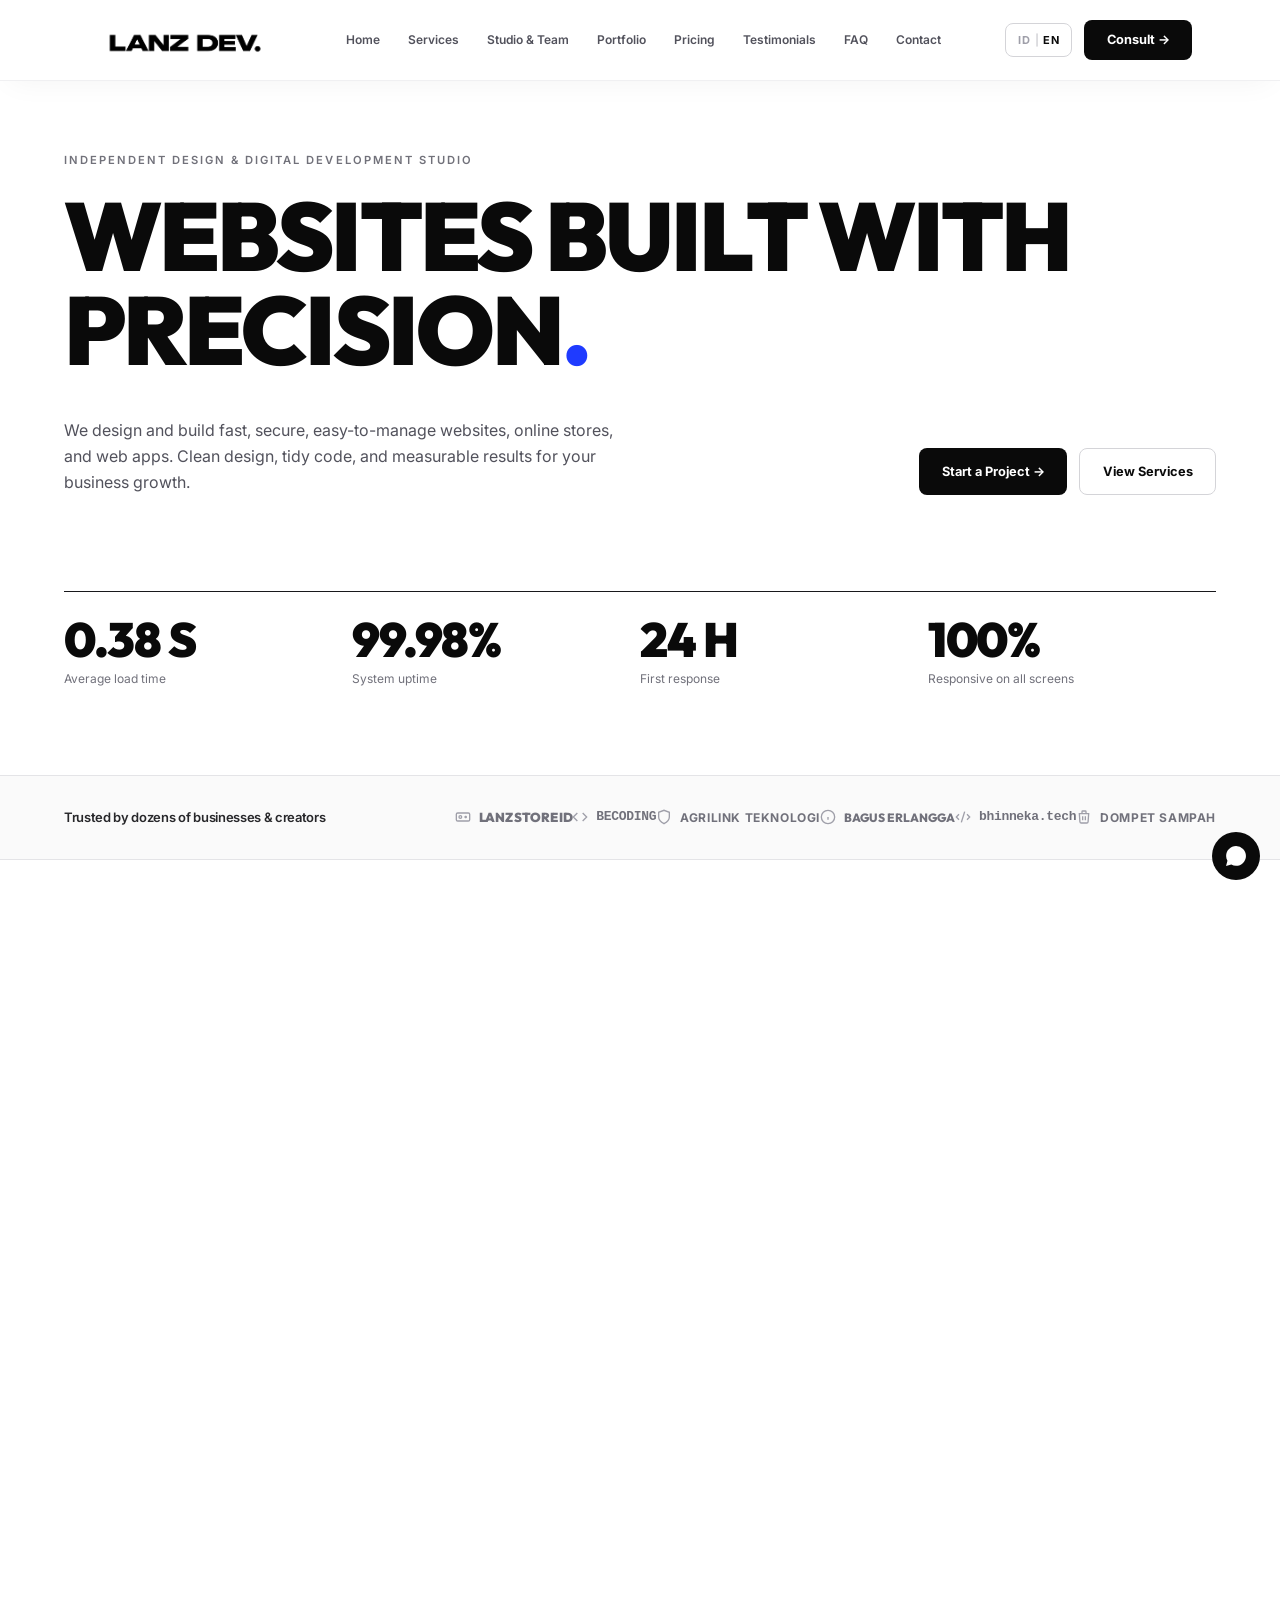
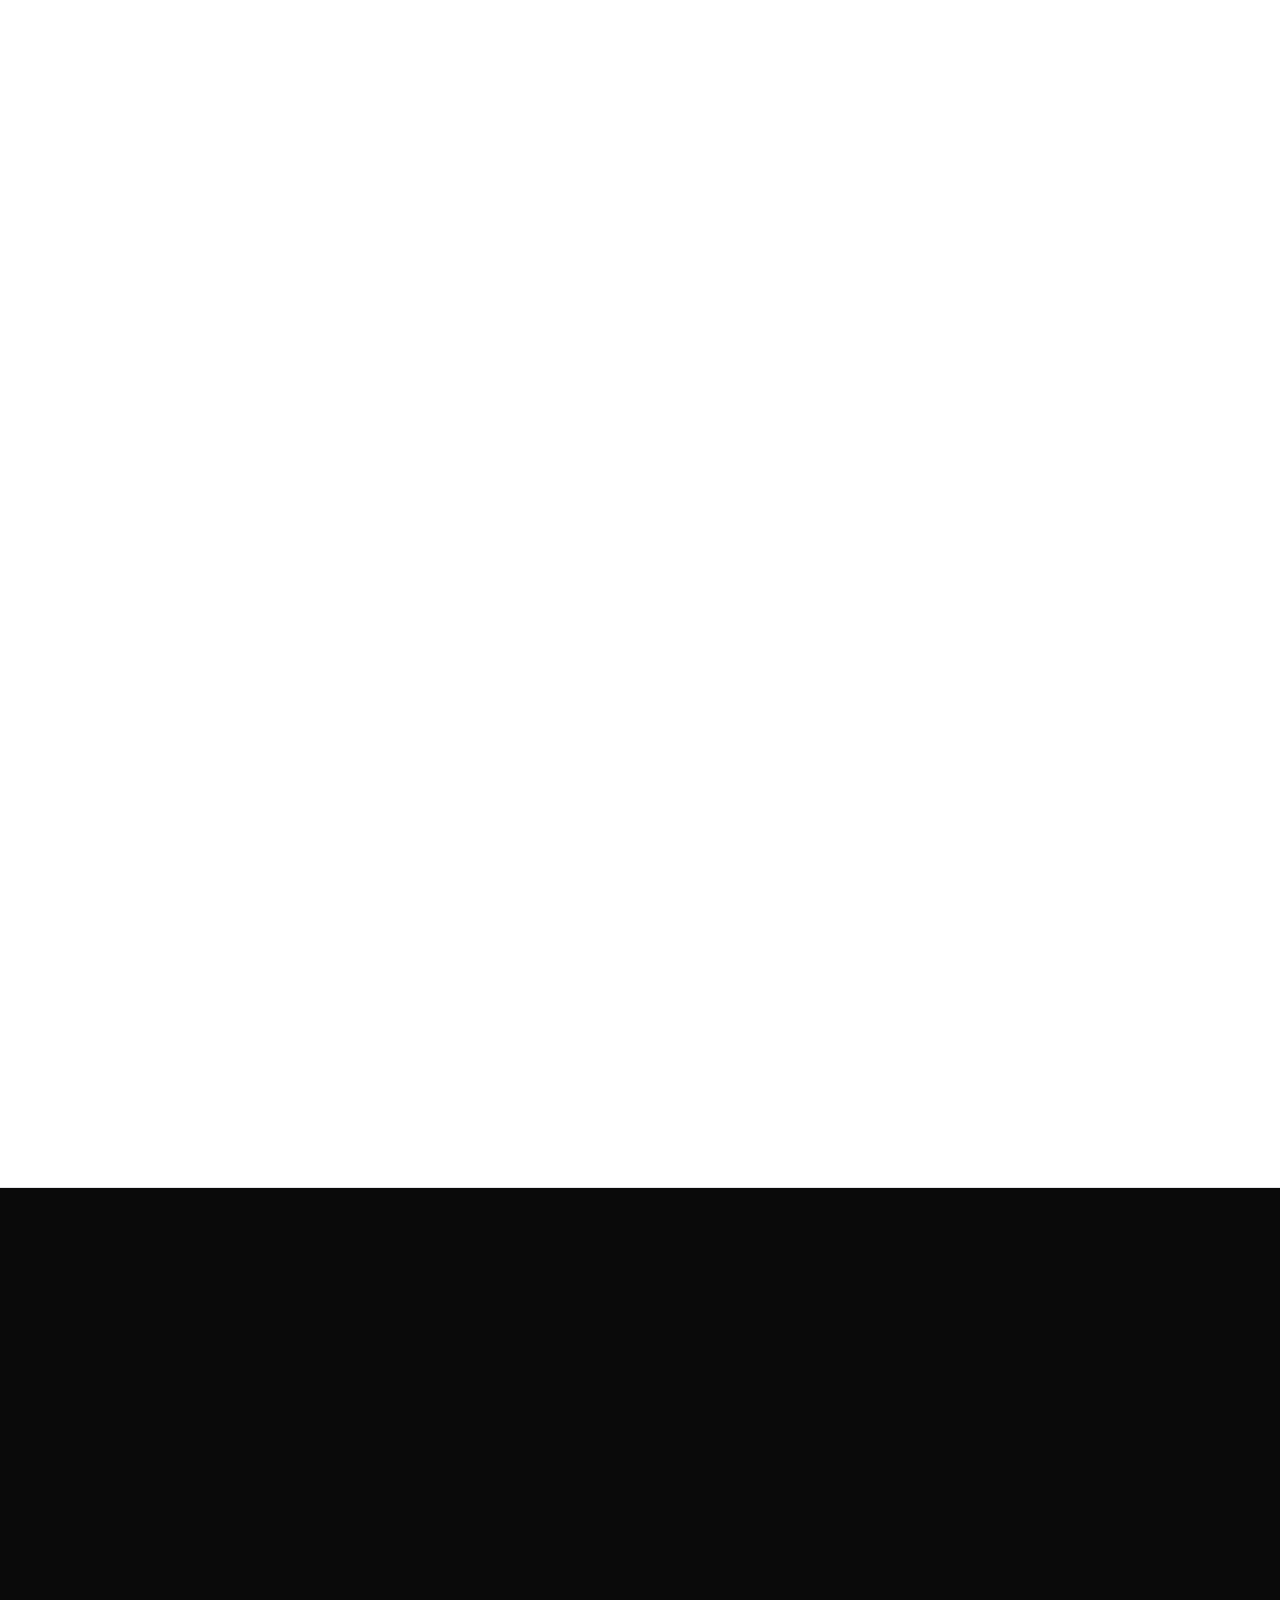
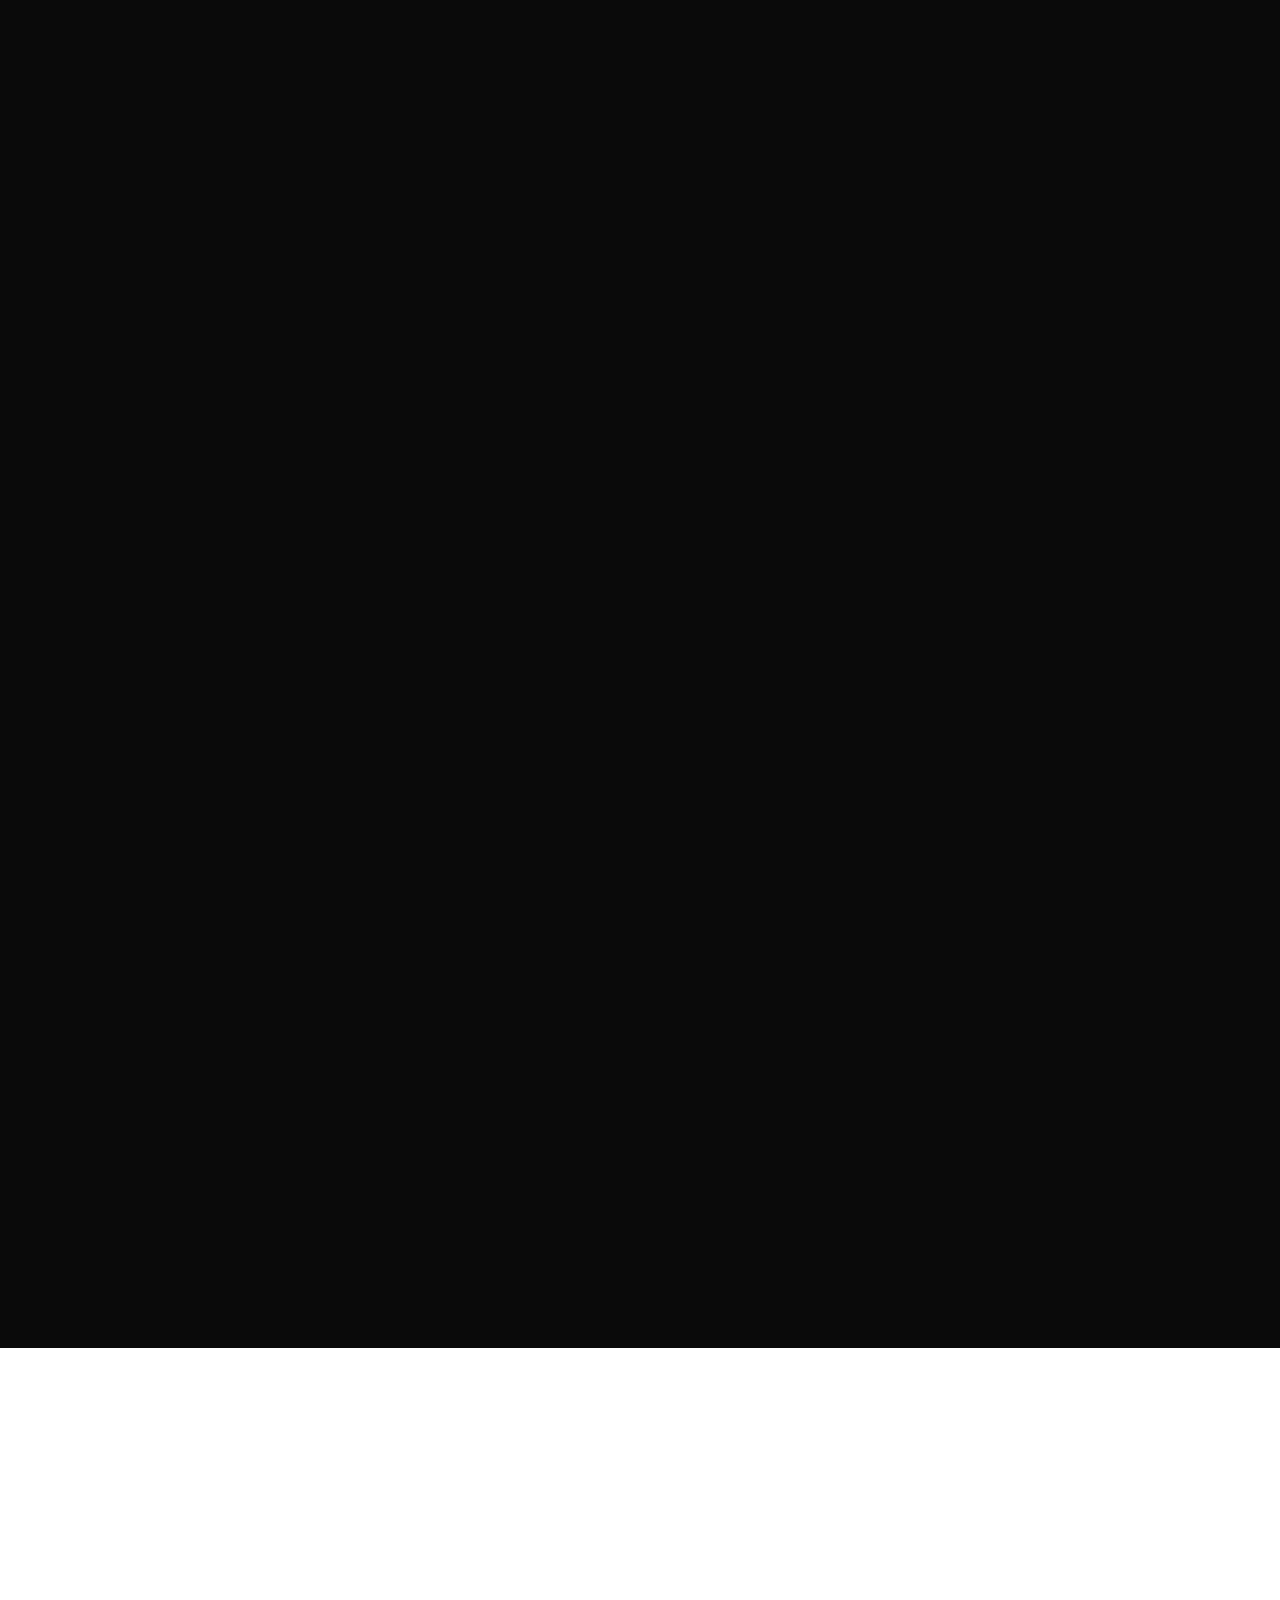
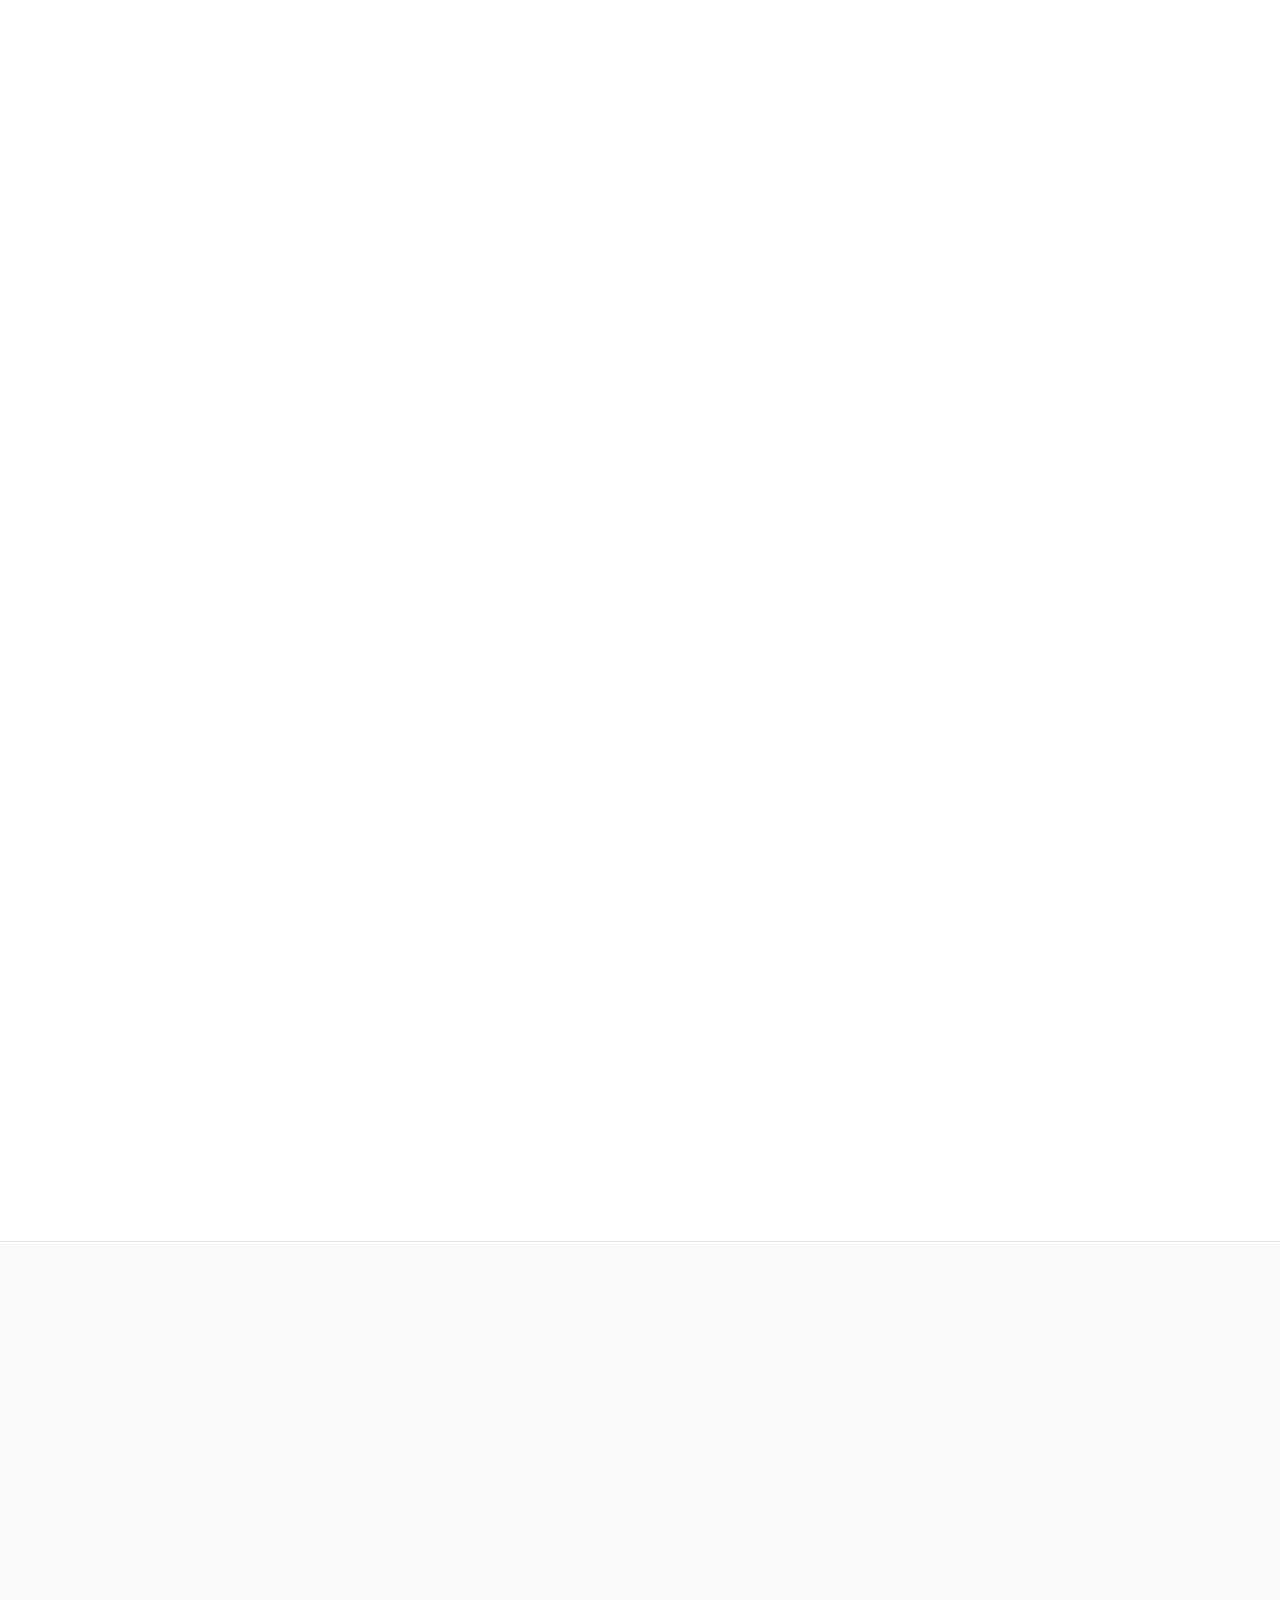
==== commit 46a7984b: "Update index.html" ====
--- a/index.html
+++ b/index.html
@@ -28,8 +28,8 @@
 <link rel="preconnect" href="https://fonts.googleapis.com" />
 <link rel="preconnect" href="https://fonts.gstatic.com" crossorigin />
 <link rel="preconnect" href="https://images.unsplash.com" crossorigin />
-<link rel="preload" as="style" href="style.css?v=9" />
-<link rel="stylesheet" href="style.css?v=9" />
+<link rel="preload" as="style" href="style.css?v=10" />
+<link rel="stylesheet" href="style.css?v=10" />
 <link rel="preload" as="style" href="https://fonts.googleapis.com/css2?family=Inter:wght@400;500;600;700;800&family=Outfit:wght@700;800;900&display=swap" onload="this.rel='stylesheet'" />
 <noscript><link rel="stylesheet" href="https://fonts.googleapis.com/css2?family=Inter:wght@400;500;600;700;800&family=Outfit:wght@700;800;900&display=swap" /></noscript>
 <script type="application/ld+json">
@@ -51,20 +51,20 @@
 <header id="hd" class="fixed top-0 left-0 right-0 z-50 w-full glass-header">
   <div class="max-w-6xl mx-auto px-6 h-20 flex items-center justify-between">
     <a href="#top" class="inline-flex items-center gap-2 group py-1" aria-label="Lanz Dev">
-      <img src="logo.png" alt="Lanz Dev Logo" width="190" height="64" class="h-14 md:h-16 w-auto max-h-16 object-contain group-hover:scale-105 transition-transform" />
+      <img src="logo.png" alt="Lanz Dev Logo" width="190" height="64" class="h-14 md:h-16 w-auto max-h-16 object-contain" />
     </a>
-    <nav id="nav" class="hidden md:flex items-center gap-7 text-[11px] font-semibold uppercase tracking-wider text-zinc-600"></nav>
+    <nav id="nav" class="hidden md:flex items-center gap-7 text-xs font-semibold text-zinc-600"></nav>
     <div class="flex items-center gap-3">
-      <button id="lang" type="button" class="px-3 py-2 rounded-lg border border-zinc-300 bg-white/80 text-[11px] font-bold tracking-wider hover:bg-zinc-100 transition-colors" aria-label="Change language"></button>
+      <button id="lang" type="button" class="px-3 py-2 rounded-lg border border-zinc-300 bg-white text-[11px] font-bold tracking-wider hover:bg-zinc-100 transition-colors" aria-label="Change language"></button>
       <a href="/contact" class="btn btn-dark hd-consult !py-2.5" data-i="consult"></a>
       <button id="burger" class="md:hidden p-2" aria-label="Menu" aria-expanded="false"><svg class="w-6 h-6" fill="none" stroke="currentColor" stroke-width="2" viewBox="0 0 24 24"><path d="M4 7h16M4 12h16M4 17h16" /></svg></button>
     </div>
   </div>
-  <nav id="mnav" class="hidden md:hidden border-t border-zinc-200/80 px-6 py-4 flex-col gap-3 text-sm font-semibold bg-white/95 backdrop-blur-xl"></nav>
+  <nav id="mnav" class="hidden md:hidden border-t border-zinc-200 px-6 py-4 flex-col gap-3 text-sm font-semibold bg-white"></nav>
 </header>
 
 <main id="top" class="pt-20 sm:pt-24">
-  <!-- HERO -->
+  <!-- HERO: teks + angka yang bisa diverifikasi. Mockup palsu, jendela terminal, dan badge "Core Web Vitals 100" dihapus. -->
   <section class="px-6 pt-10 pb-16 md:pt-14 border-b border-zinc-200">
     <div class="max-w-6xl mx-auto">
       <p class="eyebrow mb-4 md:mb-5 hi" data-i="eyebrow"></p>
@@ -73,61 +73,18 @@
         <p class="md:col-span-6 text-base text-zinc-600 leading-relaxed hi" style="--d:.2s" data-i="heroP"></p>
         <div class="md:col-span-6 flex flex-wrap gap-3 md:justify-end hi" style="--d:.3s">
           <a href="#kontak" class="btn btn-dark" data-i="cta1"></a>
-          <a href="#layanan" class="btn btn-line" data-i="cta2"></a>
-        </div>
-      </div>
-
-      <div class="mt-12 sm:mt-14 relative group hi" style="--d:.4s">
-        <div class="absolute -inset-1 bg-gradient-to-r from-zinc-200 via-zinc-100 to-zinc-200 rounded-2xl blur-lg opacity-40 group-hover:opacity-70 transition duration-700"></div>
-        <div class="relative rounded-2xl border border-zinc-200 bg-white shadow-[0_20px_50px_rgba(0,0,0,0.06)] overflow-hidden">
-          <div class="bg-zinc-100/90 border-b border-zinc-200 px-4 py-3 flex items-center justify-between">
-            <div class="flex items-center gap-2"><span class="w-3 h-3 rounded-full bg-red-400/90"></span><span class="w-3 h-3 rounded-full bg-amber-400/90"></span><span class="w-3 h-3 rounded-full bg-emerald-400/90"></span></div>
-            <div class="bg-white border border-zinc-200/90 rounded-md px-4 py-1 text-xs font-mono text-zinc-500 flex items-center gap-2 shadow-2xs">
-              <svg class="w-3.5 h-3.5 text-zinc-400" viewBox="0 0 24 24" fill="none" stroke="currentColor" stroke-width="2"><rect x="3" y="11" width="18" height="11" rx="2" ry="2"></rect><path d="M7 11V7a5 5 0 0 1 10 0v4"></path></svg><span>lanzdev.my.id/showcase</span>
-            </div>
-            <div class="w-12"></div>
-          </div>
-          <div class="relative bg-zinc-950 overflow-hidden w-full h-[340px] sm:h-[400px] md:h-[460px]">
-            <img src="https://images.unsplash.com/photo-1497366216548-37526070297c?auto=format&fit=crop&w=1600&q=80" alt="Lanz Dev Design Showcase" width="1600" height="686" fetchpriority="high" decoding="async" class="w-full h-full object-cover opacity-85 group-hover:scale-105 transition-transform duration-700" />
-            <div class="absolute inset-0 bg-gradient-to-t from-black/85 via-black/35 to-black/45 flex flex-col justify-between p-5 pb-16 sm:p-10 sm:pb-16">
-              <div class="flex items-center justify-between text-white/90 border-b border-white/10 pb-4">
-                <div class="font-bold text-sm sm:text-base tracking-wider uppercase font-mono">ARCH & STUDIO.</div>
-                <div class="hidden sm:flex items-center gap-6 text-xs text-white/70 font-mono"><span>01 WORKS</span><span>02 STUDIO</span><span>03 INSIGHTS</span></div>
-                <a href="#karya" class="text-xs px-3 py-1 rounded bg-white text-black font-bold hover:bg-zinc-200 transition-colors" data-i="mkLink"></a>
-              </div>
-              <div class="max-w-xl space-y-3">
-                <span class="inline-block px-2.5 py-1 rounded bg-white/15 backdrop-blur-md text-[10px] sm:text-xs font-mono uppercase tracking-widest text-white border border-white/20" data-i="mkTag"></span>
-                <h2 class="text-2xl sm:text-4xl md:text-5xl font-black text-white tracking-tight leading-none uppercase font-display">Crafting Digital Eminence.</h2>
-                <p class="text-xs sm:text-sm text-zinc-300 max-w-md line-clamp-2" data-i="mkP"></p>
-              </div>
-            </div>
-          </div>
-        </div>
-        <div class="absolute -bottom-6 left-4 sm:left-10 z-20 fl">
-          <div class="bg-white/95 backdrop-blur-md border border-zinc-200 rounded-xl p-3.5 sm:p-4 shadow-xl flex items-center gap-3.5 hover:-translate-y-1 transition-transform">
-            <div class="w-10 h-10 rounded-lg bg-emerald-50 border border-emerald-200 flex items-center justify-center text-emerald-600 shrink-0 font-mono font-bold text-sm">100</div>
-            <div class="space-y-0.5"><div class="text-xs font-bold text-zinc-900 flex items-center gap-1.5"><span>Google Core Web Vitals</span><span class="w-1.5 h-1.5 rounded-full bg-emerald-500 pulse-dot"></span></div><div class="text-[11px] text-zinc-500 font-mono">Performance · SEO · Best Practices</div></div>
-          </div>
-        </div>
-        <div class="hidden sm:block absolute -bottom-8 right-8 lg:right-12 w-48 sm:w-56 z-20 fl fl2">
-          <div class="bg-zinc-900 text-white rounded-2xl p-2.5 shadow-2xl border-2 border-zinc-800 hover:-translate-y-1 transition-transform">
-            <div class="flex items-center justify-between px-2 py-1 text-[9px] font-mono text-zinc-400 border-b border-zinc-800 mb-2"><span>●●● Mobile View</span><span class="text-emerald-400 font-bold">100% Fluid</span></div>
-            <div class="rounded-xl overflow-hidden aspect-9/12 bg-zinc-950 relative">
-              <img src="https://images.unsplash.com/photo-1507238691740-187a5b1d37b8?auto=format&fit=crop&w=400&q=70" alt="Mobile Viewport" width="400" height="533" loading="lazy" decoding="async" class="w-full h-full object-cover opacity-80" />
-              <div class="absolute inset-0 bg-gradient-to-t from-black/90 via-black/40 to-transparent p-3 flex flex-col justify-end text-white"><span class="text-[8px] font-mono text-zinc-400 uppercase">Ultra-Responsive</span><h4 class="text-xs font-bold text-white" data-i="mkMob"></h4></div>
-            </div>
-          </div>
-        </div>
-      </div>
-      <dl id="stats" class="mt-20 md:mt-24 grid grid-cols-2 md:grid-cols-4 border-t border-zinc-900"></dl>
-    </div>
-  </section>
-
-  <!-- TRUST -->
-  <section class="px-6 py-7 sm:py-8 border-b border-zinc-200 bg-zinc-50/70 rv">
-    <div class="max-w-6xl mx-auto flex flex-col lg:flex-row lg:items-center justify-between gap-6">
+          <a href="#karya" class="btn btn-line" data-i="cta2"></a>
+        </div>
+      </div>
+      <dl id="stats" class="mt-16 md:mt-24 grid grid-cols-2 md:grid-cols-4 border-t border-zinc-900"></dl>
+    </div>
+  </section>
+
+  <!-- PROYEK LIVE (sebelumnya "Trusted by" dengan logo yang tidak terverifikasi) -->
+  <section class="px-6 py-7 sm:py-8 border-b border-zinc-200 bg-zinc-50 rv">
+    <div class="max-w-6xl mx-auto flex flex-col lg:flex-row lg:items-center justify-between gap-4">
       <p class="text-xs sm:text-[13px] font-semibold text-zinc-800 tracking-tight shrink-0" data-i="trust"></p>
-      <div id="brands" class="flex flex-wrap items-center gap-x-6 sm:gap-x-8 gap-y-3.5 text-xs text-zinc-400 select-none"></div>
+      <div id="brands" class="flex flex-wrap items-center gap-x-8 gap-y-3 text-sm text-zinc-600"></div>
     </div>
   </section>
 
@@ -160,11 +117,11 @@
       </div>
       <div id="projects" class="grid md:grid-cols-2 gap-8 lg:gap-10"></div>
       <div class="mt-16 pt-12 border-t border-zinc-200">
-        <div class="flex flex-col sm:flex-row sm:items-center justify-between gap-4 mb-8 rv">
+        <div class="flex flex-col sm:flex-row sm:items-center justify-between gap-4 mb-6 rv">
           <div><h3 class="font-bold text-lg" data-i="oH"></h3><p class="text-xs text-zinc-500 mt-1" data-i="oP"></p></div>
           <a href="#kontak" class="text-xs font-bold hover:underline" data-i="oA"></a>
         </div>
-        <div id="cases" class="grid sm:grid-cols-2 lg:grid-cols-3 gap-4"></div>
+        <div id="cases" class="border-t border-zinc-200"></div>
       </div>
     </div>
   </section>
@@ -187,34 +144,35 @@
         <p class="eyebrow mb-3" data-i="s5e"></p>
         <h2 class="display text-4xl md:text-5xl mb-4" data-i="s5h"></h2>
         <p class="text-sm text-zinc-600 mb-6" data-i="s5p"></p>
-        <div class="inline-flex p-1 rounded-lg border border-zinc-300 bg-white text-xs font-bold shadow-2xs">
+        <div class="inline-flex p-1 rounded-lg border border-zinc-300 bg-white text-xs font-bold">
           <button id="bm" class="px-4 py-2 rounded-md bg-ink text-white transition-colors" data-i="bm"></button>
           <button id="by" class="px-4 py-2 rounded-md text-zinc-600 hover:text-ink transition-colors" data-i="by"></button>
         </div>
       </div>
       <div id="plans" class="grid md:grid-cols-3 gap-6 items-stretch"></div>
 
+      <!-- Garansi: daftar baris, bukan 3 kartu identik berikon -->
       <div class="mt-16 pt-12 border-t border-zinc-200">
-        <div class="text-center max-w-xl mx-auto mb-10 rv"><h3 class="display text-2xl sm:text-3xl" data-i="gH"></h3><p class="text-xs sm:text-sm text-zinc-600 mt-2" data-i="gP"></p></div>
-        <div class="grid md:grid-cols-3 gap-6">
-          <div class="p-6 rounded-xl border border-zinc-200 bg-zinc-50/70 space-y-4 hover:border-zinc-900 transition-colors group rv">
-            <div class="w-12 h-12 rounded-lg bg-white border border-zinc-200 flex items-center justify-center shadow-2xs group-hover:scale-105 transition-transform"><svg class="w-6 h-6 text-zinc-800" viewBox="0 0 24 24" fill="none" stroke="currentColor" stroke-width="2" stroke-linecap="round" stroke-linejoin="round"><path d="M12 22s8-4 8-10V5l-8-3-8 3v7c0 6 8 10 8 10z" /><path d="m9 12 2 2 4-4" /></svg></div>
-            <div class="space-y-1.5"><h4 class="font-bold text-base text-zinc-900" data-i="g1t"></h4><p class="text-xs text-zinc-600 leading-relaxed" data-i="g1d"></p></div>
-            <div class="pt-2 text-[11px] font-mono font-semibold text-emerald-700 flex items-center gap-1.5"><svg class="w-3.5 h-3.5 text-emerald-600 shrink-0" fill="none" stroke="currentColor" viewBox="0 0 24 24"><path stroke-linecap="round" stroke-linejoin="round" stroke-width="2.5" d="M5 13l4 4L19 7" /></svg><span data-i="g1b"></span></div>
-          </div>
-          <div class="p-6 rounded-xl border border-zinc-200 bg-zinc-50/70 space-y-4 hover:border-zinc-900 transition-colors group rv" style="--d:.1s">
-            <div class="w-12 h-12 rounded-lg bg-white border border-zinc-200 flex items-center justify-center shadow-2xs group-hover:scale-105 transition-transform"><svg class="w-6 h-6 text-zinc-800" viewBox="0 0 24 24" fill="none" stroke="currentColor" stroke-width="2" stroke-linecap="round" stroke-linejoin="round"><polygon points="13 2 3 14 12 14 11 22 21 10 12 10 13 2" /></svg></div>
-            <div class="space-y-1.5"><h4 class="font-bold text-base text-zinc-900" data-i="g2t"></h4><p class="text-xs text-zinc-600 leading-relaxed" data-i="g2d"></p></div>
-            <div class="pt-2 text-[11px] font-mono font-semibold text-emerald-700 flex items-center gap-1.5"><svg class="w-3.5 h-3.5 text-emerald-600 shrink-0" fill="none" stroke="currentColor" viewBox="0 0 24 24"><path stroke-linecap="round" stroke-linejoin="round" stroke-width="2.5" d="M5 13l4 4L19 7" /></svg><span data-i="g2b"></span></div>
-          </div>
-          <div class="p-6 rounded-xl border border-zinc-200 bg-zinc-50/70 space-y-4 hover:border-zinc-900 transition-colors group rv" style="--d:.2s">
-            <div class="w-12 h-12 rounded-lg bg-white border border-zinc-200 flex items-center justify-center shadow-2xs group-hover:scale-105 transition-transform"><svg class="w-6 h-6 text-zinc-800" viewBox="0 0 24 24" fill="none" stroke="currentColor" stroke-width="2" stroke-linecap="round" stroke-linejoin="round"><path d="M14 9V5a3 3 0 0 0-3-3l-4 9v11h11.28a2 2 0 0 0 2-1.7l1.38-9a2 2 0 0 0-2-2.3zM7 22H4a2 2 0 0 1-2-2v-7a2 2 0 0 1 2-2h3" /></svg></div>
-            <div class="space-y-1.5"><h4 class="font-bold text-base text-zinc-900" data-i="g3t"></h4><p class="text-xs text-zinc-600 leading-relaxed" data-i="g3d"></p></div>
-            <div class="pt-2 text-[11px] font-mono font-semibold text-emerald-700 flex items-center gap-1.5"><svg class="w-3.5 h-3.5 text-emerald-600 shrink-0" fill="none" stroke="currentColor" viewBox="0 0 24 24"><path stroke-linecap="round" stroke-linejoin="round" stroke-width="2.5" d="M5 13l4 4L19 7" /></svg><span data-i="g3b"></span></div>
-          </div>
-        </div>
-        <div class="mt-8 p-4 rounded-lg border border-zinc-200 bg-white flex flex-col sm:flex-row items-center justify-between gap-3 text-xs rv">
-          <span class="text-zinc-600 inline-flex items-center gap-1.5"><svg class="w-4 h-4 text-emerald-600 shrink-0" fill="none" stroke="currentColor" viewBox="0 0 24 24"><path stroke-linecap="round" stroke-linejoin="round" stroke-width="2.5" d="M5 13l4 4L19 7" /></svg><span data-i="gS"></span></span>
+        <div class="max-w-xl mb-8 rv"><h3 class="display text-2xl sm:text-3xl" data-i="gH"></h3><p class="text-xs sm:text-sm text-zinc-600 mt-2" data-i="gP"></p></div>
+        <ol class="border-t border-zinc-900">
+          <li class="grid md:grid-cols-12 gap-3 md:gap-8 py-6 border-b border-zinc-200 rv">
+            <h4 class="md:col-span-4 font-bold text-base text-zinc-900" data-i="g1t"></h4>
+            <p class="md:col-span-6 text-sm text-zinc-600 leading-relaxed" data-i="g1d"></p>
+            <p class="md:col-span-2 text-xs font-mono font-semibold text-zinc-700 md:text-right" data-i="g1b"></p>
+          </li>
+          <li class="grid md:grid-cols-12 gap-3 md:gap-8 py-6 border-b border-zinc-200 rv" style="--d:.08s">
+            <h4 class="md:col-span-4 font-bold text-base text-zinc-900" data-i="g2t"></h4>
+            <p class="md:col-span-6 text-sm text-zinc-600 leading-relaxed" data-i="g2d"></p>
+            <p class="md:col-span-2 text-xs font-mono font-semibold text-zinc-700 md:text-right" data-i="g2b"></p>
+          </li>
+          <li class="grid md:grid-cols-12 gap-3 md:gap-8 py-6 border-b border-zinc-200 rv" style="--d:.16s">
+            <h4 class="md:col-span-4 font-bold text-base text-zinc-900" data-i="g3t"></h4>
+            <p class="md:col-span-6 text-sm text-zinc-600 leading-relaxed" data-i="g3d"></p>
+            <p class="md:col-span-2 text-xs font-mono font-semibold text-zinc-700 md:text-right" data-i="g3b"></p>
+          </li>
+        </ol>
+        <div class="mt-6 flex flex-col sm:flex-row items-start sm:items-center justify-between gap-3 text-xs rv">
+          <span class="text-zinc-600" data-i="gS"></span>
           <a href="#kontak" class="font-bold text-zinc-900 hover:underline shrink-0" data-i="gA"></a>
         </div>
       </div>
@@ -245,10 +203,10 @@
       <form id="wa-form" class="md:col-span-7 p-8 rounded-xl border border-zinc-200 bg-white space-y-5 rv" style="--d:.1s">
         <div class="grid sm:grid-cols-2 gap-5">
           <label class="space-y-2 block"><span class="eyebrow !text-zinc-900" data-i="fN"></span><input class="fld" name="name" required autocomplete="name" data-p="phN" /></label>
-          <label class="space-y-2 block"><span class="eyebrow !text-zinc-900">Email</span><input class="fld" type="email" name="email" autocomplete="email" placeholder="rian@perusahaan.co.id" /></label>
+          <label class="space-y-2 block"><span class="eyebrow !text-zinc-900">Email</span><input class="fld" type="email" name="email" autocomplete="email" placeholder="email@example.com" /></label>
         </div>
         <div class="grid sm:grid-cols-2 gap-5">
-          <label class="space-y-2 block"><span class="eyebrow !text-zinc-900" data-i="fP"></span><input class="fld" type="tel" name="phone" autocomplete="tel" placeholder="0812-3456-7890" /></label>
+          <label class="space-y-2 block"><span class="eyebrow !text-zinc-900" data-i="fP"></span><input class="fld" type="tel" name="phone" autocomplete="tel" placeholder="08xx-xxxx-xxxx" /></label>
           <label class="space-y-2 block"><span class="eyebrow !text-zinc-900" data-i="fS"></span><select class="fld" name="subject" id="subject"></select></label>
         </div>
         <div class="grid sm:grid-cols-2 gap-5">
@@ -276,7 +234,7 @@
 <footer class="px-6 pt-16 pb-8 border-t border-zinc-200">
   <div class="max-w-6xl mx-auto grid md:grid-cols-4 gap-10 pb-12 border-b border-zinc-200 text-xs">
     <div class="space-y-4">
-      <a href="#top" class="inline-flex items-center gap-2 group" aria-label="Lanz Dev"><img src="logo.png" alt="Lanz Dev Logo" width="190" height="64" loading="lazy" class="h-14 sm:h-16 w-auto max-h-16 object-contain group-hover:scale-105 transition-transform" /></a>
+      <a href="#top" class="inline-flex items-center gap-2" aria-label="Lanz Dev"><img src="logo.png" alt="Lanz Dev Logo" width="190" height="64" loading="lazy" class="h-14 sm:h-16 w-auto max-h-16 object-contain" /></a>
       <p class="text-zinc-500 leading-relaxed" data-i="fAbout"></p>
     </div>
     <div><div class="eyebrow !text-zinc-900 mb-4" data-i="fNav"></div><ul id="fnav" class="space-y-2 text-zinc-600 font-medium"></ul></div>
@@ -289,10 +247,10 @@
   </div>
 </footer>
 
-<a href="https://wa.me/628567325691" target="_blank" rel="noopener" aria-label="Chat WhatsApp" class="fixed right-5 bottom-5 z-50 w-12 h-12 rounded-full bg-ink text-white flex items-center justify-center shadow-lg hover:bg-zinc-800 hover:scale-110 transition-all">
+<a href="https://wa.me/628567325691" target="_blank" rel="noopener" aria-label="Chat WhatsApp" class="fixed right-5 bottom-5 z-50 w-12 h-12 rounded-full bg-ink text-white flex items-center justify-center hover:bg-zinc-800 transition-colors">
   <svg class="w-6 h-6" fill="currentColor" viewBox="0 0 24 24"><path d="M12.04 2c-5.46 0-9.91 4.45-9.91 9.91 0 1.75.46 3.45 1.32 4.95L2.05 22l5.25-1.38c1.45.79 3.08 1.21 4.74 1.21 5.46 0 9.91-4.45 9.91-9.91 0-2.65-1.03-5.14-2.9-7.01A9.82 9.82 0 0012.04 2z" /></svg>
 </a>
 
-<script defer src="app.js?v=9"></script>
+<script defer src="app.js?v=10"></script>
 </body>
 </html>
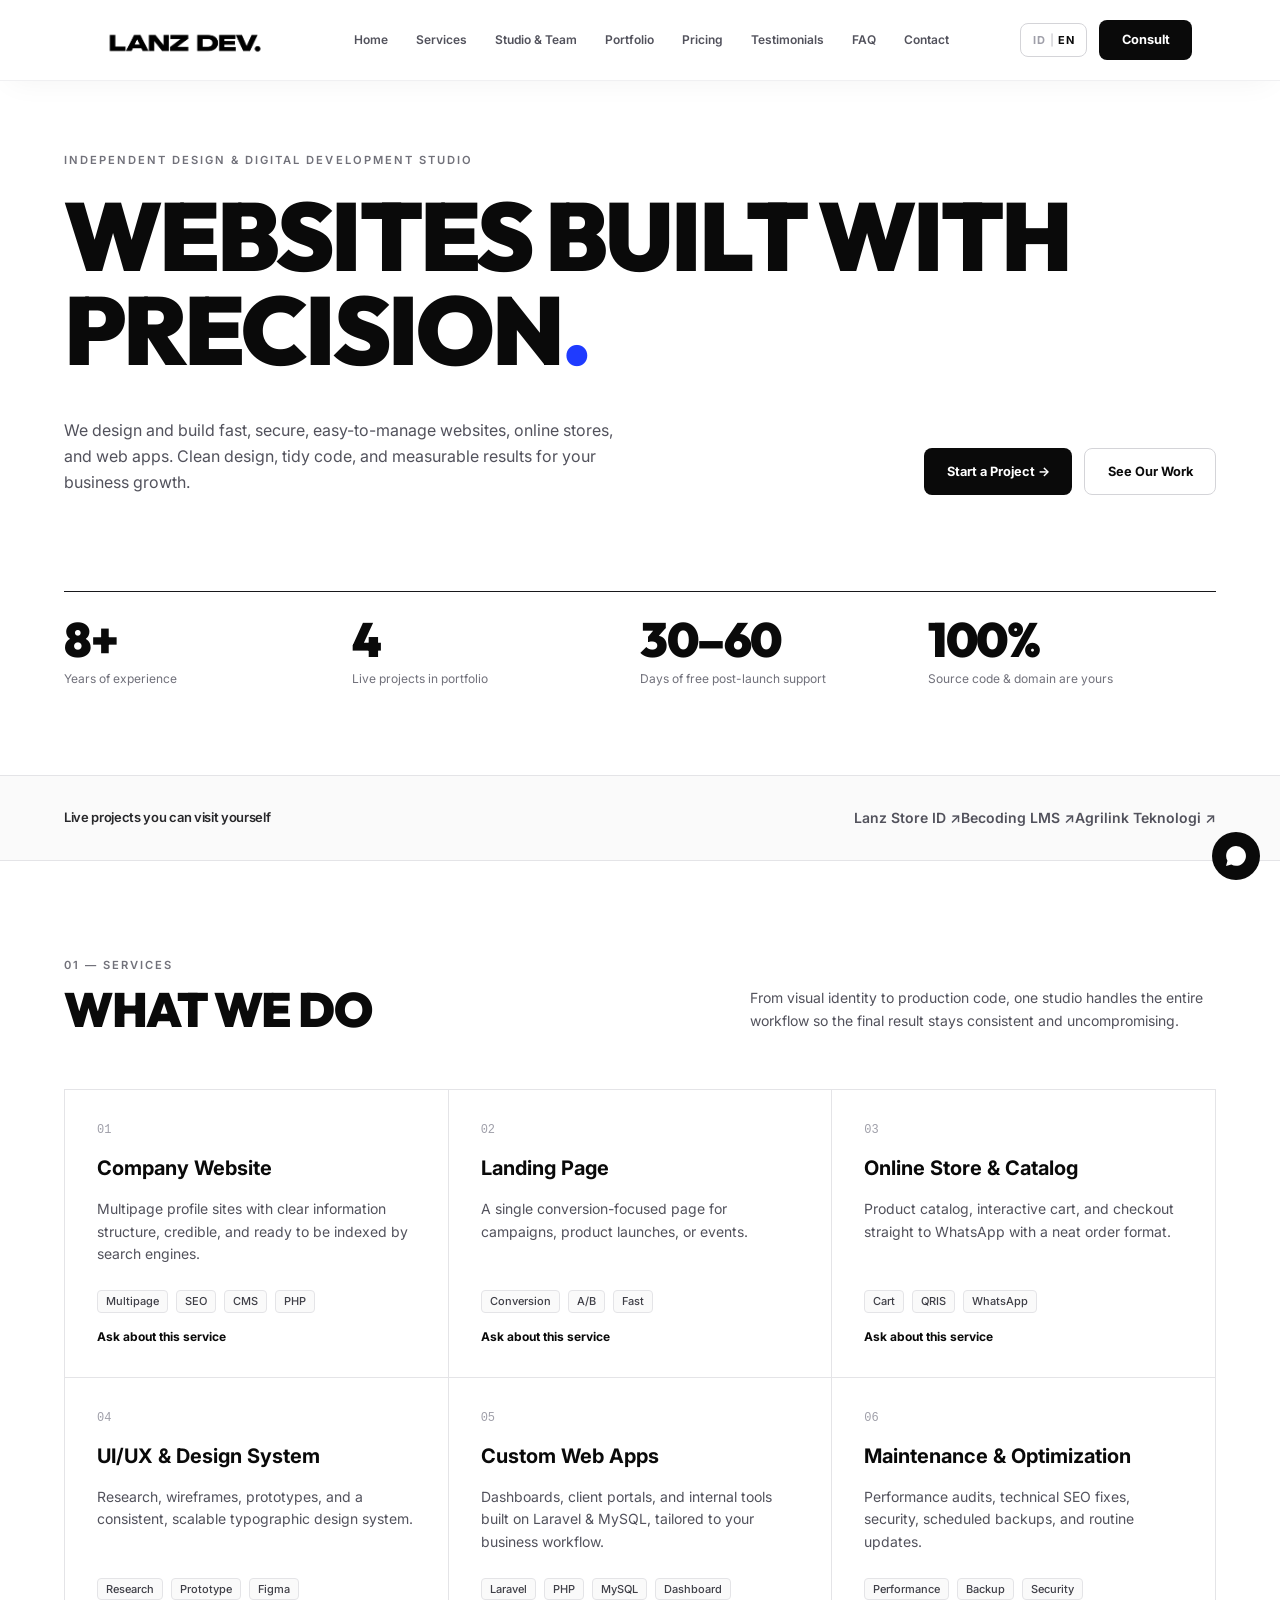
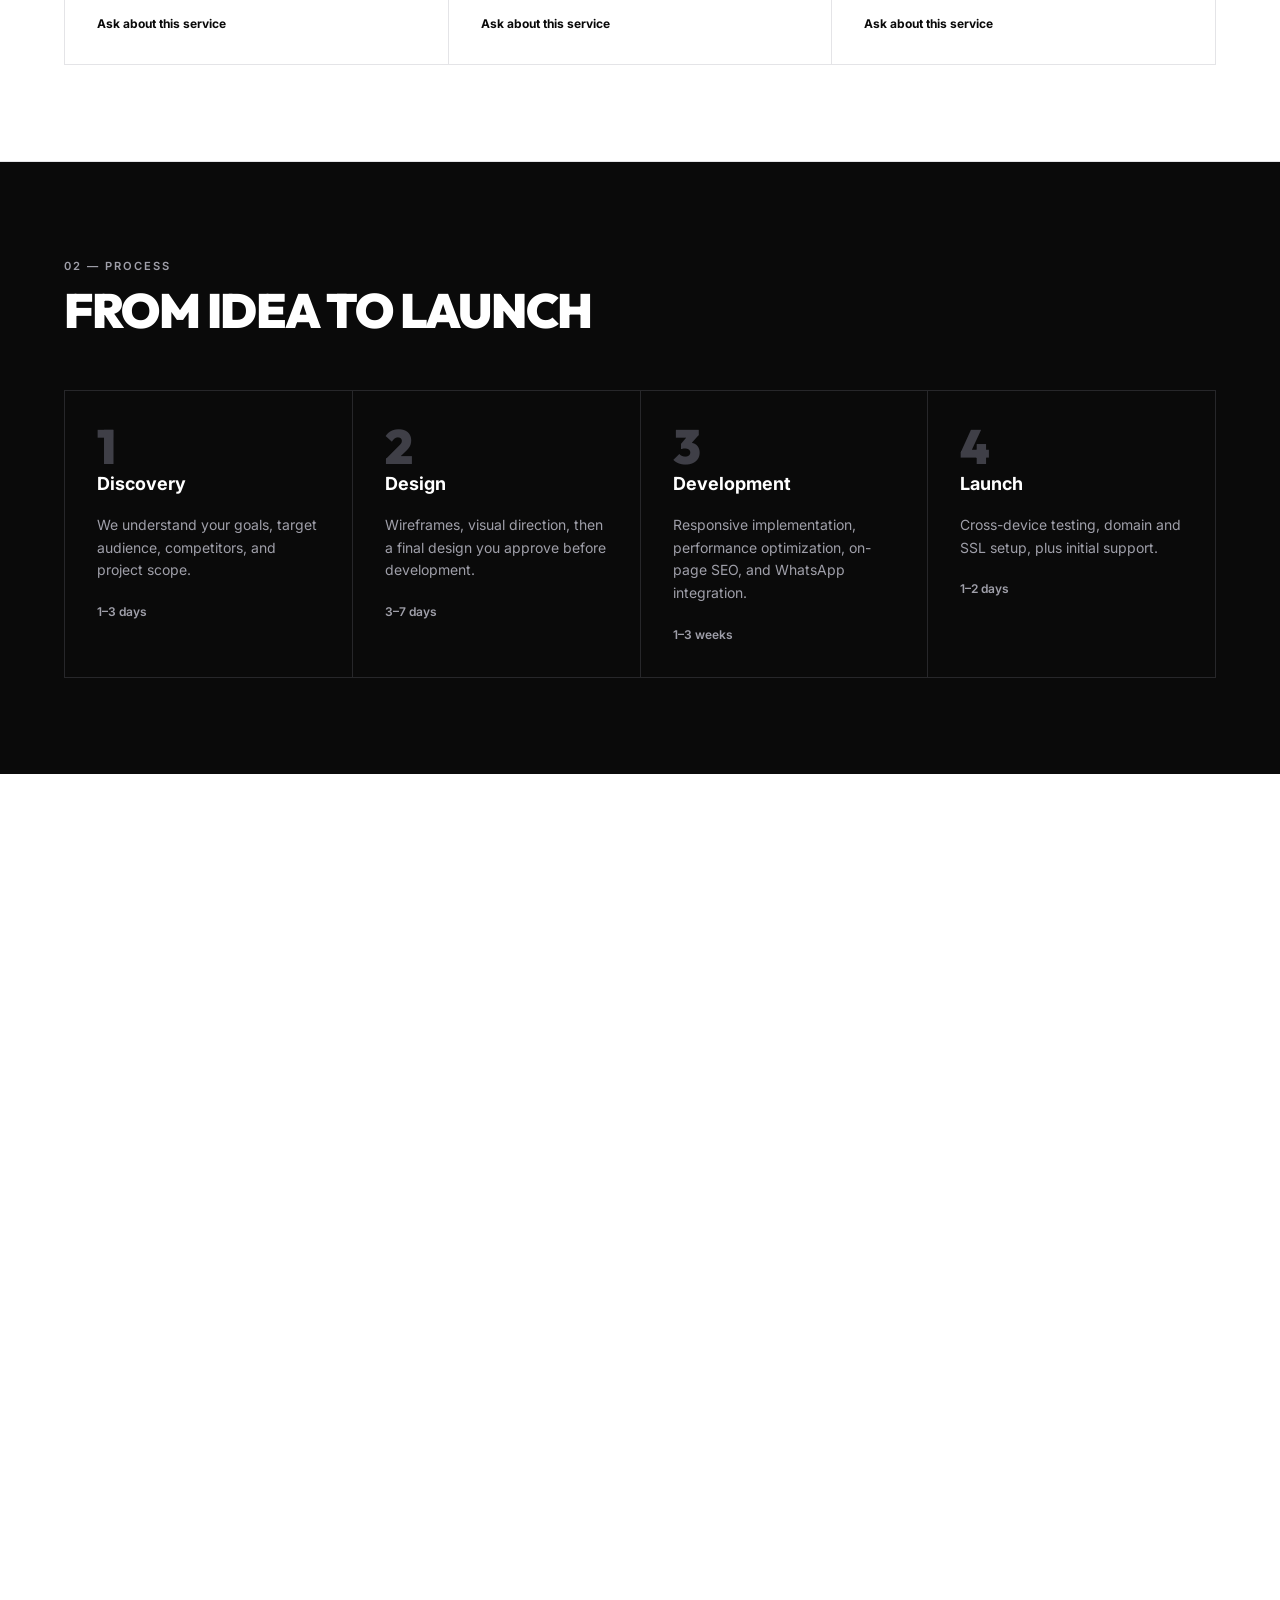
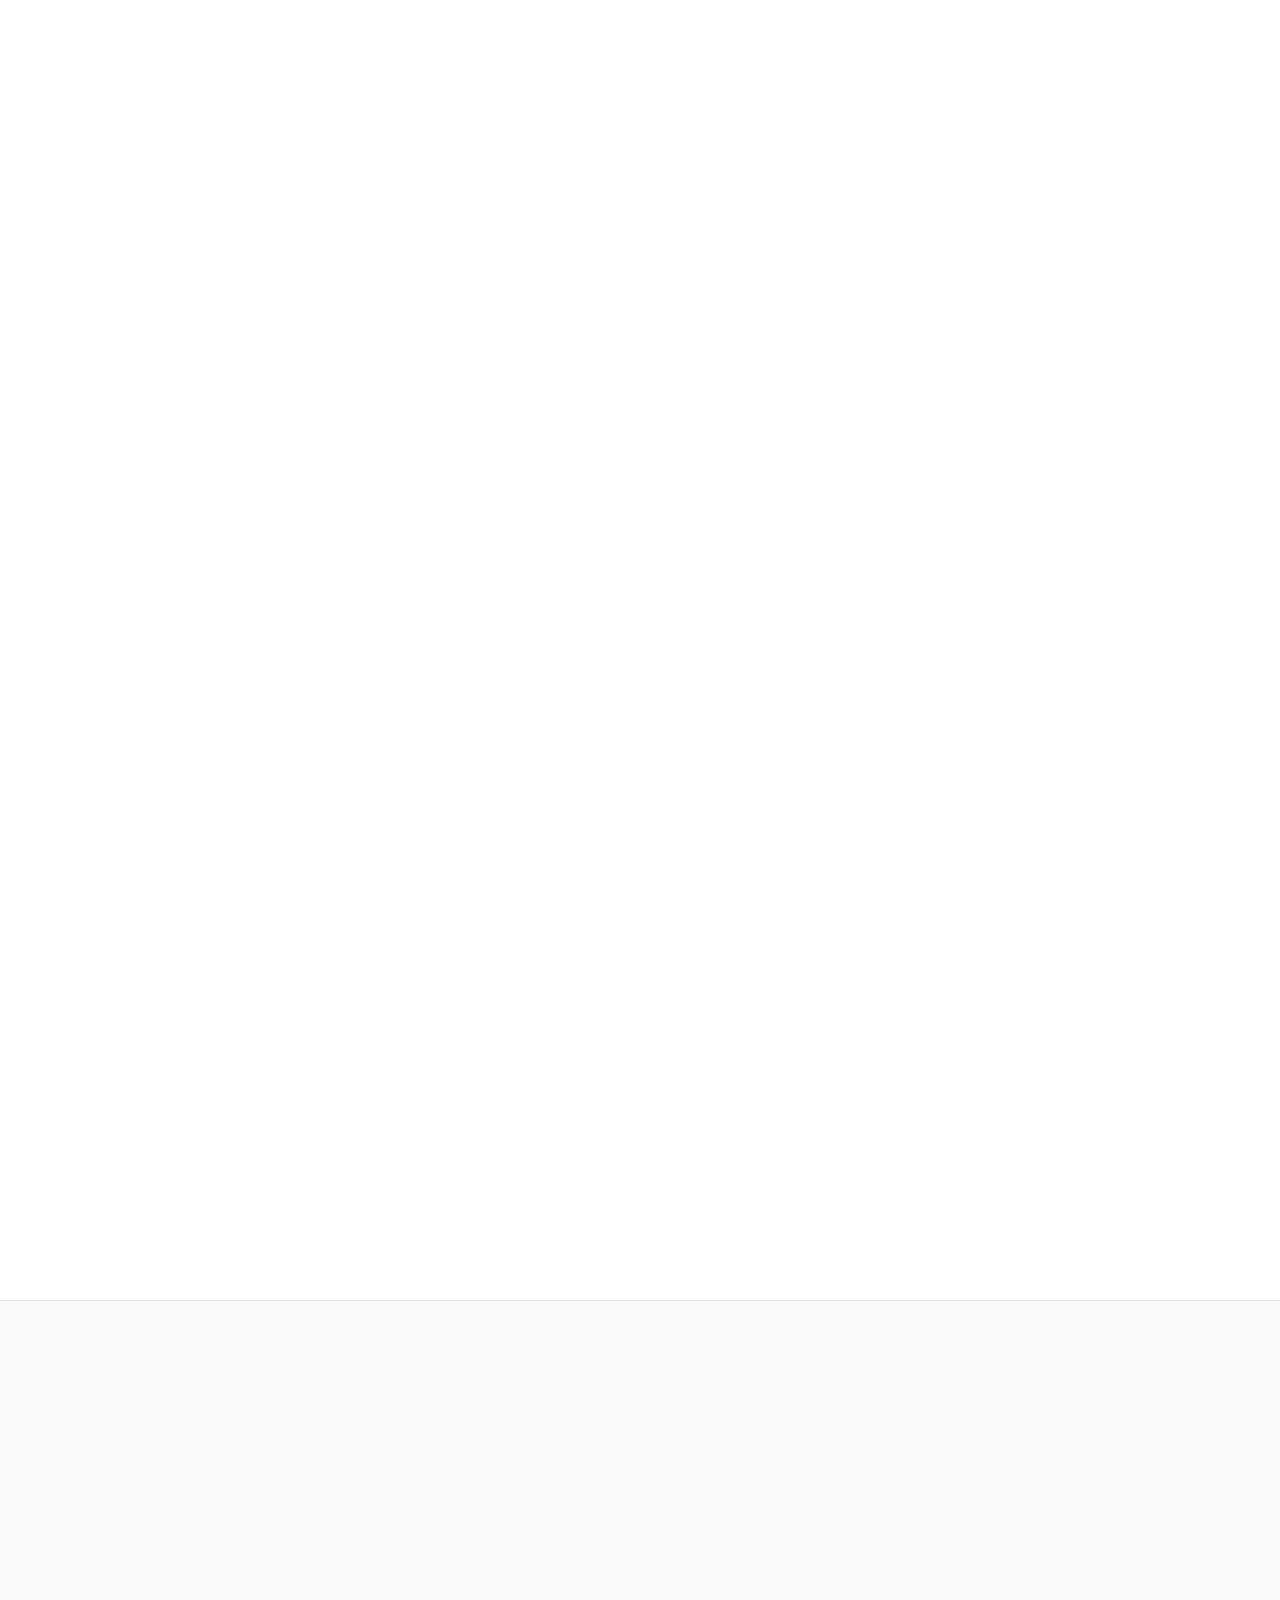
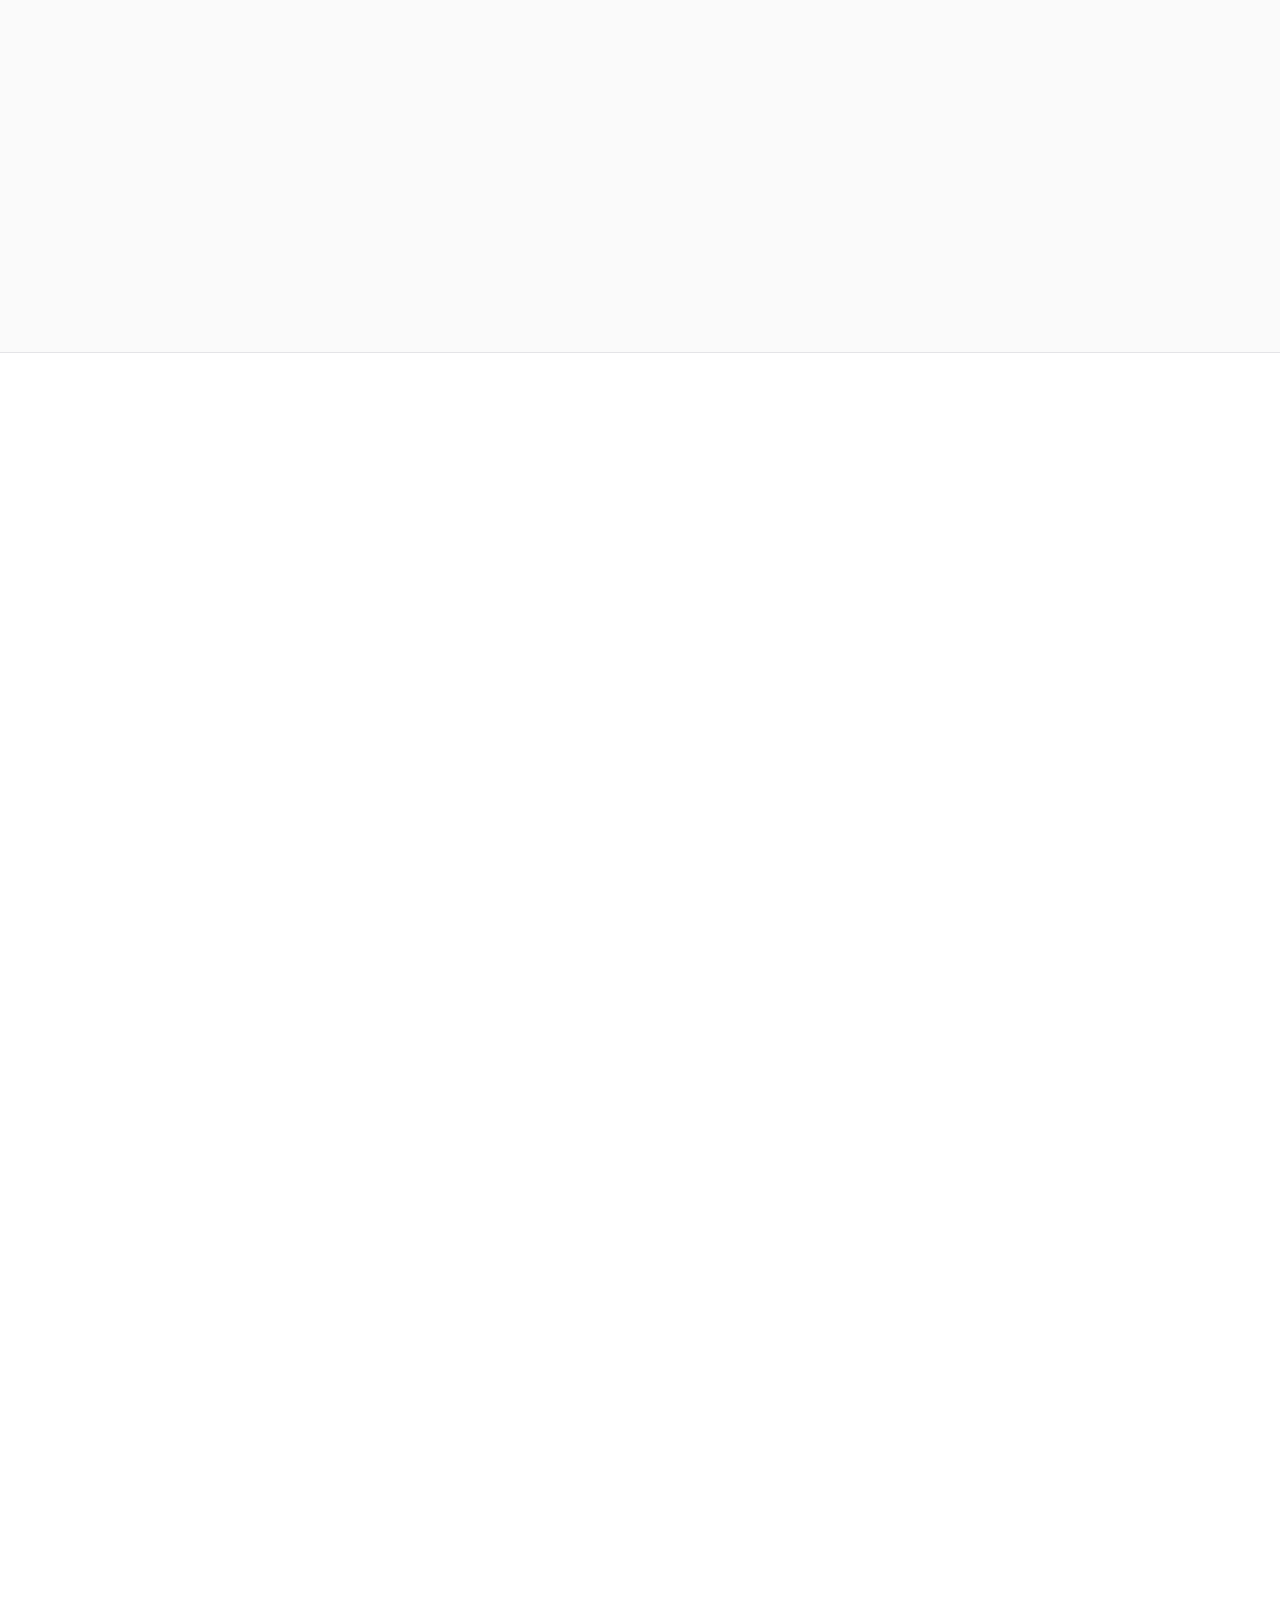
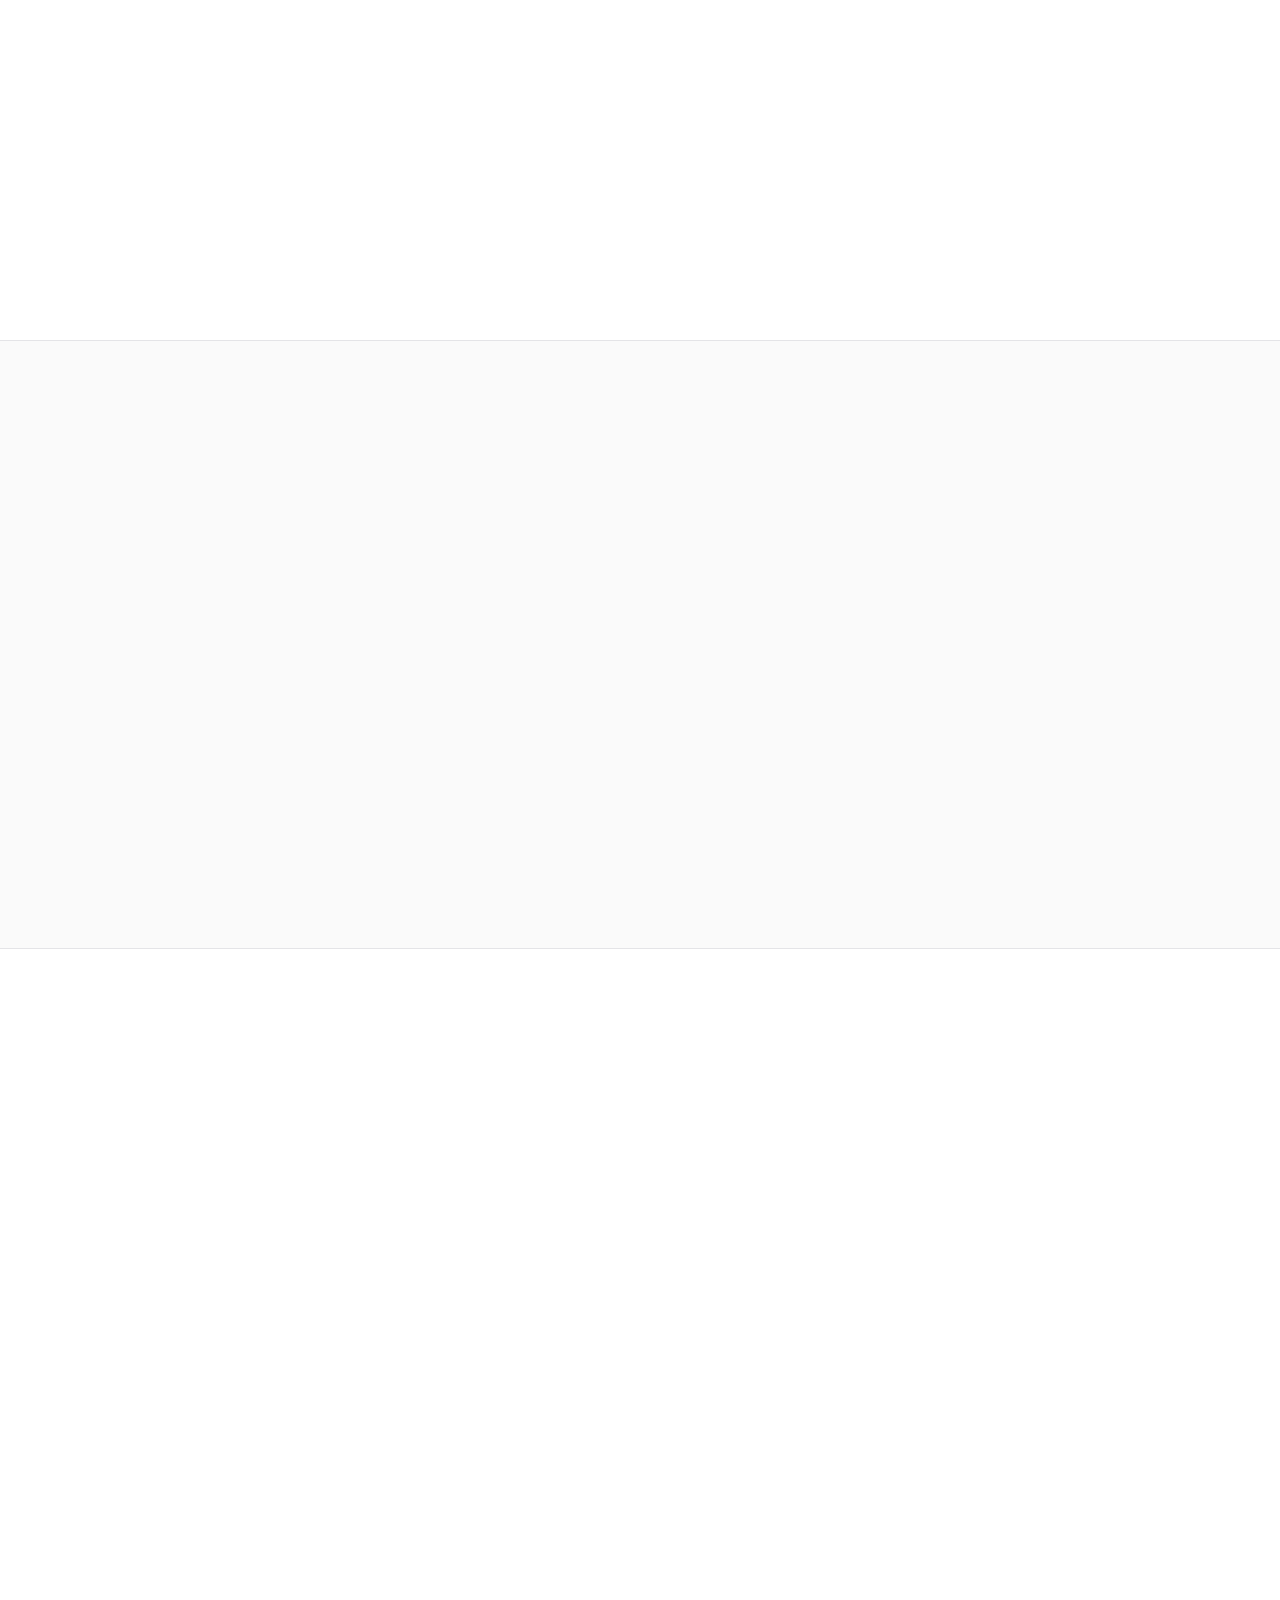
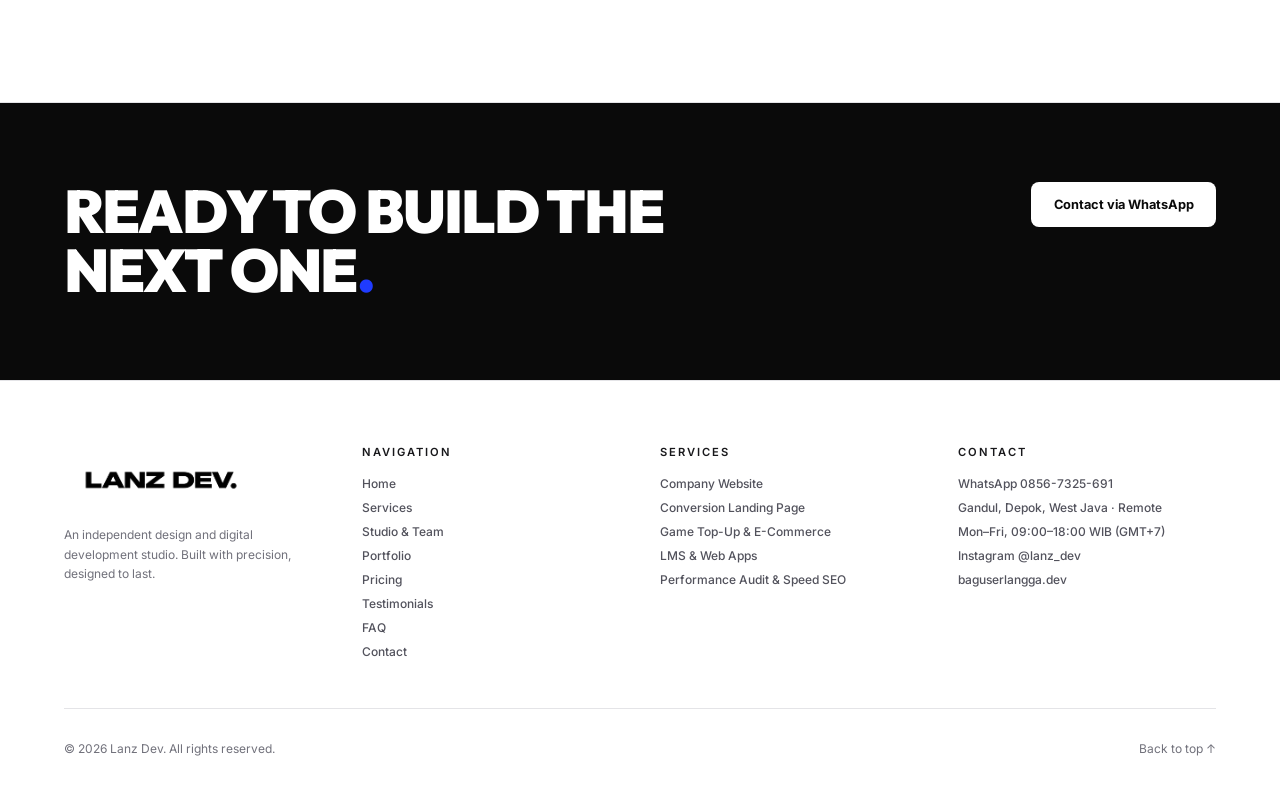
==== commit 43f42606: "Update index.html" ====
--- a/index.html
+++ b/index.html
@@ -115,7 +115,7 @@
         <div class="md:col-span-6"><p class="eyebrow mb-3" data-i="s3e"></p><h2 class="display text-4xl md:text-5xl" data-i="s3h"></h2></div>
         <p class="md:col-span-5 md:col-start-8 text-sm text-zinc-600 leading-relaxed self-end" data-i="s3p"></p>
       </div>
-      <div id="projects" class="grid md:grid-cols-2 gap-8 lg:gap-10"></div>
+      <div id="projects" class="border-t border-zinc-900"></div>
       <div class="mt-16 pt-12 border-t border-zinc-200">
         <div class="flex flex-col sm:flex-row sm:items-center justify-between gap-4 mb-6 rv">
           <div><h3 class="font-bold text-lg" data-i="oH"></h3><p class="text-xs text-zinc-500 mt-1" data-i="oP"></p></div>
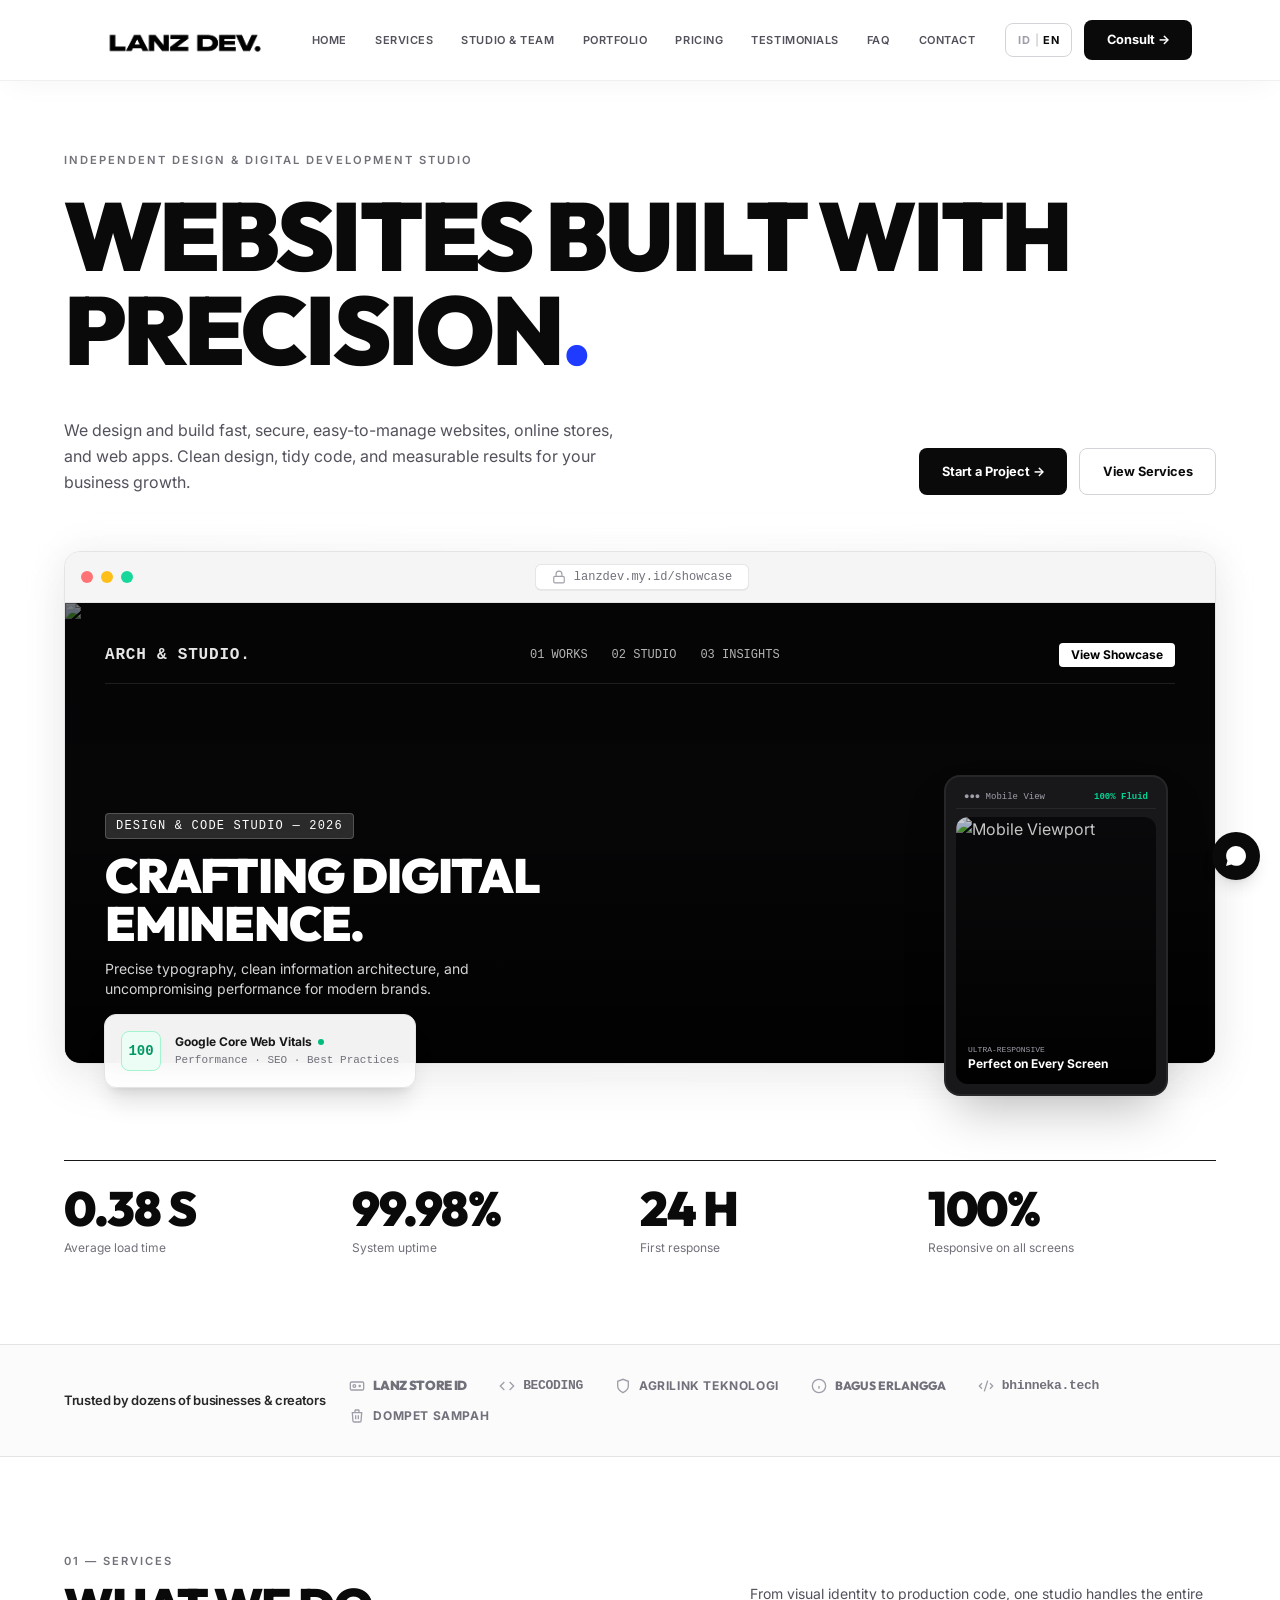
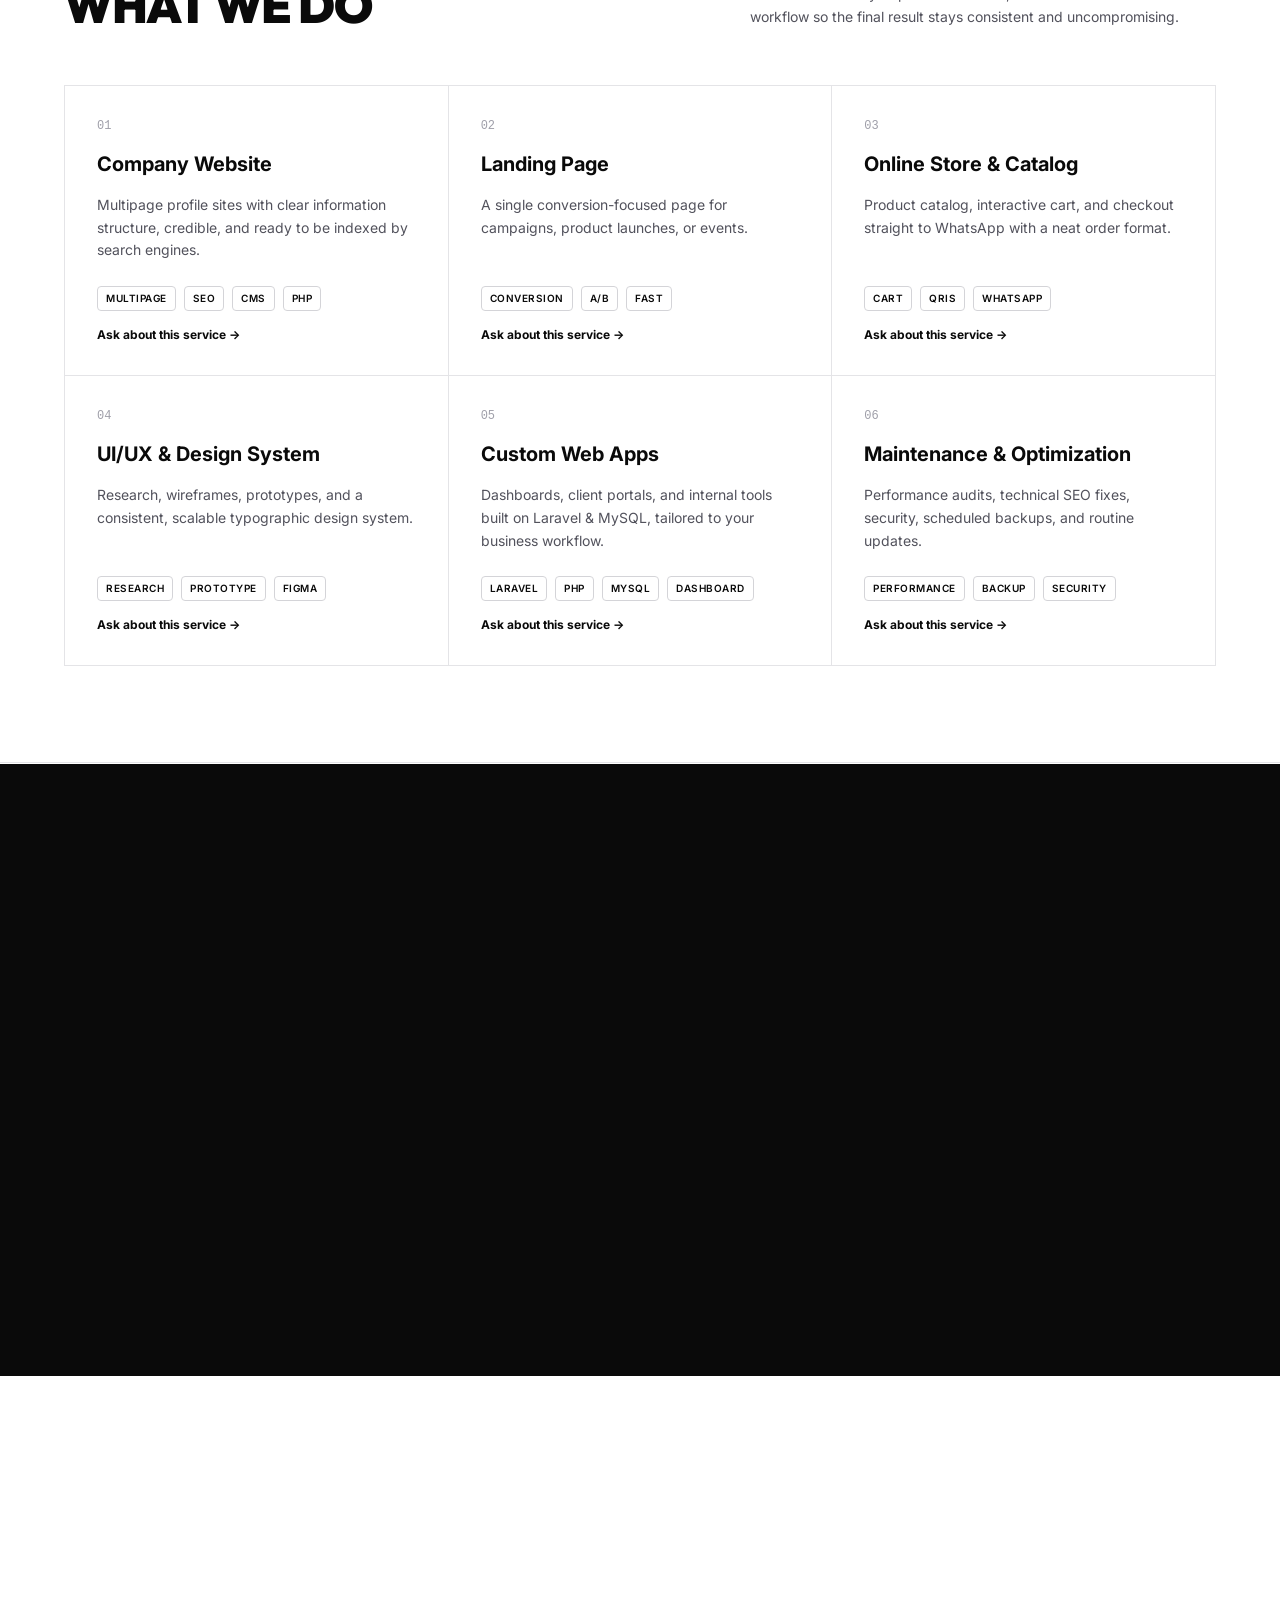
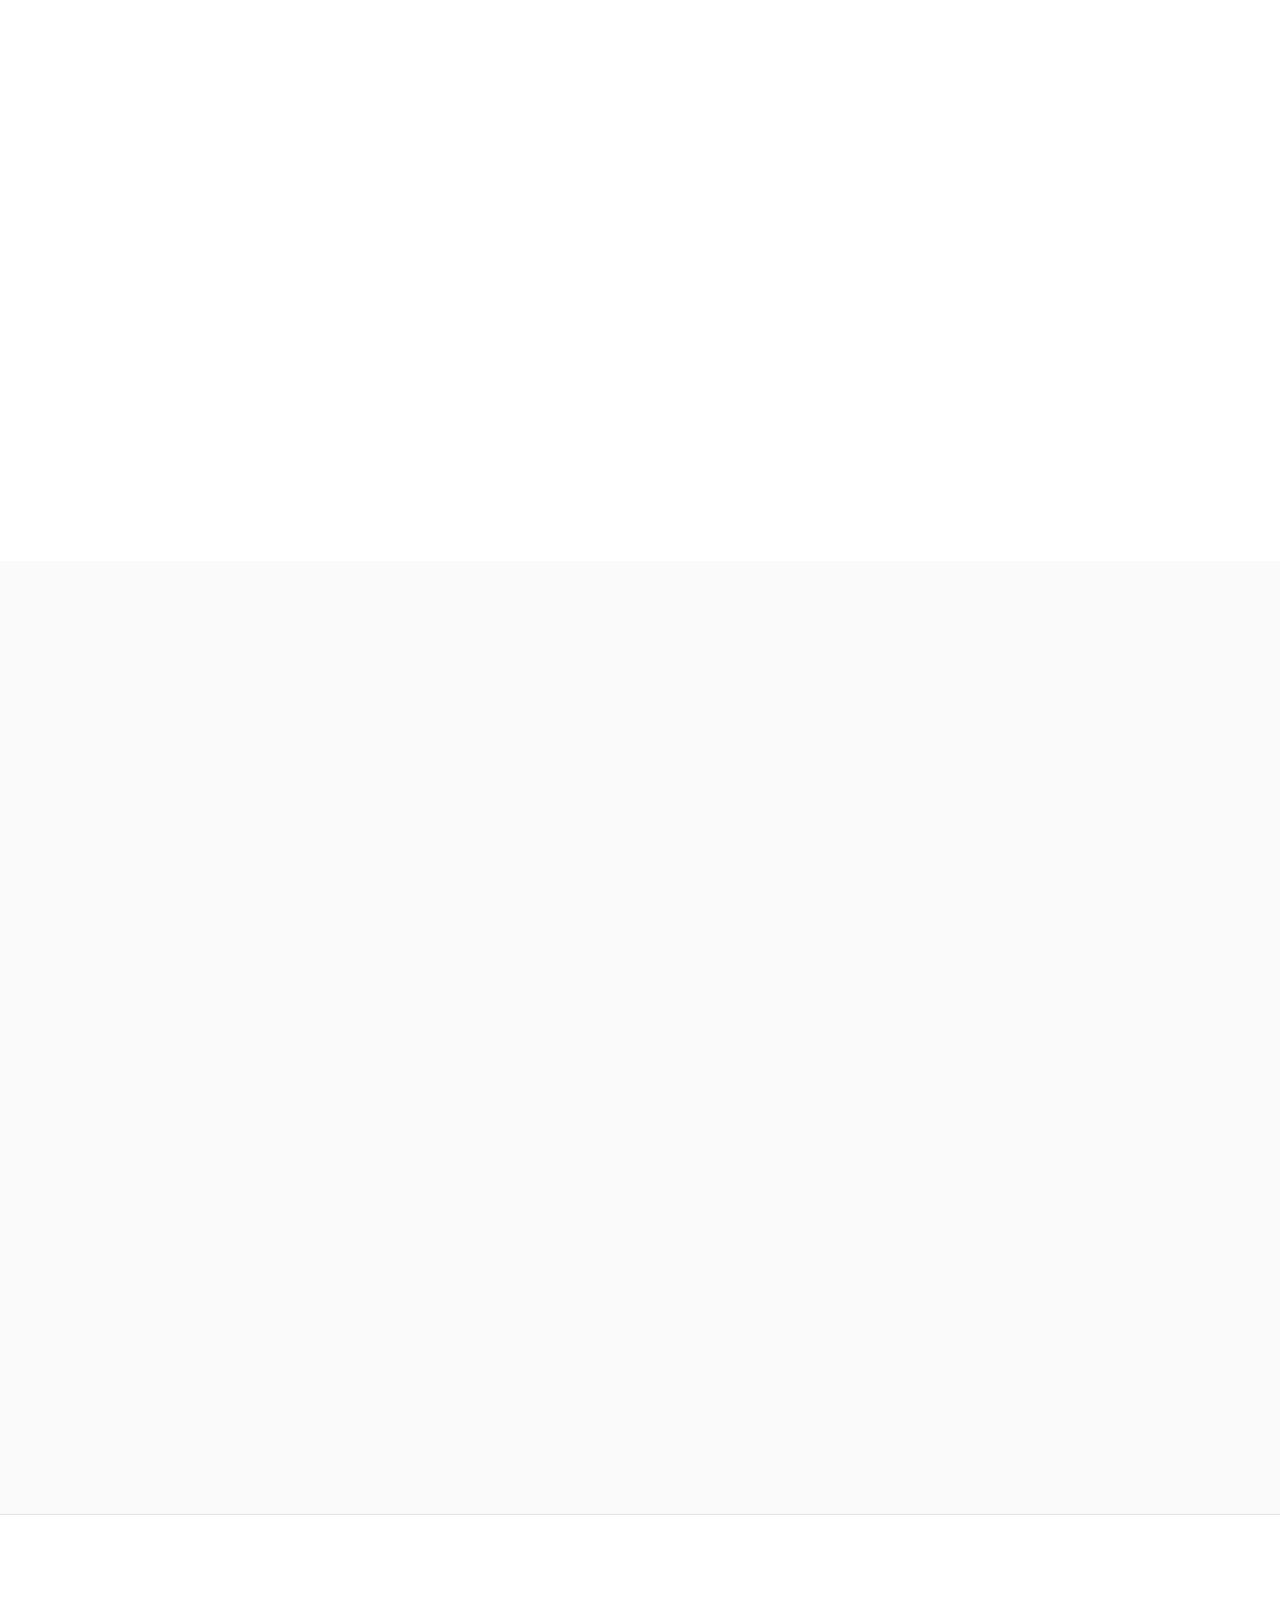
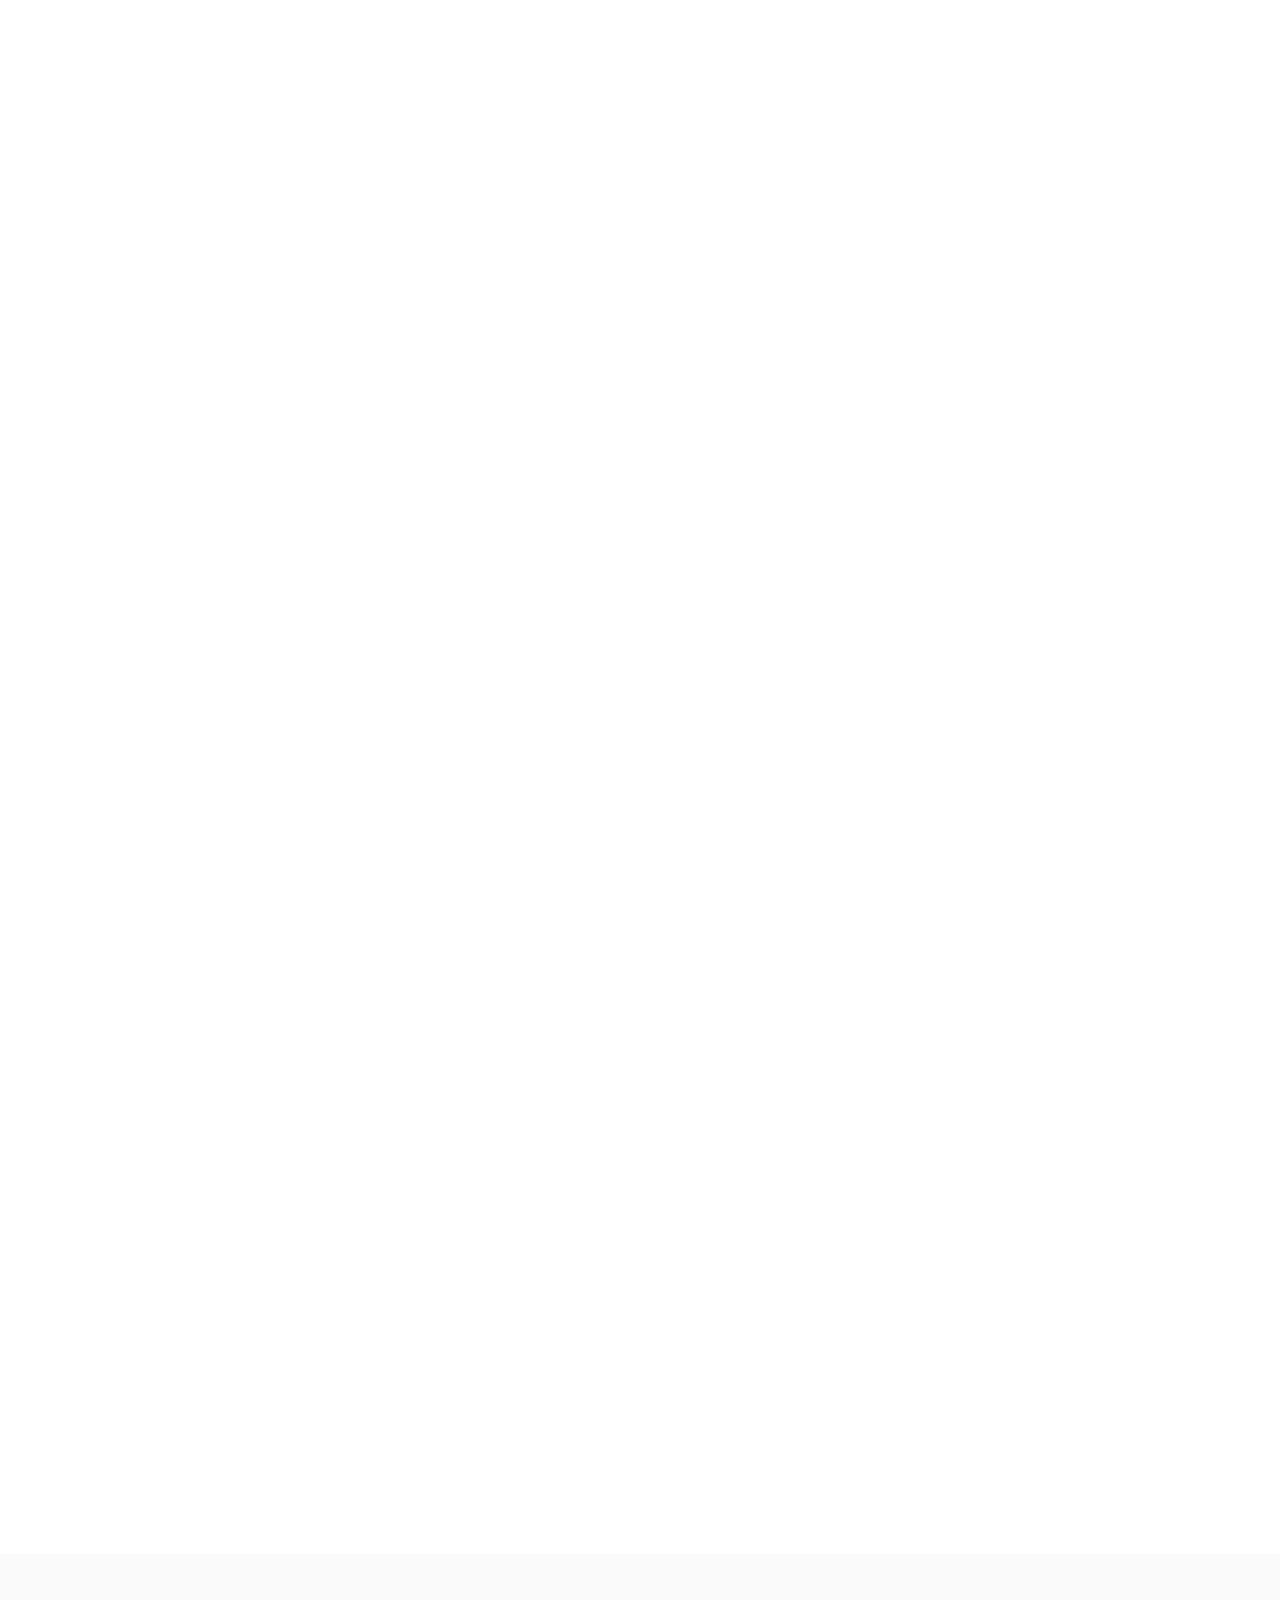
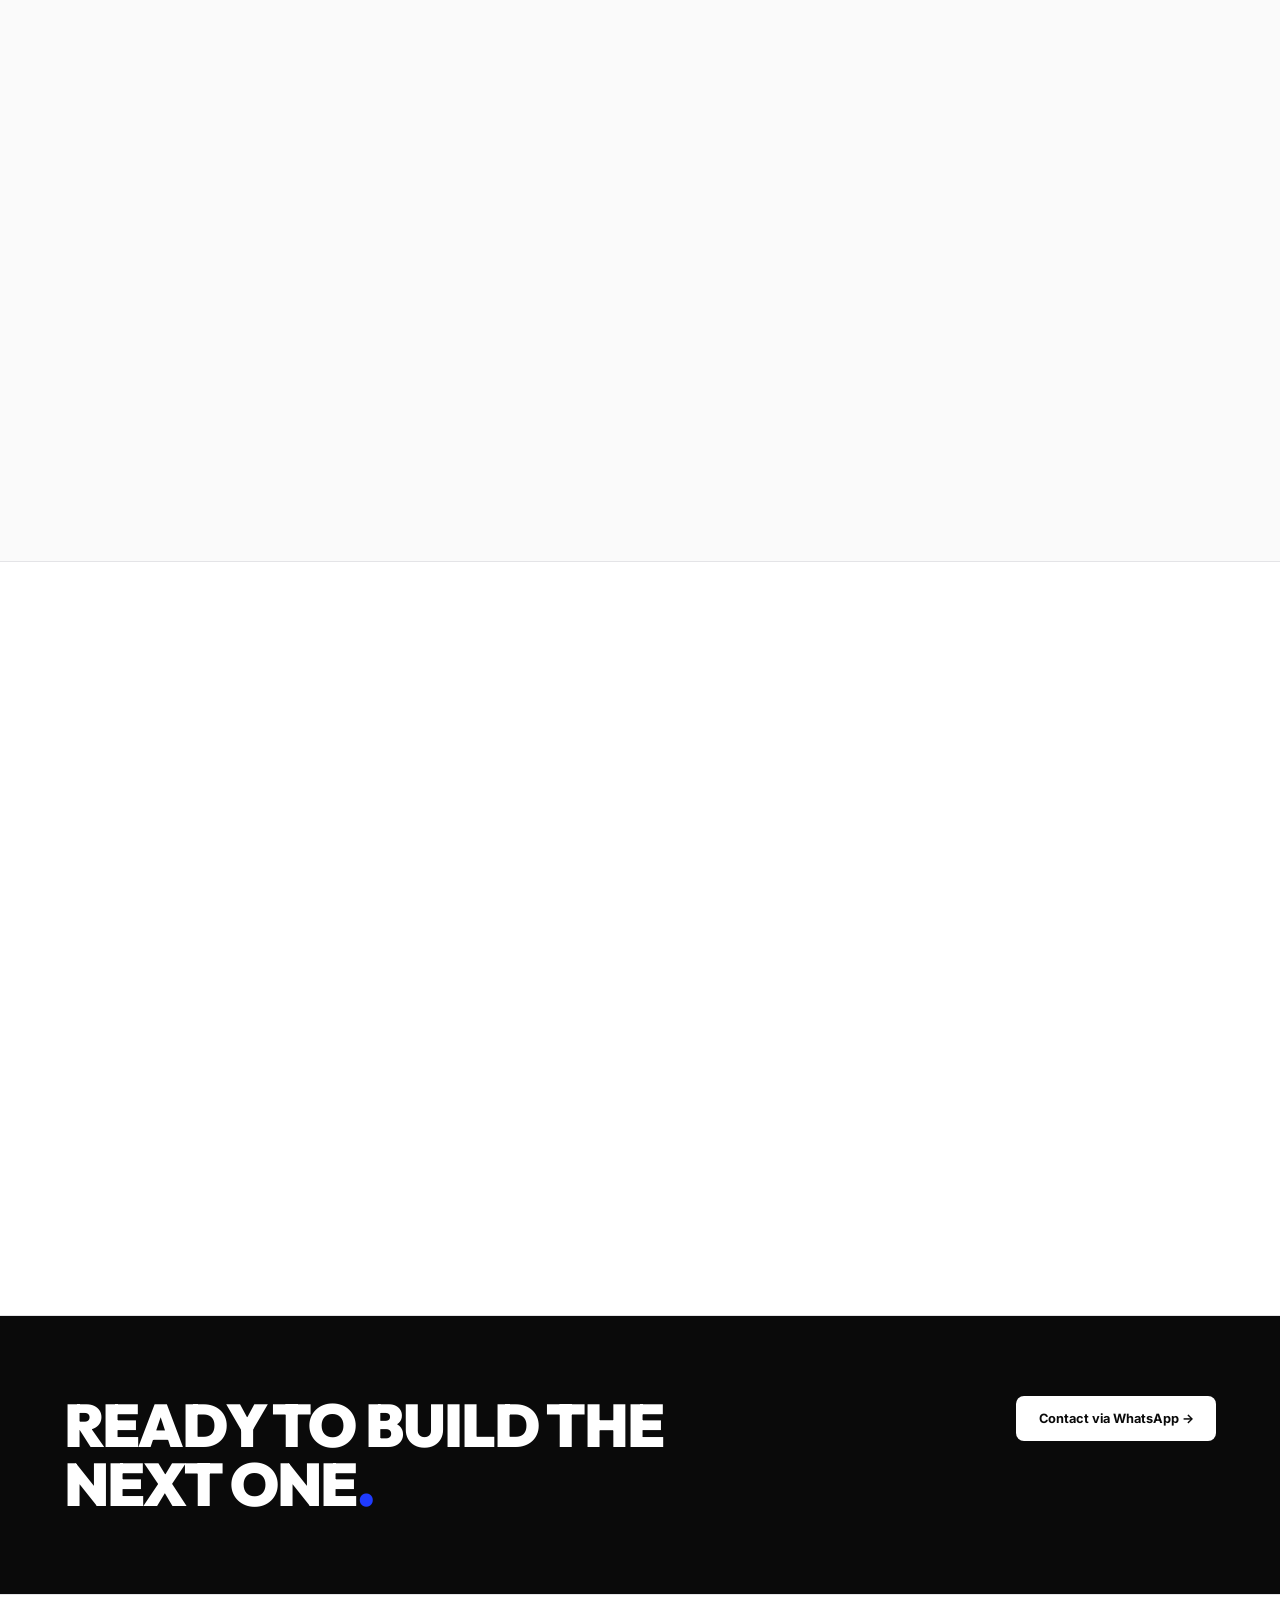
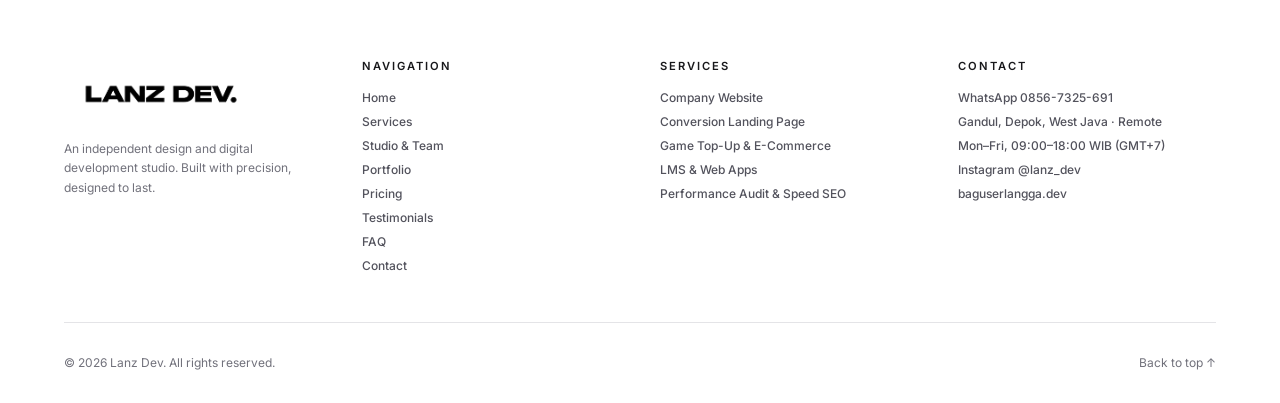
==== commit 3b426437: "Update index.html" ====
--- a/index.html
+++ b/index.html
@@ -28,8 +28,8 @@
 <link rel="preconnect" href="https://fonts.googleapis.com" />
 <link rel="preconnect" href="https://fonts.gstatic.com" crossorigin />
 <link rel="preconnect" href="https://images.unsplash.com" crossorigin />
-<link rel="preload" as="style" href="style.css?v=10" />
-<link rel="stylesheet" href="style.css?v=10" />
+<link rel="preload" as="style" href="style.css?v=9" />
+<link rel="stylesheet" href="style.css?v=9" />
 <link rel="preload" as="style" href="https://fonts.googleapis.com/css2?family=Inter:wght@400;500;600;700;800&family=Outfit:wght@700;800;900&display=swap" onload="this.rel='stylesheet'" />
 <noscript><link rel="stylesheet" href="https://fonts.googleapis.com/css2?family=Inter:wght@400;500;600;700;800&family=Outfit:wght@700;800;900&display=swap" /></noscript>
 <script type="application/ld+json">
@@ -51,20 +51,20 @@
 <header id="hd" class="fixed top-0 left-0 right-0 z-50 w-full glass-header">
   <div class="max-w-6xl mx-auto px-6 h-20 flex items-center justify-between">
     <a href="#top" class="inline-flex items-center gap-2 group py-1" aria-label="Lanz Dev">
-      <img src="logo.png" alt="Lanz Dev Logo" width="190" height="64" class="h-14 md:h-16 w-auto max-h-16 object-contain" />
+      <img src="logo.png" alt="Lanz Dev Logo" width="190" height="64" class="h-14 md:h-16 w-auto max-h-16 object-contain group-hover:scale-105 transition-transform" />
     </a>
-    <nav id="nav" class="hidden md:flex items-center gap-7 text-xs font-semibold text-zinc-600"></nav>
+    <nav id="nav" class="hidden md:flex items-center gap-7 text-[11px] font-semibold uppercase tracking-wider text-zinc-600"></nav>
     <div class="flex items-center gap-3">
-      <button id="lang" type="button" class="px-3 py-2 rounded-lg border border-zinc-300 bg-white text-[11px] font-bold tracking-wider hover:bg-zinc-100 transition-colors" aria-label="Change language"></button>
+      <button id="lang" type="button" class="px-3 py-2 rounded-lg border border-zinc-300 bg-white/80 text-[11px] font-bold tracking-wider hover:bg-zinc-100 transition-colors" aria-label="Change language"></button>
       <a href="/contact" class="btn btn-dark hd-consult !py-2.5" data-i="consult"></a>
       <button id="burger" class="md:hidden p-2" aria-label="Menu" aria-expanded="false"><svg class="w-6 h-6" fill="none" stroke="currentColor" stroke-width="2" viewBox="0 0 24 24"><path d="M4 7h16M4 12h16M4 17h16" /></svg></button>
     </div>
   </div>
-  <nav id="mnav" class="hidden md:hidden border-t border-zinc-200 px-6 py-4 flex-col gap-3 text-sm font-semibold bg-white"></nav>
+  <nav id="mnav" class="hidden md:hidden border-t border-zinc-200/80 px-6 py-4 flex-col gap-3 text-sm font-semibold bg-white/95 backdrop-blur-xl"></nav>
 </header>
 
 <main id="top" class="pt-20 sm:pt-24">
-  <!-- HERO: teks + angka yang bisa diverifikasi. Mockup palsu, jendela terminal, dan badge "Core Web Vitals 100" dihapus. -->
+  <!-- HERO -->
   <section class="px-6 pt-10 pb-16 md:pt-14 border-b border-zinc-200">
     <div class="max-w-6xl mx-auto">
       <p class="eyebrow mb-4 md:mb-5 hi" data-i="eyebrow"></p>
@@ -73,18 +73,61 @@
         <p class="md:col-span-6 text-base text-zinc-600 leading-relaxed hi" style="--d:.2s" data-i="heroP"></p>
         <div class="md:col-span-6 flex flex-wrap gap-3 md:justify-end hi" style="--d:.3s">
           <a href="#kontak" class="btn btn-dark" data-i="cta1"></a>
-          <a href="#karya" class="btn btn-line" data-i="cta2"></a>
-        </div>
-      </div>
-      <dl id="stats" class="mt-16 md:mt-24 grid grid-cols-2 md:grid-cols-4 border-t border-zinc-900"></dl>
-    </div>
-  </section>
-
-  <!-- PROYEK LIVE (sebelumnya "Trusted by" dengan logo yang tidak terverifikasi) -->
-  <section class="px-6 py-7 sm:py-8 border-b border-zinc-200 bg-zinc-50 rv">
-    <div class="max-w-6xl mx-auto flex flex-col lg:flex-row lg:items-center justify-between gap-4">
+          <a href="#layanan" class="btn btn-line" data-i="cta2"></a>
+        </div>
+      </div>
+
+      <div class="mt-12 sm:mt-14 relative group hi" style="--d:.4s">
+        <div class="absolute -inset-1 bg-gradient-to-r from-zinc-200 via-zinc-100 to-zinc-200 rounded-2xl blur-lg opacity-40 group-hover:opacity-70 transition duration-700"></div>
+        <div class="relative rounded-2xl border border-zinc-200 bg-white shadow-[0_20px_50px_rgba(0,0,0,0.06)] overflow-hidden">
+          <div class="bg-zinc-100/90 border-b border-zinc-200 px-4 py-3 flex items-center justify-between">
+            <div class="flex items-center gap-2"><span class="w-3 h-3 rounded-full bg-red-400/90"></span><span class="w-3 h-3 rounded-full bg-amber-400/90"></span><span class="w-3 h-3 rounded-full bg-emerald-400/90"></span></div>
+            <div class="bg-white border border-zinc-200/90 rounded-md px-4 py-1 text-xs font-mono text-zinc-500 flex items-center gap-2 shadow-2xs">
+              <svg class="w-3.5 h-3.5 text-zinc-400" viewBox="0 0 24 24" fill="none" stroke="currentColor" stroke-width="2"><rect x="3" y="11" width="18" height="11" rx="2" ry="2"></rect><path d="M7 11V7a5 5 0 0 1 10 0v4"></path></svg><span>lanzdev.my.id/showcase</span>
+            </div>
+            <div class="w-12"></div>
+          </div>
+          <div class="relative bg-zinc-950 overflow-hidden w-full h-[340px] sm:h-[400px] md:h-[460px]">
+            <img src="https://images.unsplash.com/photo-1497366216548-37526070297c?auto=format&fit=crop&w=1600&q=80" alt="Lanz Dev Design Showcase" width="1600" height="686" fetchpriority="high" decoding="async" class="w-full h-full object-cover opacity-85 group-hover:scale-105 transition-transform duration-700" />
+            <div class="absolute inset-0 bg-gradient-to-t from-black/85 via-black/35 to-black/45 flex flex-col justify-between p-5 pb-16 sm:p-10 sm:pb-16">
+              <div class="flex items-center justify-between text-white/90 border-b border-white/10 pb-4">
+                <div class="font-bold text-sm sm:text-base tracking-wider uppercase font-mono">ARCH & STUDIO.</div>
+                <div class="hidden sm:flex items-center gap-6 text-xs text-white/70 font-mono"><span>01 WORKS</span><span>02 STUDIO</span><span>03 INSIGHTS</span></div>
+                <a href="#karya" class="text-xs px-3 py-1 rounded bg-white text-black font-bold hover:bg-zinc-200 transition-colors" data-i="mkLink"></a>
+              </div>
+              <div class="max-w-xl space-y-3">
+                <span class="inline-block px-2.5 py-1 rounded bg-white/15 backdrop-blur-md text-[10px] sm:text-xs font-mono uppercase tracking-widest text-white border border-white/20" data-i="mkTag"></span>
+                <h2 class="text-2xl sm:text-4xl md:text-5xl font-black text-white tracking-tight leading-none uppercase font-display">Crafting Digital Eminence.</h2>
+                <p class="text-xs sm:text-sm text-zinc-300 max-w-md line-clamp-2" data-i="mkP"></p>
+              </div>
+            </div>
+          </div>
+        </div>
+        <div class="absolute -bottom-6 left-4 sm:left-10 z-20 fl">
+          <div class="bg-white/95 backdrop-blur-md border border-zinc-200 rounded-xl p-3.5 sm:p-4 shadow-xl flex items-center gap-3.5 hover:-translate-y-1 transition-transform">
+            <div class="w-10 h-10 rounded-lg bg-emerald-50 border border-emerald-200 flex items-center justify-center text-emerald-600 shrink-0 font-mono font-bold text-sm">100</div>
+            <div class="space-y-0.5"><div class="text-xs font-bold text-zinc-900 flex items-center gap-1.5"><span>Google Core Web Vitals</span><span class="w-1.5 h-1.5 rounded-full bg-emerald-500 pulse-dot"></span></div><div class="text-[11px] text-zinc-500 font-mono">Performance · SEO · Best Practices</div></div>
+          </div>
+        </div>
+        <div class="hidden sm:block absolute -bottom-8 right-8 lg:right-12 w-48 sm:w-56 z-20 fl fl2">
+          <div class="bg-zinc-900 text-white rounded-2xl p-2.5 shadow-2xl border-2 border-zinc-800 hover:-translate-y-1 transition-transform">
+            <div class="flex items-center justify-between px-2 py-1 text-[9px] font-mono text-zinc-400 border-b border-zinc-800 mb-2"><span>●●● Mobile View</span><span class="text-emerald-400 font-bold">100% Fluid</span></div>
+            <div class="rounded-xl overflow-hidden aspect-9/12 bg-zinc-950 relative">
+              <img src="https://images.unsplash.com/photo-1507238691740-187a5b1d37b8?auto=format&fit=crop&w=400&q=70" alt="Mobile Viewport" width="400" height="533" loading="lazy" decoding="async" class="w-full h-full object-cover opacity-80" />
+              <div class="absolute inset-0 bg-gradient-to-t from-black/90 via-black/40 to-transparent p-3 flex flex-col justify-end text-white"><span class="text-[8px] font-mono text-zinc-400 uppercase">Ultra-Responsive</span><h4 class="text-xs font-bold text-white" data-i="mkMob"></h4></div>
+            </div>
+          </div>
+        </div>
+      </div>
+      <dl id="stats" class="mt-20 md:mt-24 grid grid-cols-2 md:grid-cols-4 border-t border-zinc-900"></dl>
+    </div>
+  </section>
+
+  <!-- TRUST -->
+  <section class="px-6 py-7 sm:py-8 border-b border-zinc-200 bg-zinc-50/70 rv">
+    <div class="max-w-6xl mx-auto flex flex-col lg:flex-row lg:items-center justify-between gap-6">
       <p class="text-xs sm:text-[13px] font-semibold text-zinc-800 tracking-tight shrink-0" data-i="trust"></p>
-      <div id="brands" class="flex flex-wrap items-center gap-x-8 gap-y-3 text-sm text-zinc-600"></div>
+      <div id="brands" class="flex flex-wrap items-center gap-x-6 sm:gap-x-8 gap-y-3.5 text-xs text-zinc-400 select-none"></div>
     </div>
   </section>
 
@@ -115,13 +158,13 @@
         <div class="md:col-span-6"><p class="eyebrow mb-3" data-i="s3e"></p><h2 class="display text-4xl md:text-5xl" data-i="s3h"></h2></div>
         <p class="md:col-span-5 md:col-start-8 text-sm text-zinc-600 leading-relaxed self-end" data-i="s3p"></p>
       </div>
-      <div id="projects" class="border-t border-zinc-900"></div>
+      <div id="projects" class="grid md:grid-cols-2 gap-8 lg:gap-10"></div>
       <div class="mt-16 pt-12 border-t border-zinc-200">
-        <div class="flex flex-col sm:flex-row sm:items-center justify-between gap-4 mb-6 rv">
+        <div class="flex flex-col sm:flex-row sm:items-center justify-between gap-4 mb-8 rv">
           <div><h3 class="font-bold text-lg" data-i="oH"></h3><p class="text-xs text-zinc-500 mt-1" data-i="oP"></p></div>
           <a href="#kontak" class="text-xs font-bold hover:underline" data-i="oA"></a>
         </div>
-        <div id="cases" class="border-t border-zinc-200"></div>
+        <div id="cases" class="grid sm:grid-cols-2 lg:grid-cols-3 gap-4"></div>
       </div>
     </div>
   </section>
@@ -144,35 +187,34 @@
         <p class="eyebrow mb-3" data-i="s5e"></p>
         <h2 class="display text-4xl md:text-5xl mb-4" data-i="s5h"></h2>
         <p class="text-sm text-zinc-600 mb-6" data-i="s5p"></p>
-        <div class="inline-flex p-1 rounded-lg border border-zinc-300 bg-white text-xs font-bold">
+        <div class="inline-flex p-1 rounded-lg border border-zinc-300 bg-white text-xs font-bold shadow-2xs">
           <button id="bm" class="px-4 py-2 rounded-md bg-ink text-white transition-colors" data-i="bm"></button>
           <button id="by" class="px-4 py-2 rounded-md text-zinc-600 hover:text-ink transition-colors" data-i="by"></button>
         </div>
       </div>
       <div id="plans" class="grid md:grid-cols-3 gap-6 items-stretch"></div>
 
-      <!-- Garansi: daftar baris, bukan 3 kartu identik berikon -->
       <div class="mt-16 pt-12 border-t border-zinc-200">
-        <div class="max-w-xl mb-8 rv"><h3 class="display text-2xl sm:text-3xl" data-i="gH"></h3><p class="text-xs sm:text-sm text-zinc-600 mt-2" data-i="gP"></p></div>
-        <ol class="border-t border-zinc-900">
-          <li class="grid md:grid-cols-12 gap-3 md:gap-8 py-6 border-b border-zinc-200 rv">
-            <h4 class="md:col-span-4 font-bold text-base text-zinc-900" data-i="g1t"></h4>
-            <p class="md:col-span-6 text-sm text-zinc-600 leading-relaxed" data-i="g1d"></p>
-            <p class="md:col-span-2 text-xs font-mono font-semibold text-zinc-700 md:text-right" data-i="g1b"></p>
-          </li>
-          <li class="grid md:grid-cols-12 gap-3 md:gap-8 py-6 border-b border-zinc-200 rv" style="--d:.08s">
-            <h4 class="md:col-span-4 font-bold text-base text-zinc-900" data-i="g2t"></h4>
-            <p class="md:col-span-6 text-sm text-zinc-600 leading-relaxed" data-i="g2d"></p>
-            <p class="md:col-span-2 text-xs font-mono font-semibold text-zinc-700 md:text-right" data-i="g2b"></p>
-          </li>
-          <li class="grid md:grid-cols-12 gap-3 md:gap-8 py-6 border-b border-zinc-200 rv" style="--d:.16s">
-            <h4 class="md:col-span-4 font-bold text-base text-zinc-900" data-i="g3t"></h4>
-            <p class="md:col-span-6 text-sm text-zinc-600 leading-relaxed" data-i="g3d"></p>
-            <p class="md:col-span-2 text-xs font-mono font-semibold text-zinc-700 md:text-right" data-i="g3b"></p>
-          </li>
-        </ol>
-        <div class="mt-6 flex flex-col sm:flex-row items-start sm:items-center justify-between gap-3 text-xs rv">
-          <span class="text-zinc-600" data-i="gS"></span>
+        <div class="text-center max-w-xl mx-auto mb-10 rv"><h3 class="display text-2xl sm:text-3xl" data-i="gH"></h3><p class="text-xs sm:text-sm text-zinc-600 mt-2" data-i="gP"></p></div>
+        <div class="grid md:grid-cols-3 gap-6">
+          <div class="p-6 rounded-xl border border-zinc-200 bg-zinc-50/70 space-y-4 hover:border-zinc-900 transition-colors group rv">
+            <div class="w-12 h-12 rounded-lg bg-white border border-zinc-200 flex items-center justify-center shadow-2xs group-hover:scale-105 transition-transform"><svg class="w-6 h-6 text-zinc-800" viewBox="0 0 24 24" fill="none" stroke="currentColor" stroke-width="2" stroke-linecap="round" stroke-linejoin="round"><path d="M12 22s8-4 8-10V5l-8-3-8 3v7c0 6 8 10 8 10z" /><path d="m9 12 2 2 4-4" /></svg></div>
+            <div class="space-y-1.5"><h4 class="font-bold text-base text-zinc-900" data-i="g1t"></h4><p class="text-xs text-zinc-600 leading-relaxed" data-i="g1d"></p></div>
+            <div class="pt-2 text-[11px] font-mono font-semibold text-emerald-700 flex items-center gap-1.5"><svg class="w-3.5 h-3.5 text-emerald-600 shrink-0" fill="none" stroke="currentColor" viewBox="0 0 24 24"><path stroke-linecap="round" stroke-linejoin="round" stroke-width="2.5" d="M5 13l4 4L19 7" /></svg><span data-i="g1b"></span></div>
+          </div>
+          <div class="p-6 rounded-xl border border-zinc-200 bg-zinc-50/70 space-y-4 hover:border-zinc-900 transition-colors group rv" style="--d:.1s">
+            <div class="w-12 h-12 rounded-lg bg-white border border-zinc-200 flex items-center justify-center shadow-2xs group-hover:scale-105 transition-transform"><svg class="w-6 h-6 text-zinc-800" viewBox="0 0 24 24" fill="none" stroke="currentColor" stroke-width="2" stroke-linecap="round" stroke-linejoin="round"><polygon points="13 2 3 14 12 14 11 22 21 10 12 10 13 2" /></svg></div>
+            <div class="space-y-1.5"><h4 class="font-bold text-base text-zinc-900" data-i="g2t"></h4><p class="text-xs text-zinc-600 leading-relaxed" data-i="g2d"></p></div>
+            <div class="pt-2 text-[11px] font-mono font-semibold text-emerald-700 flex items-center gap-1.5"><svg class="w-3.5 h-3.5 text-emerald-600 shrink-0" fill="none" stroke="currentColor" viewBox="0 0 24 24"><path stroke-linecap="round" stroke-linejoin="round" stroke-width="2.5" d="M5 13l4 4L19 7" /></svg><span data-i="g2b"></span></div>
+          </div>
+          <div class="p-6 rounded-xl border border-zinc-200 bg-zinc-50/70 space-y-4 hover:border-zinc-900 transition-colors group rv" style="--d:.2s">
+            <div class="w-12 h-12 rounded-lg bg-white border border-zinc-200 flex items-center justify-center shadow-2xs group-hover:scale-105 transition-transform"><svg class="w-6 h-6 text-zinc-800" viewBox="0 0 24 24" fill="none" stroke="currentColor" stroke-width="2" stroke-linecap="round" stroke-linejoin="round"><path d="M14 9V5a3 3 0 0 0-3-3l-4 9v11h11.28a2 2 0 0 0 2-1.7l1.38-9a2 2 0 0 0-2-2.3zM7 22H4a2 2 0 0 1-2-2v-7a2 2 0 0 1 2-2h3" /></svg></div>
+            <div class="space-y-1.5"><h4 class="font-bold text-base text-zinc-900" data-i="g3t"></h4><p class="text-xs text-zinc-600 leading-relaxed" data-i="g3d"></p></div>
+            <div class="pt-2 text-[11px] font-mono font-semibold text-emerald-700 flex items-center gap-1.5"><svg class="w-3.5 h-3.5 text-emerald-600 shrink-0" fill="none" stroke="currentColor" viewBox="0 0 24 24"><path stroke-linecap="round" stroke-linejoin="round" stroke-width="2.5" d="M5 13l4 4L19 7" /></svg><span data-i="g3b"></span></div>
+          </div>
+        </div>
+        <div class="mt-8 p-4 rounded-lg border border-zinc-200 bg-white flex flex-col sm:flex-row items-center justify-between gap-3 text-xs rv">
+          <span class="text-zinc-600 inline-flex items-center gap-1.5"><svg class="w-4 h-4 text-emerald-600 shrink-0" fill="none" stroke="currentColor" viewBox="0 0 24 24"><path stroke-linecap="round" stroke-linejoin="round" stroke-width="2.5" d="M5 13l4 4L19 7" /></svg><span data-i="gS"></span></span>
           <a href="#kontak" class="font-bold text-zinc-900 hover:underline shrink-0" data-i="gA"></a>
         </div>
       </div>
@@ -203,10 +245,10 @@
       <form id="wa-form" class="md:col-span-7 p-8 rounded-xl border border-zinc-200 bg-white space-y-5 rv" style="--d:.1s">
         <div class="grid sm:grid-cols-2 gap-5">
           <label class="space-y-2 block"><span class="eyebrow !text-zinc-900" data-i="fN"></span><input class="fld" name="name" required autocomplete="name" data-p="phN" /></label>
-          <label class="space-y-2 block"><span class="eyebrow !text-zinc-900">Email</span><input class="fld" type="email" name="email" autocomplete="email" placeholder="email@example.com" /></label>
+          <label class="space-y-2 block"><span class="eyebrow !text-zinc-900">Email</span><input class="fld" type="email" name="email" autocomplete="email" placeholder="rian@perusahaan.co.id" /></label>
         </div>
         <div class="grid sm:grid-cols-2 gap-5">
-          <label class="space-y-2 block"><span class="eyebrow !text-zinc-900" data-i="fP"></span><input class="fld" type="tel" name="phone" autocomplete="tel" placeholder="08xx-xxxx-xxxx" /></label>
+          <label class="space-y-2 block"><span class="eyebrow !text-zinc-900" data-i="fP"></span><input class="fld" type="tel" name="phone" autocomplete="tel" placeholder="0812-3456-7890" /></label>
           <label class="space-y-2 block"><span class="eyebrow !text-zinc-900" data-i="fS"></span><select class="fld" name="subject" id="subject"></select></label>
         </div>
         <div class="grid sm:grid-cols-2 gap-5">
@@ -234,7 +276,7 @@
 <footer class="px-6 pt-16 pb-8 border-t border-zinc-200">
   <div class="max-w-6xl mx-auto grid md:grid-cols-4 gap-10 pb-12 border-b border-zinc-200 text-xs">
     <div class="space-y-4">
-      <a href="#top" class="inline-flex items-center gap-2" aria-label="Lanz Dev"><img src="logo.png" alt="Lanz Dev Logo" width="190" height="64" loading="lazy" class="h-14 sm:h-16 w-auto max-h-16 object-contain" /></a>
+      <a href="#top" class="inline-flex items-center gap-2 group" aria-label="Lanz Dev"><img src="logo.png" alt="Lanz Dev Logo" width="190" height="64" loading="lazy" class="h-14 sm:h-16 w-auto max-h-16 object-contain group-hover:scale-105 transition-transform" /></a>
       <p class="text-zinc-500 leading-relaxed" data-i="fAbout"></p>
     </div>
     <div><div class="eyebrow !text-zinc-900 mb-4" data-i="fNav"></div><ul id="fnav" class="space-y-2 text-zinc-600 font-medium"></ul></div>
@@ -247,10 +289,10 @@
   </div>
 </footer>
 
-<a href="https://wa.me/628567325691" target="_blank" rel="noopener" aria-label="Chat WhatsApp" class="fixed right-5 bottom-5 z-50 w-12 h-12 rounded-full bg-ink text-white flex items-center justify-center hover:bg-zinc-800 transition-colors">
+<a href="https://wa.me/628567325691" target="_blank" rel="noopener" aria-label="Chat WhatsApp" class="fixed right-5 bottom-5 z-50 w-12 h-12 rounded-full bg-ink text-white flex items-center justify-center shadow-lg hover:bg-zinc-800 hover:scale-110 transition-all">
   <svg class="w-6 h-6" fill="currentColor" viewBox="0 0 24 24"><path d="M12.04 2c-5.46 0-9.91 4.45-9.91 9.91 0 1.75.46 3.45 1.32 4.95L2.05 22l5.25-1.38c1.45.79 3.08 1.21 4.74 1.21 5.46 0 9.91-4.45 9.91-9.91 0-2.65-1.03-5.14-2.9-7.01A9.82 9.82 0 0012.04 2z" /></svg>
 </a>
 
-<script defer src="app.js?v=10"></script>
+<script defer src="app.js?v=9"></script>
 </body>
 </html>
